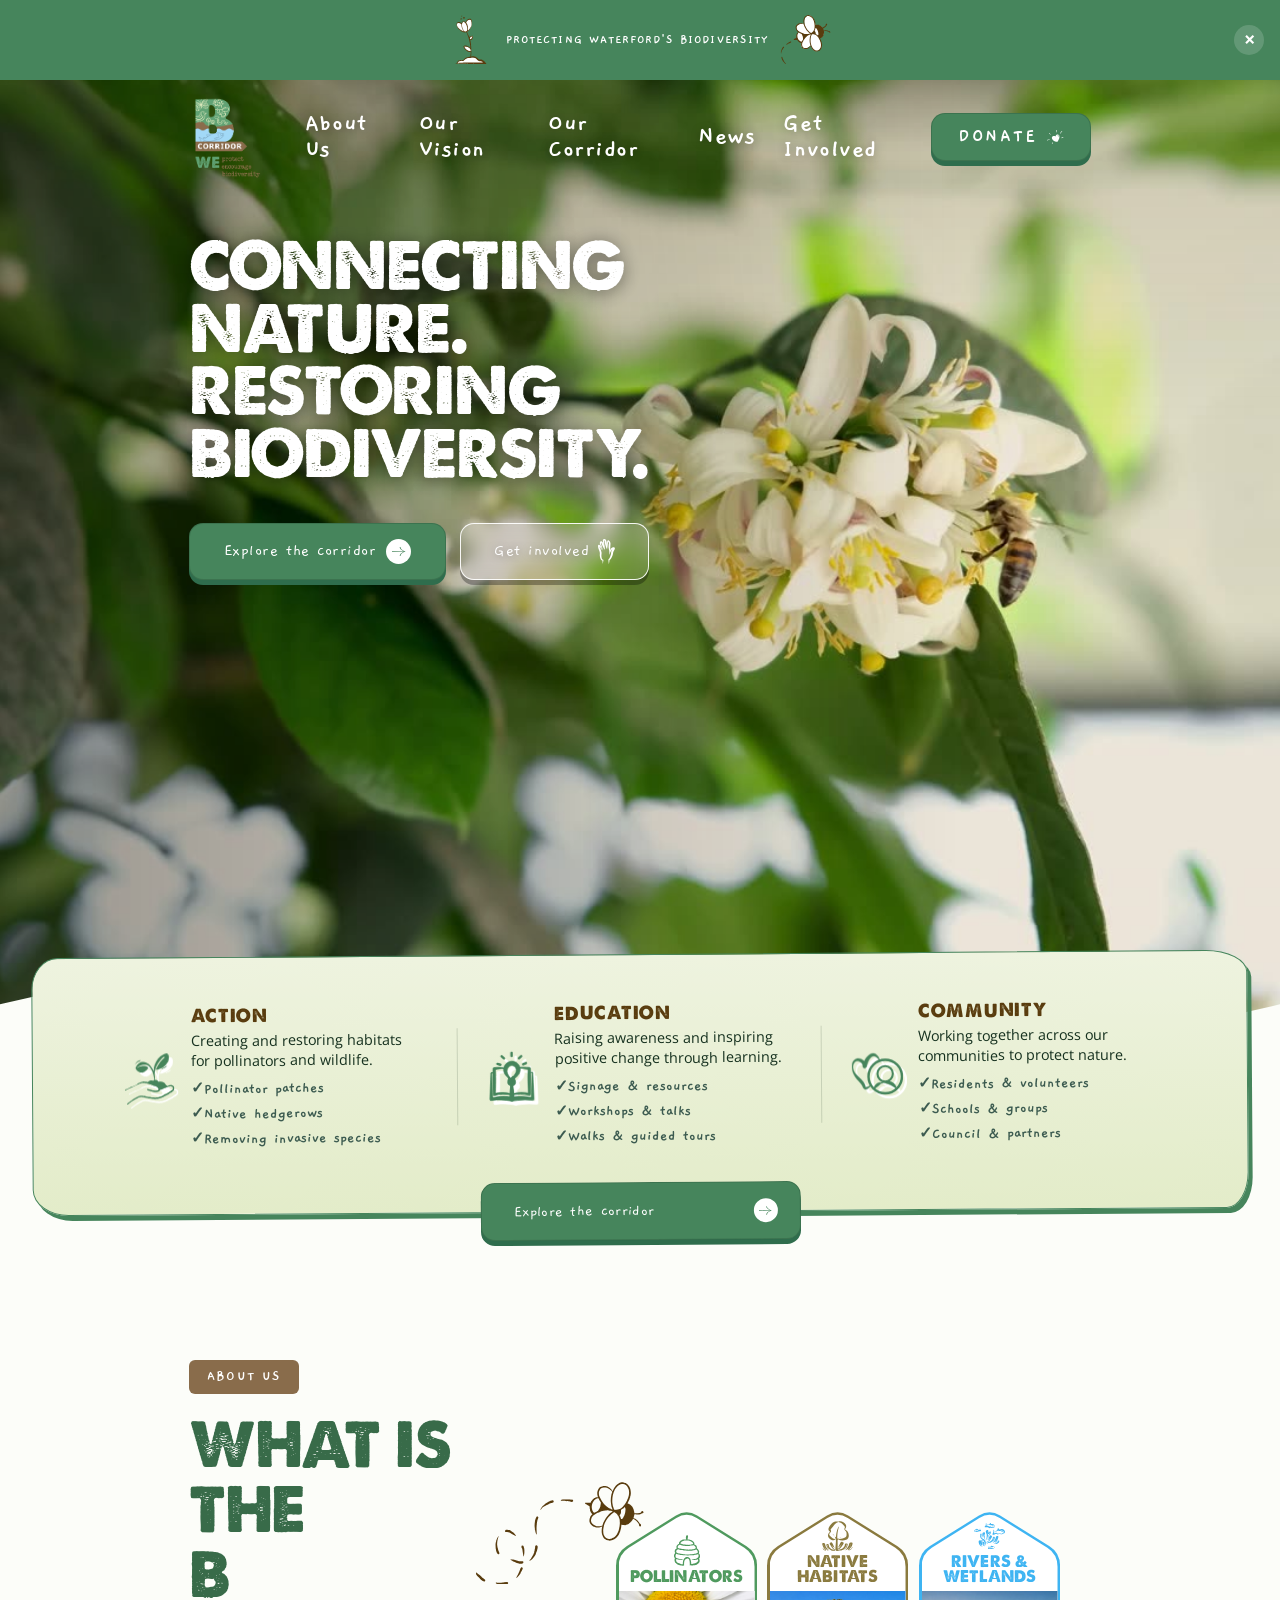
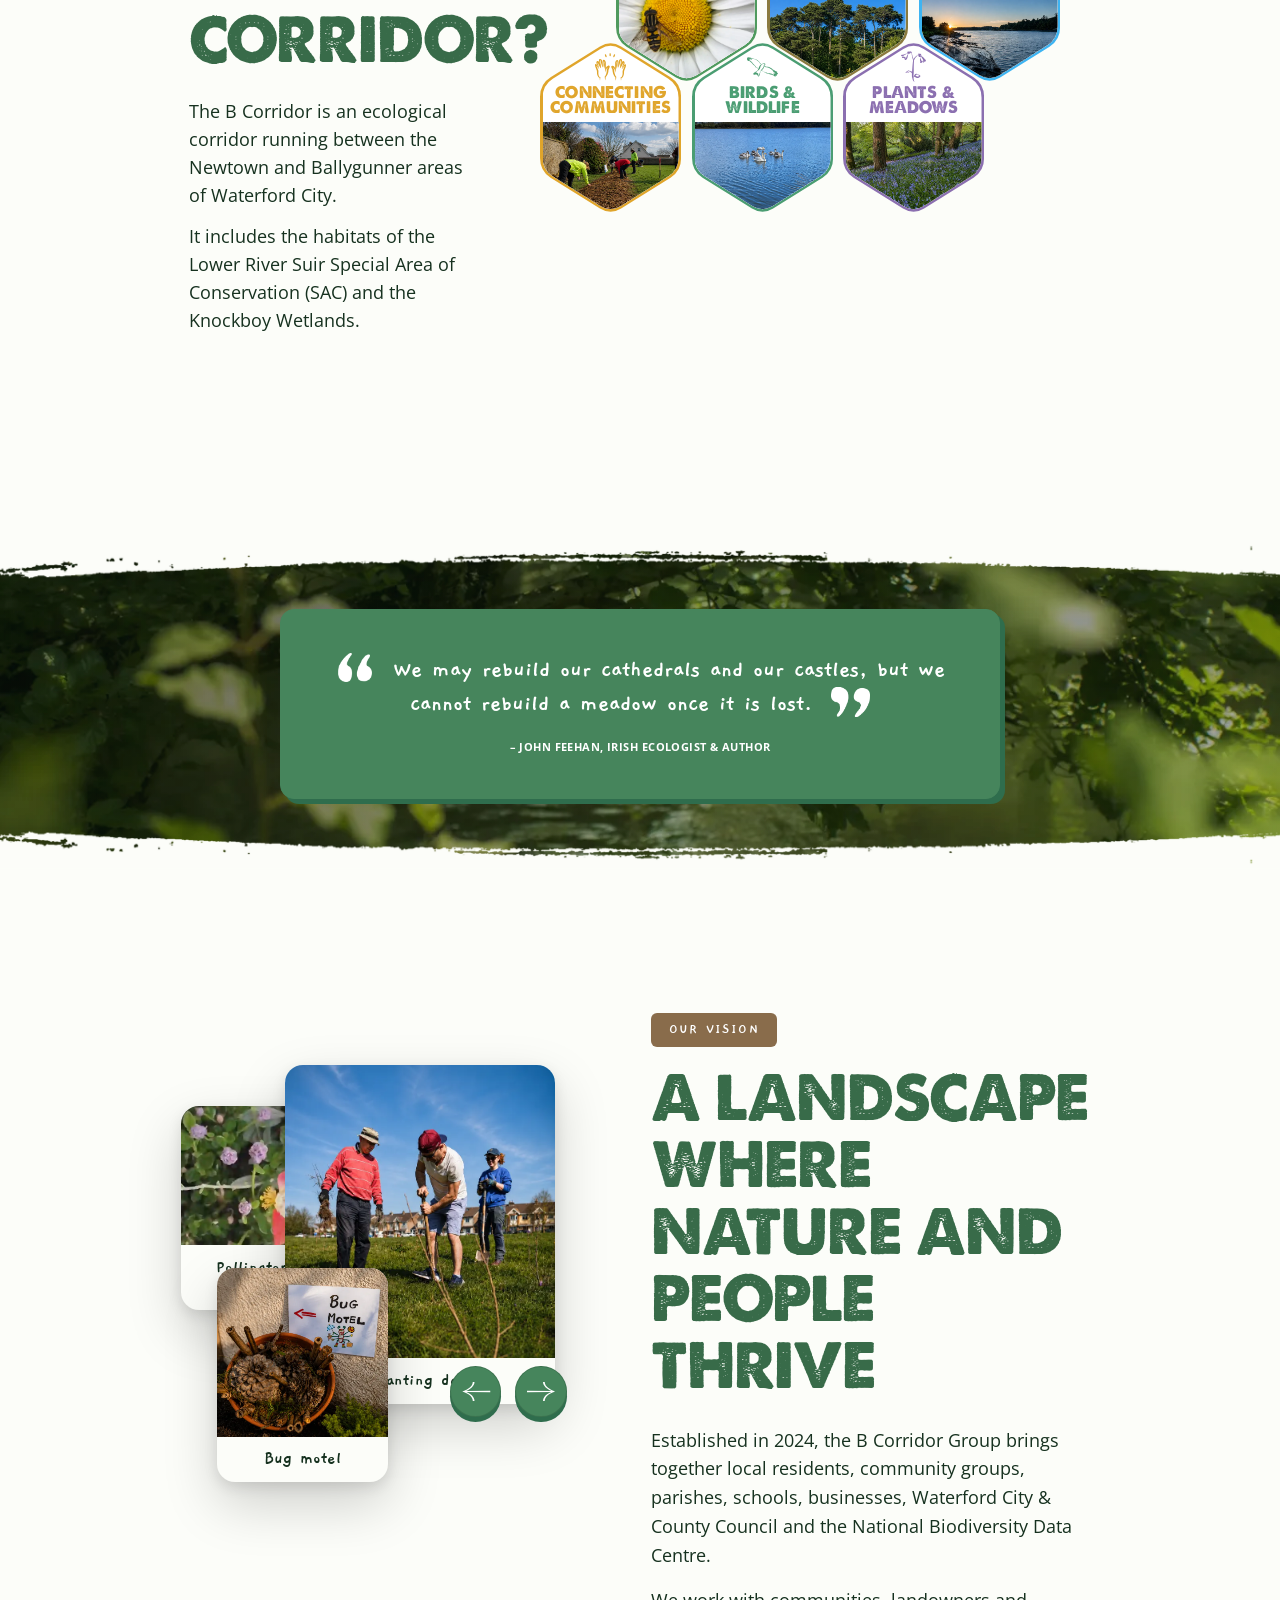
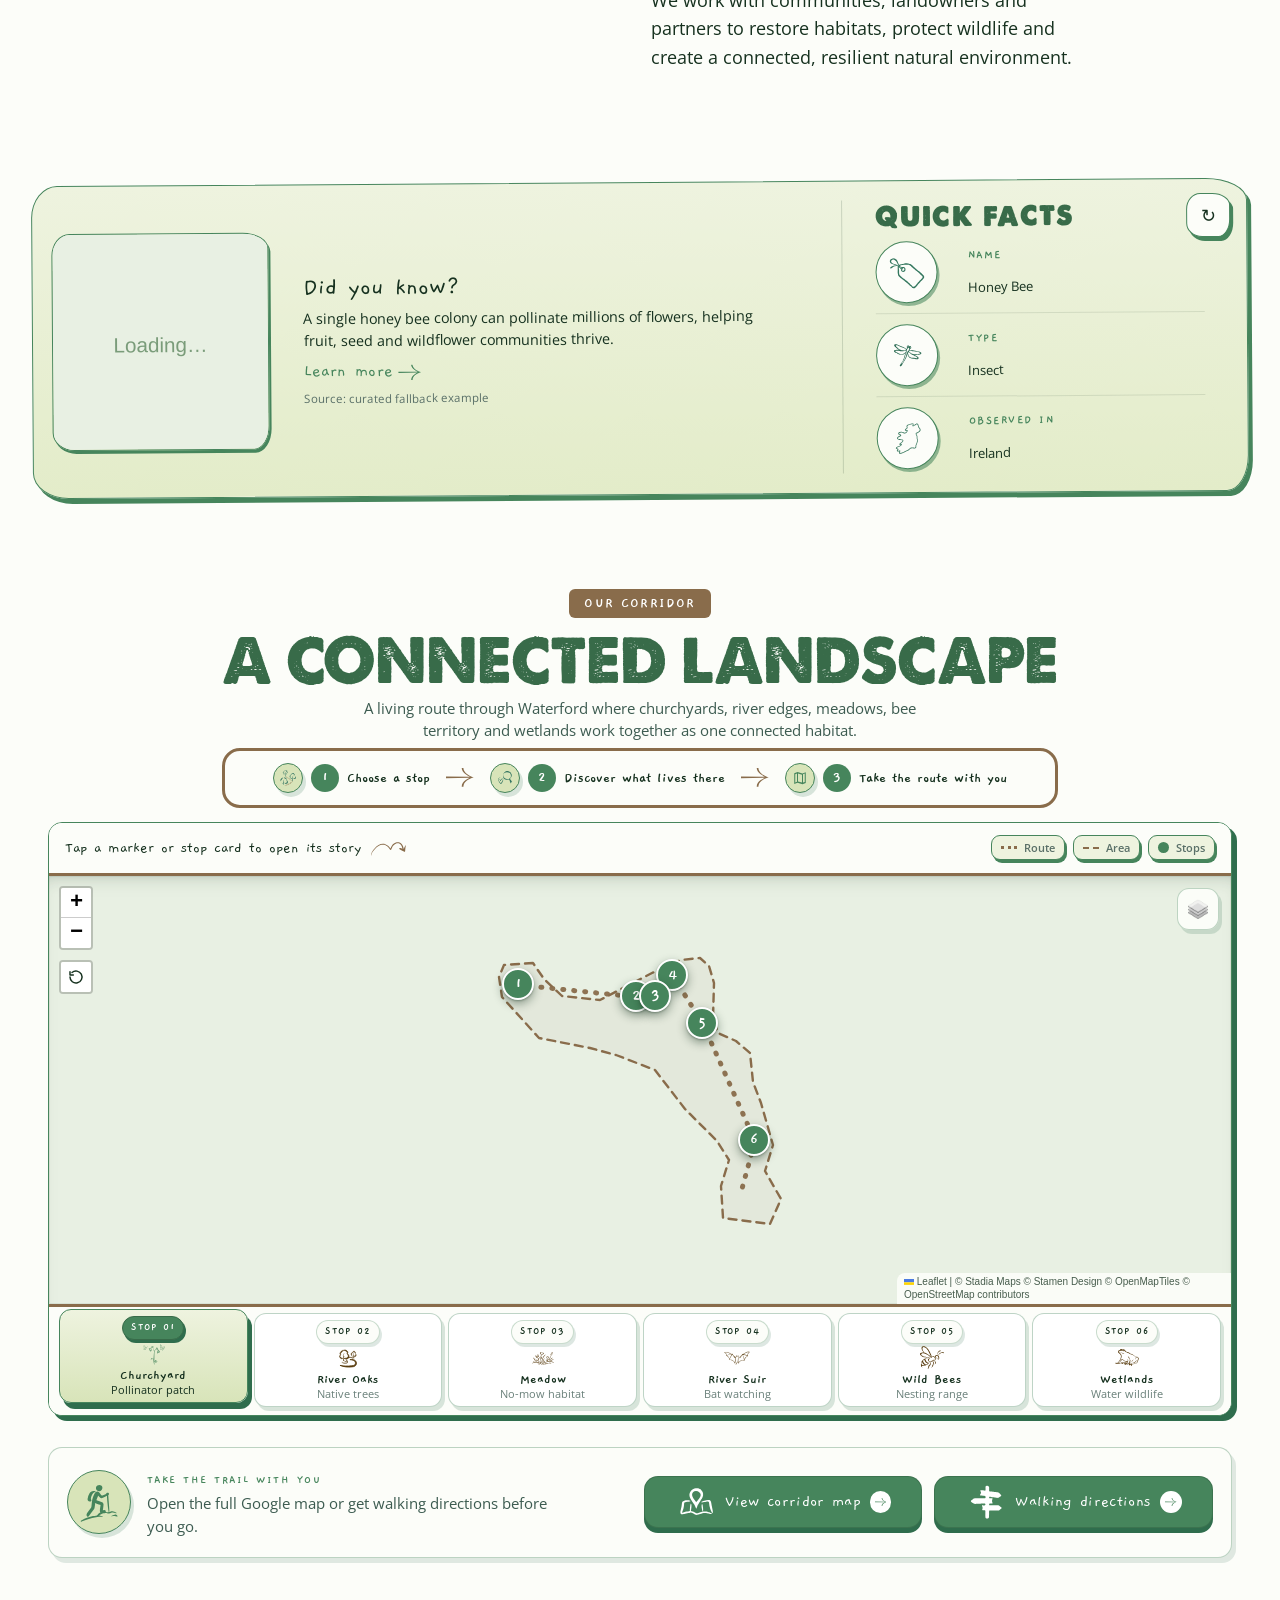
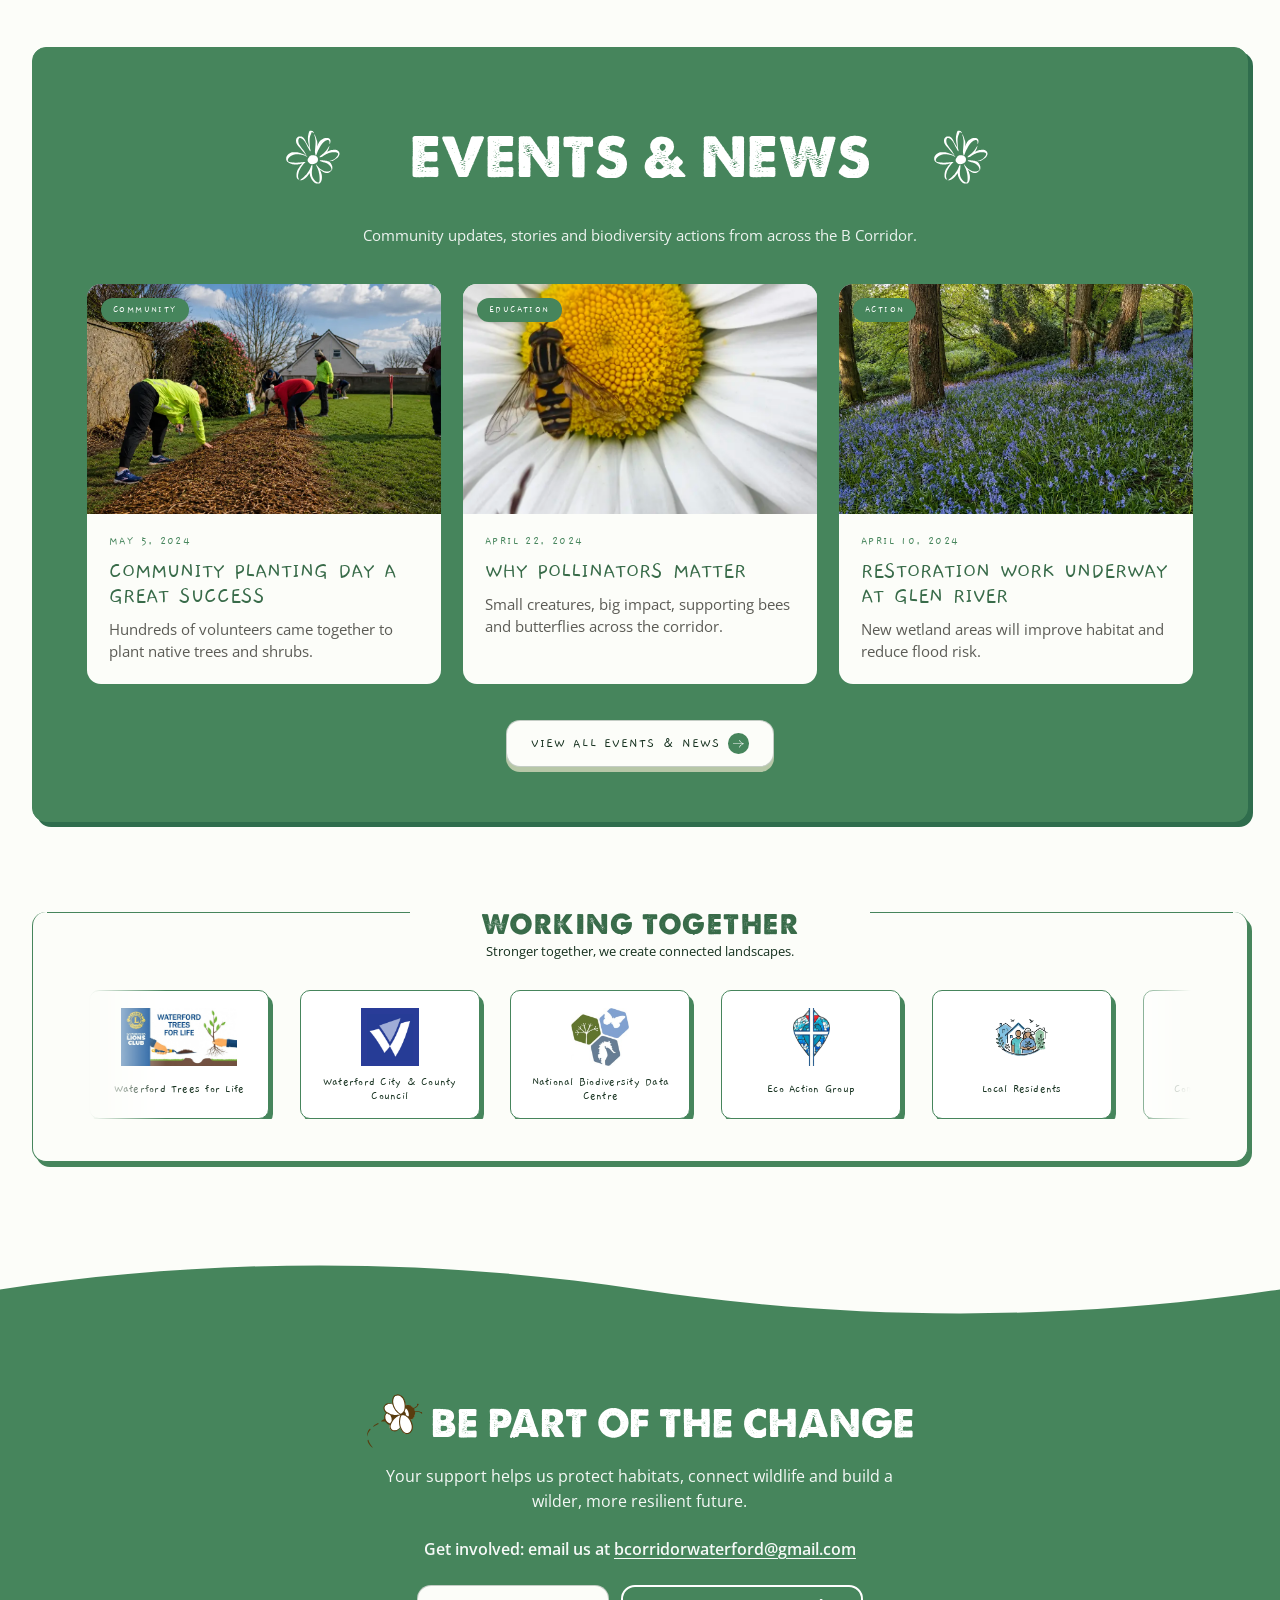
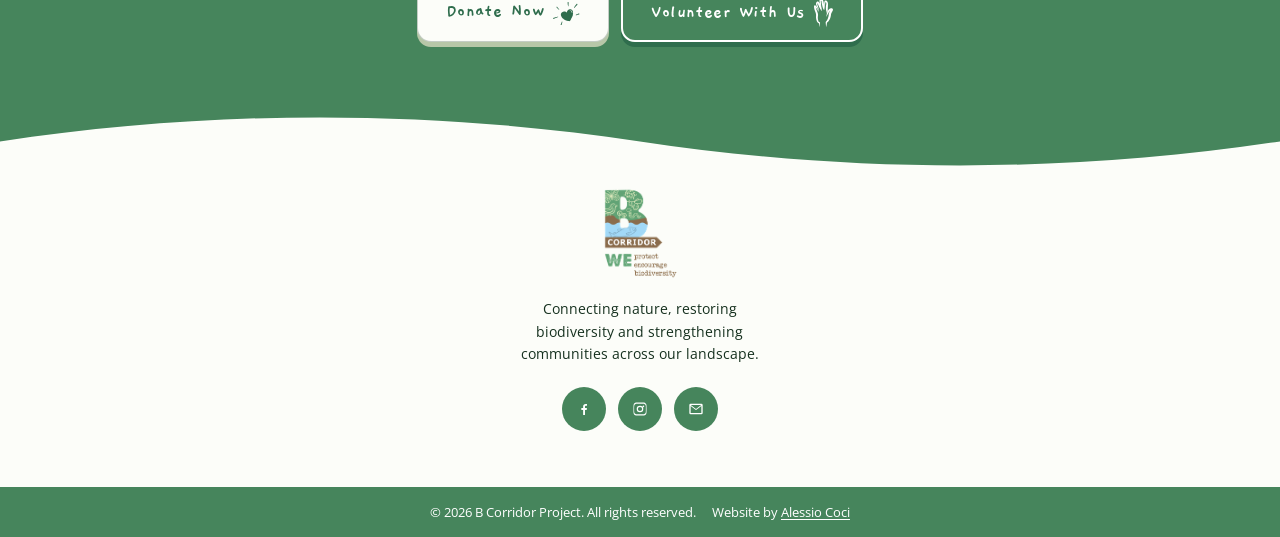
==== index.html @ 6b956fa6 "Rename blog page to /news" ====
<!DOCTYPE html>
<html lang="en" class="no-js">
<head>
  <meta charset="UTF-8" />
  <meta name="viewport" content="width=device-width, initial-scale=1.0" />
  <meta name="description" content="B Corridor is a Waterford biodiversity corridor connecting habitats, wildlife and communities through restoration, citizen action and local partnerships." />
  <meta name="theme-color" content="#46855c" />
  <meta name="color-scheme" content="light" />
  <meta property="og:title" content="B Corridor: Connecting Nature. Restoring Biodiversity." />
  <meta property="og:description" content="Explore the B Corridor, a Waterford landscape project linking habitats, wildlife and communities." />
  <meta property="og:type" content="website" />
  <meta property="og:locale" content="en_IE" />
  <!-- Social previews need ABSOLUTE urls — update the domain below if the site is deployed somewhere other than bcorridor.com -->
  <meta property="og:url" content="https://bcorridorwaterford.com/" />
  <meta property="og:image" content="https://bcorridorwaterford.com/assets/og-image.jpg" />
  <meta property="og:image:width" content="1200" />
  <meta property="og:image:height" content="630" />
  <meta name="twitter:card" content="summary_large_image" />
  <meta name="twitter:image" content="https://bcorridorwaterford.com/assets/og-image.jpg" />
  <link rel="canonical" href="https://bcorridorwaterford.com/" />
  <title>B Corridor</title>

  <link rel="icon" type="image/png" sizes="192x192" href="assets/icon-192.png" />
  <link rel="apple-touch-icon" href="assets/apple-touch-icon.png" />
  <link rel="manifest" href="site.webmanifest" />
  <!-- The hero poster is the largest above-the-fold image; fetch it early -->
  <link rel="preload" as="image" href="assets/hero-poster.jpg" fetchpriority="high" />
  <!-- Self-hosted fonts (see @font-face in styles.css); preload the above-the-fold faces -->
  <link rel="preload" as="font" type="font/woff2" crossorigin href="display-heading/display-heading.woff2" />
  <link rel="preload" as="font" type="font/woff2" crossorigin href="assets/fonts/gaegu-400-latin.woff2" />
  <link rel="preload" as="font" type="font/woff2" crossorigin href="assets/fonts/gaegu-700-latin.woff2" />
  <link rel="preload" as="font" type="font/woff2" crossorigin href="assets/fonts/open-sans-400-latin.woff2" />
  <link rel="stylesheet" href="vendor/leaflet/leaflet.css" />
  <link rel="stylesheet" href="styles.css" />

  <script>document.documentElement.classList.replace("no-js", "js");</script>
</head>

<body>
  <a class="skip-link" href="#main-content">Skip to main content</a>

  <!-- Rounded-corner hexagon used to clip the honeycomb cells -->
  <svg width="0" height="0" style="position:absolute" aria-hidden="true" focusable="false">
    <defs>
      <clipPath id="hex-rounded" clipPathUnits="objectBoundingBox">
        <path d="M0.075,0.2125 L0.425,0.0375 Q0.5,0 0.575,0.0375 L0.925,0.2125 Q1,0.25 1,0.325 L1,0.675 Q1,0.75 0.925,0.7875 L0.575,0.9625 Q0.5,1 0.425,0.9625 L0.075,0.7875 Q0,0.75 0,0.675 L0,0.325 Q0,0.25 0.075,0.2125 Z" />
      </clipPath>
    </defs>
  </svg>

  <!-- ───────────── HEADER (announcement + transparent navbar over hero) ───────────── -->
  <header class="site-header" id="top">
    <div class="announce" role="status" aria-live="polite">
      <span class="announce-content">
        <img class="announce-icon announce-icon--plant" src="assets/announce-plant.svg" alt="" aria-hidden="true" />
        <span>Protecting Waterford's biodiversity</span>
        <img class="announce-icon announce-icon--art" src="assets/bee.svg" alt="" aria-hidden="true" />
      </span>
      <button class="announce-close" type="button" aria-label="Close announcement">&times;</button>
    </div>

    <div class="navbar">
      <a class="brand" href="#home" aria-label="B Corridor home">
        <img class="brand-logo brand-logo--full" src="assets/logo-nav.png" alt="B Corridor" width="185" height="220" />
      </a>

      <nav class="nav-links" id="primary-navigation" aria-label="Primary navigation">
        <a href="#about">About Us</a>
        <a href="#work">Our Vision</a>
        <a href="#wildlife">Our Corridor</a>
        <a href="news.html">News</a>
        <a href="#get-involved">Get Involved</a>
        <a class="nav-donate-link" href="#donate">Donate</a>
      </nav>

      <a class="btn btn--donate" href="#donate">
        <span class="donate-label">Donate</span><span class="donate-heart" aria-hidden="true"><svg viewBox="0 0 340 300" fill="currentColor" xmlns="http://www.w3.org/2000/svg" focusable="false"><path d="M303.246 22.7744C303.337 22.8968 303.596 23.3098 303.672 23.2792C305.328 22.6368 306.408 24.1051 307.791 24.4263C309.676 24.8699 311.393 28.5867 311.074 30.5904C310.648 33.3436 308.855 35.1485 307.031 36.984C305.906 38.1159 304.888 39.3548 303.778 40.502C302.972 41.3432 302.076 42.0927 301.24 42.9187C299.583 44.54 297.896 46.1307 296.3 47.8285C295.007 49.2051 293.867 50.75 292.591 52.1419C291.071 53.7938 289.414 55.3081 287.894 56.96C287.255 57.6483 286.906 58.5813 286.283 59.3002C284.185 61.7169 282.133 64.2101 279.838 66.4126C277.466 68.6917 275.536 71.3378 273.332 73.7545C272.086 75.1158 270.733 76.4771 268.605 76.4771C267.419 76.4771 266.948 75.8959 267.024 74.8711C267.1 73.8463 267.343 72.8368 267.602 71.8426C267.921 70.5883 268.65 69.5023 269.182 68.3399C270.474 65.4949 271.979 62.7264 273.545 60.0191C274.487 58.3978 275.81 57.0059 276.798 55.4151C278.029 53.4114 279.108 51.3006 280.248 49.2357C280.385 48.9757 280.507 48.6851 280.689 48.4862C283.79 45.1977 285.827 41.1138 288.639 37.5958C290.402 35.378 292.408 33.3589 294.339 31.2787C296.147 29.3209 297.972 27.3784 299.872 25.5123C300.86 24.5334 302.045 23.738 303.246 22.7744ZM287.559 49.9546C287.331 49.7558 287.179 49.5263 287.012 49.5263C286.875 49.5263 286.602 49.7864 286.617 49.9087C286.632 50.077 286.86 50.3064 287.027 50.337C287.164 50.3523 287.347 50.1229 287.559 49.9546Z"></path><path d="M67.2182 188.302C66.9294 189.633 66.139 190.137 65.2422 190.535C62.4454 191.789 59.6485 193.074 56.8517 194.328C53.4621 195.843 50.1636 197.709 46.6372 198.764C43.6732 199.651 41.0435 201.15 38.2011 202.175C37.5019 202.42 36.7571 202.833 35.7387 202.588C35.0091 202.42 34.0211 203.445 33.1395 203.903C31.8018 204.592 30.4794 205.326 29.1114 205.922C26.7858 206.932 24.4754 208.033 22.0585 208.737C19.3225 209.532 16.8905 210.909 14.3673 212.117C12.1632 213.172 9.83761 213.616 7.43598 213.693C5.83996 213.754 4.30475 213.968 2.76953 213.004C0.687108 211.719 -0.680907 209.073 0.352704 206.886C1.23431 205.035 2.19192 203.108 4.79115 202.833C6.81277 202.619 8.7888 201.961 10.7496 201.38C11.8592 201.058 12.8624 200.385 13.9721 200.079C17.3161 199.131 20.6601 197.831 24.065 197.51C26.7706 197.25 28.8074 195.46 31.4218 195.261C32.5467 195.17 33.6867 194.925 34.7811 194.619C39.4171 193.349 44.0076 191.973 48.6436 190.749C51.9725 189.862 55.3469 189.128 58.7061 188.378C60.3934 188.011 62.111 187.751 63.8286 187.491C65.0142 187.323 66.1086 187.583 67.2182 188.302Z"></path><path d="M112.258 279.265C112.394 279.632 112.774 280.106 112.668 280.427C112.045 282.446 111.239 284.42 110.677 286.439C110.206 288.121 109.81 289.85 109.689 291.593C109.521 293.796 108.533 295.692 107.697 297.62C107.363 298.384 106.557 298.889 105.493 299.119C104.384 299.348 103.411 299.929 102.134 299.99C99.8238 300.113 98.471 299.027 97.2246 297.39C95.5981 295.295 95.7349 293.016 96.5558 290.706C97.027 289.406 97.6958 288.182 98.2734 286.928C99.3526 284.527 100.447 282.125 101.496 279.709C101.891 278.791 102.21 277.812 102.469 276.833C103.274 273.682 104.87 270.868 105.995 267.839C107.713 263.235 109.613 258.677 111.011 253.981C111.528 252.222 112.47 250.861 113.337 249.408C114.614 247.282 117.091 247.527 118.186 249.821C118.535 250.571 118.687 251.534 118.611 252.36C118.398 254.853 118.079 257.346 117.699 259.824C117.486 261.247 117.061 262.623 116.757 264.031C116.529 265.132 116.392 266.248 116.164 267.334C115.906 268.482 116.134 269.797 114.826 270.608C114.386 270.883 114.051 271.847 114.158 272.397C114.477 274.065 113.762 275.563 113.55 277.139C113.458 277.843 112.774 278.47 112.288 279.25L112.258 279.265Z"></path><path d="M325.638 146.117C326.322 145.964 327.021 145.826 327.705 145.658C330.122 145.046 333.816 146.438 335.062 148.457C336.384 150.583 335.655 154.361 334.028 156.227C332.584 157.879 330.684 158.2 328.875 158.491C326.276 158.904 324.027 160.005 321.716 161.076C320.348 161.703 319.102 162.82 317.415 162.101C317.263 162.04 316.989 162.162 316.791 162.254C314.648 163.248 312.14 163.294 310.164 164.778C309.951 164.946 309.617 164.992 309.328 165.007C307.838 165.114 306.516 165.68 305.178 166.292C301.424 168.02 297.366 168.693 293.353 169.473C292.274 169.687 291.179 169.473 290.328 168.556C288.595 166.674 288.808 164.518 291.149 163.202C292.745 162.315 294.356 161.489 295.678 160.204C295.982 159.914 296.393 159.638 296.803 159.547C298.582 159.134 299.858 157.91 301.302 156.916C302.549 156.059 303.902 155.31 305.3 154.713C308.021 153.535 310.863 152.633 313.523 151.363C316.913 149.757 320.166 147.861 323.525 146.148C324.118 145.842 324.893 145.888 325.577 145.765C325.607 145.872 325.623 145.995 325.653 146.102L325.638 146.117Z"></path><path d="M196.998 52.8143C196.025 53.7167 194.946 53.4108 193.989 52.5696C193.061 51.7589 192.332 50.7953 191.8 49.6022C189.869 45.1971 189.109 40.4861 188.167 35.8515C187.407 32.0888 187.437 28.1884 186.92 24.3645C186.328 20.0053 185.841 15.6767 186.297 11.2716C186.358 10.6444 186.054 9.98673 185.887 9.34431C185.005 6.16284 186.145 3.59318 188.364 1.40592C189.839 -0.0624531 193.183 -0.444842 194.946 0.564665C196.481 1.45181 198.336 5.36747 198.229 7.12646C198.093 9.08429 198.108 11.0727 198.123 13.0305C198.123 14.1165 198.397 15.2178 198.26 16.2885C198.017 18.0016 198.032 19.6535 198.351 21.336C198.457 21.902 198.442 22.5444 198.275 23.095C197.165 26.7354 197.272 30.4369 197.545 34.169C197.606 34.9032 197.637 35.6986 197.393 36.3563C196.375 39.1554 197.074 42.0003 197.029 44.8147C196.983 47.4455 197.029 50.0764 197.029 52.8296L196.998 52.8143Z"></path><path d="M62.1433 86.4801C61.2921 86.526 60.7297 85.9141 60.0305 84.874C58.9209 83.2221 57.264 81.922 55.82 80.4995C54.3912 79.077 52.9624 77.6698 51.5032 76.2779C50.7432 75.559 49.968 74.8555 49.1168 74.2742C48.5088 73.8612 48.0832 73.433 47.7031 72.7447C46.6087 70.7715 45.3167 68.9208 44.1159 67.0088C43.8879 66.6417 43.4927 66.2746 43.4927 65.8923C43.4319 64.0874 43.7967 62.2366 44.9823 60.9824C46.3047 59.5752 48.2808 58.7186 50.1656 59.6517C51.6856 60.4164 53.4336 60.86 54.4216 62.7414C56.6864 66.9935 59.3617 71.0622 62.5233 74.6719C65.8977 78.5111 68.1322 83.2527 72.069 86.6177C73.817 88.1014 75.2002 89.8451 76.4923 91.7265C77.7691 93.5772 79.4867 95.1068 81.2955 97.0799C81.2043 97.2634 81.0371 98.2882 80.5963 98.4106C79.5323 98.7165 78.2707 98.8848 77.2219 98.6094C75.9299 98.2576 74.5618 97.5999 73.6042 96.6822C71.8106 94.9844 69.5306 93.9596 67.8282 92.1394C66.5058 90.7169 64.9249 89.5392 63.4961 88.2238C63.0705 87.8261 62.7665 87.2907 62.1585 86.4801H62.1433ZM44.9063 64.2097C44.7391 64.3933 44.6175 64.5157 44.4959 64.6533C44.6327 64.7757 44.7695 64.9745 44.9215 64.9898C45.0431 64.9898 45.1951 64.791 45.3319 64.6839C45.2103 64.5463 45.0735 64.3933 44.9063 64.2097Z"></path><path d="M176.705 132.24C176.959 130.862 177.39 129.748 177.322 128.667C177.11 125.382 178.335 122.449 179.355 119.449C179.601 118.728 179.907 118.029 180.125 117.303C180.363 116.499 180.737 115.85 181.329 115.2C182.05 114.406 182.383 113.283 182.987 112.366C184.131 110.633 185.328 108.932 186.546 107.25C186.749 106.97 187.155 106.728 187.499 106.677C187.95 106.609 188.091 106.502 188.229 106.033C188.375 105.542 188.874 104.762 189.181 104.777C190.197 104.831 189.687 103.127 190.811 103.527C190.843 103.294 190.886 103.062 190.91 102.829C191.013 101.902 191.167 101.035 192.449 101.186C192.564 101.2 192.754 101.153 192.8 101.073C193.947 99.1102 196.221 98.7154 197.972 97.7761C200.085 96.6407 201.958 94.7451 204.6 94.6831C206.354 93.4025 208.467 93.444 210.471 93.1223C212.542 92.7906 214.637 92.596 216.721 92.3195C217.225 92.2545 217.717 92.0521 218.221 92.0171C218.972 91.9632 219.732 91.9579 220.486 92.0072C221.417 92.0664 222.345 92.1901 223.27 92.3151C223.581 92.3585 223.933 92.424 224.175 92.6007C226.314 94.1573 228.946 94.3378 231.372 95.0161C234.899 96.0016 237.945 97.6748 240.641 100.063C240.83 100.229 241.028 100.429 241.258 100.502C243.29 101.145 244.006 102.949 244.989 104.544C245.642 105.605 246.436 106.581 247.156 107.6C247.515 108.107 247.935 108.593 248.202 109.149C249.434 111.702 250.64 114.265 251.813 116.844C252.065 117.398 252.215 118.016 252.324 118.622C252.622 120.303 252.816 121.999 253.159 123.671C253.501 125.328 254.09 126.947 253.581 128.673C253.547 128.786 253.533 128.922 253.568 129.029C254.866 132.989 254.511 137.177 255.16 141.232C255.351 142.414 254.907 143.709 254.722 144.946C254.626 145.571 254.381 146.18 254.334 146.806C254.193 148.689 254.059 150.573 254.035 152.457C254.018 153.887 253.674 155.205 253.038 156.468C252.953 156.638 252.839 156.821 252.83 157.004C252.743 159.252 252.703 161.504 252.581 163.75C252.506 165.115 252.306 166.477 252.166 167.836C249.938 169.215 250.641 171.704 249.881 173.641C249.255 175.241 248.456 176.77 247.799 178.359C247.125 179.992 246.731 181.773 245.842 183.275C244.68 185.236 244.621 187.735 242.742 189.315C242.65 189.393 242.586 189.518 242.539 189.636C241.601 191.892 240.635 194.139 239.745 196.412C239.303 197.545 238.796 198.582 237.896 199.464C236.893 200.448 236.025 201.561 235.766 203.031C235.681 203.51 235.337 203.942 235.111 204.399C233.983 206.668 232.843 208.916 232.456 211.479C232.354 212.151 231.606 212.735 231.148 213.351C230.7 213.952 229.909 214.514 229.843 215.147C229.558 217.867 227.758 219.971 226.976 222.488C226.585 223.748 225.657 224.865 225.209 226.179C225.013 226.756 224.381 227.174 223.998 227.706C223.326 228.643 222.38 229.381 222.361 230.752C222.351 231.417 221.841 232.384 221.28 232.676C220.182 233.245 220.199 234.218 219.735 235.075C218.73 236.941 217.502 238.762 216.049 240.309C214.474 241.988 212.206 242.649 210.05 243.408C209 243.777 208.657 242.449 207.714 242.708C207.515 242.762 207.222 242.331 206.962 242.322C205.648 242.268 204.326 242.202 203.017 242.289C201.765 242.373 200.526 242.71 199.272 242.799C198.393 242.863 197.456 242.839 196.621 242.599C194.608 242.017 192.564 242.66 190.57 242.347C189.421 242.165 188.309 241.758 187.186 241.44C186.941 241.369 186.722 241.195 186.476 241.15C183.721 240.645 180.969 240.105 178.202 239.682C176.639 239.443 175.216 239.182 173.854 238.171C172.791 237.383 171.23 237.262 169.903 236.821C168.124 236.228 166.317 235.693 164.589 234.973C163.752 234.625 163.134 233.771 162.301 233.403C160.338 232.533 158.305 231.824 156.302 231.043C154.991 230.532 153.679 230.022 152.38 229.492C152.154 229.399 151.948 229.228 151.773 229.049C150.683 227.957 149.317 227.422 147.919 226.797C145.891 225.887 144.208 224.216 142.17 223.329C140.375 222.547 139.176 221.353 138.103 219.873C138.033 219.776 137.884 219.617 137.824 219.639C136.339 220.126 136.084 218.751 135.368 218.071C135.044 217.764 134.734 217.422 134.36 217.192C131.546 215.464 129.326 213.025 126.748 211.013C126.7 210.974 126.68 210.888 126.627 210.867C124.059 209.893 122.931 207.552 121.439 205.546C121.029 204.993 120.508 204.496 119.957 204.085C118.886 203.281 117.923 202.445 117.372 201.163C117.118 200.572 116.492 200.151 116.106 199.601C115.326 198.481 114.614 197.318 113.835 196.199C113.524 195.752 113.184 195.256 112.733 194.991C111.784 194.43 111.325 193.597 110.933 192.631C110.231 190.896 109.612 189.101 108.059 187.857C107.776 187.631 107.517 187.263 107.444 186.92C106.843 184.079 105.109 181.71 104.119 179.004C102.836 175.498 101.959 171.963 101.301 168.329C101.27 168.161 101.114 168.013 101.016 167.858C99.68 165.765 99.7006 163.407 99.897 161.086C100.18 157.754 100.594 154.427 101.085 151.116C101.258 149.939 101.913 148.84 102.198 147.671C102.701 145.6 103.801 143.872 105.058 142.19C105.609 141.458 105.956 140.58 106.413 139.777C107.838 137.287 110.671 136.292 112.47 134.184C113.411 133.085 114.421 132.029 115.504 131.068C116.256 130.401 117.184 129.927 118.031 129.363C118.298 129.187 118.641 129.061 118.812 128.816C119.907 127.249 121.704 127.201 123.285 126.672C123.732 126.523 124.241 126.273 124.509 125.914C125.319 124.825 126.373 124.272 127.694 124.158C128.587 124.082 129.399 123.991 130.137 123.287C130.573 122.87 131.409 122.844 132.079 122.704C132.619 122.592 133.227 122.695 133.723 122.495C135.943 121.608 138.213 121.656 140.516 121.897C141.018 121.949 141.604 122.063 142.024 121.872C143.601 121.157 145.24 121.503 146.832 121.522C148.526 121.541 150.228 121.789 151.899 122.075C154.475 122.515 157.067 122.935 159.574 123.632C161.195 124.081 162.674 125.028 164.231 125.725C166.839 126.893 169.48 127.985 172.056 129.218C173.125 129.727 174.062 130.513 175.057 131.169C175.513 131.469 175.974 131.768 176.706 132.244L176.705 132.24ZM241.826 141.477C244.301 138.071 245.649 134.679 244.475 130.591C243.365 126.73 242.218 122.894 240.496 119.261C239.93 118.063 239.272 116.873 238.458 115.833C235.721 112.343 232.123 110.296 227.713 109.372C221.126 107.996 215.259 109.69 209.705 113.078C208.003 114.119 207.266 115.838 206.968 117.726C206.904 118.13 207.131 118.574 207.224 119.004C207.76 118.665 207.962 118.36 208.058 118.026C208.477 116.561 209.436 115.519 210.814 115.015C215.56 113.279 220.355 111.88 225.439 113.626C230.001 115.193 233.76 117.671 235.274 122.482C236.416 126.119 237.372 129.815 238.332 133.503C239.052 136.266 239.606 139.079 241.826 141.477Z"></path></svg></span>
      </a>
      <button class="mobile-menu" type="button" aria-label="Open menu" aria-controls="primary-navigation" aria-expanded="false"><span></span></button>
    </div>
  </header>

  <main id="main-content" tabindex="-1">

    <!-- ───────────── HERO ───────────── -->
    <section class="site-hero" id="home" aria-label="B Corridor introduction">
      <video
        class="hero-video"
        src="assets/hero-720.mp4"
        poster="assets/hero-poster.jpg"
        autoplay loop muted playsinline preload="auto"
        disablepictureinpicture
        controlslist="nodownload nofullscreen noremoteplayback"
        aria-hidden="true"></video>

      <div class="hero-inner">
        <div class="hero-copy">
          <h1>Connecting Nature.<br />Restoring Biodiversity.</h1>
          <div class="hero-actions" aria-label="Primary actions">
            <a class="btn btn--primary" href="#wildlife">Explore the corridor<span class="btn-icon" aria-hidden="true"><svg class="cta-arrow" viewBox="0 0 33 22" fill="currentColor" xmlns="http://www.w3.org/2000/svg" aria-hidden="true" focusable="false"><path fill-rule="evenodd" clip-rule="evenodd" d="M23.2072 7.49936C20.674 5.591 18.5081 3.04456 18.5081 0H19.5081H20.5081C20.5081 2.58267 22.1256 4.87229 24.329 6.71659C26.5232 8.55324 29.2154 9.87539 31.1662 10.5257L32.6847 11.0318L31.1481 11.48C29.2011 12.0479 26.5148 13.2697 24.326 15.0734C22.1345 16.8793 20.5081 19.21 20.5081 22H19.5081H18.5081C18.5081 18.7626 20.6639 16.1744 23.2102 14.2859C24.7518 13.1425 26.4745 12.226 28.047 11.5478L0.0161271 11.9999L0 11.0001L0.00402069 11L0 10.9999L0.0161269 10.0001L28.2767 10.4559C26.6433 9.71579 24.8252 8.71826 23.2072 7.49936Z"></path></svg></span></a>
            <a class="btn btn--secondary" href="#get-involved">Get involved<span class="btn-leaf" aria-hidden="true"><svg viewBox="0 0 99.53 148.45" fill="currentColor" xmlns="http://www.w3.org/2000/svg" focusable="false"><path d="M53.65,57.18c.33-.14.51-.6.65-1.15.37-1.75.33-3.59.32-5.4,0-8.84-1.67-17.54-1.4-26.42.16-2.58.37-5.15.72-7.75.38-2.27.72-4.64,2.26-6.78,1.75-2.55,5.2-3.1,7.84-1.6,4.85,2.85,7.58,8.03,9.09,13.25,1.25,4.05.32,8.67.14,12.71-.34,9.54-1.52,19.16-1.16,28.74-.08,5.34-1,10.6-3.01,15.45-.11.27-.43.4-.7.29-.17-.07-.29-.23-.32-.4-.93-5.07-1.88-9.87-3.18-14.44-3.22-9.98-3.54-20.67-1.71-30.97.5-3.29,1.93-6.32,1.52-9.56-.44-3.14-2.12-6.76-4.26-8.7.36.06.85-.08,1.14-.3.05-.03.08-.09.12-.12.02-.02.02-.07,0-.02-1.32,1.88-1.72,4.84-2.29,7.21-1.12,4.92-1.36,9.43-1.52,14.46-.33,3.72-.4,21.75-3.94,22.48-.6.14-.9-.72-.32-.97h0Z"/><path d="M39.58,58.92c-.18.11-.6-.18-.57-.22-.04-.04-.09-.16-.1-.19l-.06-.14c-.06-.12-.18-.55-.23-.69-2.56-8.93-4.66-18.55-6.63-27.61-.99-4.79-1.95-9.55-2.83-14.43-.52-3.5-1.11-7.29.11-10.85,3.02-8.2,13.76-4.58,17.62,1.02,2.7,3.75,3.05,8.2,3.84,12.42,1.6,8.28,2.47,16.86,2.45,25.27.04,3.55-.08,7.3-.08,10.8-.02,1.02.36,2.11,1.01,2.94.32.38-.1,1-.57.84-1.42-.43-2.57-1.49-3.31-2.79-2.97-5.65-4.58-11.69-6.21-17.76-1.09-4.14-2.58-9.94-3.23-14.12-.67-3.36-.65-7.33-.99-10.63-.12-2.39-1.86-4.05-3.85-4.78.03-.03.35-.13.5-.35.15-.13.07-.21-.02-.01-.83,2.07-.59,4.48-.47,7.21.3,4.77.7,9.64,1.12,14.46.68,8.24,1.53,17.15,2.36,25.4.11.9.27,2.51.45,3.41,0,.01,0,.03,0,0l-.02-.03s-.36-.3-.52-.18c.65-.17.9.84.25,1h0Z"/><path d="M25.52,65.28c-.2.09-.12.11-.14,0-.51-4.02-2.28-7.83-3.64-11.64-1.57-3.99-3.23-7.94-5.04-11.81-1.83-4.15-3.99-7.78-5.36-12.31-1.45-4.76-.67-10.4,2.85-14.19,2.19-2.56,6.35-3.25,9.25-1.23,3.72,2.62,5.56,6.44,7.57,9.96,4.17,7.97,6.4,16.29,8.05,25.02.75,4.34,1.29,8.74,1.24,13.31,0,.3-.25.54-.55.54-.17,0-.33-.09-.43-.22-2.75-3.64-4.99-7.41-7.11-11.2-2.1-3.8-4.04-7.65-5.84-11.54-1.81-3.88-3.33-7.91-4.66-11.79-.85-2.48-1.82-5.15-3.1-7,.4.12.96.11,1.29-.1.31-.25-.23,0-.6.54-3.75,4.77.76,12.62,2.2,18.41,1.06,3.51,6.95,24.49,4.45,26.19-.61.27-1.05-.63-.44-.93h0Z"/><path d="M28.37,146.84c-.47-2.69-.97-6.88-1.28-9.66-.31-3.86-.96-7.78-.49-11.79,0-.12-.07-.04-.07.17,0,.18.07.53.34.88.25.36.7.59.86.65.35.11.05.08-.44.14-.65.02-1.47-.07-2.08-.25-5.48-1.6-9.02-6.63-10.78-11.73-2.1-5.69-3.6-11.57-3.94-17.68-.32-5.56.84-10.97.22-16.42-.38-4.58-1.69-8.02-3.37-12.5C3.88,59.21-.6,49.2.07,38.83c.38-4.01,3.86-6.65,7.65-5,2.47,1.12,4.29,3.25,5.73,4.98,4.62,5.2,4.99,12.49,7.77,18.48,1.29,2.92,2.86,5.71,4.53,8.46-2.58-2.04-4.88-4.4-6.95-6.97-2.14-2.58-3.78-5.67-5.24-8.5-1.93-4.05-4.72-7.16-8.17-9.21-.34-.2-.62-.16-.15-.03,1,.24,2.41-.57,2.78-1.43.11-.26.08-.11.1.03.56,5.51,2.84,11.32,4.95,16.47,2.67,6.63,6.58,14.21,7.54,21.49.63,4.26.55,8.95,0,13.15-.59,4.5-.72,8.69-.11,13.18.37,2.98.91,5.95,1.63,8.88.26.95.71,2.91,1.17,3.78.98,1.94,2.16,3.72,4.06,4.66.01.01.07.03-.04.03.29.11.83,0,2.03.34.55.16,1.36.61,1.86,1.28.84,1.09.92,2.31.68,3.41-1.05,3.44-1.29,7.22-1.95,10.94-.42,2.72-1.03,6.9-1.55,9.6h0Z"/><path d="M64.92,94.09c-.12-6.62,1.45-13.34,3.4-19.61,1.6-4.75,2.79-10.16,5.44-14.46,3.24-5.63,8.63-10.6,15.43-11.5,8.3-1.59,12.98,5.48,8.76,12.7-4.58,7.93-9.28,15.49-9.32,24.81-1.37,10.53-5.68,20.29-11.54,29.07-2.51,3.94-5.86,7.98-10.43,9.85.83-.37,1.64-1.31,1.79-2.21.03-.15.05-.29.06-.42.01-.2,0-.04,0-.07v.07c-.11.68-.19,1.29-.28,1.91-1.14,8.07-2.38,16.22-4.22,24.22-1.32-8.1-2.04-16.34-2.58-24.48-.05-.59-.08-1.55-.11-2.12.01-.89.44-1.96,1.12-2.65.32-.34.6-.54.93-.73,2.69-1.91,3.99-4.43,5.69-7.92,2.66-5.45,5.01-11.16,6.46-17.09.7-2.82,1.38-5.67,1.56-8.5.11-1.61.16-3.38.36-5.06,1.09-9.21,6.46-17.55,11.24-24.8-.29,1.53,1.01,3.65,2.56,3.83.13,0,.06-.04-.1-.05-.39-.03-1.16.02-1.61.08-3.73.22-7.77,4.32-10.05,7.43-.75,1.08-5.14,9.02-5.91,10.35-3.32,5.66-6.28,11.19-8.67,17.35h0Z"/></svg></span></a>
          </div>
        </div>
      </div>

      <div class="hero-wave" aria-hidden="true">
        <svg viewBox="0 0 1440 150" preserveAspectRatio="none" focusable="false">
          <path d="M0 80 C 240 20 480 20 720 80 C 960 140 1200 140 1440 80 L1440 150 L0 150 Z"></path>
        </svg>
      </div>
    </section>

    <!-- ───────────── POST-HERO IMPACT CARD ───────────── -->
    <section class="impact-card-section" aria-label="B Corridor action highlights">
      <div class="impact-card-inner">
        <div class="impact-card">
          <div class="impact-card-item">
            <svg class="impact-card-icon impact-card-icon--action" viewBox="0 0 290.566 300" aria-hidden="true" focusable="false">
              <g clip-path="url(#clip0_1203_558)" fill="currentColor">
                <path d="M249.96 70.9546C246.167 80.4872 226.433 92.5586 216.378 93.0082C215.567 92.0605 216.17 91.5555 216.968 91.092C219.263 89.7846 221.509 88.3803 223.853 87.1697C229.733 84.1466 235.093 80.3557 240.37 76.4057C242.943 74.4757 245.827 72.9538 248.587 71.2728C248.871 71.0999 249.273 71.1068 249.96 70.9546Z"></path>
                <path d="M79.9026 44.8268C79.8541 43.5885 80.2008 42.9036 81.1923 42.5024C83.6401 41.5063 85.9907 40.1988 88.5147 39.4794C90.1026 39.0228 91.9332 39.3964 93.7292 39.3964C94.0481 41.1673 92.9595 42.1081 91.9887 42.7929C89.957 44.218 87.7936 45.4217 85.3667 46.2034C82.3573 47.1719 79.5767 48.6384 76.8585 50.3609C72.9477 52.8305 69.5015 55.7775 66.2078 58.9596C65.5698 59.5753 65.0983 60.3639 64.5159 61.0418C64.0513 61.5883 63.5381 62.0933 62.817 62.8681C62.1513 60.8482 63.0666 59.4923 63.8294 58.4062C66.3257 54.8713 68.704 51.2118 72.5178 48.8113C73.6411 48.1057 74.4455 46.909 75.4648 46.0235C76.0819 45.4839 76.8308 45.0965 77.5173 44.6469C78.2662 44.1557 79.0081 44.0589 79.9026 44.8406V44.8268Z"></path>
                <path d="M169.136 103.061C169.268 102.335 169.448 101.615 169.525 100.882C169.809 98.0387 169.975 95.1817 170.336 92.3454C170.814 88.596 171.196 84.8397 171.917 81.1041C172.798 76.5246 174.281 72.1457 175.592 67.7184C176.376 65.0827 177.755 62.62 178.941 60.1089C180.806 56.1589 182.686 52.2158 184.655 48.3211C186.319 45.0352 188.205 41.8808 190.479 38.9615C191.194 38.0414 191.637 36.9208 192.303 35.9592C193.073 34.8385 193.926 33.7801 194.779 32.7217C196.096 31.0822 197.427 29.4566 198.793 27.8586C199.279 27.2913 199.882 26.8209 200.409 26.2883C202.898 23.7841 205.374 21.2729 207.856 18.7756C208.12 18.5058 208.397 18.243 208.702 18.0285C211.24 16.2507 213.729 14.3898 216.351 12.7503C219.707 10.6473 223 8.43367 226.786 7.05705C230.038 5.88104 233.124 4.24155 236.376 3.07245C239.434 1.97254 242.596 1.1355 245.751 0.353796C247.921 -0.185784 249.606 1.01098 250.938 2.53287C252.852 4.7327 254.641 7.04321 256.423 9.36064C256.908 9.99016 257.276 10.758 257.504 11.5259C258.635 15.2891 259.113 19.1907 259.217 23.0854C259.293 25.9285 258.857 28.7855 258.628 31.6356C258.538 32.7425 258.392 33.8424 258.26 34.9423C258.191 35.5372 258.156 36.146 258.004 36.7202C257.282 39.3973 256.825 42.1921 255.715 44.6963C253.746 49.1374 251.936 53.7585 248.088 57.079C247.977 57.1758 247.783 57.2865 247.783 57.3833C247.845 59.6938 245.848 60.7661 244.732 62.3433C243.608 63.9344 242.242 65.3456 240.994 66.8537C240.564 67.3794 240.204 67.9605 239.76 68.4724C238.983 69.3786 238.2 70.2848 237.361 71.1288C236.092 72.4086 234.816 73.6884 233.471 74.8851C232.354 75.8744 231.148 76.7667 229.955 77.673C228.825 78.5307 227.695 79.3816 226.516 80.1702C222.203 83.0757 217.8 85.8358 213.043 87.9527C210.907 88.9004 208.647 89.5645 206.435 90.3462C206.15 90.443 205.797 90.3946 205.554 90.5468C203.335 91.9303 200.777 92.3454 198.377 93.1963C195.451 94.2339 192.532 94.6075 189.495 94.7389C188.136 94.7943 186.791 95.0986 185.431 95.2162C184.537 95.2923 183.629 95.2301 182.38 95.2301C182.734 94.1648 182.984 93.3139 183.296 92.4976C186.354 84.4454 190.597 77.0089 195.153 69.7384C203.647 56.1658 213.764 43.9007 225.351 32.8393C226.828 31.4281 228.34 30.0169 229.969 28.7925C231.855 27.3743 232.687 25.4166 233.381 23.3067C233.977 21.4943 233.145 20.5535 231.28 20.4636C229.56 20.3736 227.847 20.8371 226.454 22.1238C209.895 37.4188 196.249 54.9137 186.264 75.148C183.206 81.3393 180.931 87.8351 179.232 94.5521C177.97 99.526 177.152 104.569 176.292 109.598C175.738 112.843 175.64 116.184 175.557 119.49C175.481 122.576 175.675 125.668 175.807 128.753C175.849 129.777 176.112 130.794 176.216 131.825C176.403 133.699 176.577 135.581 176.694 137.463C176.792 139.109 177.069 140.811 176.792 142.402C176.299 145.162 176.736 147.936 176.362 150.689C176.147 152.253 176.036 153.837 175.849 155.712C176.993 155.739 177.873 155.822 178.74 155.767C181.729 155.573 184.481 156.106 187.297 157.337C189.03 158.098 190.382 159.087 191.769 160.243C192.678 161.004 193.787 161.516 194.792 162.166C196.369 163.18 197.471 164.575 198.1 166.351C199.48 166.261 200.894 166.143 202.316 166.081C205.554 165.943 208.855 165.396 212.024 165.811C216.26 166.365 220.629 166.434 224.658 168.274C227.417 169.533 229.518 171.602 231.682 173.58C234.164 175.849 236.432 178.312 238.54 180.982C240.745 183.777 243.692 185.983 246.264 188.488C247.27 189.47 248.157 190.577 249.225 191.767C251.597 190.646 253.982 189.387 256.471 188.398C258.121 187.741 259.924 187.443 261.665 187.021C262.247 186.883 262.913 186.966 263.454 186.744C267.247 185.167 271.026 185.755 274.812 186.744C275.616 186.952 276.434 187.139 277.26 187.263C281.58 187.934 284.624 190.335 286.718 194.084C287.591 195.647 288.604 197.128 289.491 198.684C290.566 200.566 290.843 202.551 290.316 204.71C290.032 205.865 290.275 207.138 290.074 208.321C289.727 210.396 289.616 212.637 288.708 214.464C287.397 217.12 285.782 219.7 283.244 221.527C281.025 223.118 278.986 224.965 276.726 226.493C274.548 227.967 272.482 229.62 270.013 230.679C268.647 231.26 267.51 232.353 266.255 233.19C262.996 235.362 259.73 237.513 256.464 239.672C255.327 240.419 254.183 241.159 253.046 241.906C252.352 242.363 251.721 242.992 250.959 243.262C249.475 243.795 247.81 243.912 246.438 244.618C245.065 245.323 243.893 246.361 242.388 246.97C239.406 248.18 236.536 249.689 233.637 251.093C232.417 251.681 231.245 252.366 230.025 252.954C228.069 253.901 226.017 254.579 224.346 256.122C223.465 256.931 222.078 257.499 220.885 257.575C219.512 257.665 218.334 258.038 217.321 258.792C214.985 260.522 212.135 260.854 209.52 261.795C205.901 263.102 202.247 264.354 198.53 265.316C195.687 266.049 192.733 266.381 189.807 266.761C186.021 267.253 182.221 267.688 178.414 268C177.319 268.09 176.188 267.612 175.065 267.502C171.986 267.211 168.901 266.817 165.815 266.817C164.705 266.817 163.811 266.45 162.812 266.284C160.753 265.931 158.68 265.71 156.613 265.406C155.511 265.246 154.422 265.011 153.32 264.845C151.753 264.617 150.172 264.458 148.604 264.209C143.869 263.455 139.126 262.756 134.473 261.539C133.044 261.165 131.512 261.234 130.049 260.957C124.862 259.982 119.689 258.931 114.51 257.928C111.833 257.409 109.156 256.938 106.473 256.461C105.877 256.357 105.266 256.316 104.663 256.267C102.195 256.074 99.7053 256.025 97.2714 255.652C94.8237 255.278 92.473 255.458 90.0738 255.914C88.4166 256.233 86.6831 256.177 85.0466 256.565C83.4657 256.938 81.9055 257.533 80.4563 258.26C77.3359 259.823 74.2849 261.532 71.2062 263.185C66.4425 265.738 61.3806 267.716 56.9012 270.822C55.3063 271.929 53.4272 272.635 51.6729 273.52C51.6035 273.555 51.5203 273.548 51.4579 273.589C48.8576 275.222 46.2504 276.854 43.6571 278.501C43.0191 278.902 42.4713 279.518 41.7849 279.76C39.4481 280.576 37.8047 282.485 35.6898 283.551C32.7359 285.038 30.614 287.542 27.889 289.285C27.147 289.763 26.5576 290.482 25.8919 291.084C25.2263 291.693 24.623 292.398 23.8741 292.89C21.3293 294.564 18.833 296.238 17.4601 299.136C17.0094 300.084 15.1441 300.478 13.9861 300.07C12.8836 299.683 12.1971 298.41 12.4467 297.109C12.7588 295.484 13.896 294.349 14.9153 293.152C15.8791 292.018 16.8776 290.911 17.8761 289.811C18.1812 289.479 18.521 289.161 18.8885 288.898C21.9534 286.712 25.0598 284.588 28.09 282.354C30.6002 280.5 32.9994 278.508 35.4887 276.626C36.3763 275.955 37.3817 275.422 38.3317 274.834C39.039 274.399 39.878 274.087 40.4396 273.506C42.4575 271.417 45.03 270.123 47.3599 268.498C49.135 267.259 50.709 265.668 52.9418 265.15C53.3371 265.06 53.6214 264.582 53.9958 264.326C54.9804 263.642 55.9373 262.922 56.9775 262.334C58.9675 261.2 60.9992 260.141 63.017 259.055C64.6674 258.163 66.3107 257.243 67.9749 256.364C70.1592 255.202 72.3018 253.929 74.5692 252.947C77.8629 251.515 81.1358 249.958 84.7485 249.419C84.9773 249.384 85.2269 249.384 85.4142 249.28C88.5553 247.496 92.1333 247.689 95.531 247.184C97.5349 246.887 99.6984 246.797 101.508 248.208C101.661 248.333 101.98 248.381 102.16 248.312C103.748 247.689 105.246 248.637 106.73 248.589C109.108 248.506 111.251 249.446 113.56 249.557C116.937 249.716 120.202 250.664 123.475 251.446C129.043 252.774 134.66 253.735 140.36 254.31C142.066 254.482 143.737 254.994 145.436 255.292C147.412 255.638 149.402 255.894 151.378 256.233C154.887 256.828 158.382 257.492 161.89 258.052C163.152 258.253 164.442 258.253 165.725 258.356C169.344 258.661 172.964 258.986 176.584 259.27C180.654 259.595 184.676 259.152 188.69 258.495C191.214 258.087 193.759 257.817 196.283 257.395C197.386 257.208 198.474 256.848 199.535 256.482C202.073 255.603 204.646 254.794 207.121 253.749C211.185 252.027 215.484 250.885 219.346 248.644C221.405 247.447 223.673 246.61 225.788 245.503C227.653 244.528 229.428 243.387 231.259 242.335C233.297 241.159 235.558 240.481 237.624 239.312C240.946 237.437 244.572 236.116 247.998 234.428C249.468 233.702 250.771 232.643 252.165 231.758C252.713 231.412 253.295 231.121 253.878 230.838C254.134 230.713 254.53 230.769 254.689 230.589C256.624 228.423 259.245 227.206 261.589 225.608C262.615 224.909 263.412 223.643 264.515 223.325C267.33 222.516 269.161 220.309 271.539 218.912C273.987 217.473 276.4 215.889 278.556 214.049C279.853 212.942 280.886 211.33 280.997 209.455C281.136 207.207 281.267 204.952 281.191 202.703C281.115 200.455 279.818 198.601 278.605 196.83C277.315 194.942 275.117 194.561 273.016 194.153C271.906 193.939 270.797 193.697 269.674 193.524C269.167 193.448 268.634 193.448 268.12 193.496C265.728 193.717 263.336 193.925 260.958 194.236C260.077 194.354 259.224 194.741 258.371 195.039C256.658 195.634 254.939 196.215 253.254 196.886C251.777 197.467 250.355 198.179 248.892 198.802C248.129 199.127 247.353 199.501 246.548 199.625C245.245 199.833 244.129 200.234 243.026 201.029C242.111 201.694 240.863 201.908 239.753 202.302C237.874 202.966 235.967 203.547 234.123 204.295C232.243 205.056 230.427 205.982 228.582 206.833C227.563 207.304 226.558 207.809 225.51 208.217C220.719 210.071 215.921 211.918 211.101 213.71C209.971 214.132 208.737 214.263 207.593 214.643C206.657 214.948 206.005 215.46 205.651 216.587C204.452 220.399 201.324 222.433 197.996 224.148C194.557 225.919 190.694 225.954 187.005 226.749C183.636 227.476 180.307 226.632 176.986 227.137C176.133 227.268 175.197 226.978 174.309 226.798C170.516 226.023 166.73 225.234 162.951 224.404C162.001 224.197 161.1 223.74 160.157 223.484C158.707 223.09 157.237 222.751 155.774 222.419C155.331 222.315 154.838 222.384 154.422 222.225C149.506 220.268 144.389 219.036 139.257 217.791C137.066 217.258 134.965 216.345 132.864 215.508C130.957 214.747 129.841 212.603 130.222 210.763C130.458 209.635 131.061 208.763 132.129 208.424C133.051 208.134 134.147 207.414 134.937 208.784C135.041 208.957 135.506 209.082 135.735 209.006C137.212 208.507 138.522 209.158 139.861 209.559C143.043 210.527 146.191 211.607 149.388 212.513C151.198 213.025 153.07 213.371 154.935 213.654C158.319 214.166 161.467 215.439 164.712 216.414C166.155 216.85 167.652 217.099 169.136 217.39C171.064 217.763 172.992 218.171 174.94 218.421C176.119 218.573 177.346 218.58 178.532 218.455C180.709 218.22 182.866 217.68 185.078 218.282C185.459 218.386 185.924 218.165 186.354 218.088C188.122 217.784 189.883 217.397 191.665 217.189C195.236 216.767 197.386 213.952 196.755 210.396C196.685 210.022 196.491 209.594 196.602 209.282C197.171 207.74 196.117 206.695 195.59 205.464C194.432 202.78 192.858 200.469 190.265 198.954C189.821 198.698 189.523 198.2 189.141 197.833C188.261 197.003 187.643 195.717 186.062 196.111C185.951 196.139 185.785 196 185.66 195.91C183.136 194.098 180.12 193.448 177.263 192.431C175.294 191.725 173.255 191.192 171.23 190.639C169.448 190.148 167.68 189.726 166.231 188.412C165.787 188.01 164.803 188.287 164.151 188.024C161.849 187.097 159.574 186.108 157.321 185.084C155.337 184.185 153.396 183.189 151.434 182.248C151.309 182.186 151.135 182.186 150.997 182.213C148.729 182.781 147.065 181.369 145.207 180.525C143.362 179.688 141.462 178.962 139.542 178.326C136.276 177.253 132.698 177.239 129.667 175.358C129.3 175.13 128.808 175.053 128.364 174.977C123.725 174.154 119.093 172.819 114.433 172.688C110.245 172.57 105.911 171.366 101.744 173.061C101.675 173.089 101.591 173.11 101.522 173.103C98.0758 172.867 95.2259 174.638 92.1541 175.745C89.8381 176.575 87.64 177.952 85.012 177.779C84.6791 177.758 84.3047 178.007 83.9788 178.173C80.276 180.076 76.6009 182.033 72.8704 183.867C71.1161 184.724 69.2161 185.285 67.4271 186.08C63.2112 187.955 58.9883 189.795 54.8417 191.815C50.709 193.828 46.715 196.125 42.5892 198.138C39.1222 199.826 35.5372 201.272 32.0147 202.863C27.882 204.723 23.7701 206.647 19.6374 208.501C16.947 209.711 14.1317 210.687 11.5384 212.077C9.35413 213.253 6.87173 213.827 4.94405 215.536C3.82073 216.532 2.10801 216.366 0.977754 215.467C-0.221843 214.512 -0.339723 213.295 0.728127 212.188C1.0887 211.814 1.51861 211.447 1.99013 211.261C4.85391 210.105 7.75929 209.04 10.6161 207.857C11.8504 207.345 12.9668 206.57 14.1872 206.024C15.8999 205.249 17.682 204.627 19.3947 203.845C20.6844 203.257 21.8771 202.475 23.1668 201.873C25.358 200.856 27.5977 199.957 29.7889 198.933C32.1603 197.833 34.4763 196.63 36.8409 195.516C37.7978 195.066 38.8171 194.741 39.8017 194.34C45.8968 191.863 51.9849 189.359 58.1008 186.91C61.235 185.658 64.286 184.261 67.1844 182.511C68.0512 181.985 69.0774 181.729 70.0205 181.335C70.2008 181.259 70.4018 181.155 70.5267 181.01C73.7718 177.184 78.2027 175.171 82.6336 173.179C85.1715 172.037 87.7717 171.09 90.2403 169.748C92.6117 168.461 95.316 167.783 97.8816 166.856C98.2353 166.731 98.7137 166.814 98.9703 166.6C101.155 164.836 103.803 165.265 106.307 164.961C110.009 164.504 113.671 165.258 117.366 165.223C120.043 165.196 122.726 165.908 125.41 166.289C126.748 166.475 128.093 166.628 129.425 166.849C131.2 167.14 132.968 167.472 135.083 167.845C136.907 166.22 139.001 164.324 141.13 162.47C141.573 162.083 142.114 161.771 142.662 161.529C144.368 160.775 146.157 160.187 147.8 159.33C150.837 157.745 153.902 157.987 157.106 158.679C159.595 159.219 162.112 159.731 164.719 159.323C165.961 159.129 167.25 159.288 168.485 159.288C169.74 158.195 171.064 157.04 172.763 155.559C172.499 153.422 172 150.869 171.91 148.303C171.827 145.833 171.438 143.433 170.981 141.025C170.586 138.957 170.059 136.909 169.649 134.848C169.095 132.032 168.658 129.189 168.055 126.387C167.611 124.333 167.008 122.306 166.397 120.293C165.947 118.785 165.309 117.332 164.872 115.817C164.234 113.59 163.762 111.321 163.104 109.1C162.854 108.27 162.244 107.551 161.869 106.741C160.829 104.493 159.879 102.196 158.784 99.9756C158.049 98.4883 156.946 97.174 156.308 95.659C154.457 91.2662 151.128 87.7797 149.041 83.5392C148.688 82.8266 147.911 82.3355 147.405 81.6852C144.645 78.1572 141.58 74.9958 137.857 72.4224C133.322 69.2887 128.336 67.4278 122.934 66.6531C111.043 64.9513 99.8162 67.4624 89.0199 72.2771C83.3201 74.8159 77.9877 78.0327 72.9675 81.7475C72.4058 82.1625 71.5182 82.3977 71.7055 83.7121C72.2741 83.5046 72.8149 83.387 73.2656 83.1241C80.4909 78.9181 88.2363 76.1303 96.4463 74.6084C105.946 72.8444 115.453 72.4155 124.904 74.892C129.737 76.158 134.195 78.2056 137.635 82.0173C138.911 83.4354 139.022 83.4769 138.037 85.151C137.163 86.6245 136.082 87.9803 135.028 89.3362C133.634 91.1279 132.129 92.8296 130.777 94.649C130.167 95.4653 128.981 95.5345 128.634 96.8488C128.44 97.589 127.358 98.3915 126.665 99.1455C125.41 100.508 123.836 101.574 122.387 102.757C121.804 103.234 121.229 103.732 120.591 104.126C119.904 104.548 119.148 105.164 118.434 105.157C116.992 105.136 117.047 105.959 117.096 106.79C115.785 107.544 114.572 108.277 113.317 108.941C112.589 109.328 111.805 109.626 111.036 109.951C110.016 110.38 109.025 110.947 107.964 111.182C106.071 111.604 104.143 111.881 102.215 112.109C101.203 112.227 100.142 112.213 99.1367 112.068C98.6305 111.999 98.1798 111.507 97.5419 111.099C95.635 112.116 93.5617 111.874 91.4191 111.058C89.0268 110.152 86.3988 109.73 84.1729 108.54C80.9209 106.796 77.9253 104.583 74.8535 102.521C71.2478 100.1 68.6475 96.7243 66.9209 92.8573C65.8045 90.3462 63.8769 88.174 63.5163 85.3447C63.4262 84.6391 63.4262 83.7951 63.7313 83.1864C65.7352 79.2087 67.753 75.231 69.9511 71.3502C70.7555 69.9251 72.0244 68.7491 73.12 67.4901C75.013 65.3249 76.7951 63.042 78.8822 61.0843C80.6782 59.4033 82.8 58.0544 84.8594 56.6777C86.6068 55.5086 88.4651 54.5125 90.2819 53.4472C93.3606 51.6416 96.4532 49.7946 100.128 49.6078C101.994 49.511 103.88 49.85 105.759 49.9399C107.936 50.0436 110.12 50.0298 112.298 50.1613C116.236 50.3895 120.043 51.2473 123.697 52.7208C125.771 53.5509 127.816 54.4502 129.882 55.3149C130.021 55.3703 130.201 55.3772 130.305 55.474C132.649 57.4733 135.679 58.3795 138.085 60.2196C140.457 62.032 142.593 64.1558 144.846 66.1342C147.661 68.6108 149.915 71.5646 152.085 74.5946C153.965 77.2233 156.024 79.7275 157.917 82.3493C158.666 83.3801 159.151 84.5976 159.803 85.7044C161.211 88.1118 162.875 90.4015 164.012 92.9334C165.44 96.1155 167.562 99.021 168.117 102.577C168.166 102.867 168.339 103.137 168.45 103.414C168.686 103.296 168.914 103.179 169.15 103.061H169.136Z"></path>
              </g>
              <defs>
                <clipPath id="clip0_1203_558">
                  <rect width="290.566" height="300" fill="white" transform="translate(0 0.214355)"></rect>
                </clipPath>
              </defs>
            </svg>
            <h2 class="impact-card-title">Action</h2><p>Creating and restoring habitats for pollinators and wildlife.</p><ul class="impact-card-list"><li>Pollinator patches</li><li>Native hedgerows</li><li>Removing invasive species</li></ul>
          </div>

          <div class="impact-card-item">
            <svg class="impact-card-icon impact-card-icon--education" viewBox="0 0 78 84" aria-hidden="true" focusable="false">
              <g fill="currentColor">
                <path d="M38.944,63.588c.14,3.153.42,9.5.532,12.653l.49,12.654a1.038,1.038,0,0,1-1,1.078,64.745,64.745,0,0,0-14.269-1.4A57.04,57.04,0,0,0,10.957,90.6,1.823,1.823,0,0,1,8.711,88.86L8.436,78.289a302.938,302.938,0,0,1,.121-31.712,1.861,1.861,0,0,1,1.48-1.9,38.112,38.112,0,0,1,10.016-.642,16.38,16.38,0,0,1,9.532,2.894.239.239,0,0,1-.222.416c-4.48-1.742-9.318-.8-13.884-.022-1.519.32-3.019.693-4.492,1.148l1.48-1.9c.4,7.043.588,14.09.449,21.142-.185,6.127-.459,14.928-.6,21.142l-2.245-1.745a57.614,57.614,0,0,1,14.646-1.476,60.938,60.938,0,0,1,14.441,2.228l-1.321,1.042c.135-6.313.468-19.007.639-25.317a.236.236,0,0,1,.471,0" transform="translate(-3.199 -17.4)"></path>
                <path d="M59.116,72.339a6.938,6.938,0,0,0,1.151,2.245,10.039,10.039,0,0,1,1.3,4.649,5.313,5.313,0,0,1-5.886,5.719c-7.85.506-8.4-5.744-6.023-11.449.136-.349.648-1.589.738-1.934a6.876,6.876,0,0,0-.042-1.133,2.89,2.89,0,0,1,1.331.735,7.2,7.2,0,0,1,1.27,2.245c.785,1.894.916,3.875,1.73,5.515.095.216.151-.207-.463-.563a1.7,1.7,0,0,0-.318-.157c-.16-.056.281.013.463.012.588.038,1.5.1,2.07.17.112.022.065.021-.167.138-.555.281-.529.607-.412.54.93-.939,1.291-2.746,1.812-4.153a4.367,4.367,0,0,1,1.441-2.579" transform="translate(-19.17 -27.884)"></path>
                <path d="M47.787,60.672a15.482,15.482,0,0,0-4.066-6.988c-3.735-2.587-6.712-8-6.036-13.046.519-7.6,8-14.116,15.687-12.674a14.168,14.168,0,0,1,9.273,6.1c4.391,6.277,2.2,14.63-3.533,19.193a39.045,39.045,0,0,1-3.59,2.809l.524-.752a108.69,108.69,0,0,1-5.6,9.4A108.682,108.682,0,0,1,52.51,53.967c.027-.225.4-.576.524-.752a35.719,35.719,0,0,0,4.549-6.4c1.792-3.839.889-8.392-2.859-10.684-5.866-3.8-12.166,2.589-11.468,8.69a12.51,12.51,0,0,0,1.757,5.133,7.17,7.17,0,0,0,.427.7,12.816,12.816,0,0,1,2.346,10.014" transform="translate(-14.881 -10.991)"></path>
                <path d="M36.3,17.907l-3.634-3.271" transform="translate(-12.933 -5.794)" fill="none" stroke="currentColor" stroke-linecap="round" stroke-linejoin="round" stroke-width="4"></path>
                <path d="M25.79,36.373l-4.684-1.4" transform="translate(-8.356 -13.845)" fill="none" stroke="currentColor" stroke-linecap="round" stroke-linejoin="round" stroke-width="4"></path>
                <path d="M95.417,33.325l-4.465,1.991" transform="translate(-36.007 -13.193)" fill="none" stroke="currentColor" stroke-linecap="round" stroke-linejoin="round" stroke-width="4"></path>
                <path d="M59.571,10.442q0,-2.444 0,-4.888" transform="translate(-23.583 -2.199)" fill="none" stroke="currentColor" stroke-linecap="round" stroke-linejoin="round" stroke-width="4"></path>
                <path d="M79.633,17.907l3.634-3.271" transform="translate(-31.526 -5.794)" fill="none" stroke="currentColor" stroke-linecap="round" stroke-linejoin="round" stroke-width="4"></path>
                <path d="M52.75,70.46a.127.127,0,0,0,.058-.081l0,.011a3.843,3.843,0,0,0,.791,2.461,7.948,7.948,0,0,0,1.737,1.808c.26.188.483.208.529.14a5.485,5.485,0,0,0,1.087-3.3c-.014-.036-.031-.115-.059,0a2.2,2.2,0,0,0,2.842,2.037,2.267,2.267,0,0,0,.625-.292c.237-.169.224-.167.247-.169s0,.035-.019.068c-.974,1.981-3.933,3.649-6.06,2.141-1.745-1.243-1.363-3.1-2.007-4.761-.03-.057-.024-.055.008-.033a.218.218,0,0,0,.226-.029m-.294-.384c.175-.137.393.005.492.141.071.094.3.333.376.426.559.628,2.043,1.53,2.735.922.111-.193-.169-.356-.233-.384-.066-.043.051-.141.243-.326.3-.282.518-.468.857-.8a5,5,0,0,1,.941-.745A2.389,2.389,0,0,1,61.4,70.962a2.882,2.882,0,0,1-.111,1.316,9.4,9.4,0,0,1-3.4,4.867,3.2,3.2,0,0,1-4.331-.842c-1.057-1.518-.838-3-1.055-4.594-.021-.24-.126-.849-.15-1.081-.021-.182-.06-.407.1-.55" transform="translate(-20.719 -27.315)"></path>
                <path d="M58.148,63.54c.4,7.355.944,17.914,1.3,25.374l-1.329-1.027A63.51,63.51,0,0,1,88.039,87l-2.249,1.787c-.353-14.1-1.109-28.19-.117-42.29l1.758,1.943c-3.148-.529-6.3-1.075-9.419-1.748-3.05-.607-6.028-1.706-9.057-.57a.242.242,0,0,1-.207-.429c2.723-2.061,6.421-1.673,9.588-1.555l4.75.181q2.372.083,4.733.235A1.889,1.889,0,0,1,89.578,46.5c.994,14.127.231,28.242-.12,42.37a1.805,1.805,0,0,1-2.247,1.708,63.214,63.214,0,0,0-28.658-.582,1.052,1.052,0,0,1-1.26-1.041l.173-12.7.206-12.7a.238.238,0,0,1,.476-.008" transform="translate(-22.681 -17.431)"></path>
                <path d="M5.763,59.6a8.284,8.284,0,0,0-3.387-.048l.439-.5c.3,6.228.715,15.285.986,21.612q.459,10.8.809,21.611l-2.767-2.256a86.287,86.287,0,0,1,8.632-1.583c8.74-1.1,17.755-1.387,26.386.675l-4.019,3.3a209.869,209.869,0,0,1,2.386-29.646.226.226,0,0,1,.239-.189.54.54,0,0,0,.138-.027c.214-.06.05-.376-.145-.513a.328.328,0,0,1,.272-.577,1.257,1.257,0,0,1,.933.82,1.324,1.324,0,0,1-.465,1.4l.3-.561c.221,1.216.446,2.432.626,3.648a222.717,222.717,0,0,1,2.38,25.564,3.28,3.28,0,0,1-4.02,3.3c-2.684-.488-5.369-.949-8.076-1.316a77.12,77.12,0,0,0-16.42-.763,81.588,81.588,0,0,0-8.218.982A2.264,2.264,0,0,1,0,102.265Q.336,91.458.811,80.654c.335-6.372.625-15.378.989-21.664,0-1.023,3.552-.247,4.138-.018a.325.325,0,0,1-.175.623" transform="translate(0 -23.149)"></path>
                <path d="M88.249,58.754a7.948,7.948,0,0,1,3.483-.361.475.475,0,0,1,.415.491c.367,6.225.673,15.286.99,21.611.171,3.6.288,7.2.432,10.806s.277,7.2.381,10.806a2.241,2.241,0,0,1-2.177,2.3,98.349,98.349,0,0,0-25.342.094c-2.736.321-5.459.7-8.185,1.086a3.285,3.285,0,0,1-3.886-3.276c.236-7.94.67-15.848,1.553-23.754.242-1.775.479-3.731.779-5.492.017-.092.026-.311.114-.379.417-.413.822-.834,1.25-1.24a.333.333,0,0,1,.536.363c-.22.548-.463,1.08-.694,1.62l.114-.379c.224,1.217.451,2.433.635,3.649a189.714,189.714,0,0,1,2.377,25.591l-3.886-3.275a74.093,74.093,0,0,1,17.508-1.085A121.951,121.951,0,0,1,92,99.833l-2.653,2.273c.1-3.6.239-7.2.381-10.806.4-10.388.9-22.033,1.422-32.417l.415.49a7.144,7.144,0,0,0-3.142,0,.325.325,0,0,1-.177-.623" transform="translate(-21.52 -23.095)"></path>
              </g>
            </svg>
            <h2 class="impact-card-title">Education</h2><p>Raising awareness and inspiring positive change through learning.</p><ul class="impact-card-list"><li>Signage &amp; resources</li><li>Workshops &amp; talks</li><li>Walks &amp; guided tours</li></ul>
          </div>

          <div class="impact-card-item">
            <svg class="impact-card-icon impact-card-icon--community" viewBox="0 0 149.32 119.97" aria-hidden="true" focusable="false">
              <path fill="currentColor" d="M55.68,93.44c-4.41,5.56-13.56,15.55-21.07,9.37-2.09-2.01-2.48-3.98-3.25-6.26-1.49-4.3-4.38-7.79-7.79-11.53-6.48-6.71-13.34-14.12-17.49-22.86C1.85,53.23-.87,43.43.25,33.45,3.26,12.23,23.33,8.4,36.96,23.57c1.86,2.2,3.48,4.83,4.36,8.03.51,1.79.61,3.63.8,5.04-.03-.22-.15-.66-.26-.89-1.35-3.35-6.52-4.11-8.67-.68-.08.12-.17.3-.23.42-.02.02-.01,0,0-.04l.06-.24c1.44-7.42,3.58-14.89,7.97-21.21,3.15-4.44,6.79-8.2,11.54-11.15,11.73-7.15,22.37.13,27.12,11.41.99,2.27,1.74,4.71,2.01,7.13.03.28-.17.53-.45.56-.21.02-.41-.09-.51-.27-1.11-2.1-2.39-3.96-3.87-5.71-7.72-9.1-15.11-12.17-23.56-1.45-5.82,6.63-8.01,15.06-10.17,23.5-.3,1-.7,2.08-1.35,2.94-1.65,2.32-5.08,3-7.47,1.32-1.53-1.14-1.79-2.02-2.11-2.81-.16-.44-.26-.97-.3-1.35-.16-1.43-.05-3.05-.3-4.18-1.06-5.13-6.15-9.41-10.96-11.32-8.3-3.55-15.41,3.52-17.05,11.42-.96,4.32-.54,8.99.75,13.34,4.1,13.84,17.08,21.02,25.92,31.76,4.18,4.83,7.96,10.7,8.75,17.29.11.82.33,1.4.46,1.66.16.36.32.45.79.56,2.82.25,5.79-1.31,8.56-2.61,2.08-1.02,4.13-2.19,6.24-3.34.46-.3.99.36.65.76h0Z"></path>
              <circle cx="97.03" cy="67.68" r="48.79" fill="none" stroke="currentColor" stroke-width="7" stroke-linecap="round" stroke-linejoin="round"></circle>
              <path fill="currentColor" d="M63.5,103.25c.47-6.57,4.71-12.25,10.04-15.79,3.92-2.48,9-2.49,13.21-3.21,5.15-.81,10.38-2.85,15.74-3.14,9.35-.14,18.86,4.03,24.09,11.95,2.09,3.05,3.6,6.5,3.98,10.19.05.41-.45.7-.77.45-10.25-7.5-20.61-13.54-32.76-16.92-7.61-2.01-12.08.82-17.27,5.9-2.01,1.77-5.15,3.74-7.33,5.32-2.53,1.78-5.03,3.7-8.15,5.7-.32.23-.81-.05-.77-.45h0Z"></path>
              <circle cx="96.83" cy="59.74" r="22.41" fill="none" stroke="currentColor" stroke-width="6" stroke-linecap="round" stroke-linejoin="round"></circle>
            </svg>
            <h2 class="impact-card-title">Community</h2><p>Working together across our communities to protect nature.</p><ul class="impact-card-list"><li>Residents &amp; volunteers</li><li>Schools &amp; groups</li><li>Council &amp; partners</li></ul>
          </div>

          <a class="impact-card-cta" href="#wildlife">Explore the corridor<span class="btn-icon" aria-hidden="true"><svg class="cta-arrow" viewBox="0 0 33 22" fill="currentColor" xmlns="http://www.w3.org/2000/svg" aria-hidden="true" focusable="false"><path fill-rule="evenodd" clip-rule="evenodd" d="M23.2072 7.49936C20.674 5.591 18.5081 3.04456 18.5081 0H19.5081H20.5081C20.5081 2.58267 22.1256 4.87229 24.329 6.71659C26.5232 8.55324 29.2154 9.87539 31.1662 10.5257L32.6847 11.0318L31.1481 11.48C29.2011 12.0479 26.5148 13.2697 24.326 15.0734C22.1345 16.8793 20.5081 19.21 20.5081 22H19.5081H18.5081C18.5081 18.7626 20.6639 16.1744 23.2102 14.2859C24.7518 13.1425 26.4745 12.226 28.047 11.5478L0.0161271 11.9999L0 11.0001L0.00402069 11L0 10.9999L0.0161269 10.0001L28.2767 10.4559C26.6433 9.71579 24.8252 8.71826 23.2072 7.49936Z"></path></svg></span></a>
        </div>
      </div>
    </section>

    <!-- ───────────── BIODIVERSITY ───────────── -->
    <section class="biodiversity-section" id="about" aria-label="What is a Biodiversity Corridor">
      <div class="biodiversity-inner">
        <div class="content-left">
          <span class="kicker">About Us</span>
          <h2>What is the<br /><span class="bee-b">B</span> Corridor?</h2>
          <p>The B Corridor is an ecological corridor running between the Newtown and Ballygunner areas of Waterford City.</p>
          <p>It includes the habitats of the Lower River Suir Special Area of Conservation (SAC) and the Knockboy Wetlands.</p>
        </div>

        <div class="honeycomb-wrap" aria-label="Waterford wildlife corridor honeycomb">
          <div class="honeycomb">
            <article class="comb6 comb6--pollinators">
              <div class="comb6-inner">
                <div class="comb6-head">
                  <span class="comb6-icon comb6-icon--mask" style="--icon:url('assets/pollinator.svg')" aria-hidden="true"></span>
                  <h3 class="comb6-title">Pollinators</h3>
                </div>
                <div class="comb6-media">
                  <img class="comb6-photo" src="assets/pollinator-photo.webp" alt="Pollinating insect on a flower" loading="lazy" onerror="this.onerror=null;this.src='assets/placeholder.svg'" />
                  <p class="comb6-text">Supporting bees, butterflies and other pollinating insects.</p>
                </div>
              </div>
            </article>
            <article class="comb6 comb6--habitats">
              <div class="comb6-inner">
                <div class="comb6-head">
                  <span class="comb6-icon comb6-icon--mask" style="--icon:url('assets/native-habitats.svg')" aria-hidden="true"></span>
                  <h3 class="comb6-title">Native Habitats</h3>
                </div>
                <div class="comb6-media">
                  <img class="comb6-photo" src="assets/native-habitats.webp" alt="Scots pine in native woodland" loading="lazy" onerror="this.onerror=null;this.src='assets/placeholder.svg'" />
                  <p class="comb6-text">Trees, hedgerows and wildflower meadows.</p>
                </div>
              </div>
            </article>
            <article class="comb6 comb6--rivers">
              <div class="comb6-inner">
                <div class="comb6-head">
                  <span class="comb6-icon comb6-icon--svg" aria-hidden="true"><svg viewBox="0 0 149.13 129.92" xmlns="http://www.w3.org/2000/svg" aria-hidden="true">
                  <defs><style>.rw-1{fill:#3eb4f2;}.rw-2{fill:#3eb4f2;}.rw-3{fill:none;stroke:#3eb4f2;stroke-linecap:round;stroke-linejoin:round;stroke-width:3px;}</style></defs>
                  <path class="rw-2" d="M67.5.15s.1-.1.15-.15c-.01.03-.01.08-.04.09-.04.02-.09.02-.13.03l.02.02Z"/>
                  <path class="rw-2" d="M46.78,118.65c-.13.02-.19-.02-.17-.13,0,0,.08,0,.09.01.03.04.04.09.06.13l.02-.02Z"/>
                  <path class="rw-1" d="M62.33,10.7c-1.36-.79-2.82-1.93-4.35-2.18,0,.03.12-.03.09,0,0,.05-.04.23-.02.45.26,1.91,1.45,3.87,2.41,5.59.16.28.18.6.07.88-1.18,3.03-2.37,6.07-3.81,8.99,0,0-2.71-4.27-2.71-4.27,4.73-.69,9.04-1.71,13.94-1.46,3.68.33,6.87,3.61,8.27,6.55,0,0-4.2-1.01-4.2-1.01,3.35-2.12,8.29-2.99,11.69-.51.72.6,1.12.98,1.9,1.34,3.06,1.2,7.65.02,10.98-.82,0,0-.34.19-.34.19,5.5-3.65-.5-10.46-5.43-10.05-2.34.35-4.81,1.01-7.2,1.08-1.56.15-3.46-.02-4.76-1.17-2.22-1.75-2.49-5.18-2.14-7.21,0,0,4.68,1.48,4.68,1.48-2.69,3.89-7.5,6.94-12.34,6.37-2.69-.47-4.43-2.97-6.72-4.23h0ZM62.66,10.2c2.01,1.1,4.12,3.35,6.48,3.21,3.78-.57,6.34-4.21,7.92-7.4,1.11-2.34,4.69-1.5,4.68,1.05-.05,1.01.2,2.67.48,2.97.12.16.03.05.05.1.03.02.13.05.36.07,3.22.35,6.63-.18,9.8.77,5.97,2.14,11.25,10.49,4.95,15.22-4.63,1.71-9.89,4.77-14.92,2.49-.45-.18-1.2-.66-1.55-.85-1.95-.66-4.03.1-5.63,1.31-1.29.98-3.18.63-4.04-.75-1.07-1.69-2.23-3.07-4-3.31-4.03.05-8.54.72-12.68.73-1.64.21-3.2-.96-3.21-2.66,0-.6.18-1.16.5-1.61,1.77-2.5,3.75-4.87,5.74-7.22,0,0-.12,1.39-.12,1.39-.41-2.29-.95-4.4-.75-6.81.07-.85.72-1.81,1.76-1.34,1.55.72,2.78,1.75,4.18,2.65h0Z"/>
                  <path class="rw-3" d="M90.92,18.94c.08.52.75.63.88.44.16-.24-.31-1.22-.62-1.15-.17.04-.31.42-.26.71Z"/>
                  <path class="rw-1" d="M25.71,34.4l1.57-1.02c.43-.25,1.06-.75,1.57-.86.48-.15,1.03.39,1.02.87.11,1.24-.29,2.42-.55,3.6,0,0-.22-1.31-.22-1.31,1.34,1,2.32,2.02,3.47,3.07.33.3.67.6.92.76,1.5.91,1.02,3.37-.69,3.67-2.53.57-5.22.86-7.77,1.11-1.88.08-3.38.59-4.51,2.17-1.57,1.85-3.46-.19-5.45.26-.47.05-.77.07-1.18.25-3.53,2.08-7.77.79-11.41.19-1.16-.62-1.66-1.61-2.07-2.51-.21-.53-.44-1.03-.4-1.66.04-.66.27-1.18.54-1.65,1.38-2.24,3.53-3.99,6.11-4.74,1.84-.48,3.78-.78,5.55-1.18,0,.02-.05.1.02.06.14-.15.18-.99.21-1.24.1-1.04,1.03-1.8,2.07-1.7,1.49.2,1.78,1.8,3.09,2.5,3.37,2.28,4.98,1.32,8.11-.64h0ZM25.97,34.82c-1.47.79-2.55,2.04-4.11,2.73-2.94,1.09-6.45.7-8.93-1.35,0,0,3.5-1.72,3.5-1.72.38,1.53-.13,3.5-1.53,4.52-2.7,1.83-5.9.87-8.86,1.07-1.7.24-4.03,1.23-4.51,3.02,0,.14-.01.18.05.4.23.83.91,1.92,1.59,2.11,0,0-.27-.07-.27-.07,2.4.02,5.42-.1,7.45-1.15.46-.25.78-.49,1.3-.93,2.24-1.52,5.23-1.73,7.82-1.05,0,0-2.78.94-2.78.94,1.56-2.64,4.8-4.4,7.87-4.4,2.44-.14,4.75-.23,7.17-.09,0,0-1.42,3.82-1.42,3.82-1.42-1.78-1.96-4.02-3.1-5.84-.16-.27-.13-.61.05-.84.59-.78,1.24-1.59,1.5-2.53.02-.1,0-.07.11-.02.17.04.08-.03-.05,0-1.01.28-1.94.85-2.86,1.37h0Z"/>
                  <path class="rw-1" d="M73.51,119.27c-.94-.26-2.15-.71-3.02-.62.24-.14.06-.03.37.38.48.7,1.14,1.29,1.8,1.86.21.18.29.46.22.71-.59,2.12-.5,4.45-1.37,6.61,0,0-2.41-3.27-2.41-3.27,2.19-.76,4.31-1.27,6.6-1.77,2.93-.84,6.45.17,8.46,2.41,0,0-3.11-.24-3.11-.24,2.22-1.38,5.16-2.01,7.65-1.04.58.31.88.45,1.34.57,2.05.51,4.9-.2,7.04-.83,0,0-.24.15-.24.15.67-.45,1.07-2,.97-2.91-.84-1.94-3.85-2.36-5.68-1.77-1.45.51-2.97,1.02-4.51,1.24-1.01.17-2.05.25-3.24-.35-1.56-.8-2.27-2.47-2.29-4,0,0,3.84.76,3.84.76-1.73,2.56-4.86,4.02-7.9,3.77-1.65-.23-2.94-1.23-4.5-1.65h0ZM73.67,118.79c3.37,1.2,5.11,1.68,7.52-1.44.52-.67.86-1.42,1.11-2.13.35-1,1.43-1.52,2.43-1.18.59.21,1.02.67,1.19,1.22.08.28.3,1.04.47,1.2.08.07.06-.02-.01-.07-.07-.06-.11-.01.12-.03,2.23-.09,4.62-.58,6.87-.11,2.54.71,6.13,2.6,5.93,5.61-.17,1.3-.3,2.65-1.49,3.71-3.16,1.48-6.75,3.89-10.51,2.65-.38-.06-.61,0-1.03.07-.98.18-1.67.51-2.42,1.12-.82.68-1.99.66-2.79.02-1.37-1.26-2.65-1.4-4.39-.99-2.4.42-4.96.84-7.43.94-1.12.07-2.07-.78-2.14-1.9-.07-1.07.66-1.54,1.16-2.45.84-1.35,1.53-2.65,2.54-4,0,0,.1,1.21.1,1.21-.49-1.06-1.06-2.1-1.28-3.27-.16-1.71,1.28-1.19,2.32-.79,0,0,1.73.62,1.73.62h0Z"/>
                  <path class="rw-1" d="M97.55,42.49c-1.58-1.12-3.33-2.46-4.96-3.36,0,0,.1.07.33.02.23-.08.26-.18.26-.16-.05.08-.04.1-.04.26.25,1.43,1.21,2.72,2.1,3.98.77,1.05,1.6,2.08,2.45,3.09.27.32.36.73.29,1.1-.78,4.04-1.68,8.07-2.96,11.98,0,0-3.75-4.04-3.75-4.04,1.98-.63,3.98-1.15,6-1.64,2.04-.49,4.01-.86,6.03-1.29,1.27-.26,2.72-.67,4.1-.4,3.62.88,6.52,3.47,8.49,6.29,0,0-1.97-.1-1.97-.1,3.22-2.74,7.99-4.7,12.14-3.07.69.32,1.14.49,1.73.66,5.33,1.35,10.49-3.15,14.91-5.82,0,0-.79.66-.79.66,1.61-2.57,1.56-3.92-.39-6.15-2.31-2.37-5.74-4-8.83-3.27-2.54.69-5.47,1.47-8.16,1.85-2.01.41-4.56.49-6.45-.76-3.06-1.89-4.12-5.47-4.26-8.67,0,0,6.13.68,6.13.68-3.81,8.71-13.94,14.55-22.42,8.17h0ZM97.96,41.93c2.45,1.89,5.63,2.05,8.44,1.11,4.23-1.82,6.56-6.55,7.59-10.82.75-3.15,5.34-3.06,6,.07.27,1.44.96,3.54,1.7,3.85.01-.02-.04-.05-.01-.06,2.21-.39,4.44-.89,6.62-1.47,1.95-.53,4.43-1.19,6.59-.9,9.42.77,19.4,12.05,11.18,20.31-.24.24-.47.54-.79.66-2.45,1.09-4.97,2.09-7.61,2.92-2.71.83-5.6,1.53-8.51,1.06-2.03-.18-3.63-1.63-5.56-1.96-2.99-.27-5.89,1.15-7.82,3.43-.53.62-1.48.52-1.97-.1-1.94-1.98-4.39-3.4-7.01-3.44-.08.03-.06.05-.15.09-2.5,1.1-5.17,2.18-7.74,2.97-2.05.64-4.12,1.25-6.21,1.74-2.33.63-4.5-1.9-3.55-4.09,1.41-3.65,3.16-7.17,5-10.62,0,0,.18,1.69.18,1.69-1.09-2.64-2.2-5.14-2.68-8.04-.07-.67-.11-1.56.41-2.16.05-.04.13-.21.45-.32.31-.08.49.02.57.05,1.7,1.36,3.1,2.79,4.88,4.01h0Z"/>
                  <path class="rw-3" d="M134.77,45.61c.24.65,1.11.64,1.23.37.14-.33-.71-1.49-1.07-1.33-.2.09-.28.6-.15.96Z"/>
                  <path class="rw-1" d="M91.18,98.96c-1.02,0-1.84-1.12-1.8-2.14-.04-1.03.72-1.79,1.37-2.46,2.39-3.17,3.67-7.53,4.84-11.33.45-1.38.72-3.46.92-4.9,0,0,.18-1.22.18-1.22.11-.88.36-1.74-.17-2.4-.04-.04-.04,0,.06.09.12.08.22.21.68.21.45-.07.18,0-.13.12-.64.23-1.34.32-2.01.29-.33-.02-.63-.06-.72-.06-.04,0-.02.01.13,0,.12,0,.34-.06.47-.13.21-.07.46-.41.4-.3-.05.09-.14.27-.17.37-.13.32-.17.75-.16,1.1-.03.55-.12,1.93-.1,2.35.38,4.95-2.13,9.62-4.96,13.4-2.84,3.8-7.29,6.4-11.78,7.66-.47.17-1.55.44-2.18.38-3.42-.35-6.83.37-9.92,2-1.24.52-2.21,1.65-3.57,1.94-.6.07-1.14-.12-1.52-.39,0,0,.22-.56.22-.56.4.04.74-.02.97-.19.11-.08.23-.18.31-.3.56-.89,1.26-1.78,2-2.56,2.9-3.05,7.04-4.99,11.29-5.24,3.5-1.58,6.95-3.72,9.46-6.65,2.58-2.89,5-5.76,4.99-9.43.09-1.36.29-2.31.44-3.56.38-1.73,1.39-3.85,3.4-4.02.67-.07.99.13,1.56.15.5-.01.65-.22,1.34-.26,1.68.01,2.39,1.07,2.74,1.67.19.36.23.46.39.87.65,1.84-.08,3.7-.5,5.43-.57,2.5-1.48,5.09-2.58,7.41-1.92,3.4-3.17,7.2-6.38,9.71-.71.72-.52,2.22.61,2.38,0,0-.13.59-.13.59h0Z"/>
                  <path class="rw-1" d="M118.17,88.56c-1.72-.79-3.22.66-3.63,2.29-1.35,3.78-4.76,6.71-8.55,7.96-2.59,1.2-4.85-1.52-3.92-4.04.31-.7.6-.97.93-1.49,1.82-2.6,4.58-6.43,6.13-9.13,1.32-3.21,2.07-6.84,2.8-10.31.23-1.21.47-1.95.3-2.62-.01-.08-.07,0,.12.37.17.46,1.09.96,1.52.93.39,0,.11.02-.15.09-.91.21-2.24.25-3.22,0-.29-.08-.62-.12-.23-.04.34.08,1.09-.12,1.36-.36.3-.23.41-.44.42-.44.02-.02-.08.41-.16.84-.35,1.67-.82,3.01-1.08,4.57-.33,2.35-.94,4.71-2.3,6.97-.93,1.5-1.74,2.19-2.46,3.42-2.42,3.71-5.52,7.06-9.05,9.77-1.63,1.15-3.77,2.71-5.84,1.65,0,0,.13-.59.13-.59,1.97-.05,2.67-1.62,3.8-3.03,1.62-2.09,2.92-4.7,4.34-6.91.96-1.55,1.65-3.4,2.53-5,1.69-2.49,2.29-4.37,2.71-7.35.59-2.53,1.2-4.36,2.16-6.8.52-1.3,2.68-3.09,5.07-2.06.36.13.49.16.97.13,2.87-.56,4.65,1.48,4.44,4.3-.05,1.27-.42,2.19-.71,3.28-1.1,3.8-2.1,7.54-3.98,11.15-2.15,3.14-5.52,6.96-7.93,9.82-.04.04-.09.07-.03.35l.07.24s.01.04.01.06c.01.07.18.02.22,0,3.58-.74,6.77-2.88,8.41-6.23.19-.37.44-.91.78-1.31.95-1.29,2.92-1.9,4.3-.98,0,0-.29.53-.29.53h0Z"/>
                  <path class="rw-1" d="M96.34,104.81c5.11-.89,10.25-2.35,14.37-5.51,1.21-.93,2.01-2.1,2.87-3.3.86-1.15,2.06-2.16,3.03-3.05,1.24-1.14,1.44-2.35,1.44-4.48,0,0,.5-.34.5-.34,3.67,1.63,3.92,6.5,1.68,9.54-1.68,2.63-4.29,4.36-6.98,5.7-5.2,2.64-11.3,2.98-16.93,2.04,0,0,.01-.6.01-.6h0Z"/>
                  <path class="rw-1" d="M41.52,105.1c-.32.04-.48-.11-.61-.2-.77-.67-1.18-1.64-1.57-2.56-1.76-4.17-1.21-8.94.32-13.09.13-.56.33-1.13.17-1.48-.16-.03-.47-.09-.68.04-.85.62-1.06,1.93-1.28,3.12-.55,3.93-.08,8.19,1.12,11.99.53,2.38,2.88,5.66.28,7.72-1.61,1.12-3.58.07-4.73-.76-2.79-1.83-4.07-5.18-4.86-8.15-.72-2.54-1.14-5.17-1.25-7.8,0,0-.02-.3-.01-.32-.01-.04-.09-.1-.11-.05.04.23.54.18.49.21-.03.02-.13.09-.15.13-.04.04.03.02.04-.09-.19,5.23.55,11.68,3.53,16.5.4.73,1.05,1.59,1.54,2.27.33.45,1.12.82,2.09,1.07,1.99.56,4.96.84,6.09,2.98,0,0-.47.38-.47.38-.81-.62-1.74-.77-2.73-.76-2.4,0-4.71.69-7.17-.83-6.53-5.02-9.29-13.49-9.12-21.46-.1-3.28,2.57-6.03,5.76-6.28,3.23-.28,6.03,2.67,5.93,5.79-.13,2.37-.06,4.76.42,7.09.47,2.17.9,4.39,2.65,5.73.3.26.69.48.72.5-.28-.04-.63-.03-1.09.27-.35.23-.58.64-.63.85-.06.22-.04.28-.04.28-.12-1.19-.75-2.86-1.03-4.21-1.03-4.5-1.2-9.08-.21-13.63.49-1.81,1.22-4.19,3.38-4.94,1.29-.41,2.94-.02,3.61,1.31.84,2.24-.89,4.24-1.42,6.21-1.04,2.88-1.09,6.15-.28,9.13.24.82.61,1.95,1.21,2.47,0,0,.09.59.09.59h0Z"/>
                  <path class="rw-1" d="M49.73,116.53c-.71.19-1.58-.39-2.02-.84-1.55-1.34-3.09-2.08-4.38-4.06-.92-1.52-1.22-3.46-.55-5.13.65-1.67,1.52-2.69,1.57-3.37.05-.5-.17-.63-.34-1-.13-.26-.26-.57-.37-.81-.02-.07-.03-.1.05-.11.07-.02.26.04.63-.04.28-.07.6-.16.71-.43.01-.1-.1-.09-.23,0-1.28,1-1.95,2.54-3.03,4.09,0,0-.6-.02-.6-.02-.68-1.29-1-2.66-1-4.18.08-6.53,7.48-6.56,9.53-1.05.7,1.88.36,4.21-.7,5.81-1.03,1.55-2,2.29-2.39,2.87-1.18,1.68.09,3.28,1.13,4.96.34.53.69,1.07,1.01,1.65.28.58.43.92.97,1.06,0,0,0,.6,0,.6h0Z"/>
                  <path class="rw-1" d="M43.95,74.61c-.54.49-1.28.76-2.01.61-1.31-.59-2.36-1.62-3.31-2.71-2.91-3.63-3.35-8.46-3.24-12.92,0-.22-.06-.35-.02-.19-.02,0,0,.02-.05,0-.26-.17-2.73-.22-2.94.61-.09.2.04,1.26.06,1.61,0,0,.01.8.01.8.04,5.04,1.64,11.08,5.46,14.19,3.01,2.28,6.46,4.16,9.6,6.42,4.55,3.3,7.57,8,9.09,13.27.32,1.17.33,2.46.32,3.65-.14,4.24-1.27,8.21-3,11.99-.94,1.65-1.77,5.01-4.2,4.58,0,0-.01-.6-.01-.6.92-.37.89-.97.97-1.9.51-4.97,1.11-10.2.33-15.09-.19-1.12-.7-2.1-1.19-3.21-2.26-5.15-5.76-8.68-10.24-11.89,0,0-2.28-1.75-2.28-1.75-4.58-3.01-7.32-8.27-8-13.57-.33-2.3-.34-4.57-.17-6.84.02-.93-.09-1.62.29-2.71.3-.81.94-1.5,1.63-1.87,2.07-1.02,6.45-.98,6.8,1.97-.06,2.55-.57,5.05-.09,7.56.44,3.02,1.88,6.04,4.39,7.81.44.14,1.01-.01,1.38-.29,0,0,.4.44.4.44h0Z"/>
                  <path class="rw-1" d="M58.51,88.12c-.87.68-2.22.35-2.81-.56,0,0-.32-.4-.32-.4-1.07-1.3-2.25-2.56-3.51-3.65-.27-.25-.46-.34-.86-.79-.65-.75-.71-1.73-.74-2.64-.04-.61-.14-2.35-.18-2.99-.42-3.32-1.77-6.39-3.31-9.32-1.12-3-.39-6.4.16-9.46,0,0,.39-2.09.39-2.09.1-.82.4-1.69.25-2.13-.01.03-.04.35.36.81.37.39.64.42.63.45-.31.14-1.35.31-1.59.58,0,.05.1-.1.12-.14-.18,1.92-1.16,4.72-1.67,6.93-.53,2.46-1.09,4.8-.58,7.25.09.37.27,1.3.34,1.67.33,1.11-.3,2.55-1.24,2.94,0,0-.4-.44-.4-.44.37-.8.19-1.3-.27-1.8-.13-.18-.41-.54-.54-.72-3.12-3.92-2.85-9.35-2.13-14,.32-1.92.16-4.18,1.71-5.83,2.77-3.14,10.35-3.49,10.7,1.76.04.73-.06,1.28-.17,1.77-.4,1.32-1.46,4.79-1.82,6.05-.38,1.87-1.08,4.01-.21,5.84,1.45,3.73,2.32,7.84,1.8,11.85,0,0-.09,1.07-.09,1.07-.02.4-.16,1,.04,1.35,1.3,1.49,2.71,3.26,3.7,5.01,0,0,.26.46.26.46.08.14.14.25.23.35.32.41.88.53,1.43.26l.3.52h0Z"/>
                  <path class="rw-1" d="M66.61,86.41c-.72-.42-1.01-1.14-1.07-1.93.05-.7.3-1.34.43-1.98,0,0,.92-3.74.92-3.74.96-3.55,1.6-7.59,1.9-11.27.09-.74.08-1.52.4-2.24.32-.82,1.04-1.37,1.7-1.88,3.94-2.95,5.64-7.73,6.95-12.42.22-.6.16-1.06-.02-1.51-.03-.03.02.07.07.11.14.07-.12,0-.56.11-.55.12-.97.28-1.29.68-.03.05-.07.12-.01.02.04-.08.06-.16.04-.06-.05.58-.35,1.63-.63,2.24-.47,1.13-1.03,2.71-1.54,3.81-1.1,2.32-4.67,2.86-6.33.67-.49-.58-.87-1.46-1.12-2.07-.39-.85-.87-1.8-1.2-2.7-1.15-2.82-1.68-5.93-1.94-8.95-.02-.15-.11-.13.12.27.06.09.14.19.22.27.17.23.88.52.99.49.16.02.03.02-.12.07-.97.24-1.6.7-1.66.9.14,1.29.79,3.01,1.25,4.63.45,1.66,1,3.48,1.68,5.05,2.74,5.96,1.19,12.83-.57,18.79-1.19,3.83-2.83,7.31-4.46,10.9,0,0-.84,1.74-.84,1.74-.26.59-.71,1.46-1.43,1.69,0,0-.3-.52-.3-.52.47-.44.45-.86.55-1.5,0,0,.33-1.94.33-1.94,1.23-7.29,3.21-14.77,2.54-22.14-.24-3.07-2.12-5.53-2.93-8.43-.56-1.96-1.12-3.64-1.61-5.81-1.44-5.5,3.05-9.15,8.04-8.97,2.67.21,3.76,2.77,3.61,4.98-.02,2.32.33,4.62,1.06,6.83.35,1.09.91,2.31,1.29,3.38.01.02.09.19.09.2-.26-.36-.99-.31-1.1.04.09-.19,1.67-3.65,1.7-3.7.31-.62.24-1.23.63-1.99,1.27-2.36,4.9-3.62,7.45-2.22,1.91,1.2,2.04,3.88,1.33,5.68-.85,2.4-1.82,5-3.24,7.33-1.53,2.59-3.68,4.87-6.34,6.47-.54.37-.53,1.31-.67,1.9-.6,3.73-1.56,7.83-2.8,11.37,0,0-1.25,3.66-1.25,3.66-.11.35-.52,1.42-.56,1.74-.04.48.21,1.14.58,1.38,0,0-.28.53-.28.53h0Z"/>
                  <path class="rw-1" d="M61,103.52c-1.35-.72-1.16-2.32-.83-3.55.17-.66.68-2.61.87-3.31.14-.88.87-2.02,1.82-2.32.91-.31,1.39-.41,2.18-.74,3.21-1.36,6.08-3.75,7.92-6.69,3.16-5.51,6.41-11.66,8.33-17.65-.21.53.25,1.51.82,1.88.6.39.73.33.62.34-1.23-.07-2.67-.66-3.63-1.53-.28-.24-.55-.54-.63-.63-.04-.04-.01,0,.18.17.56.55,1.99.79,2.73.29.36-.23.24-.19.17-.06-.54.87-1.33,2.63-1.85,3.56-2.85,4.8-5.8,9.63-10.25,13.03-.74.65-2.09.8-2.85.09,0,0,.28-.53.28-.53.44.04.87-.1,1.1-.44,1.21-2.02,1.91-4.32,2.9-6.42.99-2.74,2.31-5.64,3.37-8.26,1.1-2.37,1.48-4.69,3.93-6.3,1.69-1.07,4.06-.55,5.06,1.03-.02.13.18.16.49.24,2.63.45,3.55,3.02,3.05,4.67-.31,1.2-.71,1.69-1.18,2.6-.77,1.37-1.47,2.77-2.24,4.14-1.8,3.38-3.95,6.75-6.17,9.85-2.98,4.79-8.11,8.35-13.72,9.11-.45.12-.69.34-.96,1.05-.25.62-1.05,2.57-1.32,3.18-.35.83-.78,2.03.07,2.67,0,0-.28.53-.28.53h0Z"/>
                </svg></span>
                  <h3 class="comb6-title">Rivers &amp; Wetlands</h3>
                </div>
                <div class="comb6-media">
                  <img class="comb6-photo" src="assets/rivers-wetlands.webp" alt="Sunset over the River Suir from a rocky shoreline" loading="lazy" onerror="this.onerror=null;this.src='assets/placeholder.svg'" />
                  <p class="comb6-text">Protecting the River Suir and the Knockboy Wetlands.</p>
                </div>
              </div>
            </article>
            <article class="comb6 comb6--communities">
              <div class="comb6-inner">
                <div class="comb6-head">
                  <span class="comb6-icon comb6-icon--mask" style="--icon:url('assets/community-hands.svg')" aria-hidden="true"></span>
                  <h3 class="comb6-title">Connecting Communities</h3>
                </div>
                <div class="comb6-media">
                  <img class="comb6-photo" src="assets/connecting-communities.webp" alt="Hands planting a young tree" loading="lazy" onerror="this.onerror=null;this.src='assets/placeholder.svg'" />
                  <p class="comb6-text">Linking homes, schools, parks and community spaces.</p>
                </div>
              </div>
            </article>
            <article class="comb6 comb6--birds">
              <div class="comb6-inner">
                <div class="comb6-head">
                  <span class="comb6-icon comb6-icon--mask" style="--icon:url('assets/bird.svg')" aria-hidden="true"></span>
                  <h3 class="comb6-title">Birds &amp; Wildlife</h3>
                </div>
                <div class="comb6-media">
                  <img class="comb6-photo" src="assets/birds-wildlife.webp" alt="Swans on the water" loading="lazy" onerror="this.onerror=null;this.src='assets/placeholder.svg'" />
                  <p class="comb6-text">A haven for birds and other native wildlife.</p>
                </div>
              </div>
            </article>
            <article class="comb6 comb6--meadows">
              <div class="comb6-inner">
                <div class="comb6-head">
                  <span class="comb6-icon comb6-icon--mask" style="--icon:url('assets/plant.svg')" aria-hidden="true"></span>
                  <h3 class="comb6-title">Plants &amp; Meadows</h3>
                </div>
                <div class="comb6-media">
                  <img class="comb6-photo" src="assets/plants-meadows.webp" alt="Wildflower meadow in bloom" loading="lazy" onerror="this.onerror=null;this.src='assets/placeholder.svg'" />
                  <p class="comb6-text">Wildflowers and grasslands full of colour and life.</p>
                </div>
              </div>
            </article>
          </div>
          <svg class="biodiversity-bee" viewBox="0 0 472 300" fill="none" aria-hidden="true" focusable="false" role="presentation" xmlns="http://www.w3.org/2000/svg">
            <g clip-path="url(#clip0_1203_518)">
              <path fill="currentColor" d="M338.6 142.723C337.251 143.415 336.006 144.247 334.642 144.71C331.886 145.642 329.074 146.209 326.115 146.25C324.145 146.277 322.288 145.838 320.386 145.607C319.255 145.469 318.18 144.874 317.089 144.459C316.389 144.193 315.703 143.882 315.013 143.591C314.848 143.52 314.666 143.468 314.526 143.361C312.134 141.539 309.775 139.67 307.758 137.417C306.675 136.203 305.786 134.851 305.316 133.243C305.089 132.468 304.718 131.737 304.458 130.97C303.948 129.474 304.28 127.924 304.259 126.398C304.254 125.993 304.354 125.585 304.352 125.179C304.34 123.326 305.099 121.663 305.633 119.946C306.121 118.382 306.81 116.924 307.705 115.547C308.693 114.025 309.768 112.602 311.164 111.436C311.468 111.184 311.696 110.84 312.071 110.413C311.358 109.708 310.681 109.087 310.061 108.409C309.647 107.954 309.198 107.47 308.978 106.914C308.628 106.026 307.812 105.49 307.47 104.628C307.306 104.221 307.188 103.796 307.059 103.376C306.955 103.03 306.935 102.639 306.76 102.336C306.287 101.515 305.772 100.787 305.857 99.6992C305.932 98.7612 305.631 97.7893 305.454 96.8404C305.354 96.3138 305.127 95.8127 305.019 95.2862C304.788 94.1383 304.689 92.9823 304.87 91.8042C305.091 90.3776 304.727 89.2538 303.363 88.4892C301.725 87.572 300.171 86.5048 298.58 85.5025C298.05 85.1692 297.529 84.8207 296.998 84.4922C295.735 83.7145 294.453 82.9705 293.213 82.1551C292.816 81.8954 292.438 81.5154 292.215 81.1C291.746 80.2409 292.317 79.4384 293.284 79.4695C296.186 79.566 299.087 79.6434 301.989 79.7502C302.571 79.7706 303.153 79.9671 303.73 79.9439C304.803 79.9031 305.88 79.7948 306.942 79.6375C307.194 79.6008 307.449 79.2943 307.622 79.0512C307.831 78.7614 307.997 78.424 308.103 78.0807C308.509 76.7521 309.205 75.6203 310.223 74.6718C310.482 74.4294 310.717 74.1137 310.849 73.7842C311.559 72.0219 312.965 70.8745 314.351 69.7205C314.666 69.4564 315.149 69.4009 315.732 69.1816C315.779 67.9084 316.804 67.3257 318.091 66.9045C319.143 66.5594 320.133 66.0233 321.162 65.6C321.516 65.4535 321.904 65.3046 322.277 65.3013C323.886 65.2897 325.493 65.3305 327.198 65.3519C327.158 65.1551 327.127 64.9136 327.056 64.6856C326.687 63.5262 326.17 62.399 325.962 61.211C325.452 58.3265 324.785 55.4769 325.215 52.4566C325.476 50.6054 326.073 48.8866 326.487 47.1023C327.084 44.5327 328.776 42.6036 330.025 40.4189C330.348 39.8515 330.898 39.3717 331.435 38.9826C334.017 37.1131 336.72 35.5372 340.017 35.3736C341.179 35.316 342.328 35.0356 343.49 34.9279C344.515 34.8325 345.55 34.8297 346.58 34.7913C346.67 34.788 346.763 34.7886 346.851 34.8083C348.758 35.2623 350.758 35.4851 352.549 36.2239C355.773 37.5569 358.823 39.2647 361.164 41.992C362.129 43.1184 363.179 44.1844 364.033 45.3915C364.643 46.2557 364.993 47.3092 365.468 48.2729C365.604 48.5504 365.771 48.8083 366.017 49.2416C366.306 48.5399 366.524 47.9713 366.773 47.4149C367.386 46.0331 367.979 44.6397 368.648 43.2862C368.851 42.8735 369.282 42.5722 369.715 42.1106C369.727 42.1223 369.589 41.9972 369.424 41.8504C370.95 39.1182 372.835 36.6464 374.781 34.1917C376.533 31.9837 378.688 30.3693 380.965 28.8248C382.433 27.8287 384.02 27.173 385.624 26.4647C387.141 25.7946 388.652 25.3547 390.245 25.1355C392.852 24.7806 395.453 25.0162 398.022 25.4605C398.798 25.5945 399.513 26.0758 400.25 26.4161C401.789 27.1281 403.323 27.7727 404.717 28.8502C406.66 30.348 407.946 32.3395 409.476 34.1604C410.56 35.4479 411.269 36.923 412.016 38.4123C413.055 40.4865 413.971 42.5852 414.29 44.9012C414.684 47.7546 415.202 50.6072 415.323 53.4771C415.405 55.4628 414.972 57.4863 414.645 59.472C414.469 60.5493 414.577 61.7686 413.619 62.6096C413.594 62.6307 413.587 62.7102 413.604 62.7392C414.241 63.8331 413.492 64.7295 413.166 65.6803C412.85 66.6 412.55 67.5249 412.157 68.423C411.911 68.9882 411.906 69.6581 411.661 70.2264C410.861 72.0865 409.962 73.9048 409.177 75.7726C408.728 76.8401 407.775 77.6325 407.681 78.9145C407.649 79.3548 407.025 79.7456 406.69 80.172C406.417 80.5178 406.168 80.8845 405.783 81.4111C406.292 81.6059 406.635 81.7849 406.999 81.8683C409.548 82.4645 411.75 83.7675 413.861 85.258C415.921 86.7138 417.584 88.6003 419.269 90.4412C419.915 91.1452 420.228 92.1661 420.676 93.0502C421.023 93.7339 421.378 94.4174 421.672 95.1267C421.995 95.9109 422.27 96.7166 422.533 97.5242C422.786 98.2994 423.028 99.0788 423.224 99.8678C423.866 102.425 424.828 104.915 424.776 107.657C427.818 108.226 430.866 107.871 433.905 107.847C436.971 107.824 439.853 106.976 442.794 106.018C442.715 105.616 442.646 105.365 442.617 105.111C442.546 104.443 442.645 103.858 443.299 103.469C443.953 103.08 444.53 102.438 445.226 102.273C445.91 102.112 446.829 102.196 447.411 102.554C448.596 103.283 449.361 104.407 449.23 105.946C449.135 107.046 448.465 107.775 447.37 107.82C446.201 107.867 445.102 108.279 444.236 108.946C443.024 109.881 441.609 110.212 440.253 110.521C438.388 110.944 436.494 111.456 434.53 111.268C433.25 111.146 431.914 111.507 430.699 111.324C428.801 111.039 426.91 111.262 425.014 110.956C424.176 114.208 423.355 117.387 422.529 120.585C424.03 121.348 425.61 122.105 427.142 122.946C429.038 123.987 430.823 125.182 432.263 126.859C432.838 127.53 433.623 128.015 434.239 128.654C436.142 130.63 437.68 132.89 439.185 135.177C439.387 135.486 439.763 135.749 440.114 135.873C441.404 136.325 442.506 137.655 442.551 138.965C442.577 139.693 442.609 140.425 442.535 141.147C442.483 141.675 442.38 142.265 442.103 142.699C441.339 143.899 440.009 144.017 438.83 143.089C437.641 142.153 437.124 140.86 437.163 139.399C437.185 138.503 437.079 137.726 436.596 136.979C436.305 136.529 436.182 135.961 435.861 135.541C435.442 134.987 435.242 134.3 434.557 133.888C434.07 133.598 433.832 132.901 433.453 132.408C432.769 131.52 432.092 130.629 431.358 129.784C430.85 129.2 430.248 128.696 429.694 128.15C427.393 125.881 424.516 124.515 421.81 122.929C420.891 123.366 420.801 124.286 420.362 124.943C419.99 125.502 419.81 126.196 419.147 126.53C419.068 126.568 418.964 126.625 418.939 126.696C418.136 128.835 416.325 130.084 414.769 131.566C414.102 132.203 413.601 133.023 412.925 133.647C411.739 134.74 410.543 135.846 409.22 136.753C408.237 137.426 407.075 137.857 405.948 138.282C404.119 138.969 402.259 139.573 400.405 140.181C400.071 140.292 399.685 140.326 399.335 140.289C397.778 140.119 396.217 139.966 394.678 139.702C393.63 139.522 392.615 139.157 391.577 138.903C391.28 138.83 390.956 138.833 390.646 138.849C390.009 138.88 389.621 139.176 389.69 139.883C389.741 140.423 389.803 140.962 389.854 141.502C389.91 142.091 389.956 142.664 389.495 143.167C389.364 143.31 389.41 143.625 389.388 143.862C389.326 144.536 389.326 145.221 389.203 145.883C388.885 147.618 388.559 149.354 388.151 151.069C387.737 152.801 387.214 154.509 386.747 156.229C386.641 156.623 386.549 157.02 386.475 157.421C386.352 158.099 386 158.58 385.577 158.747C385.322 159.599 385.153 160.325 384.888 161.016C384.483 162.069 384.08 163.132 383.546 164.12C382.888 165.34 382.168 166.541 381.347 167.657C380.386 168.963 379.376 170.257 378.231 171.4C376.482 173.147 374.604 174.765 372.775 176.432C372.611 176.583 372.408 176.696 372.212 176.805C371.157 177.394 370.069 177.928 369.047 178.573C367.407 179.604 365.488 179.807 363.739 180.512C362.004 181.214 360.182 181.516 358.333 181.549C357.264 181.567 356.19 181.405 355.126 181.262C354.281 181.148 353.458 180.859 352.611 180.787C351.39 180.684 350.395 180.067 349.357 179.542C348.918 179.322 348.307 179.063 348.183 178.681C347.95 177.976 347.344 178.625 347.045 178.177C346.784 177.79 346.252 177.601 345.88 177.278C344.32 175.924 342.693 174.647 341.793 172.67C341.445 171.907 340.729 171.32 340.378 170.559C339.716 169.133 339.179 167.649 338.625 166.175C338.326 165.38 338.065 164.566 337.853 163.743C336.87 159.924 336.947 156.021 337.109 152.121C337.166 150.769 337.466 149.428 337.611 148.078C337.78 146.511 338.114 144.981 338.528 143.462C338.595 143.217 338.584 142.953 338.609 142.726L338.6 142.723ZM408.984 63.0597C408.998 63.0642 409.01 63.0679 409.025 63.07C409.161 62.6388 409.311 62.212 409.433 61.7763C410.011 59.6721 410.144 57.5068 410.371 55.3524C410.488 54.2382 410.765 53.1511 410.604 52.0042C410.434 50.7996 410.441 49.5717 410.288 48.3644C410.119 47.0256 409.92 45.6827 409.606 44.3745C409.431 43.6422 408.92 42.999 408.691 42.2734C408.072 40.3212 407.241 38.4945 405.959 36.8942C405.481 36.298 404.954 35.7289 404.57 35.073C403.86 33.8638 402.944 32.9532 401.641 32.4024C401.167 32.203 400.792 31.7579 400.378 31.4192C400.136 31.2191 399.94 30.9071 399.665 30.8125C398.042 30.2426 396.582 29.2918 394.721 29.2869C392.342 29.2818 390.014 29.5273 387.721 30.0817C385.877 30.5272 384.368 31.7448 382.714 32.6351C380.83 33.6528 379.488 35.1918 378.109 36.706C376.962 37.9642 376.01 39.4026 374.97 40.7602C374.695 41.1188 374.359 41.442 374.135 41.8297C372.767 44.1747 371.49 46.5719 370.443 49.0757C369.628 51.0234 368.989 53.0478 368.31 55.0515C367.864 56.365 367.309 57.6782 367.11 59.0353C366.713 61.7494 366.23 64.4525 365.854 67.1709C365.378 70.6215 365.642 74.0608 365.486 77.5019C365.476 77.7252 365.524 77.9536 365.555 78.1768C365.845 80.2862 366.097 82.4019 366.438 84.5008C366.892 87.3046 367.121 90.1716 368.601 92.7061C368.881 93.1871 368.928 93.8077 369.091 94.3624C369.544 95.9012 370.178 97.3499 371.337 98.482C371.592 98.731 372.03 98.9351 372.374 98.9252C373.849 98.8742 375.321 98.6851 376.798 98.6427C379.027 98.5769 381.119 97.9091 383.205 97.2238C384.443 96.8163 385.8 96.4961 386.815 95.739C388.893 94.1897 391.298 93.0704 393.01 91.0211C393.378 90.5814 393.9 90.1481 394.428 90.0013C395.196 89.7879 394.858 89.0754 395.249 88.6638C396.487 87.3634 397.648 85.9701 398.7 84.5107C399.964 82.7574 401.098 80.9075 402.252 79.0801C402.555 78.5988 402.703 78.0213 402.978 77.5152C403.584 76.4025 404.3 75.3457 404.833 74.2019C405.69 72.3622 406.349 70.4286 407.256 68.618C407.918 67.2964 408.299 65.9231 408.618 64.5089C408.727 64.0218 408.861 63.5399 408.982 63.0565L408.984 63.0597ZM343.098 141.485C342.668 143.575 342.232 145.798 341.748 148.01C341.268 150.193 341.196 152.409 341.123 154.623C341.099 155.387 341.409 156.169 341.338 156.921C341.087 159.576 341.635 162.109 342.327 164.622C342.478 165.181 342.881 165.664 343.068 166.218C343.845 168.544 345.06 170.531 346.859 172.242C348.333 173.64 349.859 174.945 351.596 175.938C353.043 176.767 354.735 176.945 356.405 176.974C357.209 176.987 358.019 176.861 358.811 176.945C359.731 177.043 360.584 176.964 361.449 176.626C362.284 176.297 363.171 176.103 363.999 175.758C365.325 175.204 366.648 174.628 367.918 173.954C369.101 173.324 370.252 172.607 371.345 171.827C372.146 171.253 372.895 170.57 373.555 169.832C374.548 168.723 375.436 167.52 376.378 166.366C376.802 165.847 377.355 165.407 377.67 164.832C378.706 162.933 379.762 161.032 380.622 159.049C382.025 155.814 383.355 152.549 383.824 148.996C384.03 147.446 384.626 145.943 384.829 144.392C385.218 141.417 385.488 138.423 385.736 135.432C385.824 134.359 385.738 133.27 385.675 132.189C385.568 130.34 385.299 128.493 385.352 126.65C385.372 125.985 385.229 125.455 385.083 124.869C384.822 123.828 384.662 122.758 384.329 121.744C383.806 120.157 383.118 118.622 382.609 117.032C382.234 115.857 381.626 114.888 380.613 114.25C379.796 113.736 379.35 113.043 379.083 112.147C378.849 111.37 378.561 110.631 377.876 110.086C376.09 108.656 374.326 107.196 372.587 105.707C372.165 105.344 371.773 105.208 371.241 105.335C369.63 105.725 368.187 106.41 366.995 107.612C366.652 107.957 366.213 108.208 365.807 108.488C364.582 109.332 363.23 110.036 362.157 111.043C360.544 112.555 359.175 114.328 357.609 115.899C354.976 118.537 352.702 121.453 350.742 124.619C349.812 126.123 348.956 127.673 348.076 129.207C347.763 129.751 347.453 130.299 347.185 130.868C346.544 132.22 345.931 133.586 345.302 134.944C345.187 135.192 345.022 135.419 344.941 135.676C344.335 137.563 343.744 139.455 343.103 141.486L343.098 141.485ZM366.808 102.972C365.531 102.503 364.535 102.11 363.52 101.777C362.67 101.498 361.809 101.206 360.93 101.068C359.159 100.788 357.353 100.698 355.597 100.355C354.308 100.104 353.019 99.971 351.768 100.23C350.18 100.556 348.58 100.146 346.998 100.561C346.487 100.695 345.895 100.598 345.353 100.814C345.064 100.928 344.725 101.053 344.435 101.006C342.929 100.763 341.568 101.221 340.218 101.807C340.055 101.879 339.876 101.933 339.699 101.959C337.109 102.351 334.727 103.409 332.317 104.372C330.436 105.122 328.55 105.865 326.671 106.621C326.217 106.804 325.724 106.947 325.337 107.233C323.584 108.521 321.504 109.169 319.669 110.344C317.547 111.706 315.322 112.837 313.783 114.943C313.357 115.526 312.741 115.966 312.313 116.548C311.623 117.479 310.898 118.417 310.41 119.459C309.838 120.677 309.567 122.032 309.055 123.283C308.382 124.928 308.372 126.702 308.416 128.355C308.49 131.075 309.645 133.566 311.607 135.472C313.52 137.335 315.468 139.201 317.924 140.384C319.09 140.947 320.198 141.681 321.42 142.066C322.77 142.492 324.208 142.675 325.625 142.84C327.09 143.01 328.573 143.09 330.05 143.098C330.984 143.102 331.917 142.836 332.855 142.794C334.58 142.717 336.232 142.301 337.844 141.732C338.296 141.571 338.769 141.12 338.984 140.679C339.376 139.873 339.559 138.964 339.875 138.118C340.598 136.173 341.139 134.163 342.052 132.283C343.115 130.095 343.943 127.793 345.295 125.743C346.142 124.462 346.87 123.098 347.661 121.777C347.918 121.35 348.185 120.926 348.486 120.533C349.478 119.239 350.467 117.945 351.498 116.682C352.636 115.289 353.794 113.913 354.982 112.565C355.936 111.483 356.859 110.341 357.956 109.423C359.454 108.167 360.853 106.789 362.637 105.863C364.092 105.108 365.365 103.995 366.808 102.978L366.808 102.972ZM366.181 97.9645C366.158 97.7808 366.166 97.6069 366.114 97.4587C365.568 95.9352 365.026 94.4101 364.454 92.8967C364.043 91.8111 363.589 90.7668 363.283 89.622C362.537 86.8342 362.28 83.9924 361.911 81.1551C361.814 80.4078 361.839 79.6439 361.774 78.8912C361.65 77.4087 361.418 75.9315 361.391 74.4502C361.36 72.8207 361.49 71.1864 361.58 69.5577C361.665 67.9727 361.702 66.3775 361.921 64.8081C362.233 62.5647 362.687 60.34 363.087 58.1084C363.134 57.8416 363.181 57.5692 363.261 57.3097C363.901 55.1964 364.573 53.0904 365.174 50.9644C365.274 50.614 365.141 50.1508 364.995 49.7885C364.846 49.42 364.591 49.071 364.312 48.7828C363.195 47.6269 362.248 46.3089 360.859 45.4122C359.965 44.8353 359.281 43.932 358.388 43.3526C356.884 42.3804 355.314 41.5056 353.726 40.6755C352.906 40.2455 352.016 39.8279 351.115 39.7043C348.335 39.3197 345.571 38.7325 342.713 39.1399C340.353 39.4781 337.983 39.6999 335.926 41.0686C334.656 41.9165 333.344 42.7564 332.599 44.1678C331.738 45.7981 330.72 47.3418 330.223 49.1634C329.611 51.4016 329.057 53.6132 329.563 55.9541C329.726 56.7009 329.703 57.4918 329.774 58.2595C329.814 58.7095 329.842 59.1661 329.926 59.6089C330.408 62.1265 331.65 64.357 332.732 66.608C334.112 69.4771 335.673 72.2823 337.456 74.9284C339.011 77.2393 340.666 79.4815 342.308 81.7328C342.836 82.455 343.614 83.0271 344.005 83.8091C344.955 85.7024 346.953 86.488 348.195 88.097C349.024 89.1697 350.414 89.7902 351.539 90.6349C351.823 90.8483 352.021 91.1794 352.303 91.4001C353.147 92.0534 353.958 92.7836 354.883 93.2941C356.327 94.0921 357.846 94.7528 359.353 95.4337C360.536 95.9677 361.733 96.4769 362.949 96.9317C363.981 97.3178 365.049 97.6073 366.183 97.9653L366.181 97.9645ZM311.239 84.4464C311.004 85.7787 310.718 87.3375 310.463 88.8981C310.412 89.1982 310.475 89.5184 310.487 89.8277C310.516 90.6351 310.665 91.4592 310.541 92.2418C310.401 93.1302 310.513 93.9558 310.696 94.7959C310.781 95.1887 310.891 95.5738 310.984 95.964C311.302 97.3181 311.538 98.6992 311.964 100.016C312.261 100.94 313 101.729 313.222 102.66C313.671 104.546 315.243 105.328 316.495 106.435C316.638 106.561 316.956 106.625 317.129 106.556C318.043 106.194 318.95 105.805 319.834 105.373C320.426 105.08 320.964 104.673 321.546 104.362C322.063 104.085 322.616 103.877 323.147 103.623C324.275 103.086 325.409 102.561 326.524 101.994C327.067 101.715 327.497 101.387 327.807 100.726C328.492 99.2615 329.359 97.87 330.25 96.5153C332.109 93.6932 333.705 90.7882 333.792 87.2857C333.803 86.8522 333.957 86.4238 334.023 85.9915C334.28 84.3 334.548 82.609 334.773 80.915C334.839 80.4248 334.794 79.9209 334.777 79.4228C334.769 79.2015 334.764 78.9445 334.656 78.7656C333.935 77.5742 333.181 76.4064 332.455 75.2158C332.008 74.4849 331.584 73.74 331.176 72.9869C330.791 72.2753 330.425 71.5515 330.075 70.8219C329.768 70.1826 329.483 69.5342 329.21 68.8792C328.964 68.2825 328.682 67.5404 328.01 67.5654C326.722 67.612 325.36 67.6751 324.177 68.1316C322.522 68.7711 320.987 69.7146 319.591 70.9101C317.938 72.3273 316.216 73.6332 315.28 75.6904C315.057 76.1837 314.886 76.741 314.543 77.1358C312.759 79.1833 312.323 81.8276 311.237 84.4456L311.239 84.4464ZM398.651 91.3886C398.163 91.8037 397.786 92.0142 397.563 92.3337C396.687 93.5849 395.562 94.5498 394.306 95.3759C392.925 96.2862 391.802 97.5653 390.184 98.1557C389.463 98.4182 388.731 98.896 388.782 99.9315C388.842 101.186 388.806 102.449 388.871 103.705C389.021 106.687 388.651 109.489 386.314 111.668C386.156 111.815 386.09 112.063 385.948 112.235C384.981 113.399 385.049 113.484 385.723 114.813C386.47 116.285 387.402 117.656 387.757 119.348C388.04 120.697 388.672 121.971 389.147 123.272C389.628 123.25 390.004 123.15 390.335 123.23C391.253 123.451 391.908 123.026 392.489 122.422C393.42 121.451 394.38 120.505 394.954 119.24C395.321 118.431 395.797 117.673 396.206 116.882C396.745 115.843 397.344 114.826 397.773 113.739C398.268 112.483 398.522 111.133 399.035 109.888C399.698 108.282 400.07 106.606 400.321 104.92C400.63 102.818 400.739 100.687 400.926 98.5679C400.974 98.0273 400.793 97.338 401.06 96.9717C401.611 96.2236 400.565 96.2361 400.649 95.7067C400.831 94.542 399.969 93.6827 399.605 92.6747C399.447 92.2405 399.042 91.8992 398.651 91.3862L398.651 91.3886ZM340.038 169.226C340.849 169.074 340.856 168.755 340.368 168.179L340.038 169.226ZM382.206 29.2926C382.451 29.141 382.676 29.0803 382.705 28.9654C382.753 28.7804 382.673 28.5629 382.648 28.3602C382.468 28.4272 382.193 28.4484 382.13 28.5759C382.055 28.7289 382.161 28.9705 382.203 29.2919L382.206 29.2926Z"></path>
            </g>
            <g clip-path="url(#clip1_1203_518)">
              <path fill="#fff" d="M160.682 214.613C161.083 214.133 161.481 213.831 161.644 213.435C162.374 211.624 163.067 209.799 163.715 207.955C163.927 207.351 163.855 206.647 164.081 206.055C164.751 204.311 165.115 202.509 165.344 200.662C165.536 199.107 165.674 197.561 164.949 196.101C164.222 194.633 162.715 193.889 161.65 194.015C160.441 194.162 158.648 195.61 158.674 196.891C158.685 197.455 158.496 198.026 158.528 198.587C158.648 200.733 158.408 202.811 157.528 204.791C157.448 204.972 157.408 205.199 157.428 205.397C157.626 207.21 157.064 208.937 156.282 210.44C155.621 211.707 155.546 212.644 156.3 213.753C156.343 213.817 156.28 213.949 156.274 214.001C155.838 214.386 155.257 214.667 155.057 215.118C153.957 217.578 153.069 220.116 151.454 222.34C150.5 223.656 149.941 225.253 149.108 226.667C147.636 229.167 146.272 231.753 143.961 233.641C143.7 233.854 143.526 234.17 143.317 234.429C144.142 235.233 144.935 235.391 145.8 234.768C147.621 233.452 149.58 232.245 151.118 230.641C153.106 228.57 154.813 226.213 156.497 223.871C157.752 222.127 158.846 220.256 159.88 218.368C160.507 217.225 161.289 216.029 160.682 214.613ZM162.202 164.909L162.612 164.834C162.724 164.575 162.936 164.314 162.927 164.058C162.844 161.415 162.704 158.774 162.621 156.13C162.515 152.877 162.38 149.624 162.386 146.371C162.389 144.36 162.718 142.348 162.744 140.334C162.764 138.754 163.62 137.245 163.087 135.63C163.047 135.512 163.191 135.343 163.219 135.19C163.448 133.871 163.655 132.55 163.895 131.234C164.213 129.507 164.428 127.748 164.92 126.073C165.551 123.935 166.481 121.886 167.132 119.754C167.318 119.147 167.192 118.216 166.825 117.711C165.685 116.13 162.993 116.208 162.019 117.892C161.057 119.561 160.255 121.351 159.616 123.173C158.966 125.027 158.585 126.975 158.115 128.889C158.032 129.222 158.107 129.59 158.087 129.94C158.067 130.349 158.044 130.759 157.989 131.167C157.74 133.009 157.207 134.86 157.282 136.688C157.405 139.757 156.597 142.817 157.425 145.909C157.829 147.415 158.075 149.052 157.72 150.673C157.66 150.946 157.815 151.277 157.901 151.57C158.167 152.489 158.631 153.394 158.691 154.325C158.889 157.38 160.266 160.101 160.982 163.004C161.154 163.699 161.784 164.279 162.205 164.912L162.202 164.909ZM59.6623 207.478C59.5363 206.486 59.5048 205.67 59.3129 204.889C58.9119 203.242 58.4308 201.616 57.9782 199.983C57.9496 199.886 57.878 199.799 57.8465 199.702C57.4942 198.601 56.9472 197.532 57.4026 196.314C57.4799 196.104 57.3825 195.794 57.2937 195.558C56.6436 193.782 56.5261 191.958 56.6865 190.087C56.8183 188.544 56.8355 186.992 56.9615 185.452C57.0503 184.368 57.2307 183.291 57.3911 182.213C57.5629 181.047 57.709 179.874 57.9639 178.728C58.1644 177.825 58.511 176.955 58.7945 176.073C59.0924 175.133 59.3931 174.196 59.6881 173.256C59.9831 172.314 60.2981 171.377 60.5445 170.42C60.6017 170.199 60.4156 169.912 60.2351 169.294C59.4189 170.564 58.6943 171.501 58.1759 172.538C56.9959 174.897 55.8474 177.277 54.8134 179.702C54.0802 181.423 53.2725 183.196 54.1232 185.219C53.0434 185.636 53.0205 186.495 52.7799 187.472C52.2701 189.538 52.3016 191.572 52.3875 193.636C52.5078 196.587 52.6883 199.532 52.8544 202.481C52.8687 202.731 52.9174 203.026 53.0606 203.216C53.6277 203.975 53.4071 204.857 53.5217 205.687C53.5761 206.093 53.6076 206.503 53.7136 206.894C54.1461 208.486 54.5442 210.09 55.0626 211.653C55.7385 213.687 56.6092 215.63 58.342 217.032C59.0952 217.641 59.9631 218.003 60.9082 217.949C61.6643 217.903 61.9736 217.268 62.0911 216.558C62.0968 216.521 62.1655 216.486 62.2085 216.46C63.0992 215.978 63.0505 215.13 62.7756 214.417C61.9421 212.256 61.0027 210.136 60.0833 208.009C59.9659 207.739 59.7081 207.532 59.6623 207.48V207.478ZM121.684 243.161C123.809 243.455 125.273 242.526 126.504 241.239C127.805 239.883 127.198 237.57 125.468 236.857C124.179 236.325 122.861 236.233 121.512 236.512C120.559 236.71 119.616 236.937 118.648 236.558C118.425 236.469 118.13 236.475 117.889 236.529C116.394 236.877 115.028 236.354 113.659 235.909C110.672 234.937 107.71 233.868 104.697 232.992C103.07 232.518 101.352 232.357 99.6708 232.064C99.4732 232.029 99.2641 232.072 99.0636 232.047C98.6827 231.998 98.3046 231.934 97.9294 231.863C96.5088 231.584 95.0997 231.239 93.6705 231.041C92.9144 230.934 92.6194 231.345 92.7712 232.081C92.8829 232.621 92.943 233.251 93.7794 233.205C93.9397 233.196 94.2806 233.515 94.2577 233.613C94.0715 234.388 94.7216 234.455 95.1341 234.679C95.4377 234.842 95.8816 234.791 96.1365 234.995C97.2793 235.894 98.5366 236.535 99.9028 237.024C101.298 237.524 102.655 238.138 104.03 238.696C104.861 239.032 105.851 239.176 106.496 239.73C108.289 241.274 110.549 241.59 112.659 242.115C113.965 242.44 115.294 242.656 116.557 243.167C117.428 243.521 118.307 243.664 119.281 243.403C120.112 243.179 121.014 243.219 121.684 243.159V243.161ZM21.7819 291.316C22.6898 291.13 23.8268 290.601 24.4168 289.457C24.7691 288.773 24.9897 287.828 24.8207 287.104C24.5801 286.081 23.9586 285.098 22.9189 284.624C21.02 283.756 19.4448 282.437 17.838 281.144C17.3683 280.765 16.7296 280.575 16.3143 280.153C15.3033 279.13 14.4641 277.929 13.3987 276.972C11.5657 275.328 9.66391 273.75 7.69628 272.268C5.7086 270.771 3.7066 269.325 2.32038 267.193C1.78193 266.365 1.20052 266.388 0.647755 267.23C-0.0510826 268.294 -0.108364 269.48 0.126491 270.684C0.696445 273.635 3.16529 275.23 4.92098 277.325C5.60836 278.144 6.50195 278.785 7.22084 279.578C8.06861 280.515 8.74167 281.624 9.65245 282.486C10.8783 283.647 11.8206 285.087 13.3271 285.989C14.6446 286.779 15.816 287.814 17.0475 288.742C17.5688 289.135 18.1416 289.48 18.5855 289.946C19.3818 290.773 20.3155 291.242 21.7847 291.308L21.7819 291.316ZM172.963 98.8515C173.077 98.886 173.189 98.9204 173.304 98.9549C173.484 98.7308 173.693 98.5239 173.839 98.2768C175.91 94.8084 178.92 92.271 182.168 90.0239C184.136 88.6619 186.318 87.6331 188.372 86.3889C190.643 85.0124 193.18 84.0814 195.566 82.8889C196.901 82.2222 198.333 81.8946 199.711 81.3975C201.544 80.7366 203.374 80.1188 205.281 79.7826C206.321 79.5987 207.077 79.1073 207.793 78.3889C208.727 77.4521 208.669 76.34 208.197 75.3573C207.71 74.34 207.214 73.2136 205.674 73.1676C203.683 73.1073 201.982 73.9952 200.203 74.5958C198.848 75.0527 197.577 75.7653 196.279 76.3918C194.919 77.0469 193.427 77.5441 192.261 78.4579C190.829 79.5785 189.182 80.2969 187.733 81.3487C186.407 82.3142 184.983 83.159 183.732 84.2078C182.363 85.3544 181.105 86.6216 179.539 87.521C179.247 87.6877 179.06 88.0469 178.843 88.3285C178.493 88.7768 178.164 89.2394 177.815 89.6848C177.144 90.5383 176.42 91.3515 175.804 92.2423C175.168 93.159 174.673 94.1762 174.04 95.0986C173.433 95.9808 173.579 97.1216 172.946 97.9952C172.811 98.1791 172.951 98.5641 172.966 98.8572L172.963 98.8515ZM53.0062 294.049C52.7685 295.337 53.3126 296.058 54.3179 296.601C55.2258 297.089 56.0192 297.802 56.9472 298.233C58.3362 298.877 59.7626 299.67 61.2376 299.842C63.5775 300.115 65.9719 299.957 68.3434 299.923C69.5692 299.906 70.7807 299.38 72.0237 299.848C72.2013 299.914 72.4362 299.848 72.6395 299.811C73.7536 299.607 74.8649 299.374 75.9848 299.187C77.6173 298.911 79.2441 298.704 80.9196 298.828C82.4376 298.94 83.861 298.546 85.0725 297.512C85.9375 296.773 86.6048 295.052 86.1437 294.058C85.6539 293 84.7145 292.454 83.5288 292.483C82.3946 292.512 81.2232 292.44 80.1406 292.702C79.1209 292.949 77.8837 292.078 77.0731 293.293C75.7671 293.322 74.4611 293.348 73.1522 293.38C72.4791 293.397 71.7316 293.236 71.1473 293.477C68.6327 294.509 65.9605 294.259 63.3599 294.569C62.3947 294.684 61.4066 294.641 60.4299 294.604C59.2184 294.558 58.0069 294.446 56.7982 294.354C56.6149 294.339 56.3772 294.354 56.2626 294.248C55.1858 293.248 54.0831 293.831 53.0033 294.052L53.0062 294.049ZM107.561 168.854C107.04 168.119 106.676 167.567 106.275 167.044C105.462 165.981 104.48 165.015 103.838 163.86C102.927 162.222 101.555 160.989 100.244 159.817C98.1041 157.903 95.6467 156.331 93.2581 154.716C92.2471 154.032 91.1186 153.4 89.9501 153.101C87.8106 152.552 85.6568 151.923 83.4028 151.998C83.0447 152.009 82.6008 151.975 82.3516 152.165C81.9507 152.472 81.6242 152.337 81.2203 152.294C79.7453 152.127 78.8804 152.601 78.3247 154.015C77.9782 154.9 77.8522 155.871 77.666 156.656C79.0894 158.19 80.5043 158.745 82.3602 158.282C83.3741 158.029 84.4854 158.07 85.4964 158.613C85.8487 158.802 86.2783 158.848 86.6678 158.969C88.5467 159.544 90.5859 159.673 92.1841 161.029C92.7282 161.492 93.3182 161.917 93.9397 162.265C95.5064 163.139 97.1275 163.894 98.7772 164.61C100.544 165.377 102.102 166.644 103.721 167.739C104.789 168.463 105.894 168.992 107.556 168.857L107.561 168.854ZM260.088 76.8515C261.532 75.0038 261.406 72.7653 259.163 71.8142C258.785 71.6533 258.404 71.4665 258.006 71.4033C255.847 71.0556 253.69 70.6303 251.513 70.4493C248.844 70.2251 246.158 70.113 243.48 70.1332C240.043 70.159 236.6 70.1159 233.18 70.5929C231.264 70.8602 229.457 71.3889 227.887 72.5527C227 73.2136 227.08 73.9119 228.134 74.1935C229.122 74.4579 230.179 74.6418 231.19 74.5814C232.221 74.5211 233.223 74.5556 234.24 74.6734C237.018 74.9923 239.885 74.4722 242.589 75.5326C242.638 75.5498 242.695 75.5699 242.741 75.5584C244.485 75.1763 246.186 75.6015 247.905 75.8142C249.282 75.9837 250.686 75.9895 252.046 76.2423C253.704 76.5498 255.331 77.0412 256.972 77.4579C257.462 77.5814 258.167 77.9349 258.373 77.3803C258.777 76.3084 259.484 76.7653 260.094 76.8487L260.088 76.8515ZM107.696 281.443C109.81 280.903 111.007 279.762 112.087 278.526C113.854 276.512 115.572 274.454 117.233 272.354C117.958 271.44 119.023 270.73 119.221 269.449C119.482 267.759 120.358 266.285 121.28 264.975C122.916 262.656 123.795 260.021 124.981 257.512C125.158 257.138 125.316 256.742 125.405 256.34C125.639 255.276 125.012 253.604 124.09 253.167C123.065 252.682 121.973 252.653 121.037 253.46C119.616 254.687 118.952 256.377 118.325 258.075C118.078 258.745 117.921 259.449 117.677 260.121C117.205 261.42 116.726 262.719 116.197 263.995C115.804 264.937 115.082 265.808 114.939 266.776C114.63 268.865 112.909 270.282 112.559 272.311C111.448 273.325 111.001 274.739 110.317 276.015C109.609 277.334 108.824 278.61 108.12 279.929C107.925 280.294 107.885 280.742 107.696 281.443ZM129.738 206.351C129.583 203.943 129.217 201.558 128.34 199.265C128.103 198.644 127.45 198.17 127.768 197.199C127.954 196.63 127.384 195.61 126.421 195.34C126.178 195.271 125.949 195.124 125.737 194.978C124.296 193.981 123.191 194.205 122.286 195.693C121.435 197.09 121.564 199.478 122.535 200.834C122.984 201.466 123.577 202.081 123.769 202.794C124.179 204.331 124.379 205.923 124.643 207.498C124.812 208.521 124.906 209.555 125.09 210.575C125.419 212.389 125.783 214.182 125.952 216.038C126.175 218.495 126.862 220.911 127.378 223.337C127.421 223.538 127.676 223.82 127.848 223.831C128.025 223.843 128.329 223.604 128.386 223.417C128.572 222.825 128.913 222.124 128.741 221.621C128.512 220.949 129.139 220.616 129.025 220.075C128.781 218.912 129.24 217.817 129.371 216.69C129.472 215.831 129.709 214.978 129.724 214.121C129.772 211.532 129.741 208.943 129.741 206.354L129.738 206.351Z"></path>
              <path fill="currentColor" d="M160.681 214.613C161.289 216.029 160.504 217.225 159.879 218.368C158.845 220.256 157.751 222.127 156.497 223.871C154.813 226.21 153.106 228.569 151.118 230.641C149.58 232.245 147.621 233.454 145.8 234.768C144.935 235.391 144.144 235.233 143.316 234.429C143.525 234.17 143.7 233.854 143.961 233.641C146.269 231.756 147.635 229.167 149.108 226.667C149.941 225.253 150.5 223.656 151.453 222.339C153.069 220.115 153.959 217.575 155.056 215.118C155.26 214.667 155.838 214.385 156.274 214C156.279 213.952 156.342 213.817 156.299 213.753C155.549 212.644 155.623 211.707 156.282 210.44C157.064 208.937 157.625 207.213 157.428 205.397C157.405 205.199 157.448 204.975 157.528 204.791C158.407 202.808 158.648 200.733 158.528 198.587C158.496 198.026 158.685 197.455 158.674 196.891C158.645 195.61 160.441 194.161 161.649 194.015C162.715 193.886 164.221 194.633 164.949 196.101C165.673 197.561 165.536 199.107 165.344 200.661C165.115 202.506 164.751 204.308 164.081 206.055C163.855 206.647 163.924 207.354 163.714 207.954C163.07 209.796 162.377 211.624 161.644 213.434C161.483 213.834 161.085 214.133 160.681 214.613Z"></path>
              <path fill="currentColor" d="M162.201 164.908C161.78 164.276 161.15 163.696 160.978 163C160.262 160.095 158.885 157.374 158.687 154.322C158.627 153.391 158.163 152.486 157.897 151.566C157.811 151.273 157.656 150.943 157.716 150.67C158.074 149.049 157.825 147.411 157.421 145.906C156.593 142.817 157.401 139.753 157.278 136.684C157.206 134.857 157.736 133.006 157.985 131.164C158.04 130.759 158.063 130.348 158.083 129.937C158.1 129.587 158.028 129.219 158.111 128.886C158.581 126.972 158.962 125.023 159.612 123.17C160.251 121.351 161.053 119.558 162.015 117.888C162.989 116.202 165.681 116.127 166.821 117.707C167.185 118.213 167.311 119.144 167.128 119.75C166.477 121.886 165.547 123.931 164.916 126.069C164.424 127.745 164.209 129.503 163.891 131.23C163.65 132.546 163.444 133.868 163.215 135.187C163.189 135.34 163.046 135.509 163.083 135.627C163.616 137.242 162.76 138.753 162.74 140.331C162.714 142.345 162.385 144.357 162.382 146.368C162.376 149.621 162.511 152.874 162.617 156.127C162.702 158.77 162.84 161.411 162.923 164.055C162.932 164.311 162.717 164.572 162.608 164.831L162.198 164.906L162.201 164.908Z"></path>
              <path fill="currentColor" d="M59.6616 207.477C59.7046 207.529 59.9652 207.736 60.0826 208.006C61.0049 210.132 61.9414 212.253 62.7749 214.414C63.0498 215.129 63.0985 215.974 62.2078 216.457C62.1619 216.48 62.0961 216.515 62.0903 216.555C61.9729 217.262 61.6636 217.9 60.9075 217.946C59.9623 218 59.0916 217.638 58.3413 217.029C56.6085 215.627 55.7407 213.684 55.0619 211.65C54.5435 210.086 54.1425 208.483 53.7129 206.891C53.6069 206.5 53.5754 206.086 53.521 205.684C53.4064 204.854 53.627 203.971 53.0599 203.213C52.9167 203.02 52.868 202.727 52.8537 202.477C52.6847 199.529 52.5071 196.581 52.3868 193.632C52.3038 191.572 52.2722 189.535 52.7792 187.469C53.0198 186.492 53.0427 185.632 54.1224 185.216C53.2747 183.193 54.0824 181.42 54.8127 179.699C55.8438 177.273 56.9923 174.891 58.1751 172.535C58.6964 171.497 59.4182 170.564 60.2344 169.291C60.412 169.908 60.601 170.196 60.5437 170.417C60.2974 171.371 59.9824 172.311 59.6874 173.253C59.3924 174.193 59.0945 175.132 58.7938 176.069C58.5131 176.954 58.1637 177.822 57.9632 178.724C57.7083 179.874 57.5622 181.046 57.3904 182.21C57.23 183.288 57.0524 184.365 56.9608 185.449C56.8319 186.992 56.8176 188.543 56.6858 190.084C56.5254 191.954 56.6428 193.779 57.293 195.555C57.3789 195.793 57.4792 196.101 57.4018 196.311C56.9493 197.532 57.4935 198.598 57.8458 199.698C57.8773 199.796 57.9517 199.882 57.9775 199.98C58.43 201.612 58.9112 203.239 59.3122 204.885C59.5012 205.664 59.5327 206.483 59.6616 207.474V207.477Z"></path>
              <path fill="currentColor" d="M121.684 243.162C121.014 243.222 120.112 243.182 119.281 243.406C118.307 243.667 117.428 243.524 116.557 243.17C115.291 242.659 113.962 242.443 112.659 242.118C110.548 241.593 108.292 241.276 106.496 239.733C105.851 239.179 104.86 239.035 104.03 238.699C102.655 238.139 101.297 237.526 99.9026 237.026C98.5364 236.538 97.2791 235.897 96.1363 234.998C95.8786 234.794 95.4375 234.845 95.1339 234.682C94.7215 234.46 94.0713 234.391 94.2575 233.616C94.2804 233.515 93.9396 233.199 93.7792 233.208C92.9429 233.256 92.8827 232.624 92.771 232.084C92.6192 231.348 92.9142 230.94 93.6704 231.044C95.0995 231.242 96.5115 231.587 97.9293 231.866C98.3045 231.94 98.6825 232.001 99.0634 232.049C99.2639 232.075 99.473 232.032 99.6706 232.067C101.349 232.36 103.067 232.524 104.697 232.995C107.713 233.871 110.672 234.94 113.659 235.912C115.031 236.357 116.394 236.88 117.889 236.532C118.13 236.478 118.422 236.472 118.648 236.561C119.616 236.94 120.558 236.713 121.512 236.515C122.861 236.236 124.179 236.328 125.467 236.86C127.197 237.572 127.805 239.886 126.504 241.242C125.273 242.529 123.809 243.455 121.684 243.164V243.162Z"></path>
              <path fill="currentColor" d="M21.7809 291.316C20.3116 291.25 19.3779 290.782 18.5817 289.954C18.1349 289.489 17.5621 289.144 17.0437 288.75C15.8092 287.819 14.6407 286.785 13.3232 285.997C11.8167 285.095 10.8773 283.655 9.64859 282.495C8.73781 281.632 8.06475 280.523 7.21698 279.586C6.49809 278.793 5.60449 278.153 4.91711 277.334C3.16142 275.239 0.692579 273.644 0.122626 270.693C-0.109366 269.486 -0.0520838 268.299 0.64389 267.239C1.19952 266.394 1.78093 266.374 2.31652 267.201C3.70274 269.334 5.70474 270.779 7.69241 272.276C9.66004 273.756 11.5618 275.336 13.3948 276.98C14.4603 277.934 15.2994 279.138 16.3105 280.161C16.7258 280.581 17.3644 280.773 17.8342 281.153C19.4409 282.443 21.0133 283.762 22.9151 284.632C23.9576 285.109 24.5791 286.092 24.8168 287.112C24.9858 287.834 24.7681 288.779 24.413 289.466C23.823 290.609 22.6859 291.138 21.778 291.325L21.7809 291.316Z"></path>
              <path fill="currentColor" d="M172.963 98.8514C172.948 98.5583 172.808 98.1761 172.943 97.9894C173.576 97.1187 173.43 95.975 174.037 95.0928C174.67 94.1704 175.165 93.156 175.801 92.2365C176.417 91.3486 177.141 90.5325 177.812 89.679C178.161 89.2336 178.49 88.7681 178.84 88.3227C179.06 88.0411 179.247 87.6819 179.536 87.5153C181.102 86.6158 182.36 85.3486 183.729 84.202C184.983 83.1532 186.404 82.3055 187.73 81.3429C189.179 80.2883 190.829 79.5727 192.258 78.4521C193.424 77.5383 194.916 77.044 196.276 76.386C197.574 75.7595 198.845 75.0469 200.2 74.59C201.979 73.9894 203.677 73.1044 205.671 73.1618C207.211 73.2078 207.707 74.3343 208.194 75.3515C208.664 76.3342 208.721 77.4492 207.79 78.3831C207.071 79.1044 206.318 79.5929 205.278 79.7768C203.371 80.113 201.541 80.7337 199.708 81.3917C198.33 81.8888 196.898 82.2164 195.563 82.8831C193.177 84.0756 190.64 85.0066 188.369 86.3831C186.315 87.6273 184.133 88.6561 182.165 90.0181C178.914 92.2652 175.907 94.8026 173.836 98.271C173.69 98.5152 173.481 98.7221 173.301 98.9491C173.186 98.9147 173.074 98.8802 172.96 98.8457L172.963 98.8514Z"></path>
              <path fill="currentColor" d="M53.0066 294.05C54.0864 293.828 55.1891 293.242 56.266 294.245C56.3805 294.351 56.6182 294.34 56.8015 294.351C58.0131 294.443 59.2217 294.555 60.4332 294.601C61.4099 294.639 62.398 294.682 63.3632 294.567C65.9638 294.259 68.6331 294.509 71.1506 293.475C71.7349 293.236 72.4824 293.394 73.1555 293.377C74.4615 293.346 75.7675 293.32 77.0764 293.291C77.887 292.075 79.1243 292.946 80.1439 292.699C81.2294 292.437 82.3979 292.506 83.5321 292.481C84.7178 292.452 85.6572 292.998 86.147 294.055C86.6081 295.047 85.9408 296.771 85.0758 297.509C83.8615 298.544 82.4409 298.937 80.9229 298.825C79.2474 298.702 77.6206 298.909 75.9881 299.185C74.8711 299.374 73.7598 299.604 72.6428 299.808C72.4395 299.845 72.2046 299.912 72.027 299.845C70.784 299.377 69.5725 299.903 68.3467 299.92C65.9752 299.955 63.5808 300.113 61.2409 299.84C59.7659 299.667 58.3396 298.877 56.9505 298.231C56.0225 297.8 55.2263 297.087 54.3212 296.598C53.3159 296.055 52.7718 295.334 53.0095 294.047L53.0066 294.05Z"></path>
              <path fill="currentColor" d="M107.56 168.854C105.898 168.989 104.793 168.461 103.725 167.737C102.106 166.642 100.548 165.375 98.7811 164.607C97.1285 163.892 95.5103 163.136 93.9437 162.262C93.3222 161.915 92.7322 161.489 92.188 161.027C90.5898 159.671 88.5506 159.541 86.6718 158.967C86.2794 158.846 85.8526 158.8 85.5003 158.61C84.4893 158.067 83.3752 158.027 82.3642 158.28C80.5082 158.745 79.0934 158.191 77.6699 156.653C77.859 155.872 77.9821 154.898 78.3287 154.012C78.8814 152.599 79.7493 152.125 81.2243 152.291C81.6281 152.337 81.9546 152.469 82.3556 152.162C82.6047 151.972 83.0487 152.007 83.4067 151.995C85.6607 151.918 87.8117 152.55 89.954 153.099C91.1197 153.398 92.251 154.03 93.262 154.714C95.6507 156.329 98.1052 157.9 100.248 159.814C101.559 160.987 102.931 162.222 103.842 163.857C104.484 165.012 105.466 165.978 106.279 167.041C106.68 167.564 107.044 168.116 107.565 168.852L107.56 168.854Z"></path>
              <path fill="currentColor" d="M260.088 76.8515C259.478 76.7681 258.771 76.3113 258.367 77.3831C258.158 77.9377 257.456 77.5842 256.967 77.4607C255.328 77.044 253.701 76.5555 252.04 76.2452C250.68 75.9923 249.276 75.9894 247.899 75.817C246.183 75.6044 244.482 75.1791 242.735 75.5613C242.689 75.5727 242.629 75.5526 242.583 75.5354C239.879 74.4722 237.012 74.9952 234.234 74.6762C233.217 74.5584 232.215 74.5239 231.184 74.5842C230.173 74.6446 229.116 74.4578 228.128 74.1963C227.074 73.9147 226.994 73.2164 227.882 72.5555C229.451 71.3889 231.258 70.863 233.175 70.5958C236.6 70.1159 240.043 70.159 243.479 70.1302C246.157 70.1101 248.844 70.2222 251.513 70.4463C253.69 70.6302 255.847 71.0526 258.006 71.4003C258.404 71.4636 258.785 71.6532 259.163 71.8113C261.406 72.7595 261.532 75.0009 260.088 76.8486V76.8515Z"></path>
              <path fill="currentColor" d="M107.695 281.443C107.884 280.742 107.924 280.294 108.119 279.929C108.827 278.61 109.609 277.334 110.316 276.015C111 274.739 111.447 273.326 112.559 272.311C112.911 270.285 114.629 268.869 114.939 266.777C115.082 265.808 115.806 264.941 116.196 263.995C116.726 262.719 117.204 261.421 117.677 260.122C117.92 259.449 118.078 258.745 118.324 258.076C118.951 256.375 119.616 254.685 121.036 253.461C121.973 252.653 123.064 252.682 124.089 253.168C125.012 253.604 125.642 255.28 125.404 256.34C125.315 256.742 125.155 257.136 124.98 257.513C123.794 260.021 122.915 262.656 121.28 264.975C120.355 266.285 119.478 267.76 119.22 269.449C119.023 270.731 117.957 271.438 117.233 272.354C115.572 274.455 113.85 276.515 112.086 278.527C111.003 279.76 109.806 280.9 107.695 281.443Z"></path>
              <path fill="currentColor" d="M129.737 206.351C129.737 208.94 129.768 211.529 129.72 214.118C129.703 214.977 129.468 215.828 129.367 216.687C129.236 217.813 128.777 218.908 129.021 220.072C129.133 220.612 128.508 220.946 128.737 221.618C128.909 222.121 128.568 222.825 128.382 223.414C128.322 223.604 128.018 223.839 127.844 223.828C127.672 223.816 127.417 223.535 127.374 223.334C126.858 220.905 126.168 218.492 125.948 216.035C125.779 214.178 125.415 212.385 125.086 210.572C124.899 209.552 124.808 208.517 124.639 207.494C124.378 205.92 124.175 204.328 123.765 202.79C123.576 202.078 122.983 201.46 122.531 200.831C121.56 199.474 121.431 197.086 122.282 195.69C123.187 194.201 124.292 193.977 125.733 194.974C125.945 195.121 126.174 195.27 126.417 195.336C127.38 195.607 127.95 196.63 127.764 197.196C127.446 198.167 128.099 198.641 128.336 199.262C129.213 201.555 129.582 203.94 129.734 206.348L129.737 206.351Z"></path>
            </g>
            <defs>
              <clipPath id="clip0_1203_518"><rect width="161.925" height="161.925" fill="#fff" transform="translate(471.821 48.7158) rotate(107.509)"></rect></clipPath>
              <clipPath id="clip1_1203_518"><rect width="261.039" height="229.87" fill="#fff" transform="translate(0 70.1304)"></rect></clipPath>
            </defs>
          </svg>
        </div>
      </div>
    </section>

    <!-- ───────────── QUOTE ───────────── -->
    <section class="quote-section" aria-label="Inspirational quote">
      <div class="quote-content" aria-live="polite">
        <blockquote class="quote-text">
          We may rebuild our cathedrals and our castles, but we cannot rebuild a meadow once it is lost.
        </blockquote>
        <cite class="quote-author">&ndash; John Feehan, Irish ecologist &amp; author</cite>
      </div>
    </section>

    <!-- ───────────── MISSION ───────────── -->
    <section class="mission-section" id="work" aria-label="Our mission">
      <div class="mission-inner">
        <div class="mission-illustration">
          <div class="polaroid polaroid--coast">
            <div class="polaroid-media">
              <video src="assets/polaroid-pollinator.mp4" poster="assets/polaroid-pollinator-poster.webp" loop playsinline preload="metadata"></video>
              <button type="button" class="btn btn--primary polaroid-play" aria-label="Play video of a pollinator in a garden">
                <svg viewBox="0 0 24 24" fill="currentColor" aria-hidden="true" focusable="false"><path d="M8 5.14v13.72c0 .79.87 1.27 1.54.84l10.79-6.86a1 1 0 0 0 0-1.68L9.54 4.3A1 1 0 0 0 8 5.14Z"></path></svg>
              </button>
            </div>
            <span class="polaroid-caption">Pollinator in garden</span>
          </div>
          <div class="polaroid polaroid--main" aria-hidden="true">
            <img src="assets/polaroid-planting.webp" alt="" loading="lazy" onerror="this.onerror=null; this.src='assets/placeholder.svg';" />
            <span class="polaroid-caption">Planting day</span>
          </div>
          <div class="polaroid polaroid--flower" aria-hidden="true">
            <img src="assets/polaroid-bugmotel.webp" alt="" loading="lazy" onerror="this.onerror=null; this.src='assets/placeholder.svg';" />
            <span class="polaroid-caption">Bug motel</span>
          </div>
          <div class="polaroid-nav-group" role="group" aria-label="Cycle featured image">
            <button class="polaroid-nav polaroid-nav--prev" type="button" aria-label="Previous image">
              <svg class="cta-arrow" viewBox="0 0 33 22" fill="currentColor" xmlns="http://www.w3.org/2000/svg" aria-hidden="true" focusable="false"><path fill-rule="evenodd" clip-rule="evenodd" d="M23.2072 7.49936C20.674 5.591 18.5081 3.04456 18.5081 0H19.5081H20.5081C20.5081 2.58267 22.1256 4.87229 24.329 6.71659C26.5232 8.55324 29.2154 9.87539 31.1662 10.5257L32.6847 11.0318L31.1481 11.48C29.2011 12.0479 26.5148 13.2697 24.326 15.0734C22.1345 16.8793 20.5081 19.21 20.5081 22H19.5081H18.5081C18.5081 18.7626 20.6639 16.1744 23.2102 14.2859C24.7518 13.1425 26.4745 12.226 28.047 11.5478L0.0161271 11.9999L0 11.0001L0.00402069 11L0 10.9999L0.0161269 10.0001L28.2767 10.4559C26.6433 9.71579 24.8252 8.71826 23.2072 7.49936Z"></path></svg>
            </button>
            <button class="polaroid-nav polaroid-nav--next" type="button" aria-label="Next image">
              <svg class="cta-arrow" viewBox="0 0 33 22" fill="currentColor" xmlns="http://www.w3.org/2000/svg" aria-hidden="true" focusable="false"><path fill-rule="evenodd" clip-rule="evenodd" d="M23.2072 7.49936C20.674 5.591 18.5081 3.04456 18.5081 0H19.5081H20.5081C20.5081 2.58267 22.1256 4.87229 24.329 6.71659C26.5232 8.55324 29.2154 9.87539 31.1662 10.5257L32.6847 11.0318L31.1481 11.48C29.2011 12.0479 26.5148 13.2697 24.326 15.0734C22.1345 16.8793 20.5081 19.21 20.5081 22H19.5081H18.5081C18.5081 18.7626 20.6639 16.1744 23.2102 14.2859C24.7518 13.1425 26.4745 12.226 28.047 11.5478L0.0161271 11.9999L0 11.0001L0.00402069 11L0 10.9999L0.0161269 10.0001L28.2767 10.4559C26.6433 9.71579 24.8252 8.71826 23.2072 7.49936Z"></path></svg>
            </button>
          </div>
        </div>

        <div class="mission-content">
          <span class="kicker">Our Vision</span>
          <h2>A Landscape Where<br />Nature and People Thrive</h2>
          <p>Established in 2024, the B Corridor Group brings together local residents, community groups, parishes, schools, businesses, Waterford City &amp; County Council and the National Biodiversity Data Centre.</p>
          <p>We work with communities, landowners and partners to restore habitats, protect wildlife and create a connected, resilient natural environment.</p>
        </div>
      </div>
    </section>

    <!-- ───────────── DID YOU KNOW (live iNaturalist fact) ───────────── -->
    <section class="fact-section" aria-label="Did you know biodiversity fact">
      <div class="fact-card" id="factCard">
        <img class="fact-image" id="factImage" alt=""
             src="data:image/svg+xml;utf8,<svg xmlns='http://www.w3.org/2000/svg' viewBox='0 0 104 104'><rect width='104' height='104' fill='%23e8f0e3'/><text x='52' y='57' text-anchor='middle' fill='%237a9c7a' font-family='sans-serif' font-size='10'>Loading…</text></svg>" />
        <div class="fact-content">
          <div class="fact-header"><span>Did you know?</span></div>
          <div class="fact-body" id="factBody">Fetching a real-world species fact…</div>
          <a href="#" target="_blank" rel="noopener" class="fact-link" id="factLink">
            Learn more <span class="arrow"><svg class="cta-arrow" viewBox="0 0 33 22" fill="currentColor" xmlns="http://www.w3.org/2000/svg" aria-hidden="true" focusable="false"><path fill-rule="evenodd" clip-rule="evenodd" d="M23.2072 7.49936C20.674 5.591 18.5081 3.04456 18.5081 0H19.5081H20.5081C20.5081 2.58267 22.1256 4.87229 24.329 6.71659C26.5232 8.55324 29.2154 9.87539 31.1662 10.5257L32.6847 11.0318L31.1481 11.48C29.2011 12.0479 26.5148 13.2697 24.326 15.0734C22.1345 16.8793 20.5081 19.21 20.5081 22H19.5081H18.5081C18.5081 18.7626 20.6639 16.1744 23.2102 14.2859C24.7518 13.1425 26.4745 12.226 28.047 11.5478L0.0161271 11.9999L0 11.0001L0.00402069 11L0 10.9999L0.0161269 10.0001L28.2767 10.4559C26.6433 9.71579 24.8252 8.71826 23.2072 7.49936Z"></path></svg></span>
          </a>
          <p class="fact-meta" id="factMeta">Source: iNaturalist · Wikipedia</p>
        </div>

        <div class="fact-quick" role="group" aria-label="Species quick facts">
          <h3>Quick facts</h3>
          <ul class="fact-list" id="factList">
            <li class="fact-item">
              <span class="fact-term">Type</span>
              <span class="fact-desc">Loading…</span>
            </li>
          </ul>
        </div>
        <button class="fact-refresh" id="factRefresh" title="New fact" aria-label="Load a new fact">↻</button>
      </div>
    </section>

    <!-- ───────────── CONNECTED LANDSCAPE / MAP ───────────── -->
    <section class="landscape-section" id="wildlife" aria-label="A Connected Landscape corridor map">
      <div class="landscape-inner">
        <div class="landscape-copy">
          <span class="kicker">Our Corridor</span>
          <h2>A Connected Landscape</h2>
          <p class="landscape-lede">A living route through Waterford where churchyards, river edges, meadows, bee territory and wetlands work together as one connected habitat.</p>
          <div class="trail-how" aria-label="How to use this trail map">
            <span class="trail-how__item"><img class="trail-how__icon" src="assets/follow-the-route.svg" alt="" aria-hidden="true" /><strong>1</strong> Choose a stop</span>
            <span class="trail-how__arrow" aria-hidden="true"><svg class="cta-arrow" viewBox="0 0 33 22" fill="currentColor" xmlns="http://www.w3.org/2000/svg" aria-hidden="true" focusable="false"><path fill-rule="evenodd" clip-rule="evenodd" d="M23.2072 7.49936C20.674 5.591 18.5081 3.04456 18.5081 0H19.5081H20.5081C20.5081 2.58267 22.1256 4.87229 24.329 6.71659C26.5232 8.55324 29.2154 9.87539 31.1662 10.5257L32.6847 11.0318L31.1481 11.48C29.2011 12.0479 26.5148 13.2697 24.326 15.0734C22.1345 16.8793 20.5081 19.21 20.5081 22H19.5081H18.5081C18.5081 18.7626 20.6639 16.1744 23.2102 14.2859C24.7518 13.1425 26.4745 12.226 28.047 11.5478L0.0161271 11.9999L0 11.0001L0.00402069 11L0 10.9999L0.0161269 10.0001L28.2767 10.4559C26.6433 9.71579 24.8252 8.71826 23.2072 7.49936Z"></path></svg></span>
            <span class="trail-how__item"><img class="trail-how__icon" src="assets/read-the-landscape.svg" alt="" aria-hidden="true" /><strong>2</strong> Discover what lives there</span>
            <span class="trail-how__arrow" aria-hidden="true"><svg class="cta-arrow" viewBox="0 0 33 22" fill="currentColor" xmlns="http://www.w3.org/2000/svg" aria-hidden="true" focusable="false"><path fill-rule="evenodd" clip-rule="evenodd" d="M23.2072 7.49936C20.674 5.591 18.5081 3.04456 18.5081 0H19.5081H20.5081C20.5081 2.58267 22.1256 4.87229 24.329 6.71659C26.5232 8.55324 29.2154 9.87539 31.1662 10.5257L32.6847 11.0318L31.1481 11.48C29.2011 12.0479 26.5148 13.2697 24.326 15.0734C22.1345 16.8793 20.5081 19.21 20.5081 22H19.5081H18.5081C18.5081 18.7626 20.6639 16.1744 23.2102 14.2859C24.7518 13.1425 26.4745 12.226 28.047 11.5478L0.0161271 11.9999L0 11.0001L0.00402069 11L0 10.9999L0.0161269 10.0001L28.2767 10.4559C26.6433 9.71579 24.8252 8.71826 23.2072 7.49936Z"></path></svg></span>
            <span class="trail-how__item"><span class="trail-how__icon trail-how__icon--map" aria-hidden="true"><svg viewBox="0 0 64 64" fill="currentColor" xmlns="http://www.w3.org/2000/svg" focusable="false"><path d="M9 12.5l13-5 20 6 13-5v43l-13 5-20-6-13 5v-43zm15 1.2v31.9l16 4.8V18.5l-16-4.8zm-4 .1l-7 2.7v33.2l7-2.7V13.8zm24 5.2v31.2l7-2.7V14.3L44 17z"/></svg></span><strong>3</strong> Take the route with you</span>
          </div>
        </div>

        <div class="map-panel" id="full-map">
          <div class="map-main">
          <div class="map-header">
            <div class="map-header-copy">
              <strong>Tap a marker or stop card to open its story <img class="map-header-arrow" src="assets/arrow-2.svg" alt="" aria-hidden="true" /></strong>
            </div>
            <div class="map-legend" aria-label="Map legend">
              <span class="map-legend-chip map-legend-chip--route">Route</span>
              <span class="map-legend-chip map-legend-chip--area">Area</span>
              <span class="map-legend-chip map-legend-chip--stop">Stops</span>
            </div>
          </div>

          <div class="map-canvas">
            <div id="bcorridor-map" class="bcorridor-map"
                 role="region"
                 aria-label="Interactive map of the B Corridor trail through Waterford, with six numbered stops along the route"></div>
          </div>

          <div class="stop-strip" aria-label="B Corridor stops">
            <button class="stop-button is-active" type="button" data-stop="1">
              <span class="stop-number">Stop 01</span><span class="stop-icon stop-icon--church" aria-hidden="true"></span><strong>Churchyard</strong><small>Pollinator patch</small>
            </button>
            <button class="stop-button" type="button" data-stop="2">
              <span class="stop-number">Stop 02</span><span class="stop-icon stop-icon--leaf" aria-hidden="true"></span><strong>River Oaks</strong><small>Native trees</small>
            </button>
            <button class="stop-button" type="button" data-stop="3">
              <span class="stop-number">Stop 03</span><span class="stop-icon stop-icon--flower" aria-hidden="true"></span><strong>Meadow</strong><small>No-mow habitat</small>
            </button>
            <button class="stop-button" type="button" data-stop="4">
              <span class="stop-number">Stop 04</span><span class="stop-icon stop-icon--bat" aria-hidden="true"></span><strong>River Suir</strong><small>Bat watching</small>
            </button>
            <button class="stop-button" type="button" data-stop="5">
              <span class="stop-number">Stop 05</span><span class="stop-icon stop-icon--bee" aria-hidden="true"></span><strong>Wild Bees</strong><small>Nesting range</small>
            </button>
            <button class="stop-button" type="button" data-stop="6">
              <span class="stop-number">Stop 06</span><span class="stop-icon stop-icon--wetland" aria-hidden="true"></span><strong>Wetlands</strong><small>Water wildlife</small>
            </button>
          </div>
          </div><!-- /.map-main -->

          <article class="stop-detail" id="stop-detail" aria-live="polite" hidden>
            <button class="stop-detail__handle" type="button" data-stop-handle aria-label="Drag down or tap to close stop details"></button>
            <button class="stop-detail__close" type="button" data-stop-close aria-label="Close stop details">&times;</button>
            <figure class="stop-detail__figure">
              <img data-stop-image src="assets/stop-churchyard.webp" alt="Pollinator patch in the churchyard" loading="lazy" onerror="this.onerror=null;this.src='assets/placeholder.svg'" />
            </figure>
            <div class="stop-detail__copy">
              <span class="stop-detail__eyebrow" data-stop-eyebrow>Stop 01</span>
              <h3 data-stop-title>Churchyard</h3>
              <p class="stop-detail__subtitle" data-stop-subtitle>Pollinator patch</p>
              <p data-stop-info>Trailhead. Follow the church's example by creating a pollinator patch with flowers rich in pollen and nectar.</p>
              <aside class="stop-why">
                <span>Why it matters</span>
                <p data-stop-why>Pollinator patches create stepping stones of nectar for bees, butterflies and hoverflies across the city.</p>
              </aside>
              <div class="stop-nav" aria-label="Move between stops">
                <button class="btn btn--map stop-nav__button stop-nav__button--prev" type="button" data-stop-prev><span class="btn-icon btn-icon--prev" aria-hidden="true"><svg class="cta-arrow" viewBox="0 0 33 22" fill="currentColor" xmlns="http://www.w3.org/2000/svg" aria-hidden="true" focusable="false"><path fill-rule="evenodd" clip-rule="evenodd" d="M23.2072 7.49936C20.674 5.591 18.5081 3.04456 18.5081 0H19.5081H20.5081C20.5081 2.58267 22.1256 4.87229 24.329 6.71659C26.5232 8.55324 29.2154 9.87539 31.1662 10.5257L32.6847 11.0318L31.1481 11.48C29.2011 12.0479 26.5148 13.2697 24.326 15.0734C22.1345 16.8793 20.5081 19.21 20.5081 22H19.5081H18.5081C18.5081 18.7626 20.6639 16.1744 23.2102 14.2859C24.7518 13.1425 26.4745 12.226 28.047 11.5478L0.0161271 11.9999L0 11.0001L0.00402069 11L0 10.9999L0.0161269 10.0001L28.2767 10.4559C26.6433 9.71579 24.8252 8.71826 23.2072 7.49936Z"></path></svg></span>Previous</button>
                <button class="btn btn--map stop-nav__button stop-nav__button--next" type="button" data-stop-next>Next<span class="btn-icon" aria-hidden="true"><svg class="cta-arrow" viewBox="0 0 33 22" fill="currentColor" xmlns="http://www.w3.org/2000/svg" aria-hidden="true" focusable="false"><path fill-rule="evenodd" clip-rule="evenodd" d="M23.2072 7.49936C20.674 5.591 18.5081 3.04456 18.5081 0H19.5081H20.5081C20.5081 2.58267 22.1256 4.87229 24.329 6.71659C26.5232 8.55324 29.2154 9.87539 31.1662 10.5257L32.6847 11.0318L31.1481 11.48C29.2011 12.0479 26.5148 13.2697 24.326 15.0734C22.1345 16.8793 20.5081 19.21 20.5081 22H19.5081H18.5081C18.5081 18.7626 20.6639 16.1744 23.2102 14.2859C24.7518 13.1425 26.4745 12.226 28.047 11.5478L0.0161271 11.9999L0 11.0001L0.00402069 11L0 10.9999L0.0161269 10.0001L28.2767 10.4559C26.6433 9.71579 24.8252 8.71826 23.2072 7.49936Z"></path></svg></span></button>
              </div>
            </div>
          </article>
        </div><!-- /.map-panel -->

          <div class="trail-download-card">
            <div class="trail-download-card__intro">
              <span class="trail-download-card__icon" aria-hidden="true"><img src="assets/take-the-trail.svg" alt="" /></span>
              <div>
                <span>Take the trail with you</span>
                <p>Open the full Google map or get walking directions before you go.</p>
              </div>
            </div>
            <div class="landscape-actions">
              <a class="btn btn--map" href="https://www.google.com/maps/d/viewer?mid=16vaVkT6yLqIK5G1Crn7hcKvmu65sg2g" target="_blank" rel="noopener"><span class="btn-lead-icon" aria-hidden="true"><img src="assets/corridor-map.svg" alt="" /></span>View corridor map<span class="btn-icon" aria-hidden="true"><svg class="cta-arrow" viewBox="0 0 33 22" fill="currentColor" xmlns="http://www.w3.org/2000/svg" aria-hidden="true" focusable="false"><path fill-rule="evenodd" clip-rule="evenodd" d="M23.2072 7.49936C20.674 5.591 18.5081 3.04456 18.5081 0H19.5081H20.5081C20.5081 2.58267 22.1256 4.87229 24.329 6.71659C26.5232 8.55324 29.2154 9.87539 31.1662 10.5257L32.6847 11.0318L31.1481 11.48C29.2011 12.0479 26.5148 13.2697 24.326 15.0734C22.1345 16.8793 20.5081 19.21 20.5081 22H19.5081H18.5081C18.5081 18.7626 20.6639 16.1744 23.2102 14.2859C24.7518 13.1425 26.4745 12.226 28.047 11.5478L0.0161271 11.9999L0 11.0001L0.00402069 11L0 10.9999L0.0161269 10.0001L28.2767 10.4559C26.6433 9.71579 24.8252 8.71826 23.2072 7.49936Z"></path></svg></span></a>
              <a class="btn btn--map" href="https://www.google.com/maps/dir/?api=1&amp;origin=52.2532157,-7.0999275&amp;destination=52.2368832,-7.0593174&amp;waypoints=52.251957,-7.0796828%7C52.2519308,-7.0764212%7C52.2541474,-7.0733957%7C52.2491491,-7.0683746&amp;travelmode=walking" target="_blank" rel="noopener"><span class="btn-lead-icon" aria-hidden="true"><img src="assets/walking-directions.svg" alt="" /></span>Walking directions<span class="btn-icon" aria-hidden="true"><svg class="cta-arrow" viewBox="0 0 33 22" fill="currentColor" xmlns="http://www.w3.org/2000/svg" aria-hidden="true" focusable="false"><path fill-rule="evenodd" clip-rule="evenodd" d="M23.2072 7.49936C20.674 5.591 18.5081 3.04456 18.5081 0H19.5081H20.5081C20.5081 2.58267 22.1256 4.87229 24.329 6.71659C26.5232 8.55324 29.2154 9.87539 31.1662 10.5257L32.6847 11.0318L31.1481 11.48C29.2011 12.0479 26.5148 13.2697 24.326 15.0734C22.1345 16.8793 20.5081 19.21 20.5081 22H19.5081H18.5081C18.5081 18.7626 20.6639 16.1744 23.2102 14.2859C24.7518 13.1425 26.4745 12.226 28.047 11.5478L0.0161271 11.9999L0 11.0001L0.00402069 11L0 10.9999L0.0161269 10.0001L28.2767 10.4559C26.6433 9.71579 24.8252 8.71826 23.2072 7.49936Z"></path></svg></span></a>
            </div>
          </div>
      </div>
    </section>

    <!-- ───────────── EVENTS & NEWS ───────────── -->
    <section class="news-section" id="news" aria-label="Events and news">
      <div class="news-inner">
        <div class="news-copy">
          <h2 class="news-title">
            <span class="news-flower news-flower--start" aria-hidden="true"></span>
            <span class="news-title-text">Events &amp; News</span>
            <span class="news-flower news-flower--end" aria-hidden="true"></span>
          </h2>
          <p>Community updates, stories and biodiversity actions from across the B Corridor.</p>
        </div>

        <div class="news-grid">
          <!-- CMS:NEWS:START -->
          <a class="news-card" href="#news">
            <img src="assets/connecting-communities.webp"
                 alt="Volunteers planting along the river" loading="lazy" onerror="this.onerror=null;this.src='assets/placeholder.svg'" />
            <span class="news-tag">Community</span>
            <div class="news-card-body">
              <time datetime="2024-05-05">May 5, 2024</time>
              <h3>Community Planting Day a Great Success</h3>
              <p>Hundreds of volunteers came together to plant native trees and shrubs.</p>
            </div>
          </a>

          <a class="news-card" href="#news">
            <img src="assets/pollinator-photo.webp"
                 alt="A small pollinator on a flower" loading="lazy" onerror="this.onerror=null;this.src='assets/placeholder.svg'" />
            <span class="news-tag">Education</span>
            <div class="news-card-body">
              <time datetime="2024-04-22">April 22, 2024</time>
              <h3>Why Pollinators Matter</h3>
              <p>Small creatures, big impact, supporting bees and butterflies across the corridor.</p>
            </div>
          </a>

          <a class="news-card" href="#news">
            <img src="assets/plants-meadows.webp"
                 alt="Wildflower meadow at sunset" loading="lazy" onerror="this.onerror=null;this.src='assets/placeholder.svg'" />
            <span class="news-tag">Action</span>
            <div class="news-card-body">
              <time datetime="2024-04-10">April 10, 2024</time>
              <h3>Restoration Work Underway at Glen River</h3>
              <p>New wetland areas will improve habitat and reduce flood risk.</p>
            </div>
          </a>
          <!-- CMS:NEWS:END -->
        </div>

        <a class="btn btn--news" href="news.html">View all events &amp; news<span class="btn-icon" aria-hidden="true"><svg class="cta-arrow" viewBox="0 0 33 22" fill="currentColor" xmlns="http://www.w3.org/2000/svg" aria-hidden="true" focusable="false"><path fill-rule="evenodd" clip-rule="evenodd" d="M23.2072 7.49936C20.674 5.591 18.5081 3.04456 18.5081 0H19.5081H20.5081C20.5081 2.58267 22.1256 4.87229 24.329 6.71659C26.5232 8.55324 29.2154 9.87539 31.1662 10.5257L32.6847 11.0318L31.1481 11.48C29.2011 12.0479 26.5148 13.2697 24.326 15.0734C22.1345 16.8793 20.5081 19.21 20.5081 22H19.5081H18.5081C18.5081 18.7626 20.6639 16.1744 23.2102 14.2859C24.7518 13.1425 26.4745 12.226 28.047 11.5478L0.0161271 11.9999L0 11.0001L0.00402069 11L0 10.9999L0.0161269 10.0001L28.2767 10.4559C26.6433 9.71579 24.8252 8.71826 23.2072 7.49936Z"></path></svg></span></a>
      </div>
    </section>

    <!-- ───────────── PARTNERS ───────────── -->
    <section class="partners-section" id="partners" aria-label="Project partners">
      <div class="partners-inner">
        <div class="partners-copy">
          <h2>Working Together</h2>
          <p>Stronger together, we create connected landscapes.</p>
        </div>

        <div class="partners-marquee" aria-label="Partner logos carousel">
          <div class="partners-track">
            <div class="partner-card partner-card--wide">
              <img src="assets/waterford_tree_for_life.jpeg" alt="Waterford Trees for Life and Waterford Lions Club logo" loading="lazy" />
              <span class="partner-name">Waterford Trees for Life</span>
            </div>
            <div class="partner-card">
              <img src="assets/waterford_city_county_council.png" alt="Waterford City and County Council logo" loading="lazy" />
              <span class="partner-name">Waterford City &amp; County Council</span>
            </div>
            <div class="partner-card">
              <img src="assets/national_biodiversity_data_centre.jpeg" alt="National Biodiversity Data Centre logo" loading="lazy" />
              <span class="partner-name">National Biodiversity Data Centre</span>
            </div>
            <div class="partner-card">
              <img src="assets/ecoaction-group.png" alt="Eco Action group logo" loading="lazy" />
              <span class="partner-name">Eco Action Group</span>
            </div>
            <div class="partner-card partner-card--illustration">
              <img src="assets/local-residents.webp" alt="Local residents illustration" loading="lazy" />
              <span class="partner-name">Local Residents</span>
            </div>
            <div class="partner-card partner-card--illustration">
              <img src="assets/community-volunteers.webp" alt="Community volunteers planting illustration" loading="lazy" />
              <span class="partner-name">Community Volunteers</span>
            </div>

            <!-- Duplicated set for the seamless marquee loop -->
            <div class="partner-card partner-card--wide" aria-hidden="true">
              <img src="assets/waterford_tree_for_life.jpeg" alt="" loading="lazy" />
              <span class="partner-name">Waterford Trees for Life</span>
            </div>
            <div class="partner-card" aria-hidden="true">
              <img src="assets/waterford_city_county_council.png" alt="" loading="lazy" />
              <span class="partner-name">Waterford City &amp; County Council</span>
            </div>
            <div class="partner-card" aria-hidden="true">
              <img src="assets/national_biodiversity_data_centre.jpeg" alt="" loading="lazy" />
              <span class="partner-name">National Biodiversity Data Centre</span>
            </div>
            <div class="partner-card" aria-hidden="true">
              <img src="assets/ecoaction-group.png" alt="" loading="lazy" />
              <span class="partner-name">Eco Action Group</span>
            </div>
            <div class="partner-card partner-card--illustration" aria-hidden="true">
              <img src="assets/local-residents.webp" alt="" loading="lazy" />
              <span class="partner-name">Local Residents</span>
            </div>
            <div class="partner-card partner-card--illustration" aria-hidden="true">
              <img src="assets/community-volunteers.webp" alt="" loading="lazy" />
              <span class="partner-name">Community Volunteers</span>
            </div>
          </div>
        </div>
      </div>
    </section>

    <!-- ───────────── BE PART OF THE CHANGE (CTA) ───────────── -->
    <section class="cta-section" id="get-involved" aria-label="Be part of the change">
      <div class="section-wave" aria-hidden="true">
        <svg viewBox="0 0 1440 120" preserveAspectRatio="none" focusable="false">
          <path d="M0 60 C 240 10 480 10 720 60 C 960 110 1200 110 1440 60 L1440 0 L0 0 Z"></path>
        </svg>
      </div>

      <span class="anchor-target" id="donate" aria-hidden="true"></span>
      <span class="anchor-target" id="volunteer" aria-hidden="true"></span>
      <span class="anchor-target" id="schools" aria-hidden="true"></span>

      <div class="cta-inner">
        <div class="cta-content">
          <h2><img class="cta-bee" src="assets/bee.svg" alt="" aria-hidden="true" />Be Part of the Change</h2>
          <p>Your support helps us protect habitats, connect wildlife and build a wilder, more resilient future.</p>
          <p class="cta-email">Get involved: email us at <a href="mailto:bcorridorwaterford@gmail.com">bcorridorwaterford@gmail.com</a></p>
          <div class="cta-actions">
            <a class="btn btn--cta-solid" href="#donate"><span class="donate-label">Donate Now</span><span class="donate-heart" aria-hidden="true"><svg viewBox="0 0 340 300" fill="currentColor" xmlns="http://www.w3.org/2000/svg" focusable="false"><path d="M303.246 22.7744C303.337 22.8968 303.596 23.3098 303.672 23.2792C305.328 22.6368 306.408 24.1051 307.791 24.4263C309.676 24.8699 311.393 28.5867 311.074 30.5904C310.648 33.3436 308.855 35.1485 307.031 36.984C305.906 38.1159 304.888 39.3548 303.778 40.502C302.972 41.3432 302.076 42.0927 301.24 42.9187C299.583 44.54 297.896 46.1307 296.3 47.8285C295.007 49.2051 293.867 50.75 292.591 52.1419C291.071 53.7938 289.414 55.3081 287.894 56.96C287.255 57.6483 286.906 58.5813 286.283 59.3002C284.185 61.7169 282.133 64.2101 279.838 66.4126C277.466 68.6917 275.536 71.3378 273.332 73.7545C272.086 75.1158 270.733 76.4771 268.605 76.4771C267.419 76.4771 266.948 75.8959 267.024 74.8711C267.1 73.8463 267.343 72.8368 267.602 71.8426C267.921 70.5883 268.65 69.5023 269.182 68.3399C270.474 65.4949 271.979 62.7264 273.545 60.0191C274.487 58.3978 275.81 57.0059 276.798 55.4151C278.029 53.4114 279.108 51.3006 280.248 49.2357C280.385 48.9757 280.507 48.6851 280.689 48.4862C283.79 45.1977 285.827 41.1138 288.639 37.5958C290.402 35.378 292.408 33.3589 294.339 31.2787C296.147 29.3209 297.972 27.3784 299.872 25.5123C300.86 24.5334 302.045 23.738 303.246 22.7744ZM287.559 49.9546C287.331 49.7558 287.179 49.5263 287.012 49.5263C286.875 49.5263 286.602 49.7864 286.617 49.9087C286.632 50.077 286.86 50.3064 287.027 50.337C287.164 50.3523 287.347 50.1229 287.559 49.9546Z"></path><path d="M67.2182 188.302C66.9294 189.633 66.139 190.137 65.2422 190.535C62.4454 191.789 59.6485 193.074 56.8517 194.328C53.4621 195.843 50.1636 197.709 46.6372 198.764C43.6732 199.651 41.0435 201.15 38.2011 202.175C37.5019 202.42 36.7571 202.833 35.7387 202.588C35.0091 202.42 34.0211 203.445 33.1395 203.903C31.8018 204.592 30.4794 205.326 29.1114 205.922C26.7858 206.932 24.4754 208.033 22.0585 208.737C19.3225 209.532 16.8905 210.909 14.3673 212.117C12.1632 213.172 9.83761 213.616 7.43598 213.693C5.83996 213.754 4.30475 213.968 2.76953 213.004C0.687108 211.719 -0.680907 209.073 0.352704 206.886C1.23431 205.035 2.19192 203.108 4.79115 202.833C6.81277 202.619 8.7888 201.961 10.7496 201.38C11.8592 201.058 12.8624 200.385 13.9721 200.079C17.3161 199.131 20.6601 197.831 24.065 197.51C26.7706 197.25 28.8074 195.46 31.4218 195.261C32.5467 195.17 33.6867 194.925 34.7811 194.619C39.4171 193.349 44.0076 191.973 48.6436 190.749C51.9725 189.862 55.3469 189.128 58.7061 188.378C60.3934 188.011 62.111 187.751 63.8286 187.491C65.0142 187.323 66.1086 187.583 67.2182 188.302Z"></path><path d="M112.258 279.265C112.394 279.632 112.774 280.106 112.668 280.427C112.045 282.446 111.239 284.42 110.677 286.439C110.206 288.121 109.81 289.85 109.689 291.593C109.521 293.796 108.533 295.692 107.697 297.62C107.363 298.384 106.557 298.889 105.493 299.119C104.384 299.348 103.411 299.929 102.134 299.99C99.8238 300.113 98.471 299.027 97.2246 297.39C95.5981 295.295 95.7349 293.016 96.5558 290.706C97.027 289.406 97.6958 288.182 98.2734 286.928C99.3526 284.527 100.447 282.125 101.496 279.709C101.891 278.791 102.21 277.812 102.469 276.833C103.274 273.682 104.87 270.868 105.995 267.839C107.713 263.235 109.613 258.677 111.011 253.981C111.528 252.222 112.47 250.861 113.337 249.408C114.614 247.282 117.091 247.527 118.186 249.821C118.535 250.571 118.687 251.534 118.611 252.36C118.398 254.853 118.079 257.346 117.699 259.824C117.486 261.247 117.061 262.623 116.757 264.031C116.529 265.132 116.392 266.248 116.164 267.334C115.906 268.482 116.134 269.797 114.826 270.608C114.386 270.883 114.051 271.847 114.158 272.397C114.477 274.065 113.762 275.563 113.55 277.139C113.458 277.843 112.774 278.47 112.288 279.25L112.258 279.265Z"></path><path d="M325.638 146.117C326.322 145.964 327.021 145.826 327.705 145.658C330.122 145.046 333.816 146.438 335.062 148.457C336.384 150.583 335.655 154.361 334.028 156.227C332.584 157.879 330.684 158.2 328.875 158.491C326.276 158.904 324.027 160.005 321.716 161.076C320.348 161.703 319.102 162.82 317.415 162.101C317.263 162.04 316.989 162.162 316.791 162.254C314.648 163.248 312.14 163.294 310.164 164.778C309.951 164.946 309.617 164.992 309.328 165.007C307.838 165.114 306.516 165.68 305.178 166.292C301.424 168.02 297.366 168.693 293.353 169.473C292.274 169.687 291.179 169.473 290.328 168.556C288.595 166.674 288.808 164.518 291.149 163.202C292.745 162.315 294.356 161.489 295.678 160.204C295.982 159.914 296.393 159.638 296.803 159.547C298.582 159.134 299.858 157.91 301.302 156.916C302.549 156.059 303.902 155.31 305.3 154.713C308.021 153.535 310.863 152.633 313.523 151.363C316.913 149.757 320.166 147.861 323.525 146.148C324.118 145.842 324.893 145.888 325.577 145.765C325.607 145.872 325.623 145.995 325.653 146.102L325.638 146.117Z"></path><path d="M196.998 52.8143C196.025 53.7167 194.946 53.4108 193.989 52.5696C193.061 51.7589 192.332 50.7953 191.8 49.6022C189.869 45.1971 189.109 40.4861 188.167 35.8515C187.407 32.0888 187.437 28.1884 186.92 24.3645C186.328 20.0053 185.841 15.6767 186.297 11.2716C186.358 10.6444 186.054 9.98673 185.887 9.34431C185.005 6.16284 186.145 3.59318 188.364 1.40592C189.839 -0.0624531 193.183 -0.444842 194.946 0.564665C196.481 1.45181 198.336 5.36747 198.229 7.12646C198.093 9.08429 198.108 11.0727 198.123 13.0305C198.123 14.1165 198.397 15.2178 198.26 16.2885C198.017 18.0016 198.032 19.6535 198.351 21.336C198.457 21.902 198.442 22.5444 198.275 23.095C197.165 26.7354 197.272 30.4369 197.545 34.169C197.606 34.9032 197.637 35.6986 197.393 36.3563C196.375 39.1554 197.074 42.0003 197.029 44.8147C196.983 47.4455 197.029 50.0764 197.029 52.8296L196.998 52.8143Z"></path><path d="M62.1433 86.4801C61.2921 86.526 60.7297 85.9141 60.0305 84.874C58.9209 83.2221 57.264 81.922 55.82 80.4995C54.3912 79.077 52.9624 77.6698 51.5032 76.2779C50.7432 75.559 49.968 74.8555 49.1168 74.2742C48.5088 73.8612 48.0832 73.433 47.7031 72.7447C46.6087 70.7715 45.3167 68.9208 44.1159 67.0088C43.8879 66.6417 43.4927 66.2746 43.4927 65.8923C43.4319 64.0874 43.7967 62.2366 44.9823 60.9824C46.3047 59.5752 48.2808 58.7186 50.1656 59.6517C51.6856 60.4164 53.4336 60.86 54.4216 62.7414C56.6864 66.9935 59.3617 71.0622 62.5233 74.6719C65.8977 78.5111 68.1322 83.2527 72.069 86.6177C73.817 88.1014 75.2002 89.8451 76.4923 91.7265C77.7691 93.5772 79.4867 95.1068 81.2955 97.0799C81.2043 97.2634 81.0371 98.2882 80.5963 98.4106C79.5323 98.7165 78.2707 98.8848 77.2219 98.6094C75.9299 98.2576 74.5618 97.5999 73.6042 96.6822C71.8106 94.9844 69.5306 93.9596 67.8282 92.1394C66.5058 90.7169 64.9249 89.5392 63.4961 88.2238C63.0705 87.8261 62.7665 87.2907 62.1585 86.4801H62.1433ZM44.9063 64.2097C44.7391 64.3933 44.6175 64.5157 44.4959 64.6533C44.6327 64.7757 44.7695 64.9745 44.9215 64.9898C45.0431 64.9898 45.1951 64.791 45.3319 64.6839C45.2103 64.5463 45.0735 64.3933 44.9063 64.2097Z"></path><path d="M176.705 132.24C176.959 130.862 177.39 129.748 177.322 128.667C177.11 125.382 178.335 122.449 179.355 119.449C179.601 118.728 179.907 118.029 180.125 117.303C180.363 116.499 180.737 115.85 181.329 115.2C182.05 114.406 182.383 113.283 182.987 112.366C184.131 110.633 185.328 108.932 186.546 107.25C186.749 106.97 187.155 106.728 187.499 106.677C187.95 106.609 188.091 106.502 188.229 106.033C188.375 105.542 188.874 104.762 189.181 104.777C190.197 104.831 189.687 103.127 190.811 103.527C190.843 103.294 190.886 103.062 190.91 102.829C191.013 101.902 191.167 101.035 192.449 101.186C192.564 101.2 192.754 101.153 192.8 101.073C193.947 99.1102 196.221 98.7154 197.972 97.7761C200.085 96.6407 201.958 94.7451 204.6 94.6831C206.354 93.4025 208.467 93.444 210.471 93.1223C212.542 92.7906 214.637 92.596 216.721 92.3195C217.225 92.2545 217.717 92.0521 218.221 92.0171C218.972 91.9632 219.732 91.9579 220.486 92.0072C221.417 92.0664 222.345 92.1901 223.27 92.3151C223.581 92.3585 223.933 92.424 224.175 92.6007C226.314 94.1573 228.946 94.3378 231.372 95.0161C234.899 96.0016 237.945 97.6748 240.641 100.063C240.83 100.229 241.028 100.429 241.258 100.502C243.29 101.145 244.006 102.949 244.989 104.544C245.642 105.605 246.436 106.581 247.156 107.6C247.515 108.107 247.935 108.593 248.202 109.149C249.434 111.702 250.64 114.265 251.813 116.844C252.065 117.398 252.215 118.016 252.324 118.622C252.622 120.303 252.816 121.999 253.159 123.671C253.501 125.328 254.09 126.947 253.581 128.673C253.547 128.786 253.533 128.922 253.568 129.029C254.866 132.989 254.511 137.177 255.16 141.232C255.351 142.414 254.907 143.709 254.722 144.946C254.626 145.571 254.381 146.18 254.334 146.806C254.193 148.689 254.059 150.573 254.035 152.457C254.018 153.887 253.674 155.205 253.038 156.468C252.953 156.638 252.839 156.821 252.83 157.004C252.743 159.252 252.703 161.504 252.581 163.75C252.506 165.115 252.306 166.477 252.166 167.836C249.938 169.215 250.641 171.704 249.881 173.641C249.255 175.241 248.456 176.77 247.799 178.359C247.125 179.992 246.731 181.773 245.842 183.275C244.68 185.236 244.621 187.735 242.742 189.315C242.65 189.393 242.586 189.518 242.539 189.636C241.601 191.892 240.635 194.139 239.745 196.412C239.303 197.545 238.796 198.582 237.896 199.464C236.893 200.448 236.025 201.561 235.766 203.031C235.681 203.51 235.337 203.942 235.111 204.399C233.983 206.668 232.843 208.916 232.456 211.479C232.354 212.151 231.606 212.735 231.148 213.351C230.7 213.952 229.909 214.514 229.843 215.147C229.558 217.867 227.758 219.971 226.976 222.488C226.585 223.748 225.657 224.865 225.209 226.179C225.013 226.756 224.381 227.174 223.998 227.706C223.326 228.643 222.38 229.381 222.361 230.752C222.351 231.417 221.841 232.384 221.28 232.676C220.182 233.245 220.199 234.218 219.735 235.075C218.73 236.941 217.502 238.762 216.049 240.309C214.474 241.988 212.206 242.649 210.05 243.408C209 243.777 208.657 242.449 207.714 242.708C207.515 242.762 207.222 242.331 206.962 242.322C205.648 242.268 204.326 242.202 203.017 242.289C201.765 242.373 200.526 242.71 199.272 242.799C198.393 242.863 197.456 242.839 196.621 242.599C194.608 242.017 192.564 242.66 190.57 242.347C189.421 242.165 188.309 241.758 187.186 241.44C186.941 241.369 186.722 241.195 186.476 241.15C183.721 240.645 180.969 240.105 178.202 239.682C176.639 239.443 175.216 239.182 173.854 238.171C172.791 237.383 171.23 237.262 169.903 236.821C168.124 236.228 166.317 235.693 164.589 234.973C163.752 234.625 163.134 233.771 162.301 233.403C160.338 232.533 158.305 231.824 156.302 231.043C154.991 230.532 153.679 230.022 152.38 229.492C152.154 229.399 151.948 229.228 151.773 229.049C150.683 227.957 149.317 227.422 147.919 226.797C145.891 225.887 144.208 224.216 142.17 223.329C140.375 222.547 139.176 221.353 138.103 219.873C138.033 219.776 137.884 219.617 137.824 219.639C136.339 220.126 136.084 218.751 135.368 218.071C135.044 217.764 134.734 217.422 134.36 217.192C131.546 215.464 129.326 213.025 126.748 211.013C126.7 210.974 126.68 210.888 126.627 210.867C124.059 209.893 122.931 207.552 121.439 205.546C121.029 204.993 120.508 204.496 119.957 204.085C118.886 203.281 117.923 202.445 117.372 201.163C117.118 200.572 116.492 200.151 116.106 199.601C115.326 198.481 114.614 197.318 113.835 196.199C113.524 195.752 113.184 195.256 112.733 194.991C111.784 194.43 111.325 193.597 110.933 192.631C110.231 190.896 109.612 189.101 108.059 187.857C107.776 187.631 107.517 187.263 107.444 186.92C106.843 184.079 105.109 181.71 104.119 179.004C102.836 175.498 101.959 171.963 101.301 168.329C101.27 168.161 101.114 168.013 101.016 167.858C99.68 165.765 99.7006 163.407 99.897 161.086C100.18 157.754 100.594 154.427 101.085 151.116C101.258 149.939 101.913 148.84 102.198 147.671C102.701 145.6 103.801 143.872 105.058 142.19C105.609 141.458 105.956 140.58 106.413 139.777C107.838 137.287 110.671 136.292 112.47 134.184C113.411 133.085 114.421 132.029 115.504 131.068C116.256 130.401 117.184 129.927 118.031 129.363C118.298 129.187 118.641 129.061 118.812 128.816C119.907 127.249 121.704 127.201 123.285 126.672C123.732 126.523 124.241 126.273 124.509 125.914C125.319 124.825 126.373 124.272 127.694 124.158C128.587 124.082 129.399 123.991 130.137 123.287C130.573 122.87 131.409 122.844 132.079 122.704C132.619 122.592 133.227 122.695 133.723 122.495C135.943 121.608 138.213 121.656 140.516 121.897C141.018 121.949 141.604 122.063 142.024 121.872C143.601 121.157 145.24 121.503 146.832 121.522C148.526 121.541 150.228 121.789 151.899 122.075C154.475 122.515 157.067 122.935 159.574 123.632C161.195 124.081 162.674 125.028 164.231 125.725C166.839 126.893 169.48 127.985 172.056 129.218C173.125 129.727 174.062 130.513 175.057 131.169C175.513 131.469 175.974 131.768 176.706 132.244L176.705 132.24ZM241.826 141.477C244.301 138.071 245.649 134.679 244.475 130.591C243.365 126.73 242.218 122.894 240.496 119.261C239.93 118.063 239.272 116.873 238.458 115.833C235.721 112.343 232.123 110.296 227.713 109.372C221.126 107.996 215.259 109.69 209.705 113.078C208.003 114.119 207.266 115.838 206.968 117.726C206.904 118.13 207.131 118.574 207.224 119.004C207.76 118.665 207.962 118.36 208.058 118.026C208.477 116.561 209.436 115.519 210.814 115.015C215.56 113.279 220.355 111.88 225.439 113.626C230.001 115.193 233.76 117.671 235.274 122.482C236.416 126.119 237.372 129.815 238.332 133.503C239.052 136.266 239.606 139.079 241.826 141.477Z"></path></svg></span></a>
            <a class="btn btn--cta-outline" href="mailto:bcorridorwaterford@gmail.com?subject=Volunteering%20with%20B%20Corridor">Volunteer With Us<span class="btn-leaf" aria-hidden="true"><svg viewBox="0 0 99.53 148.45" fill="currentColor" xmlns="http://www.w3.org/2000/svg" focusable="false"><path d="M53.65,57.18c.33-.14.51-.6.65-1.15.37-1.75.33-3.59.32-5.4,0-8.84-1.67-17.54-1.4-26.42.16-2.58.37-5.15.72-7.75.38-2.27.72-4.64,2.26-6.78,1.75-2.55,5.2-3.1,7.84-1.6,4.85,2.85,7.58,8.03,9.09,13.25,1.25,4.05.32,8.67.14,12.71-.34,9.54-1.52,19.16-1.16,28.74-.08,5.34-1,10.6-3.01,15.45-.11.27-.43.4-.7.29-.17-.07-.29-.23-.32-.4-.93-5.07-1.88-9.87-3.18-14.44-3.22-9.98-3.54-20.67-1.71-30.97.5-3.29,1.93-6.32,1.52-9.56-.44-3.14-2.12-6.76-4.26-8.7.36.06.85-.08,1.14-.3.05-.03.08-.09.12-.12.02-.02.02-.07,0-.02-1.32,1.88-1.72,4.84-2.29,7.21-1.12,4.92-1.36,9.43-1.52,14.46-.33,3.72-.4,21.75-3.94,22.48-.6.14-.9-.72-.32-.97h0Z"/><path d="M39.58,58.92c-.18.11-.6-.18-.57-.22-.04-.04-.09-.16-.1-.19l-.06-.14c-.06-.12-.18-.55-.23-.69-2.56-8.93-4.66-18.55-6.63-27.61-.99-4.79-1.95-9.55-2.83-14.43-.52-3.5-1.11-7.29.11-10.85,3.02-8.2,13.76-4.58,17.62,1.02,2.7,3.75,3.05,8.2,3.84,12.42,1.6,8.28,2.47,16.86,2.45,25.27.04,3.55-.08,7.3-.08,10.8-.02,1.02.36,2.11,1.01,2.94.32.38-.1,1-.57.84-1.42-.43-2.57-1.49-3.31-2.79-2.97-5.65-4.58-11.69-6.21-17.76-1.09-4.14-2.58-9.94-3.23-14.12-.67-3.36-.65-7.33-.99-10.63-.12-2.39-1.86-4.05-3.85-4.78.03-.03.35-.13.5-.35.15-.13.07-.21-.02-.01-.83,2.07-.59,4.48-.47,7.21.3,4.77.7,9.64,1.12,14.46.68,8.24,1.53,17.15,2.36,25.4.11.9.27,2.51.45,3.41,0,.01,0,.03,0,0l-.02-.03s-.36-.3-.52-.18c.65-.17.9.84.25,1h0Z"/><path d="M25.52,65.28c-.2.09-.12.11-.14,0-.51-4.02-2.28-7.83-3.64-11.64-1.57-3.99-3.23-7.94-5.04-11.81-1.83-4.15-3.99-7.78-5.36-12.31-1.45-4.76-.67-10.4,2.85-14.19,2.19-2.56,6.35-3.25,9.25-1.23,3.72,2.62,5.56,6.44,7.57,9.96,4.17,7.97,6.4,16.29,8.05,25.02.75,4.34,1.29,8.74,1.24,13.31,0,.3-.25.54-.55.54-.17,0-.33-.09-.43-.22-2.75-3.64-4.99-7.41-7.11-11.2-2.1-3.8-4.04-7.65-5.84-11.54-1.81-3.88-3.33-7.91-4.66-11.79-.85-2.48-1.82-5.15-3.1-7,.4.12.96.11,1.29-.1.31-.25-.23,0-.6.54-3.75,4.77.76,12.62,2.2,18.41,1.06,3.51,6.95,24.49,4.45,26.19-.61.27-1.05-.63-.44-.93h0Z"/><path d="M28.37,146.84c-.47-2.69-.97-6.88-1.28-9.66-.31-3.86-.96-7.78-.49-11.79,0-.12-.07-.04-.07.17,0,.18.07.53.34.88.25.36.7.59.86.65.35.11.05.08-.44.14-.65.02-1.47-.07-2.08-.25-5.48-1.6-9.02-6.63-10.78-11.73-2.1-5.69-3.6-11.57-3.94-17.68-.32-5.56.84-10.97.22-16.42-.38-4.58-1.69-8.02-3.37-12.5C3.88,59.21-.6,49.2.07,38.83c.38-4.01,3.86-6.65,7.65-5,2.47,1.12,4.29,3.25,5.73,4.98,4.62,5.2,4.99,12.49,7.77,18.48,1.29,2.92,2.86,5.71,4.53,8.46-2.58-2.04-4.88-4.4-6.95-6.97-2.14-2.58-3.78-5.67-5.24-8.5-1.93-4.05-4.72-7.16-8.17-9.21-.34-.2-.62-.16-.15-.03,1,.24,2.41-.57,2.78-1.43.11-.26.08-.11.1.03.56,5.51,2.84,11.32,4.95,16.47,2.67,6.63,6.58,14.21,7.54,21.49.63,4.26.55,8.95,0,13.15-.59,4.5-.72,8.69-.11,13.18.37,2.98.91,5.95,1.63,8.88.26.95.71,2.91,1.17,3.78.98,1.94,2.16,3.72,4.06,4.66.01.01.07.03-.04.03.29.11.83,0,2.03.34.55.16,1.36.61,1.86,1.28.84,1.09.92,2.31.68,3.41-1.05,3.44-1.29,7.22-1.95,10.94-.42,2.72-1.03,6.9-1.55,9.6h0Z"/><path d="M64.92,94.09c-.12-6.62,1.45-13.34,3.4-19.61,1.6-4.75,2.79-10.16,5.44-14.46,3.24-5.63,8.63-10.6,15.43-11.5,8.3-1.59,12.98,5.48,8.76,12.7-4.58,7.93-9.28,15.49-9.32,24.81-1.37,10.53-5.68,20.29-11.54,29.07-2.51,3.94-5.86,7.98-10.43,9.85.83-.37,1.64-1.31,1.79-2.21.03-.15.05-.29.06-.42.01-.2,0-.04,0-.07v.07c-.11.68-.19,1.29-.28,1.91-1.14,8.07-2.38,16.22-4.22,24.22-1.32-8.1-2.04-16.34-2.58-24.48-.05-.59-.08-1.55-.11-2.12.01-.89.44-1.96,1.12-2.65.32-.34.6-.54.93-.73,2.69-1.91,3.99-4.43,5.69-7.92,2.66-5.45,5.01-11.16,6.46-17.09.7-2.82,1.38-5.67,1.56-8.5.11-1.61.16-3.38.36-5.06,1.09-9.21,6.46-17.55,11.24-24.8-.29,1.53,1.01,3.65,2.56,3.83.13,0,.06-.04-.1-.05-.39-.03-1.16.02-1.61.08-3.73.22-7.77,4.32-10.05,7.43-.75,1.08-5.14,9.02-5.91,10.35-3.32,5.66-6.28,11.19-8.67,17.35h0Z"/></svg></span></a>
          </div>
        </div>
      </div>
    </section>
  </main>

  <!-- ───────────── FOOTER ───────────── -->
  <footer class="site-footer" role="contentinfo">
    <div class="section-wave" aria-hidden="true">
      <svg viewBox="0 0 1440 120" preserveAspectRatio="none" focusable="false">
        <path d="M0 60 C 240 10 480 10 720 60 C 960 110 1200 110 1440 60 L1440 0 L0 0 Z"></path>
      </svg>
    </div>

    <div class="footer-inner">
      <div class="footer-brand">
        <a class="footer-brand-logo" href="#home" aria-label="B Corridor home">
          <img src="assets/logo-nav.png" alt="B Corridor" width="185" height="220" />
        </a>
        <p class="footer-tagline">Connecting nature, restoring biodiversity and strengthening communities across our landscape.</p>
        <ul class="footer-socials" aria-label="Social media">
          <li>
            <a href="https://www.facebook.com/people/B-Corridor/61587389275249/" target="_blank" rel="noopener" aria-label="Facebook">
              <svg viewBox="0 0 24 24" aria-hidden="true"><path d="M13.5 21v-7.5h2.5l.4-3h-2.9V8.6c0-.86.24-1.45 1.49-1.45H16.5V4.46c-.26-.04-1.15-.11-2.18-.11-2.16 0-3.64 1.32-3.64 3.74V10.5H8v3h2.68V21h2.82Z"/></svg>
            </a>
          </li>
          <li>
            <a href="#" aria-label="Instagram">
              <svg viewBox="0 0 24 24" aria-hidden="true"><path d="M12 2.2c3.2 0 3.58.01 4.85.07 1.17.05 1.8.25 2.23.41.56.22.96.48 1.38.9.42.42.68.82.9 1.38.16.42.36 1.06.41 2.23.06 1.27.07 1.65.07 4.85s-.01 3.58-.07 4.85c-.05 1.17-.25 1.8-.41 2.23a3.7 3.7 0 0 1-.9 1.38c-.42.42-.82.68-1.38.9-.42.16-1.06.36-2.23.41-1.27.06-1.65.07-4.85.07s-3.58-.01-4.85-.07c-1.17-.05-1.8-.25-2.23-.41a3.7 3.7 0 0 1-1.38-.9 3.7 3.7 0 0 1-.9-1.38c-.16-.42-.36-1.06-.41-2.23C2.21 15.58 2.2 15.2 2.2 12s.01-3.58.07-4.85c.05-1.17.25-1.8.41-2.23.22-.56.48-.96.9-1.38.42-.42.82-.68 1.38-.9.42-.16 1.06-.36 2.23-.41C8.42 2.21 8.8 2.2 12 2.2Zm0 1.8c-3.14 0-3.51.01-4.75.07-.95.04-1.46.2-1.8.34-.45.17-.78.38-1.12.72-.34.34-.55.67-.72 1.12-.14.34-.3.85-.34 1.8C3.21 9.29 3.2 9.66 3.2 12s.01 2.71.07 3.95c.04.95.2 1.46.34 1.8.17.45.38.78.72 1.12.34.34.67.55 1.12.72.34.14.85.3 1.8.34 1.24.06 1.61.07 4.75.07s3.51-.01 4.75-.07c.95-.04 1.46-.2 1.8-.34.45-.17.78-.38 1.12-.72.34-.34.55-.67.72-1.12.14-.34.3-.85.34-1.8.06-1.24.07-1.61.07-3.95s-.01-2.71-.07-3.95c-.04-.95-.2-1.46-.34-1.8a3 3 0 0 0-.72-1.12 3 3 0 0 0-1.12-.72c-.34-.14-.85-.3-1.8-.34C15.51 4.01 15.14 4 12 4Zm0 3.05a4.95 4.95 0 1 1 0 9.9 4.95 4.95 0 0 1 0-9.9Zm0 1.8a3.15 3.15 0 1 0 0 6.3 3.15 3.15 0 0 0 0-6.3Zm5.16-1.92a1.16 1.16 0 1 1 0 2.32 1.16 1.16 0 0 1 0-2.32Z"/></svg>
            </a>
          </li>
          <li>
            <a href="mailto:bcorridorwaterford@gmail.com" aria-label="Email">
              <svg viewBox="0 0 24 24" aria-hidden="true"><path d="M4 4h16a2 2 0 0 1 2 2v12a2 2 0 0 1-2 2H4a2 2 0 0 1-2-2V6a2 2 0 0 1 2-2Zm0 1.8.2.15L12 11.9l7.8-5.95.2-.15V6H4v-.2Zm16 1.86-7.39 5.64a1 1 0 0 1-1.22 0L4 7.66V18h16V7.66Z"/></svg>
            </a>
          </li>
        </ul>
      </div>
    </div>

    <div class="footer-legal">
      <div class="footer-legal-inner">
        <p>&copy; 2026 B Corridor Project. All rights reserved.</p>
        <p class="footer-credit">Website by <a href="https://github.com/ACoci86" target="_blank" rel="noopener">Alessio Coci</a></p>
      </div>
    </div>
  </footer>

  <script src="vendor/leaflet/leaflet.js" defer></script>
  <script src="script.js" defer></script>
</body>
</html>
---- vendor/leaflet/leaflet.css ----
/* required styles */

.leaflet-pane,
.leaflet-tile,
.leaflet-marker-icon,
.leaflet-marker-shadow,
.leaflet-tile-container,
.leaflet-pane > svg,
.leaflet-pane > canvas,
.leaflet-zoom-box,
.leaflet-image-layer,
.leaflet-layer {
	position: absolute;
	left: 0;
	top: 0;
	}
.leaflet-container {
	overflow: hidden;
	}
.leaflet-tile,
.leaflet-marker-icon,
.leaflet-marker-shadow {
	-webkit-user-select: none;
	   -moz-user-select: none;
	        user-select: none;
	  -webkit-user-drag: none;
	}
/* Prevents IE11 from highlighting tiles in blue */
.leaflet-tile::selection {
	background: transparent;
}
/* Safari renders non-retina tile on retina better with this, but Chrome is worse */
.leaflet-safari .leaflet-tile {
	image-rendering: -webkit-optimize-contrast;
	}
/* hack that prevents hw layers "stretching" when loading new tiles */
.leaflet-safari .leaflet-tile-container {
	width: 1600px;
	height: 1600px;
	-webkit-transform-origin: 0 0;
	}
.leaflet-marker-icon,
.leaflet-marker-shadow {
	display: block;
	}
/* .leaflet-container svg: reset svg max-width decleration shipped in Joomla! (joomla.org) 3.x */
/* .leaflet-container img: map is broken in FF if you have max-width: 100% on tiles */
.leaflet-container .leaflet-overlay-pane svg {
	max-width: none !important;
	max-height: none !important;
	}
.leaflet-container .leaflet-marker-pane img,
.leaflet-container .leaflet-shadow-pane img,
.leaflet-container .leaflet-tile-pane img,
.leaflet-container img.leaflet-image-layer,
.leaflet-container .leaflet-tile {
	max-width: none !important;
	max-height: none !important;
	width: auto;
	padding: 0;
	}

.leaflet-container img.leaflet-tile {
	/* See: https://bugs.chromium.org/p/chromium/issues/detail?id=600120 */
	mix-blend-mode: plus-lighter;
}

.leaflet-container.leaflet-touch-zoom {
	-ms-touch-action: pan-x pan-y;
	touch-action: pan-x pan-y;
	}
.leaflet-container.leaflet-touch-drag {
	-ms-touch-action: pinch-zoom;
	/* Fallback for FF which doesn't support pinch-zoom */
	touch-action: none;
	touch-action: pinch-zoom;
}
.leaflet-container.leaflet-touch-drag.leaflet-touch-zoom {
	-ms-touch-action: none;
	touch-action: none;
}
.leaflet-container {
	-webkit-tap-highlight-color: transparent;
}
.leaflet-container a {
	-webkit-tap-highlight-color: rgba(51, 181, 229, 0.4);
}
.leaflet-tile {
	filter: inherit;
	visibility: hidden;
	}
.leaflet-tile-loaded {
	visibility: inherit;
	}
.leaflet-zoom-box {
	width: 0;
	height: 0;
	-moz-box-sizing: border-box;
	     box-sizing: border-box;
	z-index: 800;
	}
/* workaround for https://bugzilla.mozilla.org/show_bug.cgi?id=888319 */
.leaflet-overlay-pane svg {
	-moz-user-select: none;
	}

.leaflet-pane         { z-index: 400; }

.leaflet-tile-pane    { z-index: 200; }
.leaflet-overlay-pane { z-index: 400; }
.leaflet-shadow-pane  { z-index: 500; }
.leaflet-marker-pane  { z-index: 600; }
.leaflet-tooltip-pane   { z-index: 650; }
.leaflet-popup-pane   { z-index: 700; }

.leaflet-map-pane canvas { z-index: 100; }
.leaflet-map-pane svg    { z-index: 200; }

.leaflet-vml-shape {
	width: 1px;
	height: 1px;
	}
.lvml {
	behavior: url(#default#VML);
	display: inline-block;
	position: absolute;
	}


/* control positioning */

.leaflet-control {
	position: relative;
	z-index: 800;
	pointer-events: visiblePainted; /* IE 9-10 doesn't have auto */
	pointer-events: auto;
	}
.leaflet-top,
.leaflet-bottom {
	position: absolute;
	z-index: 1000;
	pointer-events: none;
	}
.leaflet-top {
	top: 0;
	}
.leaflet-right {
	right: 0;
	}
.leaflet-bottom {
	bottom: 0;
	}
.leaflet-left {
	left: 0;
	}
.leaflet-control {
	float: left;
	clear: both;
	}
.leaflet-right .leaflet-control {
	float: right;
	}
.leaflet-top .leaflet-control {
	margin-top: 10px;
	}
.leaflet-bottom .leaflet-control {
	margin-bottom: 10px;
	}
.leaflet-left .leaflet-control {
	margin-left: 10px;
	}
.leaflet-right .leaflet-control {
	margin-right: 10px;
	}


/* zoom and fade animations */

.leaflet-fade-anim .leaflet-popup {
	opacity: 0;
	-webkit-transition: opacity 0.2s linear;
	   -moz-transition: opacity 0.2s linear;
	        transition: opacity 0.2s linear;
	}
.leaflet-fade-anim .leaflet-map-pane .leaflet-popup {
	opacity: 1;
	}
.leaflet-zoom-animated {
	-webkit-transform-origin: 0 0;
	    -ms-transform-origin: 0 0;
	        transform-origin: 0 0;
	}
svg.leaflet-zoom-animated {
	will-change: transform;
}

.leaflet-zoom-anim .leaflet-zoom-animated {
	-webkit-transition: -webkit-transform 0.25s cubic-bezier(0,0,0.25,1);
	   -moz-transition:    -moz-transform 0.25s cubic-bezier(0,0,0.25,1);
	        transition:         transform 0.25s cubic-bezier(0,0,0.25,1);
	}
.leaflet-zoom-anim .leaflet-tile,
.leaflet-pan-anim .leaflet-tile {
	-webkit-transition: none;
	   -moz-transition: none;
	        transition: none;
	}

.leaflet-zoom-anim .leaflet-zoom-hide {
	visibility: hidden;
	}


/* cursors */

.leaflet-interactive {
	cursor: pointer;
	}
.leaflet-grab {
	cursor: -webkit-grab;
	cursor:    -moz-grab;
	cursor:         grab;
	}
.leaflet-crosshair,
.leaflet-crosshair .leaflet-interactive {
	cursor: crosshair;
	}
.leaflet-popup-pane,
.leaflet-control {
	cursor: auto;
	}
.leaflet-dragging .leaflet-grab,
.leaflet-dragging .leaflet-grab .leaflet-interactive,
.leaflet-dragging .leaflet-marker-draggable {
	cursor: move;
	cursor: -webkit-grabbing;
	cursor:    -moz-grabbing;
	cursor:         grabbing;
	}

/* marker & overlays interactivity */
.leaflet-marker-icon,
.leaflet-marker-shadow,
.leaflet-image-layer,
.leaflet-pane > svg path,
.leaflet-tile-container {
	pointer-events: none;
	}

.leaflet-marker-icon.leaflet-interactive,
.leaflet-image-layer.leaflet-interactive,
.leaflet-pane > svg path.leaflet-interactive,
svg.leaflet-image-layer.leaflet-interactive path {
	pointer-events: visiblePainted; /* IE 9-10 doesn't have auto */
	pointer-events: auto;
	}

/* visual tweaks */

.leaflet-container {
	background: #ddd;
	outline-offset: 1px;
	}
.leaflet-container a {
	color: #0078A8;
	}
.leaflet-zoom-box {
	border: 2px dotted #38f;
	background: rgba(255,255,255,0.5);
	}


/* general typography */
.leaflet-container {
	font-family: "Helvetica Neue", Arial, Helvetica, sans-serif;
	font-size: 12px;
	font-size: 0.75rem;
	line-height: 1.5;
	}


/* general toolbar styles */

.leaflet-bar {
	box-shadow: 0 1px 5px rgba(0,0,0,0.65);
	border-radius: 4px;
	}
.leaflet-bar a {
	background-color: #fff;
	border-bottom: 1px solid #ccc;
	width: 26px;
	height: 26px;
	line-height: 26px;
	display: block;
	text-align: center;
	text-decoration: none;
	color: black;
	}
.leaflet-bar a,
.leaflet-control-layers-toggle {
	background-position: 50% 50%;
	background-repeat: no-repeat;
	display: block;
	}
.leaflet-bar a:hover,
.leaflet-bar a:focus {
	background-color: #f4f4f4;
	}
.leaflet-bar a:first-child {
	border-top-left-radius: 4px;
	border-top-right-radius: 4px;
	}
.leaflet-bar a:last-child {
	border-bottom-left-radius: 4px;
	border-bottom-right-radius: 4px;
	border-bottom: none;
	}
.leaflet-bar a.leaflet-disabled {
	cursor: default;
	background-color: #f4f4f4;
	color: #bbb;
	}

.leaflet-touch .leaflet-bar a {
	width: 30px;
	height: 30px;
	line-height: 30px;
	}
.leaflet-touch .leaflet-bar a:first-child {
	border-top-left-radius: 2px;
	border-top-right-radius: 2px;
	}
.leaflet-touch .leaflet-bar a:last-child {
	border-bottom-left-radius: 2px;
	border-bottom-right-radius: 2px;
	}

/* zoom control */

.leaflet-control-zoom-in,
.leaflet-control-zoom-out {
	font: bold 18px 'Lucida Console', Monaco, monospace;
	text-indent: 1px;
	}

.leaflet-touch .leaflet-control-zoom-in, .leaflet-touch .leaflet-control-zoom-out  {
	font-size: 22px;
	}


/* layers control */

.leaflet-control-layers {
	box-shadow: 0 1px 5px rgba(0,0,0,0.4);
	background: #fff;
	border-radius: 5px;
	}
.leaflet-control-layers-toggle {
	background-image: url(images/layers.png);
	width: 36px;
	height: 36px;
	}
.leaflet-retina .leaflet-control-layers-toggle {
	background-image: url(images/layers-2x.png);
	background-size: 26px 26px;
	}
.leaflet-touch .leaflet-control-layers-toggle {
	width: 44px;
	height: 44px;
	}
.leaflet-control-layers .leaflet-control-layers-list,
.leaflet-control-layers-expanded .leaflet-control-layers-toggle {
	display: none;
	}
.leaflet-control-layers-expanded .leaflet-control-layers-list {
	display: block;
	position: relative;
	}
.leaflet-control-layers-expanded {
	padding: 6px 10px 6px 6px;
	color: #333;
	background: #fff;
	}
.leaflet-control-layers-scrollbar {
	overflow-y: scroll;
	overflow-x: hidden;
	padding-right: 5px;
	}
.leaflet-control-layers-selector {
	margin-top: 2px;
	position: relative;
	top: 1px;
	}
.leaflet-control-layers label {
	display: block;
	font-size: 13px;
	font-size: 1.08333em;
	}
.leaflet-control-layers-separator {
	height: 0;
	border-top: 1px solid #ddd;
	margin: 5px -10px 5px -6px;
	}

/* Default icon URLs */
.leaflet-default-icon-path { /* used only in path-guessing heuristic, see L.Icon.Default */
	background-image: url(images/marker-icon.png);
	}


/* attribution and scale controls */

.leaflet-container .leaflet-control-attribution {
	background: #fff;
	background: rgba(255, 255, 255, 0.8);
	margin: 0;
	}
.leaflet-control-attribution,
.leaflet-control-scale-line {
	padding: 0 5px;
	color: #333;
	line-height: 1.4;
	}
.leaflet-control-attribution a {
	text-decoration: none;
	}
.leaflet-control-attribution a:hover,
.leaflet-control-attribution a:focus {
	text-decoration: underline;
	}
.leaflet-attribution-flag {
	display: inline !important;
	vertical-align: baseline !important;
	width: 1em;
	height: 0.6669em;
	}
.leaflet-left .leaflet-control-scale {
	margin-left: 5px;
	}
.leaflet-bottom .leaflet-control-scale {
	margin-bottom: 5px;
	}
.leaflet-control-scale-line {
	border: 2px solid #777;
	border-top: none;
	line-height: 1.1;
	padding: 2px 5px 1px;
	white-space: nowrap;
	-moz-box-sizing: border-box;
	     box-sizing: border-box;
	background: rgba(255, 255, 255, 0.8);
	text-shadow: 1px 1px #fff;
	}
.leaflet-control-scale-line:not(:first-child) {
	border-top: 2px solid #777;
	border-bottom: none;
	margin-top: -2px;
	}
.leaflet-control-scale-line:not(:first-child):not(:last-child) {
	border-bottom: 2px solid #777;
	}

.leaflet-touch .leaflet-control-attribution,
.leaflet-touch .leaflet-control-layers,
.leaflet-touch .leaflet-bar {
	box-shadow: none;
	}
.leaflet-touch .leaflet-control-layers,
.leaflet-touch .leaflet-bar {
	border: 2px solid rgba(0,0,0,0.2);
	background-clip: padding-box;
	}


/* popup */

.leaflet-popup {
	position: absolute;
	text-align: center;
	margin-bottom: 20px;
	}
.leaflet-popup-content-wrapper {
	padding: 1px;
	text-align: left;
	border-radius: 12px;
	}
.leaflet-popup-content {
	margin: 13px 24px 13px 20px;
	line-height: 1.3;
	font-size: 13px;
	font-size: 1.08333em;
	min-height: 1px;
	}
.leaflet-popup-content p {
	margin: 17px 0;
	margin: 1.3em 0;
	}
.leaflet-popup-tip-container {
	width: 40px;
	height: 20px;
	position: absolute;
	left: 50%;
	margin-top: -1px;
	margin-left: -20px;
	overflow: hidden;
	pointer-events: none;
	}
.leaflet-popup-tip {
	width: 17px;
	height: 17px;
	padding: 1px;

	margin: -10px auto 0;
	pointer-events: auto;

	-webkit-transform: rotate(45deg);
	   -moz-transform: rotate(45deg);
	    -ms-transform: rotate(45deg);
	        transform: rotate(45deg);
	}
.leaflet-popup-content-wrapper,
.leaflet-popup-tip {
	background: white;
	color: #333;
	box-shadow: 0 3px 14px rgba(0,0,0,0.4);
	}
.leaflet-container a.leaflet-popup-close-button {
	position: absolute;
	top: 0;
	right: 0;
	border: none;
	text-align: center;
	width: 24px;
	height: 24px;
	font: 16px/24px Tahoma, Verdana, sans-serif;
	color: #757575;
	text-decoration: none;
	background: transparent;
	}
.leaflet-container a.leaflet-popup-close-button:hover,
.leaflet-container a.leaflet-popup-close-button:focus {
	color: #585858;
	}
.leaflet-popup-scrolled {
	overflow: auto;
	}

.leaflet-oldie .leaflet-popup-content-wrapper {
	-ms-zoom: 1;
	}
.leaflet-oldie .leaflet-popup-tip {
	width: 24px;
	margin: 0 auto;

	-ms-filter: "progid:DXImageTransform.Microsoft.Matrix(M11=0.70710678, M12=0.70710678, M21=-0.70710678, M22=0.70710678)";
	filter: progid:DXImageTransform.Microsoft.Matrix(M11=0.70710678, M12=0.70710678, M21=-0.70710678, M22=0.70710678);
	}

.leaflet-oldie .leaflet-control-zoom,
.leaflet-oldie .leaflet-control-layers,
.leaflet-oldie .leaflet-popup-content-wrapper,
.leaflet-oldie .leaflet-popup-tip {
	border: 1px solid #999;
	}


/* div icon */

.leaflet-div-icon {
	background: #fff;
	border: 1px solid #666;
	}


/* Tooltip */
/* Base styles for the element that has a tooltip */
.leaflet-tooltip {
	position: absolute;
	padding: 6px;
	background-color: #fff;
	border: 1px solid #fff;
	border-radius: 3px;
	color: #222;
	white-space: nowrap;
	-webkit-user-select: none;
	-moz-user-select: none;
	-ms-user-select: none;
	user-select: none;
	pointer-events: none;
	box-shadow: 0 1px 3px rgba(0,0,0,0.4);
	}
.leaflet-tooltip.leaflet-interactive {
	cursor: pointer;
	pointer-events: auto;
	}
.leaflet-tooltip-top:before,
.leaflet-tooltip-bottom:before,
.leaflet-tooltip-left:before,
.leaflet-tooltip-right:before {
	position: absolute;
	pointer-events: none;
	border: 6px solid transparent;
	background: transparent;
	content: "";
	}

/* Directions */

.leaflet-tooltip-bottom {
	margin-top: 6px;
}
.leaflet-tooltip-top {
	margin-top: -6px;
}
.leaflet-tooltip-bottom:before,
.leaflet-tooltip-top:before {
	left: 50%;
	margin-left: -6px;
	}
.leaflet-tooltip-top:before {
	bottom: 0;
	margin-bottom: -12px;
	border-top-color: #fff;
	}
.leaflet-tooltip-bottom:before {
	top: 0;
	margin-top: -12px;
	margin-left: -6px;
	border-bottom-color: #fff;
	}
.leaflet-tooltip-left {
	margin-left: -6px;
}
.leaflet-tooltip-right {
	margin-left: 6px;
}
.leaflet-tooltip-left:before,
.leaflet-tooltip-right:before {
	top: 50%;
	margin-top: -6px;
	}
.leaflet-tooltip-left:before {
	right: 0;
	margin-right: -12px;
	border-left-color: #fff;
	}
.leaflet-tooltip-right:before {
	left: 0;
	margin-left: -12px;
	border-right-color: #fff;
	}

/* Printing */

@media print {
	/* Prevent printers from removing background-images of controls. */
	.leaflet-control {
		-webkit-print-color-adjust: exact;
		print-color-adjust: exact;
		}
	}
---- styles.css ----
/* ============================================================
   B Corridor — site styles
   Organised by component. The brand palette and layout tokens
   live in :root; everything else references them by name.
   ============================================================ */

:root {
  /* Typography */
  --font-display: 'Gaegu', sans-serif;          /* headings + UI labels */
  --font-body: 'Open Sans', sans-serif;          /* readable body copy */
  --font-serif-display: 'Cormorant Garamond', Georgia, serif; /* honeycomb titles */
  --font-serif-body: 'Libre Baskerville', Georgia, serif;     /* honeycomb body */
  --font-hand: 'Gaegu', sans-serif;              /* hand-drawn numerals; sans fallback flashes far less than cursive */

  /* Brand palette */
  --forest: #16311f;            /* darkest leaf green — headings & body */
  --green: #46855c;             /* primary green — buttons & accents */
  --green-dark: #386b49;        /* primary green, hover */
  --brown: #896c4b;             /* earth brown — donate, route lines */
  --brown-dark: #6f5638;        /* earth brown, hover */
  --blue: #83b0ca;              /* dusty blue — secondary buttons */
  --blue-dark: #6f9fbc;
  --sage: #d8e4b9;
  --sage-light: #eef3df;
  --sage-tint: #e3ecc9;
  --cream: #fcfdf9;             /* page background */
  --cream-panel: #f1f3e6;       /* framed panel background */
  --footer-bg: #eef1e4;
  --white: #ffffff;

  /* Text tones */
  --text-body: #16311f;
  --text-muted: #3c5b50;
  --text-muted-2: #5a7068;
  --text-muted-3: #6a807a;

  /* Hairline borders */
  --hairline: rgba(22, 49, 31, 0.12);
  --hairline-strong: rgba(22, 49, 31, 0.14);
  --hairline-brown: rgba(137, 108, 75, 0.20);

  /* Layout */
  --page-gutter: 5cm;           /* desktop side margin */
  --announce-h: 80px;
  --section-y: clamp(64px, 7vw, 112px);
  --section-y-tight: clamp(38px, 4.5vw, 72px);
}

body.announce-closed { --announce-h: 0px; }

/* ───────────── Reset & base ───────────── */
*,
*::before,
*::after { box-sizing: border-box; margin: 0; padding: 0; }

html {
  scroll-behavior: smooth;
  scroll-padding-top: calc(92px + var(--announce-h));
}

body {
  min-height: 100vh;
  font-family: var(--font-body);
  color: var(--text-body);
  background: var(--cream);
}

img { max-width: 100%; }

h1, h2, h3, h4, h5 { font-family: var(--font-display); font-weight: 500; }
h1 { font-size: clamp(2.75rem, 6vw, 5.25rem); }
h2 { font-size: clamp(2.25rem, 5vw, 3.875rem); }
h3 { font-size: clamp(1.25rem, 2.4vw, 1.6rem); }
h4 { font-size: clamp(1rem, 2vw, 1.25rem); }

p { font-family: var(--font-body); font-size: clamp(1rem, 1.6vw, 1.125rem); }

button, input, textarea, select { font: inherit; }

/* ───────────── Accessibility helpers ───────────── */
.visually-hidden,
.skip-link:not(:focus):not(:focus-visible) {
  position: absolute !important;
  width: 1px; height: 1px;
  padding: 0; margin: -1px;
  overflow: hidden;
  clip: rect(0, 0, 0, 0);
  white-space: nowrap;
  border: 0;
}

.skip-link {
  position: fixed;
  top: 14px; left: 14px;
  z-index: 9999;
  display: inline-flex;
  padding: 10px 16px;
  border-radius: 999px;
  background: var(--green);
  color: var(--white);
  text-decoration: none;
  box-shadow: 0 12px 30px rgba(0, 0, 0, 0.22);
}

:where(a, button, input, textarea, select):focus-visible {
  outline: 3px solid rgba(137, 108, 75, 0.85);
  outline-offset: 4px;
  border-radius: 10px;
}

/* Offset anchor jumps so fixed header doesn't cover the target */
.anchor-target {
  position: absolute;
  top: calc(-1 * (96px + var(--announce-h)));
  left: 0;
  width: 1px; height: 1px;
  pointer-events: none;
}

/* ============================================================
   BUTTONS
   ============================================================ */
.btn {
  display: inline-flex;
  align-items: center;
  justify-content: center;
  border: 1px solid rgba(28, 63, 42, 0.25);
  border-radius: 14px;
  font-family: var(--font-hand);
  font-weight: 500;
  line-height: 1.2;
  text-align: center;
  text-decoration: none;
  cursor: pointer;
  box-shadow: 0 5px 0 var(--btn-shadow, #2f6d4d);
  transition: background-color .2s ease, color .2s ease, transform .12s ease, box-shadow .12s ease;
}
/* chunky block button: it sinks toward its bottom shadow on hover/press */
.btn:hover,
.btn:focus-visible { transform: translateY(2px); box-shadow: 0 3px 0 var(--btn-shadow, #2f6d4d); }
.btn:active { transform: translateY(5px); box-shadow: 0 0 0 var(--btn-shadow, #2f6d4d); }

/* Primary — solid green */
.btn--primary {
  --btn-shadow: #2f6d4d;
  padding: 15px 34px;
  font-size: 1.05rem;
  letter-spacing: 0.03em;
  background: var(--green);
  color: var(--white);
}
.btn--primary:hover,
.btn--primary:focus-visible { background: var(--green-dark); }

/* Secondary — dusty blue (over light sections) */
.btn--secondary {
  --btn-shadow: #5a86a3;
  padding: 15px 33px;
  font-size: 1.05rem;
  letter-spacing: 0.03em;
  background: var(--blue);
  color: var(--forest);
  border-color: var(--blue-dark);
}
.btn--secondary:hover,
.btn--secondary:focus-visible {
  background: var(--blue-dark);
  border-color: var(--blue-dark);
  color: var(--forest);
}

/* Donate — green to match primary CTA, label + heart */
.btn--donate {
  --btn-shadow: #2f6d4d;
  padding: 12px 26px;
  gap: 0.48em;
  font-weight: 700;
  font-size: 1.25rem;
  letter-spacing: 0.12em;
  text-transform: uppercase;
  background: var(--green);
  color: var(--white);
}
.btn--donate:hover,
.btn--donate:focus-visible { background: var(--green-dark); }

.donate-label {
  order: 1;
  border-bottom: 1.5px solid transparent;
  padding-bottom: 1px;
  line-height: 1;
}
.donate-heart {
  order: 2;
  display: inline-flex;
  align-items: center;
  font-size: 1.05em;
  line-height: 1;
}
.donate-heart svg {
  width: 1.35em;
  height: auto;
  display: block;
  fill: currentColor;   /* matches the button's text color */
}

/* Heartbeat the Donate heart on hover */
@keyframes heart-pulse {
  0%   { transform: scale(1); }
  15%  { transform: scale(1.28); }
  30%  { transform: scale(1); }
  45%  { transform: scale(1.2); }
  60%, 100% { transform: scale(1); }
}
.btn--donate:hover .donate-heart,
.btn--donate:focus-visible .donate-heart,
.btn--cta-solid:hover .donate-heart,
.btn--cta-solid:focus-visible .donate-heart {
  transform-origin: center;
  animation: heart-pulse 0.9s ease-in-out infinite;
}
.btn:hover .donate-label,
.btn:focus-visible .donate-label { border-bottom-color: currentColor; }

/* Map — solid green pill */
.btn--map {
  --btn-shadow: #2f6d4d;
  min-height: 52px;
  padding: 0 30px;
  font-size: 1.05rem;
  letter-spacing: 0.02em;
  background: var(--green);
  color: var(--white);
}
.btn--map:hover,
.btn--map:focus-visible { background: var(--green-dark); color: var(--white); }

/* News — white pill on the green panel */
.btn--news {
  --btn-shadow: #b7c7a8;
  padding: 12px 24px;
  min-width: 188px;
  font-size: 0.86rem;
  letter-spacing: 0.08em;
  text-transform: uppercase;
  background: var(--cream);
  color: var(--forest);
}
.btn--news:hover,
.btn--news:focus-visible { background: var(--white); color: var(--forest); }

/* CTA buttons (on the green CTA panel) */
.btn--cta-solid,
.btn--cta-outline {
  padding: 12px 28px;
  font-family: var(--font-hand);
  font-size: 1.18rem;
  font-weight: 700;
  letter-spacing: 0.03em;
}
.btn--cta-solid {
  --btn-shadow: #b7c7a8;
  gap: 0.48em;
  background: var(--cream);
  color: #2f6d4d;   /* "Donate Now" label + heart (heart inherits this color) */
}
.btn--cta-solid:hover,
.btn--cta-solid:focus-visible { --btn-shadow: #2f6d4d; background: var(--green); color: var(--white); border-color: var(--white); }
.btn--cta-solid .donate-label,
.btn--cta-solid .donate-heart { color: inherit; }

.btn--cta-outline {
  --btn-shadow: #2f6d4d;   /* dark green ledge so it reads on the green section */
  background: transparent;
  color: var(--white);
  border: 2px solid var(--white);
}
/* on hover/focus and on click: label + hand icon and the shadow turn dark green */
.btn--cta-outline:hover,
.btn--cta-outline:focus-visible,
.btn--cta-outline:active { --btn-shadow: #2f6d4d; background: var(--cream); color: #2f6d4d; }

/* Trailing circular arrow badge (Explore the corridor / map / news) */
.btn-icon {
  display: inline-flex;
  align-items: center;
  justify-content: center;
  flex: 0 0 auto;
  width: 1.75em;
  height: 1.75em;
  margin-left: 0.7em;
  border-radius: 50%;
  background: var(--white);
  color: var(--green);
  font-size: 0.86em;
  line-height: 1;
  transition: transform .2s ease;
}
/* SVG arrow used in CTA badges + 'Learn more' links */
.cta-arrow {
  width: 0.95em;
  height: auto;
  display: inline-block;
  vertical-align: middle;
  fill: currentColor;
  transition: transform .2s ease;
}
/* slide the arrow inside the circular badge from left to right on hover */
:hover > .btn-icon .cta-arrow,
:focus-visible > .btn-icon .cta-arrow { transform: translateX(3px); }
/* On the cream news button, invert: green circle, white arrow */
.btn--news .btn-icon { background: var(--green); color: var(--white); }

/* Trailing plant sprig icon — sits right of the label, follows button text color */
.btn-leaf {
  display: inline-flex;
  align-items: center;
  flex: 0 0 auto;
  margin-left: 0.5em;
}
.btn-leaf svg {
  height: 1.5em;
  width: auto;
  display: block;
  fill: currentColor;
}

/* ============================================================
   SHARED ACCENTS
   ============================================================ */
/* Brown "kicker" pill above a section heading */
.kicker {
  display: inline-flex;
  align-items: center;
  margin-bottom: 18px;
  padding: 9px 18px;
  border-radius: 6px;
  background: var(--brown);
  color: var(--white);
  font-family: var(--font-hand);   /* Gaegu */
  font-size: 0.92rem;
  font-weight: 700;
  letter-spacing: 0.08em;
  line-height: 1.05;
  text-transform: uppercase;
  white-space: nowrap;
  transition: background-color .2s ease;
}
.kicker:hover { background: var(--brown-dark); }

/* ============================================================
   HEADER — announcement + transparent navbar
   ============================================================ */
.site-header {
  position: fixed;
  top: 0; left: 0;
  width: 100%;
  z-index: 5000;
  background: transparent;
  transition:
    background-color .55s cubic-bezier(.22, 1, .36, 1),
    box-shadow .55s cubic-bezier(.22, 1, .36, 1),
    backdrop-filter .55s cubic-bezier(.22, 1, .36, 1);
}
.site-header.is-scrolled,
.site-header.menu-is-open {
  background: rgba(255, 255, 255, 0.9);
  /* lighter blur: an 18px backdrop-blur over the autoplaying hero video made
     scrolling janky; 10px (and a touch more opacity) keeps the glass look cheap */
  backdrop-filter: blur(10px);
  -webkit-backdrop-filter: blur(10px);
  box-shadow: 0 14px 36px rgba(70, 133, 92, 0.12);
}

/* Announcement bar */
.announce {
  position: relative;
  z-index: 110;
  min-height: var(--announce-h);
  display: flex;
  align-items: center;
  justify-content: center;
  background: var(--green);
  color: var(--white);
  font-size: 0.95rem;
  font-weight: 700;
  letter-spacing: 0.04em;
  text-align: center;
}
.announce.is-hidden { display: none; }

.announce-content {
  display: inline-flex;
  align-items: center;
  justify-content: center;
  gap: 12px;
}
/* "PROTECTING WATERFORD'S BIODIVERSITY" — Gaegu, compact, spaced */
.announce-content > span {
  font-family: var(--font-hand);   /* Gaegu */
  text-transform: uppercase;
  letter-spacing: 0.08em;
  font-size: 0.82rem;
  font-weight: 700;
}
.announce-icon {
  display: block;
  width: 74px; height: 80px;
  flex: 0 0 74px;
  object-fit: contain;
  pointer-events: none;
  user-select: none;
}
.announce-icon--bee { filter: brightness(0) invert(1); }
.announce-icon--art { width: 52px; height: 56px; flex-basis: 52px; }
.announce-icon--plant { width: 46px; height: 50px; flex-basis: 46px; }

.announce-close {
  position: absolute;
  right: 16px; top: 50%;
  transform: translateY(-50%);
  width: 30px; height: 30px;
  display: inline-flex;
  align-items: center;
  justify-content: center;
  border: 0;
  border-radius: 999px;
  background: rgba(255, 255, 255, 0.16);
  color: var(--white);
  font-size: 1.25rem;
  line-height: 1;
  cursor: pointer;
  transition: background-color .2s ease, transform .2s ease;
}
.announce-close:hover,
.announce-close:focus-visible {
  background: rgba(255, 255, 255, 0.26);
  transform: translateY(-50%) scale(1.04);
}

/* Navbar */
.navbar {
  max-width: 1280px;
  margin: 0 auto;
  padding: 12px 32px;
  display: flex;
  align-items: center;
  justify-content: space-between;
  gap: 24px;
  transition: padding .55s cubic-bezier(.22, 1, .36, 1);
}

/* Brand — full / short logo crossfade on scroll */
.brand {
  position: relative;
  display: inline-grid;
  align-items: center;
  justify-items: start;
  min-width: 92px;
  text-decoration: none;
  transition: min-width .55s cubic-bezier(.22, 1, .36, 1);
}
.brand-logo {
  grid-area: 1 / 1;
  display: block;
  width: auto;
  transform-origin: left center;
  transition: height .55s cubic-bezier(.22, 1, .36, 1), opacity .55s cubic-bezier(.22, 1, .36, 1), transform .55s cubic-bezier(.22, 1, .36, 1);
  will-change: height, transform;
}
.brand-logo--full { height: 90px; opacity: 1; transform: scale(1); }

.site-header.is-scrolled .brand,
.site-header.menu-is-open .brand { min-width: 74px; }
.site-header.is-scrolled .navbar,
.site-header.menu-is-open .navbar { padding-top: 6px; padding-bottom: 6px; }
.site-header.is-scrolled .brand-logo--full,
.site-header.menu-is-open .brand-logo--full { height: 56px; }

/* Nav links — white over the hero, forest once scrolled */
.nav-links {
  margin-left: auto;
  display: flex;
  align-items: center;
  gap: 28px;
  z-index: 5001;
}
.nav-links a {
  position: relative;
  color: var(--white);
  text-decoration: none;
  font-family: var(--font-display);
  font-size: 1.6rem;
  font-weight: 501;
  letter-spacing: 0.02em;
  line-height: 1;
  padding: 4px 0;
  text-shadow: 0 1px 10px rgba(0, 0, 0, 0.28);
  transition: color .2s ease;
}
.nav-links a::after {
  content: "";
  position: absolute;
  left: 0; bottom: -2px;
  width: 100%; height: 2px;
  background: var(--cream);
  transform: scaleX(0);
  transform-origin: left center;
  transition: transform .35s cubic-bezier(.45, .05, .25, 1);
}
.nav-links a:hover::after,
.nav-links a:focus-visible::after { transform: scaleX(1); }

.site-header.is-scrolled .nav-links a,
.site-header.menu-is-open .nav-links a { color: #386b49; text-shadow: none; }
.site-header.is-scrolled .nav-links a::after,
.site-header.menu-is-open .nav-links a::after { background: var(--green); }

.nav-donate-link { display: none; }

.mobile-menu {
  display: none;
  position: relative;
  width: 44px; height: 44px;
  border: 0;
  border-radius: 50%;
  background: rgba(255, 255, 255, 0.16);
  cursor: pointer;
}
.mobile-menu span,
.mobile-menu::before,
.mobile-menu::after {
  content: "";
  position: absolute;
  left: 50%; top: 50%;
  width: 18px; height: 2px;
  border-radius: 999px;
  background: var(--cream);
  transition: transform .3s cubic-bezier(.4, 0, .2, 1), opacity .2s ease;
}
.mobile-menu span    { transform: translate(-50%, -50%); }
.mobile-menu::before { transform: translate(-50%, -50%) translateY(-6px); }
.mobile-menu::after  { transform: translate(-50%, -50%) translateY(6px); }
.site-header.is-scrolled .mobile-menu,
.site-header.menu-is-open .mobile-menu { background: var(--green); }
/* hamburger morphs into an X while the menu is open (and back on close) */
.site-header.menu-is-open .mobile-menu span    { opacity: 0; }
.site-header.menu-is-open .mobile-menu::before { transform: translate(-50%, -50%) rotate(45deg); }
.site-header.menu-is-open .mobile-menu::after  { transform: translate(-50%, -50%) rotate(-45deg); }

/* ============================================================
   HERO
   ============================================================ */
.site-hero {
  position: relative;
  width: 100%;
  height: 112vh;
  min-height: 760px;
  overflow: hidden;
  /* Poster always shows behind the video, so the hero is never black even if
     the video is slow to start or autoplay is blocked. */
  background: var(--green) url('assets/hero-poster.jpg') center / cover no-repeat;
  isolation: isolate;
  z-index: 1;
}

.hero-video {
  position: absolute;
  inset: 0;
  width: 100%; height: 100%;
  object-fit: cover;
  object-position: center;
  z-index: -2;
  pointer-events: none;
  /* Hidden until it's actually playing, then fade in over the poster. */
  opacity: 0;
  transition: opacity .7s ease;
  transform: translate3d(0, 0, 0) scale(1.001);
  backface-visibility: hidden;
  will-change: transform;
}
.hero-video.is-playing { opacity: 1; }
/* On tablet/laptop the centered crop hides the bee — nudge the window a touch. */
@media (max-width: 1200px) {
  .hero-video { object-position: 56% center; }
}
@media (max-width: 900px) {
  .hero-video { object-position: 68% center; }
}

/* Legibility gradient between video and copy */
.site-hero::after {
  content: "";
  position: absolute;
  inset: 0;
  z-index: -1;
  pointer-events: none;
  background:
    linear-gradient(90deg, rgba(0, 0, 0, .35) 0%, rgba(0, 0, 0, .15) 45%, rgba(0, 0, 0, 0) 75%),
    linear-gradient(180deg, rgba(0, 0, 0, .15) 0%, rgba(0, 0, 0, 0) 40%);
}

.hero-inner {
  position: relative;
  width: 100%;
  max-width: 1280px;
  height: 100%;
  margin: 0 auto;
  padding: clamp(180px, 24vh, 240px) 32px 160px;
  display: flex;
  align-items: flex-start;
}

.hero-copy {
  display: grid;
  gap: 22px;
  width: min(86vw, 460px);
}

.site-hero h1 {
  color: var(--white);
  font-size: clamp(2.6rem, 9vw, 3.8rem);
  line-height: 0.98;
  letter-spacing: -0.02em;
  text-shadow: 0 2px 18px rgba(0, 0, 0, 0.45);
}

.hero-copy p {
  max-width: 470px;
  color: rgba(255, 255, 255, 0.95);
  font-size: clamp(1rem, 1.6vw, 1.125rem);
  line-height: 1.5;
  text-shadow: 0 1px 8px rgba(0, 0, 0, 0.3);
}

.hero-actions {
  display: flex;
  align-items: center;
  gap: 14px;
  flex-wrap: wrap;
  margin-top: 6px;
}

/* Hero secondary button is a glass pill so it reads over the video */
.site-hero .btn--secondary {
  --btn-shadow: rgba(0, 0, 0, 0.3);
  color: var(--white);
  background: rgba(255, 255, 255, 0.14);
  border: 1.5px solid rgba(255, 255, 255, 0.92);
  text-shadow: 0 1px 8px rgba(0, 0, 0, 0.35);
  backdrop-filter: blur(8px);
  -webkit-backdrop-filter: blur(8px);
}
.site-hero .btn--secondary:hover,
.site-hero .btn--secondary:focus-visible {
  color: var(--white);
  background: rgba(255, 255, 255, 0.24);
  border-color: var(--white);
}

/* Organic cream wave at the foot of the hero */
.hero-wave {
  position: absolute;
  left: 0; right: 0; bottom: -2px;
  width: 100%;
  height: clamp(108px, 10vw, 162px);
  z-index: 5;
  line-height: 0;
  pointer-events: none;
  overflow: hidden;
}
.hero-wave svg { display: block; width: 100%; height: 100%; }
.hero-wave path { fill: var(--cream); }

@media (min-width: 901px) {
  .site-hero { height: 118vh; min-height: 920px; }
  .hero-inner { align-items: stretch; padding: 0; }
  .hero-copy {
    position: absolute;
    top: clamp(230px, 26vh, 340px);
    left: 0;
    width: min(720px, 56vw);
    z-index: 6;
  }
  .site-hero h1 {
    max-width: 720px;
    margin-bottom: 10px;
    font-size: clamp(3.45rem, 5.1vw, 5.6rem);
    line-height: 0.96;
  }
}
@media (min-width: 901px) and (max-height: 800px) {
  .site-hero { height: 124vh; min-height: 900px; }
  .hero-copy { top: clamp(205px, 25vh, 285px); }
}
@media (max-width: 900px) {
  .hero-wave { height: 92px; }
  .hero-actions { margin-top: clamp(150px, 28vw, 220px); justify-content: center; }
}
@media (max-width: 560px) {
  .hero-inner { padding-top: 168px; padding-bottom: 140px; }
  .hero-wave { height: 76px; }
  .hero-actions { margin-top: clamp(220px, 44vw, 320px); justify-content: center; }
}

/* ============================================================
   POST-HERO IMPACT CARD
   ============================================================ */
.impact-card-section {
  position: relative;
  z-index: 30;
  margin-top: calc(-1 * clamp(92px, 8.4vw, 136px));
  padding: 0 0 var(--section-y);
  background: transparent;
  overflow: visible;
}
.impact-card-inner {
  position: relative;
  z-index: 31;
  width: min(1280px, calc(100% - 64px));
  max-width: 1280px;
  margin: 0 auto;
}
.impact-card {
  position: relative;
  z-index: 32;
  min-height: clamp(160px, 13vw, 212px);
  padding: clamp(30px, 3.8vw, 50px) clamp(28px, 4.8vw, 66px) clamp(58px, 5vw, 74px);
  /* asymmetric corners give a sketched / hand-drawn feel */
  border-radius: 26px 42px 22px 36px / 32px 22px 36px 26px;
  background: linear-gradient(180deg, var(--sage-light) 0%, var(--sage-tint) 100%);
  border: 1.5px solid #46855c;
  /* offset solid shadow = quick double-trace of the ink line */
  box-shadow: 4px 5px 0 0 #46855c;
  transform: rotate(-0.4deg);
  display: grid;
  grid-template-columns: repeat(3, minmax(0, 1fr));
  align-items: center;
  overflow: visible;
}

.impact-card-item {
  position: relative;
  min-height: 100px;
  padding: 0 clamp(16px, 2.4vw, 30px);
  display: grid;
  grid-template-columns: auto minmax(0, 1fr);
  column-gap: clamp(10px, 1.2vw, 18px);
  row-gap: 6px;
  align-content: center;
  justify-items: start;
  text-align: left;
  color: var(--forest);
}
/* icon in the left column, spanning the text rows; copy in the right column */
.impact-card-item .impact-card-icon { grid-column: 1; grid-row: 1 / span 3; align-self: center; }
.impact-card-item .impact-card-title,
.impact-card-item p,
.impact-card-item .impact-card-list { grid-column: 2; }
.impact-card-title {
  margin: 0;
  font-size: clamp(1.05rem, 1.4vw, 1.35rem);
  letter-spacing: 0.04em;
  line-height: 1;
  color: #593c0e !important;   /* brown, matching the SVG icons */
}
.impact-card-list {
  list-style: none;
  display: grid;
  gap: 4px;
  margin: 2px 0 0;
  padding: 0;
}
.impact-card-list li {
  font-family: var(--font-hand);   /* Gaegu */
  font-size: 0.98rem;
  font-weight: 700;
  line-height: 1.35;
  color: var(--text-muted);
}
.impact-card-list li::before { content: "\2713 "; }   /* ✓ + space */
.impact-card-item:not(:last-of-type)::after {
  content: "";
  position: absolute;
  right: 0; top: 16%; bottom: 16%;
  width: 1px;
  background: rgba(22, 49, 31, 0.16);
}
.impact-card-icon {
  width: clamp(50px, 4vw, 66px);
  height: clamp(50px, 4vw, 66px);
  display: block;
  filter: drop-shadow(4px 4px 0 #ffffff);
}
.impact-card-icon :where(path, circle, line, polyline) { stroke: var(--green); }
/* Filled "Action" icon: solid green silhouette, no line-art stroke */
.impact-card-icon--action { color: var(--green); }
.impact-card-icon--action path { fill: currentColor; stroke: none; }
/* "Education" icon: brand-green book + cap (white overlay removed) */
.impact-card-icon--education { color: var(--green); }
/* "Community" icon: brand-green people + rings */
.impact-card-icon--community { color: var(--green); }
.impact-card-item p {
  max-width: 230px;
  margin: 0;
  font-size: 0.9rem;
  line-height: 1.4;
  font-weight: 400;
  color: var(--forest);
}

.impact-card-cta {
  position: absolute;
  left: 50%; bottom: 0;
  transform: translate(-50%, 50%);
  z-index: 34;
  display: inline-flex;
  align-items: center;
  justify-content: space-between;
  gap: 14px;
  min-width: min(320px, calc(100% - 48px));
  padding: 16px 22px 16px 32px;
  border-radius: 14px;
  border: 1px solid rgba(28, 63, 42, 0.25);
  background: var(--green);
  color: var(--white);
  font-family: var(--font-hand);
  font-size: clamp(1rem, 1.25vw, 1.2rem);
  font-weight: 500;
  letter-spacing: 0.02em;
  text-align: center;
  text-decoration: none;
  box-shadow: 0 5px 0 #2f6d4d;   /* solid block shadow */
  transition: transform .12s ease, box-shadow .12s ease, background-color .2s ease;
}
/* sink toward the block shadow on hover/press (keeps its centered translate) */
.impact-card-cta:hover,
.impact-card-cta:focus-visible {
  transform: translate(-50%, calc(50% + 2px));
  background: var(--green-dark);
  box-shadow: 0 3px 0 #2f6d4d;
}
.impact-card-cta:active {
  transform: translate(-50%, calc(50% + 5px));
  box-shadow: 0 0 0 #2f6d4d;
}

@media (max-width: 900px) {
  .impact-card-section { margin-top: -72px; padding-bottom: clamp(76px, 10vw, 104px); }
  .impact-card-inner { width: calc(100% - 44px); max-width: calc(100% - 44px); }
  .impact-card { padding: 28px 20px 62px; }
  .impact-card-item { padding: 0 16px; }
}
@media (max-width: 660px) {
  .impact-card-section { margin-top: -58px; padding-bottom: 78px; }
  .impact-card-inner { width: calc(100% - 28px); max-width: calc(100% - 28px); }
  .impact-card { grid-template-columns: 1fr; gap: 22px; padding: 28px 20px 66px; }
  .impact-card-item { min-height: 0; padding: 0; }
  .impact-card-item:not(:last-of-type)::after { display: none; }
}

/* ============================================================
   BIODIVERSITY + HONEYCOMB
   ============================================================ */
.biodiversity-section {
  position: relative;
  z-index: 2;
  background: var(--cream);
  overflow: visible;
}
.biodiversity-inner {
  position: relative;
  z-index: 1;
  display: grid;
  grid-template-columns: minmax(280px, 0.9fr) minmax(520px, 1.1fr);
  align-items: center;
  gap: clamp(32px, 5vw, 56px);
  max-width: 1280px;
  margin: 0 auto;
  padding: var(--section-y-tight) 32px var(--section-y);
}

.content-left {
  position: relative;
  max-width: 500px;
}
.content-left > * { position: relative; z-index: 1; }
.content-left h2 {
  margin-bottom: 26px;
  color: var(--forest);
  font-size: clamp(2.25rem, 5vw, 3.875rem);
  line-height: 1.05;
  letter-spacing: -0.02em;
}
.content-left p {
  max-width: 400px;
  margin-bottom: 14px;
  color: var(--text-body);
  font-size: clamp(1rem, 1.6vw, 1.125rem);
  line-height: 1.55;
}
.content-left p:last-of-type { margin-bottom: 28px; }

/* Hover the B in "B Corridor" — the bee takes its place */
.bee-b { position: relative; transition: color .2s ease; }
.bee-b::after {
  content: "🐝";
  position: absolute;
  inset: 0;
  display: inline-flex;
  align-items: center;
  justify-content: center;
  font-size: 0.85em;
  color: initial;   /* don't inherit the transparent color used to hide the B */
  opacity: 0;
  transform: scale(0.5) rotate(-10deg);
  transition: opacity .2s ease, transform .35s cubic-bezier(.34, 1.56, .64, 1);
  pointer-events: none;
}
.bee-b:hover, .bee-b:focus-visible { color: transparent; }
.bee-b:hover::after, .bee-b:focus-visible::after { opacity: 1; transform: scale(1) rotate(0); }

.biodiversity-bee {
  position: absolute;
  left: clamp(-88px, -5vw, -38px);
  bottom: 230px;
  width: 176px;
  height: auto;
  color: #593c0e;   /* dark brown — drives the currentColor fills */
  pointer-events: none;
}
/* Honeycomb grid */
.honeycomb-wrap {
  position: relative;
  display: flex;
  justify-content: center;
  align-items: center;
  min-width: 0;
  overflow: visible;
}
.honeycomb {
  --comb-green: var(--green);
  --comb-deep-green: var(--forest);
  --comb-gold: var(--brown);
  --comb-ink: #171512;
  position: relative;
  width: min(900px, 100%);
  aspect-ratio: 1.7 / 1;   /* slightly taller hexagons so content fits */
  isolation: isolate;
  container-type: inline-size;
}

.comb {
  position: absolute;
  z-index: 2;
  clip-path: url(#hex-rounded);
  opacity: 0;
  transform: scale(.78) translateY(18px);
  transform-origin: center;
  transition:
    opacity .55s ease,
    transform .62s cubic-bezier(.34, 1.56, .64, 1),
    filter .35s ease;
  will-change: opacity, transform;
}
.honeycomb.in-view .comb { opacity: 1; transform: scale(.94) translateY(0); }
.honeycomb.in-view .comb:hover {
  transform: scale(1) translateY(-2px);
  z-index: 10;
  filter: drop-shadow(0 10px 24px rgba(70, 133, 92, 0.16));
}
/* Staggered reveal */
.honeycomb.in-view .comb--mission   { transition-delay: .00s; }
.honeycomb.in-view .comb--butterfly { transition-delay: .08s; }
.honeycomb.in-view .comb--community { transition-delay: .16s; }
.honeycomb.in-view .comb--river     { transition-delay: .24s; }
.honeycomb.in-view .comb--vision    { transition-delay: .32s; }
.honeycomb.in-view .comb--bumblebee { transition-delay: .40s; }
.honeycomb.in-view .comb--connect   { transition-delay: .48s; }

.comb-card {
  --border: var(--comb-green);
  background: var(--border);
  padding: clamp(1px, .15vw, 3px);
}
.comb--green { --border: var(--comb-green); }
.comb--gold { --border: var(--comb-gold); }
.comb--water { --border: #3eb4f2; }   /* Rivers & Wetlands hexagon */

.comb-inner {
  width: 100%; height: 100%;
  clip-path: url(#hex-rounded);
  background: radial-gradient(circle at 50% 48%, rgba(255, 255, 255, 0.92), rgba(255, 250, 240, 0.96) 72%);
  display: flex;
  flex-direction: column;
  align-items: center;
  justify-content: center;
  text-align: center;
  padding: 14% 10% 11%;
}
.comb-icon {
  width: 17%;
  height: auto;
  margin-bottom: 4%;
  stroke: var(--comb-green);
  stroke-width: 3.25;
  stroke-linecap: round;
  stroke-linejoin: round;
  fill: none;
}
.comb-icon--gold { stroke: var(--comb-gold); }
/* Detailed illustrated icon (e.g. Rivers & Wetlands) — colors come from its own <style> */
.comb-art { width: 32%; height: auto; margin-bottom: 4%; display: block; }
.comb-art--tree { width: 40%; }
.comb-art--water { width: 40%; }   /* Rivers & Wetlands illustration */
.comb-art--bee {
  width: 25%;
  aspect-ratio: 823 / 963;   /* matches the bee SVG viewBox */
}
.comb-inner h3 {
  margin: 0 0 7.2%;
  font-family: var(--font-serif-display);
  font-size: clamp(10px, 2.4cqw, 17px);
  line-height: .95;
  letter-spacing: 0.02em;
  font-weight: 700;
  color: var(--comb-deep-green);
}
.comb-inner p {
  margin: 0;
  font-family: var(--font-body);
  font-size: clamp(8px, 1.7cqw, 12.5px);
  line-height: 1.45;
  color: var(--comb-ink);
}
.comb--photo { overflow: hidden; background: #d9d9d9; }
.comb--photo img { display: block; width: 100%; height: 100%; object-fit: cover; }

/* Cell placement (percentages of the honeycomb box) */
.comb--mission   { left: 12.5%; top: 0;      width: 25%; height: 57.14%; }
.comb--butterfly { left: 37.5%; top: 0;      width: 25%; height: 57.14%; }
.comb--community { left: 62.5%; top: 0;      width: 25%; height: 57.14%; }
.comb--river     { left: 0;     top: 42.86%; width: 25%; height: 57.14%; }
.comb--vision    { left: 25%;   top: 42.86%; width: 25%; height: 57.14%; }
.comb--bumblebee { left: 50%;   top: 42.86%; width: 25%; height: 57.14%; }
.comb--connect   { left: 75%;   top: 42.86%; width: 25%; height: 57.14%; }

/* ============================================================
   6-hexagon honeycomb — icon + title over photo; hover fades the
   photo and reveals the explanation. No zoom on hover.
   ============================================================ */
.comb6 {
  --c: var(--green);
  position: absolute;
  width: 27.14%;
  height: 57.2%;
  clip-path: url(#hex-rounded);
  background: var(--c);                 /* coloured hexagon border ring */
  padding: clamp(2px, 0.5cqw, 5px);
  transition: opacity .55s ease, transform .6s cubic-bezier(.34, 1.56, .64, 1),
              filter .3s ease;
  will-change: opacity, transform;
}
/* scroll-reveal start state — only when JS is there to add .in-view */
.js .honeycomb:not(.in-view) .comb6 {
  opacity: 0;
  transform: translateY(16px) scale(.96);
}
.honeycomb.in-view .comb6 { opacity: 1; transform: none; }
.comb6:hover { filter: drop-shadow(0 9px 20px rgba(0, 0, 0, 0.16)); }

/* honeycomb placement: 3 over 3, top row nudged half a cell right so the
   bottom row staggers out to the left (matches the reference) */
.comb6:nth-child(1) { left: 14.57%;  top: 0; }
.comb6:nth-child(2) { left: 43.71%;  top: 0; }
.comb6:nth-child(3) { left: 72.85%;  top: 0; }
.comb6:nth-child(4) { left: 0;       top: 42.86%; }
.comb6:nth-child(5) { left: 29.14%;  top: 42.86%; }
.comb6:nth-child(6) { left: 58.28%;  top: 42.86%; }
.honeycomb.in-view .comb6:nth-child(1) { transition-delay: .00s; }
.honeycomb.in-view .comb6:nth-child(2) { transition-delay: .08s; }
.honeycomb.in-view .comb6:nth-child(3) { transition-delay: .16s; }
.honeycomb.in-view .comb6:nth-child(4) { transition-delay: .24s; }
.honeycomb.in-view .comb6:nth-child(5) { transition-delay: .32s; }
.honeycomb.in-view .comb6:nth-child(6) { transition-delay: .40s; }

/* per-hexagon colours (matched to the reference) */
.comb6--pollinators { --c: #4f9a5e; }
.comb6--habitats    { --c: #8a7a3e; }
.comb6--rivers      { --c: #3eb4f2; }
.comb6--communities { --c: #e0a52b; }
.comb6--birds       { --c: #4a9d72; }
.comb6--meadows     { --c: #8b6fb0; }

.comb6-inner {
  width: 100%; height: 100%;
  clip-path: url(#hex-rounded);
  background: #fff;
  display: flex;
  flex-direction: column;
}

/* top half — icon + title */
.comb6-head {
  flex: 0 0 47%;
  display: flex;
  flex-direction: column;
  align-items: center;
  justify-content: flex-end;
  gap: 5%;
  padding: 0 12% 5%;
}
.comb6-icon {
  width: 30%;
  aspect-ratio: 1 / 1;
  flex: 0 0 auto;
}
.comb6-icon--mask {
  background-color: var(--c);
  -webkit-mask: var(--icon) center / contain no-repeat;
  mask: var(--icon) center / contain no-repeat;
}
.comb6-icon--svg svg { width: 100%; height: 100%; display: block; }
.comb6-title {
  margin: 0;
  text-align: center;
  font-size: clamp(8px, 3cqw, 18px);
  line-height: .96;
  letter-spacing: .01em;
  color: var(--c) !important;           /* beats the global heading colour */
}

/* bottom half — photo with the explanation hidden behind it */
.comb6-media {
  position: relative;
  flex: 1 1 auto;
  min-height: 0;
}
.comb6-photo,
.comb6-text {
  position: absolute;
  inset: 0;
  width: 100%; height: 100%;
}
.comb6-photo {
  object-fit: cover;
  transition: opacity .45s ease;
  z-index: 2;
}
.comb6-text {
  z-index: 1;
  display: flex;
  align-items: center;
  justify-content: center;
  text-align: center;
  padding: 4% 12% 15%;
  background: #fff;
  font-family: var(--font-body);
  font-size: clamp(7.5px, 2.05cqw, 13px);
  line-height: 1.4;
  color: var(--comb-ink);
}
.comb6:hover .comb6-photo,
.comb6:focus-within .comb6-photo { opacity: 0; }

/* touch devices can't hover — reveal text on tap via :target-like focus,
   and otherwise keep the photo (icon + title still convey the topic) */
@media (hover: none) {
  .comb6-text { padding-bottom: 16%; }
}

@media (max-width: 1100px) {
  .biodiversity-inner { grid-template-columns: 1fr; gap: 40px; padding-left: 24px; padding-right: 24px; }
  .content-left { max-width: 640px; }
}
@media (max-width: 640px) {
  .honeycomb { width: min(560px, 100%); transform: none; }
  .comb-card { padding: 2px; }
  /* Only the title + SVG remain inside each hex cell on mobile */
  .comb-inner h3 { font-size: clamp(9px, 2.6cqw, 13px); margin: 0 0 4%; }
  .comb-inner p { display: none; }
  /* mobile icon sizes */
  .comb-art--bee { width: 40%; }                  /* pollinator */
  .comb-art--water { width: 57%; }                /* rivers & wetlands */
  .comb-art--tree { width: 57%; }                 /* native habitats */
  .comb--connect .comb-art { width: 57%; }        /* connecting communities */
}

/* ============================================================
   QUOTE
   ============================================================ */
.quote-section {
  --pad-y: clamp(56px, 5.2vw, 76px);
  --next-overlap: clamp(42px, 7vw, 82px);  /* mission overlaps upward */
  position: relative;
  z-index: 1;
  display: flex;
  align-items: center;
  justify-content: center;
  background:
    linear-gradient(rgba(22, 49, 31, 0.20), rgba(22, 49, 31, 0.20)),
    url("assets/quote_img.webp") center / cover no-repeat;
  padding: var(--pad-y) 32px calc(var(--pad-y) + var(--next-overlap));
  overflow: hidden;
}
.quote-section::before {
  content: "";
  position: absolute;
  left: 0;
  right: 0;
  top: -1px;
  height: clamp(40px, 6vw, 90px);
  background-color: var(--cream);
  -webkit-mask: url("assets/section-brushstroke_002.webp") center / 100% 100% no-repeat;
          mask: url("assets/section-brushstroke_002.webp") center / 100% 100% no-repeat;
  pointer-events: none;
  z-index: 2;
}
.quote-content {
  width: min(720px, calc(100% - 64px));
  margin: 0 auto;
  padding: clamp(28px, 3.4vw, 48px) clamp(28px, 4vw, 56px);
  display: flex;
  flex-direction: column;
  align-items: center;
  justify-content: center;
  text-align: center;
  background: var(--green);
  /* same chunky treatment as the Explore the corridor button — on both bottom & right */
  border: 1.5px solid #46855c;
  border-radius: 14px;
  box-shadow: 5px 5px 0 #2f6d4d;
}

.quote-text,
.quote-author { transition: opacity .45s ease, transform .45s ease; }
.quote-content.is-fading .quote-text,
.quote-content.is-fading .quote-author { opacity: 0; transform: translateY(-8px); }

.quote-text {
  max-width: 720px;
  min-height: 2.8em;
  font-family: var(--font-hand);
  font-size: clamp(1.2rem, 1.9vw, 1.75rem);
  font-weight: 700;
  line-height: 1.4;
  letter-spacing: 0;
  color: var(--white);
  text-align: center;
}
.quote-text::before,
.quote-text::after {
  content: "";
  display: inline-block;
  width: 1.6em;
  height: 1.2em;
  background-size: contain;
  background-repeat: no-repeat;
  background-position: center;
  vertical-align: -0.25em;
}
.quote-text::before {
  background-image: url("assets/quote-open-white-edge.png");
  margin-right: 0.35em;
}
.quote-text::after {
  background-image: url("assets/quote-close-white-edge.png");
  margin-left: 0.35em;
}
.quote-author {
  display: block;
  margin-top: clamp(14px, 1.4vw, 20px);
  font-family: var(--font-body);
  font-style: normal;
  font-size: clamp(0.68rem, 0.82vw, 0.85rem);
  font-weight: 700;
  letter-spacing: 0.04em;
  text-transform: uppercase;
  color: var(--white);
}

@media (max-width: 1100px) {
  .quote-section { --pad-y: 54px; --next-overlap: 48px; padding-left: 24px; padding-right: 24px; }
  .quote-text { min-height: 4.4em; }
}
@media (max-width: 600px) {
  .quote-section { --pad-y: 42px; padding-left: 18px; padding-right: 18px; }
  .quote-content { padding: 22px 20px; border-radius: 18px; }
  .quote-text { min-height: 5.8em; }
}

/* ============================================================
   MISSION
   ============================================================ */
.mission-section {
  position: relative;
  z-index: 2;
  background: var(--cream);
  margin-top: clamp(-82px, -7vw, -42px);   /* overlaps the quote */
  padding: clamp(108px, 10vw, 154px) 0 clamp(58px, 7vw, 96px);
  overflow: visible;
}
.mission-section::before {
  content: "";
  position: absolute;
  left: 0;
  right: 0;
  bottom: calc(100% - 3px);
  height: clamp(40px, 6vw, 90px);
  background-color: var(--cream);
  -webkit-mask: url("assets/section-brushstroke_002.webp") center / 100% 100% no-repeat;
          mask: url("assets/section-brushstroke_002.webp") center / 100% 100% no-repeat;
  transform: scaleY(-1);
  pointer-events: none;
  z-index: 3;
}
.mission-inner {
  position: relative;
  z-index: 1;
  max-width: 1280px;
  margin: 0 auto;
  padding: 0 32px;
  display: grid;
  grid-template-columns: minmax(340px, 0.95fr) minmax(360px, 1.05fr);
  align-items: center;
  gap: clamp(36px, 5vw, 64px);
}

/* Polaroid photo cluster */
.mission-illustration {
  position: relative;
  width: 100%;
  aspect-ratio: 1.08 / 1;
  max-width: min(860px, 100%);
  margin: clamp(-120px, -8vw, -62px) auto clamp(40px, 6vw, 90px);
}
.polaroid {
  position: absolute;
  display: flex;
  flex-direction: column;
  background: var(--cream);
  border-radius: 18px;
  overflow: hidden;
  aspect-ratio: 4 / 5;
  box-shadow:
    0 22px 54px rgba(0, 0, 0, 0.18),
    0 5px 14px rgba(0, 0, 0, 0.10);
  transition: left .55s cubic-bezier(.4,0,.2,1),
              top  .55s cubic-bezier(.4,0,.2,1),
              width .55s cubic-bezier(.4,0,.2,1),
              box-shadow .35s ease;
}
.polaroid img,
.polaroid video {
  display: block;
  width: 100%;
  flex: 1 1 auto;
  min-height: 0;
  object-fit: cover;
  background: #e8f0e3;
}
/* Coast polaroid holds a video + overlaid play button */
.polaroid-media {
  position: relative;
  flex: 1 1 auto;
  min-height: 0;
  display: flex;
  overflow: hidden;
}
.polaroid-media video {
  height: 100%;
  cursor: pointer;
}
/* Play button — same chunky green button as the rest of the site,
   shaped into a circle and centred over the clip. */
.polaroid-play {
  position: absolute;
  inset: 0;
  margin: auto;
  width: clamp(48px, 6vw, 64px);
  height: clamp(48px, 6vw, 64px);
  padding: 0;
  border-radius: 50%;
  z-index: 3;
}
.polaroid-play svg {
  width: 44%;
  height: 44%;
  margin-left: 8%;   /* optically centre the triangle */
}
.polaroid-play[hidden] {
  display: none;
}
.polaroid-caption {
  flex: 0 0 auto;
  padding: clamp(8px, 1vw, 14px) clamp(12px, 1.4vw, 18px);
  font-family: var(--font-hand);
  font-size: clamp(1.05rem, 1.4vw, 1.35rem);
  font-weight: 700;
  line-height: 1.1;
  color: var(--forest);
  text-align: center;
}

/* Layout slots — JS rotates these classes between the polaroids */
.polaroid.is-slot-1 { width: 68%; left: 24%; top: -1%; z-index: 4; }
.polaroid.is-slot-2 { width: 41%; left: -2%; top: 10%; z-index: 2; }
.polaroid.is-slot-3 { width: 43%; left: 7%;  top: 54%; z-index: 5; }

/* Chunky circular arrow nav for cycling featured image */
.polaroid-nav-group {
  position: absolute;
  right: clamp(8px, 1.6vw, 22px);
  bottom: clamp(12px, 1.6vw, 22px);
  display: inline-flex;
  gap: 14px;
  z-index: 10;
}
.polaroid-nav {
  --btn-shadow: #2f6d4d;
  width: clamp(48px, 4vw, 60px);
  height: clamp(48px, 4vw, 60px);
  padding: 0;
  border: 1px solid rgba(28, 63, 42, 0.25);
  border-radius: 50%;
  background: var(--green);
  color: var(--white);
  display: inline-flex;
  align-items: center;
  justify-content: center;
  cursor: pointer;
  box-shadow: 0 5px 0 var(--btn-shadow);
  transition: background-color .2s ease, transform .12s ease, box-shadow .12s ease;
}
.polaroid-nav:hover,
.polaroid-nav:focus-visible {
  background: var(--green-dark);
  transform: translateY(2px);
  box-shadow: 0 3px 0 var(--btn-shadow);
}
.polaroid-nav:active {
  transform: translateY(5px);
  box-shadow: 0 0 0 var(--btn-shadow);
}
.polaroid-nav .cta-arrow {
  width: 58%;
  height: auto;
  display: block;
}
.polaroid-nav--prev .cta-arrow { transform: scaleX(-1); }
.polaroid-nav--next:hover .cta-arrow,
.polaroid-nav--next:focus-visible .cta-arrow { transform: translateX(3px); }
.polaroid-nav--prev:hover .cta-arrow,
.polaroid-nav--prev:focus-visible .cta-arrow { transform: scaleX(-1) translateX(3px); }

.mission-content { padding: 20px 0; }
.mission-content h2 {
  max-width: 520px;
  margin-bottom: 26px;
  color: var(--forest);
  font-size: clamp(2.25rem, 5vw, 3.875rem);
  line-height: 1.08;
  letter-spacing: -0.02em;
}
.mission-content > p {
  max-width: 480px;
  margin-bottom: 16px;
  color: var(--text-body);
  font-size: clamp(1rem, 1.6vw, 1.125rem);
  line-height: 1.6;
}
.mission-content > p:last-of-type { margin-bottom: 0; }

@media (max-width: 1100px) {
  .mission-section { margin-top: -48px; padding-left: 30px; padding-right: 30px; }
  .mission-inner { grid-template-columns: 1fr; gap: 50px; text-align: center; }
  /* Stack order: text first, illustration after */
  .mission-content { order: 1; }
  .mission-illustration { order: 2; }
  .mission-content h2,
  .mission-content > p { margin-left: auto; margin-right: auto; }
  .mission-illustration { max-width: min(720px, 96vw); margin-top: clamp(36px, 5vw, 64px); margin-bottom: clamp(80px, 10vw, 140px); }
  .polaroid.is-slot-2 { left: 1%; }
  .polaroid.is-slot-3 { left: 10%; }
}
@media (max-width: 700px) {
  .mission-section { padding-left: 22px; padding-right: 22px; }
  .mission-illustration { max-width: 100%; aspect-ratio: 1 / 1.05; margin-top: -34px; }
  .polaroid { border-radius: 14px; }
  .polaroid-caption { padding: 8px 10px; font-size: 1rem; }
  .polaroid.is-slot-1 { width: 70%; left: 22%; top: 4%; }
  .polaroid.is-slot-2 { width: 42%; left: 0;   top: 18%; }
  .polaroid.is-slot-3 { width: 46%; left: 6%;  top: 58%; }
  .polaroid-nav { width: 46px; height: 46px; }
  .polaroid-nav-group { gap: 10px; }
}

/* ============================================================
   DID YOU KNOW (live fact card)
   ============================================================ */
.fact-section {
  position: relative;
  z-index: 8;
  background: var(--cream);
  padding: clamp(26px, 3.5vw, 48px) 0 clamp(34px, 4vw, 58px);
  overflow: visible;
  transition: opacity .6s ease, transform .6s cubic-bezier(.22, .61, .36, 1);
}
/* hidden + slid left until scrolled into view — but only when JS is there to reveal it */
.js .fact-section:not(.is-revealed) {
  opacity: 0;
  transform: translateX(-52px);
}
.fact-section.is-revealed { opacity: 1; transform: none; }
@media (prefers-reduced-motion: reduce) {
  .fact-section { opacity: 1; transform: none; }   /* always visible, no motion */
}
.fact-card {
  position: relative;
  width: min(1280px, calc(100% - 64px));
  max-width: 1280px;
  margin: 0 auto;
  /* 0.5cm of breathing room around the (now taller) image: top / right / bottom / left */
  padding: 0.5cm clamp(24px, 3.4vw, 42px) 0.5cm 0.5cm;
  display: grid;
  grid-template-columns: auto minmax(260px, 1fr) minmax(260px, 0.72fr);
  align-items: center;
  gap: clamp(18px, 3vw, 34px);
  border: 1.5px solid #46855c;
  /* asymmetric corners give a sketched / hand-drawn feel */
  border-radius: 26px 42px 22px 36px / 32px 22px 36px 26px;
  background: linear-gradient(180deg, var(--sage-light) 0%, var(--sage-tint) 100%);
  color: var(--forest);
  /* offset solid shadow = quick double-trace of the ink line */
  box-shadow: 4px 5px 0 0 #46855c;
  transform: rotate(-0.4deg);
  transition: box-shadow .25s ease, transform .25s ease;
}
.fact-card:hover {
  transform: rotate(-0.4deg) translateY(-2px);
  box-shadow: 4px 5px 0 0 #46855c;
}
.fact-image {
  align-self: center;
  justify-self: start;
  width: clamp(170px, 17vw, 230px);   /* fixed size — same for every fact */
  height: clamp(170px, 17vw, 230px);
  aspect-ratio: 1 / 1;
  border-radius: 18px 26px 16px 22px / 22px 16px 24px 18px;
  border: 1.5px solid #46855c;
  object-fit: cover;
  box-shadow: 2px 3px 0 0 #46855c;
}
.fact-content { position: relative; z-index: 1; min-width: 0; max-width: 620px; }
.fact-quick {
  position: relative;
  z-index: 1;
  min-width: 0;
  padding: 4px 0 4px clamp(18px, 2.6vw, 34px);
  border-left: 1px solid rgba(22, 49, 31, 0.16);
}
.fact-quick h3 {
  margin-bottom: 12px;
  font-family: 'Display Heading', var(--font-display);
  font-size: clamp(1.35rem, 2vw, 1.85rem);
  font-weight: 700;
  letter-spacing: 0.09em;
  line-height: 1;
  text-transform: uppercase;
  color: var(--green);
}
.fact-list {
  list-style: none;
  display: grid;
  gap: 0;
}
.fact-item {
  position: relative;
  display: grid;
  grid-template-columns: 74px minmax(0, 1fr);
  align-items: center;
  column-gap: 18px;
  padding: 10px 0;
  border-bottom: 1px solid rgba(22, 49, 31, 0.11);
}
.fact-item:first-child { padding-top: 0; }
.fact-item:last-child { padding-bottom: 0; border-bottom: 0; }

.fact-item--with-icon {
  grid-template-columns: 74px minmax(0, 1fr);
}
.fact-row-icon {
  width: 62px;
  height: 62px;
  grid-row: 1 / span 2;
  display: inline-flex;
  align-items: center;
  justify-content: center;
  border: 1.5px solid #46855c;
  border-radius: 50%;
  background: var(--cream);
  overflow: hidden;
  box-shadow: 2px 3px 0 0 rgba(70, 133, 92, 0.55);
}
.fact-row-icon img {
  width: 59px;
  height: 43px;
  display: block;
  object-fit: contain;
}
.fact-row-icon--bird img {
  width: 55px;
  height: 30px;
}
.fact-row-icon--name img {
  width: 59px;
  height: 43px;
}
.fact-item::before,
.fact-item::after { display: none; }
.fact-item .fact-term {
  grid-column: 2;
  font-family: var(--font-hand);
  font-size: 0.78rem;
  font-weight: 700;
  letter-spacing: 0.12em;
  line-height: 1;
  text-transform: uppercase;
  color: var(--green);
}
.fact-item .fact-desc {
  grid-column: 2;
  margin-top: 3px;
  font-family: var(--font-body);
  font-size: clamp(0.82rem, 0.95vw, 0.96rem);
  line-height: 1.35;
  color: var(--forest);
}
.fact-header {
  display: flex;
  align-items: center;
  gap: 0.5em;
  margin-bottom: 8px;
  font-family: var(--font-display);
  font-size: clamp(1.35rem, 2vw, 1.9rem);
  font-weight: 500;
  line-height: 1;
  color: var(--forest);
}
.fact-body {
  max-width: 60ch;
  margin-bottom: 8px;
  font-size: clamp(0.9rem, 1vw, 1rem);
  line-height: 1.48;
  color: var(--forest);
}
.fact-body .species-name { font-weight: 700; color: var(--forest); }
.fact-link {
  display: inline-flex;
  align-items: center;
  gap: 5px;
  font-family: var(--font-hand);
  font-size: 1.15rem;
  font-weight: 500;
  letter-spacing: 0.02em;
  color: var(--green);
  text-decoration: none;
}
.fact-link:hover,
.fact-link:focus-visible { color: var(--forest); }
.fact-link .arrow { display: inline-block; transition: transform 0.2s ease; }
.fact-link .cta-arrow { width: 1.25em; }
.fact-link:hover .arrow { transform: translateX(4px); }
.fact-meta {
  margin-top: 8px;
  font-family: var(--font-body);
  font-size: 0.72rem;
  line-height: 1.35;
  color: var(--text-muted-2);
}


.fact-refresh {
  position: absolute;
  top: 14px; right: 16px;
  width: 44px;
  height: 44px;
  padding: 0;
  border: 1.5px solid #46855c;
  /* asymmetric corners — sketched feel */
  border-radius: 14px 18px 12px 16px / 16px 12px 18px 14px;
  background: var(--cream);
  color: var(--forest);
  font-size: 18px;
  line-height: 1;
  cursor: pointer;
  box-shadow: 3px 4px 0 0 #46855c;
  transition: background-color .2s ease, box-shadow .15s ease, transform .15s ease;
}
.fact-refresh:hover,
.fact-refresh:focus-visible {
  background: var(--sage-tint);
  transform: translate(1px, 1px);
  box-shadow: 2px 3px 0 0 #46855c;
}
.fact-refresh:active {
  transform: translate(3px, 4px);
  box-shadow: 0 0 0 0 #46855c;
}
.fact-refresh.spinning { animation: fact-spin 0.8s linear infinite; }
@keyframes fact-spin {
  from { transform: rotate(0); }
  to   { transform: rotate(360deg); }
}

@media (max-width: 860px) {
  .fact-card {
    width: calc(100% - 28px);
    grid-template-columns: auto 1fr;
    align-items: start;
    padding: 26px 20px;
  }
  .fact-quick {
    grid-column: 1 / -1;
    width: 100%;
    padding: 18px 0 0;
    border-left: 0;
    border-top: 1px solid rgba(22, 49, 31, 0.16);
  }
  .fact-list { grid-template-columns: repeat(2, minmax(0, 1fr)); column-gap: 18px; }
}

@media (max-width: 660px) {
  /* stack everything in one centered column */
  .fact-card {
    display: flex;
    flex-direction: column;
    align-items: center;
    text-align: center;
  }
  .fact-image { width: 140px; height: 140px; align-self: center; }
  /* let the card's flex layout control the children directly so we can reorder them */
  .fact-content { display: contents; }
  .fact-header { justify-content: center; }
  .fact-body { max-width: none; }
  .fact-link { align-self: center; }
  .fact-quick { order: 1; width: 100%; }
  .fact-meta { order: 2; }              /* Source pinned to the very bottom of the box */
  .fact-list { grid-template-columns: 1fr; text-align: left; }
  .fact-item { grid-template-columns: 74px minmax(0, 1fr); }
}

/* ============================================================
   CONNECTED LANDSCAPE / MAP
   ============================================================ */
.landscape-section {
  position: relative;
  background: var(--cream);
  padding: clamp(72px, 8vw, 115px) 0 clamp(72px, 8vw, 128px);
  overflow: visible;
}
.landscape-inner {
  max-width: min(1180px, calc(100% - 64px));
  margin: 0 auto;
  display: grid;
  grid-template-columns: 1fr;
  gap: clamp(34px, 4vw, 56px);
  align-items: start;
}

/* Intro copy — stacked above the map */
.landscape-copy {
  max-width: 860px;
  margin: 0 auto;
  padding-top: 4px;
  text-align: center;
}
.landscape-copy h2 {
  max-width: 16ch;
  margin: 0 auto 18px;
  color: var(--forest);
  font-size: clamp(2.3rem, 3.6vw, 3.5rem);
  line-height: 1.02;
  letter-spacing: -0.015em;
}
.landscape-lede {
  max-width: 62ch;
  margin-left: auto;
  margin-right: auto;
  font-size: clamp(1rem, 1.1vw, 1.12rem);
  line-height: 1.7;
  color: var(--text-muted);
}

/* Numbered approach list on hairlines */
.approach-list {
  counter-reset: step;
  list-style: none;
  max-width: 760px;
  margin: clamp(26px, 3.2vw, 38px) auto 32px;
  text-align: left;
}
.approach-list li {
  counter-increment: step;
  display: grid;
  grid-template-columns: 32px 1fr;
  column-gap: 16px;
  align-items: baseline;
  padding: 16px 0;
  border-top: 3px solid var(--brown);
}
.approach-list li.has-icon { grid-template-columns: 32px 1fr auto; }
.approach-list li:last-child { border-bottom: 3px solid var(--brown); }
.approach-icon {
  grid-column: 3;
  grid-row: 1 / span 2;
  align-self: center;
  width: clamp(70px, 8vw, 70px);
  height: auto;
  margin-left: 16px;
  pointer-events: none;
  user-select: none;
}
.approach-list li > span { grid-row: 1; }
.approach-list li > span::before {
  content: counter(step, decimal-leading-zero);
  font-family: var(--font-hand);
  font-size: 1.28rem;
  font-weight: 700;
  letter-spacing: 0.04em;
  color: var(--brown);
}
.approach-list strong {
  grid-column: 2;
  font-family: var(--font-hand);
  font-size: 1.12rem;
  font-weight: 700;
  line-height: 1.2;
  color: var(--forest);
}
.approach-list em {
  grid-column: 2;
  display: block;
  margin-top: 4px;
  font-style: normal;
  font-size: 0.92rem;
  line-height: 1.55;
  color: var(--text-muted-2);
}
.landscape-actions {
  margin: 0;
  display: flex;
  flex-wrap: wrap;
  justify-content: center;
  gap: 12px;
}

/* Map — full-width framed object below the intro */
.map-panel {
  position: relative;
  /* same chunky treatment as the Explore the corridor button - on both bottom & right */
  border: 1.5px solid #46855c;
  border-radius: 14px;
  background: var(--white);
  box-shadow: 5px 5px 0 #2f6d4d;
  overflow: hidden;
}
.map-header {
  display: flex;
  align-items: center;
  justify-content: space-between;
  gap: 20px;
  padding: 16px 20px;
  background: var(--cream);
  border-bottom: 3px solid var(--brown);
}
.map-header-copy { display: grid; gap: 3px; }
.map-header-copy span {
  display: inline-flex;
  align-items: center;
  gap: 7px;
  font-family: var(--font-hand);
  font-size: 0.72rem;
  font-weight: 700;
  letter-spacing: 0.12em;
  text-transform: uppercase;
  color: var(--green);
}
.map-header-copy strong {
  font-family: var(--font-display);
  font-size: clamp(1.04rem, 1.5vw, 1.3rem);
  font-weight: 500;
  line-height: 1.15;
  color: var(--forest);
}

.map-legend {
  display: inline-flex;
  flex-wrap: wrap;
  justify-content: flex-end;
  gap: 16px;
}
.map-legend-chip {
  display: inline-flex;
  align-items: center;
  gap: 7px;
  padding: 5px 12px;
  border-radius: 9px;
  background: var(--sage-light);
  /* chunky treatment to match the cards/buttons */
  border: 1.5px solid #46855c;
  box-shadow: 2px 3px 0 0 #46855c;
  font-family: var(--font-body);
  font-size: 0.76rem;
  font-weight: 600;
  color: var(--text-muted-2);
}
.map-legend-chip::before { content: ""; width: 16px; }
.map-legend-chip--route::before { border-top: 3px dotted var(--brown); }
.map-legend-chip--area::before { border-top: 2px dashed var(--brown); }
.map-legend-chip--stop::before { width: 11px; height: 11px; border-radius: 999px; background: var(--green); }


.map-header-copy strong {
  display: inline-flex;
  align-items: center;
  gap: 12px;
}

.map-header-arrow {
  width: clamp(52px, 6vw, 82px);
  height: auto;
  display: inline-block;
  flex: 0 0 auto;
  transform: translateY(3px) rotate(-8deg);
}

@media (max-width: 640px) {
  .map-header-copy strong {
    align-items: flex-start;
  }

  .map-header-arrow {
    width: 54px;
    transform: translateY(1px) rotate(-8deg);
  }
}

.map-canvas {
  position: relative;
  background: #e8f0e3;
}
.map-canvas::after {
  content: "";
  position: absolute;
  inset: 0;
  pointer-events: none;
  z-index: 2;
  box-shadow:
    inset 0 0 0 1px rgba(22, 49, 31, 0.07),
    inset 0 12px 26px -22px rgba(22, 49, 31, 0.6);
}
.bcorridor-map {
  width: 100%;
  height: clamp(440px, 56vh, 620px);
  min-height: 420px;
  background: #e8f0e3;
}
.bcorridor-map .leaflet-control-attribution { display: none; }
/* Keep Leaflet panes beneath the fixed header */
.bcorridor-map .leaflet-control-container,
.bcorridor-map .leaflet-pane,
.bcorridor-map .leaflet-top,
.bcorridor-map .leaflet-bottom { z-index: 1; }

/* Stop strip - bottom icon cards */
.stop-strip {
  display: grid;
  grid-template-columns: repeat(6, minmax(0, 1fr));
  gap: 12px;
  padding: 14px;
  border-top: 3px solid var(--brown);
  background: var(--cream);
}
.stop-button {
  position: relative;
  appearance: none;
  min-height: 150px;
  display: grid;
  grid-template-rows: auto 1fr auto auto;
  justify-items: center;
  gap: 7px;
  padding: 13px 10px 12px;
  background: var(--white);
  border: 1.5px solid rgba(70, 133, 92, 0.35);
  border-radius: 12px;
  box-shadow: 3px 4px 0 rgba(47, 109, 77, 0.18);
  text-align: center;
  cursor: pointer;
  transition: background-color .2s ease, color .2s ease, transform .18s ease, box-shadow .18s ease, border-color .18s ease;
}
.stop-button::before {
  content: "";
  position: absolute;
  left: 18px; right: 18px; bottom: -18px;
  height: 4px;
  border-radius: 999px;
  background: rgba(22, 49, 31, 0.18);
  transition: background-color .2s ease, transform .2s ease;
}
.stop-button:not(:first-child) { border-left: 1.5px solid rgba(70, 133, 92, 0.35); }
.stop-button:hover,
.stop-button:focus-visible {
  background: #f8faf3;
  border-color: var(--green);
  transform: translateY(-2px);
  box-shadow: 4px 6px 0 rgba(47, 109, 77, 0.24);
}
.stop-button:hover::before,
.stop-button:focus-visible::before { background: var(--green); transform: scaleX(1.05); }
.stop-button.is-active {
  background: linear-gradient(180deg, var(--sage-light), var(--sage));
  border-color: var(--green);
  box-shadow: 4px 6px 0 #2f6d4d;
}
.stop-button.is-active::before { background: var(--green); transform: scaleX(1.12); }
.stop-number {
  display: inline-flex;
  align-items: center;
  justify-content: center;
  width: 31px;
  height: 31px;
  border-radius: 50%;
  background: var(--sage-light);
  font-family: var(--font-hand);
  font-size: 0.95rem;
  font-weight: 700;
  letter-spacing: 0.02em;
  color: var(--brown);
  transition: background-color .2s ease, color .2s ease;
}
.stop-icon {
  width: 48px;
  height: 48px;
  display: block;
  color: var(--forest);
  background-color: currentColor;
  -webkit-mask: var(--stop-icon-svg) center / contain no-repeat;
  mask: var(--stop-icon-svg) center / contain no-repeat;
}
.stop-icon--church { --stop-icon-svg: url("assets/stop-1.svg"); transform: scale(1.2); }
.stop-icon--leaf { --stop-icon-svg: url("assets/oak-tree.svg"); transform: scale(1.15); }
.stop-icon--flower { --stop-icon-svg: url("assets/stop-3.svg"); }
.stop-icon--bat { --stop-icon-svg: url("assets/stop-4.svg"); transform: scale(1.15); }
.stop-icon--bee { --stop-icon-svg: url("assets/stop-5.svg"); }
.stop-icon--wetland { --stop-icon-svg: url("assets/amphibian.svg"); }
.stop-button strong {
  font-family: var(--font-hand);
  font-size: 1.02rem;
  font-weight: 700;
  line-height: 1.1;
  color: var(--forest);
}
.stop-button small { font-size: 0.74rem; line-height: 1.3; color: var(--text-muted-3); }
.stop-button.is-active .stop-number { background: var(--green); color: var(--white); }
.stop-button.is-active .stop-icon { color: var(--green); }
.stop-button.is-active strong,
.stop-button.is-active small { color: var(--forest); }

/* Stop detail panel - appears below the map + bottom icons */
.stop-detail {
  display: grid;
  grid-template-columns: minmax(220px, 0.78fr) minmax(280px, 1.22fr);
  gap: clamp(18px, 3vw, 32px);
  align-items: stretch;
  margin: 14px;
  padding: clamp(16px, 2vw, 24px);
  border: 1.5px solid rgba(70, 133, 92, 0.35);
  border-radius: 14px;
  background: linear-gradient(180deg, #ffffff, var(--cream));
  box-shadow: 4px 5px 0 rgba(47, 109, 77, 0.16);
}
.stop-detail__copy {
  display: grid;
  align-content: center;
  gap: 8px;
}
.stop-detail__eyebrow {
  display: inline-flex;
  width: fit-content;
  padding: 7px 12px;
  border-radius: 999px;
  background: var(--sage-light);
  color: var(--green);
  font-family: var(--font-hand);
  font-weight: 700;
  font-size: 0.78rem;
  letter-spacing: 0.12em;
  text-transform: uppercase;
}
.stop-detail h3 {
  margin: 0;
  font-size: clamp(1.85rem, 3vw, 2.55rem);
  line-height: 0.96;
  color: var(--forest);
}
.stop-detail__subtitle {
  margin: 0;
  font-family: var(--font-hand);
  font-weight: 700;
  color: var(--brown);
}
.stop-detail__copy p:last-child {
  max-width: 48ch;
  font-size: clamp(0.95rem, 1.1vw, 1.04rem);
  line-height: 1.65;
  color: var(--text-muted);
}
.stop-detail__figure {
  position: relative;
  overflow: hidden;
  min-height: 220px;
  border-radius: 12px;
  border: 1.5px solid rgba(70, 133, 92, 0.28);
  background: var(--sage-light);
}
.stop-detail__figure img {
  display: block;
  width: 100%;
  height: 100%;
  min-height: 220px;
  object-fit: cover;
}
.stop-detail__figure figcaption {
  position: absolute;
  right: 10px;
  bottom: 10px;
  padding: 5px 9px;
  border-radius: 999px;
  background: rgba(255, 255, 255, 0.84);
  color: var(--text-muted-2);
  font-size: 0.7rem;
  font-weight: 700;
}

/* Leaflet markers + popups */
.bcorridor-marker { background: transparent; border: none; }
.bcorridor-marker-pin {
  width: 32px; height: 32px;
  display: flex;
  align-items: center;
  justify-content: center;
  background: var(--green);
  border: 2.5px solid var(--white);
  border-radius: 50%;
  box-shadow: 0 4px 10px rgba(22, 49, 31, 0.42), 0 1px 2px rgba(22, 49, 31, 0.3);
  transition: transform .2s cubic-bezier(.34, 1.56, .64, 1),
              box-shadow .2s ease, background-color .2s ease;
}
.bcorridor-marker:hover .bcorridor-marker-pin {
  transform: translateY(-3px) scale(1.06);
  box-shadow: 0 9px 18px rgba(22, 49, 31, 0.45);
}
.bcorridor-marker-pin span {
  color: var(--white);
  font-family: var(--font-hand);
  font-weight: 700;
  font-size: 17px;
  line-height: 1;
}
/* Active marker - synced to the active stop button */
.bcorridor-marker.is-active { z-index: 1000 !important; }
.bcorridor-marker.is-active .bcorridor-marker-pin {
  background: #2f6d4d;
  transform: translateY(-2px) scale(1.12);
  box-shadow: 0 0 0 4px rgba(70, 133, 92, 0.32), 0 9px 20px rgba(22, 49, 31, 0.48);
}

.leaflet-popup-content-wrapper {
  border-radius: 12px;
  border: 1.5px solid #46855c;
  background: var(--white);
  box-shadow: 4px 4px 0 #2f6d4d;
}
.leaflet-popup-content { margin: 13px 15px; min-width: 200px; }
.bcorridor-popup strong {
  display: block;
  margin-bottom: 7px;
  padding-bottom: 6px;
  border-bottom: 2px solid var(--sage);
  font-family: var(--font-hand);
  font-size: 1.15rem;
  font-weight: 700;
  color: var(--forest);
}
.bcorridor-popup p { margin: 0; font-family: var(--font-body); font-size: 0.85rem; line-height: 1.45; color: var(--text-muted-2); }

@media (prefers-reduced-motion: reduce) {
  .bcorridor-marker-pin,
  .stop-button,
  .stop-button::before { transition: none; }
}

@media (max-width: 1080px) {
  .landscape-inner { gap: 38px; }
  .landscape-copy h2 { max-width: none; }
}
@media (max-width: 640px) {
  .stop-strip { display: flex; overflow-x: auto; scrollbar-width: none; -webkit-overflow-scrolling: touch; }
  .stop-strip::-webkit-scrollbar { display: none; }
  .stop-button { flex: 0 0 58%; min-height: 146px; }
  .map-legend { display: none; }
  .bcorridor-map { height: 440px; }
  .stop-detail { grid-template-columns: 1fr; margin: 14px; }
  .stop-detail__figure { order: -1; min-height: 210px; }
  .stop-detail__figure img { min-height: 210px; }
}

/* ============================================================
   EVENTS & NEWS
   ============================================================ */
.news-section {
  position: relative;
  background: var(--cream);
  padding: var(--section-y-tight) 0;
  overflow: visible;
}
.news-inner {
  width: min(1280px, calc(100% - 64px));
  margin: 0 auto;
  padding: clamp(38px, 5vw, 54px);
  display: grid;
  gap: clamp(26px, 4vw, 36px);
  background: var(--green);
  /* same chunky treatment as the Explore the corridor button — on both bottom & right */
  border: 1.5px solid #46855c;
  border-radius: 14px;
  box-shadow: 5px 5px 0 #2f6d4d;
}

.news-copy {
  max-width: min(980px, 100%);
  margin: 0 auto;
  display: grid;
  gap: 12px;
  justify-items: center;
  text-align: center;
}
.news-title {
  display: flex;
  align-items: center;
  justify-content: center;
  gap: clamp(18px, 3vw, 42px);
  margin: 0;
  white-space: nowrap;
  color: var(--white);
  font-size: clamp(2.5rem, 4.6vw, 3.45rem);
  line-height: 0.95;
  text-transform: uppercase;
}
.news-title-text { display: inline-block; line-height: 0.95; }
.news-flower {
  flex: 0 0 auto;
  width: clamp(96px, 8.6vw, 150px);
  aspect-ratio: 1 / 1;
  background: url("assets/flower-event.svg") center / contain no-repeat;
  transform-origin: 50% 50%;
  will-change: transform;
  pointer-events: none;
  user-select: none;
}
.news-flower--start { animation: news-flower-spin-start 12s linear infinite; }
.news-flower--end { animation: news-flower-spin-end 12s linear infinite; }
@keyframes news-flower-spin-start { from { transform: rotate(-18deg); } to { transform: rotate(342deg); } }
@keyframes news-flower-spin-end { from { transform: scaleX(-1) rotate(18deg); } to { transform: scaleX(-1) rotate(378deg); } }

.news-copy p {
  max-width: 720px;
  margin: 0 auto;
  font-family: var(--font-body);
  font-size: clamp(0.95rem, 1.2vw, 1.05rem);
  line-height: 1.55;
  color: rgba(255, 255, 255, 0.9);
}

.news-grid {
  display: grid;
  grid-template-columns: repeat(3, minmax(0, 1fr));
  gap: 22px;
}
.news-card {
  position: relative;
  display: flex;
  flex-direction: column;
  min-height: 340px;
  background: var(--cream);
  border-radius: 14px;
  overflow: hidden;
  text-decoration: none;
  color: inherit;
  transition: transform .25s ease, box-shadow .25s ease;
}
.news-card:hover { transform: translateY(-4px); box-shadow: 0 16px 30px rgba(70, 133, 92, 0.16); }
.news-card img { width: 100%; height: 230px; object-fit: cover; display: block; }
.news-card-body { padding: 20px 22px 22px; display: flex; flex-direction: column; gap: 10px; flex: 1; }
.news-tag {
  position: absolute;
  top: 14px; left: 14px;
  z-index: 2;
  padding: 7px 12px;
  border-radius: 999px;
  background: var(--green);
  color: var(--white);
  font-family: var(--font-hand);
  font-size: 0.62rem;
  font-weight: 500;
  letter-spacing: 0.14em;
  line-height: 1;
  text-transform: uppercase;
}
.news-card time {
  order: -1;
  font-family: var(--font-hand);
  font-size: 0.72rem;
  font-weight: 500;
  letter-spacing: 0.12em;
  text-transform: uppercase;
  color: var(--green);
}
.news-card h3 {
  margin: 0;
  font-family: var(--font-hand) !important;
  font-size: clamp(1.25rem, 1.8vw, 1.45rem);
  font-weight: 500;
  line-height: 1.08;
  color: var(--forest);
}
.news-card p { margin: 0; font-family: var(--font-body); font-size: 0.92rem; line-height: 1.48; color: #5b5b55; }

.news-inner .btn--news { justify-self: center; }

@media (max-width: 780px) {
  .news-grid { grid-template-columns: repeat(2, minmax(0, 1fr)); }
  .news-grid .news-card:nth-child(3) { grid-column: 1 / -1; max-width: 480px; margin: 0 auto; width: 100%; }
  /* let the title wrap and trim the flowers so the row can't overflow the green
     box in the 561–780px band (tablet portrait / Surface Duo) */
  .news-title { white-space: normal; }
  .news-flower { width: clamp(72px, 10vw, 110px); }
}
@media (max-width: 560px) {
  .news-inner { width: calc(100% - 28px); padding: 34px 20px 30px; border-radius: 18px; gap: 26px; }
  /* allow the title to wrap and shrink the flowers so the row can't overflow the box */
  .news-title { font-size: 2.25rem; white-space: normal; gap: 12px; }
  .news-flower { width: clamp(56px, 14vw, 84px); }
  .news-grid { grid-template-columns: 1fr; gap: 18px; }
  .news-grid .news-card:nth-child(3) { max-width: none; }
  .news-card img { height: 190px; }
  .news-inner .btn--news { width: 100%; }
}
@media (max-width: 480px) {
  .news-title { gap: 10px; }
  .news-flower { width: clamp(50px, 13vw, 78px); }
}
/* Galaxy Z Fold 5 cover screen (~344px) and other ultra-narrow phones */
@media (max-width: 400px) {
  .news-title { font-size: 1.85rem; gap: 7px; }
  .news-flower { width: clamp(38px, 11vw, 54px); }
  .news-inner { padding: 28px 16px 26px; }
}

/* ============================================================
   PARTNERS — split-frame title + marquee
   ============================================================ */
.partners-section {
  position: relative;
  background: var(--cream);
  padding: clamp(38px, 4.8vw, 58px) 0 clamp(42px, 5vw, 68px);
  overflow: visible;   /* let the inner container's green offset shadow show (marquee clips itself) */
}
.partners-inner {
  --frame-line: #46855c;                 /* green frame like the "Did you know?" card */
  --title-gap: clamp(150px, 20vw, 230px);
  position: relative;
  width: min(1280px, calc(100% - 64px));
  margin: 0 auto;
  padding: clamp(16px, 2vw, 24px) clamp(28px, 4.4vw, 58px) clamp(28px, 3.8vw, 42px);
  display: grid;
  gap: clamp(18px, 2.2vw, 26px);
  background: var(--cream);
  border-left: 1.5px solid var(--frame-line);
  border-right: 1.5px solid var(--frame-line);
  border-bottom: 1.5px solid var(--frame-line);
  border-radius: 14px;
  box-shadow: 4px 5px 0 0 #46855c;       /* matching offset solid shadow */
  overflow: visible;
}
/* Top border split so the title sits in the gap */
.partners-inner::before,
.partners-inner::after {
  content: "";
  position: absolute;
  top: 0; height: 1.5px;
  width: calc(50% - var(--title-gap) - 14px);
  background: var(--frame-line);
  pointer-events: none;
}
.partners-inner::before { left: 14px; }
.partners-inner::after { right: 14px; }

.partners-copy {
  position: relative;
  z-index: 2;
  max-width: 720px;
  margin: calc(-1 * clamp(18px, 2vw, 24px)) auto 0;
  padding: 0 clamp(18px, 3vw, 38px);
  display: grid;
  gap: 4px;
  justify-items: center;
  text-align: center;
}
.partners-copy h2 {
  margin: 0 auto;
  padding: 0 22px;
  background: var(--cream);
  color: var(--forest);
  font-size: clamp(1.25rem, 2.1vw, 1.7rem);
  line-height: 1;
  letter-spacing: 0.055em;
  text-transform: uppercase;
}
.partners-copy p { margin: 0; color: var(--text-body); font-size: clamp(0.82rem, 1vw, 0.94rem); line-height: 1.35; }

.partners-marquee {
  position: relative;
  overflow: hidden;
  padding: 4px 0 0;
  mask-image: linear-gradient(90deg, transparent 0%, #000 7%, #000 93%, transparent 100%);
  -webkit-mask-image: linear-gradient(90deg, transparent 0%, #000 7%, #000 93%, transparent 100%);
}
.partners-track {
  display: flex;
  align-items: stretch;
  width: max-content;
  gap: clamp(18px, 2.4vw, 34px);
  animation: partners-scroll 32s linear infinite;
  will-change: transform;
}
.partners-marquee:hover .partners-track { animation-play-state: paused; }
@keyframes partners-scroll {
  from { transform: translateX(0); }
  to   { transform: translateX(calc(-50% - clamp(9px, 1.2vw, 17px))); }
}

.partner-card {
  flex: 0 0 180px;
  min-height: 118px;
  padding: 16px 14px 14px;
  display: grid;
  grid-template-rows: 60px auto;
  align-items: center;
  justify-items: center;
  gap: 9px;
  border-radius: 10px;
  background: var(--white);
  border: 1.5px solid #46855c;          /* green border like the "Did you know?" card */
  box-shadow: 4px 5px 0 0 #46855c;      /* matching offset solid shadow */
}
.partner-card img { display: block; width: auto; max-width: 118px; max-height: 58px; object-fit: contain; }
.partner-name {
  font-family: var(--font-display);
  font-size: clamp(0.76rem, 0.92vw, 0.9rem);
  font-weight: 500;
  line-height: 1.15;
  letter-spacing: 0.02em;
  color: var(--forest);
  text-align: center;
}

@media (max-width: 900px) {
  .partners-inner { width: calc(100% - 28px); padding: 18px 16px 24px; --title-gap: clamp(112px, 35vw, 170px); }
  .partners-copy { margin-top: -18px; padding: 0 12px; }
  .partners-copy h2 { padding: 0 14px; font-size: 1.2rem; }
  .partners-marquee { mask-image: linear-gradient(90deg, transparent 0%, #000 6%, #000 94%, transparent 100%); -webkit-mask-image: linear-gradient(90deg, transparent 0%, #000 6%, #000 94%, transparent 100%); }
  .partners-track { animation-duration: 26s; }
}

/* ============================================================
   CTA — Be part of the change
   ============================================================ */
.cta-section {
  position: relative;
  background: var(--green);
  /* no bottom padding: the footer's green wave (#46855c) continues the green
     and tapers it into the cream footer, so a solid bottom band would seam */
  padding: clamp(96px, 11vw, 156px) 0 clamp(40px, 5vw, 64px);
  overflow: hidden;
}
.cta-inner {
  position: relative;
  max-width: 1280px;
  margin: 0 auto;
  padding: 0 32px;
}
.cta-content { max-width: 560px; margin: 0 auto; text-align: center; }
.cta-content h2 {
  margin-bottom: 14px;
  color: var(--white);
  font-size: clamp(1.85rem, 3vw, 2.5rem);
  line-height: 1.08;
}
.cta-bee {
  width: 1.5em;
  height: 1.5em;
  vertical-align: -0.35em;     /* sit on the baseline next to the "B" */
  margin-right: 0.18em;
}
.cta-content p {
  margin-bottom: 24px;
  color: var(--white);
  font-family: var(--font-body);
  font-size: clamp(0.98rem, 1.15vw, 1.05rem);
  line-height: 1.55;
  opacity: 0.95;
}
.cta-email {
  font-weight: 600;
  opacity: 1;
}
.cta-email a {
  color: var(--white);
  text-decoration: underline;
  text-underline-offset: 3px;
}
.cta-email a:hover,
.cta-email a:focus-visible {
  opacity: 0.85;
}
.cta-actions {
  display: inline-flex;
  flex-wrap: wrap;
  justify-content: center;
  gap: 12px;
}

/* ============================================================
   SECTION WAVE DIVIDERS (CTA + footer)
   ============================================================ */
.section-wave {
  position: absolute;
  left: 0; right: 0; top: -1px;
  width: 100%;
  height: clamp(56px, 6vw, 96px);
  z-index: 3;
  line-height: 0;
  pointer-events: none;
}
.section-wave svg { display: block; width: 100%; height: 100%; }
.cta-section .section-wave path { fill: var(--cream); }
.site-footer .section-wave path { fill: #46855c; }

/* ============================================================
   FOOTER
   ============================================================ */
.site-footer {
  position: relative;
  background: #fcfdf9;
  color: var(--forest);
  padding-top: clamp(56px, 6vw, 88px);
  /* overflow visible so the green wave can bleed UP over the CTA seam instead of
     being clipped at the footer's top edge (that clip caused the hairline) */
  overflow: visible;
}
/* the footer wave starts a few px above the footer, painting green over the
   green CTA so there is no sub-pixel gap (green-on-green = invisible overlap) */
.site-footer .section-wave { top: -3px; }
.footer-inner {
  max-width: 1320px;
  margin: 0 auto;
  padding: 0 32px;
  display: flex;
  justify-content: center;
  text-align: center;
}
.footer-brand {
  display: flex;
  flex-direction: column;
  align-items: center;
  max-width: 560px;
}

.footer-brand-logo { display: inline-flex; align-items: center; gap: 10px; margin-bottom: 16px; }
.footer-brand-logo img { height: 100px; width: auto; display: block; }
.footer-tagline { max-width: 260px; margin-bottom: 22px; font-family: var(--font-body); font-size: 0.9rem; line-height: 1.55; color: var(--text-body); }

.footer-socials { display: inline-flex; gap: 12px; list-style: none; }
.footer-socials a {
  display: inline-flex;
  align-items: center;
  justify-content: center;
  width: 44px; height: 44px;
  border-radius: 50%;
  background: var(--green);
  color: var(--white);
  text-decoration: none;
  transition: background-color .2s ease, transform .2s ease;
}
.footer-socials a:hover { background: var(--green-dark); transform: translateY(-2px); }
.footer-socials svg { width: 16px; height: 16px; fill: currentColor; }

.footer-col h4 {
  margin-bottom: 16px;
  font-family: var(--font-display);
  font-size: 0.95rem;
  font-weight: 500;
  letter-spacing: 0.12em;
  text-transform: uppercase;
  color: var(--forest);
}
.footer-col ul { list-style: none; display: grid; gap: 9px; }
.footer-col a { font-family: var(--font-body); font-size: 0.92rem; color: var(--text-body); text-decoration: none; transition: color .15s ease; }
.footer-col a:hover { color: var(--forest); }

.footer-legal {
  margin-top: 56px;
  background: var(--green);
  color: rgba(255, 255, 255, 0.85);
}
.footer-legal-inner {
  max-width: 1320px;
  margin: 0 auto;
  padding: 16px 32px;
  display: flex;
  align-items: center;
  justify-content: center;
  gap: 16px;
  flex-wrap: wrap;
}
.footer-legal p { margin: 0; font-family: var(--font-body); font-size: 0.82rem; color: var(--white); }
.footer-legal nav { display: inline-flex; gap: 24px; }
.footer-legal a { font-family: var(--font-body); font-size: 0.82rem; color: var(--white); text-decoration: none; transition: opacity .15s ease; }
.footer-legal a:hover { opacity: 0.8; }
.footer-credit a { text-decoration: underline; text-underline-offset: 2px; }

@media (max-width: 1100px) {
  .footer-inner { grid-template-columns: minmax(0, 1.4fr) repeat(4, minmax(0, 1fr)); }
}
@media (max-width: 820px) {
  .footer-inner { grid-template-columns: repeat(2, 1fr); gap: 32px 24px; }
  .footer-brand { grid-column: 1 / -1; }
  .footer-tagline { max-width: 480px; }
}
@media (max-width: 500px) {
  .footer-inner { grid-template-columns: 1fr; padding: 0 22px; }
  .footer-legal-inner { padding: 14px 22px; justify-content: center; text-align: center; }
  .footer-legal nav { gap: 18px; }
}

/* ============================================================
   MOBILE NAV (dropdown panel) — applies below 900px
   ============================================================ */
@media (max-width: 900px) {
  .navbar { position: relative; padding: 10px 22px; }
  .brand-logo--full { height: 50px; }
  .site-header.is-scrolled .brand-logo--full,
  .site-header.menu-is-open .brand-logo--full { height: 40px; }

  .nav-links {
    position: absolute;
    top: calc(100% + 10px);
    right: 22px; left: 22px;
    display: flex;
    flex-direction: column;
    align-items: stretch;
    gap: 0;
    margin: 0;
    padding: 12px;
    background: rgba(255, 255, 255, 0.96);
    border: 1px solid rgba(70, 133, 92, 0.12);
    border-radius: 22px;
    box-shadow: 0 24px 60px rgba(70, 133, 92, 0.22);
    backdrop-filter: blur(18px);
    -webkit-backdrop-filter: blur(18px);
    /* kept in the DOM and animated (display can't transition) */
    opacity: 0;
    visibility: hidden;
    transform: translateY(-8px) scale(.985);
    transform-origin: top center;
    pointer-events: none;
    transition: opacity .26s ease,
                transform .28s cubic-bezier(.4, 0, .2, 1),
                visibility 0s linear .28s;
  }
  .nav-links.is-open {
    opacity: 1;
    visibility: visible;
    transform: none;
    pointer-events: auto;
    transition: opacity .26s ease,
                transform .28s cubic-bezier(.4, 0, .2, 1),
                visibility 0s;
  }
  .nav-links a {
    color: var(--forest);
    text-shadow: none;
    padding: 14px 16px;
    border-radius: 14px;
  }
  .nav-links a:hover,
  .nav-links a:focus-visible { background: #eef6ee; color: var(--forest); }
  .nav-links a::after { display: none; }

  .nav-donate-link { display: inline-flex; font-weight: 700; }
  .btn--donate { display: none; }
  .mobile-menu { display: inline-block; }
  body.menu-open { overflow: hidden; }

  .announce { font-size: 0.82rem; line-height: 1.25; }
  .announce-content { gap: 8px; }
  .announce-close { display: none; }   /* no dismiss button on mobile */
}

/* ============================================================
   DESKTOP GUTTER — wide side margins on large screens
   ============================================================ */
@media (min-width: 901px) {
  .navbar,
  .hero-inner,
  .biodiversity-inner,
  .mission-inner,
  .cta-inner,
  .footer-inner,
  .footer-legal-inner {
    width: calc(100% - (var(--page-gutter) * 2));
    max-width: none;
    margin-left: auto;
    margin-right: auto;
    padding-left: 0;
    padding-right: 0;
  }
  .mission-section { padding-left: 0; padding-right: 0; }
  .biodiversity-inner { gap: clamp(70px, 5vw, 110px); }
  .content-left { max-width: 520px; }
}

/* ============================================================
   MOBILE & LAPTOP POLISH
   ============================================================ */
html, body { overflow-x: hidden; }
img, svg, video { max-width: 100%; }

/* Tablet — center section titles & paragraphs that are left-aligned on desktop */
@media (max-width: 1100px) {
  .content-left,
  .landscape-copy { text-align: center; }
  .content-left { margin-left: auto; margin-right: auto; }
  .content-left h2,
  .content-left p,
  .landscape-copy h2,
  .landscape-copy .landscape-lede { margin-left: auto; margin-right: auto; }
  .landscape-actions { justify-content: center; }
  /* the approach list stays a structured left-aligned list inside its centered parent */
  .landscape-copy .approach-list { text-align: left; }
  .biodiversity-bee {
    position: absolute;
    left: clamp(-88px, -4vw, -36px);
    bottom: 230px;
    width: 145px;
    height: auto;
    color: #593c0e;
    pointer-events: none;
  }
}

/* Mobile — override the tablet bee values */
@media (max-width: 640px) {
  .biodiversity-bee {
    position: absolute;
    left: clamp(-88px, -4vw, -36px);
    bottom: 145px;
    width: 145px;
    height: auto;
    color: #593c0e;
    pointer-events: none;
  }
}

/* Tablet / small laptop — keep hand-drawn elements tidy */
@media (max-width: 900px) {
  /* Trim chunky 5px shadows so they don't crowd the viewport */
  .news-inner,
  .map-panel,
  .quote-content { box-shadow: 4px 4px 0 #2f6d4d; }
  .fact-card,
  .impact-card {
    box-shadow: 3px 4px 0 0 #46855c;
    transform: rotate(-0.2deg);
  }
  .fact-card:hover { transform: rotate(-0.2deg) translateY(-2px); }
  .fact-image { box-shadow: 2px 3px 0 0 #46855c; }

  /* Approach icon — keep it inline but smaller when stacked */
  .approach-icon { width: clamp(54px, 12vw, 84px); margin-left: 10px; }
}

/* Phones */
@media (max-width: 600px) {
  /* Drop the doodle tilt and downsize shadows further so nothing clips */
  .fact-card,
  .impact-card { transform: none; box-shadow: 3px 3px 0 0 #46855c; }
  .fact-card:hover { transform: translateY(-2px); }
  .news-inner,
  .map-panel,
  .quote-content { box-shadow: 3px 3px 0 #2f6d4d; }
  .fact-image { box-shadow: 1px 2px 0 0 #46855c; }

  /* The Follow / Read row keeps its number column, the icon shifts under the text */
  .approach-list li.has-icon { grid-template-columns: 32px 1fr; }
  .approach-icon {
    grid-column: 1 / -1;
    grid-row: auto;
    width: 88px;
    margin: 8px auto 0;
    align-self: center;
    justify-self: center;
  }

  /* Polaroid nav — compact circle buttons */
  .polaroid-nav { width: 42px; height: 42px; }
  .polaroid-nav-group { gap: 8px; bottom: 8px; right: 8px; }

  /* Brushstroke decorations — shorter so they don't dominate */
  .quote-section::before,
  .mission-section::before { height: clamp(28px, 8vw, 48px); }
}

/* ============================================================
   REDUCED MOTION
   ============================================================ */
@media (prefers-reduced-motion: reduce) {
  html { scroll-behavior: auto; }
  *, *::before, *::after {
    animation-duration: .01ms !important;
    animation-iteration-count: 1 !important;
    transition-duration: .01ms !important;
    scroll-behavior: auto !important;
  }
  .partners-marquee { overflow-x: auto; mask-image: none; -webkit-mask-image: none; }
  .partners-track { animation: none; }
}

/* ============================================================
   "Display Heading" display font for all headings
   ============================================================ */
/* Self-hosted Google fonts (latin + latin-ext subsets) */
@font-face {
  font-family: 'Cormorant Garamond';
  font-style: normal;
  font-weight: 600;
  font-display: swap;
  src: url('assets/fonts/cormorant-garamond-600-latin-ext.woff2') format('woff2');
  unicode-range: U+0100-02BA, U+02BD-02C5, U+02C7-02CC, U+02CE-02D7, U+02DD-02FF, U+0304, U+0308, U+0329, U+1D00-1DBF, U+1E00-1E9F, U+1EF2-1EFF, U+2020, U+20A0-20AB, U+20AD-20C0, U+2113, U+2C60-2C7F, U+A720-A7FF;
}
@font-face {
  font-family: 'Cormorant Garamond';
  font-style: normal;
  font-weight: 600;
  font-display: swap;
  src: url('assets/fonts/cormorant-garamond-600-latin.woff2') format('woff2');
  unicode-range: U+0000-00FF, U+0131, U+0152-0153, U+02BB-02BC, U+02C6, U+02DA, U+02DC, U+0304, U+0308, U+0329, U+2000-206F, U+20AC, U+2122, U+2191, U+2193, U+2212, U+2215, U+FEFF, U+FFFD;
}
@font-face {
  font-family: 'Cormorant Garamond';
  font-style: normal;
  font-weight: 700;
  font-display: swap;
  src: url('assets/fonts/cormorant-garamond-700-latin-ext.woff2') format('woff2');
  unicode-range: U+0100-02BA, U+02BD-02C5, U+02C7-02CC, U+02CE-02D7, U+02DD-02FF, U+0304, U+0308, U+0329, U+1D00-1DBF, U+1E00-1E9F, U+1EF2-1EFF, U+2020, U+20A0-20AB, U+20AD-20C0, U+2113, U+2C60-2C7F, U+A720-A7FF;
}
@font-face {
  font-family: 'Cormorant Garamond';
  font-style: normal;
  font-weight: 700;
  font-display: swap;
  src: url('assets/fonts/cormorant-garamond-700-latin.woff2') format('woff2');
  unicode-range: U+0000-00FF, U+0131, U+0152-0153, U+02BB-02BC, U+02C6, U+02DA, U+02DC, U+0304, U+0308, U+0329, U+2000-206F, U+20AC, U+2122, U+2191, U+2193, U+2212, U+2215, U+FEFF, U+FFFD;
}
@font-face {
  font-family: 'Gaegu';
  font-style: normal;
  font-weight: 400;
  font-display: swap;
  src: url('assets/fonts/gaegu-400-latin.woff2') format('woff2');
  unicode-range: U+0000-00FF, U+0131, U+0152-0153, U+02BB-02BC, U+02C6, U+02DA, U+02DC, U+0304, U+0308, U+0329, U+2000-206F, U+20AC, U+2122, U+2191, U+2193, U+2212, U+2215, U+FEFF, U+FFFD;
}
@font-face {
  font-family: 'Gaegu';
  font-style: normal;
  font-weight: 700;
  font-display: swap;
  src: url('assets/fonts/gaegu-700-latin.woff2') format('woff2');
  unicode-range: U+0000-00FF, U+0131, U+0152-0153, U+02BB-02BC, U+02C6, U+02DA, U+02DC, U+0304, U+0308, U+0329, U+2000-206F, U+20AC, U+2122, U+2191, U+2193, U+2212, U+2215, U+FEFF, U+FFFD;
}
@font-face {
  font-family: 'Open Sans';
  font-style: normal;
  font-weight: 400;
  font-display: swap;
  src: url('assets/fonts/open-sans-400-latin-ext.woff2') format('woff2');
  unicode-range: U+0100-02BA, U+02BD-02C5, U+02C7-02CC, U+02CE-02D7, U+02DD-02FF, U+0304, U+0308, U+0329, U+1D00-1DBF, U+1E00-1E9F, U+1EF2-1EFF, U+2020, U+20A0-20AB, U+20AD-20C0, U+2113, U+2C60-2C7F, U+A720-A7FF;
}
@font-face {
  font-family: 'Open Sans';
  font-style: normal;
  font-weight: 400;
  font-display: swap;
  src: url('assets/fonts/open-sans-400-latin.woff2') format('woff2');
  unicode-range: U+0000-00FF, U+0131, U+0152-0153, U+02BB-02BC, U+02C6, U+02DA, U+02DC, U+0304, U+0308, U+0329, U+2000-206F, U+20AC, U+2122, U+2191, U+2193, U+2212, U+2215, U+FEFF, U+FFFD;
}
@font-face {
  font-family: 'Open Sans';
  font-style: normal;
  font-weight: 600;
  font-display: swap;
  src: url('assets/fonts/open-sans-600-latin-ext.woff2') format('woff2');
  unicode-range: U+0100-02BA, U+02BD-02C5, U+02C7-02CC, U+02CE-02D7, U+02DD-02FF, U+0304, U+0308, U+0329, U+1D00-1DBF, U+1E00-1E9F, U+1EF2-1EFF, U+2020, U+20A0-20AB, U+20AD-20C0, U+2113, U+2C60-2C7F, U+A720-A7FF;
}
@font-face {
  font-family: 'Open Sans';
  font-style: normal;
  font-weight: 600;
  font-display: swap;
  src: url('assets/fonts/open-sans-600-latin.woff2') format('woff2');
  unicode-range: U+0000-00FF, U+0131, U+0152-0153, U+02BB-02BC, U+02C6, U+02DA, U+02DC, U+0304, U+0308, U+0329, U+2000-206F, U+20AC, U+2122, U+2191, U+2193, U+2212, U+2215, U+FEFF, U+FFFD;
}
@font-face {
  font-family: 'Open Sans';
  font-style: normal;
  font-weight: 700;
  font-display: swap;
  src: url('assets/fonts/open-sans-700-latin-ext.woff2') format('woff2');
  unicode-range: U+0100-02BA, U+02BD-02C5, U+02C7-02CC, U+02CE-02D7, U+02DD-02FF, U+0304, U+0308, U+0329, U+1D00-1DBF, U+1E00-1E9F, U+1EF2-1EFF, U+2020, U+20A0-20AB, U+20AD-20C0, U+2113, U+2C60-2C7F, U+A720-A7FF;
}
@font-face {
  font-family: 'Open Sans';
  font-style: normal;
  font-weight: 700;
  font-display: swap;
  src: url('assets/fonts/open-sans-700-latin.woff2') format('woff2');
  unicode-range: U+0000-00FF, U+0131, U+0152-0153, U+02BB-02BC, U+02C6, U+02DA, U+02DC, U+0304, U+0308, U+0329, U+2000-206F, U+20AC, U+2122, U+2191, U+2193, U+2212, U+2215, U+FEFF, U+FFFD;
}

@font-face {
  font-family: 'Display Heading';
  src: url('display-heading/display-heading.woff2') format('woff2'),
       url('display-heading/display-heading.ttf') format('truetype');
  font-display: swap;
}

h1, h2, h3, h4, h5 {
  font-family: 'Display Heading', var(--font-display) !important;
  text-transform: uppercase;
  color: var(--green-dark) !important;   /* dark green from the palette (#386b49) */
}

/* Headings sitting on dark/green backgrounds stay white for legibility */
.site-hero h1,
.news-title,
.cta-content h2 { color: var(--white) !important; }



/* ============================================================
   UX refresh — guided one-column trail map
   ============================================================ */
.landscape-section {
  background:
    radial-gradient(circle at 8% 10%, rgba(216, 228, 185, 0.5), transparent 28%),
    radial-gradient(circle at 92% 18%, rgba(131, 176, 202, 0.22), transparent 30%),
    var(--cream);
}
.landscape-inner {
  max-width: min(1180px, calc(100% - 64px));
  grid-template-columns: 1fr;
  gap: clamp(28px, 4vw, 52px);
}
.landscape-copy {
  max-width: 920px;
  margin-inline: auto;
  text-align: center;
}
.landscape-copy h2 { max-width: none; margin-inline: auto; }
.landscape-lede { max-width: 66ch; margin-inline: auto; }
.approach-list {
  display: grid;
  grid-template-columns: repeat(2, minmax(0, 1fr));
  gap: 16px;
  max-width: 860px;
  margin-inline: auto;
}
.approach-list li,
.approach-list li:last-child {
  padding: 18px;
  border: 1.5px solid rgba(70, 133, 92, 0.28);
  border-radius: 14px;
  background: rgba(255,255,255,0.76);
  box-shadow: 3px 4px 0 rgba(47, 109, 77, 0.14);
}
.landscape-actions--top { justify-content: center; margin-bottom: 20px; }
.trail-how {
  max-width: 930px;
  margin: 0 auto;
  padding: 14px 18px;
  display: flex;
  align-items: center;
  justify-content: center;
  gap: 12px;
  flex-wrap: wrap;
  border: 1.5px solid rgba(70, 133, 92, 0.28);
  border-radius: 16px;
  background: linear-gradient(180deg, rgba(255,255,255,0.95), rgba(238,243,223,0.78));
  box-shadow: 4px 5px 0 rgba(47, 109, 77, 0.13);
}
.trail-how__item {
  display: inline-flex;
  align-items: center;
  gap: 8px;
  font-family: var(--font-hand);
  font-weight: 700;
  color: var(--forest);
}
.trail-how__item strong {
  width: 28px;
  height: 28px;
  display: inline-grid;
  place-items: center;
  border-radius: 999px;
  background: var(--green);
  color: var(--white);
  font-family: var(--font-hand);
  font-size: 0.92rem;
}
.trail-how__arrow { color: var(--brown); font-weight: 800; }
.map-panel {
  border-radius: 22px;
  overflow: visible;
  padding: clamp(12px, 1.6vw, 18px);
  background: rgba(255,255,255,0.86);
  box-shadow: 8px 8px 0 #2f6d4d, 0 24px 60px rgba(22, 49, 31, 0.1);
}
.map-header {
  border: 1.5px solid rgba(70, 133, 92, 0.22);
  border-bottom: 3px solid var(--brown);
  border-radius: 16px 16px 0 0;
}
.map-canvas {
  overflow: hidden;
  border-inline: 1.5px solid rgba(70, 133, 92, 0.22);
}
.bcorridor-map { height: clamp(480px, 58vh, 650px); }
.stop-strip-header {
  display: flex;
  align-items: center;
  justify-content: space-between;
  gap: 12px;
  padding: 14px 16px 0;
  border-inline: 1.5px solid rgba(70, 133, 92, 0.22);
  background: var(--cream);
}
.stop-strip-header span {
  font-family: var(--font-hand);
  font-weight: 700;
  font-size: 0.78rem;
  letter-spacing: 0.12em;
  text-transform: uppercase;
  color: var(--green);
}
.stop-strip-header strong {
  font-family: var(--font-hand);
  font-size: 1.02rem;
  color: var(--forest);
}
.stop-strip {
  position: relative;
  overflow-x: auto;
  grid-template-columns: repeat(6, minmax(150px, 1fr));
  padding: 14px 16px 22px;
  border-top: 0;
  border-inline: 1.5px solid rgba(70, 133, 92, 0.22);
  background: var(--cream);
  scroll-snap-type: x mandatory;
}
.stop-strip::before {
  content: "";
  position: absolute;
  top: 50%;
  left: 36px;
  right: 36px;
  border-top: 3px dotted rgba(137,108,75,0.38);
  transform: translateY(-50%);
  pointer-events: none;
}
.stop-button {
  z-index: 1;
  min-height: 136px;
  scroll-snap-align: center;
}
.stop-button.is-active {
  transform: translateY(-4px);
}
.stop-detail {
  position: relative;
  grid-template-columns: minmax(280px, 0.95fr) minmax(320px, 1.05fr);
  gap: clamp(20px, 3.5vw, 44px);
  margin: 0;
  padding: clamp(18px, 2.2vw, 30px);
  border: 1.5px solid rgba(70, 133, 92, 0.26);
  border-top: 3px solid var(--brown);
  border-radius: 0 0 18px 18px;
  background: linear-gradient(180deg, #ffffff, #fbfcf6);
}
.stop-detail__figure {
  min-height: clamp(300px, 34vw, 420px);
  order: 1;
  box-shadow: 4px 5px 0 rgba(47, 109, 77, 0.14);
}
.stop-detail__figure img { min-height: clamp(300px, 34vw, 420px); }
.stop-detail__copy {
  order: 2;
  align-content: start;
  gap: 12px;
}
.stop-detail__eyebrow { margin-bottom: 4px; }
.stop-detail__copy p:last-child { max-width: 56ch; }
.stop-wildlife {
  display: grid;
  gap: 10px;
  margin-top: 4px;
}
.stop-wildlife span,
.stop-why span,
.trail-download-card span {
  font-family: var(--font-hand);
  font-weight: 700;
  font-size: 0.78rem;
  letter-spacing: 0.12em;
  text-transform: uppercase;
  color: var(--green);
}
.stop-wildlife ul {
  list-style: none;
  display: flex;
  flex-wrap: wrap;
  gap: 8px;
}
.stop-wildlife li {
  padding: 8px 12px;
  border: 1px solid rgba(70, 133, 92, 0.24);
  border-radius: 999px;
  background: var(--sage-light);
  font-size: 0.88rem;
  color: var(--forest);
}
.stop-why {
  margin-top: 4px;
  padding: 16px;
  border: 1.5px solid rgba(137, 108, 75, 0.22);
  border-radius: 14px;
  background: linear-gradient(180deg, var(--cream), var(--sage-light));
}
.stop-why p {
  margin-top: 8px;
  font-size: 0.95rem;
  line-height: 1.6;
  color: var(--text-muted);
}
.stop-nav {
  display: flex;
  flex-wrap: wrap;
  gap: 10px;
  margin-top: 6px;
}
.stop-nav__button {
  appearance: none;
  border: 1.5px solid rgba(70, 133, 92, 0.32);
  border-radius: 999px;
  background: #fff;
  color: var(--forest);
  padding: 10px 16px;
  font-family: var(--font-hand);
  font-weight: 700;
  cursor: pointer;
  box-shadow: 2px 3px 0 rgba(47, 109, 77, 0.16);
  transition: transform .15s ease, box-shadow .15s ease, background-color .2s ease;
}
.stop-nav__button:hover,
.stop-nav__button:focus-visible {
  transform: translateY(-2px);
  background: var(--sage-light);
  box-shadow: 3px 5px 0 rgba(47, 109, 77, 0.22);
}
.stop-nav__button--next {
  background: var(--green);
  color: var(--white);
  border-color: var(--green-dark);
}
.stop-nav__button--next:hover,
.stop-nav__button--next:focus-visible { background: var(--green-dark); }
.trail-download-card {
  margin-top: 16px;
  display: flex;
  align-items: center;
  justify-content: space-between;
  gap: 18px;
  padding: 18px;
  border: 1.5px solid rgba(70, 133, 92, 0.24);
  border-radius: 16px;
  background: linear-gradient(180deg, rgba(238,243,223,0.86), rgba(255,255,255,0.94));
}
.trail-download-card p {
  margin-top: 4px;
  max-width: 46ch;
  font-size: 0.95rem;
  line-height: 1.55;
  color: var(--text-muted);
}
.trail-download-card .landscape-actions { justify-content: flex-end; }
.bcorridor-marker-pin {
  transition: transform .18s ease, box-shadow .18s ease;
}
.bcorridor-marker.is-active .bcorridor-marker-pin,
.bcorridor-marker-pin:hover {
  transform: scale(1.14);
  box-shadow: 0 0 0 6px rgba(70,133,92,0.18), 0 10px 20px rgba(22,49,31,0.2);
}
@media (max-width: 820px) {
  .landscape-inner { max-width: min(100% - 28px, 1180px); }
  .approach-list { grid-template-columns: 1fr; }
  .trail-how { align-items: stretch; justify-content: flex-start; }
  .trail-how__arrow { display: none; }
  .trail-how__item { width: 100%; }
  .map-header,
  .stop-strip-header,
  .trail-download-card { flex-direction: column; align-items: flex-start; }
  .map-legend { justify-content: flex-start; }
  .stop-detail { grid-template-columns: 1fr; }
  .stop-detail__figure { order: 1; }
  .stop-detail__copy { order: 2; }
  .trail-download-card .landscape-actions { justify-content: flex-start; }
}
@media (max-width: 560px) {
  .map-panel { padding: 8px; box-shadow: 5px 5px 0 #2f6d4d; }
  .bcorridor-map { height: 420px; min-height: 360px; }
  .stop-strip { grid-template-columns: repeat(6, minmax(132px, 1fr)); }
  .stop-button { min-height: 126px; }
  .stop-icon { width: 40px; height: 40px; }
  .stop-detail__figure,
  .stop-detail__figure img { min-height: 240px; }
}

/* ============================================================
   Refinement — keep the guided map, remove the added decorative
   backgrounds, and return the section to the site's existing style.
   ============================================================ */
.landscape-section {
  background: var(--cream);
}

.landscape-inner {
  max-width: min(1180px, calc(100% - 64px));
}

.approach-list {
  display: block;
  max-width: 760px;
  gap: 0;
}

.approach-list li,
.approach-list li:last-child {
  padding: 16px 0;
  border: 0;
  border-top: 3px solid var(--brown);
  border-radius: 0;
  background: transparent;
  box-shadow: none;
}

.approach-list li:last-child {
  border-bottom: 3px solid var(--brown);
}

.trail-how {
  max-width: 760px;
  margin-top: 10px;
  padding: 16px 20px;
  border: 3px solid var(--brown);
  border-radius: 18px;
  background: transparent;
  box-shadow: none;
}

.trail-how__item strong {
  background: var(--green);
  color: var(--white);
}

.map-panel {
  padding: 0;
  border: 1.5px solid #46855c;
  border-radius: 14px;
  background: var(--white);
  box-shadow: 5px 5px 0 #2f6d4d;
  overflow: hidden;
}

.map-header {
  border: 0;
  border-bottom: 3px solid var(--brown);
  border-radius: 0;
  background: var(--cream);
}

.map-canvas {
  border: 0;
}

.stop-strip-header {
  border: 0;
  background: var(--cream);
}

.stop-strip {
  border-inline: 0;
  border-top: 3px solid var(--brown);
  background: var(--cream);
}

.stop-detail {
  margin: 14px;
  padding: clamp(16px, 2vw, 24px);
  border: 1.5px solid rgba(70, 133, 92, 0.35);
  border-radius: 14px;
  background: var(--white);
  box-shadow: 4px 5px 0 rgba(47, 109, 77, 0.16);
}

.stop-why {
  border: 1.5px solid rgba(137, 108, 75, 0.22);
  background: var(--cream);
}

.trail-download-card {
  border: 1.5px solid rgba(70, 133, 92, 0.35);
  border-radius: 14px;
  background: var(--cream);
  box-shadow: 4px 5px 0 rgba(47, 109, 77, 0.14);
}

@media (max-width: 560px) {
  .map-panel {
    padding: 0;
    box-shadow: 5px 5px 0 #2f6d4d;
  }
}

/* ============================================================
   Trail map refinement — simplified steps and native button style
   ============================================================ */
.trail-how {
  max-width: 900px;
  margin-top: 24px;
  display: flex;
  align-items: center;
  justify-content: center;
  gap: 14px;
  flex-wrap: wrap;
}

.trail-how__item {
  min-height: 72px;
  padding: 10px 12px;
  gap: 10px;
}

.trail-how__icon {
  width: 44px;
  height: 44px;
  flex: 0 0 44px;
  object-fit: contain;
  display: inline-flex;
  align-items: center;
  justify-content: center;
  color: var(--green);
}

.trail-how__icon--map svg {
  width: 42px;
  height: 42px;
  display: block;
}

.trail-how__arrow {
  display: inline-flex;
  align-items: center;
  justify-content: center;
  color: var(--brown);
}

.trail-how__arrow .cta-arrow {
  width: 28px;
  height: auto;
}

.stop-wildlife { display: none !important; }

.stop-nav {
  align-items: center;
}

.stop-nav .stop-nav__button.btn {
  display: inline-flex;
  align-items: center;
  justify-content: center;
  gap: 0;
  min-height: 52px;
  padding: 0 24px;
  border: 1px solid rgba(28, 63, 42, 0.25);
  border-radius: 14px;
  background: var(--green);
  color: var(--white);
  font-family: var(--font-hand);
  font-size: 1.05rem;
  font-weight: 500;
  letter-spacing: 0.02em;
  line-height: 1.2;
  box-shadow: 0 5px 0 #2f6d4d;
  transition: background-color .2s ease, color .2s ease, transform .12s ease, box-shadow .12s ease;
}

.stop-nav .stop-nav__button.btn:hover,
.stop-nav .stop-nav__button.btn:focus-visible {
  transform: translateY(2px);
  background: var(--green-dark);
  color: var(--white);
  box-shadow: 0 3px 0 #2f6d4d;
}

.stop-nav .stop-nav__button.btn:active {
  transform: translateY(5px);
  box-shadow: 0 0 0 #2f6d4d;
}

.stop-nav .btn-icon--prev {
  order: -1;
  margin-left: 0;
  margin-right: 0.7em;
}

.stop-nav .btn-icon--prev .cta-arrow {
  transform: scaleX(-1);
}

.stop-nav .stop-nav__button--prev:hover .btn-icon--prev .cta-arrow,
.stop-nav .stop-nav__button--prev:focus-visible .btn-icon--prev .cta-arrow {
  transform: scaleX(-1) translateX(3px);
}

@media (max-width: 700px) {
  .trail-how {
    align-items: stretch;
    justify-content: flex-start;
  }

  .trail-how__arrow {
    display: none;
  }

  .trail-how__item {
    width: 100%;
    justify-content: flex-start;
  }
}


/* Refinement: stop-number chips match the Route / Area / Stops legend style */
.stop-button {
  grid-template-rows: auto 1fr auto auto;
}
.stop-number {
  width: auto;
  min-width: 72px;
  height: auto;
  padding: 7px 12px;
  border-radius: 999px;
  border: 1.5px solid rgba(70, 133, 92, 0.28);
  background: var(--cream);
  color: var(--forest);
  font-family: var(--font-hand);
  font-size: 0.78rem;
  font-weight: 700;
  line-height: 1;
  letter-spacing: 0.08em;
  text-transform: uppercase;
  box-shadow: 2px 3px 0 rgba(47, 109, 77, 0.16);
}
.stop-button.is-active .stop-number {
  background: var(--green);
  border-color: var(--green-dark);
  color: var(--white);
  box-shadow: 2px 3px 0 #2f6d4d;
}

/* Refinement: Why it matters stays in the text flow, not inside a boxed callout */
.stop-why {
  margin-top: 2px;
  padding: 0;
  border: 0;
  border-radius: 0;
  background: transparent;
}
.stop-why span {
  color: var(--brown);
}
.stop-why p {
  margin-top: 5px;
  max-width: 56ch;
  font-size: clamp(0.95rem, 1.1vw, 1.04rem);
  line-height: 1.65;
  color: var(--text-muted);
}

/* Refinement: remove guide lines under the stop chips and keep the selected stop card compact */
.stop-strip::before,
.stop-button::before,
.stop-button:hover::before,
.stop-button:focus-visible::before,
.stop-button.is-active::before {
  display: none !important;
  content: none !important;
}

.stop-strip {
  padding-bottom: 16px;
}

.stop-detail {
  width: min(900px, calc(100% - 28px));
  margin: 14px auto;
  grid-template-columns: minmax(220px, 0.82fr) minmax(300px, 1.18fr);
  align-items: stretch;
}

.stop-detail__figure {
  min-height: 0;
  height: auto;
  max-height: 320px;
}

.stop-detail__figure img {
  min-height: 0;
  height: 100%;
  max-height: 320px;
  object-fit: cover;
}

.stop-detail__copy {
  min-height: 260px;
}

@media (max-width: 820px) {
  .stop-detail {
    width: calc(100% - 28px);
    grid-template-columns: 1fr;
  }

  .stop-detail__figure,
  .stop-detail__figure img {
    max-height: 260px;
  }

  .stop-detail__copy {
    min-height: 0;
  }
}

/* Refinement: selected stop card matches the Quick Fact card palette */
.stop-detail {
  border: 1.5px solid #46855c;
  border-radius: 26px 42px 22px 36px / 32px 22px 36px 26px;
  background: linear-gradient(180deg, var(--sage-light) 0%, var(--sage-tint) 100%);
  box-shadow: 4px 5px 0 0 #46855c;
  color: var(--forest);
}

.stop-detail__figure {
  border: 1.5px solid #46855c;
  border-radius: 18px 26px 16px 22px / 22px 16px 24px 18px;
  background: var(--sage-light);
  box-shadow: 2px 3px 0 0 #46855c;
}

.stop-detail__eyebrow {
  padding: 5px 12px;
  border-radius: 9px;
  background: var(--sage-light);
  border: 1.5px solid #46855c;
  box-shadow: 2px 3px 0 0 #46855c;
  color: var(--text-muted-2);
  font-family: var(--font-body);
  font-size: 0.76rem;
  font-weight: 600;
  letter-spacing: 0.08em;
}

/* Refinement: smaller hint arrow + Gaegu stop pill in the selected stop card */
.map-header-arrow {
  width: clamp(34px, 4vw, 52px);
}

.stop-detail__eyebrow {
  font-family: var(--font-hand);
  font-weight: 700;
  letter-spacing: 0.1em;
}

@media (max-width: 640px) {
  .map-header-arrow {
    width: 38px;
  }
}

/* ============================================================
   Connected Landscape — match the header width (logo → donate)
   and show the stop story as a closable side panel on the map.
   ============================================================ */

/* Same content box as the navbar: max-width 1280 with 32px gutters,
   so the map card lines up with the logo on the left and the
   donate button on the right. */
.landscape-inner {
  max-width: min(1560px, calc(100% - 48px));
  padding-inline: 0;
}

/* Let the intro text span the full width of the section too, so the
   heading and lede line up with the map card edges (not a narrow column). */
.landscape-copy {
  max-width: none;
  margin-inline: 0;
}
.landscape-copy h2 { max-width: none; }
.landscape-lede { max-width: none; }

/* Map card splits into two columns while a stop is open:
   map + stop chips on the left, the stop story on the right. */
.map-panel.is-detail-open {
  display: grid;
  grid-template-columns: minmax(0, 1fr) clamp(300px, 30%, 380px);
  align-items: stretch;
}
.map-main {
  min-width: 0;
  display: flex;
  flex-direction: column;
}

/* Keep the six stop chips fitting under the (now narrower) map column. */
.map-panel.is-detail-open .stop-strip {
  grid-template-columns: repeat(6, minmax(110px, 1fr));
}

/* The stop story as a panel sitting against the map, not below it. */
.map-panel.is-detail-open .stop-detail {
  display: flex;
  flex-direction: column;
  gap: 14px;
  width: auto;
  margin: 0;
  padding: clamp(18px, 1.8vw, 26px);
  border: 0;
  border-left: 3px solid var(--brown);
  border-radius: 0;
  background: var(--white);
  box-shadow: none;
  overflow-y: auto;
}
/* Image on top, then the copy block underneath. */
.map-panel.is-detail-open .stop-detail__figure {
  order: 0;
  flex: 0 0 auto;
  width: 100%;
  height: clamp(150px, 17vw, 210px);
  min-height: 0;
  max-height: none;
  margin: 0;
}
.map-panel.is-detail-open .stop-detail__figure img {
  height: 100%;
  min-height: 0;
  max-height: none;
}
.map-panel.is-detail-open .stop-detail__copy {
  order: 1;
  min-height: 0;
}
.map-panel.is-detail-open .stop-detail__eyebrow {
  margin-right: 44px;   /* clear of the close button */
}

/* Close (×) button — top-right of the panel. */
.stop-detail__close {
  position: absolute;
  top: 12px;
  right: 12px;
  width: 34px;
  height: 34px;
  display: none;        /* only shown inside the open side panel */
  place-items: center;
  padding: 0;
  border: 1.5px solid rgba(70, 133, 92, 0.4);
  border-radius: 50%;
  background: var(--white);
  color: var(--forest);
  font-size: 1.4rem;
  line-height: 1;
  cursor: pointer;
  z-index: 4;
  transition: background-color .2s ease, transform .15s ease;
}
.map-panel.is-detail-open .stop-detail__close { display: inline-grid; }
.stop-detail__close:hover,
.stop-detail__close:focus-visible {
  background: var(--sage-light);
  transform: scale(1.06);
}

/* When closed, hide the panel so the map fills the whole card. */
.map-panel:not(.is-detail-open) .stop-detail { display: none; }

/* Drag handle — only shown on the mobile bottom sheet. */
.stop-detail__handle { display: none; }

/* ---- Mobile: the stop story becomes a draggable bottom sheet ---- */
@media (max-width: 820px) {
  .landscape-inner { max-width: calc(100% - 32px); padding-inline: 0; }
  .map-panel.is-detail-open { display: block; }
  .map-panel.is-detail-open .stop-strip {
    grid-template-columns: repeat(6, minmax(132px, 1fr));
  }

  /* Sheet pinned to the bottom of the viewport, overlapping the map. */
  .map-panel.is-detail-open .stop-detail {
    position: fixed;
    left: 0;
    right: 0;
    bottom: 0;
    z-index: 6000;
    width: 100%;
    max-height: 86vh;
    margin: 0;
    padding: 30px clamp(16px, 5vw, 24px) max(18px, env(safe-area-inset-bottom));
    border: 0;
    border-radius: 22px 22px 0 0;
    background: var(--white);
    box-shadow: 0 -12px 40px rgba(22, 49, 31, 0.28);
    overflow-y: auto;
    -webkit-overflow-scrolling: touch;
    overscroll-behavior: contain;
    transform: translateY(0);
    will-change: transform;
    animation: stop-sheet-up .32s cubic-bezier(.22, 1, .36, 1);
  }

  /* Grab strip across the top, with the visible pill handle. */
  .stop-detail__handle {
    display: block;
    position: absolute;
    top: 0;
    left: 0;
    right: 0;
    height: 28px;
    padding: 0;
    border: 0;
    background: transparent;
    cursor: grab;
    touch-action: none;
    z-index: 2;
  }
  .stop-detail__handle::before {
    content: "";
    position: absolute;
    top: 10px;
    left: 50%;
    transform: translateX(-50%);
    width: 46px;
    height: 5px;
    border-radius: 999px;
    background: rgba(70, 133, 92, 0.45);
  }
  .stop-detail__handle:active { cursor: grabbing; }

  /* Keep the close button above the handle strip. */
  .map-panel.is-detail-open .stop-detail__close {
    top: 16px;
    z-index: 5;
  }
  .map-panel.is-detail-open .stop-detail__eyebrow { margin-top: 4px; }

  /* Make the prev/next buttons full-width inside the sheet. */
  .map-panel.is-detail-open .stop-nav { flex-direction: column-reverse; }
  .map-panel.is-detail-open .stop-nav .stop-nav__button.btn { width: 100%; }
}

@keyframes stop-sheet-up {
  from { transform: translateY(100%); }
  to   { transform: translateY(0); }
}

/* Stop chip icons are dark brown until their stop is selected. */
.stop-button:not(.is-active) .stop-icon { color: #593c0e; }

/* "Take the trail with you" — hiker icon in a bordered sage circle. */
.trail-download-card__intro {
  display: flex;
  align-items: center;
  gap: 16px;
}
.trail-download-card__icon {
  flex: 0 0 auto;
  width: 64px;
  height: 64px;
  display: grid;
  place-items: center;
  border-radius: 50%;
  background: var(--sage);
  border: 1.5px solid #46855c;
  box-shadow: 3px 4px 0 rgba(47, 109, 77, 0.18);
}
.trail-download-card__icon img {
  width: 78%;
  height: 78%;
  object-fit: contain;
  display: block;
}

/* Leading map icon inside the "View corridor map" button. */
.btn-lead-icon {
  display: inline-flex;
  align-items: center;
  justify-content: center;
  flex: 0 0 auto;
  width: 3.4em;
  height: 3.4em;
  margin-right: 0.6em;
}
.btn-lead-icon img {
  width: 100%;
  height: 100%;
  object-fit: contain;
  display: block;
}

/* Circle the "how to use the map" step icons — sage fill, border, shadow. */
.trail-how__icon {
  width: 54px;
  height: 54px;
  flex: 0 0 54px;
  padding: 9px;
  border-radius: 50%;
  background: var(--sage);
  border: 1.5px solid #46855c;
  box-shadow: 3px 4px 0 rgba(47, 109, 77, 0.18);
}
.trail-how__icon--map svg {
  width: 100%;
  height: 100%;
}


/* ============================================================
   Map viewport + width fix
   Keeps the Connected Landscape block inside one viewport and
   corrects the map/card width so it no longer over-expands.
   ============================================================ */
.landscape-section {
  --map-section-y: clamp(28px, 4svh, 46px);
  min-height: 100svh;
  padding-block: var(--map-section-y);
  overflow-x: hidden;
  overflow-x: clip;
}

.landscape-inner {
  width: min(1280px, calc(100vw - 64px));
  max-width: none;
  min-height: calc(100svh - var(--map-section-y) - var(--map-section-y));
  grid-template-rows: auto minmax(0, 1fr);
  align-items: stretch;
  gap: clamp(16px, 2.4svh, 28px);
  padding-inline: 0;
}

.landscape-copy {
  max-width: 900px;
  margin-inline: auto;
}

.landscape-copy h2 {
  max-width: 16ch;
  margin-bottom: 8px;
  font-size: clamp(2rem, 3.2vw, 3rem);
}

.landscape-lede {
  max-width: 62ch;
  line-height: 1.55;
}

.trail-how {
  max-width: 860px;
  margin-top: clamp(6px, 1svh, 10px);
  padding-block: clamp(8px, 1.2svh, 12px);
  gap: 10px;
}

.trail-how__item {
  min-height: auto;
  padding: 6px 10px;
}

.trail-how__icon {
  width: 34px;
  height: 34px;
  flex-basis: 34px;
}

.trail-how__icon--map svg {
  width: 32px;
  height: 32px;
}

.map-panel {
  width: 100%;
  max-width: 100%;
  min-width: 0;
  min-height: 0;
  display: flex;
  flex-direction: column;
  overflow: hidden;
}

.map-main {
  min-width: 0;
  min-height: 0;
  height: 100%;
  display: flex;
  flex-direction: column;
}

.map-header,
.stop-strip-header,
.stop-strip {
  flex: 0 0 auto;
}

.map-header {
  padding: clamp(9px, 1.4svh, 13px) clamp(14px, 1.8vw, 20px);
}

.map-canvas {
  flex: 1 1 auto;
  min-height: 0;
}

.bcorridor-map {
  width: 100%;
  height: 100%;
  min-height: 0;
}

.stop-strip-header {
  padding: 8px 12px 0;
}

.stop-strip {
  grid-template-columns: repeat(6, minmax(100px, 1fr));
  gap: 8px;
  padding: 8px 12px 10px;
}

.stop-button {
  min-height: 86px;
  padding: 8px 6px;
  gap: 4px;
}

.stop-number {
  width: 26px;
  height: 26px;
  font-size: 0.78rem;
}

.stop-icon {
  width: 30px;
  height: 30px;
}

.stop-button strong {
  font-size: 0.98rem;
}

.stop-button small {
  font-size: 0.75rem;
}

.map-panel.is-detail-open {
  display: grid;
  grid-template-columns: minmax(0, 1fr) clamp(280px, 28%, 360px);
}

.map-panel.is-detail-open .map-main,
.map-panel.is-detail-open .stop-detail {
  height: 100%;
  min-height: 0;
}

.map-panel.is-detail-open .stop-strip {
  grid-template-columns: repeat(6, minmax(92px, 1fr));
}

.map-panel.is-detail-open .stop-button {
  min-height: 78px;
}

.map-panel.is-detail-open .stop-detail {
  overflow-y: auto;
}

.map-panel.is-detail-open .stop-detail__figure {
  height: clamp(120px, 18svh, 190px);
}

@media (max-width: 820px) {
  .landscape-section {
    --map-section-y: 32px;
    min-height: auto;
    overflow-x: hidden;
  }

  .landscape-inner {
    width: calc(100vw - 32px);
    min-height: auto;
    grid-template-rows: auto;
    gap: 24px;
  }

  .landscape-copy h2 {
    max-width: none;
  }

  .map-panel {
    height: min(76svh, 620px);
    min-height: 520px;
  }

  .map-panel.is-detail-open {
    display: flex;
  }

  .map-panel.is-detail-open .stop-detail {
    height: auto;
    max-height: 82svh;
  }
}

@media (max-width: 560px) {
  .landscape-section {
    --map-section-y: 28px;
  }

  .landscape-inner {
    width: calc(100vw - 24px);
  }

  .trail-how__icon {
    width: 32px;
    height: 32px;
    flex-basis: 32px;
  }

  .map-panel {
    height: min(78svh, 560px);
    min-height: 460px;
  }

  .map-header {
    gap: 10px;
  }

  .stop-strip {
    grid-template-columns: repeat(6, minmax(112px, 1fr));
  }

  .stop-button {
    min-height: 104px;
  }
}


/* ============================================================
   Map viewport tightening
   Slightly reduces the whole Connected Landscape map card so
   the map, header and stop strip are visible in the viewport.
   Append after the previous map viewport fix.
   ============================================================ */
.landscape-section {
  --map-section-y: clamp(20px, 2.8svh, 34px);
}

.landscape-inner {
  width: min(1210px, calc(100vw - 96px));
  gap: clamp(10px, 1.6svh, 18px);
}

.landscape-copy .kicker {
  margin-bottom: 10px;
  padding: 7px 15px;
}

.landscape-copy h2 {
  margin-bottom: 4px;
  font-size: clamp(1.9rem, 2.8vw, 2.7rem);
  line-height: 0.98;
}

.landscape-lede {
  font-size: clamp(0.95rem, 0.95vw, 1.04rem);
  line-height: 1.45;
}

.trail-how {
  margin-top: clamp(4px, 0.7svh, 8px);
  padding-block: clamp(6px, 0.9svh, 9px);
  gap: 8px;
}

.trail-how__item {
  padding: 4px 8px;
  gap: 8px;
  font-size: 0.95rem;
}

.trail-how__icon {
  width: 30px;
  height: 30px;
  flex-basis: 30px;
  padding: 6px;
}

.trail-how__icon--map svg {
  width: 28px;
  height: 28px;
}

.map-panel {
  height: min(64svh, 620px);
  max-height: calc(100svh - 178px);
}

@media (min-height: 900px) {
  .map-panel {
    height: min(66svh, 660px);
    max-height: calc(100svh - 190px);
  }
}

.map-header {
  padding: clamp(7px, 1svh, 10px) clamp(12px, 1.5vw, 16px);
  gap: 12px;
}

.map-header-copy {
  gap: 1px;
}

.map-header-copy span {
  font-size: 0.66rem;
}

.map-header-copy strong {
  gap: 8px;
  font-size: clamp(0.98rem, 1.2vw, 1.12rem);
}

.map-header-arrow {
  width: clamp(28px, 3vw, 40px);
}

.map-legend {
  gap: 8px;
}

.map-legend-chip {
  padding: 4px 9px;
  font-size: 0.7rem;
}

.stop-strip-header {
  padding: 6px 10px 0;
}

.stop-strip-header span {
  font-size: 0.68rem;
}

.stop-strip-header strong {
  font-size: 0.85rem;
}

.stop-strip {
  grid-template-columns: repeat(6, minmax(86px, 1fr));
  gap: 6px;
  padding: 6px 10px 8px;
}

.stop-button {
  min-height: 70px;
  padding: 6px 5px;
  gap: 2px;
}

.stop-number {
  min-width: 56px;
  width: auto;
  height: auto;
  padding: 5px 8px;
  font-size: 0.7rem;
}

.stop-icon {
  width: 24px;
  height: 24px;
}

.stop-button strong {
  font-size: 0.88rem;
  line-height: 1;
}

.stop-button small {
  font-size: 0.68rem;
  line-height: 1.15;
}

.map-panel.is-detail-open {
  grid-template-columns: minmax(0, 1fr) clamp(250px, 26%, 320px);
}

.map-panel.is-detail-open .stop-strip {
  grid-template-columns: repeat(6, minmax(80px, 1fr));
}

.map-panel.is-detail-open .stop-button {
  min-height: 66px;
}

.map-panel.is-detail-open .stop-detail {
  padding: clamp(12px, 1.2vw, 18px);
  gap: 10px;
}

.map-panel.is-detail-open .stop-detail__figure {
  height: clamp(96px, 14svh, 150px);
}

.map-panel.is-detail-open .stop-detail h3 {
  font-size: clamp(1.45rem, 2vw, 1.85rem);
}

.map-panel.is-detail-open .stop-detail__subtitle,
.map-panel.is-detail-open .stop-detail__copy p,
.map-panel.is-detail-open .stop-why p {
  font-size: 0.9rem;
  line-height: 1.45;
}

.map-panel.is-detail-open .stop-nav {
  gap: 8px;
  margin-top: 4px;
}

.map-panel.is-detail-open .stop-nav .stop-nav__button.btn {
  min-height: 44px;
  padding: 0 18px;
  font-size: 0.95rem;
}

@media (max-width: 820px) {
  .landscape-section {
    --map-section-y: 24px;
  }

  .landscape-inner {
    width: calc(100vw - 44px);
    gap: 18px;
  }

  .map-panel {
    height: min(70svh, 560px);
    min-height: 460px;
    max-height: none;
  }

  .map-panel.is-detail-open .stop-detail {
    max-height: 78vh;
  }
}

@media (max-width: 560px) {
  .landscape-inner {
    width: calc(100vw - 30px);
  }

  .map-panel {
    height: min(68svh, 520px);
    min-height: 420px;
  }

  .stop-strip {
    grid-template-columns: repeat(6, minmax(98px, 1fr));
  }

  .stop-button {
    min-height: 86px;
  }
}

/* ============================================================
   Stadia / Stamen map styling
   Keeps Stamen Terrain soft enough for the route, area and stop
   markers to stay readable. The tile layer filters only affect
   the basemap images; route lines, pins and popups remain crisp.
   ============================================================ */
.map-tiles--soft-terrain {
  filter: saturate(0.74) brightness(1.04) contrast(0.92);
}

.map-tiles--soft-watercolor {
  filter: saturate(0.48) brightness(1.08) contrast(0.88);
}

.map-tiles--aerial {
  filter: saturate(0.86) brightness(1.02) contrast(0.94);
}

.bcorridor-map .leaflet-control-container,
.bcorridor-map .leaflet-top,
.bcorridor-map .leaflet-bottom {
  z-index: 20;
}

.bcorridor-map .leaflet-control-attribution {
  display: block !important;
  max-width: min(78%, 620px);
  padding: 3px 7px;
  border-radius: 8px 0 0 0;
  background: rgba(252, 253, 249, 0.9);
  color: rgba(22, 49, 31, 0.78);
  font-size: 10px;
  line-height: 1.25;
}

.bcorridor-map .leaflet-control-attribution a {
  color: inherit;
}

.bcorridor-map .leaflet-control-layers {
  margin-top: 12px;
  margin-right: 12px;
  border: 1.5px solid rgba(70, 133, 92, 0.34);
  border-radius: 12px;
  background: rgba(252, 253, 249, 0.94);
  box-shadow: 3px 4px 0 rgba(47, 109, 77, 0.18);
  color: var(--forest);
  font-family: var(--font-body);
  font-size: 0.82rem;
}

.bcorridor-map .leaflet-control-layers-toggle {
  width: 40px;
  height: 40px;
  border-radius: 10px;
  background-size: 20px 20px;
}

.bcorridor-map .leaflet-control-layers-expanded {
  padding: 10px 12px;
}

.bcorridor-map .leaflet-control-layers-base label {
  display: block;
  margin: 0 0 6px;
  white-space: nowrap;
}

.bcorridor-map .leaflet-control-layers-base label:last-child {
  margin-bottom: 0;
}

@media (max-width: 560px) {
  .bcorridor-map .leaflet-control-layers {
    margin-top: 8px;
    margin-right: 8px;
    font-size: 0.76rem;
  }

  .bcorridor-map .leaflet-control-attribution {
    max-width: 88%;
    font-size: 9px;
  }
}


/* ============================================================
   Mobile map stop-detail fail-safe
   Keeps the stop story closed until the visitor actively opens a stop.
   This avoids mobile browsers jumping straight to the stop-description
   area while the page is loading or when the map section is reached.
   ============================================================ */
.map-panel:not(.is-detail-open) .stop-detail,
.stop-detail[hidden] {
  display: none !important;
  visibility: hidden !important;
}

@media (max-width: 820px) {
  .map-panel:not(.is-detail-open) .stop-detail {
    position: static !important;
    transform: none !important;
  }
}

/* ============================================================
   Final refinements
   ============================================================ */

/* "A Connected Landscape" — one line, same size as other section headings.
   overflow:hidden keeps the nowrap heading from inflating the section's
   grid track (the cause of the whole section overflowing on phones);
   script.js then shrinks the font just enough to fit the real rendered
   width, whatever font is active. */
.landscape-copy h2 {
  max-width: 100%;
  white-space: nowrap;
  overflow: hidden;
  font-size: clamp(2.25rem, 5vw, 3.875rem);
  line-height: 1.05;
}

/* Safety net: no child of the section's grid may force the column
   track wider than the viewport. */
.landscape-inner > * {
  min-width: 0;
  max-width: 100%;
}

/* Steps ("Choose a stop → Discover → Take the route"): when they no
   longer fit on one row, stack them centered with the arrows visible
   and pointing downward. */
@media (max-width: 960px) {
  .trail-how {
    flex-direction: column;
    align-items: center;
    justify-content: center;
    gap: 6px;
  }

  .trail-how__item {
    width: auto;
    min-height: auto;
    justify-content: center;
    text-align: center;
  }

  .trail-how__arrow {
    display: inline-flex;
    align-items: center;
    justify-content: center;
    transform: rotate(90deg);
  }

  .trail-how__arrow .cta-arrow {
    width: 24px;
  }
}

/* Reset-view button on the map (below the zoom control). */
.map-reset-control .map-reset-button {
  display: grid;
  place-items: center;
  width: 30px;
  height: 30px;
  color: var(--forest, #1c3f2a);
  background: var(--white, #fff);
  cursor: pointer;
}

.map-reset-control .map-reset-button:hover,
.map-reset-control .map-reset-button:focus-visible {
  background: var(--sage-light, #eef3df);
  color: var(--green, #46855c);
}

.map-reset-control .map-reset-button svg {
  display: block;
}

/* Mobile bottom sheet — give the stop photo a proper height so it
   isn't squeezed into a thin strip. */
@media (max-width: 820px) {
  .map-panel.is-detail-open .stop-detail__figure {
    height: clamp(200px, 52vw, 300px);
    min-height: 200px;
  }

  .map-panel.is-detail-open .stop-detail__figure img {
    width: 100%;
    height: 100%;
    min-height: 0;
    object-fit: cover;
  }
}

/* ============================================================
   Uniform vertical rhythm between sections.
   Every cream-on-cream boundary gets half of --section-y on each
   side, so the visible gap between any two sections is the same
   --section-y (64–112px). Cream sections facing a full-bleed band
   (the quote photo, the green CTA) carry the full gap themselves.
   The hero/impact overlap and the quote/mission overlap are
   intentional designs and keep their own spacing.
   ============================================================ */
.impact-card-section {
  padding-bottom: calc(var(--section-y) / 2);
}

.biodiversity-section {
  padding-block: calc(var(--section-y) / 2) var(--section-y);
}

.mission-section {
  padding-bottom: calc(var(--section-y) / 2);
}

.fact-section {
  padding-block: calc(var(--section-y) / 2);
}

.landscape-section {
  /* drives the section's own padding AND its internal height math */
  --map-section-y: calc(var(--section-y) / 2);
}

.news-section {
  padding-block: calc(var(--section-y) / 2);
}

.partners-section {
  padding-block: calc(var(--section-y) / 2) var(--section-y);
}

/* ============================================================
   No-JS fallback — without scripting the header can't switch to
   its "scrolled" glass state, so apply it permanently to keep
   the nav readable over light sections.
   ============================================================ */
.no-js .site-header {
  background: rgba(255, 255, 255, 0.9);
  box-shadow: 0 14px 36px rgba(70, 133, 92, 0.12);
}
.no-js .nav-links a { color: #386b49; text-shadow: none; }
.no-js .nav-links a::after { background: var(--green); }
.no-js .mobile-menu { background: var(--green); }
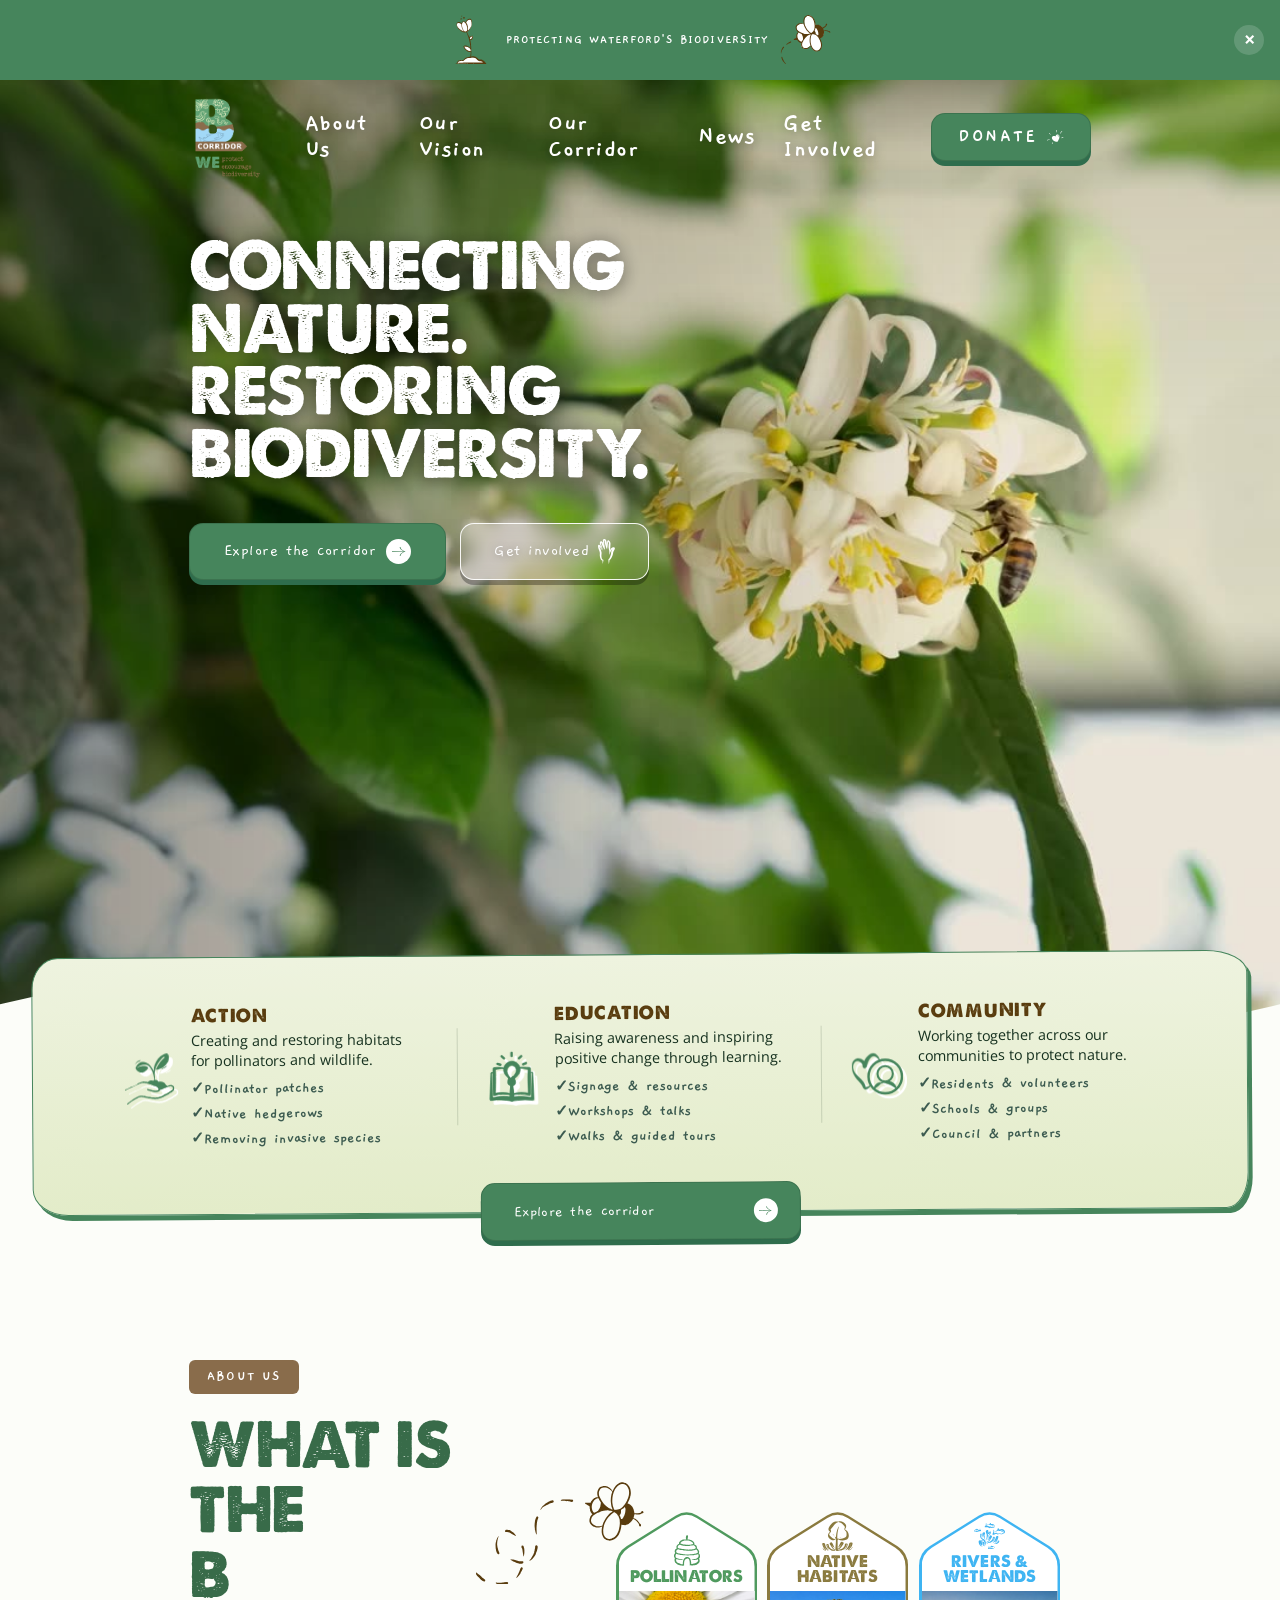
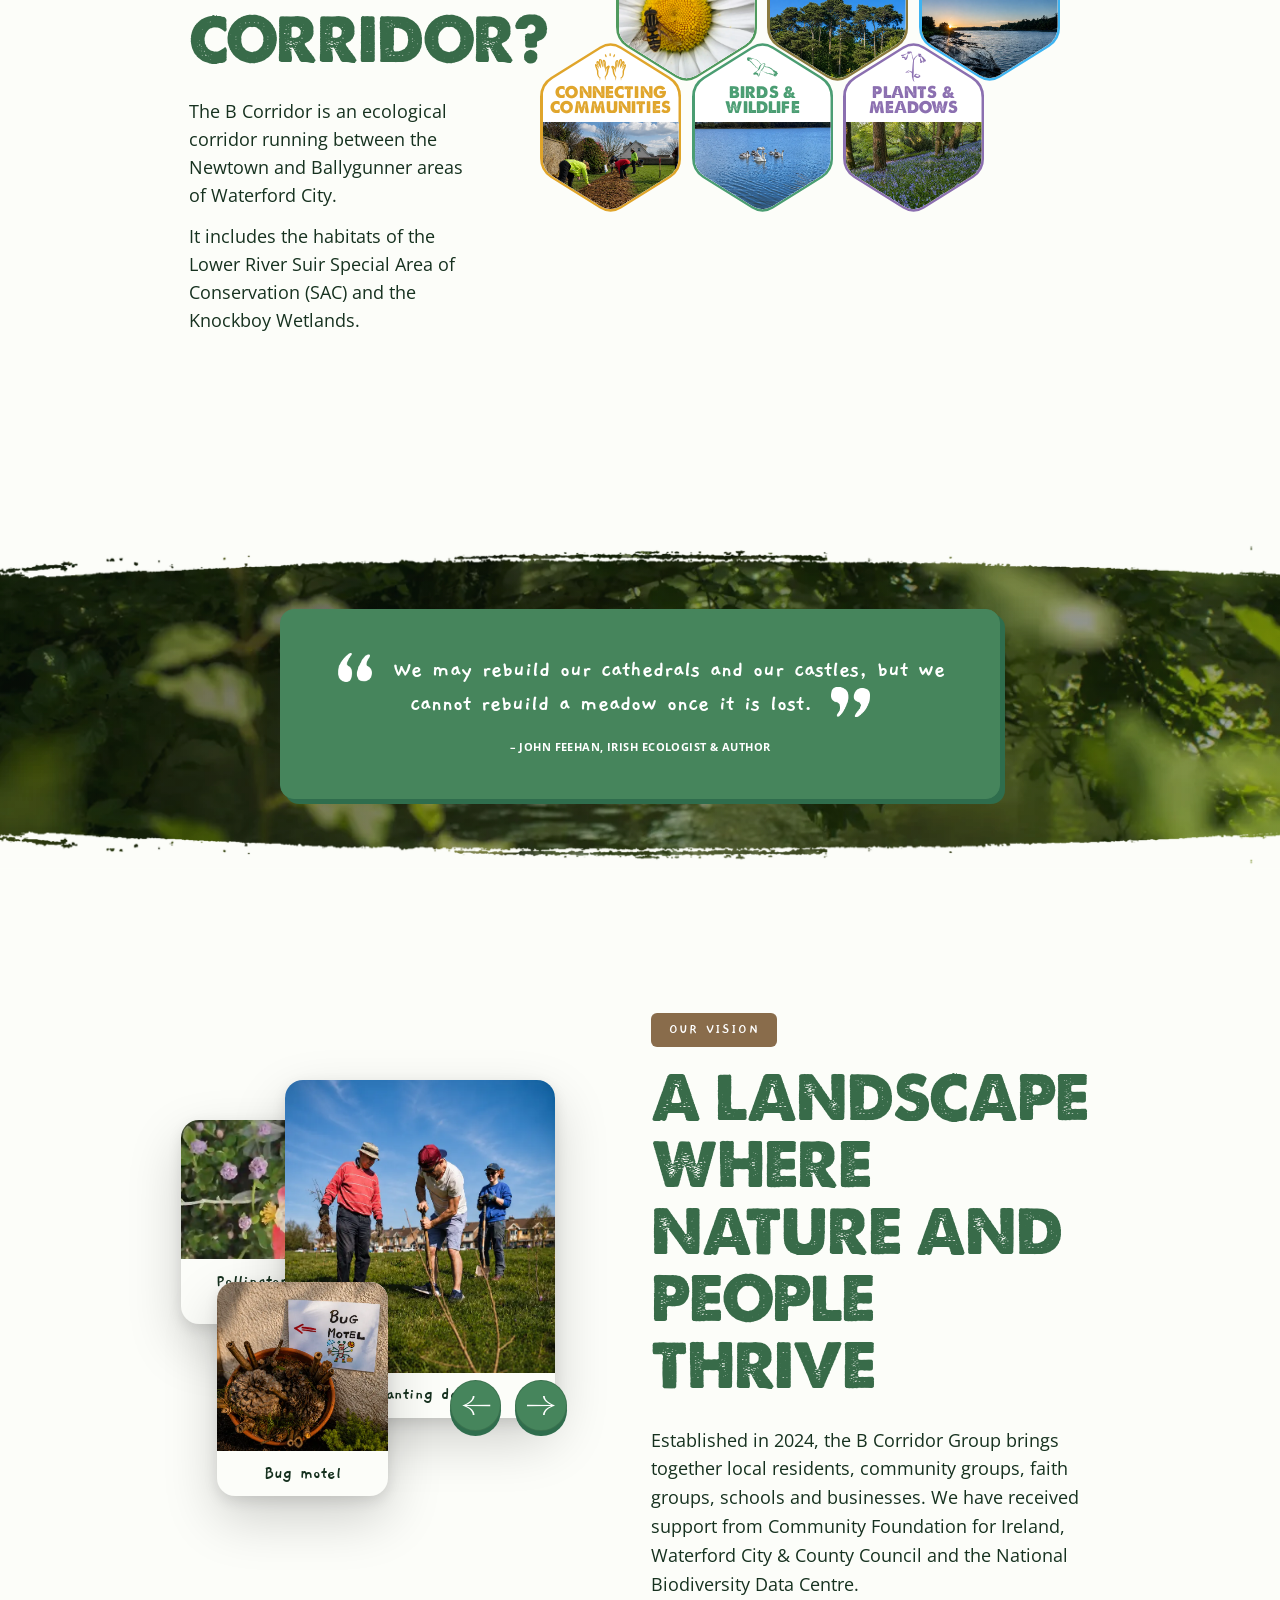
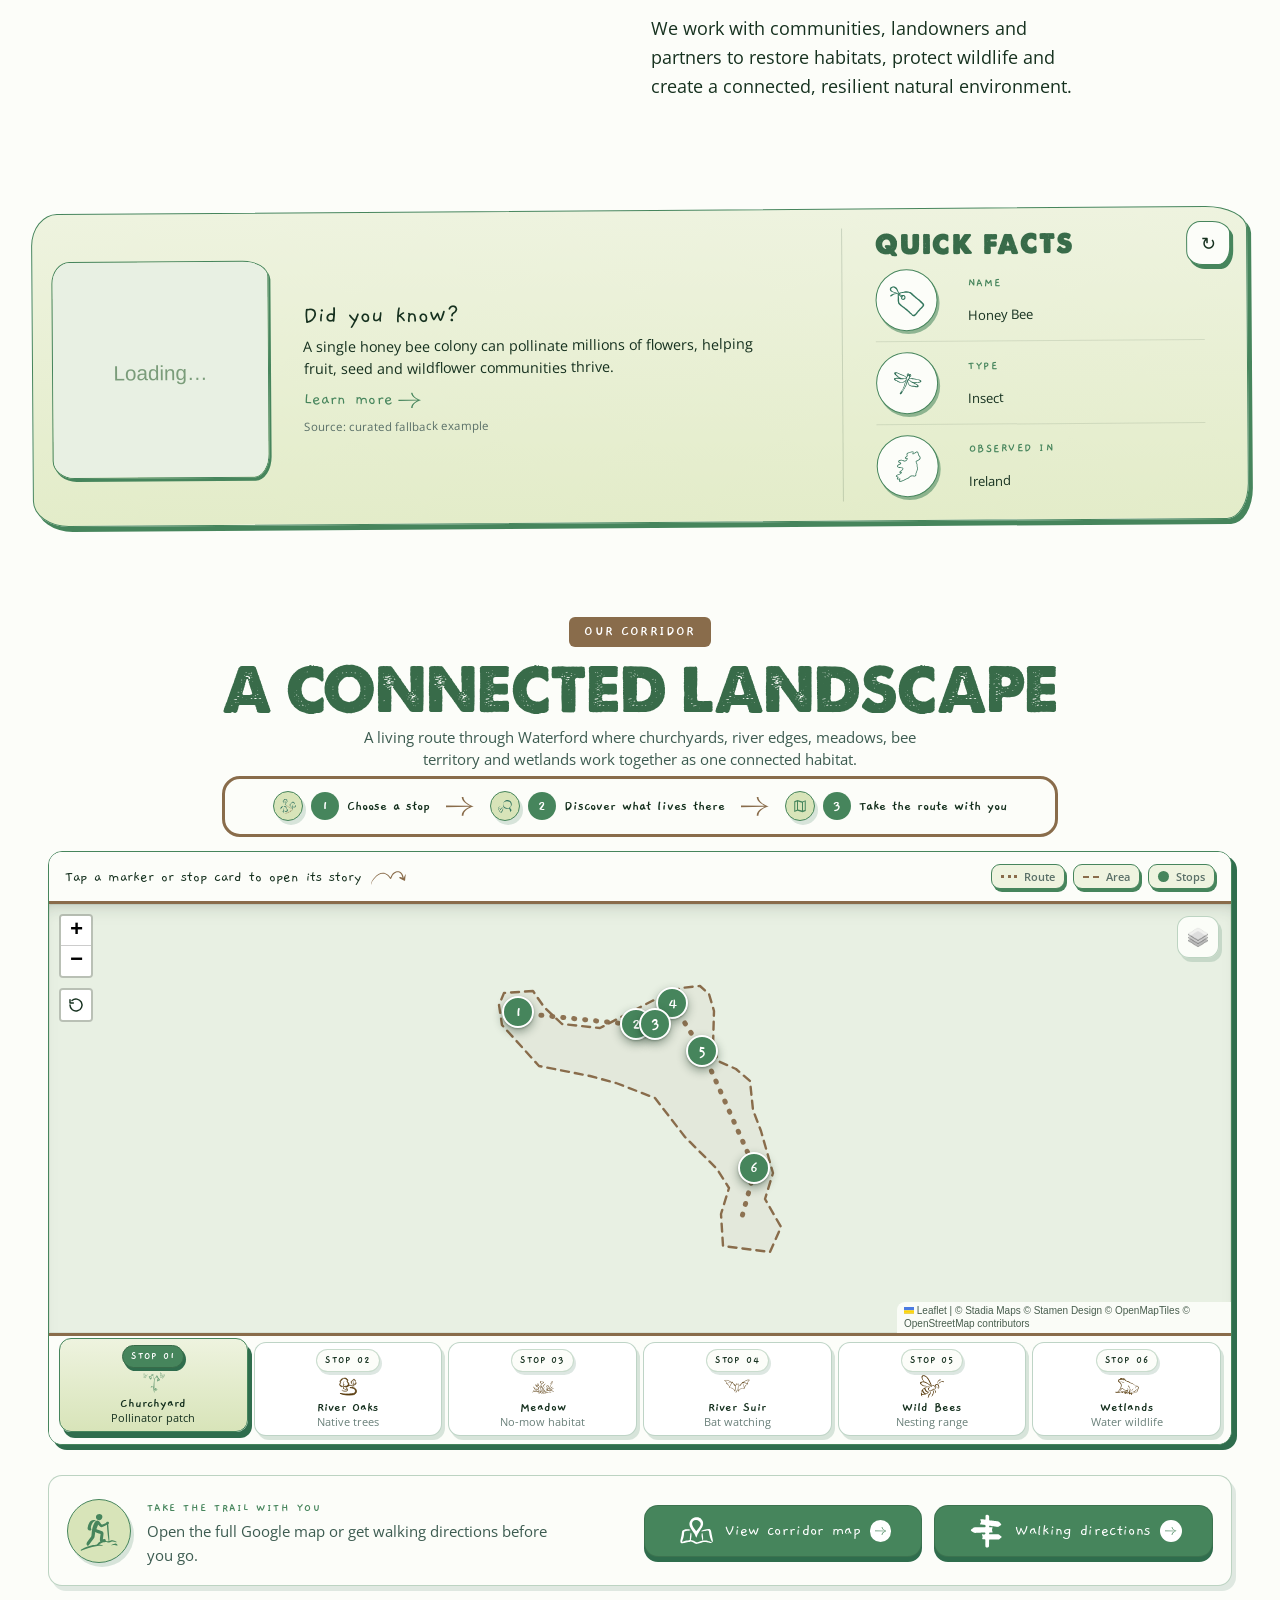
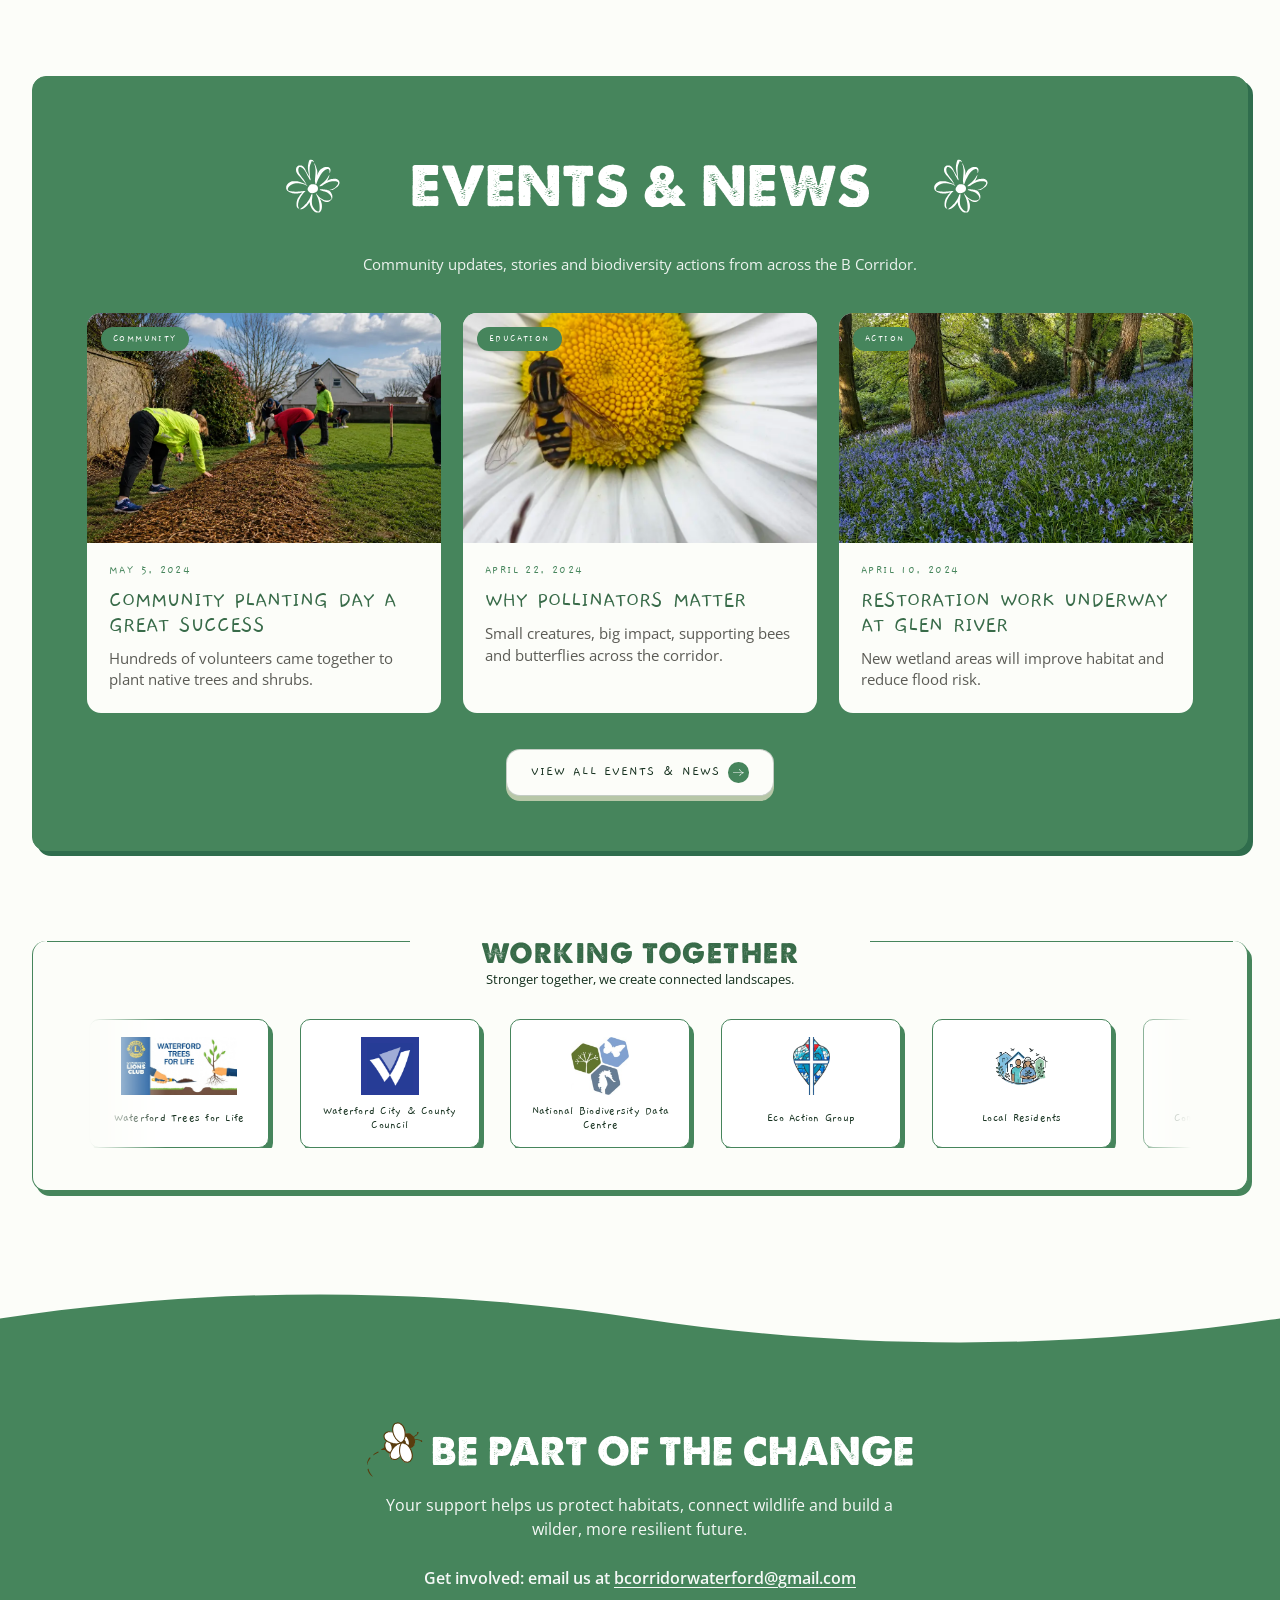
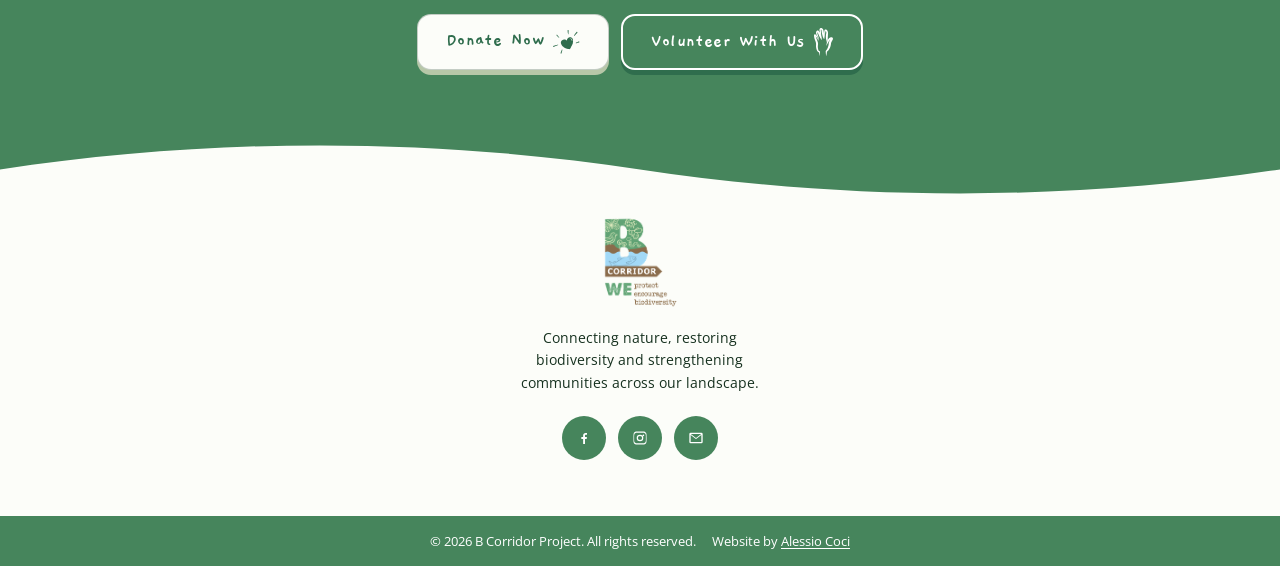
==== commit da0fd969: "Update Our Vision copy on homepage" ====
--- a/index.html
+++ b/index.html
@@ -1,661 +1,1812 @@
-<!DOCTYPE html>
+<!doctype html>
 <html lang="en" class="no-js">
-<head>
-  <meta charset="UTF-8" />
-  <meta name="viewport" content="width=device-width, initial-scale=1.0" />
-  <meta name="description" content="B Corridor is a Waterford biodiversity corridor connecting habitats, wildlife and communities through restoration, citizen action and local partnerships." />
-  <meta name="theme-color" content="#46855c" />
-  <meta name="color-scheme" content="light" />
-  <meta property="og:title" content="B Corridor: Connecting Nature. Restoring Biodiversity." />
-  <meta property="og:description" content="Explore the B Corridor, a Waterford landscape project linking habitats, wildlife and communities." />
-  <meta property="og:type" content="website" />
-  <meta property="og:locale" content="en_IE" />
-  <!-- Social previews need ABSOLUTE urls — update the domain below if the site is deployed somewhere other than bcorridor.com -->
-  <meta property="og:url" content="https://bcorridorwaterford.com/" />
-  <meta property="og:image" content="https://bcorridorwaterford.com/assets/og-image.jpg" />
-  <meta property="og:image:width" content="1200" />
-  <meta property="og:image:height" content="630" />
-  <meta name="twitter:card" content="summary_large_image" />
-  <meta name="twitter:image" content="https://bcorridorwaterford.com/assets/og-image.jpg" />
-  <link rel="canonical" href="https://bcorridorwaterford.com/" />
-  <title>B Corridor</title>
-
-  <link rel="icon" type="image/png" sizes="192x192" href="assets/icon-192.png" />
-  <link rel="apple-touch-icon" href="assets/apple-touch-icon.png" />
-  <link rel="manifest" href="site.webmanifest" />
-  <!-- The hero poster is the largest above-the-fold image; fetch it early -->
-  <link rel="preload" as="image" href="assets/hero-poster.jpg" fetchpriority="high" />
-  <!-- Self-hosted fonts (see @font-face in styles.css); preload the above-the-fold faces -->
-  <link rel="preload" as="font" type="font/woff2" crossorigin href="display-heading/display-heading.woff2" />
-  <link rel="preload" as="font" type="font/woff2" crossorigin href="assets/fonts/gaegu-400-latin.woff2" />
-  <link rel="preload" as="font" type="font/woff2" crossorigin href="assets/fonts/gaegu-700-latin.woff2" />
-  <link rel="preload" as="font" type="font/woff2" crossorigin href="assets/fonts/open-sans-400-latin.woff2" />
-  <link rel="stylesheet" href="vendor/leaflet/leaflet.css" />
-  <link rel="stylesheet" href="styles.css" />
-
-  <script>document.documentElement.classList.replace("no-js", "js");</script>
-</head>
-
-<body>
-  <a class="skip-link" href="#main-content">Skip to main content</a>
-
-  <!-- Rounded-corner hexagon used to clip the honeycomb cells -->
-  <svg width="0" height="0" style="position:absolute" aria-hidden="true" focusable="false">
-    <defs>
-      <clipPath id="hex-rounded" clipPathUnits="objectBoundingBox">
-        <path d="M0.075,0.2125 L0.425,0.0375 Q0.5,0 0.575,0.0375 L0.925,0.2125 Q1,0.25 1,0.325 L1,0.675 Q1,0.75 0.925,0.7875 L0.575,0.9625 Q0.5,1 0.425,0.9625 L0.075,0.7875 Q0,0.75 0,0.675 L0,0.325 Q0,0.25 0.075,0.2125 Z" />
-      </clipPath>
-    </defs>
-  </svg>
-
-  <!-- ───────────── HEADER (announcement + transparent navbar over hero) ───────────── -->
-  <header class="site-header" id="top">
-    <div class="announce" role="status" aria-live="polite">
-      <span class="announce-content">
-        <img class="announce-icon announce-icon--plant" src="assets/announce-plant.svg" alt="" aria-hidden="true" />
-        <span>Protecting Waterford's biodiversity</span>
-        <img class="announce-icon announce-icon--art" src="assets/bee.svg" alt="" aria-hidden="true" />
-      </span>
-      <button class="announce-close" type="button" aria-label="Close announcement">&times;</button>
-    </div>
-
-    <div class="navbar">
-      <a class="brand" href="#home" aria-label="B Corridor home">
-        <img class="brand-logo brand-logo--full" src="assets/logo-nav.png" alt="B Corridor" width="185" height="220" />
-      </a>
-
-      <nav class="nav-links" id="primary-navigation" aria-label="Primary navigation">
-        <a href="#about">About Us</a>
-        <a href="#work">Our Vision</a>
-        <a href="#wildlife">Our Corridor</a>
-        <a href="news.html">News</a>
-        <a href="#get-involved">Get Involved</a>
-        <a class="nav-donate-link" href="#donate">Donate</a>
-      </nav>
-
-      <a class="btn btn--donate" href="#donate">
-        <span class="donate-label">Donate</span><span class="donate-heart" aria-hidden="true"><svg viewBox="0 0 340 300" fill="currentColor" xmlns="http://www.w3.org/2000/svg" focusable="false"><path d="M303.246 22.7744C303.337 22.8968 303.596 23.3098 303.672 23.2792C305.328 22.6368 306.408 24.1051 307.791 24.4263C309.676 24.8699 311.393 28.5867 311.074 30.5904C310.648 33.3436 308.855 35.1485 307.031 36.984C305.906 38.1159 304.888 39.3548 303.778 40.502C302.972 41.3432 302.076 42.0927 301.24 42.9187C299.583 44.54 297.896 46.1307 296.3 47.8285C295.007 49.2051 293.867 50.75 292.591 52.1419C291.071 53.7938 289.414 55.3081 287.894 56.96C287.255 57.6483 286.906 58.5813 286.283 59.3002C284.185 61.7169 282.133 64.2101 279.838 66.4126C277.466 68.6917 275.536 71.3378 273.332 73.7545C272.086 75.1158 270.733 76.4771 268.605 76.4771C267.419 76.4771 266.948 75.8959 267.024 74.8711C267.1 73.8463 267.343 72.8368 267.602 71.8426C267.921 70.5883 268.65 69.5023 269.182 68.3399C270.474 65.4949 271.979 62.7264 273.545 60.0191C274.487 58.3978 275.81 57.0059 276.798 55.4151C278.029 53.4114 279.108 51.3006 280.248 49.2357C280.385 48.9757 280.507 48.6851 280.689 48.4862C283.79 45.1977 285.827 41.1138 288.639 37.5958C290.402 35.378 292.408 33.3589 294.339 31.2787C296.147 29.3209 297.972 27.3784 299.872 25.5123C300.86 24.5334 302.045 23.738 303.246 22.7744ZM287.559 49.9546C287.331 49.7558 287.179 49.5263 287.012 49.5263C286.875 49.5263 286.602 49.7864 286.617 49.9087C286.632 50.077 286.86 50.3064 287.027 50.337C287.164 50.3523 287.347 50.1229 287.559 49.9546Z"></path><path d="M67.2182 188.302C66.9294 189.633 66.139 190.137 65.2422 190.535C62.4454 191.789 59.6485 193.074 56.8517 194.328C53.4621 195.843 50.1636 197.709 46.6372 198.764C43.6732 199.651 41.0435 201.15 38.2011 202.175C37.5019 202.42 36.7571 202.833 35.7387 202.588C35.0091 202.42 34.0211 203.445 33.1395 203.903C31.8018 204.592 30.4794 205.326 29.1114 205.922C26.7858 206.932 24.4754 208.033 22.0585 208.737C19.3225 209.532 16.8905 210.909 14.3673 212.117C12.1632 213.172 9.83761 213.616 7.43598 213.693C5.83996 213.754 4.30475 213.968 2.76953 213.004C0.687108 211.719 -0.680907 209.073 0.352704 206.886C1.23431 205.035 2.19192 203.108 4.79115 202.833C6.81277 202.619 8.7888 201.961 10.7496 201.38C11.8592 201.058 12.8624 200.385 13.9721 200.079C17.3161 199.131 20.6601 197.831 24.065 197.51C26.7706 197.25 28.8074 195.46 31.4218 195.261C32.5467 195.17 33.6867 194.925 34.7811 194.619C39.4171 193.349 44.0076 191.973 48.6436 190.749C51.9725 189.862 55.3469 189.128 58.7061 188.378C60.3934 188.011 62.111 187.751 63.8286 187.491C65.0142 187.323 66.1086 187.583 67.2182 188.302Z"></path><path d="M112.258 279.265C112.394 279.632 112.774 280.106 112.668 280.427C112.045 282.446 111.239 284.42 110.677 286.439C110.206 288.121 109.81 289.85 109.689 291.593C109.521 293.796 108.533 295.692 107.697 297.62C107.363 298.384 106.557 298.889 105.493 299.119C104.384 299.348 103.411 299.929 102.134 299.99C99.8238 300.113 98.471 299.027 97.2246 297.39C95.5981 295.295 95.7349 293.016 96.5558 290.706C97.027 289.406 97.6958 288.182 98.2734 286.928C99.3526 284.527 100.447 282.125 101.496 279.709C101.891 278.791 102.21 277.812 102.469 276.833C103.274 273.682 104.87 270.868 105.995 267.839C107.713 263.235 109.613 258.677 111.011 253.981C111.528 252.222 112.47 250.861 113.337 249.408C114.614 247.282 117.091 247.527 118.186 249.821C118.535 250.571 118.687 251.534 118.611 252.36C118.398 254.853 118.079 257.346 117.699 259.824C117.486 261.247 117.061 262.623 116.757 264.031C116.529 265.132 116.392 266.248 116.164 267.334C115.906 268.482 116.134 269.797 114.826 270.608C114.386 270.883 114.051 271.847 114.158 272.397C114.477 274.065 113.762 275.563 113.55 277.139C113.458 277.843 112.774 278.47 112.288 279.25L112.258 279.265Z"></path><path d="M325.638 146.117C326.322 145.964 327.021 145.826 327.705 145.658C330.122 145.046 333.816 146.438 335.062 148.457C336.384 150.583 335.655 154.361 334.028 156.227C332.584 157.879 330.684 158.2 328.875 158.491C326.276 158.904 324.027 160.005 321.716 161.076C320.348 161.703 319.102 162.82 317.415 162.101C317.263 162.04 316.989 162.162 316.791 162.254C314.648 163.248 312.14 163.294 310.164 164.778C309.951 164.946 309.617 164.992 309.328 165.007C307.838 165.114 306.516 165.68 305.178 166.292C301.424 168.02 297.366 168.693 293.353 169.473C292.274 169.687 291.179 169.473 290.328 168.556C288.595 166.674 288.808 164.518 291.149 163.202C292.745 162.315 294.356 161.489 295.678 160.204C295.982 159.914 296.393 159.638 296.803 159.547C298.582 159.134 299.858 157.91 301.302 156.916C302.549 156.059 303.902 155.31 305.3 154.713C308.021 153.535 310.863 152.633 313.523 151.363C316.913 149.757 320.166 147.861 323.525 146.148C324.118 145.842 324.893 145.888 325.577 145.765C325.607 145.872 325.623 145.995 325.653 146.102L325.638 146.117Z"></path><path d="M196.998 52.8143C196.025 53.7167 194.946 53.4108 193.989 52.5696C193.061 51.7589 192.332 50.7953 191.8 49.6022C189.869 45.1971 189.109 40.4861 188.167 35.8515C187.407 32.0888 187.437 28.1884 186.92 24.3645C186.328 20.0053 185.841 15.6767 186.297 11.2716C186.358 10.6444 186.054 9.98673 185.887 9.34431C185.005 6.16284 186.145 3.59318 188.364 1.40592C189.839 -0.0624531 193.183 -0.444842 194.946 0.564665C196.481 1.45181 198.336 5.36747 198.229 7.12646C198.093 9.08429 198.108 11.0727 198.123 13.0305C198.123 14.1165 198.397 15.2178 198.26 16.2885C198.017 18.0016 198.032 19.6535 198.351 21.336C198.457 21.902 198.442 22.5444 198.275 23.095C197.165 26.7354 197.272 30.4369 197.545 34.169C197.606 34.9032 197.637 35.6986 197.393 36.3563C196.375 39.1554 197.074 42.0003 197.029 44.8147C196.983 47.4455 197.029 50.0764 197.029 52.8296L196.998 52.8143Z"></path><path d="M62.1433 86.4801C61.2921 86.526 60.7297 85.9141 60.0305 84.874C58.9209 83.2221 57.264 81.922 55.82 80.4995C54.3912 79.077 52.9624 77.6698 51.5032 76.2779C50.7432 75.559 49.968 74.8555 49.1168 74.2742C48.5088 73.8612 48.0832 73.433 47.7031 72.7447C46.6087 70.7715 45.3167 68.9208 44.1159 67.0088C43.8879 66.6417 43.4927 66.2746 43.4927 65.8923C43.4319 64.0874 43.7967 62.2366 44.9823 60.9824C46.3047 59.5752 48.2808 58.7186 50.1656 59.6517C51.6856 60.4164 53.4336 60.86 54.4216 62.7414C56.6864 66.9935 59.3617 71.0622 62.5233 74.6719C65.8977 78.5111 68.1322 83.2527 72.069 86.6177C73.817 88.1014 75.2002 89.8451 76.4923 91.7265C77.7691 93.5772 79.4867 95.1068 81.2955 97.0799C81.2043 97.2634 81.0371 98.2882 80.5963 98.4106C79.5323 98.7165 78.2707 98.8848 77.2219 98.6094C75.9299 98.2576 74.5618 97.5999 73.6042 96.6822C71.8106 94.9844 69.5306 93.9596 67.8282 92.1394C66.5058 90.7169 64.9249 89.5392 63.4961 88.2238C63.0705 87.8261 62.7665 87.2907 62.1585 86.4801H62.1433ZM44.9063 64.2097C44.7391 64.3933 44.6175 64.5157 44.4959 64.6533C44.6327 64.7757 44.7695 64.9745 44.9215 64.9898C45.0431 64.9898 45.1951 64.791 45.3319 64.6839C45.2103 64.5463 45.0735 64.3933 44.9063 64.2097Z"></path><path d="M176.705 132.24C176.959 130.862 177.39 129.748 177.322 128.667C177.11 125.382 178.335 122.449 179.355 119.449C179.601 118.728 179.907 118.029 180.125 117.303C180.363 116.499 180.737 115.85 181.329 115.2C182.05 114.406 182.383 113.283 182.987 112.366C184.131 110.633 185.328 108.932 186.546 107.25C186.749 106.97 187.155 106.728 187.499 106.677C187.95 106.609 188.091 106.502 188.229 106.033C188.375 105.542 188.874 104.762 189.181 104.777C190.197 104.831 189.687 103.127 190.811 103.527C190.843 103.294 190.886 103.062 190.91 102.829C191.013 101.902 191.167 101.035 192.449 101.186C192.564 101.2 192.754 101.153 192.8 101.073C193.947 99.1102 196.221 98.7154 197.972 97.7761C200.085 96.6407 201.958 94.7451 204.6 94.6831C206.354 93.4025 208.467 93.444 210.471 93.1223C212.542 92.7906 214.637 92.596 216.721 92.3195C217.225 92.2545 217.717 92.0521 218.221 92.0171C218.972 91.9632 219.732 91.9579 220.486 92.0072C221.417 92.0664 222.345 92.1901 223.27 92.3151C223.581 92.3585 223.933 92.424 224.175 92.6007C226.314 94.1573 228.946 94.3378 231.372 95.0161C234.899 96.0016 237.945 97.6748 240.641 100.063C240.83 100.229 241.028 100.429 241.258 100.502C243.29 101.145 244.006 102.949 244.989 104.544C245.642 105.605 246.436 106.581 247.156 107.6C247.515 108.107 247.935 108.593 248.202 109.149C249.434 111.702 250.64 114.265 251.813 116.844C252.065 117.398 252.215 118.016 252.324 118.622C252.622 120.303 252.816 121.999 253.159 123.671C253.501 125.328 254.09 126.947 253.581 128.673C253.547 128.786 253.533 128.922 253.568 129.029C254.866 132.989 254.511 137.177 255.16 141.232C255.351 142.414 254.907 143.709 254.722 144.946C254.626 145.571 254.381 146.18 254.334 146.806C254.193 148.689 254.059 150.573 254.035 152.457C254.018 153.887 253.674 155.205 253.038 156.468C252.953 156.638 252.839 156.821 252.83 157.004C252.743 159.252 252.703 161.504 252.581 163.75C252.506 165.115 252.306 166.477 252.166 167.836C249.938 169.215 250.641 171.704 249.881 173.641C249.255 175.241 248.456 176.77 247.799 178.359C247.125 179.992 246.731 181.773 245.842 183.275C244.68 185.236 244.621 187.735 242.742 189.315C242.65 189.393 242.586 189.518 242.539 189.636C241.601 191.892 240.635 194.139 239.745 196.412C239.303 197.545 238.796 198.582 237.896 199.464C236.893 200.448 236.025 201.561 235.766 203.031C235.681 203.51 235.337 203.942 235.111 204.399C233.983 206.668 232.843 208.916 232.456 211.479C232.354 212.151 231.606 212.735 231.148 213.351C230.7 213.952 229.909 214.514 229.843 215.147C229.558 217.867 227.758 219.971 226.976 222.488C226.585 223.748 225.657 224.865 225.209 226.179C225.013 226.756 224.381 227.174 223.998 227.706C223.326 228.643 222.38 229.381 222.361 230.752C222.351 231.417 221.841 232.384 221.28 232.676C220.182 233.245 220.199 234.218 219.735 235.075C218.73 236.941 217.502 238.762 216.049 240.309C214.474 241.988 212.206 242.649 210.05 243.408C209 243.777 208.657 242.449 207.714 242.708C207.515 242.762 207.222 242.331 206.962 242.322C205.648 242.268 204.326 242.202 203.017 242.289C201.765 242.373 200.526 242.71 199.272 242.799C198.393 242.863 197.456 242.839 196.621 242.599C194.608 242.017 192.564 242.66 190.57 242.347C189.421 242.165 188.309 241.758 187.186 241.44C186.941 241.369 186.722 241.195 186.476 241.15C183.721 240.645 180.969 240.105 178.202 239.682C176.639 239.443 175.216 239.182 173.854 238.171C172.791 237.383 171.23 237.262 169.903 236.821C168.124 236.228 166.317 235.693 164.589 234.973C163.752 234.625 163.134 233.771 162.301 233.403C160.338 232.533 158.305 231.824 156.302 231.043C154.991 230.532 153.679 230.022 152.38 229.492C152.154 229.399 151.948 229.228 151.773 229.049C150.683 227.957 149.317 227.422 147.919 226.797C145.891 225.887 144.208 224.216 142.17 223.329C140.375 222.547 139.176 221.353 138.103 219.873C138.033 219.776 137.884 219.617 137.824 219.639C136.339 220.126 136.084 218.751 135.368 218.071C135.044 217.764 134.734 217.422 134.36 217.192C131.546 215.464 129.326 213.025 126.748 211.013C126.7 210.974 126.68 210.888 126.627 210.867C124.059 209.893 122.931 207.552 121.439 205.546C121.029 204.993 120.508 204.496 119.957 204.085C118.886 203.281 117.923 202.445 117.372 201.163C117.118 200.572 116.492 200.151 116.106 199.601C115.326 198.481 114.614 197.318 113.835 196.199C113.524 195.752 113.184 195.256 112.733 194.991C111.784 194.43 111.325 193.597 110.933 192.631C110.231 190.896 109.612 189.101 108.059 187.857C107.776 187.631 107.517 187.263 107.444 186.92C106.843 184.079 105.109 181.71 104.119 179.004C102.836 175.498 101.959 171.963 101.301 168.329C101.27 168.161 101.114 168.013 101.016 167.858C99.68 165.765 99.7006 163.407 99.897 161.086C100.18 157.754 100.594 154.427 101.085 151.116C101.258 149.939 101.913 148.84 102.198 147.671C102.701 145.6 103.801 143.872 105.058 142.19C105.609 141.458 105.956 140.58 106.413 139.777C107.838 137.287 110.671 136.292 112.47 134.184C113.411 133.085 114.421 132.029 115.504 131.068C116.256 130.401 117.184 129.927 118.031 129.363C118.298 129.187 118.641 129.061 118.812 128.816C119.907 127.249 121.704 127.201 123.285 126.672C123.732 126.523 124.241 126.273 124.509 125.914C125.319 124.825 126.373 124.272 127.694 124.158C128.587 124.082 129.399 123.991 130.137 123.287C130.573 122.87 131.409 122.844 132.079 122.704C132.619 122.592 133.227 122.695 133.723 122.495C135.943 121.608 138.213 121.656 140.516 121.897C141.018 121.949 141.604 122.063 142.024 121.872C143.601 121.157 145.24 121.503 146.832 121.522C148.526 121.541 150.228 121.789 151.899 122.075C154.475 122.515 157.067 122.935 159.574 123.632C161.195 124.081 162.674 125.028 164.231 125.725C166.839 126.893 169.48 127.985 172.056 129.218C173.125 129.727 174.062 130.513 175.057 131.169C175.513 131.469 175.974 131.768 176.706 132.244L176.705 132.24ZM241.826 141.477C244.301 138.071 245.649 134.679 244.475 130.591C243.365 126.73 242.218 122.894 240.496 119.261C239.93 118.063 239.272 116.873 238.458 115.833C235.721 112.343 232.123 110.296 227.713 109.372C221.126 107.996 215.259 109.69 209.705 113.078C208.003 114.119 207.266 115.838 206.968 117.726C206.904 118.13 207.131 118.574 207.224 119.004C207.76 118.665 207.962 118.36 208.058 118.026C208.477 116.561 209.436 115.519 210.814 115.015C215.56 113.279 220.355 111.88 225.439 113.626C230.001 115.193 233.76 117.671 235.274 122.482C236.416 126.119 237.372 129.815 238.332 133.503C239.052 136.266 239.606 139.079 241.826 141.477Z"></path></svg></span>
-      </a>
-      <button class="mobile-menu" type="button" aria-label="Open menu" aria-controls="primary-navigation" aria-expanded="false"><span></span></button>
-    </div>
-  </header>
-
-  <main id="main-content" tabindex="-1">
-
-    <!-- ───────────── HERO ───────────── -->
-    <section class="site-hero" id="home" aria-label="B Corridor introduction">
-      <video
-        class="hero-video"
-        src="assets/hero-720.mp4"
-        poster="assets/hero-poster.jpg"
-        autoplay loop muted playsinline preload="auto"
-        disablepictureinpicture
-        controlslist="nodownload nofullscreen noremoteplayback"
-        aria-hidden="true"></video>
-
-      <div class="hero-inner">
-        <div class="hero-copy">
-          <h1>Connecting Nature.<br />Restoring Biodiversity.</h1>
-          <div class="hero-actions" aria-label="Primary actions">
-            <a class="btn btn--primary" href="#wildlife">Explore the corridor<span class="btn-icon" aria-hidden="true"><svg class="cta-arrow" viewBox="0 0 33 22" fill="currentColor" xmlns="http://www.w3.org/2000/svg" aria-hidden="true" focusable="false"><path fill-rule="evenodd" clip-rule="evenodd" d="M23.2072 7.49936C20.674 5.591 18.5081 3.04456 18.5081 0H19.5081H20.5081C20.5081 2.58267 22.1256 4.87229 24.329 6.71659C26.5232 8.55324 29.2154 9.87539 31.1662 10.5257L32.6847 11.0318L31.1481 11.48C29.2011 12.0479 26.5148 13.2697 24.326 15.0734C22.1345 16.8793 20.5081 19.21 20.5081 22H19.5081H18.5081C18.5081 18.7626 20.6639 16.1744 23.2102 14.2859C24.7518 13.1425 26.4745 12.226 28.047 11.5478L0.0161271 11.9999L0 11.0001L0.00402069 11L0 10.9999L0.0161269 10.0001L28.2767 10.4559C26.6433 9.71579 24.8252 8.71826 23.2072 7.49936Z"></path></svg></span></a>
-            <a class="btn btn--secondary" href="#get-involved">Get involved<span class="btn-leaf" aria-hidden="true"><svg viewBox="0 0 99.53 148.45" fill="currentColor" xmlns="http://www.w3.org/2000/svg" focusable="false"><path d="M53.65,57.18c.33-.14.51-.6.65-1.15.37-1.75.33-3.59.32-5.4,0-8.84-1.67-17.54-1.4-26.42.16-2.58.37-5.15.72-7.75.38-2.27.72-4.64,2.26-6.78,1.75-2.55,5.2-3.1,7.84-1.6,4.85,2.85,7.58,8.03,9.09,13.25,1.25,4.05.32,8.67.14,12.71-.34,9.54-1.52,19.16-1.16,28.74-.08,5.34-1,10.6-3.01,15.45-.11.27-.43.4-.7.29-.17-.07-.29-.23-.32-.4-.93-5.07-1.88-9.87-3.18-14.44-3.22-9.98-3.54-20.67-1.71-30.97.5-3.29,1.93-6.32,1.52-9.56-.44-3.14-2.12-6.76-4.26-8.7.36.06.85-.08,1.14-.3.05-.03.08-.09.12-.12.02-.02.02-.07,0-.02-1.32,1.88-1.72,4.84-2.29,7.21-1.12,4.92-1.36,9.43-1.52,14.46-.33,3.72-.4,21.75-3.94,22.48-.6.14-.9-.72-.32-.97h0Z"/><path d="M39.58,58.92c-.18.11-.6-.18-.57-.22-.04-.04-.09-.16-.1-.19l-.06-.14c-.06-.12-.18-.55-.23-.69-2.56-8.93-4.66-18.55-6.63-27.61-.99-4.79-1.95-9.55-2.83-14.43-.52-3.5-1.11-7.29.11-10.85,3.02-8.2,13.76-4.58,17.62,1.02,2.7,3.75,3.05,8.2,3.84,12.42,1.6,8.28,2.47,16.86,2.45,25.27.04,3.55-.08,7.3-.08,10.8-.02,1.02.36,2.11,1.01,2.94.32.38-.1,1-.57.84-1.42-.43-2.57-1.49-3.31-2.79-2.97-5.65-4.58-11.69-6.21-17.76-1.09-4.14-2.58-9.94-3.23-14.12-.67-3.36-.65-7.33-.99-10.63-.12-2.39-1.86-4.05-3.85-4.78.03-.03.35-.13.5-.35.15-.13.07-.21-.02-.01-.83,2.07-.59,4.48-.47,7.21.3,4.77.7,9.64,1.12,14.46.68,8.24,1.53,17.15,2.36,25.4.11.9.27,2.51.45,3.41,0,.01,0,.03,0,0l-.02-.03s-.36-.3-.52-.18c.65-.17.9.84.25,1h0Z"/><path d="M25.52,65.28c-.2.09-.12.11-.14,0-.51-4.02-2.28-7.83-3.64-11.64-1.57-3.99-3.23-7.94-5.04-11.81-1.83-4.15-3.99-7.78-5.36-12.31-1.45-4.76-.67-10.4,2.85-14.19,2.19-2.56,6.35-3.25,9.25-1.23,3.72,2.62,5.56,6.44,7.57,9.96,4.17,7.97,6.4,16.29,8.05,25.02.75,4.34,1.29,8.74,1.24,13.31,0,.3-.25.54-.55.54-.17,0-.33-.09-.43-.22-2.75-3.64-4.99-7.41-7.11-11.2-2.1-3.8-4.04-7.65-5.84-11.54-1.81-3.88-3.33-7.91-4.66-11.79-.85-2.48-1.82-5.15-3.1-7,.4.12.96.11,1.29-.1.31-.25-.23,0-.6.54-3.75,4.77.76,12.62,2.2,18.41,1.06,3.51,6.95,24.49,4.45,26.19-.61.27-1.05-.63-.44-.93h0Z"/><path d="M28.37,146.84c-.47-2.69-.97-6.88-1.28-9.66-.31-3.86-.96-7.78-.49-11.79,0-.12-.07-.04-.07.17,0,.18.07.53.34.88.25.36.7.59.86.65.35.11.05.08-.44.14-.65.02-1.47-.07-2.08-.25-5.48-1.6-9.02-6.63-10.78-11.73-2.1-5.69-3.6-11.57-3.94-17.68-.32-5.56.84-10.97.22-16.42-.38-4.58-1.69-8.02-3.37-12.5C3.88,59.21-.6,49.2.07,38.83c.38-4.01,3.86-6.65,7.65-5,2.47,1.12,4.29,3.25,5.73,4.98,4.62,5.2,4.99,12.49,7.77,18.48,1.29,2.92,2.86,5.71,4.53,8.46-2.58-2.04-4.88-4.4-6.95-6.97-2.14-2.58-3.78-5.67-5.24-8.5-1.93-4.05-4.72-7.16-8.17-9.21-.34-.2-.62-.16-.15-.03,1,.24,2.41-.57,2.78-1.43.11-.26.08-.11.1.03.56,5.51,2.84,11.32,4.95,16.47,2.67,6.63,6.58,14.21,7.54,21.49.63,4.26.55,8.95,0,13.15-.59,4.5-.72,8.69-.11,13.18.37,2.98.91,5.95,1.63,8.88.26.95.71,2.91,1.17,3.78.98,1.94,2.16,3.72,4.06,4.66.01.01.07.03-.04.03.29.11.83,0,2.03.34.55.16,1.36.61,1.86,1.28.84,1.09.92,2.31.68,3.41-1.05,3.44-1.29,7.22-1.95,10.94-.42,2.72-1.03,6.9-1.55,9.6h0Z"/><path d="M64.92,94.09c-.12-6.62,1.45-13.34,3.4-19.61,1.6-4.75,2.79-10.16,5.44-14.46,3.24-5.63,8.63-10.6,15.43-11.5,8.3-1.59,12.98,5.48,8.76,12.7-4.58,7.93-9.28,15.49-9.32,24.81-1.37,10.53-5.68,20.29-11.54,29.07-2.51,3.94-5.86,7.98-10.43,9.85.83-.37,1.64-1.31,1.79-2.21.03-.15.05-.29.06-.42.01-.2,0-.04,0-.07v.07c-.11.68-.19,1.29-.28,1.91-1.14,8.07-2.38,16.22-4.22,24.22-1.32-8.1-2.04-16.34-2.58-24.48-.05-.59-.08-1.55-.11-2.12.01-.89.44-1.96,1.12-2.65.32-.34.6-.54.93-.73,2.69-1.91,3.99-4.43,5.69-7.92,2.66-5.45,5.01-11.16,6.46-17.09.7-2.82,1.38-5.67,1.56-8.5.11-1.61.16-3.38.36-5.06,1.09-9.21,6.46-17.55,11.24-24.8-.29,1.53,1.01,3.65,2.56,3.83.13,0,.06-.04-.1-.05-.39-.03-1.16.02-1.61.08-3.73.22-7.77,4.32-10.05,7.43-.75,1.08-5.14,9.02-5.91,10.35-3.32,5.66-6.28,11.19-8.67,17.35h0Z"/></svg></span></a>
+  <head>
+    <meta charset="UTF-8" />
+    <meta name="viewport" content="width=device-width, initial-scale=1.0" />
+    <meta
+      name="description"
+      content="B Corridor is a Waterford biodiversity corridor connecting habitats, wildlife and communities through restoration, citizen action and local partnerships."
+    />
+    <meta name="theme-color" content="#46855c" />
+    <meta name="color-scheme" content="light" />
+    <meta
+      property="og:title"
+      content="B Corridor: Connecting Nature. Restoring Biodiversity."
+    />
+    <meta
+      property="og:description"
+      content="Explore the B Corridor, a Waterford landscape project linking habitats, wildlife and communities."
+    />
+    <meta property="og:type" content="website" />
+    <meta property="og:locale" content="en_IE" />
+    <!-- Social previews need ABSOLUTE urls — update the domain below if the site is deployed somewhere other than bcorridor.com -->
+    <meta property="og:url" content="https://bcorridorwaterford.com/" />
+    <meta
+      property="og:image"
+      content="https://bcorridorwaterford.com/assets/og-image.jpg"
+    />
+    <meta property="og:image:width" content="1200" />
+    <meta property="og:image:height" content="630" />
+    <meta name="twitter:card" content="summary_large_image" />
+    <meta
+      name="twitter:image"
+      content="https://bcorridorwaterford.com/assets/og-image.jpg"
+    />
+    <link rel="canonical" href="https://bcorridorwaterford.com/" />
+    <title>B Corridor</title>
+
+    <link
+      rel="icon"
+      type="image/png"
+      sizes="192x192"
+      href="assets/icon-192.png"
+    />
+    <link rel="apple-touch-icon" href="assets/apple-touch-icon.png" />
+    <link rel="manifest" href="site.webmanifest" />
+    <!-- The hero poster is the largest above-the-fold image; fetch it early -->
+    <link
+      rel="preload"
+      as="image"
+      href="assets/hero-poster.jpg"
+      fetchpriority="high"
+    />
+    <!-- Self-hosted fonts (see @font-face in styles.css); preload the above-the-fold faces -->
+    <link
+      rel="preload"
+      as="font"
+      type="font/woff2"
+      crossorigin
+      href="display-heading/display-heading.woff2"
+    />
+    <link
+      rel="preload"
+      as="font"
+      type="font/woff2"
+      crossorigin
+      href="assets/fonts/gaegu-400-latin.woff2"
+    />
+    <link
+      rel="preload"
+      as="font"
+      type="font/woff2"
+      crossorigin
+      href="assets/fonts/gaegu-700-latin.woff2"
+    />
+    <link
+      rel="preload"
+      as="font"
+      type="font/woff2"
+      crossorigin
+      href="assets/fonts/open-sans-400-latin.woff2"
+    />
+    <link rel="stylesheet" href="vendor/leaflet/leaflet.css" />
+    <link rel="stylesheet" href="styles.css" />
+
+    <script>
+      document.documentElement.classList.replace("no-js", "js");
+    </script>
+  </head>
+
+  <body>
+    <a class="skip-link" href="#main-content">Skip to main content</a>
+
+    <!-- Rounded-corner hexagon used to clip the honeycomb cells -->
+    <svg
+      width="0"
+      height="0"
+      style="position: absolute"
+      aria-hidden="true"
+      focusable="false"
+    >
+      <defs>
+        <clipPath id="hex-rounded" clipPathUnits="objectBoundingBox">
+          <path
+            d="M0.075,0.2125 L0.425,0.0375 Q0.5,0 0.575,0.0375 L0.925,0.2125 Q1,0.25 1,0.325 L1,0.675 Q1,0.75 0.925,0.7875 L0.575,0.9625 Q0.5,1 0.425,0.9625 L0.075,0.7875 Q0,0.75 0,0.675 L0,0.325 Q0,0.25 0.075,0.2125 Z"
+          />
+        </clipPath>
+      </defs>
+    </svg>
+
+    <!-- ───────────── HEADER (announcement + transparent navbar over hero) ───────────── -->
+    <header class="site-header" id="top">
+      <div class="announce" role="status" aria-live="polite">
+        <span class="announce-content">
+          <img
+            class="announce-icon announce-icon--plant"
+            src="assets/announce-plant.svg"
+            alt=""
+            aria-hidden="true"
+          />
+          <span>Protecting Waterford's biodiversity</span>
+          <img
+            class="announce-icon announce-icon--art"
+            src="assets/bee.svg"
+            alt=""
+            aria-hidden="true"
+          />
+        </span>
+        <button
+          class="announce-close"
+          type="button"
+          aria-label="Close announcement"
+        >
+          &times;
+        </button>
+      </div>
+
+      <div class="navbar">
+        <a class="brand" href="#home" aria-label="B Corridor home">
+          <img
+            class="brand-logo brand-logo--full"
+            src="assets/logo-nav.png"
+            alt="B Corridor"
+            width="185"
+            height="220"
+          />
+        </a>
+
+        <nav
+          class="nav-links"
+          id="primary-navigation"
+          aria-label="Primary navigation"
+        >
+          <a href="#about">About Us</a>
+          <a href="#work">Our Vision</a>
+          <a href="#wildlife">Our Corridor</a>
+          <a href="news.html">News</a>
+          <a href="#get-involved">Get Involved</a>
+          <a class="nav-donate-link" href="#donate">Donate</a>
+        </nav>
+
+        <a class="btn btn--donate" href="#donate">
+          <span class="donate-label">Donate</span
+          ><span class="donate-heart" aria-hidden="true"
+            ><svg
+              viewBox="0 0 340 300"
+              fill="currentColor"
+              xmlns="http://www.w3.org/2000/svg"
+              focusable="false"
+            >
+              <path
+                d="M303.246 22.7744C303.337 22.8968 303.596 23.3098 303.672 23.2792C305.328 22.6368 306.408 24.1051 307.791 24.4263C309.676 24.8699 311.393 28.5867 311.074 30.5904C310.648 33.3436 308.855 35.1485 307.031 36.984C305.906 38.1159 304.888 39.3548 303.778 40.502C302.972 41.3432 302.076 42.0927 301.24 42.9187C299.583 44.54 297.896 46.1307 296.3 47.8285C295.007 49.2051 293.867 50.75 292.591 52.1419C291.071 53.7938 289.414 55.3081 287.894 56.96C287.255 57.6483 286.906 58.5813 286.283 59.3002C284.185 61.7169 282.133 64.2101 279.838 66.4126C277.466 68.6917 275.536 71.3378 273.332 73.7545C272.086 75.1158 270.733 76.4771 268.605 76.4771C267.419 76.4771 266.948 75.8959 267.024 74.8711C267.1 73.8463 267.343 72.8368 267.602 71.8426C267.921 70.5883 268.65 69.5023 269.182 68.3399C270.474 65.4949 271.979 62.7264 273.545 60.0191C274.487 58.3978 275.81 57.0059 276.798 55.4151C278.029 53.4114 279.108 51.3006 280.248 49.2357C280.385 48.9757 280.507 48.6851 280.689 48.4862C283.79 45.1977 285.827 41.1138 288.639 37.5958C290.402 35.378 292.408 33.3589 294.339 31.2787C296.147 29.3209 297.972 27.3784 299.872 25.5123C300.86 24.5334 302.045 23.738 303.246 22.7744ZM287.559 49.9546C287.331 49.7558 287.179 49.5263 287.012 49.5263C286.875 49.5263 286.602 49.7864 286.617 49.9087C286.632 50.077 286.86 50.3064 287.027 50.337C287.164 50.3523 287.347 50.1229 287.559 49.9546Z"
+              ></path>
+              <path
+                d="M67.2182 188.302C66.9294 189.633 66.139 190.137 65.2422 190.535C62.4454 191.789 59.6485 193.074 56.8517 194.328C53.4621 195.843 50.1636 197.709 46.6372 198.764C43.6732 199.651 41.0435 201.15 38.2011 202.175C37.5019 202.42 36.7571 202.833 35.7387 202.588C35.0091 202.42 34.0211 203.445 33.1395 203.903C31.8018 204.592 30.4794 205.326 29.1114 205.922C26.7858 206.932 24.4754 208.033 22.0585 208.737C19.3225 209.532 16.8905 210.909 14.3673 212.117C12.1632 213.172 9.83761 213.616 7.43598 213.693C5.83996 213.754 4.30475 213.968 2.76953 213.004C0.687108 211.719 -0.680907 209.073 0.352704 206.886C1.23431 205.035 2.19192 203.108 4.79115 202.833C6.81277 202.619 8.7888 201.961 10.7496 201.38C11.8592 201.058 12.8624 200.385 13.9721 200.079C17.3161 199.131 20.6601 197.831 24.065 197.51C26.7706 197.25 28.8074 195.46 31.4218 195.261C32.5467 195.17 33.6867 194.925 34.7811 194.619C39.4171 193.349 44.0076 191.973 48.6436 190.749C51.9725 189.862 55.3469 189.128 58.7061 188.378C60.3934 188.011 62.111 187.751 63.8286 187.491C65.0142 187.323 66.1086 187.583 67.2182 188.302Z"
+              ></path>
+              <path
+                d="M112.258 279.265C112.394 279.632 112.774 280.106 112.668 280.427C112.045 282.446 111.239 284.42 110.677 286.439C110.206 288.121 109.81 289.85 109.689 291.593C109.521 293.796 108.533 295.692 107.697 297.62C107.363 298.384 106.557 298.889 105.493 299.119C104.384 299.348 103.411 299.929 102.134 299.99C99.8238 300.113 98.471 299.027 97.2246 297.39C95.5981 295.295 95.7349 293.016 96.5558 290.706C97.027 289.406 97.6958 288.182 98.2734 286.928C99.3526 284.527 100.447 282.125 101.496 279.709C101.891 278.791 102.21 277.812 102.469 276.833C103.274 273.682 104.87 270.868 105.995 267.839C107.713 263.235 109.613 258.677 111.011 253.981C111.528 252.222 112.47 250.861 113.337 249.408C114.614 247.282 117.091 247.527 118.186 249.821C118.535 250.571 118.687 251.534 118.611 252.36C118.398 254.853 118.079 257.346 117.699 259.824C117.486 261.247 117.061 262.623 116.757 264.031C116.529 265.132 116.392 266.248 116.164 267.334C115.906 268.482 116.134 269.797 114.826 270.608C114.386 270.883 114.051 271.847 114.158 272.397C114.477 274.065 113.762 275.563 113.55 277.139C113.458 277.843 112.774 278.47 112.288 279.25L112.258 279.265Z"
+              ></path>
+              <path
+                d="M325.638 146.117C326.322 145.964 327.021 145.826 327.705 145.658C330.122 145.046 333.816 146.438 335.062 148.457C336.384 150.583 335.655 154.361 334.028 156.227C332.584 157.879 330.684 158.2 328.875 158.491C326.276 158.904 324.027 160.005 321.716 161.076C320.348 161.703 319.102 162.82 317.415 162.101C317.263 162.04 316.989 162.162 316.791 162.254C314.648 163.248 312.14 163.294 310.164 164.778C309.951 164.946 309.617 164.992 309.328 165.007C307.838 165.114 306.516 165.68 305.178 166.292C301.424 168.02 297.366 168.693 293.353 169.473C292.274 169.687 291.179 169.473 290.328 168.556C288.595 166.674 288.808 164.518 291.149 163.202C292.745 162.315 294.356 161.489 295.678 160.204C295.982 159.914 296.393 159.638 296.803 159.547C298.582 159.134 299.858 157.91 301.302 156.916C302.549 156.059 303.902 155.31 305.3 154.713C308.021 153.535 310.863 152.633 313.523 151.363C316.913 149.757 320.166 147.861 323.525 146.148C324.118 145.842 324.893 145.888 325.577 145.765C325.607 145.872 325.623 145.995 325.653 146.102L325.638 146.117Z"
+              ></path>
+              <path
+                d="M196.998 52.8143C196.025 53.7167 194.946 53.4108 193.989 52.5696C193.061 51.7589 192.332 50.7953 191.8 49.6022C189.869 45.1971 189.109 40.4861 188.167 35.8515C187.407 32.0888 187.437 28.1884 186.92 24.3645C186.328 20.0053 185.841 15.6767 186.297 11.2716C186.358 10.6444 186.054 9.98673 185.887 9.34431C185.005 6.16284 186.145 3.59318 188.364 1.40592C189.839 -0.0624531 193.183 -0.444842 194.946 0.564665C196.481 1.45181 198.336 5.36747 198.229 7.12646C198.093 9.08429 198.108 11.0727 198.123 13.0305C198.123 14.1165 198.397 15.2178 198.26 16.2885C198.017 18.0016 198.032 19.6535 198.351 21.336C198.457 21.902 198.442 22.5444 198.275 23.095C197.165 26.7354 197.272 30.4369 197.545 34.169C197.606 34.9032 197.637 35.6986 197.393 36.3563C196.375 39.1554 197.074 42.0003 197.029 44.8147C196.983 47.4455 197.029 50.0764 197.029 52.8296L196.998 52.8143Z"
+              ></path>
+              <path
+                d="M62.1433 86.4801C61.2921 86.526 60.7297 85.9141 60.0305 84.874C58.9209 83.2221 57.264 81.922 55.82 80.4995C54.3912 79.077 52.9624 77.6698 51.5032 76.2779C50.7432 75.559 49.968 74.8555 49.1168 74.2742C48.5088 73.8612 48.0832 73.433 47.7031 72.7447C46.6087 70.7715 45.3167 68.9208 44.1159 67.0088C43.8879 66.6417 43.4927 66.2746 43.4927 65.8923C43.4319 64.0874 43.7967 62.2366 44.9823 60.9824C46.3047 59.5752 48.2808 58.7186 50.1656 59.6517C51.6856 60.4164 53.4336 60.86 54.4216 62.7414C56.6864 66.9935 59.3617 71.0622 62.5233 74.6719C65.8977 78.5111 68.1322 83.2527 72.069 86.6177C73.817 88.1014 75.2002 89.8451 76.4923 91.7265C77.7691 93.5772 79.4867 95.1068 81.2955 97.0799C81.2043 97.2634 81.0371 98.2882 80.5963 98.4106C79.5323 98.7165 78.2707 98.8848 77.2219 98.6094C75.9299 98.2576 74.5618 97.5999 73.6042 96.6822C71.8106 94.9844 69.5306 93.9596 67.8282 92.1394C66.5058 90.7169 64.9249 89.5392 63.4961 88.2238C63.0705 87.8261 62.7665 87.2907 62.1585 86.4801H62.1433ZM44.9063 64.2097C44.7391 64.3933 44.6175 64.5157 44.4959 64.6533C44.6327 64.7757 44.7695 64.9745 44.9215 64.9898C45.0431 64.9898 45.1951 64.791 45.3319 64.6839C45.2103 64.5463 45.0735 64.3933 44.9063 64.2097Z"
+              ></path>
+              <path
+                d="M176.705 132.24C176.959 130.862 177.39 129.748 177.322 128.667C177.11 125.382 178.335 122.449 179.355 119.449C179.601 118.728 179.907 118.029 180.125 117.303C180.363 116.499 180.737 115.85 181.329 115.2C182.05 114.406 182.383 113.283 182.987 112.366C184.131 110.633 185.328 108.932 186.546 107.25C186.749 106.97 187.155 106.728 187.499 106.677C187.95 106.609 188.091 106.502 188.229 106.033C188.375 105.542 188.874 104.762 189.181 104.777C190.197 104.831 189.687 103.127 190.811 103.527C190.843 103.294 190.886 103.062 190.91 102.829C191.013 101.902 191.167 101.035 192.449 101.186C192.564 101.2 192.754 101.153 192.8 101.073C193.947 99.1102 196.221 98.7154 197.972 97.7761C200.085 96.6407 201.958 94.7451 204.6 94.6831C206.354 93.4025 208.467 93.444 210.471 93.1223C212.542 92.7906 214.637 92.596 216.721 92.3195C217.225 92.2545 217.717 92.0521 218.221 92.0171C218.972 91.9632 219.732 91.9579 220.486 92.0072C221.417 92.0664 222.345 92.1901 223.27 92.3151C223.581 92.3585 223.933 92.424 224.175 92.6007C226.314 94.1573 228.946 94.3378 231.372 95.0161C234.899 96.0016 237.945 97.6748 240.641 100.063C240.83 100.229 241.028 100.429 241.258 100.502C243.29 101.145 244.006 102.949 244.989 104.544C245.642 105.605 246.436 106.581 247.156 107.6C247.515 108.107 247.935 108.593 248.202 109.149C249.434 111.702 250.64 114.265 251.813 116.844C252.065 117.398 252.215 118.016 252.324 118.622C252.622 120.303 252.816 121.999 253.159 123.671C253.501 125.328 254.09 126.947 253.581 128.673C253.547 128.786 253.533 128.922 253.568 129.029C254.866 132.989 254.511 137.177 255.16 141.232C255.351 142.414 254.907 143.709 254.722 144.946C254.626 145.571 254.381 146.18 254.334 146.806C254.193 148.689 254.059 150.573 254.035 152.457C254.018 153.887 253.674 155.205 253.038 156.468C252.953 156.638 252.839 156.821 252.83 157.004C252.743 159.252 252.703 161.504 252.581 163.75C252.506 165.115 252.306 166.477 252.166 167.836C249.938 169.215 250.641 171.704 249.881 173.641C249.255 175.241 248.456 176.77 247.799 178.359C247.125 179.992 246.731 181.773 245.842 183.275C244.68 185.236 244.621 187.735 242.742 189.315C242.65 189.393 242.586 189.518 242.539 189.636C241.601 191.892 240.635 194.139 239.745 196.412C239.303 197.545 238.796 198.582 237.896 199.464C236.893 200.448 236.025 201.561 235.766 203.031C235.681 203.51 235.337 203.942 235.111 204.399C233.983 206.668 232.843 208.916 232.456 211.479C232.354 212.151 231.606 212.735 231.148 213.351C230.7 213.952 229.909 214.514 229.843 215.147C229.558 217.867 227.758 219.971 226.976 222.488C226.585 223.748 225.657 224.865 225.209 226.179C225.013 226.756 224.381 227.174 223.998 227.706C223.326 228.643 222.38 229.381 222.361 230.752C222.351 231.417 221.841 232.384 221.28 232.676C220.182 233.245 220.199 234.218 219.735 235.075C218.73 236.941 217.502 238.762 216.049 240.309C214.474 241.988 212.206 242.649 210.05 243.408C209 243.777 208.657 242.449 207.714 242.708C207.515 242.762 207.222 242.331 206.962 242.322C205.648 242.268 204.326 242.202 203.017 242.289C201.765 242.373 200.526 242.71 199.272 242.799C198.393 242.863 197.456 242.839 196.621 242.599C194.608 242.017 192.564 242.66 190.57 242.347C189.421 242.165 188.309 241.758 187.186 241.44C186.941 241.369 186.722 241.195 186.476 241.15C183.721 240.645 180.969 240.105 178.202 239.682C176.639 239.443 175.216 239.182 173.854 238.171C172.791 237.383 171.23 237.262 169.903 236.821C168.124 236.228 166.317 235.693 164.589 234.973C163.752 234.625 163.134 233.771 162.301 233.403C160.338 232.533 158.305 231.824 156.302 231.043C154.991 230.532 153.679 230.022 152.38 229.492C152.154 229.399 151.948 229.228 151.773 229.049C150.683 227.957 149.317 227.422 147.919 226.797C145.891 225.887 144.208 224.216 142.17 223.329C140.375 222.547 139.176 221.353 138.103 219.873C138.033 219.776 137.884 219.617 137.824 219.639C136.339 220.126 136.084 218.751 135.368 218.071C135.044 217.764 134.734 217.422 134.36 217.192C131.546 215.464 129.326 213.025 126.748 211.013C126.7 210.974 126.68 210.888 126.627 210.867C124.059 209.893 122.931 207.552 121.439 205.546C121.029 204.993 120.508 204.496 119.957 204.085C118.886 203.281 117.923 202.445 117.372 201.163C117.118 200.572 116.492 200.151 116.106 199.601C115.326 198.481 114.614 197.318 113.835 196.199C113.524 195.752 113.184 195.256 112.733 194.991C111.784 194.43 111.325 193.597 110.933 192.631C110.231 190.896 109.612 189.101 108.059 187.857C107.776 187.631 107.517 187.263 107.444 186.92C106.843 184.079 105.109 181.71 104.119 179.004C102.836 175.498 101.959 171.963 101.301 168.329C101.27 168.161 101.114 168.013 101.016 167.858C99.68 165.765 99.7006 163.407 99.897 161.086C100.18 157.754 100.594 154.427 101.085 151.116C101.258 149.939 101.913 148.84 102.198 147.671C102.701 145.6 103.801 143.872 105.058 142.19C105.609 141.458 105.956 140.58 106.413 139.777C107.838 137.287 110.671 136.292 112.47 134.184C113.411 133.085 114.421 132.029 115.504 131.068C116.256 130.401 117.184 129.927 118.031 129.363C118.298 129.187 118.641 129.061 118.812 128.816C119.907 127.249 121.704 127.201 123.285 126.672C123.732 126.523 124.241 126.273 124.509 125.914C125.319 124.825 126.373 124.272 127.694 124.158C128.587 124.082 129.399 123.991 130.137 123.287C130.573 122.87 131.409 122.844 132.079 122.704C132.619 122.592 133.227 122.695 133.723 122.495C135.943 121.608 138.213 121.656 140.516 121.897C141.018 121.949 141.604 122.063 142.024 121.872C143.601 121.157 145.24 121.503 146.832 121.522C148.526 121.541 150.228 121.789 151.899 122.075C154.475 122.515 157.067 122.935 159.574 123.632C161.195 124.081 162.674 125.028 164.231 125.725C166.839 126.893 169.48 127.985 172.056 129.218C173.125 129.727 174.062 130.513 175.057 131.169C175.513 131.469 175.974 131.768 176.706 132.244L176.705 132.24ZM241.826 141.477C244.301 138.071 245.649 134.679 244.475 130.591C243.365 126.73 242.218 122.894 240.496 119.261C239.93 118.063 239.272 116.873 238.458 115.833C235.721 112.343 232.123 110.296 227.713 109.372C221.126 107.996 215.259 109.69 209.705 113.078C208.003 114.119 207.266 115.838 206.968 117.726C206.904 118.13 207.131 118.574 207.224 119.004C207.76 118.665 207.962 118.36 208.058 118.026C208.477 116.561 209.436 115.519 210.814 115.015C215.56 113.279 220.355 111.88 225.439 113.626C230.001 115.193 233.76 117.671 235.274 122.482C236.416 126.119 237.372 129.815 238.332 133.503C239.052 136.266 239.606 139.079 241.826 141.477Z"
+              ></path></svg
+          ></span>
+        </a>
+        <button
+          class="mobile-menu"
+          type="button"
+          aria-label="Open menu"
+          aria-controls="primary-navigation"
+          aria-expanded="false"
+        >
+          <span></span>
+        </button>
+      </div>
+    </header>
+
+    <main id="main-content" tabindex="-1">
+      <!-- ───────────── HERO ───────────── -->
+      <section class="site-hero" id="home" aria-label="B Corridor introduction">
+        <video
+          class="hero-video"
+          src="assets/hero-720.mp4"
+          poster="assets/hero-poster.jpg"
+          autoplay
+          loop
+          muted
+          playsinline
+          preload="auto"
+          disablepictureinpicture
+          controlslist="nodownload nofullscreen noremoteplayback"
+          aria-hidden="true"
+        ></video>
+
+        <div class="hero-inner">
+          <div class="hero-copy">
+            <h1>Connecting Nature.<br />Restoring Biodiversity.</h1>
+            <div class="hero-actions" aria-label="Primary actions">
+              <a class="btn btn--primary" href="#wildlife"
+                >Explore the corridor<span class="btn-icon" aria-hidden="true"
+                  ><svg
+                    class="cta-arrow"
+                    viewBox="0 0 33 22"
+                    fill="currentColor"
+                    xmlns="http://www.w3.org/2000/svg"
+                    aria-hidden="true"
+                    focusable="false"
+                  >
+                    <path
+                      fill-rule="evenodd"
+                      clip-rule="evenodd"
+                      d="M23.2072 7.49936C20.674 5.591 18.5081 3.04456 18.5081 0H19.5081H20.5081C20.5081 2.58267 22.1256 4.87229 24.329 6.71659C26.5232 8.55324 29.2154 9.87539 31.1662 10.5257L32.6847 11.0318L31.1481 11.48C29.2011 12.0479 26.5148 13.2697 24.326 15.0734C22.1345 16.8793 20.5081 19.21 20.5081 22H19.5081H18.5081C18.5081 18.7626 20.6639 16.1744 23.2102 14.2859C24.7518 13.1425 26.4745 12.226 28.047 11.5478L0.0161271 11.9999L0 11.0001L0.00402069 11L0 10.9999L0.0161269 10.0001L28.2767 10.4559C26.6433 9.71579 24.8252 8.71826 23.2072 7.49936Z"
+                    ></path></svg></span
+              ></a>
+              <a class="btn btn--secondary" href="#get-involved"
+                >Get involved<span class="btn-leaf" aria-hidden="true"
+                  ><svg
+                    viewBox="0 0 99.53 148.45"
+                    fill="currentColor"
+                    xmlns="http://www.w3.org/2000/svg"
+                    focusable="false"
+                  >
+                    <path
+                      d="M53.65,57.18c.33-.14.51-.6.65-1.15.37-1.75.33-3.59.32-5.4,0-8.84-1.67-17.54-1.4-26.42.16-2.58.37-5.15.72-7.75.38-2.27.72-4.64,2.26-6.78,1.75-2.55,5.2-3.1,7.84-1.6,4.85,2.85,7.58,8.03,9.09,13.25,1.25,4.05.32,8.67.14,12.71-.34,9.54-1.52,19.16-1.16,28.74-.08,5.34-1,10.6-3.01,15.45-.11.27-.43.4-.7.29-.17-.07-.29-.23-.32-.4-.93-5.07-1.88-9.87-3.18-14.44-3.22-9.98-3.54-20.67-1.71-30.97.5-3.29,1.93-6.32,1.52-9.56-.44-3.14-2.12-6.76-4.26-8.7.36.06.85-.08,1.14-.3.05-.03.08-.09.12-.12.02-.02.02-.07,0-.02-1.32,1.88-1.72,4.84-2.29,7.21-1.12,4.92-1.36,9.43-1.52,14.46-.33,3.72-.4,21.75-3.94,22.48-.6.14-.9-.72-.32-.97h0Z"
+                    />
+                    <path
+                      d="M39.58,58.92c-.18.11-.6-.18-.57-.22-.04-.04-.09-.16-.1-.19l-.06-.14c-.06-.12-.18-.55-.23-.69-2.56-8.93-4.66-18.55-6.63-27.61-.99-4.79-1.95-9.55-2.83-14.43-.52-3.5-1.11-7.29.11-10.85,3.02-8.2,13.76-4.58,17.62,1.02,2.7,3.75,3.05,8.2,3.84,12.42,1.6,8.28,2.47,16.86,2.45,25.27.04,3.55-.08,7.3-.08,10.8-.02,1.02.36,2.11,1.01,2.94.32.38-.1,1-.57.84-1.42-.43-2.57-1.49-3.31-2.79-2.97-5.65-4.58-11.69-6.21-17.76-1.09-4.14-2.58-9.94-3.23-14.12-.67-3.36-.65-7.33-.99-10.63-.12-2.39-1.86-4.05-3.85-4.78.03-.03.35-.13.5-.35.15-.13.07-.21-.02-.01-.83,2.07-.59,4.48-.47,7.21.3,4.77.7,9.64,1.12,14.46.68,8.24,1.53,17.15,2.36,25.4.11.9.27,2.51.45,3.41,0,.01,0,.03,0,0l-.02-.03s-.36-.3-.52-.18c.65-.17.9.84.25,1h0Z"
+                    />
+                    <path
+                      d="M25.52,65.28c-.2.09-.12.11-.14,0-.51-4.02-2.28-7.83-3.64-11.64-1.57-3.99-3.23-7.94-5.04-11.81-1.83-4.15-3.99-7.78-5.36-12.31-1.45-4.76-.67-10.4,2.85-14.19,2.19-2.56,6.35-3.25,9.25-1.23,3.72,2.62,5.56,6.44,7.57,9.96,4.17,7.97,6.4,16.29,8.05,25.02.75,4.34,1.29,8.74,1.24,13.31,0,.3-.25.54-.55.54-.17,0-.33-.09-.43-.22-2.75-3.64-4.99-7.41-7.11-11.2-2.1-3.8-4.04-7.65-5.84-11.54-1.81-3.88-3.33-7.91-4.66-11.79-.85-2.48-1.82-5.15-3.1-7,.4.12.96.11,1.29-.1.31-.25-.23,0-.6.54-3.75,4.77.76,12.62,2.2,18.41,1.06,3.51,6.95,24.49,4.45,26.19-.61.27-1.05-.63-.44-.93h0Z"
+                    />
+                    <path
+                      d="M28.37,146.84c-.47-2.69-.97-6.88-1.28-9.66-.31-3.86-.96-7.78-.49-11.79,0-.12-.07-.04-.07.17,0,.18.07.53.34.88.25.36.7.59.86.65.35.11.05.08-.44.14-.65.02-1.47-.07-2.08-.25-5.48-1.6-9.02-6.63-10.78-11.73-2.1-5.69-3.6-11.57-3.94-17.68-.32-5.56.84-10.97.22-16.42-.38-4.58-1.69-8.02-3.37-12.5C3.88,59.21-.6,49.2.07,38.83c.38-4.01,3.86-6.65,7.65-5,2.47,1.12,4.29,3.25,5.73,4.98,4.62,5.2,4.99,12.49,7.77,18.48,1.29,2.92,2.86,5.71,4.53,8.46-2.58-2.04-4.88-4.4-6.95-6.97-2.14-2.58-3.78-5.67-5.24-8.5-1.93-4.05-4.72-7.16-8.17-9.21-.34-.2-.62-.16-.15-.03,1,.24,2.41-.57,2.78-1.43.11-.26.08-.11.1.03.56,5.51,2.84,11.32,4.95,16.47,2.67,6.63,6.58,14.21,7.54,21.49.63,4.26.55,8.95,0,13.15-.59,4.5-.72,8.69-.11,13.18.37,2.98.91,5.95,1.63,8.88.26.95.71,2.91,1.17,3.78.98,1.94,2.16,3.72,4.06,4.66.01.01.07.03-.04.03.29.11.83,0,2.03.34.55.16,1.36.61,1.86,1.28.84,1.09.92,2.31.68,3.41-1.05,3.44-1.29,7.22-1.95,10.94-.42,2.72-1.03,6.9-1.55,9.6h0Z"
+                    />
+                    <path
+                      d="M64.92,94.09c-.12-6.62,1.45-13.34,3.4-19.61,1.6-4.75,2.79-10.16,5.44-14.46,3.24-5.63,8.63-10.6,15.43-11.5,8.3-1.59,12.98,5.48,8.76,12.7-4.58,7.93-9.28,15.49-9.32,24.81-1.37,10.53-5.68,20.29-11.54,29.07-2.51,3.94-5.86,7.98-10.43,9.85.83-.37,1.64-1.31,1.79-2.21.03-.15.05-.29.06-.42.01-.2,0-.04,0-.07v.07c-.11.68-.19,1.29-.28,1.91-1.14,8.07-2.38,16.22-4.22,24.22-1.32-8.1-2.04-16.34-2.58-24.48-.05-.59-.08-1.55-.11-2.12.01-.89.44-1.96,1.12-2.65.32-.34.6-.54.93-.73,2.69-1.91,3.99-4.43,5.69-7.92,2.66-5.45,5.01-11.16,6.46-17.09.7-2.82,1.38-5.67,1.56-8.5.11-1.61.16-3.38.36-5.06,1.09-9.21,6.46-17.55,11.24-24.8-.29,1.53,1.01,3.65,2.56,3.83.13,0,.06-.04-.1-.05-.39-.03-1.16.02-1.61.08-3.73.22-7.77,4.32-10.05,7.43-.75,1.08-5.14,9.02-5.91,10.35-3.32,5.66-6.28,11.19-8.67,17.35h0Z"
+                    /></svg></span
+              ></a>
+            </div>
           </div>
         </div>
-      </div>
-
-      <div class="hero-wave" aria-hidden="true">
-        <svg viewBox="0 0 1440 150" preserveAspectRatio="none" focusable="false">
-          <path d="M0 80 C 240 20 480 20 720 80 C 960 140 1200 140 1440 80 L1440 150 L0 150 Z"></path>
-        </svg>
-      </div>
-    </section>
-
-    <!-- ───────────── POST-HERO IMPACT CARD ───────────── -->
-    <section class="impact-card-section" aria-label="B Corridor action highlights">
-      <div class="impact-card-inner">
-        <div class="impact-card">
-          <div class="impact-card-item">
-            <svg class="impact-card-icon impact-card-icon--action" viewBox="0 0 290.566 300" aria-hidden="true" focusable="false">
-              <g clip-path="url(#clip0_1203_558)" fill="currentColor">
-                <path d="M249.96 70.9546C246.167 80.4872 226.433 92.5586 216.378 93.0082C215.567 92.0605 216.17 91.5555 216.968 91.092C219.263 89.7846 221.509 88.3803 223.853 87.1697C229.733 84.1466 235.093 80.3557 240.37 76.4057C242.943 74.4757 245.827 72.9538 248.587 71.2728C248.871 71.0999 249.273 71.1068 249.96 70.9546Z"></path>
-                <path d="M79.9026 44.8268C79.8541 43.5885 80.2008 42.9036 81.1923 42.5024C83.6401 41.5063 85.9907 40.1988 88.5147 39.4794C90.1026 39.0228 91.9332 39.3964 93.7292 39.3964C94.0481 41.1673 92.9595 42.1081 91.9887 42.7929C89.957 44.218 87.7936 45.4217 85.3667 46.2034C82.3573 47.1719 79.5767 48.6384 76.8585 50.3609C72.9477 52.8305 69.5015 55.7775 66.2078 58.9596C65.5698 59.5753 65.0983 60.3639 64.5159 61.0418C64.0513 61.5883 63.5381 62.0933 62.817 62.8681C62.1513 60.8482 63.0666 59.4923 63.8294 58.4062C66.3257 54.8713 68.704 51.2118 72.5178 48.8113C73.6411 48.1057 74.4455 46.909 75.4648 46.0235C76.0819 45.4839 76.8308 45.0965 77.5173 44.6469C78.2662 44.1557 79.0081 44.0589 79.9026 44.8406V44.8268Z"></path>
-                <path d="M169.136 103.061C169.268 102.335 169.448 101.615 169.525 100.882C169.809 98.0387 169.975 95.1817 170.336 92.3454C170.814 88.596 171.196 84.8397 171.917 81.1041C172.798 76.5246 174.281 72.1457 175.592 67.7184C176.376 65.0827 177.755 62.62 178.941 60.1089C180.806 56.1589 182.686 52.2158 184.655 48.3211C186.319 45.0352 188.205 41.8808 190.479 38.9615C191.194 38.0414 191.637 36.9208 192.303 35.9592C193.073 34.8385 193.926 33.7801 194.779 32.7217C196.096 31.0822 197.427 29.4566 198.793 27.8586C199.279 27.2913 199.882 26.8209 200.409 26.2883C202.898 23.7841 205.374 21.2729 207.856 18.7756C208.12 18.5058 208.397 18.243 208.702 18.0285C211.24 16.2507 213.729 14.3898 216.351 12.7503C219.707 10.6473 223 8.43367 226.786 7.05705C230.038 5.88104 233.124 4.24155 236.376 3.07245C239.434 1.97254 242.596 1.1355 245.751 0.353796C247.921 -0.185784 249.606 1.01098 250.938 2.53287C252.852 4.7327 254.641 7.04321 256.423 9.36064C256.908 9.99016 257.276 10.758 257.504 11.5259C258.635 15.2891 259.113 19.1907 259.217 23.0854C259.293 25.9285 258.857 28.7855 258.628 31.6356C258.538 32.7425 258.392 33.8424 258.26 34.9423C258.191 35.5372 258.156 36.146 258.004 36.7202C257.282 39.3973 256.825 42.1921 255.715 44.6963C253.746 49.1374 251.936 53.7585 248.088 57.079C247.977 57.1758 247.783 57.2865 247.783 57.3833C247.845 59.6938 245.848 60.7661 244.732 62.3433C243.608 63.9344 242.242 65.3456 240.994 66.8537C240.564 67.3794 240.204 67.9605 239.76 68.4724C238.983 69.3786 238.2 70.2848 237.361 71.1288C236.092 72.4086 234.816 73.6884 233.471 74.8851C232.354 75.8744 231.148 76.7667 229.955 77.673C228.825 78.5307 227.695 79.3816 226.516 80.1702C222.203 83.0757 217.8 85.8358 213.043 87.9527C210.907 88.9004 208.647 89.5645 206.435 90.3462C206.15 90.443 205.797 90.3946 205.554 90.5468C203.335 91.9303 200.777 92.3454 198.377 93.1963C195.451 94.2339 192.532 94.6075 189.495 94.7389C188.136 94.7943 186.791 95.0986 185.431 95.2162C184.537 95.2923 183.629 95.2301 182.38 95.2301C182.734 94.1648 182.984 93.3139 183.296 92.4976C186.354 84.4454 190.597 77.0089 195.153 69.7384C203.647 56.1658 213.764 43.9007 225.351 32.8393C226.828 31.4281 228.34 30.0169 229.969 28.7925C231.855 27.3743 232.687 25.4166 233.381 23.3067C233.977 21.4943 233.145 20.5535 231.28 20.4636C229.56 20.3736 227.847 20.8371 226.454 22.1238C209.895 37.4188 196.249 54.9137 186.264 75.148C183.206 81.3393 180.931 87.8351 179.232 94.5521C177.97 99.526 177.152 104.569 176.292 109.598C175.738 112.843 175.64 116.184 175.557 119.49C175.481 122.576 175.675 125.668 175.807 128.753C175.849 129.777 176.112 130.794 176.216 131.825C176.403 133.699 176.577 135.581 176.694 137.463C176.792 139.109 177.069 140.811 176.792 142.402C176.299 145.162 176.736 147.936 176.362 150.689C176.147 152.253 176.036 153.837 175.849 155.712C176.993 155.739 177.873 155.822 178.74 155.767C181.729 155.573 184.481 156.106 187.297 157.337C189.03 158.098 190.382 159.087 191.769 160.243C192.678 161.004 193.787 161.516 194.792 162.166C196.369 163.18 197.471 164.575 198.1 166.351C199.48 166.261 200.894 166.143 202.316 166.081C205.554 165.943 208.855 165.396 212.024 165.811C216.26 166.365 220.629 166.434 224.658 168.274C227.417 169.533 229.518 171.602 231.682 173.58C234.164 175.849 236.432 178.312 238.54 180.982C240.745 183.777 243.692 185.983 246.264 188.488C247.27 189.47 248.157 190.577 249.225 191.767C251.597 190.646 253.982 189.387 256.471 188.398C258.121 187.741 259.924 187.443 261.665 187.021C262.247 186.883 262.913 186.966 263.454 186.744C267.247 185.167 271.026 185.755 274.812 186.744C275.616 186.952 276.434 187.139 277.26 187.263C281.58 187.934 284.624 190.335 286.718 194.084C287.591 195.647 288.604 197.128 289.491 198.684C290.566 200.566 290.843 202.551 290.316 204.71C290.032 205.865 290.275 207.138 290.074 208.321C289.727 210.396 289.616 212.637 288.708 214.464C287.397 217.12 285.782 219.7 283.244 221.527C281.025 223.118 278.986 224.965 276.726 226.493C274.548 227.967 272.482 229.62 270.013 230.679C268.647 231.26 267.51 232.353 266.255 233.19C262.996 235.362 259.73 237.513 256.464 239.672C255.327 240.419 254.183 241.159 253.046 241.906C252.352 242.363 251.721 242.992 250.959 243.262C249.475 243.795 247.81 243.912 246.438 244.618C245.065 245.323 243.893 246.361 242.388 246.97C239.406 248.18 236.536 249.689 233.637 251.093C232.417 251.681 231.245 252.366 230.025 252.954C228.069 253.901 226.017 254.579 224.346 256.122C223.465 256.931 222.078 257.499 220.885 257.575C219.512 257.665 218.334 258.038 217.321 258.792C214.985 260.522 212.135 260.854 209.52 261.795C205.901 263.102 202.247 264.354 198.53 265.316C195.687 266.049 192.733 266.381 189.807 266.761C186.021 267.253 182.221 267.688 178.414 268C177.319 268.09 176.188 267.612 175.065 267.502C171.986 267.211 168.901 266.817 165.815 266.817C164.705 266.817 163.811 266.45 162.812 266.284C160.753 265.931 158.68 265.71 156.613 265.406C155.511 265.246 154.422 265.011 153.32 264.845C151.753 264.617 150.172 264.458 148.604 264.209C143.869 263.455 139.126 262.756 134.473 261.539C133.044 261.165 131.512 261.234 130.049 260.957C124.862 259.982 119.689 258.931 114.51 257.928C111.833 257.409 109.156 256.938 106.473 256.461C105.877 256.357 105.266 256.316 104.663 256.267C102.195 256.074 99.7053 256.025 97.2714 255.652C94.8237 255.278 92.473 255.458 90.0738 255.914C88.4166 256.233 86.6831 256.177 85.0466 256.565C83.4657 256.938 81.9055 257.533 80.4563 258.26C77.3359 259.823 74.2849 261.532 71.2062 263.185C66.4425 265.738 61.3806 267.716 56.9012 270.822C55.3063 271.929 53.4272 272.635 51.6729 273.52C51.6035 273.555 51.5203 273.548 51.4579 273.589C48.8576 275.222 46.2504 276.854 43.6571 278.501C43.0191 278.902 42.4713 279.518 41.7849 279.76C39.4481 280.576 37.8047 282.485 35.6898 283.551C32.7359 285.038 30.614 287.542 27.889 289.285C27.147 289.763 26.5576 290.482 25.8919 291.084C25.2263 291.693 24.623 292.398 23.8741 292.89C21.3293 294.564 18.833 296.238 17.4601 299.136C17.0094 300.084 15.1441 300.478 13.9861 300.07C12.8836 299.683 12.1971 298.41 12.4467 297.109C12.7588 295.484 13.896 294.349 14.9153 293.152C15.8791 292.018 16.8776 290.911 17.8761 289.811C18.1812 289.479 18.521 289.161 18.8885 288.898C21.9534 286.712 25.0598 284.588 28.09 282.354C30.6002 280.5 32.9994 278.508 35.4887 276.626C36.3763 275.955 37.3817 275.422 38.3317 274.834C39.039 274.399 39.878 274.087 40.4396 273.506C42.4575 271.417 45.03 270.123 47.3599 268.498C49.135 267.259 50.709 265.668 52.9418 265.15C53.3371 265.06 53.6214 264.582 53.9958 264.326C54.9804 263.642 55.9373 262.922 56.9775 262.334C58.9675 261.2 60.9992 260.141 63.017 259.055C64.6674 258.163 66.3107 257.243 67.9749 256.364C70.1592 255.202 72.3018 253.929 74.5692 252.947C77.8629 251.515 81.1358 249.958 84.7485 249.419C84.9773 249.384 85.2269 249.384 85.4142 249.28C88.5553 247.496 92.1333 247.689 95.531 247.184C97.5349 246.887 99.6984 246.797 101.508 248.208C101.661 248.333 101.98 248.381 102.16 248.312C103.748 247.689 105.246 248.637 106.73 248.589C109.108 248.506 111.251 249.446 113.56 249.557C116.937 249.716 120.202 250.664 123.475 251.446C129.043 252.774 134.66 253.735 140.36 254.31C142.066 254.482 143.737 254.994 145.436 255.292C147.412 255.638 149.402 255.894 151.378 256.233C154.887 256.828 158.382 257.492 161.89 258.052C163.152 258.253 164.442 258.253 165.725 258.356C169.344 258.661 172.964 258.986 176.584 259.27C180.654 259.595 184.676 259.152 188.69 258.495C191.214 258.087 193.759 257.817 196.283 257.395C197.386 257.208 198.474 256.848 199.535 256.482C202.073 255.603 204.646 254.794 207.121 253.749C211.185 252.027 215.484 250.885 219.346 248.644C221.405 247.447 223.673 246.61 225.788 245.503C227.653 244.528 229.428 243.387 231.259 242.335C233.297 241.159 235.558 240.481 237.624 239.312C240.946 237.437 244.572 236.116 247.998 234.428C249.468 233.702 250.771 232.643 252.165 231.758C252.713 231.412 253.295 231.121 253.878 230.838C254.134 230.713 254.53 230.769 254.689 230.589C256.624 228.423 259.245 227.206 261.589 225.608C262.615 224.909 263.412 223.643 264.515 223.325C267.33 222.516 269.161 220.309 271.539 218.912C273.987 217.473 276.4 215.889 278.556 214.049C279.853 212.942 280.886 211.33 280.997 209.455C281.136 207.207 281.267 204.952 281.191 202.703C281.115 200.455 279.818 198.601 278.605 196.83C277.315 194.942 275.117 194.561 273.016 194.153C271.906 193.939 270.797 193.697 269.674 193.524C269.167 193.448 268.634 193.448 268.12 193.496C265.728 193.717 263.336 193.925 260.958 194.236C260.077 194.354 259.224 194.741 258.371 195.039C256.658 195.634 254.939 196.215 253.254 196.886C251.777 197.467 250.355 198.179 248.892 198.802C248.129 199.127 247.353 199.501 246.548 199.625C245.245 199.833 244.129 200.234 243.026 201.029C242.111 201.694 240.863 201.908 239.753 202.302C237.874 202.966 235.967 203.547 234.123 204.295C232.243 205.056 230.427 205.982 228.582 206.833C227.563 207.304 226.558 207.809 225.51 208.217C220.719 210.071 215.921 211.918 211.101 213.71C209.971 214.132 208.737 214.263 207.593 214.643C206.657 214.948 206.005 215.46 205.651 216.587C204.452 220.399 201.324 222.433 197.996 224.148C194.557 225.919 190.694 225.954 187.005 226.749C183.636 227.476 180.307 226.632 176.986 227.137C176.133 227.268 175.197 226.978 174.309 226.798C170.516 226.023 166.73 225.234 162.951 224.404C162.001 224.197 161.1 223.74 160.157 223.484C158.707 223.09 157.237 222.751 155.774 222.419C155.331 222.315 154.838 222.384 154.422 222.225C149.506 220.268 144.389 219.036 139.257 217.791C137.066 217.258 134.965 216.345 132.864 215.508C130.957 214.747 129.841 212.603 130.222 210.763C130.458 209.635 131.061 208.763 132.129 208.424C133.051 208.134 134.147 207.414 134.937 208.784C135.041 208.957 135.506 209.082 135.735 209.006C137.212 208.507 138.522 209.158 139.861 209.559C143.043 210.527 146.191 211.607 149.388 212.513C151.198 213.025 153.07 213.371 154.935 213.654C158.319 214.166 161.467 215.439 164.712 216.414C166.155 216.85 167.652 217.099 169.136 217.39C171.064 217.763 172.992 218.171 174.94 218.421C176.119 218.573 177.346 218.58 178.532 218.455C180.709 218.22 182.866 217.68 185.078 218.282C185.459 218.386 185.924 218.165 186.354 218.088C188.122 217.784 189.883 217.397 191.665 217.189C195.236 216.767 197.386 213.952 196.755 210.396C196.685 210.022 196.491 209.594 196.602 209.282C197.171 207.74 196.117 206.695 195.59 205.464C194.432 202.78 192.858 200.469 190.265 198.954C189.821 198.698 189.523 198.2 189.141 197.833C188.261 197.003 187.643 195.717 186.062 196.111C185.951 196.139 185.785 196 185.66 195.91C183.136 194.098 180.12 193.448 177.263 192.431C175.294 191.725 173.255 191.192 171.23 190.639C169.448 190.148 167.68 189.726 166.231 188.412C165.787 188.01 164.803 188.287 164.151 188.024C161.849 187.097 159.574 186.108 157.321 185.084C155.337 184.185 153.396 183.189 151.434 182.248C151.309 182.186 151.135 182.186 150.997 182.213C148.729 182.781 147.065 181.369 145.207 180.525C143.362 179.688 141.462 178.962 139.542 178.326C136.276 177.253 132.698 177.239 129.667 175.358C129.3 175.13 128.808 175.053 128.364 174.977C123.725 174.154 119.093 172.819 114.433 172.688C110.245 172.57 105.911 171.366 101.744 173.061C101.675 173.089 101.591 173.11 101.522 173.103C98.0758 172.867 95.2259 174.638 92.1541 175.745C89.8381 176.575 87.64 177.952 85.012 177.779C84.6791 177.758 84.3047 178.007 83.9788 178.173C80.276 180.076 76.6009 182.033 72.8704 183.867C71.1161 184.724 69.2161 185.285 67.4271 186.08C63.2112 187.955 58.9883 189.795 54.8417 191.815C50.709 193.828 46.715 196.125 42.5892 198.138C39.1222 199.826 35.5372 201.272 32.0147 202.863C27.882 204.723 23.7701 206.647 19.6374 208.501C16.947 209.711 14.1317 210.687 11.5384 212.077C9.35413 213.253 6.87173 213.827 4.94405 215.536C3.82073 216.532 2.10801 216.366 0.977754 215.467C-0.221843 214.512 -0.339723 213.295 0.728127 212.188C1.0887 211.814 1.51861 211.447 1.99013 211.261C4.85391 210.105 7.75929 209.04 10.6161 207.857C11.8504 207.345 12.9668 206.57 14.1872 206.024C15.8999 205.249 17.682 204.627 19.3947 203.845C20.6844 203.257 21.8771 202.475 23.1668 201.873C25.358 200.856 27.5977 199.957 29.7889 198.933C32.1603 197.833 34.4763 196.63 36.8409 195.516C37.7978 195.066 38.8171 194.741 39.8017 194.34C45.8968 191.863 51.9849 189.359 58.1008 186.91C61.235 185.658 64.286 184.261 67.1844 182.511C68.0512 181.985 69.0774 181.729 70.0205 181.335C70.2008 181.259 70.4018 181.155 70.5267 181.01C73.7718 177.184 78.2027 175.171 82.6336 173.179C85.1715 172.037 87.7717 171.09 90.2403 169.748C92.6117 168.461 95.316 167.783 97.8816 166.856C98.2353 166.731 98.7137 166.814 98.9703 166.6C101.155 164.836 103.803 165.265 106.307 164.961C110.009 164.504 113.671 165.258 117.366 165.223C120.043 165.196 122.726 165.908 125.41 166.289C126.748 166.475 128.093 166.628 129.425 166.849C131.2 167.14 132.968 167.472 135.083 167.845C136.907 166.22 139.001 164.324 141.13 162.47C141.573 162.083 142.114 161.771 142.662 161.529C144.368 160.775 146.157 160.187 147.8 159.33C150.837 157.745 153.902 157.987 157.106 158.679C159.595 159.219 162.112 159.731 164.719 159.323C165.961 159.129 167.25 159.288 168.485 159.288C169.74 158.195 171.064 157.04 172.763 155.559C172.499 153.422 172 150.869 171.91 148.303C171.827 145.833 171.438 143.433 170.981 141.025C170.586 138.957 170.059 136.909 169.649 134.848C169.095 132.032 168.658 129.189 168.055 126.387C167.611 124.333 167.008 122.306 166.397 120.293C165.947 118.785 165.309 117.332 164.872 115.817C164.234 113.59 163.762 111.321 163.104 109.1C162.854 108.27 162.244 107.551 161.869 106.741C160.829 104.493 159.879 102.196 158.784 99.9756C158.049 98.4883 156.946 97.174 156.308 95.659C154.457 91.2662 151.128 87.7797 149.041 83.5392C148.688 82.8266 147.911 82.3355 147.405 81.6852C144.645 78.1572 141.58 74.9958 137.857 72.4224C133.322 69.2887 128.336 67.4278 122.934 66.6531C111.043 64.9513 99.8162 67.4624 89.0199 72.2771C83.3201 74.8159 77.9877 78.0327 72.9675 81.7475C72.4058 82.1625 71.5182 82.3977 71.7055 83.7121C72.2741 83.5046 72.8149 83.387 73.2656 83.1241C80.4909 78.9181 88.2363 76.1303 96.4463 74.6084C105.946 72.8444 115.453 72.4155 124.904 74.892C129.737 76.158 134.195 78.2056 137.635 82.0173C138.911 83.4354 139.022 83.4769 138.037 85.151C137.163 86.6245 136.082 87.9803 135.028 89.3362C133.634 91.1279 132.129 92.8296 130.777 94.649C130.167 95.4653 128.981 95.5345 128.634 96.8488C128.44 97.589 127.358 98.3915 126.665 99.1455C125.41 100.508 123.836 101.574 122.387 102.757C121.804 103.234 121.229 103.732 120.591 104.126C119.904 104.548 119.148 105.164 118.434 105.157C116.992 105.136 117.047 105.959 117.096 106.79C115.785 107.544 114.572 108.277 113.317 108.941C112.589 109.328 111.805 109.626 111.036 109.951C110.016 110.38 109.025 110.947 107.964 111.182C106.071 111.604 104.143 111.881 102.215 112.109C101.203 112.227 100.142 112.213 99.1367 112.068C98.6305 111.999 98.1798 111.507 97.5419 111.099C95.635 112.116 93.5617 111.874 91.4191 111.058C89.0268 110.152 86.3988 109.73 84.1729 108.54C80.9209 106.796 77.9253 104.583 74.8535 102.521C71.2478 100.1 68.6475 96.7243 66.9209 92.8573C65.8045 90.3462 63.8769 88.174 63.5163 85.3447C63.4262 84.6391 63.4262 83.7951 63.7313 83.1864C65.7352 79.2087 67.753 75.231 69.9511 71.3502C70.7555 69.9251 72.0244 68.7491 73.12 67.4901C75.013 65.3249 76.7951 63.042 78.8822 61.0843C80.6782 59.4033 82.8 58.0544 84.8594 56.6777C86.6068 55.5086 88.4651 54.5125 90.2819 53.4472C93.3606 51.6416 96.4532 49.7946 100.128 49.6078C101.994 49.511 103.88 49.85 105.759 49.9399C107.936 50.0436 110.12 50.0298 112.298 50.1613C116.236 50.3895 120.043 51.2473 123.697 52.7208C125.771 53.5509 127.816 54.4502 129.882 55.3149C130.021 55.3703 130.201 55.3772 130.305 55.474C132.649 57.4733 135.679 58.3795 138.085 60.2196C140.457 62.032 142.593 64.1558 144.846 66.1342C147.661 68.6108 149.915 71.5646 152.085 74.5946C153.965 77.2233 156.024 79.7275 157.917 82.3493C158.666 83.3801 159.151 84.5976 159.803 85.7044C161.211 88.1118 162.875 90.4015 164.012 92.9334C165.44 96.1155 167.562 99.021 168.117 102.577C168.166 102.867 168.339 103.137 168.45 103.414C168.686 103.296 168.914 103.179 169.15 103.061H169.136Z"></path>
+
+        <div class="hero-wave" aria-hidden="true">
+          <svg
+            viewBox="0 0 1440 150"
+            preserveAspectRatio="none"
+            focusable="false"
+          >
+            <path
+              d="M0 80 C 240 20 480 20 720 80 C 960 140 1200 140 1440 80 L1440 150 L0 150 Z"
+            ></path>
+          </svg>
+        </div>
+      </section>
+
+      <!-- ───────────── POST-HERO IMPACT CARD ───────────── -->
+      <section
+        class="impact-card-section"
+        aria-label="B Corridor action highlights"
+      >
+        <div class="impact-card-inner">
+          <div class="impact-card">
+            <div class="impact-card-item">
+              <svg
+                class="impact-card-icon impact-card-icon--action"
+                viewBox="0 0 290.566 300"
+                aria-hidden="true"
+                focusable="false"
+              >
+                <g clip-path="url(#clip0_1203_558)" fill="currentColor">
+                  <path
+                    d="M249.96 70.9546C246.167 80.4872 226.433 92.5586 216.378 93.0082C215.567 92.0605 216.17 91.5555 216.968 91.092C219.263 89.7846 221.509 88.3803 223.853 87.1697C229.733 84.1466 235.093 80.3557 240.37 76.4057C242.943 74.4757 245.827 72.9538 248.587 71.2728C248.871 71.0999 249.273 71.1068 249.96 70.9546Z"
+                  ></path>
+                  <path
+                    d="M79.9026 44.8268C79.8541 43.5885 80.2008 42.9036 81.1923 42.5024C83.6401 41.5063 85.9907 40.1988 88.5147 39.4794C90.1026 39.0228 91.9332 39.3964 93.7292 39.3964C94.0481 41.1673 92.9595 42.1081 91.9887 42.7929C89.957 44.218 87.7936 45.4217 85.3667 46.2034C82.3573 47.1719 79.5767 48.6384 76.8585 50.3609C72.9477 52.8305 69.5015 55.7775 66.2078 58.9596C65.5698 59.5753 65.0983 60.3639 64.5159 61.0418C64.0513 61.5883 63.5381 62.0933 62.817 62.8681C62.1513 60.8482 63.0666 59.4923 63.8294 58.4062C66.3257 54.8713 68.704 51.2118 72.5178 48.8113C73.6411 48.1057 74.4455 46.909 75.4648 46.0235C76.0819 45.4839 76.8308 45.0965 77.5173 44.6469C78.2662 44.1557 79.0081 44.0589 79.9026 44.8406V44.8268Z"
+                  ></path>
+                  <path
+                    d="M169.136 103.061C169.268 102.335 169.448 101.615 169.525 100.882C169.809 98.0387 169.975 95.1817 170.336 92.3454C170.814 88.596 171.196 84.8397 171.917 81.1041C172.798 76.5246 174.281 72.1457 175.592 67.7184C176.376 65.0827 177.755 62.62 178.941 60.1089C180.806 56.1589 182.686 52.2158 184.655 48.3211C186.319 45.0352 188.205 41.8808 190.479 38.9615C191.194 38.0414 191.637 36.9208 192.303 35.9592C193.073 34.8385 193.926 33.7801 194.779 32.7217C196.096 31.0822 197.427 29.4566 198.793 27.8586C199.279 27.2913 199.882 26.8209 200.409 26.2883C202.898 23.7841 205.374 21.2729 207.856 18.7756C208.12 18.5058 208.397 18.243 208.702 18.0285C211.24 16.2507 213.729 14.3898 216.351 12.7503C219.707 10.6473 223 8.43367 226.786 7.05705C230.038 5.88104 233.124 4.24155 236.376 3.07245C239.434 1.97254 242.596 1.1355 245.751 0.353796C247.921 -0.185784 249.606 1.01098 250.938 2.53287C252.852 4.7327 254.641 7.04321 256.423 9.36064C256.908 9.99016 257.276 10.758 257.504 11.5259C258.635 15.2891 259.113 19.1907 259.217 23.0854C259.293 25.9285 258.857 28.7855 258.628 31.6356C258.538 32.7425 258.392 33.8424 258.26 34.9423C258.191 35.5372 258.156 36.146 258.004 36.7202C257.282 39.3973 256.825 42.1921 255.715 44.6963C253.746 49.1374 251.936 53.7585 248.088 57.079C247.977 57.1758 247.783 57.2865 247.783 57.3833C247.845 59.6938 245.848 60.7661 244.732 62.3433C243.608 63.9344 242.242 65.3456 240.994 66.8537C240.564 67.3794 240.204 67.9605 239.76 68.4724C238.983 69.3786 238.2 70.2848 237.361 71.1288C236.092 72.4086 234.816 73.6884 233.471 74.8851C232.354 75.8744 231.148 76.7667 229.955 77.673C228.825 78.5307 227.695 79.3816 226.516 80.1702C222.203 83.0757 217.8 85.8358 213.043 87.9527C210.907 88.9004 208.647 89.5645 206.435 90.3462C206.15 90.443 205.797 90.3946 205.554 90.5468C203.335 91.9303 200.777 92.3454 198.377 93.1963C195.451 94.2339 192.532 94.6075 189.495 94.7389C188.136 94.7943 186.791 95.0986 185.431 95.2162C184.537 95.2923 183.629 95.2301 182.38 95.2301C182.734 94.1648 182.984 93.3139 183.296 92.4976C186.354 84.4454 190.597 77.0089 195.153 69.7384C203.647 56.1658 213.764 43.9007 225.351 32.8393C226.828 31.4281 228.34 30.0169 229.969 28.7925C231.855 27.3743 232.687 25.4166 233.381 23.3067C233.977 21.4943 233.145 20.5535 231.28 20.4636C229.56 20.3736 227.847 20.8371 226.454 22.1238C209.895 37.4188 196.249 54.9137 186.264 75.148C183.206 81.3393 180.931 87.8351 179.232 94.5521C177.97 99.526 177.152 104.569 176.292 109.598C175.738 112.843 175.64 116.184 175.557 119.49C175.481 122.576 175.675 125.668 175.807 128.753C175.849 129.777 176.112 130.794 176.216 131.825C176.403 133.699 176.577 135.581 176.694 137.463C176.792 139.109 177.069 140.811 176.792 142.402C176.299 145.162 176.736 147.936 176.362 150.689C176.147 152.253 176.036 153.837 175.849 155.712C176.993 155.739 177.873 155.822 178.74 155.767C181.729 155.573 184.481 156.106 187.297 157.337C189.03 158.098 190.382 159.087 191.769 160.243C192.678 161.004 193.787 161.516 194.792 162.166C196.369 163.18 197.471 164.575 198.1 166.351C199.48 166.261 200.894 166.143 202.316 166.081C205.554 165.943 208.855 165.396 212.024 165.811C216.26 166.365 220.629 166.434 224.658 168.274C227.417 169.533 229.518 171.602 231.682 173.58C234.164 175.849 236.432 178.312 238.54 180.982C240.745 183.777 243.692 185.983 246.264 188.488C247.27 189.47 248.157 190.577 249.225 191.767C251.597 190.646 253.982 189.387 256.471 188.398C258.121 187.741 259.924 187.443 261.665 187.021C262.247 186.883 262.913 186.966 263.454 186.744C267.247 185.167 271.026 185.755 274.812 186.744C275.616 186.952 276.434 187.139 277.26 187.263C281.58 187.934 284.624 190.335 286.718 194.084C287.591 195.647 288.604 197.128 289.491 198.684C290.566 200.566 290.843 202.551 290.316 204.71C290.032 205.865 290.275 207.138 290.074 208.321C289.727 210.396 289.616 212.637 288.708 214.464C287.397 217.12 285.782 219.7 283.244 221.527C281.025 223.118 278.986 224.965 276.726 226.493C274.548 227.967 272.482 229.62 270.013 230.679C268.647 231.26 267.51 232.353 266.255 233.19C262.996 235.362 259.73 237.513 256.464 239.672C255.327 240.419 254.183 241.159 253.046 241.906C252.352 242.363 251.721 242.992 250.959 243.262C249.475 243.795 247.81 243.912 246.438 244.618C245.065 245.323 243.893 246.361 242.388 246.97C239.406 248.18 236.536 249.689 233.637 251.093C232.417 251.681 231.245 252.366 230.025 252.954C228.069 253.901 226.017 254.579 224.346 256.122C223.465 256.931 222.078 257.499 220.885 257.575C219.512 257.665 218.334 258.038 217.321 258.792C214.985 260.522 212.135 260.854 209.52 261.795C205.901 263.102 202.247 264.354 198.53 265.316C195.687 266.049 192.733 266.381 189.807 266.761C186.021 267.253 182.221 267.688 178.414 268C177.319 268.09 176.188 267.612 175.065 267.502C171.986 267.211 168.901 266.817 165.815 266.817C164.705 266.817 163.811 266.45 162.812 266.284C160.753 265.931 158.68 265.71 156.613 265.406C155.511 265.246 154.422 265.011 153.32 264.845C151.753 264.617 150.172 264.458 148.604 264.209C143.869 263.455 139.126 262.756 134.473 261.539C133.044 261.165 131.512 261.234 130.049 260.957C124.862 259.982 119.689 258.931 114.51 257.928C111.833 257.409 109.156 256.938 106.473 256.461C105.877 256.357 105.266 256.316 104.663 256.267C102.195 256.074 99.7053 256.025 97.2714 255.652C94.8237 255.278 92.473 255.458 90.0738 255.914C88.4166 256.233 86.6831 256.177 85.0466 256.565C83.4657 256.938 81.9055 257.533 80.4563 258.26C77.3359 259.823 74.2849 261.532 71.2062 263.185C66.4425 265.738 61.3806 267.716 56.9012 270.822C55.3063 271.929 53.4272 272.635 51.6729 273.52C51.6035 273.555 51.5203 273.548 51.4579 273.589C48.8576 275.222 46.2504 276.854 43.6571 278.501C43.0191 278.902 42.4713 279.518 41.7849 279.76C39.4481 280.576 37.8047 282.485 35.6898 283.551C32.7359 285.038 30.614 287.542 27.889 289.285C27.147 289.763 26.5576 290.482 25.8919 291.084C25.2263 291.693 24.623 292.398 23.8741 292.89C21.3293 294.564 18.833 296.238 17.4601 299.136C17.0094 300.084 15.1441 300.478 13.9861 300.07C12.8836 299.683 12.1971 298.41 12.4467 297.109C12.7588 295.484 13.896 294.349 14.9153 293.152C15.8791 292.018 16.8776 290.911 17.8761 289.811C18.1812 289.479 18.521 289.161 18.8885 288.898C21.9534 286.712 25.0598 284.588 28.09 282.354C30.6002 280.5 32.9994 278.508 35.4887 276.626C36.3763 275.955 37.3817 275.422 38.3317 274.834C39.039 274.399 39.878 274.087 40.4396 273.506C42.4575 271.417 45.03 270.123 47.3599 268.498C49.135 267.259 50.709 265.668 52.9418 265.15C53.3371 265.06 53.6214 264.582 53.9958 264.326C54.9804 263.642 55.9373 262.922 56.9775 262.334C58.9675 261.2 60.9992 260.141 63.017 259.055C64.6674 258.163 66.3107 257.243 67.9749 256.364C70.1592 255.202 72.3018 253.929 74.5692 252.947C77.8629 251.515 81.1358 249.958 84.7485 249.419C84.9773 249.384 85.2269 249.384 85.4142 249.28C88.5553 247.496 92.1333 247.689 95.531 247.184C97.5349 246.887 99.6984 246.797 101.508 248.208C101.661 248.333 101.98 248.381 102.16 248.312C103.748 247.689 105.246 248.637 106.73 248.589C109.108 248.506 111.251 249.446 113.56 249.557C116.937 249.716 120.202 250.664 123.475 251.446C129.043 252.774 134.66 253.735 140.36 254.31C142.066 254.482 143.737 254.994 145.436 255.292C147.412 255.638 149.402 255.894 151.378 256.233C154.887 256.828 158.382 257.492 161.89 258.052C163.152 258.253 164.442 258.253 165.725 258.356C169.344 258.661 172.964 258.986 176.584 259.27C180.654 259.595 184.676 259.152 188.69 258.495C191.214 258.087 193.759 257.817 196.283 257.395C197.386 257.208 198.474 256.848 199.535 256.482C202.073 255.603 204.646 254.794 207.121 253.749C211.185 252.027 215.484 250.885 219.346 248.644C221.405 247.447 223.673 246.61 225.788 245.503C227.653 244.528 229.428 243.387 231.259 242.335C233.297 241.159 235.558 240.481 237.624 239.312C240.946 237.437 244.572 236.116 247.998 234.428C249.468 233.702 250.771 232.643 252.165 231.758C252.713 231.412 253.295 231.121 253.878 230.838C254.134 230.713 254.53 230.769 254.689 230.589C256.624 228.423 259.245 227.206 261.589 225.608C262.615 224.909 263.412 223.643 264.515 223.325C267.33 222.516 269.161 220.309 271.539 218.912C273.987 217.473 276.4 215.889 278.556 214.049C279.853 212.942 280.886 211.33 280.997 209.455C281.136 207.207 281.267 204.952 281.191 202.703C281.115 200.455 279.818 198.601 278.605 196.83C277.315 194.942 275.117 194.561 273.016 194.153C271.906 193.939 270.797 193.697 269.674 193.524C269.167 193.448 268.634 193.448 268.12 193.496C265.728 193.717 263.336 193.925 260.958 194.236C260.077 194.354 259.224 194.741 258.371 195.039C256.658 195.634 254.939 196.215 253.254 196.886C251.777 197.467 250.355 198.179 248.892 198.802C248.129 199.127 247.353 199.501 246.548 199.625C245.245 199.833 244.129 200.234 243.026 201.029C242.111 201.694 240.863 201.908 239.753 202.302C237.874 202.966 235.967 203.547 234.123 204.295C232.243 205.056 230.427 205.982 228.582 206.833C227.563 207.304 226.558 207.809 225.51 208.217C220.719 210.071 215.921 211.918 211.101 213.71C209.971 214.132 208.737 214.263 207.593 214.643C206.657 214.948 206.005 215.46 205.651 216.587C204.452 220.399 201.324 222.433 197.996 224.148C194.557 225.919 190.694 225.954 187.005 226.749C183.636 227.476 180.307 226.632 176.986 227.137C176.133 227.268 175.197 226.978 174.309 226.798C170.516 226.023 166.73 225.234 162.951 224.404C162.001 224.197 161.1 223.74 160.157 223.484C158.707 223.09 157.237 222.751 155.774 222.419C155.331 222.315 154.838 222.384 154.422 222.225C149.506 220.268 144.389 219.036 139.257 217.791C137.066 217.258 134.965 216.345 132.864 215.508C130.957 214.747 129.841 212.603 130.222 210.763C130.458 209.635 131.061 208.763 132.129 208.424C133.051 208.134 134.147 207.414 134.937 208.784C135.041 208.957 135.506 209.082 135.735 209.006C137.212 208.507 138.522 209.158 139.861 209.559C143.043 210.527 146.191 211.607 149.388 212.513C151.198 213.025 153.07 213.371 154.935 213.654C158.319 214.166 161.467 215.439 164.712 216.414C166.155 216.85 167.652 217.099 169.136 217.39C171.064 217.763 172.992 218.171 174.94 218.421C176.119 218.573 177.346 218.58 178.532 218.455C180.709 218.22 182.866 217.68 185.078 218.282C185.459 218.386 185.924 218.165 186.354 218.088C188.122 217.784 189.883 217.397 191.665 217.189C195.236 216.767 197.386 213.952 196.755 210.396C196.685 210.022 196.491 209.594 196.602 209.282C197.171 207.74 196.117 206.695 195.59 205.464C194.432 202.78 192.858 200.469 190.265 198.954C189.821 198.698 189.523 198.2 189.141 197.833C188.261 197.003 187.643 195.717 186.062 196.111C185.951 196.139 185.785 196 185.66 195.91C183.136 194.098 180.12 193.448 177.263 192.431C175.294 191.725 173.255 191.192 171.23 190.639C169.448 190.148 167.68 189.726 166.231 188.412C165.787 188.01 164.803 188.287 164.151 188.024C161.849 187.097 159.574 186.108 157.321 185.084C155.337 184.185 153.396 183.189 151.434 182.248C151.309 182.186 151.135 182.186 150.997 182.213C148.729 182.781 147.065 181.369 145.207 180.525C143.362 179.688 141.462 178.962 139.542 178.326C136.276 177.253 132.698 177.239 129.667 175.358C129.3 175.13 128.808 175.053 128.364 174.977C123.725 174.154 119.093 172.819 114.433 172.688C110.245 172.57 105.911 171.366 101.744 173.061C101.675 173.089 101.591 173.11 101.522 173.103C98.0758 172.867 95.2259 174.638 92.1541 175.745C89.8381 176.575 87.64 177.952 85.012 177.779C84.6791 177.758 84.3047 178.007 83.9788 178.173C80.276 180.076 76.6009 182.033 72.8704 183.867C71.1161 184.724 69.2161 185.285 67.4271 186.08C63.2112 187.955 58.9883 189.795 54.8417 191.815C50.709 193.828 46.715 196.125 42.5892 198.138C39.1222 199.826 35.5372 201.272 32.0147 202.863C27.882 204.723 23.7701 206.647 19.6374 208.501C16.947 209.711 14.1317 210.687 11.5384 212.077C9.35413 213.253 6.87173 213.827 4.94405 215.536C3.82073 216.532 2.10801 216.366 0.977754 215.467C-0.221843 214.512 -0.339723 213.295 0.728127 212.188C1.0887 211.814 1.51861 211.447 1.99013 211.261C4.85391 210.105 7.75929 209.04 10.6161 207.857C11.8504 207.345 12.9668 206.57 14.1872 206.024C15.8999 205.249 17.682 204.627 19.3947 203.845C20.6844 203.257 21.8771 202.475 23.1668 201.873C25.358 200.856 27.5977 199.957 29.7889 198.933C32.1603 197.833 34.4763 196.63 36.8409 195.516C37.7978 195.066 38.8171 194.741 39.8017 194.34C45.8968 191.863 51.9849 189.359 58.1008 186.91C61.235 185.658 64.286 184.261 67.1844 182.511C68.0512 181.985 69.0774 181.729 70.0205 181.335C70.2008 181.259 70.4018 181.155 70.5267 181.01C73.7718 177.184 78.2027 175.171 82.6336 173.179C85.1715 172.037 87.7717 171.09 90.2403 169.748C92.6117 168.461 95.316 167.783 97.8816 166.856C98.2353 166.731 98.7137 166.814 98.9703 166.6C101.155 164.836 103.803 165.265 106.307 164.961C110.009 164.504 113.671 165.258 117.366 165.223C120.043 165.196 122.726 165.908 125.41 166.289C126.748 166.475 128.093 166.628 129.425 166.849C131.2 167.14 132.968 167.472 135.083 167.845C136.907 166.22 139.001 164.324 141.13 162.47C141.573 162.083 142.114 161.771 142.662 161.529C144.368 160.775 146.157 160.187 147.8 159.33C150.837 157.745 153.902 157.987 157.106 158.679C159.595 159.219 162.112 159.731 164.719 159.323C165.961 159.129 167.25 159.288 168.485 159.288C169.74 158.195 171.064 157.04 172.763 155.559C172.499 153.422 172 150.869 171.91 148.303C171.827 145.833 171.438 143.433 170.981 141.025C170.586 138.957 170.059 136.909 169.649 134.848C169.095 132.032 168.658 129.189 168.055 126.387C167.611 124.333 167.008 122.306 166.397 120.293C165.947 118.785 165.309 117.332 164.872 115.817C164.234 113.59 163.762 111.321 163.104 109.1C162.854 108.27 162.244 107.551 161.869 106.741C160.829 104.493 159.879 102.196 158.784 99.9756C158.049 98.4883 156.946 97.174 156.308 95.659C154.457 91.2662 151.128 87.7797 149.041 83.5392C148.688 82.8266 147.911 82.3355 147.405 81.6852C144.645 78.1572 141.58 74.9958 137.857 72.4224C133.322 69.2887 128.336 67.4278 122.934 66.6531C111.043 64.9513 99.8162 67.4624 89.0199 72.2771C83.3201 74.8159 77.9877 78.0327 72.9675 81.7475C72.4058 82.1625 71.5182 82.3977 71.7055 83.7121C72.2741 83.5046 72.8149 83.387 73.2656 83.1241C80.4909 78.9181 88.2363 76.1303 96.4463 74.6084C105.946 72.8444 115.453 72.4155 124.904 74.892C129.737 76.158 134.195 78.2056 137.635 82.0173C138.911 83.4354 139.022 83.4769 138.037 85.151C137.163 86.6245 136.082 87.9803 135.028 89.3362C133.634 91.1279 132.129 92.8296 130.777 94.649C130.167 95.4653 128.981 95.5345 128.634 96.8488C128.44 97.589 127.358 98.3915 126.665 99.1455C125.41 100.508 123.836 101.574 122.387 102.757C121.804 103.234 121.229 103.732 120.591 104.126C119.904 104.548 119.148 105.164 118.434 105.157C116.992 105.136 117.047 105.959 117.096 106.79C115.785 107.544 114.572 108.277 113.317 108.941C112.589 109.328 111.805 109.626 111.036 109.951C110.016 110.38 109.025 110.947 107.964 111.182C106.071 111.604 104.143 111.881 102.215 112.109C101.203 112.227 100.142 112.213 99.1367 112.068C98.6305 111.999 98.1798 111.507 97.5419 111.099C95.635 112.116 93.5617 111.874 91.4191 111.058C89.0268 110.152 86.3988 109.73 84.1729 108.54C80.9209 106.796 77.9253 104.583 74.8535 102.521C71.2478 100.1 68.6475 96.7243 66.9209 92.8573C65.8045 90.3462 63.8769 88.174 63.5163 85.3447C63.4262 84.6391 63.4262 83.7951 63.7313 83.1864C65.7352 79.2087 67.753 75.231 69.9511 71.3502C70.7555 69.9251 72.0244 68.7491 73.12 67.4901C75.013 65.3249 76.7951 63.042 78.8822 61.0843C80.6782 59.4033 82.8 58.0544 84.8594 56.6777C86.6068 55.5086 88.4651 54.5125 90.2819 53.4472C93.3606 51.6416 96.4532 49.7946 100.128 49.6078C101.994 49.511 103.88 49.85 105.759 49.9399C107.936 50.0436 110.12 50.0298 112.298 50.1613C116.236 50.3895 120.043 51.2473 123.697 52.7208C125.771 53.5509 127.816 54.4502 129.882 55.3149C130.021 55.3703 130.201 55.3772 130.305 55.474C132.649 57.4733 135.679 58.3795 138.085 60.2196C140.457 62.032 142.593 64.1558 144.846 66.1342C147.661 68.6108 149.915 71.5646 152.085 74.5946C153.965 77.2233 156.024 79.7275 157.917 82.3493C158.666 83.3801 159.151 84.5976 159.803 85.7044C161.211 88.1118 162.875 90.4015 164.012 92.9334C165.44 96.1155 167.562 99.021 168.117 102.577C168.166 102.867 168.339 103.137 168.45 103.414C168.686 103.296 168.914 103.179 169.15 103.061H169.136Z"
+                  ></path>
+                </g>
+                <defs>
+                  <clipPath id="clip0_1203_558">
+                    <rect
+                      width="290.566"
+                      height="300"
+                      fill="white"
+                      transform="translate(0 0.214355)"
+                    ></rect>
+                  </clipPath>
+                </defs>
+              </svg>
+              <h2 class="impact-card-title">Action</h2>
+              <p>
+                Creating and restoring habitats for pollinators and wildlife.
+              </p>
+              <ul class="impact-card-list">
+                <li>Pollinator patches</li>
+                <li>Native hedgerows</li>
+                <li>Removing invasive species</li>
+              </ul>
+            </div>
+
+            <div class="impact-card-item">
+              <svg
+                class="impact-card-icon impact-card-icon--education"
+                viewBox="0 0 78 84"
+                aria-hidden="true"
+                focusable="false"
+              >
+                <g fill="currentColor">
+                  <path
+                    d="M38.944,63.588c.14,3.153.42,9.5.532,12.653l.49,12.654a1.038,1.038,0,0,1-1,1.078,64.745,64.745,0,0,0-14.269-1.4A57.04,57.04,0,0,0,10.957,90.6,1.823,1.823,0,0,1,8.711,88.86L8.436,78.289a302.938,302.938,0,0,1,.121-31.712,1.861,1.861,0,0,1,1.48-1.9,38.112,38.112,0,0,1,10.016-.642,16.38,16.38,0,0,1,9.532,2.894.239.239,0,0,1-.222.416c-4.48-1.742-9.318-.8-13.884-.022-1.519.32-3.019.693-4.492,1.148l1.48-1.9c.4,7.043.588,14.09.449,21.142-.185,6.127-.459,14.928-.6,21.142l-2.245-1.745a57.614,57.614,0,0,1,14.646-1.476,60.938,60.938,0,0,1,14.441,2.228l-1.321,1.042c.135-6.313.468-19.007.639-25.317a.236.236,0,0,1,.471,0"
+                    transform="translate(-3.199 -17.4)"
+                  ></path>
+                  <path
+                    d="M59.116,72.339a6.938,6.938,0,0,0,1.151,2.245,10.039,10.039,0,0,1,1.3,4.649,5.313,5.313,0,0,1-5.886,5.719c-7.85.506-8.4-5.744-6.023-11.449.136-.349.648-1.589.738-1.934a6.876,6.876,0,0,0-.042-1.133,2.89,2.89,0,0,1,1.331.735,7.2,7.2,0,0,1,1.27,2.245c.785,1.894.916,3.875,1.73,5.515.095.216.151-.207-.463-.563a1.7,1.7,0,0,0-.318-.157c-.16-.056.281.013.463.012.588.038,1.5.1,2.07.17.112.022.065.021-.167.138-.555.281-.529.607-.412.54.93-.939,1.291-2.746,1.812-4.153a4.367,4.367,0,0,1,1.441-2.579"
+                    transform="translate(-19.17 -27.884)"
+                  ></path>
+                  <path
+                    d="M47.787,60.672a15.482,15.482,0,0,0-4.066-6.988c-3.735-2.587-6.712-8-6.036-13.046.519-7.6,8-14.116,15.687-12.674a14.168,14.168,0,0,1,9.273,6.1c4.391,6.277,2.2,14.63-3.533,19.193a39.045,39.045,0,0,1-3.59,2.809l.524-.752a108.69,108.69,0,0,1-5.6,9.4A108.682,108.682,0,0,1,52.51,53.967c.027-.225.4-.576.524-.752a35.719,35.719,0,0,0,4.549-6.4c1.792-3.839.889-8.392-2.859-10.684-5.866-3.8-12.166,2.589-11.468,8.69a12.51,12.51,0,0,0,1.757,5.133,7.17,7.17,0,0,0,.427.7,12.816,12.816,0,0,1,2.346,10.014"
+                    transform="translate(-14.881 -10.991)"
+                  ></path>
+                  <path
+                    d="M36.3,17.907l-3.634-3.271"
+                    transform="translate(-12.933 -5.794)"
+                    fill="none"
+                    stroke="currentColor"
+                    stroke-linecap="round"
+                    stroke-linejoin="round"
+                    stroke-width="4"
+                  ></path>
+                  <path
+                    d="M25.79,36.373l-4.684-1.4"
+                    transform="translate(-8.356 -13.845)"
+                    fill="none"
+                    stroke="currentColor"
+                    stroke-linecap="round"
+                    stroke-linejoin="round"
+                    stroke-width="4"
+                  ></path>
+                  <path
+                    d="M95.417,33.325l-4.465,1.991"
+                    transform="translate(-36.007 -13.193)"
+                    fill="none"
+                    stroke="currentColor"
+                    stroke-linecap="round"
+                    stroke-linejoin="round"
+                    stroke-width="4"
+                  ></path>
+                  <path
+                    d="M59.571,10.442q0,-2.444 0,-4.888"
+                    transform="translate(-23.583 -2.199)"
+                    fill="none"
+                    stroke="currentColor"
+                    stroke-linecap="round"
+                    stroke-linejoin="round"
+                    stroke-width="4"
+                  ></path>
+                  <path
+                    d="M79.633,17.907l3.634-3.271"
+                    transform="translate(-31.526 -5.794)"
+                    fill="none"
+                    stroke="currentColor"
+                    stroke-linecap="round"
+                    stroke-linejoin="round"
+                    stroke-width="4"
+                  ></path>
+                  <path
+                    d="M52.75,70.46a.127.127,0,0,0,.058-.081l0,.011a3.843,3.843,0,0,0,.791,2.461,7.948,7.948,0,0,0,1.737,1.808c.26.188.483.208.529.14a5.485,5.485,0,0,0,1.087-3.3c-.014-.036-.031-.115-.059,0a2.2,2.2,0,0,0,2.842,2.037,2.267,2.267,0,0,0,.625-.292c.237-.169.224-.167.247-.169s0,.035-.019.068c-.974,1.981-3.933,3.649-6.06,2.141-1.745-1.243-1.363-3.1-2.007-4.761-.03-.057-.024-.055.008-.033a.218.218,0,0,0,.226-.029m-.294-.384c.175-.137.393.005.492.141.071.094.3.333.376.426.559.628,2.043,1.53,2.735.922.111-.193-.169-.356-.233-.384-.066-.043.051-.141.243-.326.3-.282.518-.468.857-.8a5,5,0,0,1,.941-.745A2.389,2.389,0,0,1,61.4,70.962a2.882,2.882,0,0,1-.111,1.316,9.4,9.4,0,0,1-3.4,4.867,3.2,3.2,0,0,1-4.331-.842c-1.057-1.518-.838-3-1.055-4.594-.021-.24-.126-.849-.15-1.081-.021-.182-.06-.407.1-.55"
+                    transform="translate(-20.719 -27.315)"
+                  ></path>
+                  <path
+                    d="M58.148,63.54c.4,7.355.944,17.914,1.3,25.374l-1.329-1.027A63.51,63.51,0,0,1,88.039,87l-2.249,1.787c-.353-14.1-1.109-28.19-.117-42.29l1.758,1.943c-3.148-.529-6.3-1.075-9.419-1.748-3.05-.607-6.028-1.706-9.057-.57a.242.242,0,0,1-.207-.429c2.723-2.061,6.421-1.673,9.588-1.555l4.75.181q2.372.083,4.733.235A1.889,1.889,0,0,1,89.578,46.5c.994,14.127.231,28.242-.12,42.37a1.805,1.805,0,0,1-2.247,1.708,63.214,63.214,0,0,0-28.658-.582,1.052,1.052,0,0,1-1.26-1.041l.173-12.7.206-12.7a.238.238,0,0,1,.476-.008"
+                    transform="translate(-22.681 -17.431)"
+                  ></path>
+                  <path
+                    d="M5.763,59.6a8.284,8.284,0,0,0-3.387-.048l.439-.5c.3,6.228.715,15.285.986,21.612q.459,10.8.809,21.611l-2.767-2.256a86.287,86.287,0,0,1,8.632-1.583c8.74-1.1,17.755-1.387,26.386.675l-4.019,3.3a209.869,209.869,0,0,1,2.386-29.646.226.226,0,0,1,.239-.189.54.54,0,0,0,.138-.027c.214-.06.05-.376-.145-.513a.328.328,0,0,1,.272-.577,1.257,1.257,0,0,1,.933.82,1.324,1.324,0,0,1-.465,1.4l.3-.561c.221,1.216.446,2.432.626,3.648a222.717,222.717,0,0,1,2.38,25.564,3.28,3.28,0,0,1-4.02,3.3c-2.684-.488-5.369-.949-8.076-1.316a77.12,77.12,0,0,0-16.42-.763,81.588,81.588,0,0,0-8.218.982A2.264,2.264,0,0,1,0,102.265Q.336,91.458.811,80.654c.335-6.372.625-15.378.989-21.664,0-1.023,3.552-.247,4.138-.018a.325.325,0,0,1-.175.623"
+                    transform="translate(0 -23.149)"
+                  ></path>
+                  <path
+                    d="M88.249,58.754a7.948,7.948,0,0,1,3.483-.361.475.475,0,0,1,.415.491c.367,6.225.673,15.286.99,21.611.171,3.6.288,7.2.432,10.806s.277,7.2.381,10.806a2.241,2.241,0,0,1-2.177,2.3,98.349,98.349,0,0,0-25.342.094c-2.736.321-5.459.7-8.185,1.086a3.285,3.285,0,0,1-3.886-3.276c.236-7.94.67-15.848,1.553-23.754.242-1.775.479-3.731.779-5.492.017-.092.026-.311.114-.379.417-.413.822-.834,1.25-1.24a.333.333,0,0,1,.536.363c-.22.548-.463,1.08-.694,1.62l.114-.379c.224,1.217.451,2.433.635,3.649a189.714,189.714,0,0,1,2.377,25.591l-3.886-3.275a74.093,74.093,0,0,1,17.508-1.085A121.951,121.951,0,0,1,92,99.833l-2.653,2.273c.1-3.6.239-7.2.381-10.806.4-10.388.9-22.033,1.422-32.417l.415.49a7.144,7.144,0,0,0-3.142,0,.325.325,0,0,1-.177-.623"
+                    transform="translate(-21.52 -23.095)"
+                  ></path>
+                </g>
+              </svg>
+              <h2 class="impact-card-title">Education</h2>
+              <p>
+                Raising awareness and inspiring positive change through
+                learning.
+              </p>
+              <ul class="impact-card-list">
+                <li>Signage &amp; resources</li>
+                <li>Workshops &amp; talks</li>
+                <li>Walks &amp; guided tours</li>
+              </ul>
+            </div>
+
+            <div class="impact-card-item">
+              <svg
+                class="impact-card-icon impact-card-icon--community"
+                viewBox="0 0 149.32 119.97"
+                aria-hidden="true"
+                focusable="false"
+              >
+                <path
+                  fill="currentColor"
+                  d="M55.68,93.44c-4.41,5.56-13.56,15.55-21.07,9.37-2.09-2.01-2.48-3.98-3.25-6.26-1.49-4.3-4.38-7.79-7.79-11.53-6.48-6.71-13.34-14.12-17.49-22.86C1.85,53.23-.87,43.43.25,33.45,3.26,12.23,23.33,8.4,36.96,23.57c1.86,2.2,3.48,4.83,4.36,8.03.51,1.79.61,3.63.8,5.04-.03-.22-.15-.66-.26-.89-1.35-3.35-6.52-4.11-8.67-.68-.08.12-.17.3-.23.42-.02.02-.01,0,0-.04l.06-.24c1.44-7.42,3.58-14.89,7.97-21.21,3.15-4.44,6.79-8.2,11.54-11.15,11.73-7.15,22.37.13,27.12,11.41.99,2.27,1.74,4.71,2.01,7.13.03.28-.17.53-.45.56-.21.02-.41-.09-.51-.27-1.11-2.1-2.39-3.96-3.87-5.71-7.72-9.1-15.11-12.17-23.56-1.45-5.82,6.63-8.01,15.06-10.17,23.5-.3,1-.7,2.08-1.35,2.94-1.65,2.32-5.08,3-7.47,1.32-1.53-1.14-1.79-2.02-2.11-2.81-.16-.44-.26-.97-.3-1.35-.16-1.43-.05-3.05-.3-4.18-1.06-5.13-6.15-9.41-10.96-11.32-8.3-3.55-15.41,3.52-17.05,11.42-.96,4.32-.54,8.99.75,13.34,4.1,13.84,17.08,21.02,25.92,31.76,4.18,4.83,7.96,10.7,8.75,17.29.11.82.33,1.4.46,1.66.16.36.32.45.79.56,2.82.25,5.79-1.31,8.56-2.61,2.08-1.02,4.13-2.19,6.24-3.34.46-.3.99.36.65.76h0Z"
+                ></path>
+                <circle
+                  cx="97.03"
+                  cy="67.68"
+                  r="48.79"
+                  fill="none"
+                  stroke="currentColor"
+                  stroke-width="7"
+                  stroke-linecap="round"
+                  stroke-linejoin="round"
+                ></circle>
+                <path
+                  fill="currentColor"
+                  d="M63.5,103.25c.47-6.57,4.71-12.25,10.04-15.79,3.92-2.48,9-2.49,13.21-3.21,5.15-.81,10.38-2.85,15.74-3.14,9.35-.14,18.86,4.03,24.09,11.95,2.09,3.05,3.6,6.5,3.98,10.19.05.41-.45.7-.77.45-10.25-7.5-20.61-13.54-32.76-16.92-7.61-2.01-12.08.82-17.27,5.9-2.01,1.77-5.15,3.74-7.33,5.32-2.53,1.78-5.03,3.7-8.15,5.7-.32.23-.81-.05-.77-.45h0Z"
+                ></path>
+                <circle
+                  cx="96.83"
+                  cy="59.74"
+                  r="22.41"
+                  fill="none"
+                  stroke="currentColor"
+                  stroke-width="6"
+                  stroke-linecap="round"
+                  stroke-linejoin="round"
+                ></circle>
+              </svg>
+              <h2 class="impact-card-title">Community</h2>
+              <p>Working together across our communities to protect nature.</p>
+              <ul class="impact-card-list">
+                <li>Residents &amp; volunteers</li>
+                <li>Schools &amp; groups</li>
+                <li>Council &amp; partners</li>
+              </ul>
+            </div>
+
+            <a class="impact-card-cta" href="#wildlife"
+              >Explore the corridor<span class="btn-icon" aria-hidden="true"
+                ><svg
+                  class="cta-arrow"
+                  viewBox="0 0 33 22"
+                  fill="currentColor"
+                  xmlns="http://www.w3.org/2000/svg"
+                  aria-hidden="true"
+                  focusable="false"
+                >
+                  <path
+                    fill-rule="evenodd"
+                    clip-rule="evenodd"
+                    d="M23.2072 7.49936C20.674 5.591 18.5081 3.04456 18.5081 0H19.5081H20.5081C20.5081 2.58267 22.1256 4.87229 24.329 6.71659C26.5232 8.55324 29.2154 9.87539 31.1662 10.5257L32.6847 11.0318L31.1481 11.48C29.2011 12.0479 26.5148 13.2697 24.326 15.0734C22.1345 16.8793 20.5081 19.21 20.5081 22H19.5081H18.5081C18.5081 18.7626 20.6639 16.1744 23.2102 14.2859C24.7518 13.1425 26.4745 12.226 28.047 11.5478L0.0161271 11.9999L0 11.0001L0.00402069 11L0 10.9999L0.0161269 10.0001L28.2767 10.4559C26.6433 9.71579 24.8252 8.71826 23.2072 7.49936Z"
+                  ></path></svg></span
+            ></a>
+          </div>
+        </div>
+      </section>
+
+      <!-- ───────────── BIODIVERSITY ───────────── -->
+      <section
+        class="biodiversity-section"
+        id="about"
+        aria-label="What is a Biodiversity Corridor"
+      >
+        <div class="biodiversity-inner">
+          <div class="content-left">
+            <span class="kicker">About Us</span>
+            <h2>What is the<br /><span class="bee-b">B</span> Corridor?</h2>
+            <p>
+              The B Corridor is an ecological corridor running between the
+              Newtown and Ballygunner areas of Waterford City.
+            </p>
+            <p>
+              It includes the habitats of the Lower River Suir Special Area of
+              Conservation (SAC) and the Knockboy Wetlands.
+            </p>
+          </div>
+
+          <div
+            class="honeycomb-wrap"
+            aria-label="Waterford wildlife corridor honeycomb"
+          >
+            <div class="honeycomb">
+              <article class="comb6 comb6--pollinators">
+                <div class="comb6-inner">
+                  <div class="comb6-head">
+                    <span
+                      class="comb6-icon comb6-icon--mask"
+                      style="--icon: url(&quot;assets/pollinator.svg&quot;)"
+                      aria-hidden="true"
+                    ></span>
+                    <h3 class="comb6-title">Pollinators</h3>
+                  </div>
+                  <div class="comb6-media">
+                    <img
+                      class="comb6-photo"
+                      src="assets/pollinator-photo.webp"
+                      alt="Pollinating insect on a flower"
+                      loading="lazy"
+                      onerror="
+                        this.onerror = null;
+                        this.src = 'assets/placeholder.svg';
+                      "
+                    />
+                    <p class="comb6-text">
+                      Supporting bees, butterflies and other pollinating
+                      insects.
+                    </p>
+                  </div>
+                </div>
+              </article>
+              <article class="comb6 comb6--habitats">
+                <div class="comb6-inner">
+                  <div class="comb6-head">
+                    <span
+                      class="comb6-icon comb6-icon--mask"
+                      style="
+                        --icon: url(&quot;assets/native-habitats.svg&quot;);
+                      "
+                      aria-hidden="true"
+                    ></span>
+                    <h3 class="comb6-title">Native Habitats</h3>
+                  </div>
+                  <div class="comb6-media">
+                    <img
+                      class="comb6-photo"
+                      src="assets/native-habitats.webp"
+                      alt="Scots pine in native woodland"
+                      loading="lazy"
+                      onerror="
+                        this.onerror = null;
+                        this.src = 'assets/placeholder.svg';
+                      "
+                    />
+                    <p class="comb6-text">
+                      Trees, hedgerows and wildflower meadows.
+                    </p>
+                  </div>
+                </div>
+              </article>
+              <article class="comb6 comb6--rivers">
+                <div class="comb6-inner">
+                  <div class="comb6-head">
+                    <span class="comb6-icon comb6-icon--svg" aria-hidden="true"
+                      ><svg
+                        viewBox="0 0 149.13 129.92"
+                        xmlns="http://www.w3.org/2000/svg"
+                        aria-hidden="true"
+                      >
+                        <defs>
+                          <style>
+                            .rw-1 {
+                              fill: #3eb4f2;
+                            }
+                            .rw-2 {
+                              fill: #3eb4f2;
+                            }
+                            .rw-3 {
+                              fill: none;
+                              stroke: #3eb4f2;
+                              stroke-linecap: round;
+                              stroke-linejoin: round;
+                              stroke-width: 3px;
+                            }
+                          </style>
+                        </defs>
+                        <path
+                          class="rw-2"
+                          d="M67.5.15s.1-.1.15-.15c-.01.03-.01.08-.04.09-.04.02-.09.02-.13.03l.02.02Z"
+                        />
+                        <path
+                          class="rw-2"
+                          d="M46.78,118.65c-.13.02-.19-.02-.17-.13,0,0,.08,0,.09.01.03.04.04.09.06.13l.02-.02Z"
+                        />
+                        <path
+                          class="rw-1"
+                          d="M62.33,10.7c-1.36-.79-2.82-1.93-4.35-2.18,0,.03.12-.03.09,0,0,.05-.04.23-.02.45.26,1.91,1.45,3.87,2.41,5.59.16.28.18.6.07.88-1.18,3.03-2.37,6.07-3.81,8.99,0,0-2.71-4.27-2.71-4.27,4.73-.69,9.04-1.71,13.94-1.46,3.68.33,6.87,3.61,8.27,6.55,0,0-4.2-1.01-4.2-1.01,3.35-2.12,8.29-2.99,11.69-.51.72.6,1.12.98,1.9,1.34,3.06,1.2,7.65.02,10.98-.82,0,0-.34.19-.34.19,5.5-3.65-.5-10.46-5.43-10.05-2.34.35-4.81,1.01-7.2,1.08-1.56.15-3.46-.02-4.76-1.17-2.22-1.75-2.49-5.18-2.14-7.21,0,0,4.68,1.48,4.68,1.48-2.69,3.89-7.5,6.94-12.34,6.37-2.69-.47-4.43-2.97-6.72-4.23h0ZM62.66,10.2c2.01,1.1,4.12,3.35,6.48,3.21,3.78-.57,6.34-4.21,7.92-7.4,1.11-2.34,4.69-1.5,4.68,1.05-.05,1.01.2,2.67.48,2.97.12.16.03.05.05.1.03.02.13.05.36.07,3.22.35,6.63-.18,9.8.77,5.97,2.14,11.25,10.49,4.95,15.22-4.63,1.71-9.89,4.77-14.92,2.49-.45-.18-1.2-.66-1.55-.85-1.95-.66-4.03.1-5.63,1.31-1.29.98-3.18.63-4.04-.75-1.07-1.69-2.23-3.07-4-3.31-4.03.05-8.54.72-12.68.73-1.64.21-3.2-.96-3.21-2.66,0-.6.18-1.16.5-1.61,1.77-2.5,3.75-4.87,5.74-7.22,0,0-.12,1.39-.12,1.39-.41-2.29-.95-4.4-.75-6.81.07-.85.72-1.81,1.76-1.34,1.55.72,2.78,1.75,4.18,2.65h0Z"
+                        />
+                        <path
+                          class="rw-3"
+                          d="M90.92,18.94c.08.52.75.63.88.44.16-.24-.31-1.22-.62-1.15-.17.04-.31.42-.26.71Z"
+                        />
+                        <path
+                          class="rw-1"
+                          d="M25.71,34.4l1.57-1.02c.43-.25,1.06-.75,1.57-.86.48-.15,1.03.39,1.02.87.11,1.24-.29,2.42-.55,3.6,0,0-.22-1.31-.22-1.31,1.34,1,2.32,2.02,3.47,3.07.33.3.67.6.92.76,1.5.91,1.02,3.37-.69,3.67-2.53.57-5.22.86-7.77,1.11-1.88.08-3.38.59-4.51,2.17-1.57,1.85-3.46-.19-5.45.26-.47.05-.77.07-1.18.25-3.53,2.08-7.77.79-11.41.19-1.16-.62-1.66-1.61-2.07-2.51-.21-.53-.44-1.03-.4-1.66.04-.66.27-1.18.54-1.65,1.38-2.24,3.53-3.99,6.11-4.74,1.84-.48,3.78-.78,5.55-1.18,0,.02-.05.1.02.06.14-.15.18-.99.21-1.24.1-1.04,1.03-1.8,2.07-1.7,1.49.2,1.78,1.8,3.09,2.5,3.37,2.28,4.98,1.32,8.11-.64h0ZM25.97,34.82c-1.47.79-2.55,2.04-4.11,2.73-2.94,1.09-6.45.7-8.93-1.35,0,0,3.5-1.72,3.5-1.72.38,1.53-.13,3.5-1.53,4.52-2.7,1.83-5.9.87-8.86,1.07-1.7.24-4.03,1.23-4.51,3.02,0,.14-.01.18.05.4.23.83.91,1.92,1.59,2.11,0,0-.27-.07-.27-.07,2.4.02,5.42-.1,7.45-1.15.46-.25.78-.49,1.3-.93,2.24-1.52,5.23-1.73,7.82-1.05,0,0-2.78.94-2.78.94,1.56-2.64,4.8-4.4,7.87-4.4,2.44-.14,4.75-.23,7.17-.09,0,0-1.42,3.82-1.42,3.82-1.42-1.78-1.96-4.02-3.1-5.84-.16-.27-.13-.61.05-.84.59-.78,1.24-1.59,1.5-2.53.02-.1,0-.07.11-.02.17.04.08-.03-.05,0-1.01.28-1.94.85-2.86,1.37h0Z"
+                        />
+                        <path
+                          class="rw-1"
+                          d="M73.51,119.27c-.94-.26-2.15-.71-3.02-.62.24-.14.06-.03.37.38.48.7,1.14,1.29,1.8,1.86.21.18.29.46.22.71-.59,2.12-.5,4.45-1.37,6.61,0,0-2.41-3.27-2.41-3.27,2.19-.76,4.31-1.27,6.6-1.77,2.93-.84,6.45.17,8.46,2.41,0,0-3.11-.24-3.11-.24,2.22-1.38,5.16-2.01,7.65-1.04.58.31.88.45,1.34.57,2.05.51,4.9-.2,7.04-.83,0,0-.24.15-.24.15.67-.45,1.07-2,.97-2.91-.84-1.94-3.85-2.36-5.68-1.77-1.45.51-2.97,1.02-4.51,1.24-1.01.17-2.05.25-3.24-.35-1.56-.8-2.27-2.47-2.29-4,0,0,3.84.76,3.84.76-1.73,2.56-4.86,4.02-7.9,3.77-1.65-.23-2.94-1.23-4.5-1.65h0ZM73.67,118.79c3.37,1.2,5.11,1.68,7.52-1.44.52-.67.86-1.42,1.11-2.13.35-1,1.43-1.52,2.43-1.18.59.21,1.02.67,1.19,1.22.08.28.3,1.04.47,1.2.08.07.06-.02-.01-.07-.07-.06-.11-.01.12-.03,2.23-.09,4.62-.58,6.87-.11,2.54.71,6.13,2.6,5.93,5.61-.17,1.3-.3,2.65-1.49,3.71-3.16,1.48-6.75,3.89-10.51,2.65-.38-.06-.61,0-1.03.07-.98.18-1.67.51-2.42,1.12-.82.68-1.99.66-2.79.02-1.37-1.26-2.65-1.4-4.39-.99-2.4.42-4.96.84-7.43.94-1.12.07-2.07-.78-2.14-1.9-.07-1.07.66-1.54,1.16-2.45.84-1.35,1.53-2.65,2.54-4,0,0,.1,1.21.1,1.21-.49-1.06-1.06-2.1-1.28-3.27-.16-1.71,1.28-1.19,2.32-.79,0,0,1.73.62,1.73.62h0Z"
+                        />
+                        <path
+                          class="rw-1"
+                          d="M97.55,42.49c-1.58-1.12-3.33-2.46-4.96-3.36,0,0,.1.07.33.02.23-.08.26-.18.26-.16-.05.08-.04.1-.04.26.25,1.43,1.21,2.72,2.1,3.98.77,1.05,1.6,2.08,2.45,3.09.27.32.36.73.29,1.1-.78,4.04-1.68,8.07-2.96,11.98,0,0-3.75-4.04-3.75-4.04,1.98-.63,3.98-1.15,6-1.64,2.04-.49,4.01-.86,6.03-1.29,1.27-.26,2.72-.67,4.1-.4,3.62.88,6.52,3.47,8.49,6.29,0,0-1.97-.1-1.97-.1,3.22-2.74,7.99-4.7,12.14-3.07.69.32,1.14.49,1.73.66,5.33,1.35,10.49-3.15,14.91-5.82,0,0-.79.66-.79.66,1.61-2.57,1.56-3.92-.39-6.15-2.31-2.37-5.74-4-8.83-3.27-2.54.69-5.47,1.47-8.16,1.85-2.01.41-4.56.49-6.45-.76-3.06-1.89-4.12-5.47-4.26-8.67,0,0,6.13.68,6.13.68-3.81,8.71-13.94,14.55-22.42,8.17h0ZM97.96,41.93c2.45,1.89,5.63,2.05,8.44,1.11,4.23-1.82,6.56-6.55,7.59-10.82.75-3.15,5.34-3.06,6,.07.27,1.44.96,3.54,1.7,3.85.01-.02-.04-.05-.01-.06,2.21-.39,4.44-.89,6.62-1.47,1.95-.53,4.43-1.19,6.59-.9,9.42.77,19.4,12.05,11.18,20.31-.24.24-.47.54-.79.66-2.45,1.09-4.97,2.09-7.61,2.92-2.71.83-5.6,1.53-8.51,1.06-2.03-.18-3.63-1.63-5.56-1.96-2.99-.27-5.89,1.15-7.82,3.43-.53.62-1.48.52-1.97-.1-1.94-1.98-4.39-3.4-7.01-3.44-.08.03-.06.05-.15.09-2.5,1.1-5.17,2.18-7.74,2.97-2.05.64-4.12,1.25-6.21,1.74-2.33.63-4.5-1.9-3.55-4.09,1.41-3.65,3.16-7.17,5-10.62,0,0,.18,1.69.18,1.69-1.09-2.64-2.2-5.14-2.68-8.04-.07-.67-.11-1.56.41-2.16.05-.04.13-.21.45-.32.31-.08.49.02.57.05,1.7,1.36,3.1,2.79,4.88,4.01h0Z"
+                        />
+                        <path
+                          class="rw-3"
+                          d="M134.77,45.61c.24.65,1.11.64,1.23.37.14-.33-.71-1.49-1.07-1.33-.2.09-.28.6-.15.96Z"
+                        />
+                        <path
+                          class="rw-1"
+                          d="M91.18,98.96c-1.02,0-1.84-1.12-1.8-2.14-.04-1.03.72-1.79,1.37-2.46,2.39-3.17,3.67-7.53,4.84-11.33.45-1.38.72-3.46.92-4.9,0,0,.18-1.22.18-1.22.11-.88.36-1.74-.17-2.4-.04-.04-.04,0,.06.09.12.08.22.21.68.21.45-.07.18,0-.13.12-.64.23-1.34.32-2.01.29-.33-.02-.63-.06-.72-.06-.04,0-.02.01.13,0,.12,0,.34-.06.47-.13.21-.07.46-.41.4-.3-.05.09-.14.27-.17.37-.13.32-.17.75-.16,1.1-.03.55-.12,1.93-.1,2.35.38,4.95-2.13,9.62-4.96,13.4-2.84,3.8-7.29,6.4-11.78,7.66-.47.17-1.55.44-2.18.38-3.42-.35-6.83.37-9.92,2-1.24.52-2.21,1.65-3.57,1.94-.6.07-1.14-.12-1.52-.39,0,0,.22-.56.22-.56.4.04.74-.02.97-.19.11-.08.23-.18.31-.3.56-.89,1.26-1.78,2-2.56,2.9-3.05,7.04-4.99,11.29-5.24,3.5-1.58,6.95-3.72,9.46-6.65,2.58-2.89,5-5.76,4.99-9.43.09-1.36.29-2.31.44-3.56.38-1.73,1.39-3.85,3.4-4.02.67-.07.99.13,1.56.15.5-.01.65-.22,1.34-.26,1.68.01,2.39,1.07,2.74,1.67.19.36.23.46.39.87.65,1.84-.08,3.7-.5,5.43-.57,2.5-1.48,5.09-2.58,7.41-1.92,3.4-3.17,7.2-6.38,9.71-.71.72-.52,2.22.61,2.38,0,0-.13.59-.13.59h0Z"
+                        />
+                        <path
+                          class="rw-1"
+                          d="M118.17,88.56c-1.72-.79-3.22.66-3.63,2.29-1.35,3.78-4.76,6.71-8.55,7.96-2.59,1.2-4.85-1.52-3.92-4.04.31-.7.6-.97.93-1.49,1.82-2.6,4.58-6.43,6.13-9.13,1.32-3.21,2.07-6.84,2.8-10.31.23-1.21.47-1.95.3-2.62-.01-.08-.07,0,.12.37.17.46,1.09.96,1.52.93.39,0,.11.02-.15.09-.91.21-2.24.25-3.22,0-.29-.08-.62-.12-.23-.04.34.08,1.09-.12,1.36-.36.3-.23.41-.44.42-.44.02-.02-.08.41-.16.84-.35,1.67-.82,3.01-1.08,4.57-.33,2.35-.94,4.71-2.3,6.97-.93,1.5-1.74,2.19-2.46,3.42-2.42,3.71-5.52,7.06-9.05,9.77-1.63,1.15-3.77,2.71-5.84,1.65,0,0,.13-.59.13-.59,1.97-.05,2.67-1.62,3.8-3.03,1.62-2.09,2.92-4.7,4.34-6.91.96-1.55,1.65-3.4,2.53-5,1.69-2.49,2.29-4.37,2.71-7.35.59-2.53,1.2-4.36,2.16-6.8.52-1.3,2.68-3.09,5.07-2.06.36.13.49.16.97.13,2.87-.56,4.65,1.48,4.44,4.3-.05,1.27-.42,2.19-.71,3.28-1.1,3.8-2.1,7.54-3.98,11.15-2.15,3.14-5.52,6.96-7.93,9.82-.04.04-.09.07-.03.35l.07.24s.01.04.01.06c.01.07.18.02.22,0,3.58-.74,6.77-2.88,8.41-6.23.19-.37.44-.91.78-1.31.95-1.29,2.92-1.9,4.3-.98,0,0-.29.53-.29.53h0Z"
+                        />
+                        <path
+                          class="rw-1"
+                          d="M96.34,104.81c5.11-.89,10.25-2.35,14.37-5.51,1.21-.93,2.01-2.1,2.87-3.3.86-1.15,2.06-2.16,3.03-3.05,1.24-1.14,1.44-2.35,1.44-4.48,0,0,.5-.34.5-.34,3.67,1.63,3.92,6.5,1.68,9.54-1.68,2.63-4.29,4.36-6.98,5.7-5.2,2.64-11.3,2.98-16.93,2.04,0,0,.01-.6.01-.6h0Z"
+                        />
+                        <path
+                          class="rw-1"
+                          d="M41.52,105.1c-.32.04-.48-.11-.61-.2-.77-.67-1.18-1.64-1.57-2.56-1.76-4.17-1.21-8.94.32-13.09.13-.56.33-1.13.17-1.48-.16-.03-.47-.09-.68.04-.85.62-1.06,1.93-1.28,3.12-.55,3.93-.08,8.19,1.12,11.99.53,2.38,2.88,5.66.28,7.72-1.61,1.12-3.58.07-4.73-.76-2.79-1.83-4.07-5.18-4.86-8.15-.72-2.54-1.14-5.17-1.25-7.8,0,0-.02-.3-.01-.32-.01-.04-.09-.1-.11-.05.04.23.54.18.49.21-.03.02-.13.09-.15.13-.04.04.03.02.04-.09-.19,5.23.55,11.68,3.53,16.5.4.73,1.05,1.59,1.54,2.27.33.45,1.12.82,2.09,1.07,1.99.56,4.96.84,6.09,2.98,0,0-.47.38-.47.38-.81-.62-1.74-.77-2.73-.76-2.4,0-4.71.69-7.17-.83-6.53-5.02-9.29-13.49-9.12-21.46-.1-3.28,2.57-6.03,5.76-6.28,3.23-.28,6.03,2.67,5.93,5.79-.13,2.37-.06,4.76.42,7.09.47,2.17.9,4.39,2.65,5.73.3.26.69.48.72.5-.28-.04-.63-.03-1.09.27-.35.23-.58.64-.63.85-.06.22-.04.28-.04.28-.12-1.19-.75-2.86-1.03-4.21-1.03-4.5-1.2-9.08-.21-13.63.49-1.81,1.22-4.19,3.38-4.94,1.29-.41,2.94-.02,3.61,1.31.84,2.24-.89,4.24-1.42,6.21-1.04,2.88-1.09,6.15-.28,9.13.24.82.61,1.95,1.21,2.47,0,0,.09.59.09.59h0Z"
+                        />
+                        <path
+                          class="rw-1"
+                          d="M49.73,116.53c-.71.19-1.58-.39-2.02-.84-1.55-1.34-3.09-2.08-4.38-4.06-.92-1.52-1.22-3.46-.55-5.13.65-1.67,1.52-2.69,1.57-3.37.05-.5-.17-.63-.34-1-.13-.26-.26-.57-.37-.81-.02-.07-.03-.1.05-.11.07-.02.26.04.63-.04.28-.07.6-.16.71-.43.01-.1-.1-.09-.23,0-1.28,1-1.95,2.54-3.03,4.09,0,0-.6-.02-.6-.02-.68-1.29-1-2.66-1-4.18.08-6.53,7.48-6.56,9.53-1.05.7,1.88.36,4.21-.7,5.81-1.03,1.55-2,2.29-2.39,2.87-1.18,1.68.09,3.28,1.13,4.96.34.53.69,1.07,1.01,1.65.28.58.43.92.97,1.06,0,0,0,.6,0,.6h0Z"
+                        />
+                        <path
+                          class="rw-1"
+                          d="M43.95,74.61c-.54.49-1.28.76-2.01.61-1.31-.59-2.36-1.62-3.31-2.71-2.91-3.63-3.35-8.46-3.24-12.92,0-.22-.06-.35-.02-.19-.02,0,0,.02-.05,0-.26-.17-2.73-.22-2.94.61-.09.2.04,1.26.06,1.61,0,0,.01.8.01.8.04,5.04,1.64,11.08,5.46,14.19,3.01,2.28,6.46,4.16,9.6,6.42,4.55,3.3,7.57,8,9.09,13.27.32,1.17.33,2.46.32,3.65-.14,4.24-1.27,8.21-3,11.99-.94,1.65-1.77,5.01-4.2,4.58,0,0-.01-.6-.01-.6.92-.37.89-.97.97-1.9.51-4.97,1.11-10.2.33-15.09-.19-1.12-.7-2.1-1.19-3.21-2.26-5.15-5.76-8.68-10.24-11.89,0,0-2.28-1.75-2.28-1.75-4.58-3.01-7.32-8.27-8-13.57-.33-2.3-.34-4.57-.17-6.84.02-.93-.09-1.62.29-2.71.3-.81.94-1.5,1.63-1.87,2.07-1.02,6.45-.98,6.8,1.97-.06,2.55-.57,5.05-.09,7.56.44,3.02,1.88,6.04,4.39,7.81.44.14,1.01-.01,1.38-.29,0,0,.4.44.4.44h0Z"
+                        />
+                        <path
+                          class="rw-1"
+                          d="M58.51,88.12c-.87.68-2.22.35-2.81-.56,0,0-.32-.4-.32-.4-1.07-1.3-2.25-2.56-3.51-3.65-.27-.25-.46-.34-.86-.79-.65-.75-.71-1.73-.74-2.64-.04-.61-.14-2.35-.18-2.99-.42-3.32-1.77-6.39-3.31-9.32-1.12-3-.39-6.4.16-9.46,0,0,.39-2.09.39-2.09.1-.82.4-1.69.25-2.13-.01.03-.04.35.36.81.37.39.64.42.63.45-.31.14-1.35.31-1.59.58,0,.05.1-.1.12-.14-.18,1.92-1.16,4.72-1.67,6.93-.53,2.46-1.09,4.8-.58,7.25.09.37.27,1.3.34,1.67.33,1.11-.3,2.55-1.24,2.94,0,0-.4-.44-.4-.44.37-.8.19-1.3-.27-1.8-.13-.18-.41-.54-.54-.72-3.12-3.92-2.85-9.35-2.13-14,.32-1.92.16-4.18,1.71-5.83,2.77-3.14,10.35-3.49,10.7,1.76.04.73-.06,1.28-.17,1.77-.4,1.32-1.46,4.79-1.82,6.05-.38,1.87-1.08,4.01-.21,5.84,1.45,3.73,2.32,7.84,1.8,11.85,0,0-.09,1.07-.09,1.07-.02.4-.16,1,.04,1.35,1.3,1.49,2.71,3.26,3.7,5.01,0,0,.26.46.26.46.08.14.14.25.23.35.32.41.88.53,1.43.26l.3.52h0Z"
+                        />
+                        <path
+                          class="rw-1"
+                          d="M66.61,86.41c-.72-.42-1.01-1.14-1.07-1.93.05-.7.3-1.34.43-1.98,0,0,.92-3.74.92-3.74.96-3.55,1.6-7.59,1.9-11.27.09-.74.08-1.52.4-2.24.32-.82,1.04-1.37,1.7-1.88,3.94-2.95,5.64-7.73,6.95-12.42.22-.6.16-1.06-.02-1.51-.03-.03.02.07.07.11.14.07-.12,0-.56.11-.55.12-.97.28-1.29.68-.03.05-.07.12-.01.02.04-.08.06-.16.04-.06-.05.58-.35,1.63-.63,2.24-.47,1.13-1.03,2.71-1.54,3.81-1.1,2.32-4.67,2.86-6.33.67-.49-.58-.87-1.46-1.12-2.07-.39-.85-.87-1.8-1.2-2.7-1.15-2.82-1.68-5.93-1.94-8.95-.02-.15-.11-.13.12.27.06.09.14.19.22.27.17.23.88.52.99.49.16.02.03.02-.12.07-.97.24-1.6.7-1.66.9.14,1.29.79,3.01,1.25,4.63.45,1.66,1,3.48,1.68,5.05,2.74,5.96,1.19,12.83-.57,18.79-1.19,3.83-2.83,7.31-4.46,10.9,0,0-.84,1.74-.84,1.74-.26.59-.71,1.46-1.43,1.69,0,0-.3-.52-.3-.52.47-.44.45-.86.55-1.5,0,0,.33-1.94.33-1.94,1.23-7.29,3.21-14.77,2.54-22.14-.24-3.07-2.12-5.53-2.93-8.43-.56-1.96-1.12-3.64-1.61-5.81-1.44-5.5,3.05-9.15,8.04-8.97,2.67.21,3.76,2.77,3.61,4.98-.02,2.32.33,4.62,1.06,6.83.35,1.09.91,2.31,1.29,3.38.01.02.09.19.09.2-.26-.36-.99-.31-1.1.04.09-.19,1.67-3.65,1.7-3.7.31-.62.24-1.23.63-1.99,1.27-2.36,4.9-3.62,7.45-2.22,1.91,1.2,2.04,3.88,1.33,5.68-.85,2.4-1.82,5-3.24,7.33-1.53,2.59-3.68,4.87-6.34,6.47-.54.37-.53,1.31-.67,1.9-.6,3.73-1.56,7.83-2.8,11.37,0,0-1.25,3.66-1.25,3.66-.11.35-.52,1.42-.56,1.74-.04.48.21,1.14.58,1.38,0,0-.28.53-.28.53h0Z"
+                        />
+                        <path
+                          class="rw-1"
+                          d="M61,103.52c-1.35-.72-1.16-2.32-.83-3.55.17-.66.68-2.61.87-3.31.14-.88.87-2.02,1.82-2.32.91-.31,1.39-.41,2.18-.74,3.21-1.36,6.08-3.75,7.92-6.69,3.16-5.51,6.41-11.66,8.33-17.65-.21.53.25,1.51.82,1.88.6.39.73.33.62.34-1.23-.07-2.67-.66-3.63-1.53-.28-.24-.55-.54-.63-.63-.04-.04-.01,0,.18.17.56.55,1.99.79,2.73.29.36-.23.24-.19.17-.06-.54.87-1.33,2.63-1.85,3.56-2.85,4.8-5.8,9.63-10.25,13.03-.74.65-2.09.8-2.85.09,0,0,.28-.53.28-.53.44.04.87-.1,1.1-.44,1.21-2.02,1.91-4.32,2.9-6.42.99-2.74,2.31-5.64,3.37-8.26,1.1-2.37,1.48-4.69,3.93-6.3,1.69-1.07,4.06-.55,5.06,1.03-.02.13.18.16.49.24,2.63.45,3.55,3.02,3.05,4.67-.31,1.2-.71,1.69-1.18,2.6-.77,1.37-1.47,2.77-2.24,4.14-1.8,3.38-3.95,6.75-6.17,9.85-2.98,4.79-8.11,8.35-13.72,9.11-.45.12-.69.34-.96,1.05-.25.62-1.05,2.57-1.32,3.18-.35.83-.78,2.03.07,2.67,0,0-.28.53-.28.53h0Z"
+                        /></svg
+                    ></span>
+                    <h3 class="comb6-title">Rivers &amp; Wetlands</h3>
+                  </div>
+                  <div class="comb6-media">
+                    <img
+                      class="comb6-photo"
+                      src="assets/rivers-wetlands.webp"
+                      alt="Sunset over the River Suir from a rocky shoreline"
+                      loading="lazy"
+                      onerror="
+                        this.onerror = null;
+                        this.src = 'assets/placeholder.svg';
+                      "
+                    />
+                    <p class="comb6-text">
+                      Protecting the River Suir and the Knockboy Wetlands.
+                    </p>
+                  </div>
+                </div>
+              </article>
+              <article class="comb6 comb6--communities">
+                <div class="comb6-inner">
+                  <div class="comb6-head">
+                    <span
+                      class="comb6-icon comb6-icon--mask"
+                      style="
+                        --icon: url(&quot;assets/community-hands.svg&quot;);
+                      "
+                      aria-hidden="true"
+                    ></span>
+                    <h3 class="comb6-title">Connecting Communities</h3>
+                  </div>
+                  <div class="comb6-media">
+                    <img
+                      class="comb6-photo"
+                      src="assets/connecting-communities.webp"
+                      alt="Hands planting a young tree"
+                      loading="lazy"
+                      onerror="
+                        this.onerror = null;
+                        this.src = 'assets/placeholder.svg';
+                      "
+                    />
+                    <p class="comb6-text">
+                      Linking homes, schools, parks and community spaces.
+                    </p>
+                  </div>
+                </div>
+              </article>
+              <article class="comb6 comb6--birds">
+                <div class="comb6-inner">
+                  <div class="comb6-head">
+                    <span
+                      class="comb6-icon comb6-icon--mask"
+                      style="--icon: url(&quot;assets/bird.svg&quot;)"
+                      aria-hidden="true"
+                    ></span>
+                    <h3 class="comb6-title">Birds &amp; Wildlife</h3>
+                  </div>
+                  <div class="comb6-media">
+                    <img
+                      class="comb6-photo"
+                      src="assets/birds-wildlife.webp"
+                      alt="Swans on the water"
+                      loading="lazy"
+                      onerror="
+                        this.onerror = null;
+                        this.src = 'assets/placeholder.svg';
+                      "
+                    />
+                    <p class="comb6-text">
+                      A haven for birds and other native wildlife.
+                    </p>
+                  </div>
+                </div>
+              </article>
+              <article class="comb6 comb6--meadows">
+                <div class="comb6-inner">
+                  <div class="comb6-head">
+                    <span
+                      class="comb6-icon comb6-icon--mask"
+                      style="--icon: url(&quot;assets/plant.svg&quot;)"
+                      aria-hidden="true"
+                    ></span>
+                    <h3 class="comb6-title">Plants &amp; Meadows</h3>
+                  </div>
+                  <div class="comb6-media">
+                    <img
+                      class="comb6-photo"
+                      src="assets/plants-meadows.webp"
+                      alt="Wildflower meadow in bloom"
+                      loading="lazy"
+                      onerror="
+                        this.onerror = null;
+                        this.src = 'assets/placeholder.svg';
+                      "
+                    />
+                    <p class="comb6-text">
+                      Wildflowers and grasslands full of colour and life.
+                    </p>
+                  </div>
+                </div>
+              </article>
+            </div>
+            <svg
+              class="biodiversity-bee"
+              viewBox="0 0 472 300"
+              fill="none"
+              aria-hidden="true"
+              focusable="false"
+              role="presentation"
+              xmlns="http://www.w3.org/2000/svg"
+            >
+              <g clip-path="url(#clip0_1203_518)">
+                <path
+                  fill="currentColor"
+                  d="M338.6 142.723C337.251 143.415 336.006 144.247 334.642 144.71C331.886 145.642 329.074 146.209 326.115 146.25C324.145 146.277 322.288 145.838 320.386 145.607C319.255 145.469 318.18 144.874 317.089 144.459C316.389 144.193 315.703 143.882 315.013 143.591C314.848 143.52 314.666 143.468 314.526 143.361C312.134 141.539 309.775 139.67 307.758 137.417C306.675 136.203 305.786 134.851 305.316 133.243C305.089 132.468 304.718 131.737 304.458 130.97C303.948 129.474 304.28 127.924 304.259 126.398C304.254 125.993 304.354 125.585 304.352 125.179C304.34 123.326 305.099 121.663 305.633 119.946C306.121 118.382 306.81 116.924 307.705 115.547C308.693 114.025 309.768 112.602 311.164 111.436C311.468 111.184 311.696 110.84 312.071 110.413C311.358 109.708 310.681 109.087 310.061 108.409C309.647 107.954 309.198 107.47 308.978 106.914C308.628 106.026 307.812 105.49 307.47 104.628C307.306 104.221 307.188 103.796 307.059 103.376C306.955 103.03 306.935 102.639 306.76 102.336C306.287 101.515 305.772 100.787 305.857 99.6992C305.932 98.7612 305.631 97.7893 305.454 96.8404C305.354 96.3138 305.127 95.8127 305.019 95.2862C304.788 94.1383 304.689 92.9823 304.87 91.8042C305.091 90.3776 304.727 89.2538 303.363 88.4892C301.725 87.572 300.171 86.5048 298.58 85.5025C298.05 85.1692 297.529 84.8207 296.998 84.4922C295.735 83.7145 294.453 82.9705 293.213 82.1551C292.816 81.8954 292.438 81.5154 292.215 81.1C291.746 80.2409 292.317 79.4384 293.284 79.4695C296.186 79.566 299.087 79.6434 301.989 79.7502C302.571 79.7706 303.153 79.9671 303.73 79.9439C304.803 79.9031 305.88 79.7948 306.942 79.6375C307.194 79.6008 307.449 79.2943 307.622 79.0512C307.831 78.7614 307.997 78.424 308.103 78.0807C308.509 76.7521 309.205 75.6203 310.223 74.6718C310.482 74.4294 310.717 74.1137 310.849 73.7842C311.559 72.0219 312.965 70.8745 314.351 69.7205C314.666 69.4564 315.149 69.4009 315.732 69.1816C315.779 67.9084 316.804 67.3257 318.091 66.9045C319.143 66.5594 320.133 66.0233 321.162 65.6C321.516 65.4535 321.904 65.3046 322.277 65.3013C323.886 65.2897 325.493 65.3305 327.198 65.3519C327.158 65.1551 327.127 64.9136 327.056 64.6856C326.687 63.5262 326.17 62.399 325.962 61.211C325.452 58.3265 324.785 55.4769 325.215 52.4566C325.476 50.6054 326.073 48.8866 326.487 47.1023C327.084 44.5327 328.776 42.6036 330.025 40.4189C330.348 39.8515 330.898 39.3717 331.435 38.9826C334.017 37.1131 336.72 35.5372 340.017 35.3736C341.179 35.316 342.328 35.0356 343.49 34.9279C344.515 34.8325 345.55 34.8297 346.58 34.7913C346.67 34.788 346.763 34.7886 346.851 34.8083C348.758 35.2623 350.758 35.4851 352.549 36.2239C355.773 37.5569 358.823 39.2647 361.164 41.992C362.129 43.1184 363.179 44.1844 364.033 45.3915C364.643 46.2557 364.993 47.3092 365.468 48.2729C365.604 48.5504 365.771 48.8083 366.017 49.2416C366.306 48.5399 366.524 47.9713 366.773 47.4149C367.386 46.0331 367.979 44.6397 368.648 43.2862C368.851 42.8735 369.282 42.5722 369.715 42.1106C369.727 42.1223 369.589 41.9972 369.424 41.8504C370.95 39.1182 372.835 36.6464 374.781 34.1917C376.533 31.9837 378.688 30.3693 380.965 28.8248C382.433 27.8287 384.02 27.173 385.624 26.4647C387.141 25.7946 388.652 25.3547 390.245 25.1355C392.852 24.7806 395.453 25.0162 398.022 25.4605C398.798 25.5945 399.513 26.0758 400.25 26.4161C401.789 27.1281 403.323 27.7727 404.717 28.8502C406.66 30.348 407.946 32.3395 409.476 34.1604C410.56 35.4479 411.269 36.923 412.016 38.4123C413.055 40.4865 413.971 42.5852 414.29 44.9012C414.684 47.7546 415.202 50.6072 415.323 53.4771C415.405 55.4628 414.972 57.4863 414.645 59.472C414.469 60.5493 414.577 61.7686 413.619 62.6096C413.594 62.6307 413.587 62.7102 413.604 62.7392C414.241 63.8331 413.492 64.7295 413.166 65.6803C412.85 66.6 412.55 67.5249 412.157 68.423C411.911 68.9882 411.906 69.6581 411.661 70.2264C410.861 72.0865 409.962 73.9048 409.177 75.7726C408.728 76.8401 407.775 77.6325 407.681 78.9145C407.649 79.3548 407.025 79.7456 406.69 80.172C406.417 80.5178 406.168 80.8845 405.783 81.4111C406.292 81.6059 406.635 81.7849 406.999 81.8683C409.548 82.4645 411.75 83.7675 413.861 85.258C415.921 86.7138 417.584 88.6003 419.269 90.4412C419.915 91.1452 420.228 92.1661 420.676 93.0502C421.023 93.7339 421.378 94.4174 421.672 95.1267C421.995 95.9109 422.27 96.7166 422.533 97.5242C422.786 98.2994 423.028 99.0788 423.224 99.8678C423.866 102.425 424.828 104.915 424.776 107.657C427.818 108.226 430.866 107.871 433.905 107.847C436.971 107.824 439.853 106.976 442.794 106.018C442.715 105.616 442.646 105.365 442.617 105.111C442.546 104.443 442.645 103.858 443.299 103.469C443.953 103.08 444.53 102.438 445.226 102.273C445.91 102.112 446.829 102.196 447.411 102.554C448.596 103.283 449.361 104.407 449.23 105.946C449.135 107.046 448.465 107.775 447.37 107.82C446.201 107.867 445.102 108.279 444.236 108.946C443.024 109.881 441.609 110.212 440.253 110.521C438.388 110.944 436.494 111.456 434.53 111.268C433.25 111.146 431.914 111.507 430.699 111.324C428.801 111.039 426.91 111.262 425.014 110.956C424.176 114.208 423.355 117.387 422.529 120.585C424.03 121.348 425.61 122.105 427.142 122.946C429.038 123.987 430.823 125.182 432.263 126.859C432.838 127.53 433.623 128.015 434.239 128.654C436.142 130.63 437.68 132.89 439.185 135.177C439.387 135.486 439.763 135.749 440.114 135.873C441.404 136.325 442.506 137.655 442.551 138.965C442.577 139.693 442.609 140.425 442.535 141.147C442.483 141.675 442.38 142.265 442.103 142.699C441.339 143.899 440.009 144.017 438.83 143.089C437.641 142.153 437.124 140.86 437.163 139.399C437.185 138.503 437.079 137.726 436.596 136.979C436.305 136.529 436.182 135.961 435.861 135.541C435.442 134.987 435.242 134.3 434.557 133.888C434.07 133.598 433.832 132.901 433.453 132.408C432.769 131.52 432.092 130.629 431.358 129.784C430.85 129.2 430.248 128.696 429.694 128.15C427.393 125.881 424.516 124.515 421.81 122.929C420.891 123.366 420.801 124.286 420.362 124.943C419.99 125.502 419.81 126.196 419.147 126.53C419.068 126.568 418.964 126.625 418.939 126.696C418.136 128.835 416.325 130.084 414.769 131.566C414.102 132.203 413.601 133.023 412.925 133.647C411.739 134.74 410.543 135.846 409.22 136.753C408.237 137.426 407.075 137.857 405.948 138.282C404.119 138.969 402.259 139.573 400.405 140.181C400.071 140.292 399.685 140.326 399.335 140.289C397.778 140.119 396.217 139.966 394.678 139.702C393.63 139.522 392.615 139.157 391.577 138.903C391.28 138.83 390.956 138.833 390.646 138.849C390.009 138.88 389.621 139.176 389.69 139.883C389.741 140.423 389.803 140.962 389.854 141.502C389.91 142.091 389.956 142.664 389.495 143.167C389.364 143.31 389.41 143.625 389.388 143.862C389.326 144.536 389.326 145.221 389.203 145.883C388.885 147.618 388.559 149.354 388.151 151.069C387.737 152.801 387.214 154.509 386.747 156.229C386.641 156.623 386.549 157.02 386.475 157.421C386.352 158.099 386 158.58 385.577 158.747C385.322 159.599 385.153 160.325 384.888 161.016C384.483 162.069 384.08 163.132 383.546 164.12C382.888 165.34 382.168 166.541 381.347 167.657C380.386 168.963 379.376 170.257 378.231 171.4C376.482 173.147 374.604 174.765 372.775 176.432C372.611 176.583 372.408 176.696 372.212 176.805C371.157 177.394 370.069 177.928 369.047 178.573C367.407 179.604 365.488 179.807 363.739 180.512C362.004 181.214 360.182 181.516 358.333 181.549C357.264 181.567 356.19 181.405 355.126 181.262C354.281 181.148 353.458 180.859 352.611 180.787C351.39 180.684 350.395 180.067 349.357 179.542C348.918 179.322 348.307 179.063 348.183 178.681C347.95 177.976 347.344 178.625 347.045 178.177C346.784 177.79 346.252 177.601 345.88 177.278C344.32 175.924 342.693 174.647 341.793 172.67C341.445 171.907 340.729 171.32 340.378 170.559C339.716 169.133 339.179 167.649 338.625 166.175C338.326 165.38 338.065 164.566 337.853 163.743C336.87 159.924 336.947 156.021 337.109 152.121C337.166 150.769 337.466 149.428 337.611 148.078C337.78 146.511 338.114 144.981 338.528 143.462C338.595 143.217 338.584 142.953 338.609 142.726L338.6 142.723ZM408.984 63.0597C408.998 63.0642 409.01 63.0679 409.025 63.07C409.161 62.6388 409.311 62.212 409.433 61.7763C410.011 59.6721 410.144 57.5068 410.371 55.3524C410.488 54.2382 410.765 53.1511 410.604 52.0042C410.434 50.7996 410.441 49.5717 410.288 48.3644C410.119 47.0256 409.92 45.6827 409.606 44.3745C409.431 43.6422 408.92 42.999 408.691 42.2734C408.072 40.3212 407.241 38.4945 405.959 36.8942C405.481 36.298 404.954 35.7289 404.57 35.073C403.86 33.8638 402.944 32.9532 401.641 32.4024C401.167 32.203 400.792 31.7579 400.378 31.4192C400.136 31.2191 399.94 30.9071 399.665 30.8125C398.042 30.2426 396.582 29.2918 394.721 29.2869C392.342 29.2818 390.014 29.5273 387.721 30.0817C385.877 30.5272 384.368 31.7448 382.714 32.6351C380.83 33.6528 379.488 35.1918 378.109 36.706C376.962 37.9642 376.01 39.4026 374.97 40.7602C374.695 41.1188 374.359 41.442 374.135 41.8297C372.767 44.1747 371.49 46.5719 370.443 49.0757C369.628 51.0234 368.989 53.0478 368.31 55.0515C367.864 56.365 367.309 57.6782 367.11 59.0353C366.713 61.7494 366.23 64.4525 365.854 67.1709C365.378 70.6215 365.642 74.0608 365.486 77.5019C365.476 77.7252 365.524 77.9536 365.555 78.1768C365.845 80.2862 366.097 82.4019 366.438 84.5008C366.892 87.3046 367.121 90.1716 368.601 92.7061C368.881 93.1871 368.928 93.8077 369.091 94.3624C369.544 95.9012 370.178 97.3499 371.337 98.482C371.592 98.731 372.03 98.9351 372.374 98.9252C373.849 98.8742 375.321 98.6851 376.798 98.6427C379.027 98.5769 381.119 97.9091 383.205 97.2238C384.443 96.8163 385.8 96.4961 386.815 95.739C388.893 94.1897 391.298 93.0704 393.01 91.0211C393.378 90.5814 393.9 90.1481 394.428 90.0013C395.196 89.7879 394.858 89.0754 395.249 88.6638C396.487 87.3634 397.648 85.9701 398.7 84.5107C399.964 82.7574 401.098 80.9075 402.252 79.0801C402.555 78.5988 402.703 78.0213 402.978 77.5152C403.584 76.4025 404.3 75.3457 404.833 74.2019C405.69 72.3622 406.349 70.4286 407.256 68.618C407.918 67.2964 408.299 65.9231 408.618 64.5089C408.727 64.0218 408.861 63.5399 408.982 63.0565L408.984 63.0597ZM343.098 141.485C342.668 143.575 342.232 145.798 341.748 148.01C341.268 150.193 341.196 152.409 341.123 154.623C341.099 155.387 341.409 156.169 341.338 156.921C341.087 159.576 341.635 162.109 342.327 164.622C342.478 165.181 342.881 165.664 343.068 166.218C343.845 168.544 345.06 170.531 346.859 172.242C348.333 173.64 349.859 174.945 351.596 175.938C353.043 176.767 354.735 176.945 356.405 176.974C357.209 176.987 358.019 176.861 358.811 176.945C359.731 177.043 360.584 176.964 361.449 176.626C362.284 176.297 363.171 176.103 363.999 175.758C365.325 175.204 366.648 174.628 367.918 173.954C369.101 173.324 370.252 172.607 371.345 171.827C372.146 171.253 372.895 170.57 373.555 169.832C374.548 168.723 375.436 167.52 376.378 166.366C376.802 165.847 377.355 165.407 377.67 164.832C378.706 162.933 379.762 161.032 380.622 159.049C382.025 155.814 383.355 152.549 383.824 148.996C384.03 147.446 384.626 145.943 384.829 144.392C385.218 141.417 385.488 138.423 385.736 135.432C385.824 134.359 385.738 133.27 385.675 132.189C385.568 130.34 385.299 128.493 385.352 126.65C385.372 125.985 385.229 125.455 385.083 124.869C384.822 123.828 384.662 122.758 384.329 121.744C383.806 120.157 383.118 118.622 382.609 117.032C382.234 115.857 381.626 114.888 380.613 114.25C379.796 113.736 379.35 113.043 379.083 112.147C378.849 111.37 378.561 110.631 377.876 110.086C376.09 108.656 374.326 107.196 372.587 105.707C372.165 105.344 371.773 105.208 371.241 105.335C369.63 105.725 368.187 106.41 366.995 107.612C366.652 107.957 366.213 108.208 365.807 108.488C364.582 109.332 363.23 110.036 362.157 111.043C360.544 112.555 359.175 114.328 357.609 115.899C354.976 118.537 352.702 121.453 350.742 124.619C349.812 126.123 348.956 127.673 348.076 129.207C347.763 129.751 347.453 130.299 347.185 130.868C346.544 132.22 345.931 133.586 345.302 134.944C345.187 135.192 345.022 135.419 344.941 135.676C344.335 137.563 343.744 139.455 343.103 141.486L343.098 141.485ZM366.808 102.972C365.531 102.503 364.535 102.11 363.52 101.777C362.67 101.498 361.809 101.206 360.93 101.068C359.159 100.788 357.353 100.698 355.597 100.355C354.308 100.104 353.019 99.971 351.768 100.23C350.18 100.556 348.58 100.146 346.998 100.561C346.487 100.695 345.895 100.598 345.353 100.814C345.064 100.928 344.725 101.053 344.435 101.006C342.929 100.763 341.568 101.221 340.218 101.807C340.055 101.879 339.876 101.933 339.699 101.959C337.109 102.351 334.727 103.409 332.317 104.372C330.436 105.122 328.55 105.865 326.671 106.621C326.217 106.804 325.724 106.947 325.337 107.233C323.584 108.521 321.504 109.169 319.669 110.344C317.547 111.706 315.322 112.837 313.783 114.943C313.357 115.526 312.741 115.966 312.313 116.548C311.623 117.479 310.898 118.417 310.41 119.459C309.838 120.677 309.567 122.032 309.055 123.283C308.382 124.928 308.372 126.702 308.416 128.355C308.49 131.075 309.645 133.566 311.607 135.472C313.52 137.335 315.468 139.201 317.924 140.384C319.09 140.947 320.198 141.681 321.42 142.066C322.77 142.492 324.208 142.675 325.625 142.84C327.09 143.01 328.573 143.09 330.05 143.098C330.984 143.102 331.917 142.836 332.855 142.794C334.58 142.717 336.232 142.301 337.844 141.732C338.296 141.571 338.769 141.12 338.984 140.679C339.376 139.873 339.559 138.964 339.875 138.118C340.598 136.173 341.139 134.163 342.052 132.283C343.115 130.095 343.943 127.793 345.295 125.743C346.142 124.462 346.87 123.098 347.661 121.777C347.918 121.35 348.185 120.926 348.486 120.533C349.478 119.239 350.467 117.945 351.498 116.682C352.636 115.289 353.794 113.913 354.982 112.565C355.936 111.483 356.859 110.341 357.956 109.423C359.454 108.167 360.853 106.789 362.637 105.863C364.092 105.108 365.365 103.995 366.808 102.978L366.808 102.972ZM366.181 97.9645C366.158 97.7808 366.166 97.6069 366.114 97.4587C365.568 95.9352 365.026 94.4101 364.454 92.8967C364.043 91.8111 363.589 90.7668 363.283 89.622C362.537 86.8342 362.28 83.9924 361.911 81.1551C361.814 80.4078 361.839 79.6439 361.774 78.8912C361.65 77.4087 361.418 75.9315 361.391 74.4502C361.36 72.8207 361.49 71.1864 361.58 69.5577C361.665 67.9727 361.702 66.3775 361.921 64.8081C362.233 62.5647 362.687 60.34 363.087 58.1084C363.134 57.8416 363.181 57.5692 363.261 57.3097C363.901 55.1964 364.573 53.0904 365.174 50.9644C365.274 50.614 365.141 50.1508 364.995 49.7885C364.846 49.42 364.591 49.071 364.312 48.7828C363.195 47.6269 362.248 46.3089 360.859 45.4122C359.965 44.8353 359.281 43.932 358.388 43.3526C356.884 42.3804 355.314 41.5056 353.726 40.6755C352.906 40.2455 352.016 39.8279 351.115 39.7043C348.335 39.3197 345.571 38.7325 342.713 39.1399C340.353 39.4781 337.983 39.6999 335.926 41.0686C334.656 41.9165 333.344 42.7564 332.599 44.1678C331.738 45.7981 330.72 47.3418 330.223 49.1634C329.611 51.4016 329.057 53.6132 329.563 55.9541C329.726 56.7009 329.703 57.4918 329.774 58.2595C329.814 58.7095 329.842 59.1661 329.926 59.6089C330.408 62.1265 331.65 64.357 332.732 66.608C334.112 69.4771 335.673 72.2823 337.456 74.9284C339.011 77.2393 340.666 79.4815 342.308 81.7328C342.836 82.455 343.614 83.0271 344.005 83.8091C344.955 85.7024 346.953 86.488 348.195 88.097C349.024 89.1697 350.414 89.7902 351.539 90.6349C351.823 90.8483 352.021 91.1794 352.303 91.4001C353.147 92.0534 353.958 92.7836 354.883 93.2941C356.327 94.0921 357.846 94.7528 359.353 95.4337C360.536 95.9677 361.733 96.4769 362.949 96.9317C363.981 97.3178 365.049 97.6073 366.183 97.9653L366.181 97.9645ZM311.239 84.4464C311.004 85.7787 310.718 87.3375 310.463 88.8981C310.412 89.1982 310.475 89.5184 310.487 89.8277C310.516 90.6351 310.665 91.4592 310.541 92.2418C310.401 93.1302 310.513 93.9558 310.696 94.7959C310.781 95.1887 310.891 95.5738 310.984 95.964C311.302 97.3181 311.538 98.6992 311.964 100.016C312.261 100.94 313 101.729 313.222 102.66C313.671 104.546 315.243 105.328 316.495 106.435C316.638 106.561 316.956 106.625 317.129 106.556C318.043 106.194 318.95 105.805 319.834 105.373C320.426 105.08 320.964 104.673 321.546 104.362C322.063 104.085 322.616 103.877 323.147 103.623C324.275 103.086 325.409 102.561 326.524 101.994C327.067 101.715 327.497 101.387 327.807 100.726C328.492 99.2615 329.359 97.87 330.25 96.5153C332.109 93.6932 333.705 90.7882 333.792 87.2857C333.803 86.8522 333.957 86.4238 334.023 85.9915C334.28 84.3 334.548 82.609 334.773 80.915C334.839 80.4248 334.794 79.9209 334.777 79.4228C334.769 79.2015 334.764 78.9445 334.656 78.7656C333.935 77.5742 333.181 76.4064 332.455 75.2158C332.008 74.4849 331.584 73.74 331.176 72.9869C330.791 72.2753 330.425 71.5515 330.075 70.8219C329.768 70.1826 329.483 69.5342 329.21 68.8792C328.964 68.2825 328.682 67.5404 328.01 67.5654C326.722 67.612 325.36 67.6751 324.177 68.1316C322.522 68.7711 320.987 69.7146 319.591 70.9101C317.938 72.3273 316.216 73.6332 315.28 75.6904C315.057 76.1837 314.886 76.741 314.543 77.1358C312.759 79.1833 312.323 81.8276 311.237 84.4456L311.239 84.4464ZM398.651 91.3886C398.163 91.8037 397.786 92.0142 397.563 92.3337C396.687 93.5849 395.562 94.5498 394.306 95.3759C392.925 96.2862 391.802 97.5653 390.184 98.1557C389.463 98.4182 388.731 98.896 388.782 99.9315C388.842 101.186 388.806 102.449 388.871 103.705C389.021 106.687 388.651 109.489 386.314 111.668C386.156 111.815 386.09 112.063 385.948 112.235C384.981 113.399 385.049 113.484 385.723 114.813C386.47 116.285 387.402 117.656 387.757 119.348C388.04 120.697 388.672 121.971 389.147 123.272C389.628 123.25 390.004 123.15 390.335 123.23C391.253 123.451 391.908 123.026 392.489 122.422C393.42 121.451 394.38 120.505 394.954 119.24C395.321 118.431 395.797 117.673 396.206 116.882C396.745 115.843 397.344 114.826 397.773 113.739C398.268 112.483 398.522 111.133 399.035 109.888C399.698 108.282 400.07 106.606 400.321 104.92C400.63 102.818 400.739 100.687 400.926 98.5679C400.974 98.0273 400.793 97.338 401.06 96.9717C401.611 96.2236 400.565 96.2361 400.649 95.7067C400.831 94.542 399.969 93.6827 399.605 92.6747C399.447 92.2405 399.042 91.8992 398.651 91.3862L398.651 91.3886ZM340.038 169.226C340.849 169.074 340.856 168.755 340.368 168.179L340.038 169.226ZM382.206 29.2926C382.451 29.141 382.676 29.0803 382.705 28.9654C382.753 28.7804 382.673 28.5629 382.648 28.3602C382.468 28.4272 382.193 28.4484 382.13 28.5759C382.055 28.7289 382.161 28.9705 382.203 29.2919L382.206 29.2926Z"
+                ></path>
+              </g>
+              <g clip-path="url(#clip1_1203_518)">
+                <path
+                  fill="#fff"
+                  d="M160.682 214.613C161.083 214.133 161.481 213.831 161.644 213.435C162.374 211.624 163.067 209.799 163.715 207.955C163.927 207.351 163.855 206.647 164.081 206.055C164.751 204.311 165.115 202.509 165.344 200.662C165.536 199.107 165.674 197.561 164.949 196.101C164.222 194.633 162.715 193.889 161.65 194.015C160.441 194.162 158.648 195.61 158.674 196.891C158.685 197.455 158.496 198.026 158.528 198.587C158.648 200.733 158.408 202.811 157.528 204.791C157.448 204.972 157.408 205.199 157.428 205.397C157.626 207.21 157.064 208.937 156.282 210.44C155.621 211.707 155.546 212.644 156.3 213.753C156.343 213.817 156.28 213.949 156.274 214.001C155.838 214.386 155.257 214.667 155.057 215.118C153.957 217.578 153.069 220.116 151.454 222.34C150.5 223.656 149.941 225.253 149.108 226.667C147.636 229.167 146.272 231.753 143.961 233.641C143.7 233.854 143.526 234.17 143.317 234.429C144.142 235.233 144.935 235.391 145.8 234.768C147.621 233.452 149.58 232.245 151.118 230.641C153.106 228.57 154.813 226.213 156.497 223.871C157.752 222.127 158.846 220.256 159.88 218.368C160.507 217.225 161.289 216.029 160.682 214.613ZM162.202 164.909L162.612 164.834C162.724 164.575 162.936 164.314 162.927 164.058C162.844 161.415 162.704 158.774 162.621 156.13C162.515 152.877 162.38 149.624 162.386 146.371C162.389 144.36 162.718 142.348 162.744 140.334C162.764 138.754 163.62 137.245 163.087 135.63C163.047 135.512 163.191 135.343 163.219 135.19C163.448 133.871 163.655 132.55 163.895 131.234C164.213 129.507 164.428 127.748 164.92 126.073C165.551 123.935 166.481 121.886 167.132 119.754C167.318 119.147 167.192 118.216 166.825 117.711C165.685 116.13 162.993 116.208 162.019 117.892C161.057 119.561 160.255 121.351 159.616 123.173C158.966 125.027 158.585 126.975 158.115 128.889C158.032 129.222 158.107 129.59 158.087 129.94C158.067 130.349 158.044 130.759 157.989 131.167C157.74 133.009 157.207 134.86 157.282 136.688C157.405 139.757 156.597 142.817 157.425 145.909C157.829 147.415 158.075 149.052 157.72 150.673C157.66 150.946 157.815 151.277 157.901 151.57C158.167 152.489 158.631 153.394 158.691 154.325C158.889 157.38 160.266 160.101 160.982 163.004C161.154 163.699 161.784 164.279 162.205 164.912L162.202 164.909ZM59.6623 207.478C59.5363 206.486 59.5048 205.67 59.3129 204.889C58.9119 203.242 58.4308 201.616 57.9782 199.983C57.9496 199.886 57.878 199.799 57.8465 199.702C57.4942 198.601 56.9472 197.532 57.4026 196.314C57.4799 196.104 57.3825 195.794 57.2937 195.558C56.6436 193.782 56.5261 191.958 56.6865 190.087C56.8183 188.544 56.8355 186.992 56.9615 185.452C57.0503 184.368 57.2307 183.291 57.3911 182.213C57.5629 181.047 57.709 179.874 57.9639 178.728C58.1644 177.825 58.511 176.955 58.7945 176.073C59.0924 175.133 59.3931 174.196 59.6881 173.256C59.9831 172.314 60.2981 171.377 60.5445 170.42C60.6017 170.199 60.4156 169.912 60.2351 169.294C59.4189 170.564 58.6943 171.501 58.1759 172.538C56.9959 174.897 55.8474 177.277 54.8134 179.702C54.0802 181.423 53.2725 183.196 54.1232 185.219C53.0434 185.636 53.0205 186.495 52.7799 187.472C52.2701 189.538 52.3016 191.572 52.3875 193.636C52.5078 196.587 52.6883 199.532 52.8544 202.481C52.8687 202.731 52.9174 203.026 53.0606 203.216C53.6277 203.975 53.4071 204.857 53.5217 205.687C53.5761 206.093 53.6076 206.503 53.7136 206.894C54.1461 208.486 54.5442 210.09 55.0626 211.653C55.7385 213.687 56.6092 215.63 58.342 217.032C59.0952 217.641 59.9631 218.003 60.9082 217.949C61.6643 217.903 61.9736 217.268 62.0911 216.558C62.0968 216.521 62.1655 216.486 62.2085 216.46C63.0992 215.978 63.0505 215.13 62.7756 214.417C61.9421 212.256 61.0027 210.136 60.0833 208.009C59.9659 207.739 59.7081 207.532 59.6623 207.48V207.478ZM121.684 243.161C123.809 243.455 125.273 242.526 126.504 241.239C127.805 239.883 127.198 237.57 125.468 236.857C124.179 236.325 122.861 236.233 121.512 236.512C120.559 236.71 119.616 236.937 118.648 236.558C118.425 236.469 118.13 236.475 117.889 236.529C116.394 236.877 115.028 236.354 113.659 235.909C110.672 234.937 107.71 233.868 104.697 232.992C103.07 232.518 101.352 232.357 99.6708 232.064C99.4732 232.029 99.2641 232.072 99.0636 232.047C98.6827 231.998 98.3046 231.934 97.9294 231.863C96.5088 231.584 95.0997 231.239 93.6705 231.041C92.9144 230.934 92.6194 231.345 92.7712 232.081C92.8829 232.621 92.943 233.251 93.7794 233.205C93.9397 233.196 94.2806 233.515 94.2577 233.613C94.0715 234.388 94.7216 234.455 95.1341 234.679C95.4377 234.842 95.8816 234.791 96.1365 234.995C97.2793 235.894 98.5366 236.535 99.9028 237.024C101.298 237.524 102.655 238.138 104.03 238.696C104.861 239.032 105.851 239.176 106.496 239.73C108.289 241.274 110.549 241.59 112.659 242.115C113.965 242.44 115.294 242.656 116.557 243.167C117.428 243.521 118.307 243.664 119.281 243.403C120.112 243.179 121.014 243.219 121.684 243.159V243.161ZM21.7819 291.316C22.6898 291.13 23.8268 290.601 24.4168 289.457C24.7691 288.773 24.9897 287.828 24.8207 287.104C24.5801 286.081 23.9586 285.098 22.9189 284.624C21.02 283.756 19.4448 282.437 17.838 281.144C17.3683 280.765 16.7296 280.575 16.3143 280.153C15.3033 279.13 14.4641 277.929 13.3987 276.972C11.5657 275.328 9.66391 273.75 7.69628 272.268C5.7086 270.771 3.7066 269.325 2.32038 267.193C1.78193 266.365 1.20052 266.388 0.647755 267.23C-0.0510826 268.294 -0.108364 269.48 0.126491 270.684C0.696445 273.635 3.16529 275.23 4.92098 277.325C5.60836 278.144 6.50195 278.785 7.22084 279.578C8.06861 280.515 8.74167 281.624 9.65245 282.486C10.8783 283.647 11.8206 285.087 13.3271 285.989C14.6446 286.779 15.816 287.814 17.0475 288.742C17.5688 289.135 18.1416 289.48 18.5855 289.946C19.3818 290.773 20.3155 291.242 21.7847 291.308L21.7819 291.316ZM172.963 98.8515C173.077 98.886 173.189 98.9204 173.304 98.9549C173.484 98.7308 173.693 98.5239 173.839 98.2768C175.91 94.8084 178.92 92.271 182.168 90.0239C184.136 88.6619 186.318 87.6331 188.372 86.3889C190.643 85.0124 193.18 84.0814 195.566 82.8889C196.901 82.2222 198.333 81.8946 199.711 81.3975C201.544 80.7366 203.374 80.1188 205.281 79.7826C206.321 79.5987 207.077 79.1073 207.793 78.3889C208.727 77.4521 208.669 76.34 208.197 75.3573C207.71 74.34 207.214 73.2136 205.674 73.1676C203.683 73.1073 201.982 73.9952 200.203 74.5958C198.848 75.0527 197.577 75.7653 196.279 76.3918C194.919 77.0469 193.427 77.5441 192.261 78.4579C190.829 79.5785 189.182 80.2969 187.733 81.3487C186.407 82.3142 184.983 83.159 183.732 84.2078C182.363 85.3544 181.105 86.6216 179.539 87.521C179.247 87.6877 179.06 88.0469 178.843 88.3285C178.493 88.7768 178.164 89.2394 177.815 89.6848C177.144 90.5383 176.42 91.3515 175.804 92.2423C175.168 93.159 174.673 94.1762 174.04 95.0986C173.433 95.9808 173.579 97.1216 172.946 97.9952C172.811 98.1791 172.951 98.5641 172.966 98.8572L172.963 98.8515ZM53.0062 294.049C52.7685 295.337 53.3126 296.058 54.3179 296.601C55.2258 297.089 56.0192 297.802 56.9472 298.233C58.3362 298.877 59.7626 299.67 61.2376 299.842C63.5775 300.115 65.9719 299.957 68.3434 299.923C69.5692 299.906 70.7807 299.38 72.0237 299.848C72.2013 299.914 72.4362 299.848 72.6395 299.811C73.7536 299.607 74.8649 299.374 75.9848 299.187C77.6173 298.911 79.2441 298.704 80.9196 298.828C82.4376 298.94 83.861 298.546 85.0725 297.512C85.9375 296.773 86.6048 295.052 86.1437 294.058C85.6539 293 84.7145 292.454 83.5288 292.483C82.3946 292.512 81.2232 292.44 80.1406 292.702C79.1209 292.949 77.8837 292.078 77.0731 293.293C75.7671 293.322 74.4611 293.348 73.1522 293.38C72.4791 293.397 71.7316 293.236 71.1473 293.477C68.6327 294.509 65.9605 294.259 63.3599 294.569C62.3947 294.684 61.4066 294.641 60.4299 294.604C59.2184 294.558 58.0069 294.446 56.7982 294.354C56.6149 294.339 56.3772 294.354 56.2626 294.248C55.1858 293.248 54.0831 293.831 53.0033 294.052L53.0062 294.049ZM107.561 168.854C107.04 168.119 106.676 167.567 106.275 167.044C105.462 165.981 104.48 165.015 103.838 163.86C102.927 162.222 101.555 160.989 100.244 159.817C98.1041 157.903 95.6467 156.331 93.2581 154.716C92.2471 154.032 91.1186 153.4 89.9501 153.101C87.8106 152.552 85.6568 151.923 83.4028 151.998C83.0447 152.009 82.6008 151.975 82.3516 152.165C81.9507 152.472 81.6242 152.337 81.2203 152.294C79.7453 152.127 78.8804 152.601 78.3247 154.015C77.9782 154.9 77.8522 155.871 77.666 156.656C79.0894 158.19 80.5043 158.745 82.3602 158.282C83.3741 158.029 84.4854 158.07 85.4964 158.613C85.8487 158.802 86.2783 158.848 86.6678 158.969C88.5467 159.544 90.5859 159.673 92.1841 161.029C92.7282 161.492 93.3182 161.917 93.9397 162.265C95.5064 163.139 97.1275 163.894 98.7772 164.61C100.544 165.377 102.102 166.644 103.721 167.739C104.789 168.463 105.894 168.992 107.556 168.857L107.561 168.854ZM260.088 76.8515C261.532 75.0038 261.406 72.7653 259.163 71.8142C258.785 71.6533 258.404 71.4665 258.006 71.4033C255.847 71.0556 253.69 70.6303 251.513 70.4493C248.844 70.2251 246.158 70.113 243.48 70.1332C240.043 70.159 236.6 70.1159 233.18 70.5929C231.264 70.8602 229.457 71.3889 227.887 72.5527C227 73.2136 227.08 73.9119 228.134 74.1935C229.122 74.4579 230.179 74.6418 231.19 74.5814C232.221 74.5211 233.223 74.5556 234.24 74.6734C237.018 74.9923 239.885 74.4722 242.589 75.5326C242.638 75.5498 242.695 75.5699 242.741 75.5584C244.485 75.1763 246.186 75.6015 247.905 75.8142C249.282 75.9837 250.686 75.9895 252.046 76.2423C253.704 76.5498 255.331 77.0412 256.972 77.4579C257.462 77.5814 258.167 77.9349 258.373 77.3803C258.777 76.3084 259.484 76.7653 260.094 76.8487L260.088 76.8515ZM107.696 281.443C109.81 280.903 111.007 279.762 112.087 278.526C113.854 276.512 115.572 274.454 117.233 272.354C117.958 271.44 119.023 270.73 119.221 269.449C119.482 267.759 120.358 266.285 121.28 264.975C122.916 262.656 123.795 260.021 124.981 257.512C125.158 257.138 125.316 256.742 125.405 256.34C125.639 255.276 125.012 253.604 124.09 253.167C123.065 252.682 121.973 252.653 121.037 253.46C119.616 254.687 118.952 256.377 118.325 258.075C118.078 258.745 117.921 259.449 117.677 260.121C117.205 261.42 116.726 262.719 116.197 263.995C115.804 264.937 115.082 265.808 114.939 266.776C114.63 268.865 112.909 270.282 112.559 272.311C111.448 273.325 111.001 274.739 110.317 276.015C109.609 277.334 108.824 278.61 108.12 279.929C107.925 280.294 107.885 280.742 107.696 281.443ZM129.738 206.351C129.583 203.943 129.217 201.558 128.34 199.265C128.103 198.644 127.45 198.17 127.768 197.199C127.954 196.63 127.384 195.61 126.421 195.34C126.178 195.271 125.949 195.124 125.737 194.978C124.296 193.981 123.191 194.205 122.286 195.693C121.435 197.09 121.564 199.478 122.535 200.834C122.984 201.466 123.577 202.081 123.769 202.794C124.179 204.331 124.379 205.923 124.643 207.498C124.812 208.521 124.906 209.555 125.09 210.575C125.419 212.389 125.783 214.182 125.952 216.038C126.175 218.495 126.862 220.911 127.378 223.337C127.421 223.538 127.676 223.82 127.848 223.831C128.025 223.843 128.329 223.604 128.386 223.417C128.572 222.825 128.913 222.124 128.741 221.621C128.512 220.949 129.139 220.616 129.025 220.075C128.781 218.912 129.24 217.817 129.371 216.69C129.472 215.831 129.709 214.978 129.724 214.121C129.772 211.532 129.741 208.943 129.741 206.354L129.738 206.351Z"
+                ></path>
+                <path
+                  fill="currentColor"
+                  d="M160.681 214.613C161.289 216.029 160.504 217.225 159.879 218.368C158.845 220.256 157.751 222.127 156.497 223.871C154.813 226.21 153.106 228.569 151.118 230.641C149.58 232.245 147.621 233.454 145.8 234.768C144.935 235.391 144.144 235.233 143.316 234.429C143.525 234.17 143.7 233.854 143.961 233.641C146.269 231.756 147.635 229.167 149.108 226.667C149.941 225.253 150.5 223.656 151.453 222.339C153.069 220.115 153.959 217.575 155.056 215.118C155.26 214.667 155.838 214.385 156.274 214C156.279 213.952 156.342 213.817 156.299 213.753C155.549 212.644 155.623 211.707 156.282 210.44C157.064 208.937 157.625 207.213 157.428 205.397C157.405 205.199 157.448 204.975 157.528 204.791C158.407 202.808 158.648 200.733 158.528 198.587C158.496 198.026 158.685 197.455 158.674 196.891C158.645 195.61 160.441 194.161 161.649 194.015C162.715 193.886 164.221 194.633 164.949 196.101C165.673 197.561 165.536 199.107 165.344 200.661C165.115 202.506 164.751 204.308 164.081 206.055C163.855 206.647 163.924 207.354 163.714 207.954C163.07 209.796 162.377 211.624 161.644 213.434C161.483 213.834 161.085 214.133 160.681 214.613Z"
+                ></path>
+                <path
+                  fill="currentColor"
+                  d="M162.201 164.908C161.78 164.276 161.15 163.696 160.978 163C160.262 160.095 158.885 157.374 158.687 154.322C158.627 153.391 158.163 152.486 157.897 151.566C157.811 151.273 157.656 150.943 157.716 150.67C158.074 149.049 157.825 147.411 157.421 145.906C156.593 142.817 157.401 139.753 157.278 136.684C157.206 134.857 157.736 133.006 157.985 131.164C158.04 130.759 158.063 130.348 158.083 129.937C158.1 129.587 158.028 129.219 158.111 128.886C158.581 126.972 158.962 125.023 159.612 123.17C160.251 121.351 161.053 119.558 162.015 117.888C162.989 116.202 165.681 116.127 166.821 117.707C167.185 118.213 167.311 119.144 167.128 119.75C166.477 121.886 165.547 123.931 164.916 126.069C164.424 127.745 164.209 129.503 163.891 131.23C163.65 132.546 163.444 133.868 163.215 135.187C163.189 135.34 163.046 135.509 163.083 135.627C163.616 137.242 162.76 138.753 162.74 140.331C162.714 142.345 162.385 144.357 162.382 146.368C162.376 149.621 162.511 152.874 162.617 156.127C162.702 158.77 162.84 161.411 162.923 164.055C162.932 164.311 162.717 164.572 162.608 164.831L162.198 164.906L162.201 164.908Z"
+                ></path>
+                <path
+                  fill="currentColor"
+                  d="M59.6616 207.477C59.7046 207.529 59.9652 207.736 60.0826 208.006C61.0049 210.132 61.9414 212.253 62.7749 214.414C63.0498 215.129 63.0985 215.974 62.2078 216.457C62.1619 216.48 62.0961 216.515 62.0903 216.555C61.9729 217.262 61.6636 217.9 60.9075 217.946C59.9623 218 59.0916 217.638 58.3413 217.029C56.6085 215.627 55.7407 213.684 55.0619 211.65C54.5435 210.086 54.1425 208.483 53.7129 206.891C53.6069 206.5 53.5754 206.086 53.521 205.684C53.4064 204.854 53.627 203.971 53.0599 203.213C52.9167 203.02 52.868 202.727 52.8537 202.477C52.6847 199.529 52.5071 196.581 52.3868 193.632C52.3038 191.572 52.2722 189.535 52.7792 187.469C53.0198 186.492 53.0427 185.632 54.1224 185.216C53.2747 183.193 54.0824 181.42 54.8127 179.699C55.8438 177.273 56.9923 174.891 58.1751 172.535C58.6964 171.497 59.4182 170.564 60.2344 169.291C60.412 169.908 60.601 170.196 60.5437 170.417C60.2974 171.371 59.9824 172.311 59.6874 173.253C59.3924 174.193 59.0945 175.132 58.7938 176.069C58.5131 176.954 58.1637 177.822 57.9632 178.724C57.7083 179.874 57.5622 181.046 57.3904 182.21C57.23 183.288 57.0524 184.365 56.9608 185.449C56.8319 186.992 56.8176 188.543 56.6858 190.084C56.5254 191.954 56.6428 193.779 57.293 195.555C57.3789 195.793 57.4792 196.101 57.4018 196.311C56.9493 197.532 57.4935 198.598 57.8458 199.698C57.8773 199.796 57.9517 199.882 57.9775 199.98C58.43 201.612 58.9112 203.239 59.3122 204.885C59.5012 205.664 59.5327 206.483 59.6616 207.474V207.477Z"
+                ></path>
+                <path
+                  fill="currentColor"
+                  d="M121.684 243.162C121.014 243.222 120.112 243.182 119.281 243.406C118.307 243.667 117.428 243.524 116.557 243.17C115.291 242.659 113.962 242.443 112.659 242.118C110.548 241.593 108.292 241.276 106.496 239.733C105.851 239.179 104.86 239.035 104.03 238.699C102.655 238.139 101.297 237.526 99.9026 237.026C98.5364 236.538 97.2791 235.897 96.1363 234.998C95.8786 234.794 95.4375 234.845 95.1339 234.682C94.7215 234.46 94.0713 234.391 94.2575 233.616C94.2804 233.515 93.9396 233.199 93.7792 233.208C92.9429 233.256 92.8827 232.624 92.771 232.084C92.6192 231.348 92.9142 230.94 93.6704 231.044C95.0995 231.242 96.5115 231.587 97.9293 231.866C98.3045 231.94 98.6825 232.001 99.0634 232.049C99.2639 232.075 99.473 232.032 99.6706 232.067C101.349 232.36 103.067 232.524 104.697 232.995C107.713 233.871 110.672 234.94 113.659 235.912C115.031 236.357 116.394 236.88 117.889 236.532C118.13 236.478 118.422 236.472 118.648 236.561C119.616 236.94 120.558 236.713 121.512 236.515C122.861 236.236 124.179 236.328 125.467 236.86C127.197 237.572 127.805 239.886 126.504 241.242C125.273 242.529 123.809 243.455 121.684 243.164V243.162Z"
+                ></path>
+                <path
+                  fill="currentColor"
+                  d="M21.7809 291.316C20.3116 291.25 19.3779 290.782 18.5817 289.954C18.1349 289.489 17.5621 289.144 17.0437 288.75C15.8092 287.819 14.6407 286.785 13.3232 285.997C11.8167 285.095 10.8773 283.655 9.64859 282.495C8.73781 281.632 8.06475 280.523 7.21698 279.586C6.49809 278.793 5.60449 278.153 4.91711 277.334C3.16142 275.239 0.692579 273.644 0.122626 270.693C-0.109366 269.486 -0.0520838 268.299 0.64389 267.239C1.19952 266.394 1.78093 266.374 2.31652 267.201C3.70274 269.334 5.70474 270.779 7.69241 272.276C9.66004 273.756 11.5618 275.336 13.3948 276.98C14.4603 277.934 15.2994 279.138 16.3105 280.161C16.7258 280.581 17.3644 280.773 17.8342 281.153C19.4409 282.443 21.0133 283.762 22.9151 284.632C23.9576 285.109 24.5791 286.092 24.8168 287.112C24.9858 287.834 24.7681 288.779 24.413 289.466C23.823 290.609 22.6859 291.138 21.778 291.325L21.7809 291.316Z"
+                ></path>
+                <path
+                  fill="currentColor"
+                  d="M172.963 98.8514C172.948 98.5583 172.808 98.1761 172.943 97.9894C173.576 97.1187 173.43 95.975 174.037 95.0928C174.67 94.1704 175.165 93.156 175.801 92.2365C176.417 91.3486 177.141 90.5325 177.812 89.679C178.161 89.2336 178.49 88.7681 178.84 88.3227C179.06 88.0411 179.247 87.6819 179.536 87.5153C181.102 86.6158 182.36 85.3486 183.729 84.202C184.983 83.1532 186.404 82.3055 187.73 81.3429C189.179 80.2883 190.829 79.5727 192.258 78.4521C193.424 77.5383 194.916 77.044 196.276 76.386C197.574 75.7595 198.845 75.0469 200.2 74.59C201.979 73.9894 203.677 73.1044 205.671 73.1618C207.211 73.2078 207.707 74.3343 208.194 75.3515C208.664 76.3342 208.721 77.4492 207.79 78.3831C207.071 79.1044 206.318 79.5929 205.278 79.7768C203.371 80.113 201.541 80.7337 199.708 81.3917C198.33 81.8888 196.898 82.2164 195.563 82.8831C193.177 84.0756 190.64 85.0066 188.369 86.3831C186.315 87.6273 184.133 88.6561 182.165 90.0181C178.914 92.2652 175.907 94.8026 173.836 98.271C173.69 98.5152 173.481 98.7221 173.301 98.9491C173.186 98.9147 173.074 98.8802 172.96 98.8457L172.963 98.8514Z"
+                ></path>
+                <path
+                  fill="currentColor"
+                  d="M53.0066 294.05C54.0864 293.828 55.1891 293.242 56.266 294.245C56.3805 294.351 56.6182 294.34 56.8015 294.351C58.0131 294.443 59.2217 294.555 60.4332 294.601C61.4099 294.639 62.398 294.682 63.3632 294.567C65.9638 294.259 68.6331 294.509 71.1506 293.475C71.7349 293.236 72.4824 293.394 73.1555 293.377C74.4615 293.346 75.7675 293.32 77.0764 293.291C77.887 292.075 79.1243 292.946 80.1439 292.699C81.2294 292.437 82.3979 292.506 83.5321 292.481C84.7178 292.452 85.6572 292.998 86.147 294.055C86.6081 295.047 85.9408 296.771 85.0758 297.509C83.8615 298.544 82.4409 298.937 80.9229 298.825C79.2474 298.702 77.6206 298.909 75.9881 299.185C74.8711 299.374 73.7598 299.604 72.6428 299.808C72.4395 299.845 72.2046 299.912 72.027 299.845C70.784 299.377 69.5725 299.903 68.3467 299.92C65.9752 299.955 63.5808 300.113 61.2409 299.84C59.7659 299.667 58.3396 298.877 56.9505 298.231C56.0225 297.8 55.2263 297.087 54.3212 296.598C53.3159 296.055 52.7718 295.334 53.0095 294.047L53.0066 294.05Z"
+                ></path>
+                <path
+                  fill="currentColor"
+                  d="M107.56 168.854C105.898 168.989 104.793 168.461 103.725 167.737C102.106 166.642 100.548 165.375 98.7811 164.607C97.1285 163.892 95.5103 163.136 93.9437 162.262C93.3222 161.915 92.7322 161.489 92.188 161.027C90.5898 159.671 88.5506 159.541 86.6718 158.967C86.2794 158.846 85.8526 158.8 85.5003 158.61C84.4893 158.067 83.3752 158.027 82.3642 158.28C80.5082 158.745 79.0934 158.191 77.6699 156.653C77.859 155.872 77.9821 154.898 78.3287 154.012C78.8814 152.599 79.7493 152.125 81.2243 152.291C81.6281 152.337 81.9546 152.469 82.3556 152.162C82.6047 151.972 83.0487 152.007 83.4067 151.995C85.6607 151.918 87.8117 152.55 89.954 153.099C91.1197 153.398 92.251 154.03 93.262 154.714C95.6507 156.329 98.1052 157.9 100.248 159.814C101.559 160.987 102.931 162.222 103.842 163.857C104.484 165.012 105.466 165.978 106.279 167.041C106.68 167.564 107.044 168.116 107.565 168.852L107.56 168.854Z"
+                ></path>
+                <path
+                  fill="currentColor"
+                  d="M260.088 76.8515C259.478 76.7681 258.771 76.3113 258.367 77.3831C258.158 77.9377 257.456 77.5842 256.967 77.4607C255.328 77.044 253.701 76.5555 252.04 76.2452C250.68 75.9923 249.276 75.9894 247.899 75.817C246.183 75.6044 244.482 75.1791 242.735 75.5613C242.689 75.5727 242.629 75.5526 242.583 75.5354C239.879 74.4722 237.012 74.9952 234.234 74.6762C233.217 74.5584 232.215 74.5239 231.184 74.5842C230.173 74.6446 229.116 74.4578 228.128 74.1963C227.074 73.9147 226.994 73.2164 227.882 72.5555C229.451 71.3889 231.258 70.863 233.175 70.5958C236.6 70.1159 240.043 70.159 243.479 70.1302C246.157 70.1101 248.844 70.2222 251.513 70.4463C253.69 70.6302 255.847 71.0526 258.006 71.4003C258.404 71.4636 258.785 71.6532 259.163 71.8113C261.406 72.7595 261.532 75.0009 260.088 76.8486V76.8515Z"
+                ></path>
+                <path
+                  fill="currentColor"
+                  d="M107.695 281.443C107.884 280.742 107.924 280.294 108.119 279.929C108.827 278.61 109.609 277.334 110.316 276.015C111 274.739 111.447 273.326 112.559 272.311C112.911 270.285 114.629 268.869 114.939 266.777C115.082 265.808 115.806 264.941 116.196 263.995C116.726 262.719 117.204 261.421 117.677 260.122C117.92 259.449 118.078 258.745 118.324 258.076C118.951 256.375 119.616 254.685 121.036 253.461C121.973 252.653 123.064 252.682 124.089 253.168C125.012 253.604 125.642 255.28 125.404 256.34C125.315 256.742 125.155 257.136 124.98 257.513C123.794 260.021 122.915 262.656 121.28 264.975C120.355 266.285 119.478 267.76 119.22 269.449C119.023 270.731 117.957 271.438 117.233 272.354C115.572 274.455 113.85 276.515 112.086 278.527C111.003 279.76 109.806 280.9 107.695 281.443Z"
+                ></path>
+                <path
+                  fill="currentColor"
+                  d="M129.737 206.351C129.737 208.94 129.768 211.529 129.72 214.118C129.703 214.977 129.468 215.828 129.367 216.687C129.236 217.813 128.777 218.908 129.021 220.072C129.133 220.612 128.508 220.946 128.737 221.618C128.909 222.121 128.568 222.825 128.382 223.414C128.322 223.604 128.018 223.839 127.844 223.828C127.672 223.816 127.417 223.535 127.374 223.334C126.858 220.905 126.168 218.492 125.948 216.035C125.779 214.178 125.415 212.385 125.086 210.572C124.899 209.552 124.808 208.517 124.639 207.494C124.378 205.92 124.175 204.328 123.765 202.79C123.576 202.078 122.983 201.46 122.531 200.831C121.56 199.474 121.431 197.086 122.282 195.69C123.187 194.201 124.292 193.977 125.733 194.974C125.945 195.121 126.174 195.27 126.417 195.336C127.38 195.607 127.95 196.63 127.764 197.196C127.446 198.167 128.099 198.641 128.336 199.262C129.213 201.555 129.582 203.94 129.734 206.348L129.737 206.351Z"
+                ></path>
               </g>
               <defs>
-                <clipPath id="clip0_1203_558">
-                  <rect width="290.566" height="300" fill="white" transform="translate(0 0.214355)"></rect>
+                <clipPath id="clip0_1203_518">
+                  <rect
+                    width="161.925"
+                    height="161.925"
+                    fill="#fff"
+                    transform="translate(471.821 48.7158) rotate(107.509)"
+                  ></rect>
+                </clipPath>
+                <clipPath id="clip1_1203_518">
+                  <rect
+                    width="261.039"
+                    height="229.87"
+                    fill="#fff"
+                    transform="translate(0 70.1304)"
+                  ></rect>
                 </clipPath>
               </defs>
             </svg>
-            <h2 class="impact-card-title">Action</h2><p>Creating and restoring habitats for pollinators and wildlife.</p><ul class="impact-card-list"><li>Pollinator patches</li><li>Native hedgerows</li><li>Removing invasive species</li></ul>
           </div>
-
-          <div class="impact-card-item">
-            <svg class="impact-card-icon impact-card-icon--education" viewBox="0 0 78 84" aria-hidden="true" focusable="false">
-              <g fill="currentColor">
-                <path d="M38.944,63.588c.14,3.153.42,9.5.532,12.653l.49,12.654a1.038,1.038,0,0,1-1,1.078,64.745,64.745,0,0,0-14.269-1.4A57.04,57.04,0,0,0,10.957,90.6,1.823,1.823,0,0,1,8.711,88.86L8.436,78.289a302.938,302.938,0,0,1,.121-31.712,1.861,1.861,0,0,1,1.48-1.9,38.112,38.112,0,0,1,10.016-.642,16.38,16.38,0,0,1,9.532,2.894.239.239,0,0,1-.222.416c-4.48-1.742-9.318-.8-13.884-.022-1.519.32-3.019.693-4.492,1.148l1.48-1.9c.4,7.043.588,14.09.449,21.142-.185,6.127-.459,14.928-.6,21.142l-2.245-1.745a57.614,57.614,0,0,1,14.646-1.476,60.938,60.938,0,0,1,14.441,2.228l-1.321,1.042c.135-6.313.468-19.007.639-25.317a.236.236,0,0,1,.471,0" transform="translate(-3.199 -17.4)"></path>
-                <path d="M59.116,72.339a6.938,6.938,0,0,0,1.151,2.245,10.039,10.039,0,0,1,1.3,4.649,5.313,5.313,0,0,1-5.886,5.719c-7.85.506-8.4-5.744-6.023-11.449.136-.349.648-1.589.738-1.934a6.876,6.876,0,0,0-.042-1.133,2.89,2.89,0,0,1,1.331.735,7.2,7.2,0,0,1,1.27,2.245c.785,1.894.916,3.875,1.73,5.515.095.216.151-.207-.463-.563a1.7,1.7,0,0,0-.318-.157c-.16-.056.281.013.463.012.588.038,1.5.1,2.07.17.112.022.065.021-.167.138-.555.281-.529.607-.412.54.93-.939,1.291-2.746,1.812-4.153a4.367,4.367,0,0,1,1.441-2.579" transform="translate(-19.17 -27.884)"></path>
-                <path d="M47.787,60.672a15.482,15.482,0,0,0-4.066-6.988c-3.735-2.587-6.712-8-6.036-13.046.519-7.6,8-14.116,15.687-12.674a14.168,14.168,0,0,1,9.273,6.1c4.391,6.277,2.2,14.63-3.533,19.193a39.045,39.045,0,0,1-3.59,2.809l.524-.752a108.69,108.69,0,0,1-5.6,9.4A108.682,108.682,0,0,1,52.51,53.967c.027-.225.4-.576.524-.752a35.719,35.719,0,0,0,4.549-6.4c1.792-3.839.889-8.392-2.859-10.684-5.866-3.8-12.166,2.589-11.468,8.69a12.51,12.51,0,0,0,1.757,5.133,7.17,7.17,0,0,0,.427.7,12.816,12.816,0,0,1,2.346,10.014" transform="translate(-14.881 -10.991)"></path>
-                <path d="M36.3,17.907l-3.634-3.271" transform="translate(-12.933 -5.794)" fill="none" stroke="currentColor" stroke-linecap="round" stroke-linejoin="round" stroke-width="4"></path>
-                <path d="M25.79,36.373l-4.684-1.4" transform="translate(-8.356 -13.845)" fill="none" stroke="currentColor" stroke-linecap="round" stroke-linejoin="round" stroke-width="4"></path>
-                <path d="M95.417,33.325l-4.465,1.991" transform="translate(-36.007 -13.193)" fill="none" stroke="currentColor" stroke-linecap="round" stroke-linejoin="round" stroke-width="4"></path>
-                <path d="M59.571,10.442q0,-2.444 0,-4.888" transform="translate(-23.583 -2.199)" fill="none" stroke="currentColor" stroke-linecap="round" stroke-linejoin="round" stroke-width="4"></path>
-                <path d="M79.633,17.907l3.634-3.271" transform="translate(-31.526 -5.794)" fill="none" stroke="currentColor" stroke-linecap="round" stroke-linejoin="round" stroke-width="4"></path>
-                <path d="M52.75,70.46a.127.127,0,0,0,.058-.081l0,.011a3.843,3.843,0,0,0,.791,2.461,7.948,7.948,0,0,0,1.737,1.808c.26.188.483.208.529.14a5.485,5.485,0,0,0,1.087-3.3c-.014-.036-.031-.115-.059,0a2.2,2.2,0,0,0,2.842,2.037,2.267,2.267,0,0,0,.625-.292c.237-.169.224-.167.247-.169s0,.035-.019.068c-.974,1.981-3.933,3.649-6.06,2.141-1.745-1.243-1.363-3.1-2.007-4.761-.03-.057-.024-.055.008-.033a.218.218,0,0,0,.226-.029m-.294-.384c.175-.137.393.005.492.141.071.094.3.333.376.426.559.628,2.043,1.53,2.735.922.111-.193-.169-.356-.233-.384-.066-.043.051-.141.243-.326.3-.282.518-.468.857-.8a5,5,0,0,1,.941-.745A2.389,2.389,0,0,1,61.4,70.962a2.882,2.882,0,0,1-.111,1.316,9.4,9.4,0,0,1-3.4,4.867,3.2,3.2,0,0,1-4.331-.842c-1.057-1.518-.838-3-1.055-4.594-.021-.24-.126-.849-.15-1.081-.021-.182-.06-.407.1-.55" transform="translate(-20.719 -27.315)"></path>
-                <path d="M58.148,63.54c.4,7.355.944,17.914,1.3,25.374l-1.329-1.027A63.51,63.51,0,0,1,88.039,87l-2.249,1.787c-.353-14.1-1.109-28.19-.117-42.29l1.758,1.943c-3.148-.529-6.3-1.075-9.419-1.748-3.05-.607-6.028-1.706-9.057-.57a.242.242,0,0,1-.207-.429c2.723-2.061,6.421-1.673,9.588-1.555l4.75.181q2.372.083,4.733.235A1.889,1.889,0,0,1,89.578,46.5c.994,14.127.231,28.242-.12,42.37a1.805,1.805,0,0,1-2.247,1.708,63.214,63.214,0,0,0-28.658-.582,1.052,1.052,0,0,1-1.26-1.041l.173-12.7.206-12.7a.238.238,0,0,1,.476-.008" transform="translate(-22.681 -17.431)"></path>
-                <path d="M5.763,59.6a8.284,8.284,0,0,0-3.387-.048l.439-.5c.3,6.228.715,15.285.986,21.612q.459,10.8.809,21.611l-2.767-2.256a86.287,86.287,0,0,1,8.632-1.583c8.74-1.1,17.755-1.387,26.386.675l-4.019,3.3a209.869,209.869,0,0,1,2.386-29.646.226.226,0,0,1,.239-.189.54.54,0,0,0,.138-.027c.214-.06.05-.376-.145-.513a.328.328,0,0,1,.272-.577,1.257,1.257,0,0,1,.933.82,1.324,1.324,0,0,1-.465,1.4l.3-.561c.221,1.216.446,2.432.626,3.648a222.717,222.717,0,0,1,2.38,25.564,3.28,3.28,0,0,1-4.02,3.3c-2.684-.488-5.369-.949-8.076-1.316a77.12,77.12,0,0,0-16.42-.763,81.588,81.588,0,0,0-8.218.982A2.264,2.264,0,0,1,0,102.265Q.336,91.458.811,80.654c.335-6.372.625-15.378.989-21.664,0-1.023,3.552-.247,4.138-.018a.325.325,0,0,1-.175.623" transform="translate(0 -23.149)"></path>
-                <path d="M88.249,58.754a7.948,7.948,0,0,1,3.483-.361.475.475,0,0,1,.415.491c.367,6.225.673,15.286.99,21.611.171,3.6.288,7.2.432,10.806s.277,7.2.381,10.806a2.241,2.241,0,0,1-2.177,2.3,98.349,98.349,0,0,0-25.342.094c-2.736.321-5.459.7-8.185,1.086a3.285,3.285,0,0,1-3.886-3.276c.236-7.94.67-15.848,1.553-23.754.242-1.775.479-3.731.779-5.492.017-.092.026-.311.114-.379.417-.413.822-.834,1.25-1.24a.333.333,0,0,1,.536.363c-.22.548-.463,1.08-.694,1.62l.114-.379c.224,1.217.451,2.433.635,3.649a189.714,189.714,0,0,1,2.377,25.591l-3.886-3.275a74.093,74.093,0,0,1,17.508-1.085A121.951,121.951,0,0,1,92,99.833l-2.653,2.273c.1-3.6.239-7.2.381-10.806.4-10.388.9-22.033,1.422-32.417l.415.49a7.144,7.144,0,0,0-3.142,0,.325.325,0,0,1-.177-.623" transform="translate(-21.52 -23.095)"></path>
-              </g>
-            </svg>
-            <h2 class="impact-card-title">Education</h2><p>Raising awareness and inspiring positive change through learning.</p><ul class="impact-card-list"><li>Signage &amp; resources</li><li>Workshops &amp; talks</li><li>Walks &amp; guided tours</li></ul>
+        </div>
+      </section>
+
+      <!-- ───────────── QUOTE ───────────── -->
+      <section class="quote-section" aria-label="Inspirational quote">
+        <div class="quote-content" aria-live="polite">
+          <blockquote class="quote-text">
+            We may rebuild our cathedrals and our castles, but we cannot rebuild
+            a meadow once it is lost.
+          </blockquote>
+          <cite class="quote-author"
+            >&ndash; John Feehan, Irish ecologist &amp; author</cite
+          >
+        </div>
+      </section>
+
+      <!-- ───────────── MISSION ───────────── -->
+      <section class="mission-section" id="work" aria-label="Our mission">
+        <div class="mission-inner">
+          <div class="mission-illustration">
+            <div class="polaroid polaroid--coast">
+              <div class="polaroid-media">
+                <video
+                  src="assets/polaroid-pollinator.mp4"
+                  poster="assets/polaroid-pollinator-poster.webp"
+                  loop
+                  playsinline
+                  preload="metadata"
+                ></video>
+                <button
+                  type="button"
+                  class="btn btn--primary polaroid-play"
+                  aria-label="Play video of a pollinator in a garden"
+                >
+                  <svg
+                    viewBox="0 0 24 24"
+                    fill="currentColor"
+                    aria-hidden="true"
+                    focusable="false"
+                  >
+                    <path
+                      d="M8 5.14v13.72c0 .79.87 1.27 1.54.84l10.79-6.86a1 1 0 0 0 0-1.68L9.54 4.3A1 1 0 0 0 8 5.14Z"
+                    ></path>
+                  </svg>
+                </button>
+              </div>
+              <span class="polaroid-caption">Pollinator in garden</span>
+            </div>
+            <div class="polaroid polaroid--main" aria-hidden="true">
+              <img
+                src="assets/polaroid-planting.webp"
+                alt=""
+                loading="lazy"
+                onerror="
+                  this.onerror = null;
+                  this.src = 'assets/placeholder.svg';
+                "
+              />
+              <span class="polaroid-caption">Planting day</span>
+            </div>
+            <div class="polaroid polaroid--flower" aria-hidden="true">
+              <img
+                src="assets/polaroid-bugmotel.webp"
+                alt=""
+                loading="lazy"
+                onerror="
+                  this.onerror = null;
+                  this.src = 'assets/placeholder.svg';
+                "
+              />
+              <span class="polaroid-caption">Bug motel</span>
+            </div>
+            <div
+              class="polaroid-nav-group"
+              role="group"
+              aria-label="Cycle featured image"
+            >
+              <button
+                class="polaroid-nav polaroid-nav--prev"
+                type="button"
+                aria-label="Previous image"
+              >
+                <svg
+                  class="cta-arrow"
+                  viewBox="0 0 33 22"
+                  fill="currentColor"
+                  xmlns="http://www.w3.org/2000/svg"
+                  aria-hidden="true"
+                  focusable="false"
+                >
+                  <path
+                    fill-rule="evenodd"
+                    clip-rule="evenodd"
+                    d="M23.2072 7.49936C20.674 5.591 18.5081 3.04456 18.5081 0H19.5081H20.5081C20.5081 2.58267 22.1256 4.87229 24.329 6.71659C26.5232 8.55324 29.2154 9.87539 31.1662 10.5257L32.6847 11.0318L31.1481 11.48C29.2011 12.0479 26.5148 13.2697 24.326 15.0734C22.1345 16.8793 20.5081 19.21 20.5081 22H19.5081H18.5081C18.5081 18.7626 20.6639 16.1744 23.2102 14.2859C24.7518 13.1425 26.4745 12.226 28.047 11.5478L0.0161271 11.9999L0 11.0001L0.00402069 11L0 10.9999L0.0161269 10.0001L28.2767 10.4559C26.6433 9.71579 24.8252 8.71826 23.2072 7.49936Z"
+                  ></path>
+                </svg>
+              </button>
+              <button
+                class="polaroid-nav polaroid-nav--next"
+                type="button"
+                aria-label="Next image"
+              >
+                <svg
+                  class="cta-arrow"
+                  viewBox="0 0 33 22"
+                  fill="currentColor"
+                  xmlns="http://www.w3.org/2000/svg"
+                  aria-hidden="true"
+                  focusable="false"
+                >
+                  <path
+                    fill-rule="evenodd"
+                    clip-rule="evenodd"
+                    d="M23.2072 7.49936C20.674 5.591 18.5081 3.04456 18.5081 0H19.5081H20.5081C20.5081 2.58267 22.1256 4.87229 24.329 6.71659C26.5232 8.55324 29.2154 9.87539 31.1662 10.5257L32.6847 11.0318L31.1481 11.48C29.2011 12.0479 26.5148 13.2697 24.326 15.0734C22.1345 16.8793 20.5081 19.21 20.5081 22H19.5081H18.5081C18.5081 18.7626 20.6639 16.1744 23.2102 14.2859C24.7518 13.1425 26.4745 12.226 28.047 11.5478L0.0161271 11.9999L0 11.0001L0.00402069 11L0 10.9999L0.0161269 10.0001L28.2767 10.4559C26.6433 9.71579 24.8252 8.71826 23.2072 7.49936Z"
+                  ></path>
+                </svg>
+              </button>
+            </div>
           </div>
 
-          <div class="impact-card-item">
-            <svg class="impact-card-icon impact-card-icon--community" viewBox="0 0 149.32 119.97" aria-hidden="true" focusable="false">
-              <path fill="currentColor" d="M55.68,93.44c-4.41,5.56-13.56,15.55-21.07,9.37-2.09-2.01-2.48-3.98-3.25-6.26-1.49-4.3-4.38-7.79-7.79-11.53-6.48-6.71-13.34-14.12-17.49-22.86C1.85,53.23-.87,43.43.25,33.45,3.26,12.23,23.33,8.4,36.96,23.57c1.86,2.2,3.48,4.83,4.36,8.03.51,1.79.61,3.63.8,5.04-.03-.22-.15-.66-.26-.89-1.35-3.35-6.52-4.11-8.67-.68-.08.12-.17.3-.23.42-.02.02-.01,0,0-.04l.06-.24c1.44-7.42,3.58-14.89,7.97-21.21,3.15-4.44,6.79-8.2,11.54-11.15,11.73-7.15,22.37.13,27.12,11.41.99,2.27,1.74,4.71,2.01,7.13.03.28-.17.53-.45.56-.21.02-.41-.09-.51-.27-1.11-2.1-2.39-3.96-3.87-5.71-7.72-9.1-15.11-12.17-23.56-1.45-5.82,6.63-8.01,15.06-10.17,23.5-.3,1-.7,2.08-1.35,2.94-1.65,2.32-5.08,3-7.47,1.32-1.53-1.14-1.79-2.02-2.11-2.81-.16-.44-.26-.97-.3-1.35-.16-1.43-.05-3.05-.3-4.18-1.06-5.13-6.15-9.41-10.96-11.32-8.3-3.55-15.41,3.52-17.05,11.42-.96,4.32-.54,8.99.75,13.34,4.1,13.84,17.08,21.02,25.92,31.76,4.18,4.83,7.96,10.7,8.75,17.29.11.82.33,1.4.46,1.66.16.36.32.45.79.56,2.82.25,5.79-1.31,8.56-2.61,2.08-1.02,4.13-2.19,6.24-3.34.46-.3.99.36.65.76h0Z"></path>
-              <circle cx="97.03" cy="67.68" r="48.79" fill="none" stroke="currentColor" stroke-width="7" stroke-linecap="round" stroke-linejoin="round"></circle>
-              <path fill="currentColor" d="M63.5,103.25c.47-6.57,4.71-12.25,10.04-15.79,3.92-2.48,9-2.49,13.21-3.21,5.15-.81,10.38-2.85,15.74-3.14,9.35-.14,18.86,4.03,24.09,11.95,2.09,3.05,3.6,6.5,3.98,10.19.05.41-.45.7-.77.45-10.25-7.5-20.61-13.54-32.76-16.92-7.61-2.01-12.08.82-17.27,5.9-2.01,1.77-5.15,3.74-7.33,5.32-2.53,1.78-5.03,3.7-8.15,5.7-.32.23-.81-.05-.77-.45h0Z"></path>
-              <circle cx="96.83" cy="59.74" r="22.41" fill="none" stroke="currentColor" stroke-width="6" stroke-linecap="round" stroke-linejoin="round"></circle>
-            </svg>
-            <h2 class="impact-card-title">Community</h2><p>Working together across our communities to protect nature.</p><ul class="impact-card-list"><li>Residents &amp; volunteers</li><li>Schools &amp; groups</li><li>Council &amp; partners</li></ul>
+          <div class="mission-content">
+            <span class="kicker">Our Vision</span>
+            <h2>A Landscape Where<br />Nature and People Thrive</h2>
+            <p>
+              Established in 2024, the B Corridor Group brings together local
+              residents, community groups, faith groups, schools and businesses.
+              We have received support from Community Foundation for Ireland,
+              Waterford City &amp; County Council and the National Biodiversity
+              Data Centre.
+            </p>
+            <p>
+              We work with communities, landowners and partners to restore
+              habitats, protect wildlife and create a connected, resilient
+              natural environment.
+            </p>
           </div>
-
-          <a class="impact-card-cta" href="#wildlife">Explore the corridor<span class="btn-icon" aria-hidden="true"><svg class="cta-arrow" viewBox="0 0 33 22" fill="currentColor" xmlns="http://www.w3.org/2000/svg" aria-hidden="true" focusable="false"><path fill-rule="evenodd" clip-rule="evenodd" d="M23.2072 7.49936C20.674 5.591 18.5081 3.04456 18.5081 0H19.5081H20.5081C20.5081 2.58267 22.1256 4.87229 24.329 6.71659C26.5232 8.55324 29.2154 9.87539 31.1662 10.5257L32.6847 11.0318L31.1481 11.48C29.2011 12.0479 26.5148 13.2697 24.326 15.0734C22.1345 16.8793 20.5081 19.21 20.5081 22H19.5081H18.5081C18.5081 18.7626 20.6639 16.1744 23.2102 14.2859C24.7518 13.1425 26.4745 12.226 28.047 11.5478L0.0161271 11.9999L0 11.0001L0.00402069 11L0 10.9999L0.0161269 10.0001L28.2767 10.4559C26.6433 9.71579 24.8252 8.71826 23.2072 7.49936Z"></path></svg></span></a>
         </div>
-      </div>
-    </section>
-
-    <!-- ───────────── BIODIVERSITY ───────────── -->
-    <section class="biodiversity-section" id="about" aria-label="What is a Biodiversity Corridor">
-      <div class="biodiversity-inner">
-        <div class="content-left">
-          <span class="kicker">About Us</span>
-          <h2>What is the<br /><span class="bee-b">B</span> Corridor?</h2>
-          <p>The B Corridor is an ecological corridor running between the Newtown and Ballygunner areas of Waterford City.</p>
-          <p>It includes the habitats of the Lower River Suir Special Area of Conservation (SAC) and the Knockboy Wetlands.</p>
+      </section>
+
+      <!-- ───────────── DID YOU KNOW (live iNaturalist fact) ───────────── -->
+      <section class="fact-section" aria-label="Did you know biodiversity fact">
+        <div class="fact-card" id="factCard">
+          <img
+            class="fact-image"
+            id="factImage"
+            alt=""
+            src="data:image/svg+xml;utf8,<svg xmlns='http://www.w3.org/2000/svg' viewBox='0 0 104 104'><rect width='104' height='104' fill='%23e8f0e3'/><text x='52' y='57' text-anchor='middle' fill='%237a9c7a' font-family='sans-serif' font-size='10'>Loading…</text></svg>"
+          />
+          <div class="fact-content">
+            <div class="fact-header"><span>Did you know?</span></div>
+            <div class="fact-body" id="factBody">
+              Fetching a real-world species fact…
+            </div>
+            <a
+              href="#"
+              target="_blank"
+              rel="noopener"
+              class="fact-link"
+              id="factLink"
+            >
+              Learn more
+              <span class="arrow"
+                ><svg
+                  class="cta-arrow"
+                  viewBox="0 0 33 22"
+                  fill="currentColor"
+                  xmlns="http://www.w3.org/2000/svg"
+                  aria-hidden="true"
+                  focusable="false"
+                >
+                  <path
+                    fill-rule="evenodd"
+                    clip-rule="evenodd"
+                    d="M23.2072 7.49936C20.674 5.591 18.5081 3.04456 18.5081 0H19.5081H20.5081C20.5081 2.58267 22.1256 4.87229 24.329 6.71659C26.5232 8.55324 29.2154 9.87539 31.1662 10.5257L32.6847 11.0318L31.1481 11.48C29.2011 12.0479 26.5148 13.2697 24.326 15.0734C22.1345 16.8793 20.5081 19.21 20.5081 22H19.5081H18.5081C18.5081 18.7626 20.6639 16.1744 23.2102 14.2859C24.7518 13.1425 26.4745 12.226 28.047 11.5478L0.0161271 11.9999L0 11.0001L0.00402069 11L0 10.9999L0.0161269 10.0001L28.2767 10.4559C26.6433 9.71579 24.8252 8.71826 23.2072 7.49936Z"
+                  ></path></svg
+              ></span>
+            </a>
+            <p class="fact-meta" id="factMeta">
+              Source: iNaturalist · Wikipedia
+            </p>
+          </div>
+
+          <div class="fact-quick" role="group" aria-label="Species quick facts">
+            <h3>Quick facts</h3>
+            <ul class="fact-list" id="factList">
+              <li class="fact-item">
+                <span class="fact-term">Type</span>
+                <span class="fact-desc">Loading…</span>
+              </li>
+            </ul>
+          </div>
+          <button
+            class="fact-refresh"
+            id="factRefresh"
+            title="New fact"
+            aria-label="Load a new fact"
+          >
+            ↻
+          </button>
         </div>
-
-        <div class="honeycomb-wrap" aria-label="Waterford wildlife corridor honeycomb">
-          <div class="honeycomb">
-            <article class="comb6 comb6--pollinators">
-              <div class="comb6-inner">
-                <div class="comb6-head">
-                  <span class="comb6-icon comb6-icon--mask" style="--icon:url('assets/pollinator.svg')" aria-hidden="true"></span>
-                  <h3 class="comb6-title">Pollinators</h3>
+      </section>
+
+      <!-- ───────────── CONNECTED LANDSCAPE / MAP ───────────── -->
+      <section
+        class="landscape-section"
+        id="wildlife"
+        aria-label="A Connected Landscape corridor map"
+      >
+        <div class="landscape-inner">
+          <div class="landscape-copy">
+            <span class="kicker">Our Corridor</span>
+            <h2>A Connected Landscape</h2>
+            <p class="landscape-lede">
+              A living route through Waterford where churchyards, river edges,
+              meadows, bee territory and wetlands work together as one connected
+              habitat.
+            </p>
+            <div class="trail-how" aria-label="How to use this trail map">
+              <span class="trail-how__item"
+                ><img
+                  class="trail-how__icon"
+                  src="assets/follow-the-route.svg"
+                  alt=""
+                  aria-hidden="true"
+                /><strong>1</strong> Choose a stop</span
+              >
+              <span class="trail-how__arrow" aria-hidden="true"
+                ><svg
+                  class="cta-arrow"
+                  viewBox="0 0 33 22"
+                  fill="currentColor"
+                  xmlns="http://www.w3.org/2000/svg"
+                  aria-hidden="true"
+                  focusable="false"
+                >
+                  <path
+                    fill-rule="evenodd"
+                    clip-rule="evenodd"
+                    d="M23.2072 7.49936C20.674 5.591 18.5081 3.04456 18.5081 0H19.5081H20.5081C20.5081 2.58267 22.1256 4.87229 24.329 6.71659C26.5232 8.55324 29.2154 9.87539 31.1662 10.5257L32.6847 11.0318L31.1481 11.48C29.2011 12.0479 26.5148 13.2697 24.326 15.0734C22.1345 16.8793 20.5081 19.21 20.5081 22H19.5081H18.5081C18.5081 18.7626 20.6639 16.1744 23.2102 14.2859C24.7518 13.1425 26.4745 12.226 28.047 11.5478L0.0161271 11.9999L0 11.0001L0.00402069 11L0 10.9999L0.0161269 10.0001L28.2767 10.4559C26.6433 9.71579 24.8252 8.71826 23.2072 7.49936Z"
+                  ></path></svg
+              ></span>
+              <span class="trail-how__item"
+                ><img
+                  class="trail-how__icon"
+                  src="assets/read-the-landscape.svg"
+                  alt=""
+                  aria-hidden="true"
+                /><strong>2</strong> Discover what lives there</span
+              >
+              <span class="trail-how__arrow" aria-hidden="true"
+                ><svg
+                  class="cta-arrow"
+                  viewBox="0 0 33 22"
+                  fill="currentColor"
+                  xmlns="http://www.w3.org/2000/svg"
+                  aria-hidden="true"
+                  focusable="false"
+                >
+                  <path
+                    fill-rule="evenodd"
+                    clip-rule="evenodd"
+                    d="M23.2072 7.49936C20.674 5.591 18.5081 3.04456 18.5081 0H19.5081H20.5081C20.5081 2.58267 22.1256 4.87229 24.329 6.71659C26.5232 8.55324 29.2154 9.87539 31.1662 10.5257L32.6847 11.0318L31.1481 11.48C29.2011 12.0479 26.5148 13.2697 24.326 15.0734C22.1345 16.8793 20.5081 19.21 20.5081 22H19.5081H18.5081C18.5081 18.7626 20.6639 16.1744 23.2102 14.2859C24.7518 13.1425 26.4745 12.226 28.047 11.5478L0.0161271 11.9999L0 11.0001L0.00402069 11L0 10.9999L0.0161269 10.0001L28.2767 10.4559C26.6433 9.71579 24.8252 8.71826 23.2072 7.49936Z"
+                  ></path></svg
+              ></span>
+              <span class="trail-how__item"
+                ><span
+                  class="trail-how__icon trail-how__icon--map"
+                  aria-hidden="true"
+                  ><svg
+                    viewBox="0 0 64 64"
+                    fill="currentColor"
+                    xmlns="http://www.w3.org/2000/svg"
+                    focusable="false"
+                  >
+                    <path
+                      d="M9 12.5l13-5 20 6 13-5v43l-13 5-20-6-13 5v-43zm15 1.2v31.9l16 4.8V18.5l-16-4.8zm-4 .1l-7 2.7v33.2l7-2.7V13.8zm24 5.2v31.2l7-2.7V14.3L44 17z"
+                    /></svg></span
+                ><strong>3</strong> Take the route with you</span
+              >
+            </div>
+          </div>
+
+          <div class="map-panel" id="full-map">
+            <div class="map-main">
+              <div class="map-header">
+                <div class="map-header-copy">
+                  <strong
+                    >Tap a marker or stop card to open its story
+                    <img
+                      class="map-header-arrow"
+                      src="assets/arrow-2.svg"
+                      alt=""
+                      aria-hidden="true"
+                  /></strong>
                 </div>
-                <div class="comb6-media">
-                  <img class="comb6-photo" src="assets/pollinator-photo.webp" alt="Pollinating insect on a flower" loading="lazy" onerror="this.onerror=null;this.src='assets/placeholder.svg'" />
-                  <p class="comb6-text">Supporting bees, butterflies and other pollinating insects.</p>
+                <div class="map-legend" aria-label="Map legend">
+                  <span class="map-legend-chip map-legend-chip--route"
+                    >Route</span
+                  >
+                  <span class="map-legend-chip map-legend-chip--area"
+                    >Area</span
+                  >
+                  <span class="map-legend-chip map-legend-chip--stop"
+                    >Stops</span
+                  >
                 </div>
               </div>
-            </article>
-            <article class="comb6 comb6--habitats">
-              <div class="comb6-inner">
-                <div class="comb6-head">
-                  <span class="comb6-icon comb6-icon--mask" style="--icon:url('assets/native-habitats.svg')" aria-hidden="true"></span>
-                  <h3 class="comb6-title">Native Habitats</h3>
-                </div>
-                <div class="comb6-media">
-                  <img class="comb6-photo" src="assets/native-habitats.webp" alt="Scots pine in native woodland" loading="lazy" onerror="this.onerror=null;this.src='assets/placeholder.svg'" />
-                  <p class="comb6-text">Trees, hedgerows and wildflower meadows.</p>
-                </div>
-              </div>
-            </article>
-            <article class="comb6 comb6--rivers">
-              <div class="comb6-inner">
-                <div class="comb6-head">
-                  <span class="comb6-icon comb6-icon--svg" aria-hidden="true"><svg viewBox="0 0 149.13 129.92" xmlns="http://www.w3.org/2000/svg" aria-hidden="true">
-                  <defs><style>.rw-1{fill:#3eb4f2;}.rw-2{fill:#3eb4f2;}.rw-3{fill:none;stroke:#3eb4f2;stroke-linecap:round;stroke-linejoin:round;stroke-width:3px;}</style></defs>
-                  <path class="rw-2" d="M67.5.15s.1-.1.15-.15c-.01.03-.01.08-.04.09-.04.02-.09.02-.13.03l.02.02Z"/>
-                  <path class="rw-2" d="M46.78,118.65c-.13.02-.19-.02-.17-.13,0,0,.08,0,.09.01.03.04.04.09.06.13l.02-.02Z"/>
-                  <path class="rw-1" d="M62.33,10.7c-1.36-.79-2.82-1.93-4.35-2.18,0,.03.12-.03.09,0,0,.05-.04.23-.02.45.26,1.91,1.45,3.87,2.41,5.59.16.28.18.6.07.88-1.18,3.03-2.37,6.07-3.81,8.99,0,0-2.71-4.27-2.71-4.27,4.73-.69,9.04-1.71,13.94-1.46,3.68.33,6.87,3.61,8.27,6.55,0,0-4.2-1.01-4.2-1.01,3.35-2.12,8.29-2.99,11.69-.51.72.6,1.12.98,1.9,1.34,3.06,1.2,7.65.02,10.98-.82,0,0-.34.19-.34.19,5.5-3.65-.5-10.46-5.43-10.05-2.34.35-4.81,1.01-7.2,1.08-1.56.15-3.46-.02-4.76-1.17-2.22-1.75-2.49-5.18-2.14-7.21,0,0,4.68,1.48,4.68,1.48-2.69,3.89-7.5,6.94-12.34,6.37-2.69-.47-4.43-2.97-6.72-4.23h0ZM62.66,10.2c2.01,1.1,4.12,3.35,6.48,3.21,3.78-.57,6.34-4.21,7.92-7.4,1.11-2.34,4.69-1.5,4.68,1.05-.05,1.01.2,2.67.48,2.97.12.16.03.05.05.1.03.02.13.05.36.07,3.22.35,6.63-.18,9.8.77,5.97,2.14,11.25,10.49,4.95,15.22-4.63,1.71-9.89,4.77-14.92,2.49-.45-.18-1.2-.66-1.55-.85-1.95-.66-4.03.1-5.63,1.31-1.29.98-3.18.63-4.04-.75-1.07-1.69-2.23-3.07-4-3.31-4.03.05-8.54.72-12.68.73-1.64.21-3.2-.96-3.21-2.66,0-.6.18-1.16.5-1.61,1.77-2.5,3.75-4.87,5.74-7.22,0,0-.12,1.39-.12,1.39-.41-2.29-.95-4.4-.75-6.81.07-.85.72-1.81,1.76-1.34,1.55.72,2.78,1.75,4.18,2.65h0Z"/>
-                  <path class="rw-3" d="M90.92,18.94c.08.52.75.63.88.44.16-.24-.31-1.22-.62-1.15-.17.04-.31.42-.26.71Z"/>
-                  <path class="rw-1" d="M25.71,34.4l1.57-1.02c.43-.25,1.06-.75,1.57-.86.48-.15,1.03.39,1.02.87.11,1.24-.29,2.42-.55,3.6,0,0-.22-1.31-.22-1.31,1.34,1,2.32,2.02,3.47,3.07.33.3.67.6.92.76,1.5.91,1.02,3.37-.69,3.67-2.53.57-5.22.86-7.77,1.11-1.88.08-3.38.59-4.51,2.17-1.57,1.85-3.46-.19-5.45.26-.47.05-.77.07-1.18.25-3.53,2.08-7.77.79-11.41.19-1.16-.62-1.66-1.61-2.07-2.51-.21-.53-.44-1.03-.4-1.66.04-.66.27-1.18.54-1.65,1.38-2.24,3.53-3.99,6.11-4.74,1.84-.48,3.78-.78,5.55-1.18,0,.02-.05.1.02.06.14-.15.18-.99.21-1.24.1-1.04,1.03-1.8,2.07-1.7,1.49.2,1.78,1.8,3.09,2.5,3.37,2.28,4.98,1.32,8.11-.64h0ZM25.97,34.82c-1.47.79-2.55,2.04-4.11,2.73-2.94,1.09-6.45.7-8.93-1.35,0,0,3.5-1.72,3.5-1.72.38,1.53-.13,3.5-1.53,4.52-2.7,1.83-5.9.87-8.86,1.07-1.7.24-4.03,1.23-4.51,3.02,0,.14-.01.18.05.4.23.83.91,1.92,1.59,2.11,0,0-.27-.07-.27-.07,2.4.02,5.42-.1,7.45-1.15.46-.25.78-.49,1.3-.93,2.24-1.52,5.23-1.73,7.82-1.05,0,0-2.78.94-2.78.94,1.56-2.64,4.8-4.4,7.87-4.4,2.44-.14,4.75-.23,7.17-.09,0,0-1.42,3.82-1.42,3.82-1.42-1.78-1.96-4.02-3.1-5.84-.16-.27-.13-.61.05-.84.59-.78,1.24-1.59,1.5-2.53.02-.1,0-.07.11-.02.17.04.08-.03-.05,0-1.01.28-1.94.85-2.86,1.37h0Z"/>
-                  <path class="rw-1" d="M73.51,119.27c-.94-.26-2.15-.71-3.02-.62.24-.14.06-.03.37.38.48.7,1.14,1.29,1.8,1.86.21.18.29.46.22.71-.59,2.12-.5,4.45-1.37,6.61,0,0-2.41-3.27-2.41-3.27,2.19-.76,4.31-1.27,6.6-1.77,2.93-.84,6.45.17,8.46,2.41,0,0-3.11-.24-3.11-.24,2.22-1.38,5.16-2.01,7.65-1.04.58.31.88.45,1.34.57,2.05.51,4.9-.2,7.04-.83,0,0-.24.15-.24.15.67-.45,1.07-2,.97-2.91-.84-1.94-3.85-2.36-5.68-1.77-1.45.51-2.97,1.02-4.51,1.24-1.01.17-2.05.25-3.24-.35-1.56-.8-2.27-2.47-2.29-4,0,0,3.84.76,3.84.76-1.73,2.56-4.86,4.02-7.9,3.77-1.65-.23-2.94-1.23-4.5-1.65h0ZM73.67,118.79c3.37,1.2,5.11,1.68,7.52-1.44.52-.67.86-1.42,1.11-2.13.35-1,1.43-1.52,2.43-1.18.59.21,1.02.67,1.19,1.22.08.28.3,1.04.47,1.2.08.07.06-.02-.01-.07-.07-.06-.11-.01.12-.03,2.23-.09,4.62-.58,6.87-.11,2.54.71,6.13,2.6,5.93,5.61-.17,1.3-.3,2.65-1.49,3.71-3.16,1.48-6.75,3.89-10.51,2.65-.38-.06-.61,0-1.03.07-.98.18-1.67.51-2.42,1.12-.82.68-1.99.66-2.79.02-1.37-1.26-2.65-1.4-4.39-.99-2.4.42-4.96.84-7.43.94-1.12.07-2.07-.78-2.14-1.9-.07-1.07.66-1.54,1.16-2.45.84-1.35,1.53-2.65,2.54-4,0,0,.1,1.21.1,1.21-.49-1.06-1.06-2.1-1.28-3.27-.16-1.71,1.28-1.19,2.32-.79,0,0,1.73.62,1.73.62h0Z"/>
-                  <path class="rw-1" d="M97.55,42.49c-1.58-1.12-3.33-2.46-4.96-3.36,0,0,.1.07.33.02.23-.08.26-.18.26-.16-.05.08-.04.1-.04.26.25,1.43,1.21,2.72,2.1,3.98.77,1.05,1.6,2.08,2.45,3.09.27.32.36.73.29,1.1-.78,4.04-1.68,8.07-2.96,11.98,0,0-3.75-4.04-3.75-4.04,1.98-.63,3.98-1.15,6-1.64,2.04-.49,4.01-.86,6.03-1.29,1.27-.26,2.72-.67,4.1-.4,3.62.88,6.52,3.47,8.49,6.29,0,0-1.97-.1-1.97-.1,3.22-2.74,7.99-4.7,12.14-3.07.69.32,1.14.49,1.73.66,5.33,1.35,10.49-3.15,14.91-5.82,0,0-.79.66-.79.66,1.61-2.57,1.56-3.92-.39-6.15-2.31-2.37-5.74-4-8.83-3.27-2.54.69-5.47,1.47-8.16,1.85-2.01.41-4.56.49-6.45-.76-3.06-1.89-4.12-5.47-4.26-8.67,0,0,6.13.68,6.13.68-3.81,8.71-13.94,14.55-22.42,8.17h0ZM97.96,41.93c2.45,1.89,5.63,2.05,8.44,1.11,4.23-1.82,6.56-6.55,7.59-10.82.75-3.15,5.34-3.06,6,.07.27,1.44.96,3.54,1.7,3.85.01-.02-.04-.05-.01-.06,2.21-.39,4.44-.89,6.62-1.47,1.95-.53,4.43-1.19,6.59-.9,9.42.77,19.4,12.05,11.18,20.31-.24.24-.47.54-.79.66-2.45,1.09-4.97,2.09-7.61,2.92-2.71.83-5.6,1.53-8.51,1.06-2.03-.18-3.63-1.63-5.56-1.96-2.99-.27-5.89,1.15-7.82,3.43-.53.62-1.48.52-1.97-.1-1.94-1.98-4.39-3.4-7.01-3.44-.08.03-.06.05-.15.09-2.5,1.1-5.17,2.18-7.74,2.97-2.05.64-4.12,1.25-6.21,1.74-2.33.63-4.5-1.9-3.55-4.09,1.41-3.65,3.16-7.17,5-10.62,0,0,.18,1.69.18,1.69-1.09-2.64-2.2-5.14-2.68-8.04-.07-.67-.11-1.56.41-2.16.05-.04.13-.21.45-.32.31-.08.49.02.57.05,1.7,1.36,3.1,2.79,4.88,4.01h0Z"/>
-                  <path class="rw-3" d="M134.77,45.61c.24.65,1.11.64,1.23.37.14-.33-.71-1.49-1.07-1.33-.2.09-.28.6-.15.96Z"/>
-                  <path class="rw-1" d="M91.18,98.96c-1.02,0-1.84-1.12-1.8-2.14-.04-1.03.72-1.79,1.37-2.46,2.39-3.17,3.67-7.53,4.84-11.33.45-1.38.72-3.46.92-4.9,0,0,.18-1.22.18-1.22.11-.88.36-1.74-.17-2.4-.04-.04-.04,0,.06.09.12.08.22.21.68.21.45-.07.18,0-.13.12-.64.23-1.34.32-2.01.29-.33-.02-.63-.06-.72-.06-.04,0-.02.01.13,0,.12,0,.34-.06.47-.13.21-.07.46-.41.4-.3-.05.09-.14.27-.17.37-.13.32-.17.75-.16,1.1-.03.55-.12,1.93-.1,2.35.38,4.95-2.13,9.62-4.96,13.4-2.84,3.8-7.29,6.4-11.78,7.66-.47.17-1.55.44-2.18.38-3.42-.35-6.83.37-9.92,2-1.24.52-2.21,1.65-3.57,1.94-.6.07-1.14-.12-1.52-.39,0,0,.22-.56.22-.56.4.04.74-.02.97-.19.11-.08.23-.18.31-.3.56-.89,1.26-1.78,2-2.56,2.9-3.05,7.04-4.99,11.29-5.24,3.5-1.58,6.95-3.72,9.46-6.65,2.58-2.89,5-5.76,4.99-9.43.09-1.36.29-2.31.44-3.56.38-1.73,1.39-3.85,3.4-4.02.67-.07.99.13,1.56.15.5-.01.65-.22,1.34-.26,1.68.01,2.39,1.07,2.74,1.67.19.36.23.46.39.87.65,1.84-.08,3.7-.5,5.43-.57,2.5-1.48,5.09-2.58,7.41-1.92,3.4-3.17,7.2-6.38,9.71-.71.72-.52,2.22.61,2.38,0,0-.13.59-.13.59h0Z"/>
-                  <path class="rw-1" d="M118.17,88.56c-1.72-.79-3.22.66-3.63,2.29-1.35,3.78-4.76,6.71-8.55,7.96-2.59,1.2-4.85-1.52-3.92-4.04.31-.7.6-.97.93-1.49,1.82-2.6,4.58-6.43,6.13-9.13,1.32-3.21,2.07-6.84,2.8-10.31.23-1.21.47-1.95.3-2.62-.01-.08-.07,0,.12.37.17.46,1.09.96,1.52.93.39,0,.11.02-.15.09-.91.21-2.24.25-3.22,0-.29-.08-.62-.12-.23-.04.34.08,1.09-.12,1.36-.36.3-.23.41-.44.42-.44.02-.02-.08.41-.16.84-.35,1.67-.82,3.01-1.08,4.57-.33,2.35-.94,4.71-2.3,6.97-.93,1.5-1.74,2.19-2.46,3.42-2.42,3.71-5.52,7.06-9.05,9.77-1.63,1.15-3.77,2.71-5.84,1.65,0,0,.13-.59.13-.59,1.97-.05,2.67-1.62,3.8-3.03,1.62-2.09,2.92-4.7,4.34-6.91.96-1.55,1.65-3.4,2.53-5,1.69-2.49,2.29-4.37,2.71-7.35.59-2.53,1.2-4.36,2.16-6.8.52-1.3,2.68-3.09,5.07-2.06.36.13.49.16.97.13,2.87-.56,4.65,1.48,4.44,4.3-.05,1.27-.42,2.19-.71,3.28-1.1,3.8-2.1,7.54-3.98,11.15-2.15,3.14-5.52,6.96-7.93,9.82-.04.04-.09.07-.03.35l.07.24s.01.04.01.06c.01.07.18.02.22,0,3.58-.74,6.77-2.88,8.41-6.23.19-.37.44-.91.78-1.31.95-1.29,2.92-1.9,4.3-.98,0,0-.29.53-.29.53h0Z"/>
-                  <path class="rw-1" d="M96.34,104.81c5.11-.89,10.25-2.35,14.37-5.51,1.21-.93,2.01-2.1,2.87-3.3.86-1.15,2.06-2.16,3.03-3.05,1.24-1.14,1.44-2.35,1.44-4.48,0,0,.5-.34.5-.34,3.67,1.63,3.92,6.5,1.68,9.54-1.68,2.63-4.29,4.36-6.98,5.7-5.2,2.64-11.3,2.98-16.93,2.04,0,0,.01-.6.01-.6h0Z"/>
-                  <path class="rw-1" d="M41.52,105.1c-.32.04-.48-.11-.61-.2-.77-.67-1.18-1.64-1.57-2.56-1.76-4.17-1.21-8.94.32-13.09.13-.56.33-1.13.17-1.48-.16-.03-.47-.09-.68.04-.85.62-1.06,1.93-1.28,3.12-.55,3.93-.08,8.19,1.12,11.99.53,2.38,2.88,5.66.28,7.72-1.61,1.12-3.58.07-4.73-.76-2.79-1.83-4.07-5.18-4.86-8.15-.72-2.54-1.14-5.17-1.25-7.8,0,0-.02-.3-.01-.32-.01-.04-.09-.1-.11-.05.04.23.54.18.49.21-.03.02-.13.09-.15.13-.04.04.03.02.04-.09-.19,5.23.55,11.68,3.53,16.5.4.73,1.05,1.59,1.54,2.27.33.45,1.12.82,2.09,1.07,1.99.56,4.96.84,6.09,2.98,0,0-.47.38-.47.38-.81-.62-1.74-.77-2.73-.76-2.4,0-4.71.69-7.17-.83-6.53-5.02-9.29-13.49-9.12-21.46-.1-3.28,2.57-6.03,5.76-6.28,3.23-.28,6.03,2.67,5.93,5.79-.13,2.37-.06,4.76.42,7.09.47,2.17.9,4.39,2.65,5.73.3.26.69.48.72.5-.28-.04-.63-.03-1.09.27-.35.23-.58.64-.63.85-.06.22-.04.28-.04.28-.12-1.19-.75-2.86-1.03-4.21-1.03-4.5-1.2-9.08-.21-13.63.49-1.81,1.22-4.19,3.38-4.94,1.29-.41,2.94-.02,3.61,1.31.84,2.24-.89,4.24-1.42,6.21-1.04,2.88-1.09,6.15-.28,9.13.24.82.61,1.95,1.21,2.47,0,0,.09.59.09.59h0Z"/>
-                  <path class="rw-1" d="M49.73,116.53c-.71.19-1.58-.39-2.02-.84-1.55-1.34-3.09-2.08-4.38-4.06-.92-1.52-1.22-3.46-.55-5.13.65-1.67,1.52-2.69,1.57-3.37.05-.5-.17-.63-.34-1-.13-.26-.26-.57-.37-.81-.02-.07-.03-.1.05-.11.07-.02.26.04.63-.04.28-.07.6-.16.71-.43.01-.1-.1-.09-.23,0-1.28,1-1.95,2.54-3.03,4.09,0,0-.6-.02-.6-.02-.68-1.29-1-2.66-1-4.18.08-6.53,7.48-6.56,9.53-1.05.7,1.88.36,4.21-.7,5.81-1.03,1.55-2,2.29-2.39,2.87-1.18,1.68.09,3.28,1.13,4.96.34.53.69,1.07,1.01,1.65.28.58.43.92.97,1.06,0,0,0,.6,0,.6h0Z"/>
-                  <path class="rw-1" d="M43.95,74.61c-.54.49-1.28.76-2.01.61-1.31-.59-2.36-1.62-3.31-2.71-2.91-3.63-3.35-8.46-3.24-12.92,0-.22-.06-.35-.02-.19-.02,0,0,.02-.05,0-.26-.17-2.73-.22-2.94.61-.09.2.04,1.26.06,1.61,0,0,.01.8.01.8.04,5.04,1.64,11.08,5.46,14.19,3.01,2.28,6.46,4.16,9.6,6.42,4.55,3.3,7.57,8,9.09,13.27.32,1.17.33,2.46.32,3.65-.14,4.24-1.27,8.21-3,11.99-.94,1.65-1.77,5.01-4.2,4.58,0,0-.01-.6-.01-.6.92-.37.89-.97.97-1.9.51-4.97,1.11-10.2.33-15.09-.19-1.12-.7-2.1-1.19-3.21-2.26-5.15-5.76-8.68-10.24-11.89,0,0-2.28-1.75-2.28-1.75-4.58-3.01-7.32-8.27-8-13.57-.33-2.3-.34-4.57-.17-6.84.02-.93-.09-1.62.29-2.71.3-.81.94-1.5,1.63-1.87,2.07-1.02,6.45-.98,6.8,1.97-.06,2.55-.57,5.05-.09,7.56.44,3.02,1.88,6.04,4.39,7.81.44.14,1.01-.01,1.38-.29,0,0,.4.44.4.44h0Z"/>
-                  <path class="rw-1" d="M58.51,88.12c-.87.68-2.22.35-2.81-.56,0,0-.32-.4-.32-.4-1.07-1.3-2.25-2.56-3.51-3.65-.27-.25-.46-.34-.86-.79-.65-.75-.71-1.73-.74-2.64-.04-.61-.14-2.35-.18-2.99-.42-3.32-1.77-6.39-3.31-9.32-1.12-3-.39-6.4.16-9.46,0,0,.39-2.09.39-2.09.1-.82.4-1.69.25-2.13-.01.03-.04.35.36.81.37.39.64.42.63.45-.31.14-1.35.31-1.59.58,0,.05.1-.1.12-.14-.18,1.92-1.16,4.72-1.67,6.93-.53,2.46-1.09,4.8-.58,7.25.09.37.27,1.3.34,1.67.33,1.11-.3,2.55-1.24,2.94,0,0-.4-.44-.4-.44.37-.8.19-1.3-.27-1.8-.13-.18-.41-.54-.54-.72-3.12-3.92-2.85-9.35-2.13-14,.32-1.92.16-4.18,1.71-5.83,2.77-3.14,10.35-3.49,10.7,1.76.04.73-.06,1.28-.17,1.77-.4,1.32-1.46,4.79-1.82,6.05-.38,1.87-1.08,4.01-.21,5.84,1.45,3.73,2.32,7.84,1.8,11.85,0,0-.09,1.07-.09,1.07-.02.4-.16,1,.04,1.35,1.3,1.49,2.71,3.26,3.7,5.01,0,0,.26.46.26.46.08.14.14.25.23.35.32.41.88.53,1.43.26l.3.52h0Z"/>
-                  <path class="rw-1" d="M66.61,86.41c-.72-.42-1.01-1.14-1.07-1.93.05-.7.3-1.34.43-1.98,0,0,.92-3.74.92-3.74.96-3.55,1.6-7.59,1.9-11.27.09-.74.08-1.52.4-2.24.32-.82,1.04-1.37,1.7-1.88,3.94-2.95,5.64-7.73,6.95-12.42.22-.6.16-1.06-.02-1.51-.03-.03.02.07.07.11.14.07-.12,0-.56.11-.55.12-.97.28-1.29.68-.03.05-.07.12-.01.02.04-.08.06-.16.04-.06-.05.58-.35,1.63-.63,2.24-.47,1.13-1.03,2.71-1.54,3.81-1.1,2.32-4.67,2.86-6.33.67-.49-.58-.87-1.46-1.12-2.07-.39-.85-.87-1.8-1.2-2.7-1.15-2.82-1.68-5.93-1.94-8.95-.02-.15-.11-.13.12.27.06.09.14.19.22.27.17.23.88.52.99.49.16.02.03.02-.12.07-.97.24-1.6.7-1.66.9.14,1.29.79,3.01,1.25,4.63.45,1.66,1,3.48,1.68,5.05,2.74,5.96,1.19,12.83-.57,18.79-1.19,3.83-2.83,7.31-4.46,10.9,0,0-.84,1.74-.84,1.74-.26.59-.71,1.46-1.43,1.69,0,0-.3-.52-.3-.52.47-.44.45-.86.55-1.5,0,0,.33-1.94.33-1.94,1.23-7.29,3.21-14.77,2.54-22.14-.24-3.07-2.12-5.53-2.93-8.43-.56-1.96-1.12-3.64-1.61-5.81-1.44-5.5,3.05-9.15,8.04-8.97,2.67.21,3.76,2.77,3.61,4.98-.02,2.32.33,4.62,1.06,6.83.35,1.09.91,2.31,1.29,3.38.01.02.09.19.09.2-.26-.36-.99-.31-1.1.04.09-.19,1.67-3.65,1.7-3.7.31-.62.24-1.23.63-1.99,1.27-2.36,4.9-3.62,7.45-2.22,1.91,1.2,2.04,3.88,1.33,5.68-.85,2.4-1.82,5-3.24,7.33-1.53,2.59-3.68,4.87-6.34,6.47-.54.37-.53,1.31-.67,1.9-.6,3.73-1.56,7.83-2.8,11.37,0,0-1.25,3.66-1.25,3.66-.11.35-.52,1.42-.56,1.74-.04.48.21,1.14.58,1.38,0,0-.28.53-.28.53h0Z"/>
-                  <path class="rw-1" d="M61,103.52c-1.35-.72-1.16-2.32-.83-3.55.17-.66.68-2.61.87-3.31.14-.88.87-2.02,1.82-2.32.91-.31,1.39-.41,2.18-.74,3.21-1.36,6.08-3.75,7.92-6.69,3.16-5.51,6.41-11.66,8.33-17.65-.21.53.25,1.51.82,1.88.6.39.73.33.62.34-1.23-.07-2.67-.66-3.63-1.53-.28-.24-.55-.54-.63-.63-.04-.04-.01,0,.18.17.56.55,1.99.79,2.73.29.36-.23.24-.19.17-.06-.54.87-1.33,2.63-1.85,3.56-2.85,4.8-5.8,9.63-10.25,13.03-.74.65-2.09.8-2.85.09,0,0,.28-.53.28-.53.44.04.87-.1,1.1-.44,1.21-2.02,1.91-4.32,2.9-6.42.99-2.74,2.31-5.64,3.37-8.26,1.1-2.37,1.48-4.69,3.93-6.3,1.69-1.07,4.06-.55,5.06,1.03-.02.13.18.16.49.24,2.63.45,3.55,3.02,3.05,4.67-.31,1.2-.71,1.69-1.18,2.6-.77,1.37-1.47,2.77-2.24,4.14-1.8,3.38-3.95,6.75-6.17,9.85-2.98,4.79-8.11,8.35-13.72,9.11-.45.12-.69.34-.96,1.05-.25.62-1.05,2.57-1.32,3.18-.35.83-.78,2.03.07,2.67,0,0-.28.53-.28.53h0Z"/>
-                </svg></span>
-                  <h3 class="comb6-title">Rivers &amp; Wetlands</h3>
-                </div>
-                <div class="comb6-media">
-                  <img class="comb6-photo" src="assets/rivers-wetlands.webp" alt="Sunset over the River Suir from a rocky shoreline" loading="lazy" onerror="this.onerror=null;this.src='assets/placeholder.svg'" />
-                  <p class="comb6-text">Protecting the River Suir and the Knockboy Wetlands.</p>
-                </div>
-              </div>
-            </article>
-            <article class="comb6 comb6--communities">
-              <div class="comb6-inner">
-                <div class="comb6-head">
-                  <span class="comb6-icon comb6-icon--mask" style="--icon:url('assets/community-hands.svg')" aria-hidden="true"></span>
-                  <h3 class="comb6-title">Connecting Communities</h3>
-                </div>
-                <div class="comb6-media">
-                  <img class="comb6-photo" src="assets/connecting-communities.webp" alt="Hands planting a young tree" loading="lazy" onerror="this.onerror=null;this.src='assets/placeholder.svg'" />
-                  <p class="comb6-text">Linking homes, schools, parks and community spaces.</p>
-                </div>
-              </div>
-            </article>
-            <article class="comb6 comb6--birds">
-              <div class="comb6-inner">
-                <div class="comb6-head">
-                  <span class="comb6-icon comb6-icon--mask" style="--icon:url('assets/bird.svg')" aria-hidden="true"></span>
-                  <h3 class="comb6-title">Birds &amp; Wildlife</h3>
-                </div>
-                <div class="comb6-media">
-                  <img class="comb6-photo" src="assets/birds-wildlife.webp" alt="Swans on the water" loading="lazy" onerror="this.onerror=null;this.src='assets/placeholder.svg'" />
-                  <p class="comb6-text">A haven for birds and other native wildlife.</p>
-                </div>
-              </div>
-            </article>
-            <article class="comb6 comb6--meadows">
-              <div class="comb6-inner">
-                <div class="comb6-head">
-                  <span class="comb6-icon comb6-icon--mask" style="--icon:url('assets/plant.svg')" aria-hidden="true"></span>
-                  <h3 class="comb6-title">Plants &amp; Meadows</h3>
-                </div>
-                <div class="comb6-media">
-                  <img class="comb6-photo" src="assets/plants-meadows.webp" alt="Wildflower meadow in bloom" loading="lazy" onerror="this.onerror=null;this.src='assets/placeholder.svg'" />
-                  <p class="comb6-text">Wildflowers and grasslands full of colour and life.</p>
+
+              <div class="map-canvas">
+                <div
+                  id="bcorridor-map"
+                  class="bcorridor-map"
+                  role="region"
+                  aria-label="Interactive map of the B Corridor trail through Waterford, with six numbered stops along the route"
+                ></div>
+              </div>
+
+              <div class="stop-strip" aria-label="B Corridor stops">
+                <button
+                  class="stop-button is-active"
+                  type="button"
+                  data-stop="1"
+                >
+                  <span class="stop-number">Stop 01</span
+                  ><span
+                    class="stop-icon stop-icon--church"
+                    aria-hidden="true"
+                  ></span
+                  ><strong>Churchyard</strong><small>Pollinator patch</small>
+                </button>
+                <button class="stop-button" type="button" data-stop="2">
+                  <span class="stop-number">Stop 02</span
+                  ><span
+                    class="stop-icon stop-icon--leaf"
+                    aria-hidden="true"
+                  ></span
+                  ><strong>River Oaks</strong><small>Native trees</small>
+                </button>
+                <button class="stop-button" type="button" data-stop="3">
+                  <span class="stop-number">Stop 03</span
+                  ><span
+                    class="stop-icon stop-icon--flower"
+                    aria-hidden="true"
+                  ></span
+                  ><strong>Meadow</strong><small>No-mow habitat</small>
+                </button>
+                <button class="stop-button" type="button" data-stop="4">
+                  <span class="stop-number">Stop 04</span
+                  ><span
+                    class="stop-icon stop-icon--bat"
+                    aria-hidden="true"
+                  ></span
+                  ><strong>River Suir</strong><small>Bat watching</small>
+                </button>
+                <button class="stop-button" type="button" data-stop="5">
+                  <span class="stop-number">Stop 05</span
+                  ><span
+                    class="stop-icon stop-icon--bee"
+                    aria-hidden="true"
+                  ></span
+                  ><strong>Wild Bees</strong><small>Nesting range</small>
+                </button>
+                <button class="stop-button" type="button" data-stop="6">
+                  <span class="stop-number">Stop 06</span
+                  ><span
+                    class="stop-icon stop-icon--wetland"
+                    aria-hidden="true"
+                  ></span
+                  ><strong>Wetlands</strong><small>Water wildlife</small>
+                </button>
+              </div>
+            </div>
+            <!-- /.map-main -->
+
+            <article
+              class="stop-detail"
+              id="stop-detail"
+              aria-live="polite"
+              hidden
+            >
+              <button
+                class="stop-detail__handle"
+                type="button"
+                data-stop-handle
+                aria-label="Drag down or tap to close stop details"
+              ></button>
+              <button
+                class="stop-detail__close"
+                type="button"
+                data-stop-close
+                aria-label="Close stop details"
+              >
+                &times;
+              </button>
+              <figure class="stop-detail__figure">
+                <img
+                  data-stop-image
+                  src="assets/stop-churchyard.webp"
+                  alt="Pollinator patch in the churchyard"
+                  loading="lazy"
+                  onerror="
+                    this.onerror = null;
+                    this.src = 'assets/placeholder.svg';
+                  "
+                />
+              </figure>
+              <div class="stop-detail__copy">
+                <span class="stop-detail__eyebrow" data-stop-eyebrow
+                  >Stop 01</span
+                >
+                <h3 data-stop-title>Churchyard</h3>
+                <p class="stop-detail__subtitle" data-stop-subtitle>
+                  Pollinator patch
+                </p>
+                <p data-stop-info>
+                  Trailhead. Follow the church's example by creating a
+                  pollinator patch with flowers rich in pollen and nectar.
+                </p>
+                <aside class="stop-why">
+                  <span>Why it matters</span>
+                  <p data-stop-why>
+                    Pollinator patches create stepping stones of nectar for
+                    bees, butterflies and hoverflies across the city.
+                  </p>
+                </aside>
+                <div class="stop-nav" aria-label="Move between stops">
+                  <button
+                    class="btn btn--map stop-nav__button stop-nav__button--prev"
+                    type="button"
+                    data-stop-prev
+                  >
+                    <span class="btn-icon btn-icon--prev" aria-hidden="true"
+                      ><svg
+                        class="cta-arrow"
+                        viewBox="0 0 33 22"
+                        fill="currentColor"
+                        xmlns="http://www.w3.org/2000/svg"
+                        aria-hidden="true"
+                        focusable="false"
+                      >
+                        <path
+                          fill-rule="evenodd"
+                          clip-rule="evenodd"
+                          d="M23.2072 7.49936C20.674 5.591 18.5081 3.04456 18.5081 0H19.5081H20.5081C20.5081 2.58267 22.1256 4.87229 24.329 6.71659C26.5232 8.55324 29.2154 9.87539 31.1662 10.5257L32.6847 11.0318L31.1481 11.48C29.2011 12.0479 26.5148 13.2697 24.326 15.0734C22.1345 16.8793 20.5081 19.21 20.5081 22H19.5081H18.5081C18.5081 18.7626 20.6639 16.1744 23.2102 14.2859C24.7518 13.1425 26.4745 12.226 28.047 11.5478L0.0161271 11.9999L0 11.0001L0.00402069 11L0 10.9999L0.0161269 10.0001L28.2767 10.4559C26.6433 9.71579 24.8252 8.71826 23.2072 7.49936Z"
+                        ></path></svg></span
+                    >Previous
+                  </button>
+                  <button
+                    class="btn btn--map stop-nav__button stop-nav__button--next"
+                    type="button"
+                    data-stop-next
+                  >
+                    Next<span class="btn-icon" aria-hidden="true"
+                      ><svg
+                        class="cta-arrow"
+                        viewBox="0 0 33 22"
+                        fill="currentColor"
+                        xmlns="http://www.w3.org/2000/svg"
+                        aria-hidden="true"
+                        focusable="false"
+                      >
+                        <path
+                          fill-rule="evenodd"
+                          clip-rule="evenodd"
+                          d="M23.2072 7.49936C20.674 5.591 18.5081 3.04456 18.5081 0H19.5081H20.5081C20.5081 2.58267 22.1256 4.87229 24.329 6.71659C26.5232 8.55324 29.2154 9.87539 31.1662 10.5257L32.6847 11.0318L31.1481 11.48C29.2011 12.0479 26.5148 13.2697 24.326 15.0734C22.1345 16.8793 20.5081 19.21 20.5081 22H19.5081H18.5081C18.5081 18.7626 20.6639 16.1744 23.2102 14.2859C24.7518 13.1425 26.4745 12.226 28.047 11.5478L0.0161271 11.9999L0 11.0001L0.00402069 11L0 10.9999L0.0161269 10.0001L28.2767 10.4559C26.6433 9.71579 24.8252 8.71826 23.2072 7.49936Z"
+                        ></path></svg
+                    ></span>
+                  </button>
                 </div>
               </div>
             </article>
           </div>
-          <svg class="biodiversity-bee" viewBox="0 0 472 300" fill="none" aria-hidden="true" focusable="false" role="presentation" xmlns="http://www.w3.org/2000/svg">
-            <g clip-path="url(#clip0_1203_518)">
-              <path fill="currentColor" d="M338.6 142.723C337.251 143.415 336.006 144.247 334.642 144.71C331.886 145.642 329.074 146.209 326.115 146.25C324.145 146.277 322.288 145.838 320.386 145.607C319.255 145.469 318.18 144.874 317.089 144.459C316.389 144.193 315.703 143.882 315.013 143.591C314.848 143.52 314.666 143.468 314.526 143.361C312.134 141.539 309.775 139.67 307.758 137.417C306.675 136.203 305.786 134.851 305.316 133.243C305.089 132.468 304.718 131.737 304.458 130.97C303.948 129.474 304.28 127.924 304.259 126.398C304.254 125.993 304.354 125.585 304.352 125.179C304.34 123.326 305.099 121.663 305.633 119.946C306.121 118.382 306.81 116.924 307.705 115.547C308.693 114.025 309.768 112.602 311.164 111.436C311.468 111.184 311.696 110.84 312.071 110.413C311.358 109.708 310.681 109.087 310.061 108.409C309.647 107.954 309.198 107.47 308.978 106.914C308.628 106.026 307.812 105.49 307.47 104.628C307.306 104.221 307.188 103.796 307.059 103.376C306.955 103.03 306.935 102.639 306.76 102.336C306.287 101.515 305.772 100.787 305.857 99.6992C305.932 98.7612 305.631 97.7893 305.454 96.8404C305.354 96.3138 305.127 95.8127 305.019 95.2862C304.788 94.1383 304.689 92.9823 304.87 91.8042C305.091 90.3776 304.727 89.2538 303.363 88.4892C301.725 87.572 300.171 86.5048 298.58 85.5025C298.05 85.1692 297.529 84.8207 296.998 84.4922C295.735 83.7145 294.453 82.9705 293.213 82.1551C292.816 81.8954 292.438 81.5154 292.215 81.1C291.746 80.2409 292.317 79.4384 293.284 79.4695C296.186 79.566 299.087 79.6434 301.989 79.7502C302.571 79.7706 303.153 79.9671 303.73 79.9439C304.803 79.9031 305.88 79.7948 306.942 79.6375C307.194 79.6008 307.449 79.2943 307.622 79.0512C307.831 78.7614 307.997 78.424 308.103 78.0807C308.509 76.7521 309.205 75.6203 310.223 74.6718C310.482 74.4294 310.717 74.1137 310.849 73.7842C311.559 72.0219 312.965 70.8745 314.351 69.7205C314.666 69.4564 315.149 69.4009 315.732 69.1816C315.779 67.9084 316.804 67.3257 318.091 66.9045C319.143 66.5594 320.133 66.0233 321.162 65.6C321.516 65.4535 321.904 65.3046 322.277 65.3013C323.886 65.2897 325.493 65.3305 327.198 65.3519C327.158 65.1551 327.127 64.9136 327.056 64.6856C326.687 63.5262 326.17 62.399 325.962 61.211C325.452 58.3265 324.785 55.4769 325.215 52.4566C325.476 50.6054 326.073 48.8866 326.487 47.1023C327.084 44.5327 328.776 42.6036 330.025 40.4189C330.348 39.8515 330.898 39.3717 331.435 38.9826C334.017 37.1131 336.72 35.5372 340.017 35.3736C341.179 35.316 342.328 35.0356 343.49 34.9279C344.515 34.8325 345.55 34.8297 346.58 34.7913C346.67 34.788 346.763 34.7886 346.851 34.8083C348.758 35.2623 350.758 35.4851 352.549 36.2239C355.773 37.5569 358.823 39.2647 361.164 41.992C362.129 43.1184 363.179 44.1844 364.033 45.3915C364.643 46.2557 364.993 47.3092 365.468 48.2729C365.604 48.5504 365.771 48.8083 366.017 49.2416C366.306 48.5399 366.524 47.9713 366.773 47.4149C367.386 46.0331 367.979 44.6397 368.648 43.2862C368.851 42.8735 369.282 42.5722 369.715 42.1106C369.727 42.1223 369.589 41.9972 369.424 41.8504C370.95 39.1182 372.835 36.6464 374.781 34.1917C376.533 31.9837 378.688 30.3693 380.965 28.8248C382.433 27.8287 384.02 27.173 385.624 26.4647C387.141 25.7946 388.652 25.3547 390.245 25.1355C392.852 24.7806 395.453 25.0162 398.022 25.4605C398.798 25.5945 399.513 26.0758 400.25 26.4161C401.789 27.1281 403.323 27.7727 404.717 28.8502C406.66 30.348 407.946 32.3395 409.476 34.1604C410.56 35.4479 411.269 36.923 412.016 38.4123C413.055 40.4865 413.971 42.5852 414.29 44.9012C414.684 47.7546 415.202 50.6072 415.323 53.4771C415.405 55.4628 414.972 57.4863 414.645 59.472C414.469 60.5493 414.577 61.7686 413.619 62.6096C413.594 62.6307 413.587 62.7102 413.604 62.7392C414.241 63.8331 413.492 64.7295 413.166 65.6803C412.85 66.6 412.55 67.5249 412.157 68.423C411.911 68.9882 411.906 69.6581 411.661 70.2264C410.861 72.0865 409.962 73.9048 409.177 75.7726C408.728 76.8401 407.775 77.6325 407.681 78.9145C407.649 79.3548 407.025 79.7456 406.69 80.172C406.417 80.5178 406.168 80.8845 405.783 81.4111C406.292 81.6059 406.635 81.7849 406.999 81.8683C409.548 82.4645 411.75 83.7675 413.861 85.258C415.921 86.7138 417.584 88.6003 419.269 90.4412C419.915 91.1452 420.228 92.1661 420.676 93.0502C421.023 93.7339 421.378 94.4174 421.672 95.1267C421.995 95.9109 422.27 96.7166 422.533 97.5242C422.786 98.2994 423.028 99.0788 423.224 99.8678C423.866 102.425 424.828 104.915 424.776 107.657C427.818 108.226 430.866 107.871 433.905 107.847C436.971 107.824 439.853 106.976 442.794 106.018C442.715 105.616 442.646 105.365 442.617 105.111C442.546 104.443 442.645 103.858 443.299 103.469C443.953 103.08 444.53 102.438 445.226 102.273C445.91 102.112 446.829 102.196 447.411 102.554C448.596 103.283 449.361 104.407 449.23 105.946C449.135 107.046 448.465 107.775 447.37 107.82C446.201 107.867 445.102 108.279 444.236 108.946C443.024 109.881 441.609 110.212 440.253 110.521C438.388 110.944 436.494 111.456 434.53 111.268C433.25 111.146 431.914 111.507 430.699 111.324C428.801 111.039 426.91 111.262 425.014 110.956C424.176 114.208 423.355 117.387 422.529 120.585C424.03 121.348 425.61 122.105 427.142 122.946C429.038 123.987 430.823 125.182 432.263 126.859C432.838 127.53 433.623 128.015 434.239 128.654C436.142 130.63 437.68 132.89 439.185 135.177C439.387 135.486 439.763 135.749 440.114 135.873C441.404 136.325 442.506 137.655 442.551 138.965C442.577 139.693 442.609 140.425 442.535 141.147C442.483 141.675 442.38 142.265 442.103 142.699C441.339 143.899 440.009 144.017 438.83 143.089C437.641 142.153 437.124 140.86 437.163 139.399C437.185 138.503 437.079 137.726 436.596 136.979C436.305 136.529 436.182 135.961 435.861 135.541C435.442 134.987 435.242 134.3 434.557 133.888C434.07 133.598 433.832 132.901 433.453 132.408C432.769 131.52 432.092 130.629 431.358 129.784C430.85 129.2 430.248 128.696 429.694 128.15C427.393 125.881 424.516 124.515 421.81 122.929C420.891 123.366 420.801 124.286 420.362 124.943C419.99 125.502 419.81 126.196 419.147 126.53C419.068 126.568 418.964 126.625 418.939 126.696C418.136 128.835 416.325 130.084 414.769 131.566C414.102 132.203 413.601 133.023 412.925 133.647C411.739 134.74 410.543 135.846 409.22 136.753C408.237 137.426 407.075 137.857 405.948 138.282C404.119 138.969 402.259 139.573 400.405 140.181C400.071 140.292 399.685 140.326 399.335 140.289C397.778 140.119 396.217 139.966 394.678 139.702C393.63 139.522 392.615 139.157 391.577 138.903C391.28 138.83 390.956 138.833 390.646 138.849C390.009 138.88 389.621 139.176 389.69 139.883C389.741 140.423 389.803 140.962 389.854 141.502C389.91 142.091 389.956 142.664 389.495 143.167C389.364 143.31 389.41 143.625 389.388 143.862C389.326 144.536 389.326 145.221 389.203 145.883C388.885 147.618 388.559 149.354 388.151 151.069C387.737 152.801 387.214 154.509 386.747 156.229C386.641 156.623 386.549 157.02 386.475 157.421C386.352 158.099 386 158.58 385.577 158.747C385.322 159.599 385.153 160.325 384.888 161.016C384.483 162.069 384.08 163.132 383.546 164.12C382.888 165.34 382.168 166.541 381.347 167.657C380.386 168.963 379.376 170.257 378.231 171.4C376.482 173.147 374.604 174.765 372.775 176.432C372.611 176.583 372.408 176.696 372.212 176.805C371.157 177.394 370.069 177.928 369.047 178.573C367.407 179.604 365.488 179.807 363.739 180.512C362.004 181.214 360.182 181.516 358.333 181.549C357.264 181.567 356.19 181.405 355.126 181.262C354.281 181.148 353.458 180.859 352.611 180.787C351.39 180.684 350.395 180.067 349.357 179.542C348.918 179.322 348.307 179.063 348.183 178.681C347.95 177.976 347.344 178.625 347.045 178.177C346.784 177.79 346.252 177.601 345.88 177.278C344.32 175.924 342.693 174.647 341.793 172.67C341.445 171.907 340.729 171.32 340.378 170.559C339.716 169.133 339.179 167.649 338.625 166.175C338.326 165.38 338.065 164.566 337.853 163.743C336.87 159.924 336.947 156.021 337.109 152.121C337.166 150.769 337.466 149.428 337.611 148.078C337.78 146.511 338.114 144.981 338.528 143.462C338.595 143.217 338.584 142.953 338.609 142.726L338.6 142.723ZM408.984 63.0597C408.998 63.0642 409.01 63.0679 409.025 63.07C409.161 62.6388 409.311 62.212 409.433 61.7763C410.011 59.6721 410.144 57.5068 410.371 55.3524C410.488 54.2382 410.765 53.1511 410.604 52.0042C410.434 50.7996 410.441 49.5717 410.288 48.3644C410.119 47.0256 409.92 45.6827 409.606 44.3745C409.431 43.6422 408.92 42.999 408.691 42.2734C408.072 40.3212 407.241 38.4945 405.959 36.8942C405.481 36.298 404.954 35.7289 404.57 35.073C403.86 33.8638 402.944 32.9532 401.641 32.4024C401.167 32.203 400.792 31.7579 400.378 31.4192C400.136 31.2191 399.94 30.9071 399.665 30.8125C398.042 30.2426 396.582 29.2918 394.721 29.2869C392.342 29.2818 390.014 29.5273 387.721 30.0817C385.877 30.5272 384.368 31.7448 382.714 32.6351C380.83 33.6528 379.488 35.1918 378.109 36.706C376.962 37.9642 376.01 39.4026 374.97 40.7602C374.695 41.1188 374.359 41.442 374.135 41.8297C372.767 44.1747 371.49 46.5719 370.443 49.0757C369.628 51.0234 368.989 53.0478 368.31 55.0515C367.864 56.365 367.309 57.6782 367.11 59.0353C366.713 61.7494 366.23 64.4525 365.854 67.1709C365.378 70.6215 365.642 74.0608 365.486 77.5019C365.476 77.7252 365.524 77.9536 365.555 78.1768C365.845 80.2862 366.097 82.4019 366.438 84.5008C366.892 87.3046 367.121 90.1716 368.601 92.7061C368.881 93.1871 368.928 93.8077 369.091 94.3624C369.544 95.9012 370.178 97.3499 371.337 98.482C371.592 98.731 372.03 98.9351 372.374 98.9252C373.849 98.8742 375.321 98.6851 376.798 98.6427C379.027 98.5769 381.119 97.9091 383.205 97.2238C384.443 96.8163 385.8 96.4961 386.815 95.739C388.893 94.1897 391.298 93.0704 393.01 91.0211C393.378 90.5814 393.9 90.1481 394.428 90.0013C395.196 89.7879 394.858 89.0754 395.249 88.6638C396.487 87.3634 397.648 85.9701 398.7 84.5107C399.964 82.7574 401.098 80.9075 402.252 79.0801C402.555 78.5988 402.703 78.0213 402.978 77.5152C403.584 76.4025 404.3 75.3457 404.833 74.2019C405.69 72.3622 406.349 70.4286 407.256 68.618C407.918 67.2964 408.299 65.9231 408.618 64.5089C408.727 64.0218 408.861 63.5399 408.982 63.0565L408.984 63.0597ZM343.098 141.485C342.668 143.575 342.232 145.798 341.748 148.01C341.268 150.193 341.196 152.409 341.123 154.623C341.099 155.387 341.409 156.169 341.338 156.921C341.087 159.576 341.635 162.109 342.327 164.622C342.478 165.181 342.881 165.664 343.068 166.218C343.845 168.544 345.06 170.531 346.859 172.242C348.333 173.64 349.859 174.945 351.596 175.938C353.043 176.767 354.735 176.945 356.405 176.974C357.209 176.987 358.019 176.861 358.811 176.945C359.731 177.043 360.584 176.964 361.449 176.626C362.284 176.297 363.171 176.103 363.999 175.758C365.325 175.204 366.648 174.628 367.918 173.954C369.101 173.324 370.252 172.607 371.345 171.827C372.146 171.253 372.895 170.57 373.555 169.832C374.548 168.723 375.436 167.52 376.378 166.366C376.802 165.847 377.355 165.407 377.67 164.832C378.706 162.933 379.762 161.032 380.622 159.049C382.025 155.814 383.355 152.549 383.824 148.996C384.03 147.446 384.626 145.943 384.829 144.392C385.218 141.417 385.488 138.423 385.736 135.432C385.824 134.359 385.738 133.27 385.675 132.189C385.568 130.34 385.299 128.493 385.352 126.65C385.372 125.985 385.229 125.455 385.083 124.869C384.822 123.828 384.662 122.758 384.329 121.744C383.806 120.157 383.118 118.622 382.609 117.032C382.234 115.857 381.626 114.888 380.613 114.25C379.796 113.736 379.35 113.043 379.083 112.147C378.849 111.37 378.561 110.631 377.876 110.086C376.09 108.656 374.326 107.196 372.587 105.707C372.165 105.344 371.773 105.208 371.241 105.335C369.63 105.725 368.187 106.41 366.995 107.612C366.652 107.957 366.213 108.208 365.807 108.488C364.582 109.332 363.23 110.036 362.157 111.043C360.544 112.555 359.175 114.328 357.609 115.899C354.976 118.537 352.702 121.453 350.742 124.619C349.812 126.123 348.956 127.673 348.076 129.207C347.763 129.751 347.453 130.299 347.185 130.868C346.544 132.22 345.931 133.586 345.302 134.944C345.187 135.192 345.022 135.419 344.941 135.676C344.335 137.563 343.744 139.455 343.103 141.486L343.098 141.485ZM366.808 102.972C365.531 102.503 364.535 102.11 363.52 101.777C362.67 101.498 361.809 101.206 360.93 101.068C359.159 100.788 357.353 100.698 355.597 100.355C354.308 100.104 353.019 99.971 351.768 100.23C350.18 100.556 348.58 100.146 346.998 100.561C346.487 100.695 345.895 100.598 345.353 100.814C345.064 100.928 344.725 101.053 344.435 101.006C342.929 100.763 341.568 101.221 340.218 101.807C340.055 101.879 339.876 101.933 339.699 101.959C337.109 102.351 334.727 103.409 332.317 104.372C330.436 105.122 328.55 105.865 326.671 106.621C326.217 106.804 325.724 106.947 325.337 107.233C323.584 108.521 321.504 109.169 319.669 110.344C317.547 111.706 315.322 112.837 313.783 114.943C313.357 115.526 312.741 115.966 312.313 116.548C311.623 117.479 310.898 118.417 310.41 119.459C309.838 120.677 309.567 122.032 309.055 123.283C308.382 124.928 308.372 126.702 308.416 128.355C308.49 131.075 309.645 133.566 311.607 135.472C313.52 137.335 315.468 139.201 317.924 140.384C319.09 140.947 320.198 141.681 321.42 142.066C322.77 142.492 324.208 142.675 325.625 142.84C327.09 143.01 328.573 143.09 330.05 143.098C330.984 143.102 331.917 142.836 332.855 142.794C334.58 142.717 336.232 142.301 337.844 141.732C338.296 141.571 338.769 141.12 338.984 140.679C339.376 139.873 339.559 138.964 339.875 138.118C340.598 136.173 341.139 134.163 342.052 132.283C343.115 130.095 343.943 127.793 345.295 125.743C346.142 124.462 346.87 123.098 347.661 121.777C347.918 121.35 348.185 120.926 348.486 120.533C349.478 119.239 350.467 117.945 351.498 116.682C352.636 115.289 353.794 113.913 354.982 112.565C355.936 111.483 356.859 110.341 357.956 109.423C359.454 108.167 360.853 106.789 362.637 105.863C364.092 105.108 365.365 103.995 366.808 102.978L366.808 102.972ZM366.181 97.9645C366.158 97.7808 366.166 97.6069 366.114 97.4587C365.568 95.9352 365.026 94.4101 364.454 92.8967C364.043 91.8111 363.589 90.7668 363.283 89.622C362.537 86.8342 362.28 83.9924 361.911 81.1551C361.814 80.4078 361.839 79.6439 361.774 78.8912C361.65 77.4087 361.418 75.9315 361.391 74.4502C361.36 72.8207 361.49 71.1864 361.58 69.5577C361.665 67.9727 361.702 66.3775 361.921 64.8081C362.233 62.5647 362.687 60.34 363.087 58.1084C363.134 57.8416 363.181 57.5692 363.261 57.3097C363.901 55.1964 364.573 53.0904 365.174 50.9644C365.274 50.614 365.141 50.1508 364.995 49.7885C364.846 49.42 364.591 49.071 364.312 48.7828C363.195 47.6269 362.248 46.3089 360.859 45.4122C359.965 44.8353 359.281 43.932 358.388 43.3526C356.884 42.3804 355.314 41.5056 353.726 40.6755C352.906 40.2455 352.016 39.8279 351.115 39.7043C348.335 39.3197 345.571 38.7325 342.713 39.1399C340.353 39.4781 337.983 39.6999 335.926 41.0686C334.656 41.9165 333.344 42.7564 332.599 44.1678C331.738 45.7981 330.72 47.3418 330.223 49.1634C329.611 51.4016 329.057 53.6132 329.563 55.9541C329.726 56.7009 329.703 57.4918 329.774 58.2595C329.814 58.7095 329.842 59.1661 329.926 59.6089C330.408 62.1265 331.65 64.357 332.732 66.608C334.112 69.4771 335.673 72.2823 337.456 74.9284C339.011 77.2393 340.666 79.4815 342.308 81.7328C342.836 82.455 343.614 83.0271 344.005 83.8091C344.955 85.7024 346.953 86.488 348.195 88.097C349.024 89.1697 350.414 89.7902 351.539 90.6349C351.823 90.8483 352.021 91.1794 352.303 91.4001C353.147 92.0534 353.958 92.7836 354.883 93.2941C356.327 94.0921 357.846 94.7528 359.353 95.4337C360.536 95.9677 361.733 96.4769 362.949 96.9317C363.981 97.3178 365.049 97.6073 366.183 97.9653L366.181 97.9645ZM311.239 84.4464C311.004 85.7787 310.718 87.3375 310.463 88.8981C310.412 89.1982 310.475 89.5184 310.487 89.8277C310.516 90.6351 310.665 91.4592 310.541 92.2418C310.401 93.1302 310.513 93.9558 310.696 94.7959C310.781 95.1887 310.891 95.5738 310.984 95.964C311.302 97.3181 311.538 98.6992 311.964 100.016C312.261 100.94 313 101.729 313.222 102.66C313.671 104.546 315.243 105.328 316.495 106.435C316.638 106.561 316.956 106.625 317.129 106.556C318.043 106.194 318.95 105.805 319.834 105.373C320.426 105.08 320.964 104.673 321.546 104.362C322.063 104.085 322.616 103.877 323.147 103.623C324.275 103.086 325.409 102.561 326.524 101.994C327.067 101.715 327.497 101.387 327.807 100.726C328.492 99.2615 329.359 97.87 330.25 96.5153C332.109 93.6932 333.705 90.7882 333.792 87.2857C333.803 86.8522 333.957 86.4238 334.023 85.9915C334.28 84.3 334.548 82.609 334.773 80.915C334.839 80.4248 334.794 79.9209 334.777 79.4228C334.769 79.2015 334.764 78.9445 334.656 78.7656C333.935 77.5742 333.181 76.4064 332.455 75.2158C332.008 74.4849 331.584 73.74 331.176 72.9869C330.791 72.2753 330.425 71.5515 330.075 70.8219C329.768 70.1826 329.483 69.5342 329.21 68.8792C328.964 68.2825 328.682 67.5404 328.01 67.5654C326.722 67.612 325.36 67.6751 324.177 68.1316C322.522 68.7711 320.987 69.7146 319.591 70.9101C317.938 72.3273 316.216 73.6332 315.28 75.6904C315.057 76.1837 314.886 76.741 314.543 77.1358C312.759 79.1833 312.323 81.8276 311.237 84.4456L311.239 84.4464ZM398.651 91.3886C398.163 91.8037 397.786 92.0142 397.563 92.3337C396.687 93.5849 395.562 94.5498 394.306 95.3759C392.925 96.2862 391.802 97.5653 390.184 98.1557C389.463 98.4182 388.731 98.896 388.782 99.9315C388.842 101.186 388.806 102.449 388.871 103.705C389.021 106.687 388.651 109.489 386.314 111.668C386.156 111.815 386.09 112.063 385.948 112.235C384.981 113.399 385.049 113.484 385.723 114.813C386.47 116.285 387.402 117.656 387.757 119.348C388.04 120.697 388.672 121.971 389.147 123.272C389.628 123.25 390.004 123.15 390.335 123.23C391.253 123.451 391.908 123.026 392.489 122.422C393.42 121.451 394.38 120.505 394.954 119.24C395.321 118.431 395.797 117.673 396.206 116.882C396.745 115.843 397.344 114.826 397.773 113.739C398.268 112.483 398.522 111.133 399.035 109.888C399.698 108.282 400.07 106.606 400.321 104.92C400.63 102.818 400.739 100.687 400.926 98.5679C400.974 98.0273 400.793 97.338 401.06 96.9717C401.611 96.2236 400.565 96.2361 400.649 95.7067C400.831 94.542 399.969 93.6827 399.605 92.6747C399.447 92.2405 399.042 91.8992 398.651 91.3862L398.651 91.3886ZM340.038 169.226C340.849 169.074 340.856 168.755 340.368 168.179L340.038 169.226ZM382.206 29.2926C382.451 29.141 382.676 29.0803 382.705 28.9654C382.753 28.7804 382.673 28.5629 382.648 28.3602C382.468 28.4272 382.193 28.4484 382.13 28.5759C382.055 28.7289 382.161 28.9705 382.203 29.2919L382.206 29.2926Z"></path>
-            </g>
-            <g clip-path="url(#clip1_1203_518)">
-              <path fill="#fff" d="M160.682 214.613C161.083 214.133 161.481 213.831 161.644 213.435C162.374 211.624 163.067 209.799 163.715 207.955C163.927 207.351 163.855 206.647 164.081 206.055C164.751 204.311 165.115 202.509 165.344 200.662C165.536 199.107 165.674 197.561 164.949 196.101C164.222 194.633 162.715 193.889 161.65 194.015C160.441 194.162 158.648 195.61 158.674 196.891C158.685 197.455 158.496 198.026 158.528 198.587C158.648 200.733 158.408 202.811 157.528 204.791C157.448 204.972 157.408 205.199 157.428 205.397C157.626 207.21 157.064 208.937 156.282 210.44C155.621 211.707 155.546 212.644 156.3 213.753C156.343 213.817 156.28 213.949 156.274 214.001C155.838 214.386 155.257 214.667 155.057 215.118C153.957 217.578 153.069 220.116 151.454 222.34C150.5 223.656 149.941 225.253 149.108 226.667C147.636 229.167 146.272 231.753 143.961 233.641C143.7 233.854 143.526 234.17 143.317 234.429C144.142 235.233 144.935 235.391 145.8 234.768C147.621 233.452 149.58 232.245 151.118 230.641C153.106 228.57 154.813 226.213 156.497 223.871C157.752 222.127 158.846 220.256 159.88 218.368C160.507 217.225 161.289 216.029 160.682 214.613ZM162.202 164.909L162.612 164.834C162.724 164.575 162.936 164.314 162.927 164.058C162.844 161.415 162.704 158.774 162.621 156.13C162.515 152.877 162.38 149.624 162.386 146.371C162.389 144.36 162.718 142.348 162.744 140.334C162.764 138.754 163.62 137.245 163.087 135.63C163.047 135.512 163.191 135.343 163.219 135.19C163.448 133.871 163.655 132.55 163.895 131.234C164.213 129.507 164.428 127.748 164.92 126.073C165.551 123.935 166.481 121.886 167.132 119.754C167.318 119.147 167.192 118.216 166.825 117.711C165.685 116.13 162.993 116.208 162.019 117.892C161.057 119.561 160.255 121.351 159.616 123.173C158.966 125.027 158.585 126.975 158.115 128.889C158.032 129.222 158.107 129.59 158.087 129.94C158.067 130.349 158.044 130.759 157.989 131.167C157.74 133.009 157.207 134.86 157.282 136.688C157.405 139.757 156.597 142.817 157.425 145.909C157.829 147.415 158.075 149.052 157.72 150.673C157.66 150.946 157.815 151.277 157.901 151.57C158.167 152.489 158.631 153.394 158.691 154.325C158.889 157.38 160.266 160.101 160.982 163.004C161.154 163.699 161.784 164.279 162.205 164.912L162.202 164.909ZM59.6623 207.478C59.5363 206.486 59.5048 205.67 59.3129 204.889C58.9119 203.242 58.4308 201.616 57.9782 199.983C57.9496 199.886 57.878 199.799 57.8465 199.702C57.4942 198.601 56.9472 197.532 57.4026 196.314C57.4799 196.104 57.3825 195.794 57.2937 195.558C56.6436 193.782 56.5261 191.958 56.6865 190.087C56.8183 188.544 56.8355 186.992 56.9615 185.452C57.0503 184.368 57.2307 183.291 57.3911 182.213C57.5629 181.047 57.709 179.874 57.9639 178.728C58.1644 177.825 58.511 176.955 58.7945 176.073C59.0924 175.133 59.3931 174.196 59.6881 173.256C59.9831 172.314 60.2981 171.377 60.5445 170.42C60.6017 170.199 60.4156 169.912 60.2351 169.294C59.4189 170.564 58.6943 171.501 58.1759 172.538C56.9959 174.897 55.8474 177.277 54.8134 179.702C54.0802 181.423 53.2725 183.196 54.1232 185.219C53.0434 185.636 53.0205 186.495 52.7799 187.472C52.2701 189.538 52.3016 191.572 52.3875 193.636C52.5078 196.587 52.6883 199.532 52.8544 202.481C52.8687 202.731 52.9174 203.026 53.0606 203.216C53.6277 203.975 53.4071 204.857 53.5217 205.687C53.5761 206.093 53.6076 206.503 53.7136 206.894C54.1461 208.486 54.5442 210.09 55.0626 211.653C55.7385 213.687 56.6092 215.63 58.342 217.032C59.0952 217.641 59.9631 218.003 60.9082 217.949C61.6643 217.903 61.9736 217.268 62.0911 216.558C62.0968 216.521 62.1655 216.486 62.2085 216.46C63.0992 215.978 63.0505 215.13 62.7756 214.417C61.9421 212.256 61.0027 210.136 60.0833 208.009C59.9659 207.739 59.7081 207.532 59.6623 207.48V207.478ZM121.684 243.161C123.809 243.455 125.273 242.526 126.504 241.239C127.805 239.883 127.198 237.57 125.468 236.857C124.179 236.325 122.861 236.233 121.512 236.512C120.559 236.71 119.616 236.937 118.648 236.558C118.425 236.469 118.13 236.475 117.889 236.529C116.394 236.877 115.028 236.354 113.659 235.909C110.672 234.937 107.71 233.868 104.697 232.992C103.07 232.518 101.352 232.357 99.6708 232.064C99.4732 232.029 99.2641 232.072 99.0636 232.047C98.6827 231.998 98.3046 231.934 97.9294 231.863C96.5088 231.584 95.0997 231.239 93.6705 231.041C92.9144 230.934 92.6194 231.345 92.7712 232.081C92.8829 232.621 92.943 233.251 93.7794 233.205C93.9397 233.196 94.2806 233.515 94.2577 233.613C94.0715 234.388 94.7216 234.455 95.1341 234.679C95.4377 234.842 95.8816 234.791 96.1365 234.995C97.2793 235.894 98.5366 236.535 99.9028 237.024C101.298 237.524 102.655 238.138 104.03 238.696C104.861 239.032 105.851 239.176 106.496 239.73C108.289 241.274 110.549 241.59 112.659 242.115C113.965 242.44 115.294 242.656 116.557 243.167C117.428 243.521 118.307 243.664 119.281 243.403C120.112 243.179 121.014 243.219 121.684 243.159V243.161ZM21.7819 291.316C22.6898 291.13 23.8268 290.601 24.4168 289.457C24.7691 288.773 24.9897 287.828 24.8207 287.104C24.5801 286.081 23.9586 285.098 22.9189 284.624C21.02 283.756 19.4448 282.437 17.838 281.144C17.3683 280.765 16.7296 280.575 16.3143 280.153C15.3033 279.13 14.4641 277.929 13.3987 276.972C11.5657 275.328 9.66391 273.75 7.69628 272.268C5.7086 270.771 3.7066 269.325 2.32038 267.193C1.78193 266.365 1.20052 266.388 0.647755 267.23C-0.0510826 268.294 -0.108364 269.48 0.126491 270.684C0.696445 273.635 3.16529 275.23 4.92098 277.325C5.60836 278.144 6.50195 278.785 7.22084 279.578C8.06861 280.515 8.74167 281.624 9.65245 282.486C10.8783 283.647 11.8206 285.087 13.3271 285.989C14.6446 286.779 15.816 287.814 17.0475 288.742C17.5688 289.135 18.1416 289.48 18.5855 289.946C19.3818 290.773 20.3155 291.242 21.7847 291.308L21.7819 291.316ZM172.963 98.8515C173.077 98.886 173.189 98.9204 173.304 98.9549C173.484 98.7308 173.693 98.5239 173.839 98.2768C175.91 94.8084 178.92 92.271 182.168 90.0239C184.136 88.6619 186.318 87.6331 188.372 86.3889C190.643 85.0124 193.18 84.0814 195.566 82.8889C196.901 82.2222 198.333 81.8946 199.711 81.3975C201.544 80.7366 203.374 80.1188 205.281 79.7826C206.321 79.5987 207.077 79.1073 207.793 78.3889C208.727 77.4521 208.669 76.34 208.197 75.3573C207.71 74.34 207.214 73.2136 205.674 73.1676C203.683 73.1073 201.982 73.9952 200.203 74.5958C198.848 75.0527 197.577 75.7653 196.279 76.3918C194.919 77.0469 193.427 77.5441 192.261 78.4579C190.829 79.5785 189.182 80.2969 187.733 81.3487C186.407 82.3142 184.983 83.159 183.732 84.2078C182.363 85.3544 181.105 86.6216 179.539 87.521C179.247 87.6877 179.06 88.0469 178.843 88.3285C178.493 88.7768 178.164 89.2394 177.815 89.6848C177.144 90.5383 176.42 91.3515 175.804 92.2423C175.168 93.159 174.673 94.1762 174.04 95.0986C173.433 95.9808 173.579 97.1216 172.946 97.9952C172.811 98.1791 172.951 98.5641 172.966 98.8572L172.963 98.8515ZM53.0062 294.049C52.7685 295.337 53.3126 296.058 54.3179 296.601C55.2258 297.089 56.0192 297.802 56.9472 298.233C58.3362 298.877 59.7626 299.67 61.2376 299.842C63.5775 300.115 65.9719 299.957 68.3434 299.923C69.5692 299.906 70.7807 299.38 72.0237 299.848C72.2013 299.914 72.4362 299.848 72.6395 299.811C73.7536 299.607 74.8649 299.374 75.9848 299.187C77.6173 298.911 79.2441 298.704 80.9196 298.828C82.4376 298.94 83.861 298.546 85.0725 297.512C85.9375 296.773 86.6048 295.052 86.1437 294.058C85.6539 293 84.7145 292.454 83.5288 292.483C82.3946 292.512 81.2232 292.44 80.1406 292.702C79.1209 292.949 77.8837 292.078 77.0731 293.293C75.7671 293.322 74.4611 293.348 73.1522 293.38C72.4791 293.397 71.7316 293.236 71.1473 293.477C68.6327 294.509 65.9605 294.259 63.3599 294.569C62.3947 294.684 61.4066 294.641 60.4299 294.604C59.2184 294.558 58.0069 294.446 56.7982 294.354C56.6149 294.339 56.3772 294.354 56.2626 294.248C55.1858 293.248 54.0831 293.831 53.0033 294.052L53.0062 294.049ZM107.561 168.854C107.04 168.119 106.676 167.567 106.275 167.044C105.462 165.981 104.48 165.015 103.838 163.86C102.927 162.222 101.555 160.989 100.244 159.817C98.1041 157.903 95.6467 156.331 93.2581 154.716C92.2471 154.032 91.1186 153.4 89.9501 153.101C87.8106 152.552 85.6568 151.923 83.4028 151.998C83.0447 152.009 82.6008 151.975 82.3516 152.165C81.9507 152.472 81.6242 152.337 81.2203 152.294C79.7453 152.127 78.8804 152.601 78.3247 154.015C77.9782 154.9 77.8522 155.871 77.666 156.656C79.0894 158.19 80.5043 158.745 82.3602 158.282C83.3741 158.029 84.4854 158.07 85.4964 158.613C85.8487 158.802 86.2783 158.848 86.6678 158.969C88.5467 159.544 90.5859 159.673 92.1841 161.029C92.7282 161.492 93.3182 161.917 93.9397 162.265C95.5064 163.139 97.1275 163.894 98.7772 164.61C100.544 165.377 102.102 166.644 103.721 167.739C104.789 168.463 105.894 168.992 107.556 168.857L107.561 168.854ZM260.088 76.8515C261.532 75.0038 261.406 72.7653 259.163 71.8142C258.785 71.6533 258.404 71.4665 258.006 71.4033C255.847 71.0556 253.69 70.6303 251.513 70.4493C248.844 70.2251 246.158 70.113 243.48 70.1332C240.043 70.159 236.6 70.1159 233.18 70.5929C231.264 70.8602 229.457 71.3889 227.887 72.5527C227 73.2136 227.08 73.9119 228.134 74.1935C229.122 74.4579 230.179 74.6418 231.19 74.5814C232.221 74.5211 233.223 74.5556 234.24 74.6734C237.018 74.9923 239.885 74.4722 242.589 75.5326C242.638 75.5498 242.695 75.5699 242.741 75.5584C244.485 75.1763 246.186 75.6015 247.905 75.8142C249.282 75.9837 250.686 75.9895 252.046 76.2423C253.704 76.5498 255.331 77.0412 256.972 77.4579C257.462 77.5814 258.167 77.9349 258.373 77.3803C258.777 76.3084 259.484 76.7653 260.094 76.8487L260.088 76.8515ZM107.696 281.443C109.81 280.903 111.007 279.762 112.087 278.526C113.854 276.512 115.572 274.454 117.233 272.354C117.958 271.44 119.023 270.73 119.221 269.449C119.482 267.759 120.358 266.285 121.28 264.975C122.916 262.656 123.795 260.021 124.981 257.512C125.158 257.138 125.316 256.742 125.405 256.34C125.639 255.276 125.012 253.604 124.09 253.167C123.065 252.682 121.973 252.653 121.037 253.46C119.616 254.687 118.952 256.377 118.325 258.075C118.078 258.745 117.921 259.449 117.677 260.121C117.205 261.42 116.726 262.719 116.197 263.995C115.804 264.937 115.082 265.808 114.939 266.776C114.63 268.865 112.909 270.282 112.559 272.311C111.448 273.325 111.001 274.739 110.317 276.015C109.609 277.334 108.824 278.61 108.12 279.929C107.925 280.294 107.885 280.742 107.696 281.443ZM129.738 206.351C129.583 203.943 129.217 201.558 128.34 199.265C128.103 198.644 127.45 198.17 127.768 197.199C127.954 196.63 127.384 195.61 126.421 195.34C126.178 195.271 125.949 195.124 125.737 194.978C124.296 193.981 123.191 194.205 122.286 195.693C121.435 197.09 121.564 199.478 122.535 200.834C122.984 201.466 123.577 202.081 123.769 202.794C124.179 204.331 124.379 205.923 124.643 207.498C124.812 208.521 124.906 209.555 125.09 210.575C125.419 212.389 125.783 214.182 125.952 216.038C126.175 218.495 126.862 220.911 127.378 223.337C127.421 223.538 127.676 223.82 127.848 223.831C128.025 223.843 128.329 223.604 128.386 223.417C128.572 222.825 128.913 222.124 128.741 221.621C128.512 220.949 129.139 220.616 129.025 220.075C128.781 218.912 129.24 217.817 129.371 216.69C129.472 215.831 129.709 214.978 129.724 214.121C129.772 211.532 129.741 208.943 129.741 206.354L129.738 206.351Z"></path>
-              <path fill="currentColor" d="M160.681 214.613C161.289 216.029 160.504 217.225 159.879 218.368C158.845 220.256 157.751 222.127 156.497 223.871C154.813 226.21 153.106 228.569 151.118 230.641C149.58 232.245 147.621 233.454 145.8 234.768C144.935 235.391 144.144 235.233 143.316 234.429C143.525 234.17 143.7 233.854 143.961 233.641C146.269 231.756 147.635 229.167 149.108 226.667C149.941 225.253 150.5 223.656 151.453 222.339C153.069 220.115 153.959 217.575 155.056 215.118C155.26 214.667 155.838 214.385 156.274 214C156.279 213.952 156.342 213.817 156.299 213.753C155.549 212.644 155.623 211.707 156.282 210.44C157.064 208.937 157.625 207.213 157.428 205.397C157.405 205.199 157.448 204.975 157.528 204.791C158.407 202.808 158.648 200.733 158.528 198.587C158.496 198.026 158.685 197.455 158.674 196.891C158.645 195.61 160.441 194.161 161.649 194.015C162.715 193.886 164.221 194.633 164.949 196.101C165.673 197.561 165.536 199.107 165.344 200.661C165.115 202.506 164.751 204.308 164.081 206.055C163.855 206.647 163.924 207.354 163.714 207.954C163.07 209.796 162.377 211.624 161.644 213.434C161.483 213.834 161.085 214.133 160.681 214.613Z"></path>
-              <path fill="currentColor" d="M162.201 164.908C161.78 164.276 161.15 163.696 160.978 163C160.262 160.095 158.885 157.374 158.687 154.322C158.627 153.391 158.163 152.486 157.897 151.566C157.811 151.273 157.656 150.943 157.716 150.67C158.074 149.049 157.825 147.411 157.421 145.906C156.593 142.817 157.401 139.753 157.278 136.684C157.206 134.857 157.736 133.006 157.985 131.164C158.04 130.759 158.063 130.348 158.083 129.937C158.1 129.587 158.028 129.219 158.111 128.886C158.581 126.972 158.962 125.023 159.612 123.17C160.251 121.351 161.053 119.558 162.015 117.888C162.989 116.202 165.681 116.127 166.821 117.707C167.185 118.213 167.311 119.144 167.128 119.75C166.477 121.886 165.547 123.931 164.916 126.069C164.424 127.745 164.209 129.503 163.891 131.23C163.65 132.546 163.444 133.868 163.215 135.187C163.189 135.34 163.046 135.509 163.083 135.627C163.616 137.242 162.76 138.753 162.74 140.331C162.714 142.345 162.385 144.357 162.382 146.368C162.376 149.621 162.511 152.874 162.617 156.127C162.702 158.77 162.84 161.411 162.923 164.055C162.932 164.311 162.717 164.572 162.608 164.831L162.198 164.906L162.201 164.908Z"></path>
-              <path fill="currentColor" d="M59.6616 207.477C59.7046 207.529 59.9652 207.736 60.0826 208.006C61.0049 210.132 61.9414 212.253 62.7749 214.414C63.0498 215.129 63.0985 215.974 62.2078 216.457C62.1619 216.48 62.0961 216.515 62.0903 216.555C61.9729 217.262 61.6636 217.9 60.9075 217.946C59.9623 218 59.0916 217.638 58.3413 217.029C56.6085 215.627 55.7407 213.684 55.0619 211.65C54.5435 210.086 54.1425 208.483 53.7129 206.891C53.6069 206.5 53.5754 206.086 53.521 205.684C53.4064 204.854 53.627 203.971 53.0599 203.213C52.9167 203.02 52.868 202.727 52.8537 202.477C52.6847 199.529 52.5071 196.581 52.3868 193.632C52.3038 191.572 52.2722 189.535 52.7792 187.469C53.0198 186.492 53.0427 185.632 54.1224 185.216C53.2747 183.193 54.0824 181.42 54.8127 179.699C55.8438 177.273 56.9923 174.891 58.1751 172.535C58.6964 171.497 59.4182 170.564 60.2344 169.291C60.412 169.908 60.601 170.196 60.5437 170.417C60.2974 171.371 59.9824 172.311 59.6874 173.253C59.3924 174.193 59.0945 175.132 58.7938 176.069C58.5131 176.954 58.1637 177.822 57.9632 178.724C57.7083 179.874 57.5622 181.046 57.3904 182.21C57.23 183.288 57.0524 184.365 56.9608 185.449C56.8319 186.992 56.8176 188.543 56.6858 190.084C56.5254 191.954 56.6428 193.779 57.293 195.555C57.3789 195.793 57.4792 196.101 57.4018 196.311C56.9493 197.532 57.4935 198.598 57.8458 199.698C57.8773 199.796 57.9517 199.882 57.9775 199.98C58.43 201.612 58.9112 203.239 59.3122 204.885C59.5012 205.664 59.5327 206.483 59.6616 207.474V207.477Z"></path>
-              <path fill="currentColor" d="M121.684 243.162C121.014 243.222 120.112 243.182 119.281 243.406C118.307 243.667 117.428 243.524 116.557 243.17C115.291 242.659 113.962 242.443 112.659 242.118C110.548 241.593 108.292 241.276 106.496 239.733C105.851 239.179 104.86 239.035 104.03 238.699C102.655 238.139 101.297 237.526 99.9026 237.026C98.5364 236.538 97.2791 235.897 96.1363 234.998C95.8786 234.794 95.4375 234.845 95.1339 234.682C94.7215 234.46 94.0713 234.391 94.2575 233.616C94.2804 233.515 93.9396 233.199 93.7792 233.208C92.9429 233.256 92.8827 232.624 92.771 232.084C92.6192 231.348 92.9142 230.94 93.6704 231.044C95.0995 231.242 96.5115 231.587 97.9293 231.866C98.3045 231.94 98.6825 232.001 99.0634 232.049C99.2639 232.075 99.473 232.032 99.6706 232.067C101.349 232.36 103.067 232.524 104.697 232.995C107.713 233.871 110.672 234.94 113.659 235.912C115.031 236.357 116.394 236.88 117.889 236.532C118.13 236.478 118.422 236.472 118.648 236.561C119.616 236.94 120.558 236.713 121.512 236.515C122.861 236.236 124.179 236.328 125.467 236.86C127.197 237.572 127.805 239.886 126.504 241.242C125.273 242.529 123.809 243.455 121.684 243.164V243.162Z"></path>
-              <path fill="currentColor" d="M21.7809 291.316C20.3116 291.25 19.3779 290.782 18.5817 289.954C18.1349 289.489 17.5621 289.144 17.0437 288.75C15.8092 287.819 14.6407 286.785 13.3232 285.997C11.8167 285.095 10.8773 283.655 9.64859 282.495C8.73781 281.632 8.06475 280.523 7.21698 279.586C6.49809 278.793 5.60449 278.153 4.91711 277.334C3.16142 275.239 0.692579 273.644 0.122626 270.693C-0.109366 269.486 -0.0520838 268.299 0.64389 267.239C1.19952 266.394 1.78093 266.374 2.31652 267.201C3.70274 269.334 5.70474 270.779 7.69241 272.276C9.66004 273.756 11.5618 275.336 13.3948 276.98C14.4603 277.934 15.2994 279.138 16.3105 280.161C16.7258 280.581 17.3644 280.773 17.8342 281.153C19.4409 282.443 21.0133 283.762 22.9151 284.632C23.9576 285.109 24.5791 286.092 24.8168 287.112C24.9858 287.834 24.7681 288.779 24.413 289.466C23.823 290.609 22.6859 291.138 21.778 291.325L21.7809 291.316Z"></path>
-              <path fill="currentColor" d="M172.963 98.8514C172.948 98.5583 172.808 98.1761 172.943 97.9894C173.576 97.1187 173.43 95.975 174.037 95.0928C174.67 94.1704 175.165 93.156 175.801 92.2365C176.417 91.3486 177.141 90.5325 177.812 89.679C178.161 89.2336 178.49 88.7681 178.84 88.3227C179.06 88.0411 179.247 87.6819 179.536 87.5153C181.102 86.6158 182.36 85.3486 183.729 84.202C184.983 83.1532 186.404 82.3055 187.73 81.3429C189.179 80.2883 190.829 79.5727 192.258 78.4521C193.424 77.5383 194.916 77.044 196.276 76.386C197.574 75.7595 198.845 75.0469 200.2 74.59C201.979 73.9894 203.677 73.1044 205.671 73.1618C207.211 73.2078 207.707 74.3343 208.194 75.3515C208.664 76.3342 208.721 77.4492 207.79 78.3831C207.071 79.1044 206.318 79.5929 205.278 79.7768C203.371 80.113 201.541 80.7337 199.708 81.3917C198.33 81.8888 196.898 82.2164 195.563 82.8831C193.177 84.0756 190.64 85.0066 188.369 86.3831C186.315 87.6273 184.133 88.6561 182.165 90.0181C178.914 92.2652 175.907 94.8026 173.836 98.271C173.69 98.5152 173.481 98.7221 173.301 98.9491C173.186 98.9147 173.074 98.8802 172.96 98.8457L172.963 98.8514Z"></path>
-              <path fill="currentColor" d="M53.0066 294.05C54.0864 293.828 55.1891 293.242 56.266 294.245C56.3805 294.351 56.6182 294.34 56.8015 294.351C58.0131 294.443 59.2217 294.555 60.4332 294.601C61.4099 294.639 62.398 294.682 63.3632 294.567C65.9638 294.259 68.6331 294.509 71.1506 293.475C71.7349 293.236 72.4824 293.394 73.1555 293.377C74.4615 293.346 75.7675 293.32 77.0764 293.291C77.887 292.075 79.1243 292.946 80.1439 292.699C81.2294 292.437 82.3979 292.506 83.5321 292.481C84.7178 292.452 85.6572 292.998 86.147 294.055C86.6081 295.047 85.9408 296.771 85.0758 297.509C83.8615 298.544 82.4409 298.937 80.9229 298.825C79.2474 298.702 77.6206 298.909 75.9881 299.185C74.8711 299.374 73.7598 299.604 72.6428 299.808C72.4395 299.845 72.2046 299.912 72.027 299.845C70.784 299.377 69.5725 299.903 68.3467 299.92C65.9752 299.955 63.5808 300.113 61.2409 299.84C59.7659 299.667 58.3396 298.877 56.9505 298.231C56.0225 297.8 55.2263 297.087 54.3212 296.598C53.3159 296.055 52.7718 295.334 53.0095 294.047L53.0066 294.05Z"></path>
-              <path fill="currentColor" d="M107.56 168.854C105.898 168.989 104.793 168.461 103.725 167.737C102.106 166.642 100.548 165.375 98.7811 164.607C97.1285 163.892 95.5103 163.136 93.9437 162.262C93.3222 161.915 92.7322 161.489 92.188 161.027C90.5898 159.671 88.5506 159.541 86.6718 158.967C86.2794 158.846 85.8526 158.8 85.5003 158.61C84.4893 158.067 83.3752 158.027 82.3642 158.28C80.5082 158.745 79.0934 158.191 77.6699 156.653C77.859 155.872 77.9821 154.898 78.3287 154.012C78.8814 152.599 79.7493 152.125 81.2243 152.291C81.6281 152.337 81.9546 152.469 82.3556 152.162C82.6047 151.972 83.0487 152.007 83.4067 151.995C85.6607 151.918 87.8117 152.55 89.954 153.099C91.1197 153.398 92.251 154.03 93.262 154.714C95.6507 156.329 98.1052 157.9 100.248 159.814C101.559 160.987 102.931 162.222 103.842 163.857C104.484 165.012 105.466 165.978 106.279 167.041C106.68 167.564 107.044 168.116 107.565 168.852L107.56 168.854Z"></path>
-              <path fill="currentColor" d="M260.088 76.8515C259.478 76.7681 258.771 76.3113 258.367 77.3831C258.158 77.9377 257.456 77.5842 256.967 77.4607C255.328 77.044 253.701 76.5555 252.04 76.2452C250.68 75.9923 249.276 75.9894 247.899 75.817C246.183 75.6044 244.482 75.1791 242.735 75.5613C242.689 75.5727 242.629 75.5526 242.583 75.5354C239.879 74.4722 237.012 74.9952 234.234 74.6762C233.217 74.5584 232.215 74.5239 231.184 74.5842C230.173 74.6446 229.116 74.4578 228.128 74.1963C227.074 73.9147 226.994 73.2164 227.882 72.5555C229.451 71.3889 231.258 70.863 233.175 70.5958C236.6 70.1159 240.043 70.159 243.479 70.1302C246.157 70.1101 248.844 70.2222 251.513 70.4463C253.69 70.6302 255.847 71.0526 258.006 71.4003C258.404 71.4636 258.785 71.6532 259.163 71.8113C261.406 72.7595 261.532 75.0009 260.088 76.8486V76.8515Z"></path>
-              <path fill="currentColor" d="M107.695 281.443C107.884 280.742 107.924 280.294 108.119 279.929C108.827 278.61 109.609 277.334 110.316 276.015C111 274.739 111.447 273.326 112.559 272.311C112.911 270.285 114.629 268.869 114.939 266.777C115.082 265.808 115.806 264.941 116.196 263.995C116.726 262.719 117.204 261.421 117.677 260.122C117.92 259.449 118.078 258.745 118.324 258.076C118.951 256.375 119.616 254.685 121.036 253.461C121.973 252.653 123.064 252.682 124.089 253.168C125.012 253.604 125.642 255.28 125.404 256.34C125.315 256.742 125.155 257.136 124.98 257.513C123.794 260.021 122.915 262.656 121.28 264.975C120.355 266.285 119.478 267.76 119.22 269.449C119.023 270.731 117.957 271.438 117.233 272.354C115.572 274.455 113.85 276.515 112.086 278.527C111.003 279.76 109.806 280.9 107.695 281.443Z"></path>
-              <path fill="currentColor" d="M129.737 206.351C129.737 208.94 129.768 211.529 129.72 214.118C129.703 214.977 129.468 215.828 129.367 216.687C129.236 217.813 128.777 218.908 129.021 220.072C129.133 220.612 128.508 220.946 128.737 221.618C128.909 222.121 128.568 222.825 128.382 223.414C128.322 223.604 128.018 223.839 127.844 223.828C127.672 223.816 127.417 223.535 127.374 223.334C126.858 220.905 126.168 218.492 125.948 216.035C125.779 214.178 125.415 212.385 125.086 210.572C124.899 209.552 124.808 208.517 124.639 207.494C124.378 205.92 124.175 204.328 123.765 202.79C123.576 202.078 122.983 201.46 122.531 200.831C121.56 199.474 121.431 197.086 122.282 195.69C123.187 194.201 124.292 193.977 125.733 194.974C125.945 195.121 126.174 195.27 126.417 195.336C127.38 195.607 127.95 196.63 127.764 197.196C127.446 198.167 128.099 198.641 128.336 199.262C129.213 201.555 129.582 203.94 129.734 206.348L129.737 206.351Z"></path>
-            </g>
-            <defs>
-              <clipPath id="clip0_1203_518"><rect width="161.925" height="161.925" fill="#fff" transform="translate(471.821 48.7158) rotate(107.509)"></rect></clipPath>
-              <clipPath id="clip1_1203_518"><rect width="261.039" height="229.87" fill="#fff" transform="translate(0 70.1304)"></rect></clipPath>
-            </defs>
+          <!-- /.map-panel -->
+
+          <div class="trail-download-card">
+            <div class="trail-download-card__intro">
+              <span class="trail-download-card__icon" aria-hidden="true"
+                ><img src="assets/take-the-trail.svg" alt=""
+              /></span>
+              <div>
+                <span>Take the trail with you</span>
+                <p>
+                  Open the full Google map or get walking directions before you
+                  go.
+                </p>
+              </div>
+            </div>
+            <div class="landscape-actions">
+              <a
+                class="btn btn--map"
+                href="https://www.google.com/maps/d/viewer?mid=16vaVkT6yLqIK5G1Crn7hcKvmu65sg2g"
+                target="_blank"
+                rel="noopener"
+                ><span class="btn-lead-icon" aria-hidden="true"
+                  ><img src="assets/corridor-map.svg" alt="" /></span
+                >View corridor map<span class="btn-icon" aria-hidden="true"
+                  ><svg
+                    class="cta-arrow"
+                    viewBox="0 0 33 22"
+                    fill="currentColor"
+                    xmlns="http://www.w3.org/2000/svg"
+                    aria-hidden="true"
+                    focusable="false"
+                  >
+                    <path
+                      fill-rule="evenodd"
+                      clip-rule="evenodd"
+                      d="M23.2072 7.49936C20.674 5.591 18.5081 3.04456 18.5081 0H19.5081H20.5081C20.5081 2.58267 22.1256 4.87229 24.329 6.71659C26.5232 8.55324 29.2154 9.87539 31.1662 10.5257L32.6847 11.0318L31.1481 11.48C29.2011 12.0479 26.5148 13.2697 24.326 15.0734C22.1345 16.8793 20.5081 19.21 20.5081 22H19.5081H18.5081C18.5081 18.7626 20.6639 16.1744 23.2102 14.2859C24.7518 13.1425 26.4745 12.226 28.047 11.5478L0.0161271 11.9999L0 11.0001L0.00402069 11L0 10.9999L0.0161269 10.0001L28.2767 10.4559C26.6433 9.71579 24.8252 8.71826 23.2072 7.49936Z"
+                    ></path></svg></span
+              ></a>
+              <a
+                class="btn btn--map"
+                href="https://www.google.com/maps/dir/?api=1&amp;origin=52.2532157,-7.0999275&amp;destination=52.2368832,-7.0593174&amp;waypoints=52.251957,-7.0796828%7C52.2519308,-7.0764212%7C52.2541474,-7.0733957%7C52.2491491,-7.0683746&amp;travelmode=walking"
+                target="_blank"
+                rel="noopener"
+                ><span class="btn-lead-icon" aria-hidden="true"
+                  ><img src="assets/walking-directions.svg" alt="" /></span
+                >Walking directions<span class="btn-icon" aria-hidden="true"
+                  ><svg
+                    class="cta-arrow"
+                    viewBox="0 0 33 22"
+                    fill="currentColor"
+                    xmlns="http://www.w3.org/2000/svg"
+                    aria-hidden="true"
+                    focusable="false"
+                  >
+                    <path
+                      fill-rule="evenodd"
+                      clip-rule="evenodd"
+                      d="M23.2072 7.49936C20.674 5.591 18.5081 3.04456 18.5081 0H19.5081H20.5081C20.5081 2.58267 22.1256 4.87229 24.329 6.71659C26.5232 8.55324 29.2154 9.87539 31.1662 10.5257L32.6847 11.0318L31.1481 11.48C29.2011 12.0479 26.5148 13.2697 24.326 15.0734C22.1345 16.8793 20.5081 19.21 20.5081 22H19.5081H18.5081C18.5081 18.7626 20.6639 16.1744 23.2102 14.2859C24.7518 13.1425 26.4745 12.226 28.047 11.5478L0.0161271 11.9999L0 11.0001L0.00402069 11L0 10.9999L0.0161269 10.0001L28.2767 10.4559C26.6433 9.71579 24.8252 8.71826 23.2072 7.49936Z"
+                    ></path></svg></span
+              ></a>
+            </div>
+          </div>
+        </div>
+      </section>
+
+      <!-- ───────────── EVENTS & NEWS ───────────── -->
+      <section class="news-section" id="news" aria-label="Events and news">
+        <div class="news-inner">
+          <div class="news-copy">
+            <h2 class="news-title">
+              <span
+                class="news-flower news-flower--start"
+                aria-hidden="true"
+              ></span>
+              <span class="news-title-text">Events &amp; News</span>
+              <span
+                class="news-flower news-flower--end"
+                aria-hidden="true"
+              ></span>
+            </h2>
+            <p>
+              Community updates, stories and biodiversity actions from across
+              the B Corridor.
+            </p>
+          </div>
+
+          <div class="news-grid">
+            <!-- CMS:NEWS:START -->
+            <a class="news-card" href="#news">
+              <img
+                src="assets/connecting-communities.webp"
+                alt="Volunteers planting along the river"
+                loading="lazy"
+                onerror="
+                  this.onerror = null;
+                  this.src = 'assets/placeholder.svg';
+                "
+              />
+              <span class="news-tag">Community</span>
+              <div class="news-card-body">
+                <time datetime="2024-05-05">May 5, 2024</time>
+                <h3>Community Planting Day a Great Success</h3>
+                <p>
+                  Hundreds of volunteers came together to plant native trees and
+                  shrubs.
+                </p>
+              </div>
+            </a>
+
+            <a class="news-card" href="#news">
+              <img
+                src="assets/pollinator-photo.webp"
+                alt="A small pollinator on a flower"
+                loading="lazy"
+                onerror="
+                  this.onerror = null;
+                  this.src = 'assets/placeholder.svg';
+                "
+              />
+              <span class="news-tag">Education</span>
+              <div class="news-card-body">
+                <time datetime="2024-04-22">April 22, 2024</time>
+                <h3>Why Pollinators Matter</h3>
+                <p>
+                  Small creatures, big impact, supporting bees and butterflies
+                  across the corridor.
+                </p>
+              </div>
+            </a>
+
+            <a class="news-card" href="#news">
+              <img
+                src="assets/plants-meadows.webp"
+                alt="Wildflower meadow at sunset"
+                loading="lazy"
+                onerror="
+                  this.onerror = null;
+                  this.src = 'assets/placeholder.svg';
+                "
+              />
+              <span class="news-tag">Action</span>
+              <div class="news-card-body">
+                <time datetime="2024-04-10">April 10, 2024</time>
+                <h3>Restoration Work Underway at Glen River</h3>
+                <p>
+                  New wetland areas will improve habitat and reduce flood risk.
+                </p>
+              </div>
+            </a>
+            <!-- CMS:NEWS:END -->
+          </div>
+
+          <a class="btn btn--news" href="news.html"
+            >View all events &amp; news<span class="btn-icon" aria-hidden="true"
+              ><svg
+                class="cta-arrow"
+                viewBox="0 0 33 22"
+                fill="currentColor"
+                xmlns="http://www.w3.org/2000/svg"
+                aria-hidden="true"
+                focusable="false"
+              >
+                <path
+                  fill-rule="evenodd"
+                  clip-rule="evenodd"
+                  d="M23.2072 7.49936C20.674 5.591 18.5081 3.04456 18.5081 0H19.5081H20.5081C20.5081 2.58267 22.1256 4.87229 24.329 6.71659C26.5232 8.55324 29.2154 9.87539 31.1662 10.5257L32.6847 11.0318L31.1481 11.48C29.2011 12.0479 26.5148 13.2697 24.326 15.0734C22.1345 16.8793 20.5081 19.21 20.5081 22H19.5081H18.5081C18.5081 18.7626 20.6639 16.1744 23.2102 14.2859C24.7518 13.1425 26.4745 12.226 28.047 11.5478L0.0161271 11.9999L0 11.0001L0.00402069 11L0 10.9999L0.0161269 10.0001L28.2767 10.4559C26.6433 9.71579 24.8252 8.71826 23.2072 7.49936Z"
+                ></path></svg></span
+          ></a>
+        </div>
+      </section>
+
+      <!-- ───────────── PARTNERS ───────────── -->
+      <section
+        class="partners-section"
+        id="partners"
+        aria-label="Project partners"
+      >
+        <div class="partners-inner">
+          <div class="partners-copy">
+            <h2>Working Together</h2>
+            <p>Stronger together, we create connected landscapes.</p>
+          </div>
+
+          <div class="partners-marquee" aria-label="Partner logos carousel">
+            <div class="partners-track">
+              <div class="partner-card partner-card--wide">
+                <img
+                  src="assets/waterford_tree_for_life.jpeg"
+                  alt="Waterford Trees for Life and Waterford Lions Club logo"
+                  loading="lazy"
+                />
+                <span class="partner-name">Waterford Trees for Life</span>
+              </div>
+              <div class="partner-card">
+                <img
+                  src="assets/waterford_city_county_council.png"
+                  alt="Waterford City and County Council logo"
+                  loading="lazy"
+                />
+                <span class="partner-name"
+                  >Waterford City &amp; County Council</span
+                >
+              </div>
+              <div class="partner-card">
+                <img
+                  src="assets/national_biodiversity_data_centre.jpeg"
+                  alt="National Biodiversity Data Centre logo"
+                  loading="lazy"
+                />
+                <span class="partner-name"
+                  >National Biodiversity Data Centre</span
+                >
+              </div>
+              <div class="partner-card">
+                <img
+                  src="assets/ecoaction-group.png"
+                  alt="Eco Action group logo"
+                  loading="lazy"
+                />
+                <span class="partner-name">Eco Action Group</span>
+              </div>
+              <div class="partner-card partner-card--illustration">
+                <img
+                  src="assets/local-residents.webp"
+                  alt="Local residents illustration"
+                  loading="lazy"
+                />
+                <span class="partner-name">Local Residents</span>
+              </div>
+              <div class="partner-card partner-card--illustration">
+                <img
+                  src="assets/community-volunteers.webp"
+                  alt="Community volunteers planting illustration"
+                  loading="lazy"
+                />
+                <span class="partner-name">Community Volunteers</span>
+              </div>
+
+              <!-- Duplicated set for the seamless marquee loop -->
+              <div class="partner-card partner-card--wide" aria-hidden="true">
+                <img
+                  src="assets/waterford_tree_for_life.jpeg"
+                  alt=""
+                  loading="lazy"
+                />
+                <span class="partner-name">Waterford Trees for Life</span>
+              </div>
+              <div class="partner-card" aria-hidden="true">
+                <img
+                  src="assets/waterford_city_county_council.png"
+                  alt=""
+                  loading="lazy"
+                />
+                <span class="partner-name"
+                  >Waterford City &amp; County Council</span
+                >
+              </div>
+              <div class="partner-card" aria-hidden="true">
+                <img
+                  src="assets/national_biodiversity_data_centre.jpeg"
+                  alt=""
+                  loading="lazy"
+                />
+                <span class="partner-name"
+                  >National Biodiversity Data Centre</span
+                >
+              </div>
+              <div class="partner-card" aria-hidden="true">
+                <img src="assets/ecoaction-group.png" alt="" loading="lazy" />
+                <span class="partner-name">Eco Action Group</span>
+              </div>
+              <div
+                class="partner-card partner-card--illustration"
+                aria-hidden="true"
+              >
+                <img src="assets/local-residents.webp" alt="" loading="lazy" />
+                <span class="partner-name">Local Residents</span>
+              </div>
+              <div
+                class="partner-card partner-card--illustration"
+                aria-hidden="true"
+              >
+                <img
+                  src="assets/community-volunteers.webp"
+                  alt=""
+                  loading="lazy"
+                />
+                <span class="partner-name">Community Volunteers</span>
+              </div>
+            </div>
+          </div>
+        </div>
+      </section>
+
+      <!-- ───────────── BE PART OF THE CHANGE (CTA) ───────────── -->
+      <section
+        class="cta-section"
+        id="get-involved"
+        aria-label="Be part of the change"
+      >
+        <div class="section-wave" aria-hidden="true">
+          <svg
+            viewBox="0 0 1440 120"
+            preserveAspectRatio="none"
+            focusable="false"
+          >
+            <path
+              d="M0 60 C 240 10 480 10 720 60 C 960 110 1200 110 1440 60 L1440 0 L0 0 Z"
+            ></path>
           </svg>
         </div>
-      </div>
-    </section>
-
-    <!-- ───────────── QUOTE ───────────── -->
-    <section class="quote-section" aria-label="Inspirational quote">
-      <div class="quote-content" aria-live="polite">
-        <blockquote class="quote-text">
-          We may rebuild our cathedrals and our castles, but we cannot rebuild a meadow once it is lost.
-        </blockquote>
-        <cite class="quote-author">&ndash; John Feehan, Irish ecologist &amp; author</cite>
-      </div>
-    </section>
-
-    <!-- ───────────── MISSION ───────────── -->
-    <section class="mission-section" id="work" aria-label="Our mission">
-      <div class="mission-inner">
-        <div class="mission-illustration">
-          <div class="polaroid polaroid--coast">
-            <div class="polaroid-media">
-              <video src="assets/polaroid-pollinator.mp4" poster="assets/polaroid-pollinator-poster.webp" loop playsinline preload="metadata"></video>
-              <button type="button" class="btn btn--primary polaroid-play" aria-label="Play video of a pollinator in a garden">
-                <svg viewBox="0 0 24 24" fill="currentColor" aria-hidden="true" focusable="false"><path d="M8 5.14v13.72c0 .79.87 1.27 1.54.84l10.79-6.86a1 1 0 0 0 0-1.68L9.54 4.3A1 1 0 0 0 8 5.14Z"></path></svg>
-              </button>
+
+        <span class="anchor-target" id="donate" aria-hidden="true"></span>
+        <span class="anchor-target" id="volunteer" aria-hidden="true"></span>
+        <span class="anchor-target" id="schools" aria-hidden="true"></span>
+
+        <div class="cta-inner">
+          <div class="cta-content">
+            <h2>
+              <img
+                class="cta-bee"
+                src="assets/bee.svg"
+                alt=""
+                aria-hidden="true"
+              />Be Part of the Change
+            </h2>
+            <p>
+              Your support helps us protect habitats, connect wildlife and build
+              a wilder, more resilient future.
+            </p>
+            <p class="cta-email">
+              Get involved: email us at
+              <a href="mailto:bcorridorwaterford@gmail.com"
+                >bcorridorwaterford@gmail.com</a
+              >
+            </p>
+            <div class="cta-actions">
+              <a class="btn btn--cta-solid" href="#donate"
+                ><span class="donate-label">Donate Now</span
+                ><span class="donate-heart" aria-hidden="true"
+                  ><svg
+                    viewBox="0 0 340 300"
+                    fill="currentColor"
+                    xmlns="http://www.w3.org/2000/svg"
+                    focusable="false"
+                  >
+                    <path
+                      d="M303.246 22.7744C303.337 22.8968 303.596 23.3098 303.672 23.2792C305.328 22.6368 306.408 24.1051 307.791 24.4263C309.676 24.8699 311.393 28.5867 311.074 30.5904C310.648 33.3436 308.855 35.1485 307.031 36.984C305.906 38.1159 304.888 39.3548 303.778 40.502C302.972 41.3432 302.076 42.0927 301.24 42.9187C299.583 44.54 297.896 46.1307 296.3 47.8285C295.007 49.2051 293.867 50.75 292.591 52.1419C291.071 53.7938 289.414 55.3081 287.894 56.96C287.255 57.6483 286.906 58.5813 286.283 59.3002C284.185 61.7169 282.133 64.2101 279.838 66.4126C277.466 68.6917 275.536 71.3378 273.332 73.7545C272.086 75.1158 270.733 76.4771 268.605 76.4771C267.419 76.4771 266.948 75.8959 267.024 74.8711C267.1 73.8463 267.343 72.8368 267.602 71.8426C267.921 70.5883 268.65 69.5023 269.182 68.3399C270.474 65.4949 271.979 62.7264 273.545 60.0191C274.487 58.3978 275.81 57.0059 276.798 55.4151C278.029 53.4114 279.108 51.3006 280.248 49.2357C280.385 48.9757 280.507 48.6851 280.689 48.4862C283.79 45.1977 285.827 41.1138 288.639 37.5958C290.402 35.378 292.408 33.3589 294.339 31.2787C296.147 29.3209 297.972 27.3784 299.872 25.5123C300.86 24.5334 302.045 23.738 303.246 22.7744ZM287.559 49.9546C287.331 49.7558 287.179 49.5263 287.012 49.5263C286.875 49.5263 286.602 49.7864 286.617 49.9087C286.632 50.077 286.86 50.3064 287.027 50.337C287.164 50.3523 287.347 50.1229 287.559 49.9546Z"
+                    ></path>
+                    <path
+                      d="M67.2182 188.302C66.9294 189.633 66.139 190.137 65.2422 190.535C62.4454 191.789 59.6485 193.074 56.8517 194.328C53.4621 195.843 50.1636 197.709 46.6372 198.764C43.6732 199.651 41.0435 201.15 38.2011 202.175C37.5019 202.42 36.7571 202.833 35.7387 202.588C35.0091 202.42 34.0211 203.445 33.1395 203.903C31.8018 204.592 30.4794 205.326 29.1114 205.922C26.7858 206.932 24.4754 208.033 22.0585 208.737C19.3225 209.532 16.8905 210.909 14.3673 212.117C12.1632 213.172 9.83761 213.616 7.43598 213.693C5.83996 213.754 4.30475 213.968 2.76953 213.004C0.687108 211.719 -0.680907 209.073 0.352704 206.886C1.23431 205.035 2.19192 203.108 4.79115 202.833C6.81277 202.619 8.7888 201.961 10.7496 201.38C11.8592 201.058 12.8624 200.385 13.9721 200.079C17.3161 199.131 20.6601 197.831 24.065 197.51C26.7706 197.25 28.8074 195.46 31.4218 195.261C32.5467 195.17 33.6867 194.925 34.7811 194.619C39.4171 193.349 44.0076 191.973 48.6436 190.749C51.9725 189.862 55.3469 189.128 58.7061 188.378C60.3934 188.011 62.111 187.751 63.8286 187.491C65.0142 187.323 66.1086 187.583 67.2182 188.302Z"
+                    ></path>
+                    <path
+                      d="M112.258 279.265C112.394 279.632 112.774 280.106 112.668 280.427C112.045 282.446 111.239 284.42 110.677 286.439C110.206 288.121 109.81 289.85 109.689 291.593C109.521 293.796 108.533 295.692 107.697 297.62C107.363 298.384 106.557 298.889 105.493 299.119C104.384 299.348 103.411 299.929 102.134 299.99C99.8238 300.113 98.471 299.027 97.2246 297.39C95.5981 295.295 95.7349 293.016 96.5558 290.706C97.027 289.406 97.6958 288.182 98.2734 286.928C99.3526 284.527 100.447 282.125 101.496 279.709C101.891 278.791 102.21 277.812 102.469 276.833C103.274 273.682 104.87 270.868 105.995 267.839C107.713 263.235 109.613 258.677 111.011 253.981C111.528 252.222 112.47 250.861 113.337 249.408C114.614 247.282 117.091 247.527 118.186 249.821C118.535 250.571 118.687 251.534 118.611 252.36C118.398 254.853 118.079 257.346 117.699 259.824C117.486 261.247 117.061 262.623 116.757 264.031C116.529 265.132 116.392 266.248 116.164 267.334C115.906 268.482 116.134 269.797 114.826 270.608C114.386 270.883 114.051 271.847 114.158 272.397C114.477 274.065 113.762 275.563 113.55 277.139C113.458 277.843 112.774 278.47 112.288 279.25L112.258 279.265Z"
+                    ></path>
+                    <path
+                      d="M325.638 146.117C326.322 145.964 327.021 145.826 327.705 145.658C330.122 145.046 333.816 146.438 335.062 148.457C336.384 150.583 335.655 154.361 334.028 156.227C332.584 157.879 330.684 158.2 328.875 158.491C326.276 158.904 324.027 160.005 321.716 161.076C320.348 161.703 319.102 162.82 317.415 162.101C317.263 162.04 316.989 162.162 316.791 162.254C314.648 163.248 312.14 163.294 310.164 164.778C309.951 164.946 309.617 164.992 309.328 165.007C307.838 165.114 306.516 165.68 305.178 166.292C301.424 168.02 297.366 168.693 293.353 169.473C292.274 169.687 291.179 169.473 290.328 168.556C288.595 166.674 288.808 164.518 291.149 163.202C292.745 162.315 294.356 161.489 295.678 160.204C295.982 159.914 296.393 159.638 296.803 159.547C298.582 159.134 299.858 157.91 301.302 156.916C302.549 156.059 303.902 155.31 305.3 154.713C308.021 153.535 310.863 152.633 313.523 151.363C316.913 149.757 320.166 147.861 323.525 146.148C324.118 145.842 324.893 145.888 325.577 145.765C325.607 145.872 325.623 145.995 325.653 146.102L325.638 146.117Z"
+                    ></path>
+                    <path
+                      d="M196.998 52.8143C196.025 53.7167 194.946 53.4108 193.989 52.5696C193.061 51.7589 192.332 50.7953 191.8 49.6022C189.869 45.1971 189.109 40.4861 188.167 35.8515C187.407 32.0888 187.437 28.1884 186.92 24.3645C186.328 20.0053 185.841 15.6767 186.297 11.2716C186.358 10.6444 186.054 9.98673 185.887 9.34431C185.005 6.16284 186.145 3.59318 188.364 1.40592C189.839 -0.0624531 193.183 -0.444842 194.946 0.564665C196.481 1.45181 198.336 5.36747 198.229 7.12646C198.093 9.08429 198.108 11.0727 198.123 13.0305C198.123 14.1165 198.397 15.2178 198.26 16.2885C198.017 18.0016 198.032 19.6535 198.351 21.336C198.457 21.902 198.442 22.5444 198.275 23.095C197.165 26.7354 197.272 30.4369 197.545 34.169C197.606 34.9032 197.637 35.6986 197.393 36.3563C196.375 39.1554 197.074 42.0003 197.029 44.8147C196.983 47.4455 197.029 50.0764 197.029 52.8296L196.998 52.8143Z"
+                    ></path>
+                    <path
+                      d="M62.1433 86.4801C61.2921 86.526 60.7297 85.9141 60.0305 84.874C58.9209 83.2221 57.264 81.922 55.82 80.4995C54.3912 79.077 52.9624 77.6698 51.5032 76.2779C50.7432 75.559 49.968 74.8555 49.1168 74.2742C48.5088 73.8612 48.0832 73.433 47.7031 72.7447C46.6087 70.7715 45.3167 68.9208 44.1159 67.0088C43.8879 66.6417 43.4927 66.2746 43.4927 65.8923C43.4319 64.0874 43.7967 62.2366 44.9823 60.9824C46.3047 59.5752 48.2808 58.7186 50.1656 59.6517C51.6856 60.4164 53.4336 60.86 54.4216 62.7414C56.6864 66.9935 59.3617 71.0622 62.5233 74.6719C65.8977 78.5111 68.1322 83.2527 72.069 86.6177C73.817 88.1014 75.2002 89.8451 76.4923 91.7265C77.7691 93.5772 79.4867 95.1068 81.2955 97.0799C81.2043 97.2634 81.0371 98.2882 80.5963 98.4106C79.5323 98.7165 78.2707 98.8848 77.2219 98.6094C75.9299 98.2576 74.5618 97.5999 73.6042 96.6822C71.8106 94.9844 69.5306 93.9596 67.8282 92.1394C66.5058 90.7169 64.9249 89.5392 63.4961 88.2238C63.0705 87.8261 62.7665 87.2907 62.1585 86.4801H62.1433ZM44.9063 64.2097C44.7391 64.3933 44.6175 64.5157 44.4959 64.6533C44.6327 64.7757 44.7695 64.9745 44.9215 64.9898C45.0431 64.9898 45.1951 64.791 45.3319 64.6839C45.2103 64.5463 45.0735 64.3933 44.9063 64.2097Z"
+                    ></path>
+                    <path
+                      d="M176.705 132.24C176.959 130.862 177.39 129.748 177.322 128.667C177.11 125.382 178.335 122.449 179.355 119.449C179.601 118.728 179.907 118.029 180.125 117.303C180.363 116.499 180.737 115.85 181.329 115.2C182.05 114.406 182.383 113.283 182.987 112.366C184.131 110.633 185.328 108.932 186.546 107.25C186.749 106.97 187.155 106.728 187.499 106.677C187.95 106.609 188.091 106.502 188.229 106.033C188.375 105.542 188.874 104.762 189.181 104.777C190.197 104.831 189.687 103.127 190.811 103.527C190.843 103.294 190.886 103.062 190.91 102.829C191.013 101.902 191.167 101.035 192.449 101.186C192.564 101.2 192.754 101.153 192.8 101.073C193.947 99.1102 196.221 98.7154 197.972 97.7761C200.085 96.6407 201.958 94.7451 204.6 94.6831C206.354 93.4025 208.467 93.444 210.471 93.1223C212.542 92.7906 214.637 92.596 216.721 92.3195C217.225 92.2545 217.717 92.0521 218.221 92.0171C218.972 91.9632 219.732 91.9579 220.486 92.0072C221.417 92.0664 222.345 92.1901 223.27 92.3151C223.581 92.3585 223.933 92.424 224.175 92.6007C226.314 94.1573 228.946 94.3378 231.372 95.0161C234.899 96.0016 237.945 97.6748 240.641 100.063C240.83 100.229 241.028 100.429 241.258 100.502C243.29 101.145 244.006 102.949 244.989 104.544C245.642 105.605 246.436 106.581 247.156 107.6C247.515 108.107 247.935 108.593 248.202 109.149C249.434 111.702 250.64 114.265 251.813 116.844C252.065 117.398 252.215 118.016 252.324 118.622C252.622 120.303 252.816 121.999 253.159 123.671C253.501 125.328 254.09 126.947 253.581 128.673C253.547 128.786 253.533 128.922 253.568 129.029C254.866 132.989 254.511 137.177 255.16 141.232C255.351 142.414 254.907 143.709 254.722 144.946C254.626 145.571 254.381 146.18 254.334 146.806C254.193 148.689 254.059 150.573 254.035 152.457C254.018 153.887 253.674 155.205 253.038 156.468C252.953 156.638 252.839 156.821 252.83 157.004C252.743 159.252 252.703 161.504 252.581 163.75C252.506 165.115 252.306 166.477 252.166 167.836C249.938 169.215 250.641 171.704 249.881 173.641C249.255 175.241 248.456 176.77 247.799 178.359C247.125 179.992 246.731 181.773 245.842 183.275C244.68 185.236 244.621 187.735 242.742 189.315C242.65 189.393 242.586 189.518 242.539 189.636C241.601 191.892 240.635 194.139 239.745 196.412C239.303 197.545 238.796 198.582 237.896 199.464C236.893 200.448 236.025 201.561 235.766 203.031C235.681 203.51 235.337 203.942 235.111 204.399C233.983 206.668 232.843 208.916 232.456 211.479C232.354 212.151 231.606 212.735 231.148 213.351C230.7 213.952 229.909 214.514 229.843 215.147C229.558 217.867 227.758 219.971 226.976 222.488C226.585 223.748 225.657 224.865 225.209 226.179C225.013 226.756 224.381 227.174 223.998 227.706C223.326 228.643 222.38 229.381 222.361 230.752C222.351 231.417 221.841 232.384 221.28 232.676C220.182 233.245 220.199 234.218 219.735 235.075C218.73 236.941 217.502 238.762 216.049 240.309C214.474 241.988 212.206 242.649 210.05 243.408C209 243.777 208.657 242.449 207.714 242.708C207.515 242.762 207.222 242.331 206.962 242.322C205.648 242.268 204.326 242.202 203.017 242.289C201.765 242.373 200.526 242.71 199.272 242.799C198.393 242.863 197.456 242.839 196.621 242.599C194.608 242.017 192.564 242.66 190.57 242.347C189.421 242.165 188.309 241.758 187.186 241.44C186.941 241.369 186.722 241.195 186.476 241.15C183.721 240.645 180.969 240.105 178.202 239.682C176.639 239.443 175.216 239.182 173.854 238.171C172.791 237.383 171.23 237.262 169.903 236.821C168.124 236.228 166.317 235.693 164.589 234.973C163.752 234.625 163.134 233.771 162.301 233.403C160.338 232.533 158.305 231.824 156.302 231.043C154.991 230.532 153.679 230.022 152.38 229.492C152.154 229.399 151.948 229.228 151.773 229.049C150.683 227.957 149.317 227.422 147.919 226.797C145.891 225.887 144.208 224.216 142.17 223.329C140.375 222.547 139.176 221.353 138.103 219.873C138.033 219.776 137.884 219.617 137.824 219.639C136.339 220.126 136.084 218.751 135.368 218.071C135.044 217.764 134.734 217.422 134.36 217.192C131.546 215.464 129.326 213.025 126.748 211.013C126.7 210.974 126.68 210.888 126.627 210.867C124.059 209.893 122.931 207.552 121.439 205.546C121.029 204.993 120.508 204.496 119.957 204.085C118.886 203.281 117.923 202.445 117.372 201.163C117.118 200.572 116.492 200.151 116.106 199.601C115.326 198.481 114.614 197.318 113.835 196.199C113.524 195.752 113.184 195.256 112.733 194.991C111.784 194.43 111.325 193.597 110.933 192.631C110.231 190.896 109.612 189.101 108.059 187.857C107.776 187.631 107.517 187.263 107.444 186.92C106.843 184.079 105.109 181.71 104.119 179.004C102.836 175.498 101.959 171.963 101.301 168.329C101.27 168.161 101.114 168.013 101.016 167.858C99.68 165.765 99.7006 163.407 99.897 161.086C100.18 157.754 100.594 154.427 101.085 151.116C101.258 149.939 101.913 148.84 102.198 147.671C102.701 145.6 103.801 143.872 105.058 142.19C105.609 141.458 105.956 140.58 106.413 139.777C107.838 137.287 110.671 136.292 112.47 134.184C113.411 133.085 114.421 132.029 115.504 131.068C116.256 130.401 117.184 129.927 118.031 129.363C118.298 129.187 118.641 129.061 118.812 128.816C119.907 127.249 121.704 127.201 123.285 126.672C123.732 126.523 124.241 126.273 124.509 125.914C125.319 124.825 126.373 124.272 127.694 124.158C128.587 124.082 129.399 123.991 130.137 123.287C130.573 122.87 131.409 122.844 132.079 122.704C132.619 122.592 133.227 122.695 133.723 122.495C135.943 121.608 138.213 121.656 140.516 121.897C141.018 121.949 141.604 122.063 142.024 121.872C143.601 121.157 145.24 121.503 146.832 121.522C148.526 121.541 150.228 121.789 151.899 122.075C154.475 122.515 157.067 122.935 159.574 123.632C161.195 124.081 162.674 125.028 164.231 125.725C166.839 126.893 169.48 127.985 172.056 129.218C173.125 129.727 174.062 130.513 175.057 131.169C175.513 131.469 175.974 131.768 176.706 132.244L176.705 132.24ZM241.826 141.477C244.301 138.071 245.649 134.679 244.475 130.591C243.365 126.73 242.218 122.894 240.496 119.261C239.93 118.063 239.272 116.873 238.458 115.833C235.721 112.343 232.123 110.296 227.713 109.372C221.126 107.996 215.259 109.69 209.705 113.078C208.003 114.119 207.266 115.838 206.968 117.726C206.904 118.13 207.131 118.574 207.224 119.004C207.76 118.665 207.962 118.36 208.058 118.026C208.477 116.561 209.436 115.519 210.814 115.015C215.56 113.279 220.355 111.88 225.439 113.626C230.001 115.193 233.76 117.671 235.274 122.482C236.416 126.119 237.372 129.815 238.332 133.503C239.052 136.266 239.606 139.079 241.826 141.477Z"
+                    ></path></svg></span
+              ></a>
+              <a
+                class="btn btn--cta-outline"
+                href="mailto:bcorridorwaterford@gmail.com?subject=Volunteering%20with%20B%20Corridor"
+                >Volunteer With Us<span class="btn-leaf" aria-hidden="true"
+                  ><svg
+                    viewBox="0 0 99.53 148.45"
+                    fill="currentColor"
+                    xmlns="http://www.w3.org/2000/svg"
+                    focusable="false"
+                  >
+                    <path
+                      d="M53.65,57.18c.33-.14.51-.6.65-1.15.37-1.75.33-3.59.32-5.4,0-8.84-1.67-17.54-1.4-26.42.16-2.58.37-5.15.72-7.75.38-2.27.72-4.64,2.26-6.78,1.75-2.55,5.2-3.1,7.84-1.6,4.85,2.85,7.58,8.03,9.09,13.25,1.25,4.05.32,8.67.14,12.71-.34,9.54-1.52,19.16-1.16,28.74-.08,5.34-1,10.6-3.01,15.45-.11.27-.43.4-.7.29-.17-.07-.29-.23-.32-.4-.93-5.07-1.88-9.87-3.18-14.44-3.22-9.98-3.54-20.67-1.71-30.97.5-3.29,1.93-6.32,1.52-9.56-.44-3.14-2.12-6.76-4.26-8.7.36.06.85-.08,1.14-.3.05-.03.08-.09.12-.12.02-.02.02-.07,0-.02-1.32,1.88-1.72,4.84-2.29,7.21-1.12,4.92-1.36,9.43-1.52,14.46-.33,3.72-.4,21.75-3.94,22.48-.6.14-.9-.72-.32-.97h0Z"
+                    />
+                    <path
+                      d="M39.58,58.92c-.18.11-.6-.18-.57-.22-.04-.04-.09-.16-.1-.19l-.06-.14c-.06-.12-.18-.55-.23-.69-2.56-8.93-4.66-18.55-6.63-27.61-.99-4.79-1.95-9.55-2.83-14.43-.52-3.5-1.11-7.29.11-10.85,3.02-8.2,13.76-4.58,17.62,1.02,2.7,3.75,3.05,8.2,3.84,12.42,1.6,8.28,2.47,16.86,2.45,25.27.04,3.55-.08,7.3-.08,10.8-.02,1.02.36,2.11,1.01,2.94.32.38-.1,1-.57.84-1.42-.43-2.57-1.49-3.31-2.79-2.97-5.65-4.58-11.69-6.21-17.76-1.09-4.14-2.58-9.94-3.23-14.12-.67-3.36-.65-7.33-.99-10.63-.12-2.39-1.86-4.05-3.85-4.78.03-.03.35-.13.5-.35.15-.13.07-.21-.02-.01-.83,2.07-.59,4.48-.47,7.21.3,4.77.7,9.64,1.12,14.46.68,8.24,1.53,17.15,2.36,25.4.11.9.27,2.51.45,3.41,0,.01,0,.03,0,0l-.02-.03s-.36-.3-.52-.18c.65-.17.9.84.25,1h0Z"
+                    />
+                    <path
+                      d="M25.52,65.28c-.2.09-.12.11-.14,0-.51-4.02-2.28-7.83-3.64-11.64-1.57-3.99-3.23-7.94-5.04-11.81-1.83-4.15-3.99-7.78-5.36-12.31-1.45-4.76-.67-10.4,2.85-14.19,2.19-2.56,6.35-3.25,9.25-1.23,3.72,2.62,5.56,6.44,7.57,9.96,4.17,7.97,6.4,16.29,8.05,25.02.75,4.34,1.29,8.74,1.24,13.31,0,.3-.25.54-.55.54-.17,0-.33-.09-.43-.22-2.75-3.64-4.99-7.41-7.11-11.2-2.1-3.8-4.04-7.65-5.84-11.54-1.81-3.88-3.33-7.91-4.66-11.79-.85-2.48-1.82-5.15-3.1-7,.4.12.96.11,1.29-.1.31-.25-.23,0-.6.54-3.75,4.77.76,12.62,2.2,18.41,1.06,3.51,6.95,24.49,4.45,26.19-.61.27-1.05-.63-.44-.93h0Z"
+                    />
+                    <path
+                      d="M28.37,146.84c-.47-2.69-.97-6.88-1.28-9.66-.31-3.86-.96-7.78-.49-11.79,0-.12-.07-.04-.07.17,0,.18.07.53.34.88.25.36.7.59.86.65.35.11.05.08-.44.14-.65.02-1.47-.07-2.08-.25-5.48-1.6-9.02-6.63-10.78-11.73-2.1-5.69-3.6-11.57-3.94-17.68-.32-5.56.84-10.97.22-16.42-.38-4.58-1.69-8.02-3.37-12.5C3.88,59.21-.6,49.2.07,38.83c.38-4.01,3.86-6.65,7.65-5,2.47,1.12,4.29,3.25,5.73,4.98,4.62,5.2,4.99,12.49,7.77,18.48,1.29,2.92,2.86,5.71,4.53,8.46-2.58-2.04-4.88-4.4-6.95-6.97-2.14-2.58-3.78-5.67-5.24-8.5-1.93-4.05-4.72-7.16-8.17-9.21-.34-.2-.62-.16-.15-.03,1,.24,2.41-.57,2.78-1.43.11-.26.08-.11.1.03.56,5.51,2.84,11.32,4.95,16.47,2.67,6.63,6.58,14.21,7.54,21.49.63,4.26.55,8.95,0,13.15-.59,4.5-.72,8.69-.11,13.18.37,2.98.91,5.95,1.63,8.88.26.95.71,2.91,1.17,3.78.98,1.94,2.16,3.72,4.06,4.66.01.01.07.03-.04.03.29.11.83,0,2.03.34.55.16,1.36.61,1.86,1.28.84,1.09.92,2.31.68,3.41-1.05,3.44-1.29,7.22-1.95,10.94-.42,2.72-1.03,6.9-1.55,9.6h0Z"
+                    />
+                    <path
+                      d="M64.92,94.09c-.12-6.62,1.45-13.34,3.4-19.61,1.6-4.75,2.79-10.16,5.44-14.46,3.24-5.63,8.63-10.6,15.43-11.5,8.3-1.59,12.98,5.48,8.76,12.7-4.58,7.93-9.28,15.49-9.32,24.81-1.37,10.53-5.68,20.29-11.54,29.07-2.51,3.94-5.86,7.98-10.43,9.85.83-.37,1.64-1.31,1.79-2.21.03-.15.05-.29.06-.42.01-.2,0-.04,0-.07v.07c-.11.68-.19,1.29-.28,1.91-1.14,8.07-2.38,16.22-4.22,24.22-1.32-8.1-2.04-16.34-2.58-24.48-.05-.59-.08-1.55-.11-2.12.01-.89.44-1.96,1.12-2.65.32-.34.6-.54.93-.73,2.69-1.91,3.99-4.43,5.69-7.92,2.66-5.45,5.01-11.16,6.46-17.09.7-2.82,1.38-5.67,1.56-8.5.11-1.61.16-3.38.36-5.06,1.09-9.21,6.46-17.55,11.24-24.8-.29,1.53,1.01,3.65,2.56,3.83.13,0,.06-.04-.1-.05-.39-.03-1.16.02-1.61.08-3.73.22-7.77,4.32-10.05,7.43-.75,1.08-5.14,9.02-5.91,10.35-3.32,5.66-6.28,11.19-8.67,17.35h0Z"
+                    /></svg></span
+              ></a>
             </div>
-            <span class="polaroid-caption">Pollinator in garden</span>
-          </div>
-          <div class="polaroid polaroid--main" aria-hidden="true">
-            <img src="assets/polaroid-planting.webp" alt="" loading="lazy" onerror="this.onerror=null; this.src='assets/placeholder.svg';" />
-            <span class="polaroid-caption">Planting day</span>
-          </div>
-          <div class="polaroid polaroid--flower" aria-hidden="true">
-            <img src="assets/polaroid-bugmotel.webp" alt="" loading="lazy" onerror="this.onerror=null; this.src='assets/placeholder.svg';" />
-            <span class="polaroid-caption">Bug motel</span>
-          </div>
-          <div class="polaroid-nav-group" role="group" aria-label="Cycle featured image">
-            <button class="polaroid-nav polaroid-nav--prev" type="button" aria-label="Previous image">
-              <svg class="cta-arrow" viewBox="0 0 33 22" fill="currentColor" xmlns="http://www.w3.org/2000/svg" aria-hidden="true" focusable="false"><path fill-rule="evenodd" clip-rule="evenodd" d="M23.2072 7.49936C20.674 5.591 18.5081 3.04456 18.5081 0H19.5081H20.5081C20.5081 2.58267 22.1256 4.87229 24.329 6.71659C26.5232 8.55324 29.2154 9.87539 31.1662 10.5257L32.6847 11.0318L31.1481 11.48C29.2011 12.0479 26.5148 13.2697 24.326 15.0734C22.1345 16.8793 20.5081 19.21 20.5081 22H19.5081H18.5081C18.5081 18.7626 20.6639 16.1744 23.2102 14.2859C24.7518 13.1425 26.4745 12.226 28.047 11.5478L0.0161271 11.9999L0 11.0001L0.00402069 11L0 10.9999L0.0161269 10.0001L28.2767 10.4559C26.6433 9.71579 24.8252 8.71826 23.2072 7.49936Z"></path></svg>
-            </button>
-            <button class="polaroid-nav polaroid-nav--next" type="button" aria-label="Next image">
-              <svg class="cta-arrow" viewBox="0 0 33 22" fill="currentColor" xmlns="http://www.w3.org/2000/svg" aria-hidden="true" focusable="false"><path fill-rule="evenodd" clip-rule="evenodd" d="M23.2072 7.49936C20.674 5.591 18.5081 3.04456 18.5081 0H19.5081H20.5081C20.5081 2.58267 22.1256 4.87229 24.329 6.71659C26.5232 8.55324 29.2154 9.87539 31.1662 10.5257L32.6847 11.0318L31.1481 11.48C29.2011 12.0479 26.5148 13.2697 24.326 15.0734C22.1345 16.8793 20.5081 19.21 20.5081 22H19.5081H18.5081C18.5081 18.7626 20.6639 16.1744 23.2102 14.2859C24.7518 13.1425 26.4745 12.226 28.047 11.5478L0.0161271 11.9999L0 11.0001L0.00402069 11L0 10.9999L0.0161269 10.0001L28.2767 10.4559C26.6433 9.71579 24.8252 8.71826 23.2072 7.49936Z"></path></svg>
-            </button>
           </div>
         </div>
-
-        <div class="mission-content">
-          <span class="kicker">Our Vision</span>
-          <h2>A Landscape Where<br />Nature and People Thrive</h2>
-          <p>Established in 2024, the B Corridor Group brings together local residents, community groups, parishes, schools, businesses, Waterford City &amp; County Council and the National Biodiversity Data Centre.</p>
-          <p>We work with communities, landowners and partners to restore habitats, protect wildlife and create a connected, resilient natural environment.</p>
-        </div>
+      </section>
+    </main>
+
+    <!-- ───────────── FOOTER ───────────── -->
+    <footer class="site-footer" role="contentinfo">
+      <div class="section-wave" aria-hidden="true">
+        <svg
+          viewBox="0 0 1440 120"
+          preserveAspectRatio="none"
+          focusable="false"
+        >
+          <path
+            d="M0 60 C 240 10 480 10 720 60 C 960 110 1200 110 1440 60 L1440 0 L0 0 Z"
+          ></path>
+        </svg>
       </div>
-    </section>
-
-    <!-- ───────────── DID YOU KNOW (live iNaturalist fact) ───────────── -->
-    <section class="fact-section" aria-label="Did you know biodiversity fact">
-      <div class="fact-card" id="factCard">
-        <img class="fact-image" id="factImage" alt=""
-             src="data:image/svg+xml;utf8,<svg xmlns='http://www.w3.org/2000/svg' viewBox='0 0 104 104'><rect width='104' height='104' fill='%23e8f0e3'/><text x='52' y='57' text-anchor='middle' fill='%237a9c7a' font-family='sans-serif' font-size='10'>Loading…</text></svg>" />
-        <div class="fact-content">
-          <div class="fact-header"><span>Did you know?</span></div>
-          <div class="fact-body" id="factBody">Fetching a real-world species fact…</div>
-          <a href="#" target="_blank" rel="noopener" class="fact-link" id="factLink">
-            Learn more <span class="arrow"><svg class="cta-arrow" viewBox="0 0 33 22" fill="currentColor" xmlns="http://www.w3.org/2000/svg" aria-hidden="true" focusable="false"><path fill-rule="evenodd" clip-rule="evenodd" d="M23.2072 7.49936C20.674 5.591 18.5081 3.04456 18.5081 0H19.5081H20.5081C20.5081 2.58267 22.1256 4.87229 24.329 6.71659C26.5232 8.55324 29.2154 9.87539 31.1662 10.5257L32.6847 11.0318L31.1481 11.48C29.2011 12.0479 26.5148 13.2697 24.326 15.0734C22.1345 16.8793 20.5081 19.21 20.5081 22H19.5081H18.5081C18.5081 18.7626 20.6639 16.1744 23.2102 14.2859C24.7518 13.1425 26.4745 12.226 28.047 11.5478L0.0161271 11.9999L0 11.0001L0.00402069 11L0 10.9999L0.0161269 10.0001L28.2767 10.4559C26.6433 9.71579 24.8252 8.71826 23.2072 7.49936Z"></path></svg></span>
+
+      <div class="footer-inner">
+        <div class="footer-brand">
+          <a
+            class="footer-brand-logo"
+            href="#home"
+            aria-label="B Corridor home"
+          >
+            <img
+              src="assets/logo-nav.png"
+              alt="B Corridor"
+              width="185"
+              height="220"
+            />
           </a>
-          <p class="fact-meta" id="factMeta">Source: iNaturalist · Wikipedia</p>
-        </div>
-
-        <div class="fact-quick" role="group" aria-label="Species quick facts">
-          <h3>Quick facts</h3>
-          <ul class="fact-list" id="factList">
-            <li class="fact-item">
-              <span class="fact-term">Type</span>
-              <span class="fact-desc">Loading…</span>
+          <p class="footer-tagline">
+            Connecting nature, restoring biodiversity and strengthening
+            communities across our landscape.
+          </p>
+          <ul class="footer-socials" aria-label="Social media">
+            <li>
+              <a
+                href="https://www.facebook.com/people/B-Corridor/61587389275249/"
+                target="_blank"
+                rel="noopener"
+                aria-label="Facebook"
+              >
+                <svg viewBox="0 0 24 24" aria-hidden="true">
+                  <path
+                    d="M13.5 21v-7.5h2.5l.4-3h-2.9V8.6c0-.86.24-1.45 1.49-1.45H16.5V4.46c-.26-.04-1.15-.11-2.18-.11-2.16 0-3.64 1.32-3.64 3.74V10.5H8v3h2.68V21h2.82Z"
+                  />
+                </svg>
+              </a>
+            </li>
+            <li>
+              <a href="#" aria-label="Instagram">
+                <svg viewBox="0 0 24 24" aria-hidden="true">
+                  <path
+                    d="M12 2.2c3.2 0 3.58.01 4.85.07 1.17.05 1.8.25 2.23.41.56.22.96.48 1.38.9.42.42.68.82.9 1.38.16.42.36 1.06.41 2.23.06 1.27.07 1.65.07 4.85s-.01 3.58-.07 4.85c-.05 1.17-.25 1.8-.41 2.23a3.7 3.7 0 0 1-.9 1.38c-.42.42-.82.68-1.38.9-.42.16-1.06.36-2.23.41-1.27.06-1.65.07-4.85.07s-3.58-.01-4.85-.07c-1.17-.05-1.8-.25-2.23-.41a3.7 3.7 0 0 1-1.38-.9 3.7 3.7 0 0 1-.9-1.38c-.16-.42-.36-1.06-.41-2.23C2.21 15.58 2.2 15.2 2.2 12s.01-3.58.07-4.85c.05-1.17.25-1.8.41-2.23.22-.56.48-.96.9-1.38.42-.42.82-.68 1.38-.9.42-.16 1.06-.36 2.23-.41C8.42 2.21 8.8 2.2 12 2.2Zm0 1.8c-3.14 0-3.51.01-4.75.07-.95.04-1.46.2-1.8.34-.45.17-.78.38-1.12.72-.34.34-.55.67-.72 1.12-.14.34-.3.85-.34 1.8C3.21 9.29 3.2 9.66 3.2 12s.01 2.71.07 3.95c.04.95.2 1.46.34 1.8.17.45.38.78.72 1.12.34.34.67.55 1.12.72.34.14.85.3 1.8.34 1.24.06 1.61.07 4.75.07s3.51-.01 4.75-.07c.95-.04 1.46-.2 1.8-.34.45-.17.78-.38 1.12-.72.34-.34.55-.67.72-1.12.14-.34.3-.85.34-1.8.06-1.24.07-1.61.07-3.95s-.01-2.71-.07-3.95c-.04-.95-.2-1.46-.34-1.8a3 3 0 0 0-.72-1.12 3 3 0 0 0-1.12-.72c-.34-.14-.85-.3-1.8-.34C15.51 4.01 15.14 4 12 4Zm0 3.05a4.95 4.95 0 1 1 0 9.9 4.95 4.95 0 0 1 0-9.9Zm0 1.8a3.15 3.15 0 1 0 0 6.3 3.15 3.15 0 0 0 0-6.3Zm5.16-1.92a1.16 1.16 0 1 1 0 2.32 1.16 1.16 0 0 1 0-2.32Z"
+                  />
+                </svg>
+              </a>
+            </li>
+            <li>
+              <a href="mailto:bcorridorwaterford@gmail.com" aria-label="Email">
+                <svg viewBox="0 0 24 24" aria-hidden="true">
+                  <path
+                    d="M4 4h16a2 2 0 0 1 2 2v12a2 2 0 0 1-2 2H4a2 2 0 0 1-2-2V6a2 2 0 0 1 2-2Zm0 1.8.2.15L12 11.9l7.8-5.95.2-.15V6H4v-.2Zm16 1.86-7.39 5.64a1 1 0 0 1-1.22 0L4 7.66V18h16V7.66Z"
+                  />
+                </svg>
+              </a>
             </li>
           </ul>
         </div>
-        <button class="fact-refresh" id="factRefresh" title="New fact" aria-label="Load a new fact">↻</button>
       </div>
-    </section>
-
-    <!-- ───────────── CONNECTED LANDSCAPE / MAP ───────────── -->
-    <section class="landscape-section" id="wildlife" aria-label="A Connected Landscape corridor map">
-      <div class="landscape-inner">
-        <div class="landscape-copy">
-          <span class="kicker">Our Corridor</span>
-          <h2>A Connected Landscape</h2>
-          <p class="landscape-lede">A living route through Waterford where churchyards, river edges, meadows, bee territory and wetlands work together as one connected habitat.</p>
-          <div class="trail-how" aria-label="How to use this trail map">
-            <span class="trail-how__item"><img class="trail-how__icon" src="assets/follow-the-route.svg" alt="" aria-hidden="true" /><strong>1</strong> Choose a stop</span>
-            <span class="trail-how__arrow" aria-hidden="true"><svg class="cta-arrow" viewBox="0 0 33 22" fill="currentColor" xmlns="http://www.w3.org/2000/svg" aria-hid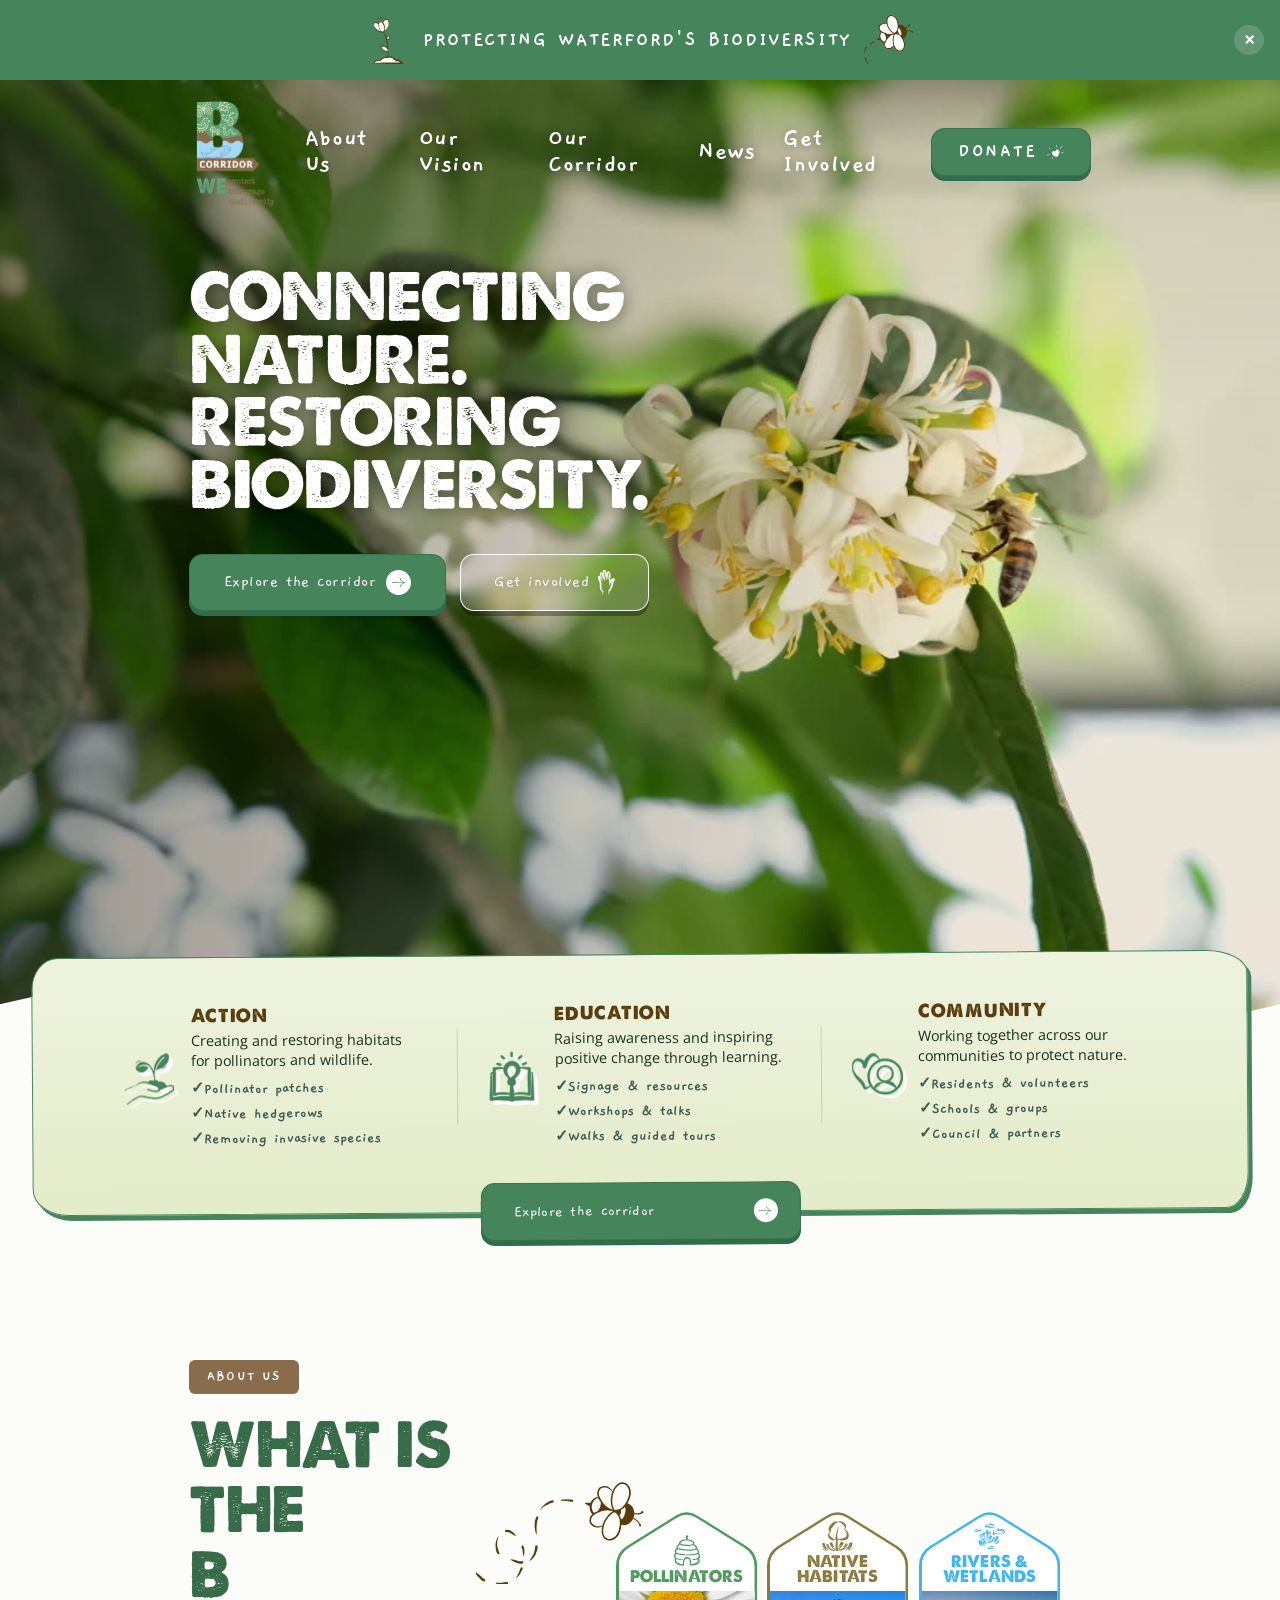
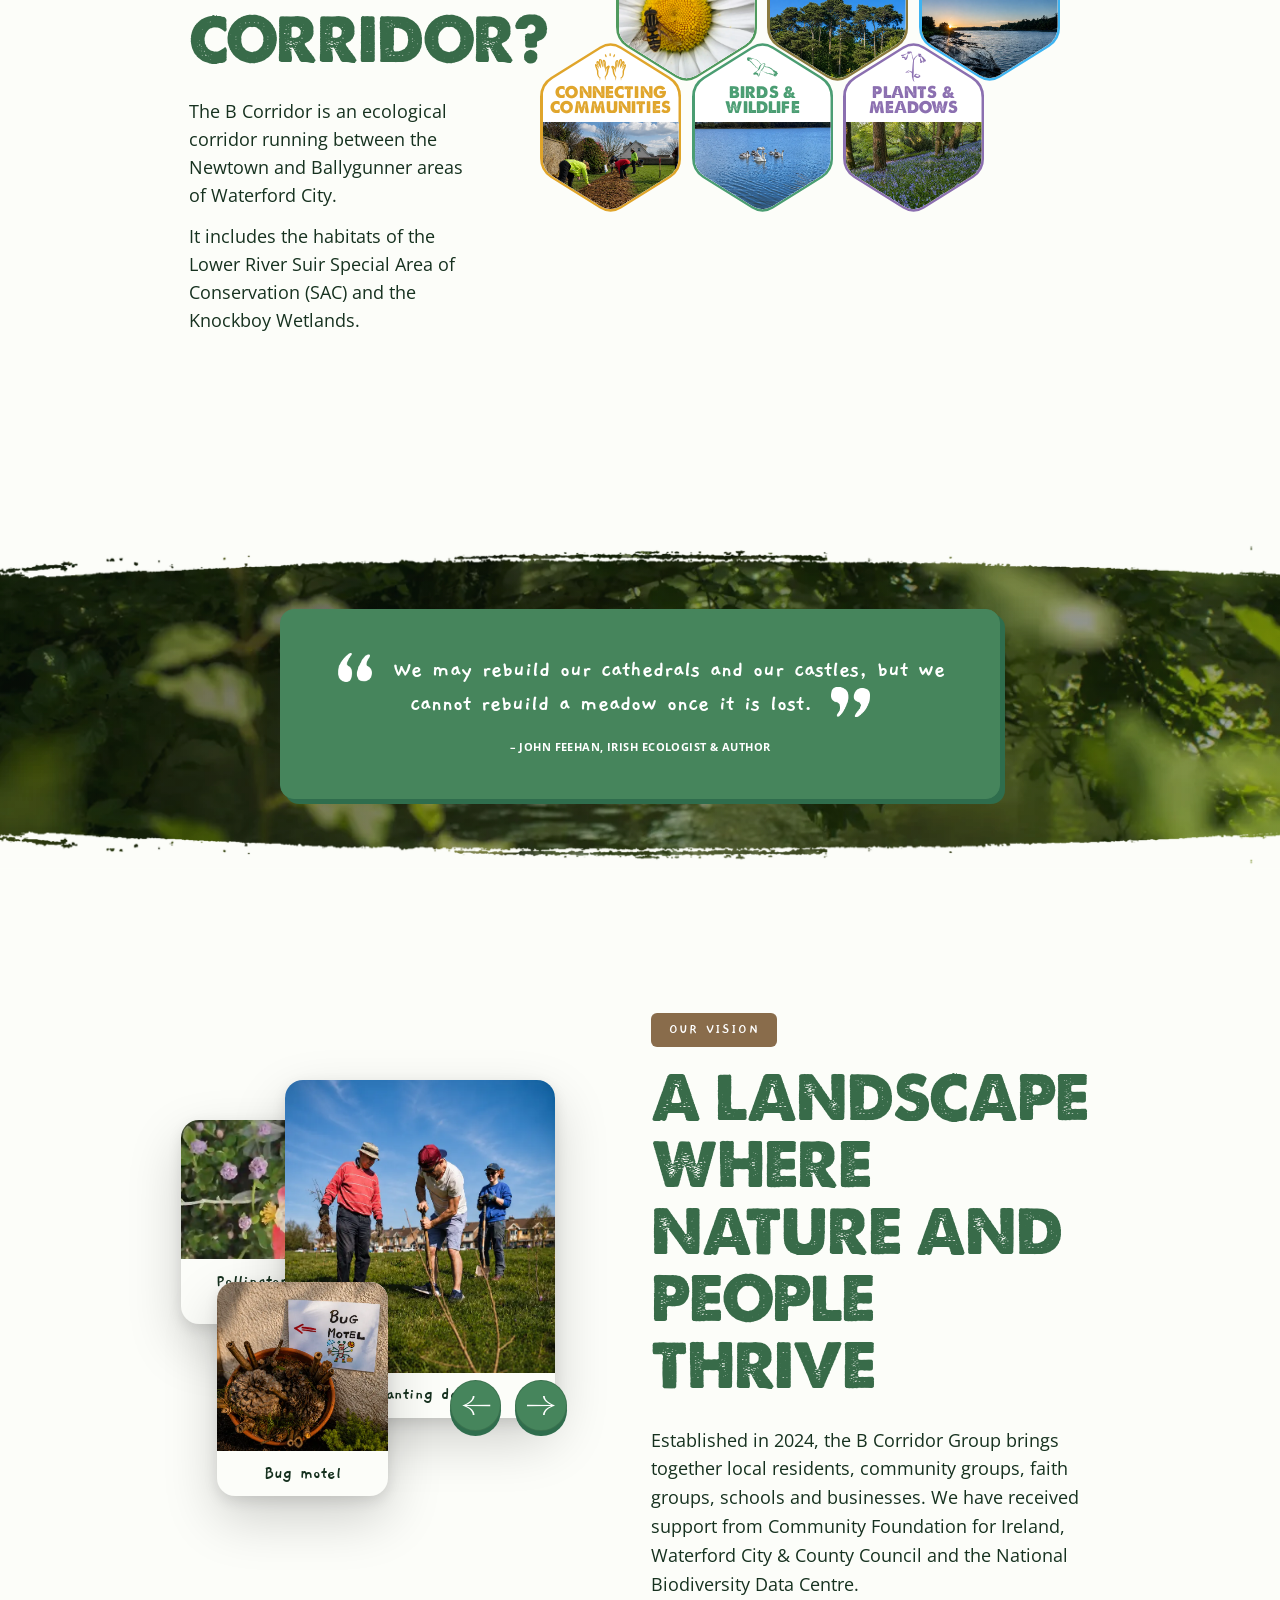
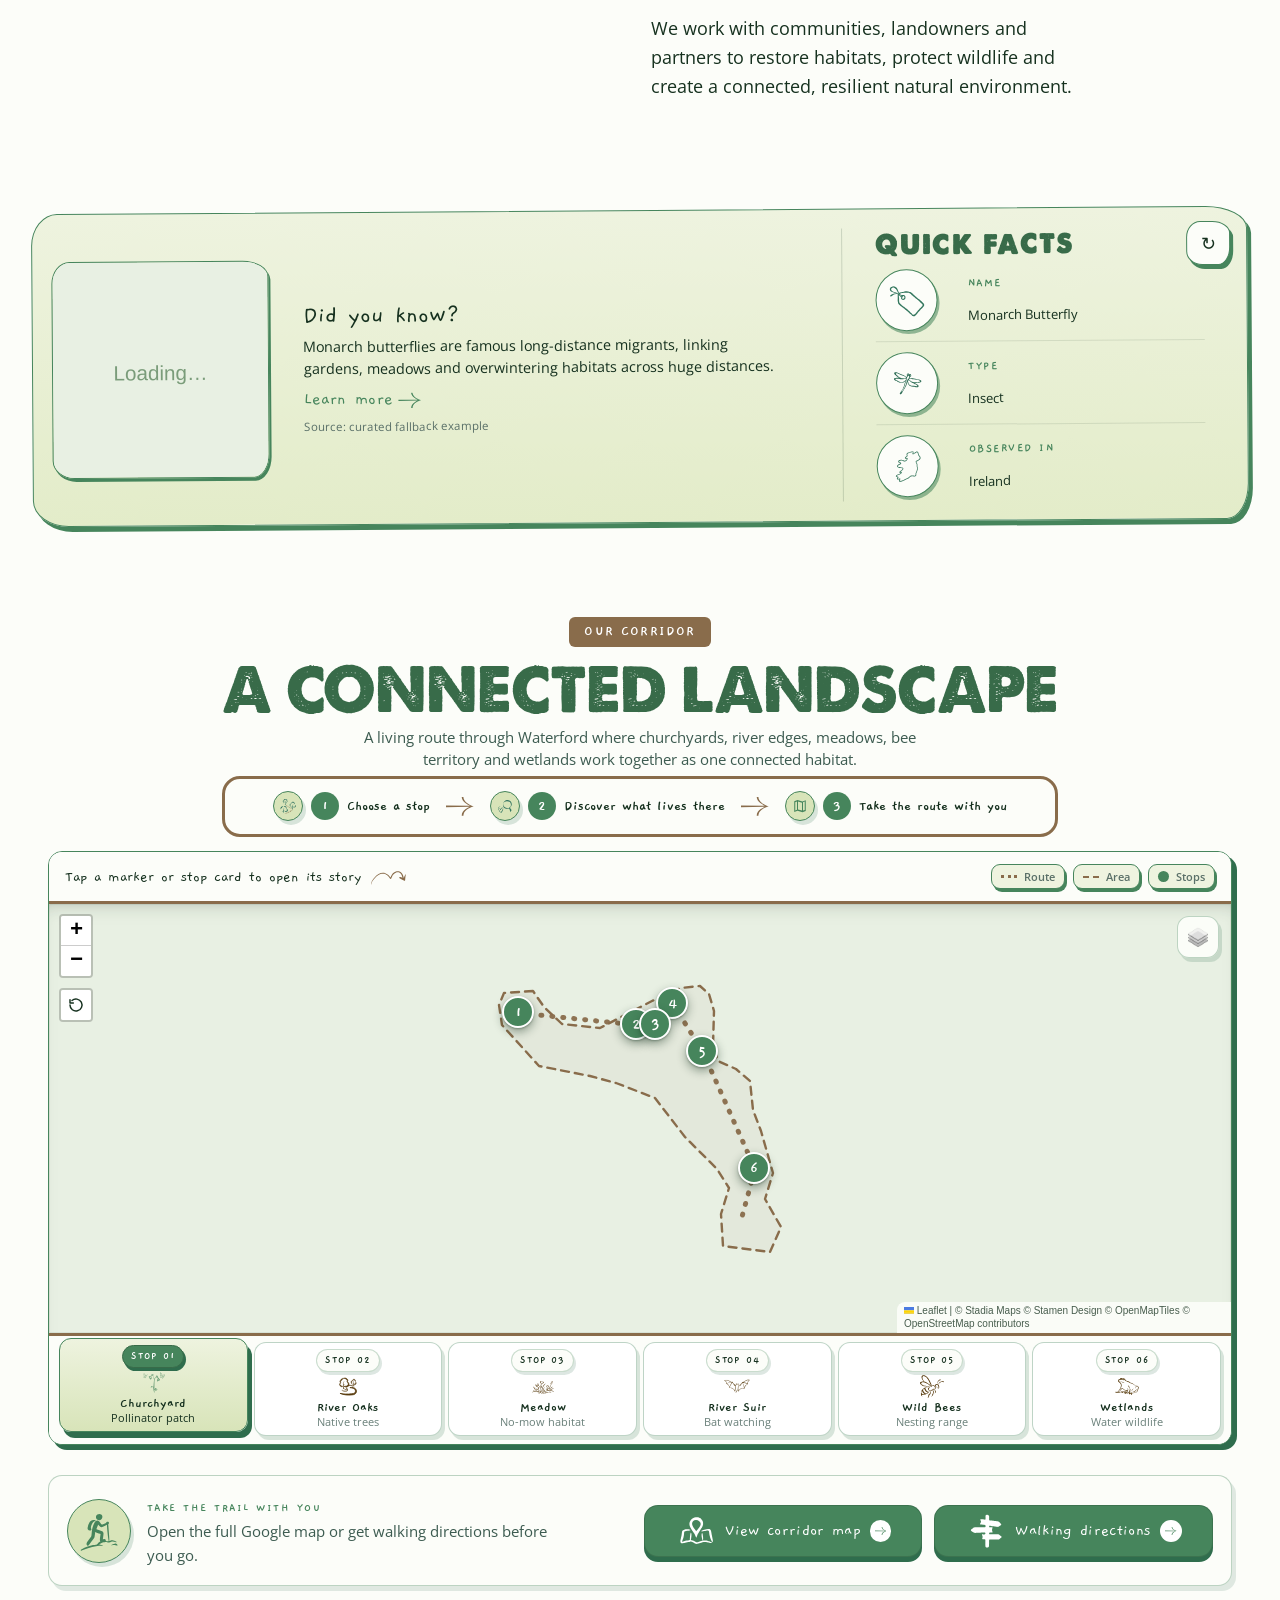
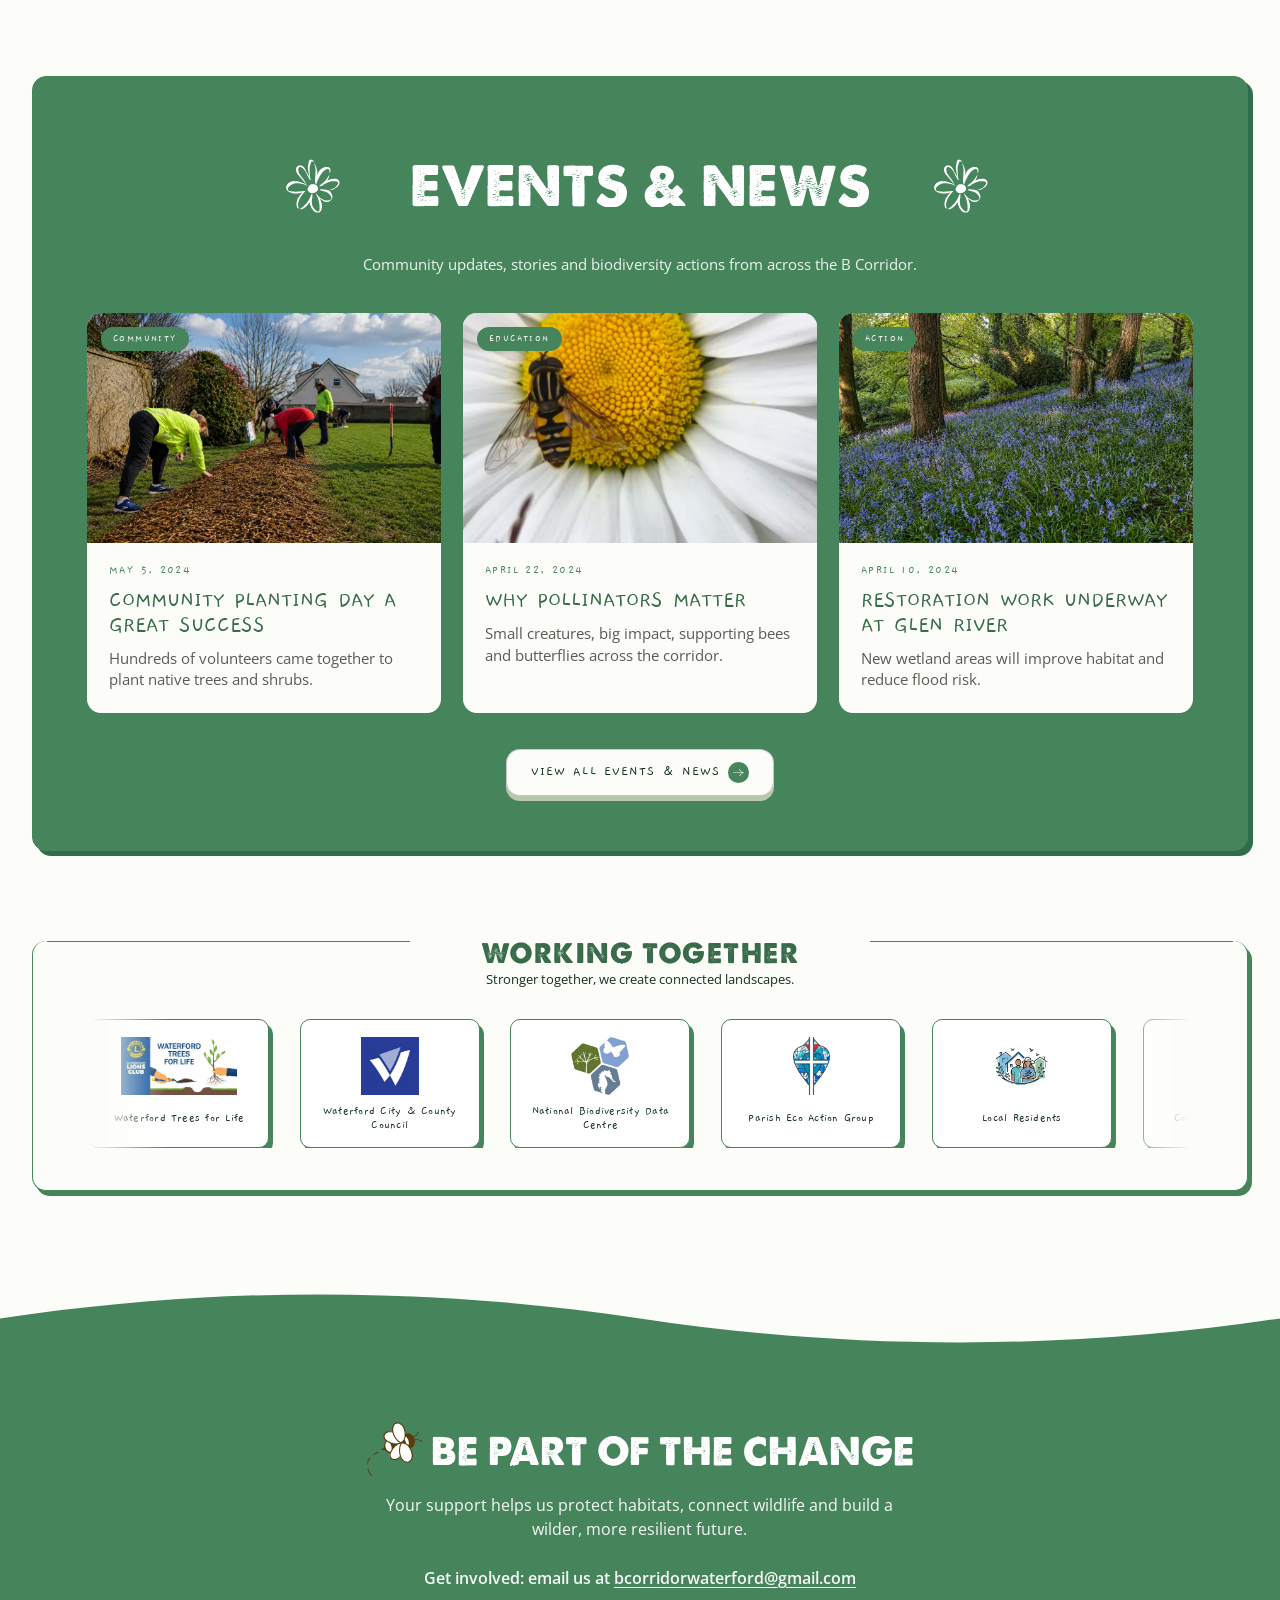
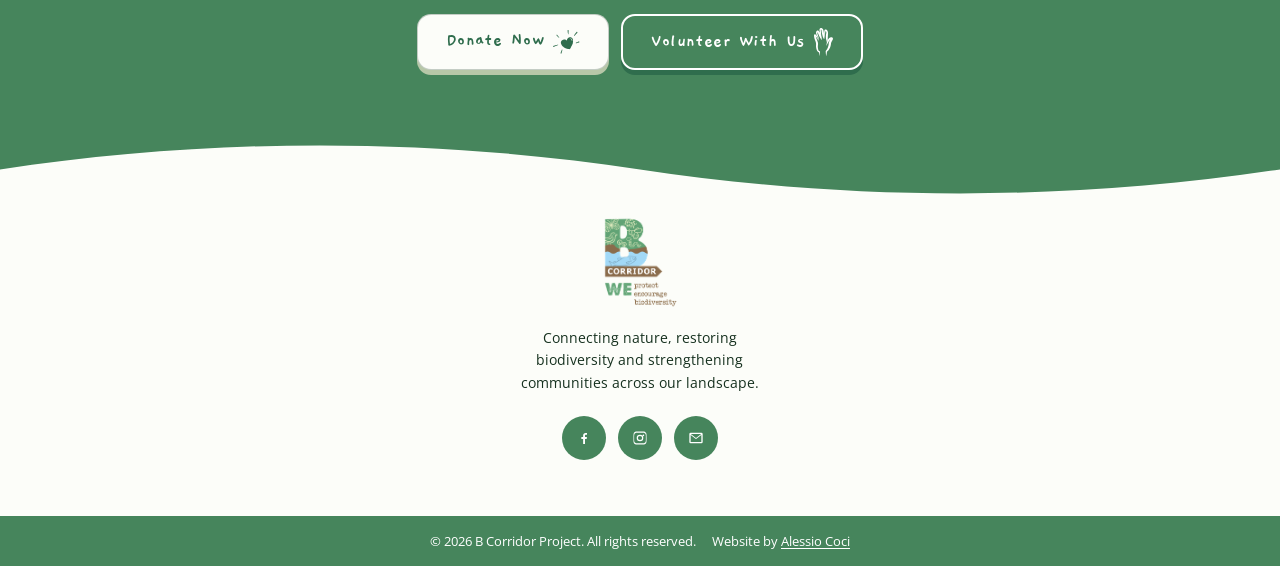
==== commit 549b34f1: "Update Instagram link, partner name, hero text sizing and positioning" ====
--- a/index.html
+++ b/index.html
@@ -1543,7 +1543,7 @@
                   alt="Eco Action group logo"
                   loading="lazy"
                 />
-                <span class="partner-name">Eco Action Group</span>
+                <span class="partner-name">Parish Eco Action Group</span>
               </div>
               <div class="partner-card partner-card--illustration">
                 <img
@@ -1593,7 +1593,7 @@
               </div>
               <div class="partner-card" aria-hidden="true">
                 <img src="assets/ecoaction-group.png" alt="" loading="lazy" />
-                <span class="partner-name">Eco Action Group</span>
+                <span class="partner-name">Parish Eco Action Group</span>
               </div>
               <div
                 class="partner-card partner-card--illustration"
@@ -1772,7 +1772,7 @@
               </a>
             </li>
             <li>
-              <a href="#" aria-label="Instagram">
+              <a href="https://www.instagram.com/waterfordbcorridor/" target="_blank" rel="noopener" aria-label="Instagram">
                 <svg viewBox="0 0 24 24" aria-hidden="true">
                   <path
                     d="M12 2.2c3.2 0 3.58.01 4.85.07 1.17.05 1.8.25 2.23.41.56.22.96.48 1.38.9.42.42.68.82.9 1.38.16.42.36 1.06.41 2.23.06 1.27.07 1.65.07 4.85s-.01 3.58-.07 4.85c-.05 1.17-.25 1.8-.41 2.23a3.7 3.7 0 0 1-.9 1.38c-.42.42-.82.68-1.38.9-.42.16-1.06.36-2.23.41-1.27.06-1.65.07-4.85.07s-3.58-.01-4.85-.07c-1.17-.05-1.8-.25-2.23-.41a3.7 3.7 0 0 1-1.38-.9 3.7 3.7 0 0 1-.9-1.38c-.16-.42-.36-1.06-.41-2.23C2.21 15.58 2.2 15.2 2.2 12s.01-3.58.07-4.85c.05-1.17.25-1.8.41-2.23.22-.56.48-.96.9-1.38.42-.42.82-.68 1.38-.9.42-.16 1.06-.36 2.23-.41C8.42 2.21 8.8 2.2 12 2.2Zm0 1.8c-3.14 0-3.51.01-4.75.07-.95.04-1.46.2-1.8.34-.45.17-.78.38-1.12.72-.34.34-.55.67-.72 1.12-.14.34-.3.85-.34 1.8C3.21 9.29 3.2 9.66 3.2 12s.01 2.71.07 3.95c.04.95.2 1.46.34 1.8.17.45.38.78.72 1.12.34.34.67.55 1.12.72.34.14.85.3 1.8.34 1.24.06 1.61.07 4.75.07s3.51-.01 4.75-.07c.95-.04 1.46-.2 1.8-.34.45-.17.78-.38 1.12-.72.34-.34.55-.67.72-1.12.14-.34.3-.85.34-1.8.06-1.24.07-1.61.07-3.95s-.01-2.71-.07-3.95c-.04-.95-.2-1.46-.34-1.8a3 3 0 0 0-.72-1.12 3 3 0 0 0-1.12-.72c-.34-.14-.85-.3-1.8-.34C15.51 4.01 15.14 4 12 4Zm0 3.05a4.95 4.95 0 1 1 0 9.9 4.95 4.95 0 0 1 0-9.9Zm0 1.8a3.15 3.15 0 1 0 0 6.3 3.15 3.15 0 0 0 0-6.3Zm5.16-1.92a1.16 1.16 0 1 1 0 2.32 1.16 1.16 0 0 1 0-2.32Z"
--- a/styles.css
+++ b/styles.css
@@ -3,7 +3,7 @@
    Organised by component. The brand palette and layout tokens
    live in :root; everything else references them by name.
    ============================================================ */
-
+ 
 :root {
   /* Typography */
   --font-display: 'Gaegu', sans-serif;          /* headings + UI labels */
@@ -11,7 +11,7 @@
   --font-serif-display: 'Cormorant Garamond', Georgia, serif; /* honeycomb titles */
   --font-serif-body: 'Libre Baskerville', Georgia, serif;     /* honeycomb body */
   --font-hand: 'Gaegu', sans-serif;              /* hand-drawn numerals; sans fallback flashes far less than cursive */
-
+ 
   /* Brand palette */
   --forest: #16311f;            /* darkest leaf green — headings & body */
   --green: #46855c;             /* primary green — buttons & accents */
@@ -27,56 +27,56 @@
   --cream-panel: #f1f3e6;       /* framed panel background */
   --footer-bg: #eef1e4;
   --white: #ffffff;
-
+ 
   /* Text tones */
   --text-body: #16311f;
   --text-muted: #3c5b50;
   --text-muted-2: #5a7068;
   --text-muted-3: #6a807a;
-
+ 
   /* Hairline borders */
   --hairline: rgba(22, 49, 31, 0.12);
   --hairline-strong: rgba(22, 49, 31, 0.14);
   --hairline-brown: rgba(137, 108, 75, 0.20);
-
+ 
   /* Layout */
   --page-gutter: 5cm;           /* desktop side margin */
   --announce-h: 80px;
   --section-y: clamp(64px, 7vw, 112px);
   --section-y-tight: clamp(38px, 4.5vw, 72px);
 }
-
+ 
 body.announce-closed { --announce-h: 0px; }
-
+ 
 /* ───────────── Reset & base ───────────── */
 *,
 *::before,
 *::after { box-sizing: border-box; margin: 0; padding: 0; }
-
+ 
 html {
   scroll-behavior: smooth;
   scroll-padding-top: calc(92px + var(--announce-h));
 }
-
+ 
 body {
   min-height: 100vh;
   font-family: var(--font-body);
   color: var(--text-body);
   background: var(--cream);
 }
-
+ 
 img { max-width: 100%; }
-
+ 
 h1, h2, h3, h4, h5 { font-family: var(--font-display); font-weight: 500; }
 h1 { font-size: clamp(2.75rem, 6vw, 5.25rem); }
 h2 { font-size: clamp(2.25rem, 5vw, 3.875rem); }
 h3 { font-size: clamp(1.25rem, 2.4vw, 1.6rem); }
 h4 { font-size: clamp(1rem, 2vw, 1.25rem); }
-
+ 
 p { font-family: var(--font-body); font-size: clamp(1rem, 1.6vw, 1.125rem); }
-
+ 
 button, input, textarea, select { font: inherit; }
-
+ 
 /* ───────────── Accessibility helpers ───────────── */
 .visually-hidden,
 .skip-link:not(:focus):not(:focus-visible) {
@@ -88,7 +88,7 @@
   white-space: nowrap;
   border: 0;
 }
-
+ 
 .skip-link {
   position: fixed;
   top: 14px; left: 14px;
@@ -101,13 +101,13 @@
   text-decoration: none;
   box-shadow: 0 12px 30px rgba(0, 0, 0, 0.22);
 }
-
+ 
 :where(a, button, input, textarea, select):focus-visible {
   outline: 3px solid rgba(137, 108, 75, 0.85);
   outline-offset: 4px;
   border-radius: 10px;
 }
-
+ 
 /* Offset anchor jumps so fixed header doesn't cover the target */
 .anchor-target {
   position: absolute;
@@ -116,7 +116,7 @@
   width: 1px; height: 1px;
   pointer-events: none;
 }
-
+ 
 /* ============================================================
    BUTTONS
    ============================================================ */
@@ -139,7 +139,7 @@
 .btn:hover,
 .btn:focus-visible { transform: translateY(2px); box-shadow: 0 3px 0 var(--btn-shadow, #2f6d4d); }
 .btn:active { transform: translateY(5px); box-shadow: 0 0 0 var(--btn-shadow, #2f6d4d); }
-
+ 
 /* Primary — solid green */
 .btn--primary {
   --btn-shadow: #2f6d4d;
@@ -151,7 +151,7 @@
 }
 .btn--primary:hover,
 .btn--primary:focus-visible { background: var(--green-dark); }
-
+ 
 /* Secondary — dusty blue (over light sections) */
 .btn--secondary {
   --btn-shadow: #5a86a3;
@@ -168,7 +168,7 @@
   border-color: var(--blue-dark);
   color: var(--forest);
 }
-
+ 
 /* Donate — green to match primary CTA, label + heart */
 .btn--donate {
   --btn-shadow: #2f6d4d;
@@ -183,7 +183,7 @@
 }
 .btn--donate:hover,
 .btn--donate:focus-visible { background: var(--green-dark); }
-
+ 
 .donate-label {
   order: 1;
   border-bottom: 1.5px solid transparent;
@@ -203,7 +203,7 @@
   display: block;
   fill: currentColor;   /* matches the button's text color */
 }
-
+ 
 /* Heartbeat the Donate heart on hover */
 @keyframes heart-pulse {
   0%   { transform: scale(1); }
@@ -221,7 +221,7 @@
 }
 .btn:hover .donate-label,
 .btn:focus-visible .donate-label { border-bottom-color: currentColor; }
-
+ 
 /* Map — solid green pill */
 .btn--map {
   --btn-shadow: #2f6d4d;
@@ -234,7 +234,7 @@
 }
 .btn--map:hover,
 .btn--map:focus-visible { background: var(--green-dark); color: var(--white); }
-
+ 
 /* News — white pill on the green panel */
 .btn--news {
   --btn-shadow: #b7c7a8;
@@ -248,7 +248,7 @@
 }
 .btn--news:hover,
 .btn--news:focus-visible { background: var(--white); color: var(--forest); }
-
+ 
 /* CTA buttons (on the green CTA panel) */
 .btn--cta-solid,
 .btn--cta-outline {
@@ -268,7 +268,7 @@
 .btn--cta-solid:focus-visible { --btn-shadow: #2f6d4d; background: var(--green); color: var(--white); border-color: var(--white); }
 .btn--cta-solid .donate-label,
 .btn--cta-solid .donate-heart { color: inherit; }
-
+ 
 .btn--cta-outline {
   --btn-shadow: #2f6d4d;   /* dark green ledge so it reads on the green section */
   background: transparent;
@@ -279,7 +279,7 @@
 .btn--cta-outline:hover,
 .btn--cta-outline:focus-visible,
 .btn--cta-outline:active { --btn-shadow: #2f6d4d; background: var(--cream); color: #2f6d4d; }
-
+ 
 /* Trailing circular arrow badge (Explore the corridor / map / news) */
 .btn-icon {
   display: inline-flex;
@@ -310,7 +310,7 @@
 :focus-visible > .btn-icon .cta-arrow { transform: translateX(3px); }
 /* On the cream news button, invert: green circle, white arrow */
 .btn--news .btn-icon { background: var(--green); color: var(--white); }
-
+ 
 /* Trailing plant sprig icon — sits right of the label, follows button text color */
 .btn-leaf {
   display: inline-flex;
@@ -324,7 +324,7 @@
   display: block;
   fill: currentColor;
 }
-
+ 
 /* ============================================================
    SHARED ACCENTS
    ============================================================ */
@@ -347,7 +347,7 @@
   transition: background-color .2s ease;
 }
 .kicker:hover { background: var(--brown-dark); }
-
+ 
 /* ============================================================
    HEADER — announcement + transparent navbar
    ============================================================ */
@@ -371,7 +371,7 @@
   -webkit-backdrop-filter: blur(10px);
   box-shadow: 0 14px 36px rgba(70, 133, 92, 0.12);
 }
-
+ 
 /* Announcement bar */
 .announce {
   position: relative;
@@ -388,7 +388,7 @@
   text-align: center;
 }
 .announce.is-hidden { display: none; }
-
+ 
 .announce-content {
   display: inline-flex;
   align-items: center;
@@ -400,7 +400,7 @@
   font-family: var(--font-hand);   /* Gaegu */
   text-transform: uppercase;
   letter-spacing: 0.08em;
-  font-size: 0.82rem;
+  font-size: 1.3rem;
   font-weight: 700;
 }
 .announce-icon {
@@ -414,7 +414,7 @@
 .announce-icon--bee { filter: brightness(0) invert(1); }
 .announce-icon--art { width: 52px; height: 56px; flex-basis: 52px; }
 .announce-icon--plant { width: 46px; height: 50px; flex-basis: 46px; }
-
+ 
 .announce-close {
   position: absolute;
   right: 16px; top: 50%;
@@ -437,7 +437,7 @@
   background: rgba(255, 255, 255, 0.26);
   transform: translateY(-50%) scale(1.04);
 }
-
+ 
 /* Navbar */
 .navbar {
   max-width: 1280px;
@@ -449,7 +449,7 @@
   gap: 24px;
   transition: padding .55s cubic-bezier(.22, 1, .36, 1);
 }
-
+ 
 /* Brand — full / short logo crossfade on scroll */
 .brand {
   position: relative;
@@ -468,15 +468,15 @@
   transition: height .55s cubic-bezier(.22, 1, .36, 1), opacity .55s cubic-bezier(.22, 1, .36, 1), transform .55s cubic-bezier(.22, 1, .36, 1);
   will-change: height, transform;
 }
-.brand-logo--full { height: 90px; opacity: 1; transform: scale(1); }
-
+.brand-logo--full { height: 120px; opacity: 1; transform: scale(1); }
+ 
 .site-header.is-scrolled .brand,
 .site-header.menu-is-open .brand { min-width: 74px; }
 .site-header.is-scrolled .navbar,
 .site-header.menu-is-open .navbar { padding-top: 6px; padding-bottom: 6px; }
 .site-header.is-scrolled .brand-logo--full,
-.site-header.menu-is-open .brand-logo--full { height: 56px; }
-
+.site-header.menu-is-open .brand-logo--full { height: 74px; }
+ 
 /* Nav links — white over the hero, forest once scrolled */
 .nav-links {
   margin-left: auto;
@@ -510,14 +510,14 @@
 }
 .nav-links a:hover::after,
 .nav-links a:focus-visible::after { transform: scaleX(1); }
-
+ 
 .site-header.is-scrolled .nav-links a,
 .site-header.menu-is-open .nav-links a { color: #386b49; text-shadow: none; }
 .site-header.is-scrolled .nav-links a::after,
 .site-header.menu-is-open .nav-links a::after { background: var(--green); }
-
+ 
 .nav-donate-link { display: none; }
-
+ 
 .mobile-menu {
   display: none;
   position: relative;
@@ -547,7 +547,7 @@
 .site-header.menu-is-open .mobile-menu span    { opacity: 0; }
 .site-header.menu-is-open .mobile-menu::before { transform: translate(-50%, -50%) rotate(45deg); }
 .site-header.menu-is-open .mobile-menu::after  { transform: translate(-50%, -50%) rotate(-45deg); }
-
+ 
 /* ============================================================
    HERO
    ============================================================ */
@@ -563,21 +563,18 @@
   isolation: isolate;
   z-index: 1;
 }
-
+ 
 .hero-video {
   position: absolute;
   inset: 0;
   width: 100%; height: 100%;
   object-fit: cover;
   object-position: center;
-  z-index: -2;
+  z-index: 0;
   pointer-events: none;
   /* Hidden until it's actually playing, then fade in over the poster. */
   opacity: 0;
   transition: opacity .7s ease;
-  transform: translate3d(0, 0, 0) scale(1.001);
-  backface-visibility: hidden;
-  will-change: transform;
 }
 .hero-video.is-playing { opacity: 1; }
 /* On tablet/laptop the centered crop hides the bee — nudge the window a touch. */
@@ -587,21 +584,22 @@
 @media (max-width: 900px) {
   .hero-video { object-position: 68% center; }
 }
-
+ 
 /* Legibility gradient between video and copy */
 .site-hero::after {
   content: "";
   position: absolute;
   inset: 0;
-  z-index: -1;
+  z-index: 1;
   pointer-events: none;
   background:
     linear-gradient(90deg, rgba(0, 0, 0, .35) 0%, rgba(0, 0, 0, .15) 45%, rgba(0, 0, 0, 0) 75%),
     linear-gradient(180deg, rgba(0, 0, 0, .15) 0%, rgba(0, 0, 0, 0) 40%);
 }
-
+ 
 .hero-inner {
   position: relative;
+  z-index: 2;
   width: 100%;
   max-width: 1280px;
   height: 100%;
@@ -610,13 +608,13 @@
   display: flex;
   align-items: flex-start;
 }
-
+ 
 .hero-copy {
   display: grid;
   gap: 22px;
   width: min(86vw, 460px);
 }
-
+ 
 .site-hero h1 {
   color: var(--white);
   font-size: clamp(2.6rem, 9vw, 3.8rem);
@@ -624,7 +622,7 @@
   letter-spacing: -0.02em;
   text-shadow: 0 2px 18px rgba(0, 0, 0, 0.45);
 }
-
+ 
 .hero-copy p {
   max-width: 470px;
   color: rgba(255, 255, 255, 0.95);
@@ -632,7 +630,7 @@
   line-height: 1.5;
   text-shadow: 0 1px 8px rgba(0, 0, 0, 0.3);
 }
-
+ 
 .hero-actions {
   display: flex;
   align-items: center;
@@ -640,7 +638,7 @@
   flex-wrap: wrap;
   margin-top: 6px;
 }
-
+ 
 /* Hero secondary button is a glass pill so it reads over the video */
 .site-hero .btn--secondary {
   --btn-shadow: rgba(0, 0, 0, 0.3);
@@ -657,7 +655,7 @@
   background: rgba(255, 255, 255, 0.24);
   border-color: var(--white);
 }
-
+ 
 /* Organic cream wave at the foot of the hero */
 .hero-wave {
   position: absolute;
@@ -671,13 +669,13 @@
 }
 .hero-wave svg { display: block; width: 100%; height: 100%; }
 .hero-wave path { fill: var(--cream); }
-
+ 
 @media (min-width: 901px) {
   .site-hero { height: 118vh; min-height: 920px; }
   .hero-inner { align-items: stretch; padding: 0; }
   .hero-copy {
     position: absolute;
-    top: clamp(230px, 26vh, 340px);
+    top: clamp(265px, 29vh, 380px);
     left: 0;
     width: min(720px, 56vw);
     z-index: 6;
@@ -691,7 +689,7 @@
 }
 @media (min-width: 901px) and (max-height: 800px) {
   .site-hero { height: 124vh; min-height: 900px; }
-  .hero-copy { top: clamp(205px, 25vh, 285px); }
+  .hero-copy { top: clamp(235px, 27vh, 320px); }
 }
 @media (max-width: 900px) {
   .hero-wave { height: 92px; }
@@ -702,7 +700,7 @@
   .hero-wave { height: 76px; }
   .hero-actions { margin-top: clamp(220px, 44vw, 320px); justify-content: center; }
 }
-
+ 
 /* ============================================================
    POST-HERO IMPACT CARD
    ============================================================ */
@@ -738,7 +736,7 @@
   align-items: center;
   overflow: visible;
 }
-
+ 
 .impact-card-item {
   position: relative;
   min-height: 100px;
@@ -808,7 +806,7 @@
   font-weight: 400;
   color: var(--forest);
 }
-
+ 
 .impact-card-cta {
   position: absolute;
   left: 50%; bottom: 0;
@@ -844,7 +842,7 @@
   transform: translate(-50%, calc(50% + 5px));
   box-shadow: 0 0 0 #2f6d4d;
 }
-
+ 
 @media (max-width: 900px) {
   .impact-card-section { margin-top: -72px; padding-bottom: clamp(76px, 10vw, 104px); }
   .impact-card-inner { width: calc(100% - 44px); max-width: calc(100% - 44px); }
@@ -858,7 +856,7 @@
   .impact-card-item { min-height: 0; padding: 0; }
   .impact-card-item:not(:last-of-type)::after { display: none; }
 }
-
+ 
 /* ============================================================
    BIODIVERSITY + HONEYCOMB
    ============================================================ */
@@ -879,7 +877,7 @@
   margin: 0 auto;
   padding: var(--section-y-tight) 32px var(--section-y);
 }
-
+ 
 .content-left {
   position: relative;
   max-width: 500px;
@@ -900,7 +898,7 @@
   line-height: 1.55;
 }
 .content-left p:last-of-type { margin-bottom: 28px; }
-
+ 
 /* Hover the B in "B Corridor" — the bee takes its place */
 .bee-b { position: relative; transition: color .2s ease; }
 .bee-b::after {
@@ -919,7 +917,7 @@
 }
 .bee-b:hover, .bee-b:focus-visible { color: transparent; }
 .bee-b:hover::after, .bee-b:focus-visible::after { opacity: 1; transform: scale(1) rotate(0); }
-
+ 
 .biodiversity-bee {
   position: absolute;
   left: clamp(-88px, -5vw, -38px);
@@ -949,7 +947,7 @@
   isolation: isolate;
   container-type: inline-size;
 }
-
+ 
 .comb {
   position: absolute;
   z-index: 2;
@@ -977,7 +975,7 @@
 .honeycomb.in-view .comb--vision    { transition-delay: .32s; }
 .honeycomb.in-view .comb--bumblebee { transition-delay: .40s; }
 .honeycomb.in-view .comb--connect   { transition-delay: .48s; }
-
+ 
 .comb-card {
   --border: var(--comb-green);
   background: var(--border);
@@ -986,7 +984,7 @@
 .comb--green { --border: var(--comb-green); }
 .comb--gold { --border: var(--comb-gold); }
 .comb--water { --border: #3eb4f2; }   /* Rivers & Wetlands hexagon */
-
+ 
 .comb-inner {
   width: 100%; height: 100%;
   clip-path: url(#hex-rounded);
@@ -1035,7 +1033,7 @@
 }
 .comb--photo { overflow: hidden; background: #d9d9d9; }
 .comb--photo img { display: block; width: 100%; height: 100%; object-fit: cover; }
-
+ 
 /* Cell placement (percentages of the honeycomb box) */
 .comb--mission   { left: 12.5%; top: 0;      width: 25%; height: 57.14%; }
 .comb--butterfly { left: 37.5%; top: 0;      width: 25%; height: 57.14%; }
@@ -1044,7 +1042,7 @@
 .comb--vision    { left: 25%;   top: 42.86%; width: 25%; height: 57.14%; }
 .comb--bumblebee { left: 50%;   top: 42.86%; width: 25%; height: 57.14%; }
 .comb--connect   { left: 75%;   top: 42.86%; width: 25%; height: 57.14%; }
-
+ 
 /* ============================================================
    6-hexagon honeycomb — icon + title over photo; hover fades the
    photo and reveals the explanation. No zoom on hover.
@@ -1068,7 +1066,7 @@
 }
 .honeycomb.in-view .comb6 { opacity: 1; transform: none; }
 .comb6:hover { filter: drop-shadow(0 9px 20px rgba(0, 0, 0, 0.16)); }
-
+ 
 /* honeycomb placement: 3 over 3, top row nudged half a cell right so the
    bottom row staggers out to the left (matches the reference) */
 .comb6:nth-child(1) { left: 14.57%;  top: 0; }
@@ -1083,7 +1081,7 @@
 .honeycomb.in-view .comb6:nth-child(4) { transition-delay: .24s; }
 .honeycomb.in-view .comb6:nth-child(5) { transition-delay: .32s; }
 .honeycomb.in-view .comb6:nth-child(6) { transition-delay: .40s; }
-
+ 
 /* per-hexagon colours (matched to the reference) */
 .comb6--pollinators { --c: #4f9a5e; }
 .comb6--habitats    { --c: #8a7a3e; }
@@ -1091,7 +1089,7 @@
 .comb6--communities { --c: #e0a52b; }
 .comb6--birds       { --c: #4a9d72; }
 .comb6--meadows     { --c: #8b6fb0; }
-
+ 
 .comb6-inner {
   width: 100%; height: 100%;
   clip-path: url(#hex-rounded);
@@ -1099,7 +1097,7 @@
   display: flex;
   flex-direction: column;
 }
-
+ 
 /* top half — icon + title */
 .comb6-head {
   flex: 0 0 47%;
@@ -1129,7 +1127,7 @@
   letter-spacing: .01em;
   color: var(--c) !important;           /* beats the global heading colour */
 }
-
+ 
 /* bottom half — photo with the explanation hidden behind it */
 .comb6-media {
   position: relative;
@@ -1162,13 +1160,13 @@
 }
 .comb6:hover .comb6-photo,
 .comb6:focus-within .comb6-photo { opacity: 0; }
-
+ 
 /* touch devices can't hover — reveal text on tap via :target-like focus,
    and otherwise keep the photo (icon + title still convey the topic) */
 @media (hover: none) {
   .comb6-text { padding-bottom: 16%; }
 }
-
+ 
 @media (max-width: 1100px) {
   .biodiversity-inner { grid-template-columns: 1fr; gap: 40px; padding-left: 24px; padding-right: 24px; }
   .content-left { max-width: 640px; }
@@ -1185,7 +1183,7 @@
   .comb-art--tree { width: 57%; }                 /* native habitats */
   .comb--connect .comb-art { width: 57%; }        /* connecting communities */
 }
-
+ 
 /* ============================================================
    QUOTE
    ============================================================ */
@@ -1231,12 +1229,12 @@
   border-radius: 14px;
   box-shadow: 5px 5px 0 #2f6d4d;
 }
-
+ 
 .quote-text,
 .quote-author { transition: opacity .45s ease, transform .45s ease; }
 .quote-content.is-fading .quote-text,
 .quote-content.is-fading .quote-author { opacity: 0; transform: translateY(-8px); }
-
+ 
 .quote-text {
   max-width: 720px;
   min-height: 2.8em;
@@ -1278,7 +1276,7 @@
   text-transform: uppercase;
   color: var(--white);
 }
-
+ 
 @media (max-width: 1100px) {
   .quote-section { --pad-y: 54px; --next-overlap: 48px; padding-left: 24px; padding-right: 24px; }
   .quote-text { min-height: 4.4em; }
@@ -1288,7 +1286,7 @@
   .quote-content { padding: 22px 20px; border-radius: 18px; }
   .quote-text { min-height: 5.8em; }
 }
-
+ 
 /* ============================================================
    MISSION
    ============================================================ */
@@ -1325,7 +1323,7 @@
   align-items: center;
   gap: clamp(36px, 5vw, 64px);
 }
-
+ 
 /* Polaroid photo cluster */
 .mission-illustration {
   position: relative;
@@ -1401,12 +1399,12 @@
   color: var(--forest);
   text-align: center;
 }
-
+ 
 /* Layout slots — JS rotates these classes between the polaroids */
 .polaroid.is-slot-1 { width: 68%; left: 24%; top: -1%; z-index: 4; }
 .polaroid.is-slot-2 { width: 41%; left: -2%; top: 10%; z-index: 2; }
 .polaroid.is-slot-3 { width: 43%; left: 7%;  top: 54%; z-index: 5; }
-
+ 
 /* Chunky circular arrow nav for cycling featured image */
 .polaroid-nav-group {
   position: absolute;
@@ -1452,7 +1450,7 @@
 .polaroid-nav--next:focus-visible .cta-arrow { transform: translateX(3px); }
 .polaroid-nav--prev:hover .cta-arrow,
 .polaroid-nav--prev:focus-visible .cta-arrow { transform: scaleX(-1) translateX(3px); }
-
+ 
 .mission-content { padding: 20px 0; }
 .mission-content h2 {
   max-width: 520px;
@@ -1470,7 +1468,7 @@
   line-height: 1.6;
 }
 .mission-content > p:last-of-type { margin-bottom: 0; }
-
+ 
 @media (max-width: 1100px) {
   .mission-section { margin-top: -48px; padding-left: 30px; padding-right: 30px; }
   .mission-inner { grid-template-columns: 1fr; gap: 50px; text-align: center; }
@@ -1494,7 +1492,7 @@
   .polaroid-nav { width: 46px; height: 46px; }
   .polaroid-nav-group { gap: 10px; }
 }
-
+ 
 /* ============================================================
    DID YOU KNOW (live fact card)
    ============================================================ */
@@ -1585,7 +1583,7 @@
 }
 .fact-item:first-child { padding-top: 0; }
 .fact-item:last-child { padding-bottom: 0; border-bottom: 0; }
-
+ 
 .fact-item--with-icon {
   grid-template-columns: 74px minmax(0, 1fr);
 }
@@ -1678,8 +1676,8 @@
   line-height: 1.35;
   color: var(--text-muted-2);
 }
-
-
+ 
+ 
 .fact-refresh {
   position: absolute;
   top: 14px; right: 16px;
@@ -1712,7 +1710,7 @@
   from { transform: rotate(0); }
   to   { transform: rotate(360deg); }
 }
-
+ 
 @media (max-width: 860px) {
   .fact-card {
     width: calc(100% - 28px);
@@ -1729,7 +1727,7 @@
   }
   .fact-list { grid-template-columns: repeat(2, minmax(0, 1fr)); column-gap: 18px; }
 }
-
+ 
 @media (max-width: 660px) {
   /* stack everything in one centered column */
   .fact-card {
@@ -1749,7 +1747,7 @@
   .fact-list { grid-template-columns: 1fr; text-align: left; }
   .fact-item { grid-template-columns: 74px minmax(0, 1fr); }
 }
-
+ 
 /* ============================================================
    CONNECTED LANDSCAPE / MAP
    ============================================================ */
@@ -1767,7 +1765,7 @@
   gap: clamp(34px, 4vw, 56px);
   align-items: start;
 }
-
+ 
 /* Intro copy — stacked above the map */
 .landscape-copy {
   max-width: 860px;
@@ -1791,7 +1789,7 @@
   line-height: 1.7;
   color: var(--text-muted);
 }
-
+ 
 /* Numbered approach list on hairlines */
 .approach-list {
   counter-reset: step;
@@ -1854,7 +1852,7 @@
   justify-content: center;
   gap: 12px;
 }
-
+ 
 /* Map — full-width framed object below the intro */
 .map-panel {
   position: relative;
@@ -1893,7 +1891,7 @@
   line-height: 1.15;
   color: var(--forest);
 }
-
+ 
 .map-legend {
   display: inline-flex;
   flex-wrap: wrap;
@@ -1919,14 +1917,14 @@
 .map-legend-chip--route::before { border-top: 3px dotted var(--brown); }
 .map-legend-chip--area::before { border-top: 2px dashed var(--brown); }
 .map-legend-chip--stop::before { width: 11px; height: 11px; border-radius: 999px; background: var(--green); }
-
-
+ 
+ 
 .map-header-copy strong {
   display: inline-flex;
   align-items: center;
   gap: 12px;
 }
-
+ 
 .map-header-arrow {
   width: clamp(52px, 6vw, 82px);
   height: auto;
@@ -1934,18 +1932,18 @@
   flex: 0 0 auto;
   transform: translateY(3px) rotate(-8deg);
 }
-
+ 
 @media (max-width: 640px) {
   .map-header-copy strong {
     align-items: flex-start;
   }
-
+ 
   .map-header-arrow {
     width: 54px;
     transform: translateY(1px) rotate(-8deg);
   }
 }
-
+ 
 .map-canvas {
   position: relative;
   background: #e8f0e3;
@@ -1972,7 +1970,7 @@
 .bcorridor-map .leaflet-pane,
 .bcorridor-map .leaflet-top,
 .bcorridor-map .leaflet-bottom { z-index: 1; }
-
+ 
 /* Stop strip - bottom icon cards */
 .stop-strip {
   display: grid;
@@ -2066,7 +2064,7 @@
 .stop-button.is-active .stop-icon { color: var(--green); }
 .stop-button.is-active strong,
 .stop-button.is-active small { color: var(--forest); }
-
+ 
 /* Stop detail panel - appears below the map + bottom icons */
 .stop-detail {
   display: grid;
@@ -2142,7 +2140,7 @@
   font-size: 0.7rem;
   font-weight: 700;
 }
-
+ 
 /* Leaflet markers + popups */
 .bcorridor-marker { background: transparent; border: none; }
 .bcorridor-marker-pin {
@@ -2175,7 +2173,7 @@
   transform: translateY(-2px) scale(1.12);
   box-shadow: 0 0 0 4px rgba(70, 133, 92, 0.32), 0 9px 20px rgba(22, 49, 31, 0.48);
 }
-
+ 
 .leaflet-popup-content-wrapper {
   border-radius: 12px;
   border: 1.5px solid #46855c;
@@ -2194,13 +2192,13 @@
   color: var(--forest);
 }
 .bcorridor-popup p { margin: 0; font-family: var(--font-body); font-size: 0.85rem; line-height: 1.45; color: var(--text-muted-2); }
-
+ 
 @media (prefers-reduced-motion: reduce) {
   .bcorridor-marker-pin,
   .stop-button,
   .stop-button::before { transition: none; }
 }
-
+ 
 @media (max-width: 1080px) {
   .landscape-inner { gap: 38px; }
   .landscape-copy h2 { max-width: none; }
@@ -2215,7 +2213,7 @@
   .stop-detail__figure { order: -1; min-height: 210px; }
   .stop-detail__figure img { min-height: 210px; }
 }
-
+ 
 /* ============================================================
    EVENTS & NEWS
    ============================================================ */
@@ -2237,7 +2235,7 @@
   border-radius: 14px;
   box-shadow: 5px 5px 0 #2f6d4d;
 }
-
+ 
 .news-copy {
   max-width: min(980px, 100%);
   margin: 0 auto;
@@ -2273,7 +2271,7 @@
 .news-flower--end { animation: news-flower-spin-end 12s linear infinite; }
 @keyframes news-flower-spin-start { from { transform: rotate(-18deg); } to { transform: rotate(342deg); } }
 @keyframes news-flower-spin-end { from { transform: scaleX(-1) rotate(18deg); } to { transform: scaleX(-1) rotate(378deg); } }
-
+ 
 .news-copy p {
   max-width: 720px;
   margin: 0 auto;
@@ -2282,7 +2280,7 @@
   line-height: 1.55;
   color: rgba(255, 255, 255, 0.9);
 }
-
+ 
 .news-grid {
   display: grid;
   grid-template-columns: repeat(3, minmax(0, 1fr));
@@ -2336,9 +2334,9 @@
   color: var(--forest);
 }
 .news-card p { margin: 0; font-family: var(--font-body); font-size: 0.92rem; line-height: 1.48; color: #5b5b55; }
-
+ 
 .news-inner .btn--news { justify-self: center; }
-
+ 
 @media (max-width: 780px) {
   .news-grid { grid-template-columns: repeat(2, minmax(0, 1fr)); }
   .news-grid .news-card:nth-child(3) { grid-column: 1 / -1; max-width: 480px; margin: 0 auto; width: 100%; }
@@ -2367,7 +2365,7 @@
   .news-flower { width: clamp(38px, 11vw, 54px); }
   .news-inner { padding: 28px 16px 26px; }
 }
-
+ 
 /* ============================================================
    PARTNERS — split-frame title + marquee
    ============================================================ */
@@ -2406,7 +2404,7 @@
 }
 .partners-inner::before { left: 14px; }
 .partners-inner::after { right: 14px; }
-
+ 
 .partners-copy {
   position: relative;
   z-index: 2;
@@ -2429,7 +2427,7 @@
   text-transform: uppercase;
 }
 .partners-copy p { margin: 0; color: var(--text-body); font-size: clamp(0.82rem, 1vw, 0.94rem); line-height: 1.35; }
-
+ 
 .partners-marquee {
   position: relative;
   overflow: hidden;
@@ -2450,7 +2448,7 @@
   from { transform: translateX(0); }
   to   { transform: translateX(calc(-50% - clamp(9px, 1.2vw, 17px))); }
 }
-
+ 
 .partner-card {
   flex: 0 0 180px;
   min-height: 118px;
@@ -2475,7 +2473,7 @@
   color: var(--forest);
   text-align: center;
 }
-
+ 
 @media (max-width: 900px) {
   .partners-inner { width: calc(100% - 28px); padding: 18px 16px 24px; --title-gap: clamp(112px, 35vw, 170px); }
   .partners-copy { margin-top: -18px; padding: 0 12px; }
@@ -2483,7 +2481,7 @@
   .partners-marquee { mask-image: linear-gradient(90deg, transparent 0%, #000 6%, #000 94%, transparent 100%); -webkit-mask-image: linear-gradient(90deg, transparent 0%, #000 6%, #000 94%, transparent 100%); }
   .partners-track { animation-duration: 26s; }
 }
-
+ 
 /* ============================================================
    CTA — Be part of the change
    ============================================================ */
@@ -2541,7 +2539,7 @@
   justify-content: center;
   gap: 12px;
 }
-
+ 
 /* ============================================================
    SECTION WAVE DIVIDERS (CTA + footer)
    ============================================================ */
@@ -2557,7 +2555,7 @@
 .section-wave svg { display: block; width: 100%; height: 100%; }
 .cta-section .section-wave path { fill: var(--cream); }
 .site-footer .section-wave path { fill: #46855c; }
-
+ 
 /* ============================================================
    FOOTER
    ============================================================ */
@@ -2587,11 +2585,11 @@
   align-items: center;
   max-width: 560px;
 }
-
+ 
 .footer-brand-logo { display: inline-flex; align-items: center; gap: 10px; margin-bottom: 16px; }
 .footer-brand-logo img { height: 100px; width: auto; display: block; }
 .footer-tagline { max-width: 260px; margin-bottom: 22px; font-family: var(--font-body); font-size: 0.9rem; line-height: 1.55; color: var(--text-body); }
-
+ 
 .footer-socials { display: inline-flex; gap: 12px; list-style: none; }
 .footer-socials a {
   display: inline-flex;
@@ -2606,7 +2604,7 @@
 }
 .footer-socials a:hover { background: var(--green-dark); transform: translateY(-2px); }
 .footer-socials svg { width: 16px; height: 16px; fill: currentColor; }
-
+ 
 .footer-col h4 {
   margin-bottom: 16px;
   font-family: var(--font-display);
@@ -2619,7 +2617,7 @@
 .footer-col ul { list-style: none; display: grid; gap: 9px; }
 .footer-col a { font-family: var(--font-body); font-size: 0.92rem; color: var(--text-body); text-decoration: none; transition: color .15s ease; }
 .footer-col a:hover { color: var(--forest); }
-
+ 
 .footer-legal {
   margin-top: 56px;
   background: var(--green);
@@ -2640,7 +2638,7 @@
 .footer-legal a { font-family: var(--font-body); font-size: 0.82rem; color: var(--white); text-decoration: none; transition: opacity .15s ease; }
 .footer-legal a:hover { opacity: 0.8; }
 .footer-credit a { text-decoration: underline; text-underline-offset: 2px; }
-
+ 
 @media (max-width: 1100px) {
   .footer-inner { grid-template-columns: minmax(0, 1.4fr) repeat(4, minmax(0, 1fr)); }
 }
@@ -2654,16 +2652,16 @@
   .footer-legal-inner { padding: 14px 22px; justify-content: center; text-align: center; }
   .footer-legal nav { gap: 18px; }
 }
-
+ 
 /* ============================================================
    MOBILE NAV (dropdown panel) — applies below 900px
    ============================================================ */
 @media (max-width: 900px) {
   .navbar { position: relative; padding: 10px 22px; }
-  .brand-logo--full { height: 50px; }
+  .brand-logo--full { height: 68px; }
   .site-header.is-scrolled .brand-logo--full,
-  .site-header.menu-is-open .brand-logo--full { height: 40px; }
-
+  .site-header.menu-is-open .brand-logo--full { height: 54px; }
+ 
   .nav-links {
     position: absolute;
     top: calc(100% + 10px);
@@ -2708,17 +2706,17 @@
   .nav-links a:hover,
   .nav-links a:focus-visible { background: #eef6ee; color: var(--forest); }
   .nav-links a::after { display: none; }
-
+ 
   .nav-donate-link { display: inline-flex; font-weight: 700; }
   .btn--donate { display: none; }
   .mobile-menu { display: inline-block; }
   body.menu-open { overflow: hidden; }
-
+ 
   .announce { font-size: 0.82rem; line-height: 1.25; }
   .announce-content { gap: 8px; }
   .announce-close { display: none; }   /* no dismiss button on mobile */
 }
-
+ 
 /* ============================================================
    DESKTOP GUTTER — wide side margins on large screens
    ============================================================ */
@@ -2741,13 +2739,13 @@
   .biodiversity-inner { gap: clamp(70px, 5vw, 110px); }
   .content-left { max-width: 520px; }
 }
-
+ 
 /* ============================================================
    MOBILE & LAPTOP POLISH
    ============================================================ */
 html, body { overflow-x: hidden; }
 img, svg, video { max-width: 100%; }
-
+ 
 /* Tablet — center section titles & paragraphs that are left-aligned on desktop */
 @media (max-width: 1100px) {
   .content-left,
@@ -2770,7 +2768,7 @@
     pointer-events: none;
   }
 }
-
+ 
 /* Mobile — override the tablet bee values */
 @media (max-width: 640px) {
   .biodiversity-bee {
@@ -2783,7 +2781,7 @@
     pointer-events: none;
   }
 }
-
+ 
 /* Tablet / small laptop — keep hand-drawn elements tidy */
 @media (max-width: 900px) {
   /* Trim chunky 5px shadows so they don't crowd the viewport */
@@ -2797,11 +2795,11 @@
   }
   .fact-card:hover { transform: rotate(-0.2deg) translateY(-2px); }
   .fact-image { box-shadow: 2px 3px 0 0 #46855c; }
-
+ 
   /* Approach icon — keep it inline but smaller when stacked */
   .approach-icon { width: clamp(54px, 12vw, 84px); margin-left: 10px; }
 }
-
+ 
 /* Phones */
 @media (max-width: 600px) {
   /* Drop the doodle tilt and downsize shadows further so nothing clips */
@@ -2812,7 +2810,7 @@
   .map-panel,
   .quote-content { box-shadow: 3px 3px 0 #2f6d4d; }
   .fact-image { box-shadow: 1px 2px 0 0 #46855c; }
-
+ 
   /* The Follow / Read row keeps its number column, the icon shifts under the text */
   .approach-list li.has-icon { grid-template-columns: 32px 1fr; }
   .approach-icon {
@@ -2823,16 +2821,16 @@
     align-self: center;
     justify-self: center;
   }
-
+ 
   /* Polaroid nav — compact circle buttons */
   .polaroid-nav { width: 42px; height: 42px; }
   .polaroid-nav-group { gap: 8px; bottom: 8px; right: 8px; }
-
+ 
   /* Brushstroke decorations — shorter so they don't dominate */
   .quote-section::before,
   .mission-section::before { height: clamp(28px, 8vw, 48px); }
 }
-
+ 
 /* ============================================================
    REDUCED MOTION
    ============================================================ */
@@ -2847,7 +2845,7 @@
   .partners-marquee { overflow-x: auto; mask-image: none; -webkit-mask-image: none; }
   .partners-track { animation: none; }
 }
-
+ 
 /* ============================================================
    "Display Heading" display font for all headings
    ============================================================ */
@@ -2948,27 +2946,27 @@
   src: url('assets/fonts/open-sans-700-latin.woff2') format('woff2');
   unicode-range: U+0000-00FF, U+0131, U+0152-0153, U+02BB-02BC, U+02C6, U+02DA, U+02DC, U+0304, U+0308, U+0329, U+2000-206F, U+20AC, U+2122, U+2191, U+2193, U+2212, U+2215, U+FEFF, U+FFFD;
 }
-
+ 
 @font-face {
   font-family: 'Display Heading';
   src: url('display-heading/display-heading.woff2') format('woff2'),
        url('display-heading/display-heading.ttf') format('truetype');
   font-display: swap;
 }
-
+ 
 h1, h2, h3, h4, h5 {
   font-family: 'Display Heading', var(--font-display) !important;
   text-transform: uppercase;
   color: var(--green-dark) !important;   /* dark green from the palette (#386b49) */
 }
-
+ 
 /* Headings sitting on dark/green backgrounds stay white for legibility */
 .site-hero h1,
 .news-title,
 .cta-content h2 { color: var(--white) !important; }
-
-
-
+ 
+ 
+ 
 /* ============================================================
    UX refresh — guided one-column trail map
    ============================================================ */
@@ -3256,7 +3254,7 @@
   .stop-detail__figure,
   .stop-detail__figure img { min-height: 240px; }
 }
-
+ 
 /* ============================================================
    Refinement — keep the guided map, remove the added decorative
    backgrounds, and return the section to the site's existing style.
@@ -3264,17 +3262,17 @@
 .landscape-section {
   background: var(--cream);
 }
-
+ 
 .landscape-inner {
   max-width: min(1180px, calc(100% - 64px));
 }
-
+ 
 .approach-list {
   display: block;
   max-width: 760px;
   gap: 0;
 }
-
+ 
 .approach-list li,
 .approach-list li:last-child {
   padding: 16px 0;
@@ -3284,11 +3282,11 @@
   background: transparent;
   box-shadow: none;
 }
-
+ 
 .approach-list li:last-child {
   border-bottom: 3px solid var(--brown);
 }
-
+ 
 .trail-how {
   max-width: 760px;
   margin-top: 10px;
@@ -3298,12 +3296,12 @@
   background: transparent;
   box-shadow: none;
 }
-
+ 
 .trail-how__item strong {
   background: var(--green);
   color: var(--white);
 }
-
+ 
 .map-panel {
   padding: 0;
   border: 1.5px solid #46855c;
@@ -3312,29 +3310,29 @@
   box-shadow: 5px 5px 0 #2f6d4d;
   overflow: hidden;
 }
-
+ 
 .map-header {
   border: 0;
   border-bottom: 3px solid var(--brown);
   border-radius: 0;
   background: var(--cream);
 }
-
+ 
 .map-canvas {
   border: 0;
 }
-
+ 
 .stop-strip-header {
   border: 0;
   background: var(--cream);
 }
-
+ 
 .stop-strip {
   border-inline: 0;
   border-top: 3px solid var(--brown);
   background: var(--cream);
 }
-
+ 
 .stop-detail {
   margin: 14px;
   padding: clamp(16px, 2vw, 24px);
@@ -3343,26 +3341,26 @@
   background: var(--white);
   box-shadow: 4px 5px 0 rgba(47, 109, 77, 0.16);
 }
-
+ 
 .stop-why {
   border: 1.5px solid rgba(137, 108, 75, 0.22);
   background: var(--cream);
 }
-
+ 
 .trail-download-card {
   border: 1.5px solid rgba(70, 133, 92, 0.35);
   border-radius: 14px;
   background: var(--cream);
   box-shadow: 4px 5px 0 rgba(47, 109, 77, 0.14);
 }
-
+ 
 @media (max-width: 560px) {
   .map-panel {
     padding: 0;
     box-shadow: 5px 5px 0 #2f6d4d;
   }
 }
-
+ 
 /* ============================================================
    Trail map refinement — simplified steps and native button style
    ============================================================ */
@@ -3375,13 +3373,13 @@
   gap: 14px;
   flex-wrap: wrap;
 }
-
+ 
 .trail-how__item {
   min-height: 72px;
   padding: 10px 12px;
   gap: 10px;
 }
-
+ 
 .trail-how__icon {
   width: 44px;
   height: 44px;
@@ -3392,31 +3390,31 @@
   justify-content: center;
   color: var(--green);
 }
-
+ 
 .trail-how__icon--map svg {
   width: 42px;
   height: 42px;
   display: block;
 }
-
+ 
 .trail-how__arrow {
   display: inline-flex;
   align-items: center;
   justify-content: center;
   color: var(--brown);
 }
-
+ 
 .trail-how__arrow .cta-arrow {
   width: 28px;
   height: auto;
 }
-
+ 
 .stop-wildlife { display: none !important; }
-
+ 
 .stop-nav {
   align-items: center;
 }
-
+ 
 .stop-nav .stop-nav__button.btn {
   display: inline-flex;
   align-items: center;
@@ -3436,7 +3434,7 @@
   box-shadow: 0 5px 0 #2f6d4d;
   transition: background-color .2s ease, color .2s ease, transform .12s ease, box-shadow .12s ease;
 }
-
+ 
 .stop-nav .stop-nav__button.btn:hover,
 .stop-nav .stop-nav__button.btn:focus-visible {
   transform: translateY(2px);
@@ -3444,44 +3442,44 @@
   color: var(--white);
   box-shadow: 0 3px 0 #2f6d4d;
 }
-
+ 
 .stop-nav .stop-nav__button.btn:active {
   transform: translateY(5px);
   box-shadow: 0 0 0 #2f6d4d;
 }
-
+ 
 .stop-nav .btn-icon--prev {
   order: -1;
   margin-left: 0;
   margin-right: 0.7em;
 }
-
+ 
 .stop-nav .btn-icon--prev .cta-arrow {
   transform: scaleX(-1);
 }
-
+ 
 .stop-nav .stop-nav__button--prev:hover .btn-icon--prev .cta-arrow,
 .stop-nav .stop-nav__button--prev:focus-visible .btn-icon--prev .cta-arrow {
   transform: scaleX(-1) translateX(3px);
 }
-
+ 
 @media (max-width: 700px) {
   .trail-how {
     align-items: stretch;
     justify-content: flex-start;
   }
-
+ 
   .trail-how__arrow {
     display: none;
   }
-
+ 
   .trail-how__item {
     width: 100%;
     justify-content: flex-start;
   }
 }
-
-
+ 
+ 
 /* Refinement: stop-number chips match the Route / Area / Stops legend style */
 .stop-button {
   grid-template-rows: auto 1fr auto auto;
@@ -3509,7 +3507,7 @@
   color: var(--white);
   box-shadow: 2px 3px 0 #2f6d4d;
 }
-
+ 
 /* Refinement: Why it matters stays in the text flow, not inside a boxed callout */
 .stop-why {
   margin-top: 2px;
@@ -3528,7 +3526,7 @@
   line-height: 1.65;
   color: var(--text-muted);
 }
-
+ 
 /* Refinement: remove guide lines under the stop chips and keep the selected stop card compact */
 .stop-strip::before,
 .stop-button::before,
@@ -3538,51 +3536,51 @@
   display: none !important;
   content: none !important;
 }
-
+ 
 .stop-strip {
   padding-bottom: 16px;
 }
-
+ 
 .stop-detail {
   width: min(900px, calc(100% - 28px));
   margin: 14px auto;
   grid-template-columns: minmax(220px, 0.82fr) minmax(300px, 1.18fr);
   align-items: stretch;
 }
-
+ 
 .stop-detail__figure {
   min-height: 0;
   height: auto;
   max-height: 320px;
 }
-
+ 
 .stop-detail__figure img {
   min-height: 0;
   height: 100%;
   max-height: 320px;
   object-fit: cover;
 }
-
+ 
 .stop-detail__copy {
   min-height: 260px;
 }
-
+ 
 @media (max-width: 820px) {
   .stop-detail {
     width: calc(100% - 28px);
     grid-template-columns: 1fr;
   }
-
+ 
   .stop-detail__figure,
   .stop-detail__figure img {
     max-height: 260px;
   }
-
+ 
   .stop-detail__copy {
     min-height: 0;
   }
 }
-
+ 
 /* Refinement: selected stop card matches the Quick Fact card palette */
 .stop-detail {
   border: 1.5px solid #46855c;
@@ -3591,14 +3589,14 @@
   box-shadow: 4px 5px 0 0 #46855c;
   color: var(--forest);
 }
-
+ 
 .stop-detail__figure {
   border: 1.5px solid #46855c;
   border-radius: 18px 26px 16px 22px / 22px 16px 24px 18px;
   background: var(--sage-light);
   box-shadow: 2px 3px 0 0 #46855c;
 }
-
+ 
 .stop-detail__eyebrow {
   padding: 5px 12px;
   border-radius: 9px;
@@ -3611,29 +3609,29 @@
   font-weight: 600;
   letter-spacing: 0.08em;
 }
-
+ 
 /* Refinement: smaller hint arrow + Gaegu stop pill in the selected stop card */
 .map-header-arrow {
   width: clamp(34px, 4vw, 52px);
 }
-
+ 
 .stop-detail__eyebrow {
   font-family: var(--font-hand);
   font-weight: 700;
   letter-spacing: 0.1em;
 }
-
+ 
 @media (max-width: 640px) {
   .map-header-arrow {
     width: 38px;
   }
 }
-
+ 
 /* ============================================================
    Connected Landscape — match the header width (logo → donate)
    and show the stop story as a closable side panel on the map.
    ============================================================ */
-
+ 
 /* Same content box as the navbar: max-width 1280 with 32px gutters,
    so the map card lines up with the logo on the left and the
    donate button on the right. */
@@ -3641,7 +3639,7 @@
   max-width: min(1560px, calc(100% - 48px));
   padding-inline: 0;
 }
-
+ 
 /* Let the intro text span the full width of the section too, so the
    heading and lede line up with the map card edges (not a narrow column). */
 .landscape-copy {
@@ -3650,7 +3648,7 @@
 }
 .landscape-copy h2 { max-width: none; }
 .landscape-lede { max-width: none; }
-
+ 
 /* Map card splits into two columns while a stop is open:
    map + stop chips on the left, the stop story on the right. */
 .map-panel.is-detail-open {
@@ -3663,12 +3661,12 @@
   display: flex;
   flex-direction: column;
 }
-
+ 
 /* Keep the six stop chips fitting under the (now narrower) map column. */
 .map-panel.is-detail-open .stop-strip {
   grid-template-columns: repeat(6, minmax(110px, 1fr));
 }
-
+ 
 /* The stop story as a panel sitting against the map, not below it. */
 .map-panel.is-detail-open .stop-detail {
   display: flex;
@@ -3706,7 +3704,7 @@
 .map-panel.is-detail-open .stop-detail__eyebrow {
   margin-right: 44px;   /* clear of the close button */
 }
-
+ 
 /* Close (×) button — top-right of the panel. */
 .stop-detail__close {
   position: absolute;
@@ -3733,13 +3731,13 @@
   background: var(--sage-light);
   transform: scale(1.06);
 }
-
+ 
 /* When closed, hide the panel so the map fills the whole card. */
 .map-panel:not(.is-detail-open) .stop-detail { display: none; }
-
+ 
 /* Drag handle — only shown on the mobile bottom sheet. */
 .stop-detail__handle { display: none; }
-
+ 
 /* ---- Mobile: the stop story becomes a draggable bottom sheet ---- */
 @media (max-width: 820px) {
   .landscape-inner { max-width: calc(100% - 32px); padding-inline: 0; }
@@ -3747,7 +3745,7 @@
   .map-panel.is-detail-open .stop-strip {
     grid-template-columns: repeat(6, minmax(132px, 1fr));
   }
-
+ 
   /* Sheet pinned to the bottom of the viewport, overlapping the map. */
   .map-panel.is-detail-open .stop-detail {
     position: fixed;
@@ -3770,7 +3768,7 @@
     will-change: transform;
     animation: stop-sheet-up .32s cubic-bezier(.22, 1, .36, 1);
   }
-
+ 
   /* Grab strip across the top, with the visible pill handle. */
   .stop-detail__handle {
     display: block;
@@ -3798,27 +3796,27 @@
     background: rgba(70, 133, 92, 0.45);
   }
   .stop-detail__handle:active { cursor: grabbing; }
-
+ 
   /* Keep the close button above the handle strip. */
   .map-panel.is-detail-open .stop-detail__close {
     top: 16px;
     z-index: 5;
   }
   .map-panel.is-detail-open .stop-detail__eyebrow { margin-top: 4px; }
-
+ 
   /* Make the prev/next buttons full-width inside the sheet. */
   .map-panel.is-detail-open .stop-nav { flex-direction: column-reverse; }
   .map-panel.is-detail-open .stop-nav .stop-nav__button.btn { width: 100%; }
 }
-
+ 
 @keyframes stop-sheet-up {
   from { transform: translateY(100%); }
   to   { transform: translateY(0); }
 }
-
+ 
 /* Stop chip icons are dark brown until their stop is selected. */
 .stop-button:not(.is-active) .stop-icon { color: #593c0e; }
-
+ 
 /* "Take the trail with you" — hiker icon in a bordered sage circle. */
 .trail-download-card__intro {
   display: flex;
@@ -3842,7 +3840,7 @@
   object-fit: contain;
   display: block;
 }
-
+ 
 /* Leading map icon inside the "View corridor map" button. */
 .btn-lead-icon {
   display: inline-flex;
@@ -3859,7 +3857,7 @@
   object-fit: contain;
   display: block;
 }
-
+ 
 /* Circle the "how to use the map" step icons — sage fill, border, shadow. */
 .trail-how__icon {
   width: 54px;
@@ -3875,8 +3873,8 @@
   width: 100%;
   height: 100%;
 }
-
-
+ 
+ 
 /* ============================================================
    Map viewport + width fix
    Keeps the Connected Landscape block inside one viewport and
@@ -3889,7 +3887,7 @@
   overflow-x: hidden;
   overflow-x: clip;
 }
-
+ 
 .landscape-inner {
   width: min(1280px, calc(100vw - 64px));
   max-width: none;
@@ -3899,46 +3897,46 @@
   gap: clamp(16px, 2.4svh, 28px);
   padding-inline: 0;
 }
-
+ 
 .landscape-copy {
   max-width: 900px;
   margin-inline: auto;
 }
-
+ 
 .landscape-copy h2 {
   max-width: 16ch;
   margin-bottom: 8px;
   font-size: clamp(2rem, 3.2vw, 3rem);
 }
-
+ 
 .landscape-lede {
   max-width: 62ch;
   line-height: 1.55;
 }
-
+ 
 .trail-how {
   max-width: 860px;
   margin-top: clamp(6px, 1svh, 10px);
   padding-block: clamp(8px, 1.2svh, 12px);
   gap: 10px;
 }
-
+ 
 .trail-how__item {
   min-height: auto;
   padding: 6px 10px;
 }
-
+ 
 .trail-how__icon {
   width: 34px;
   height: 34px;
   flex-basis: 34px;
 }
-
+ 
 .trail-how__icon--map svg {
   width: 32px;
   height: 32px;
 }
-
+ 
 .map-panel {
   width: 100%;
   max-width: 100%;
@@ -3948,7 +3946,7 @@
   flex-direction: column;
   overflow: hidden;
 }
-
+ 
 .map-main {
   min-width: 0;
   min-height: 0;
@@ -3956,157 +3954,157 @@
   display: flex;
   flex-direction: column;
 }
-
+ 
 .map-header,
 .stop-strip-header,
 .stop-strip {
   flex: 0 0 auto;
 }
-
+ 
 .map-header {
   padding: clamp(9px, 1.4svh, 13px) clamp(14px, 1.8vw, 20px);
 }
-
+ 
 .map-canvas {
   flex: 1 1 auto;
   min-height: 0;
 }
-
+ 
 .bcorridor-map {
   width: 100%;
   height: 100%;
   min-height: 0;
 }
-
+ 
 .stop-strip-header {
   padding: 8px 12px 0;
 }
-
+ 
 .stop-strip {
   grid-template-columns: repeat(6, minmax(100px, 1fr));
   gap: 8px;
   padding: 8px 12px 10px;
 }
-
+ 
 .stop-button {
   min-height: 86px;
   padding: 8px 6px;
   gap: 4px;
 }
-
+ 
 .stop-number {
   width: 26px;
   height: 26px;
   font-size: 0.78rem;
 }
-
+ 
 .stop-icon {
   width: 30px;
   height: 30px;
 }
-
+ 
 .stop-button strong {
   font-size: 0.98rem;
 }
-
+ 
 .stop-button small {
   font-size: 0.75rem;
 }
-
+ 
 .map-panel.is-detail-open {
   display: grid;
   grid-template-columns: minmax(0, 1fr) clamp(280px, 28%, 360px);
 }
-
+ 
 .map-panel.is-detail-open .map-main,
 .map-panel.is-detail-open .stop-detail {
   height: 100%;
   min-height: 0;
 }
-
+ 
 .map-panel.is-detail-open .stop-strip {
   grid-template-columns: repeat(6, minmax(92px, 1fr));
 }
-
+ 
 .map-panel.is-detail-open .stop-button {
   min-height: 78px;
 }
-
+ 
 .map-panel.is-detail-open .stop-detail {
   overflow-y: auto;
 }
-
+ 
 .map-panel.is-detail-open .stop-detail__figure {
   height: clamp(120px, 18svh, 190px);
 }
-
+ 
 @media (max-width: 820px) {
   .landscape-section {
     --map-section-y: 32px;
     min-height: auto;
     overflow-x: hidden;
   }
-
+ 
   .landscape-inner {
     width: calc(100vw - 32px);
     min-height: auto;
     grid-template-rows: auto;
     gap: 24px;
   }
-
+ 
   .landscape-copy h2 {
     max-width: none;
   }
-
+ 
   .map-panel {
     height: min(76svh, 620px);
     min-height: 520px;
   }
-
+ 
   .map-panel.is-detail-open {
     display: flex;
   }
-
+ 
   .map-panel.is-detail-open .stop-detail {
     height: auto;
     max-height: 82svh;
   }
 }
-
+ 
 @media (max-width: 560px) {
   .landscape-section {
     --map-section-y: 28px;
   }
-
+ 
   .landscape-inner {
     width: calc(100vw - 24px);
   }
-
+ 
   .trail-how__icon {
     width: 32px;
     height: 32px;
     flex-basis: 32px;
   }
-
+ 
   .map-panel {
     height: min(78svh, 560px);
     min-height: 460px;
   }
-
+ 
   .map-header {
     gap: 10px;
   }
-
+ 
   .stop-strip {
     grid-template-columns: repeat(6, minmax(112px, 1fr));
   }
-
+ 
   .stop-button {
     min-height: 104px;
   }
 }
-
-
+ 
+ 
 /* ============================================================
    Map viewport tightening
    Slightly reduces the whole Connected Landscape map card so
@@ -4116,119 +4114,119 @@
 .landscape-section {
   --map-section-y: clamp(20px, 2.8svh, 34px);
 }
-
+ 
 .landscape-inner {
   width: min(1210px, calc(100vw - 96px));
   gap: clamp(10px, 1.6svh, 18px);
 }
-
+ 
 .landscape-copy .kicker {
   margin-bottom: 10px;
   padding: 7px 15px;
 }
-
+ 
 .landscape-copy h2 {
   margin-bottom: 4px;
   font-size: clamp(1.9rem, 2.8vw, 2.7rem);
   line-height: 0.98;
 }
-
+ 
 .landscape-lede {
   font-size: clamp(0.95rem, 0.95vw, 1.04rem);
   line-height: 1.45;
 }
-
+ 
 .trail-how {
   margin-top: clamp(4px, 0.7svh, 8px);
   padding-block: clamp(6px, 0.9svh, 9px);
   gap: 8px;
 }
-
+ 
 .trail-how__item {
   padding: 4px 8px;
   gap: 8px;
   font-size: 0.95rem;
 }
-
+ 
 .trail-how__icon {
   width: 30px;
   height: 30px;
   flex-basis: 30px;
   padding: 6px;
 }
-
+ 
 .trail-how__icon--map svg {
   width: 28px;
   height: 28px;
 }
-
+ 
 .map-panel {
   height: min(64svh, 620px);
   max-height: calc(100svh - 178px);
 }
-
+ 
 @media (min-height: 900px) {
   .map-panel {
     height: min(66svh, 660px);
     max-height: calc(100svh - 190px);
   }
 }
-
+ 
 .map-header {
   padding: clamp(7px, 1svh, 10px) clamp(12px, 1.5vw, 16px);
   gap: 12px;
 }
-
+ 
 .map-header-copy {
   gap: 1px;
 }
-
+ 
 .map-header-copy span {
   font-size: 0.66rem;
 }
-
+ 
 .map-header-copy strong {
   gap: 8px;
   font-size: clamp(0.98rem, 1.2vw, 1.12rem);
 }
-
+ 
 .map-header-arrow {
   width: clamp(28px, 3vw, 40px);
 }
-
+ 
 .map-legend {
   gap: 8px;
 }
-
+ 
 .map-legend-chip {
   padding: 4px 9px;
   font-size: 0.7rem;
 }
-
+ 
 .stop-strip-header {
   padding: 6px 10px 0;
 }
-
+ 
 .stop-strip-header span {
   font-size: 0.68rem;
 }
-
+ 
 .stop-strip-header strong {
   font-size: 0.85rem;
 }
-
+ 
 .stop-strip {
   grid-template-columns: repeat(6, minmax(86px, 1fr));
   gap: 6px;
   padding: 6px 10px 8px;
 }
-
+ 
 .stop-button {
   min-height: 70px;
   padding: 6px 5px;
   gap: 2px;
 }
-
+ 
 .stop-number {
   min-width: 56px;
   width: auto;
@@ -4236,105 +4234,105 @@
   padding: 5px 8px;
   font-size: 0.7rem;
 }
-
+ 
 .stop-icon {
   width: 24px;
   height: 24px;
 }
-
+ 
 .stop-button strong {
   font-size: 0.88rem;
   line-height: 1;
 }
-
+ 
 .stop-button small {
   font-size: 0.68rem;
   line-height: 1.15;
 }
-
+ 
 .map-panel.is-detail-open {
   grid-template-columns: minmax(0, 1fr) clamp(250px, 26%, 320px);
 }
-
+ 
 .map-panel.is-detail-open .stop-strip {
   grid-template-columns: repeat(6, minmax(80px, 1fr));
 }
-
+ 
 .map-panel.is-detail-open .stop-button {
   min-height: 66px;
 }
-
+ 
 .map-panel.is-detail-open .stop-detail {
   padding: clamp(12px, 1.2vw, 18px);
   gap: 10px;
 }
-
+ 
 .map-panel.is-detail-open .stop-detail__figure {
   height: clamp(96px, 14svh, 150px);
 }
-
+ 
 .map-panel.is-detail-open .stop-detail h3 {
   font-size: clamp(1.45rem, 2vw, 1.85rem);
 }
-
+ 
 .map-panel.is-detail-open .stop-detail__subtitle,
 .map-panel.is-detail-open .stop-detail__copy p,
 .map-panel.is-detail-open .stop-why p {
   font-size: 0.9rem;
   line-height: 1.45;
 }
-
+ 
 .map-panel.is-detail-open .stop-nav {
   gap: 8px;
   margin-top: 4px;
 }
-
+ 
 .map-panel.is-detail-open .stop-nav .stop-nav__button.btn {
   min-height: 44px;
   padding: 0 18px;
   font-size: 0.95rem;
 }
-
+ 
 @media (max-width: 820px) {
   .landscape-section {
     --map-section-y: 24px;
   }
-
+ 
   .landscape-inner {
     width: calc(100vw - 44px);
     gap: 18px;
   }
-
+ 
   .map-panel {
     height: min(70svh, 560px);
     min-height: 460px;
     max-height: none;
   }
-
+ 
   .map-panel.is-detail-open .stop-detail {
     max-height: 78vh;
   }
 }
-
+ 
 @media (max-width: 560px) {
   .landscape-inner {
     width: calc(100vw - 30px);
   }
-
+ 
   .map-panel {
     height: min(68svh, 520px);
     min-height: 420px;
   }
-
+ 
   .stop-strip {
     grid-template-columns: repeat(6, minmax(98px, 1fr));
   }
-
+ 
   .stop-button {
     min-height: 86px;
   }
 }
-
+ 
 /* ============================================================
    Stadia / Stamen map styling
    Keeps Stamen Terrain soft enough for the route, area and stop
@@ -4344,21 +4342,21 @@
 .map-tiles--soft-terrain {
   filter: saturate(0.74) brightness(1.04) contrast(0.92);
 }
-
+ 
 .map-tiles--soft-watercolor {
   filter: saturate(0.48) brightness(1.08) contrast(0.88);
 }
-
+ 
 .map-tiles--aerial {
   filter: saturate(0.86) brightness(1.02) contrast(0.94);
 }
-
+ 
 .bcorridor-map .leaflet-control-container,
 .bcorridor-map .leaflet-top,
 .bcorridor-map .leaflet-bottom {
   z-index: 20;
 }
-
+ 
 .bcorridor-map .leaflet-control-attribution {
   display: block !important;
   max-width: min(78%, 620px);
@@ -4369,11 +4367,11 @@
   font-size: 10px;
   line-height: 1.25;
 }
-
+ 
 .bcorridor-map .leaflet-control-attribution a {
   color: inherit;
 }
-
+ 
 .bcorridor-map .leaflet-control-layers {
   margin-top: 12px;
   margin-right: 12px;
@@ -4385,42 +4383,42 @@
   font-family: var(--font-body);
   font-size: 0.82rem;
 }
-
+ 
 .bcorridor-map .leaflet-control-layers-toggle {
   width: 40px;
   height: 40px;
   border-radius: 10px;
   background-size: 20px 20px;
 }
-
+ 
 .bcorridor-map .leaflet-control-layers-expanded {
   padding: 10px 12px;
 }
-
+ 
 .bcorridor-map .leaflet-control-layers-base label {
   display: block;
   margin: 0 0 6px;
   white-space: nowrap;
 }
-
+ 
 .bcorridor-map .leaflet-control-layers-base label:last-child {
   margin-bottom: 0;
 }
-
+ 
 @media (max-width: 560px) {
   .bcorridor-map .leaflet-control-layers {
     margin-top: 8px;
     margin-right: 8px;
     font-size: 0.76rem;
   }
-
+ 
   .bcorridor-map .leaflet-control-attribution {
     max-width: 88%;
     font-size: 9px;
   }
 }
-
-
+ 
+ 
 /* ============================================================
    Mobile map stop-detail fail-safe
    Keeps the stop story closed until the visitor actively opens a stop.
@@ -4432,18 +4430,18 @@
   display: none !important;
   visibility: hidden !important;
 }
-
+ 
 @media (max-width: 820px) {
   .map-panel:not(.is-detail-open) .stop-detail {
     position: static !important;
     transform: none !important;
   }
 }
-
+ 
 /* ============================================================
    Final refinements
    ============================================================ */
-
+ 
 /* "A Connected Landscape" — one line, same size as other section headings.
    overflow:hidden keeps the nowrap heading from inflating the section's
    grid track (the cause of the whole section overflowing on phones);
@@ -4456,14 +4454,14 @@
   font-size: clamp(2.25rem, 5vw, 3.875rem);
   line-height: 1.05;
 }
-
+ 
 /* Safety net: no child of the section's grid may force the column
    track wider than the viewport. */
 .landscape-inner > * {
   min-width: 0;
   max-width: 100%;
 }
-
+ 
 /* Steps ("Choose a stop → Discover → Take the route"): when they no
    longer fit on one row, stack them centered with the arrows visible
    and pointing downward. */
@@ -4474,26 +4472,26 @@
     justify-content: center;
     gap: 6px;
   }
-
+ 
   .trail-how__item {
     width: auto;
     min-height: auto;
     justify-content: center;
     text-align: center;
   }
-
+ 
   .trail-how__arrow {
     display: inline-flex;
     align-items: center;
     justify-content: center;
     transform: rotate(90deg);
   }
-
+ 
   .trail-how__arrow .cta-arrow {
     width: 24px;
   }
 }
-
+ 
 /* Reset-view button on the map (below the zoom control). */
 .map-reset-control .map-reset-button {
   display: grid;
@@ -4504,17 +4502,17 @@
   background: var(--white, #fff);
   cursor: pointer;
 }
-
+ 
 .map-reset-control .map-reset-button:hover,
 .map-reset-control .map-reset-button:focus-visible {
   background: var(--sage-light, #eef3df);
   color: var(--green, #46855c);
 }
-
+ 
 .map-reset-control .map-reset-button svg {
   display: block;
 }
-
+ 
 /* Mobile bottom sheet — give the stop photo a proper height so it
    isn't squeezed into a thin strip. */
 @media (max-width: 820px) {
@@ -4522,7 +4520,7 @@
     height: clamp(200px, 52vw, 300px);
     min-height: 200px;
   }
-
+ 
   .map-panel.is-detail-open .stop-detail__figure img {
     width: 100%;
     height: 100%;
@@ -4530,7 +4528,7 @@
     object-fit: cover;
   }
 }
-
+ 
 /* ============================================================
    Uniform vertical rhythm between sections.
    Every cream-on-cream boundary gets half of --section-y on each
@@ -4543,32 +4541,32 @@
 .impact-card-section {
   padding-bottom: calc(var(--section-y) / 2);
 }
-
+ 
 .biodiversity-section {
   padding-block: calc(var(--section-y) / 2) var(--section-y);
 }
-
+ 
 .mission-section {
   padding-bottom: calc(var(--section-y) / 2);
 }
-
+ 
 .fact-section {
   padding-block: calc(var(--section-y) / 2);
 }
-
+ 
 .landscape-section {
   /* drives the section's own padding AND its internal height math */
   --map-section-y: calc(var(--section-y) / 2);
 }
-
+ 
 .news-section {
   padding-block: calc(var(--section-y) / 2);
 }
-
+ 
 .partners-section {
   padding-block: calc(var(--section-y) / 2) var(--section-y);
 }
-
+ 
 /* ============================================================
    No-JS fallback — without scripting the header can't switch to
    its "scrolled" glass state, so apply it permanently to keep
@@ -4581,3 +4579,4 @@
 .no-js .nav-links a { color: #386b49; text-shadow: none; }
 .no-js .nav-links a::after { background: var(--green); }
 .no-js .mobile-menu { background: var(--green); }
+ 
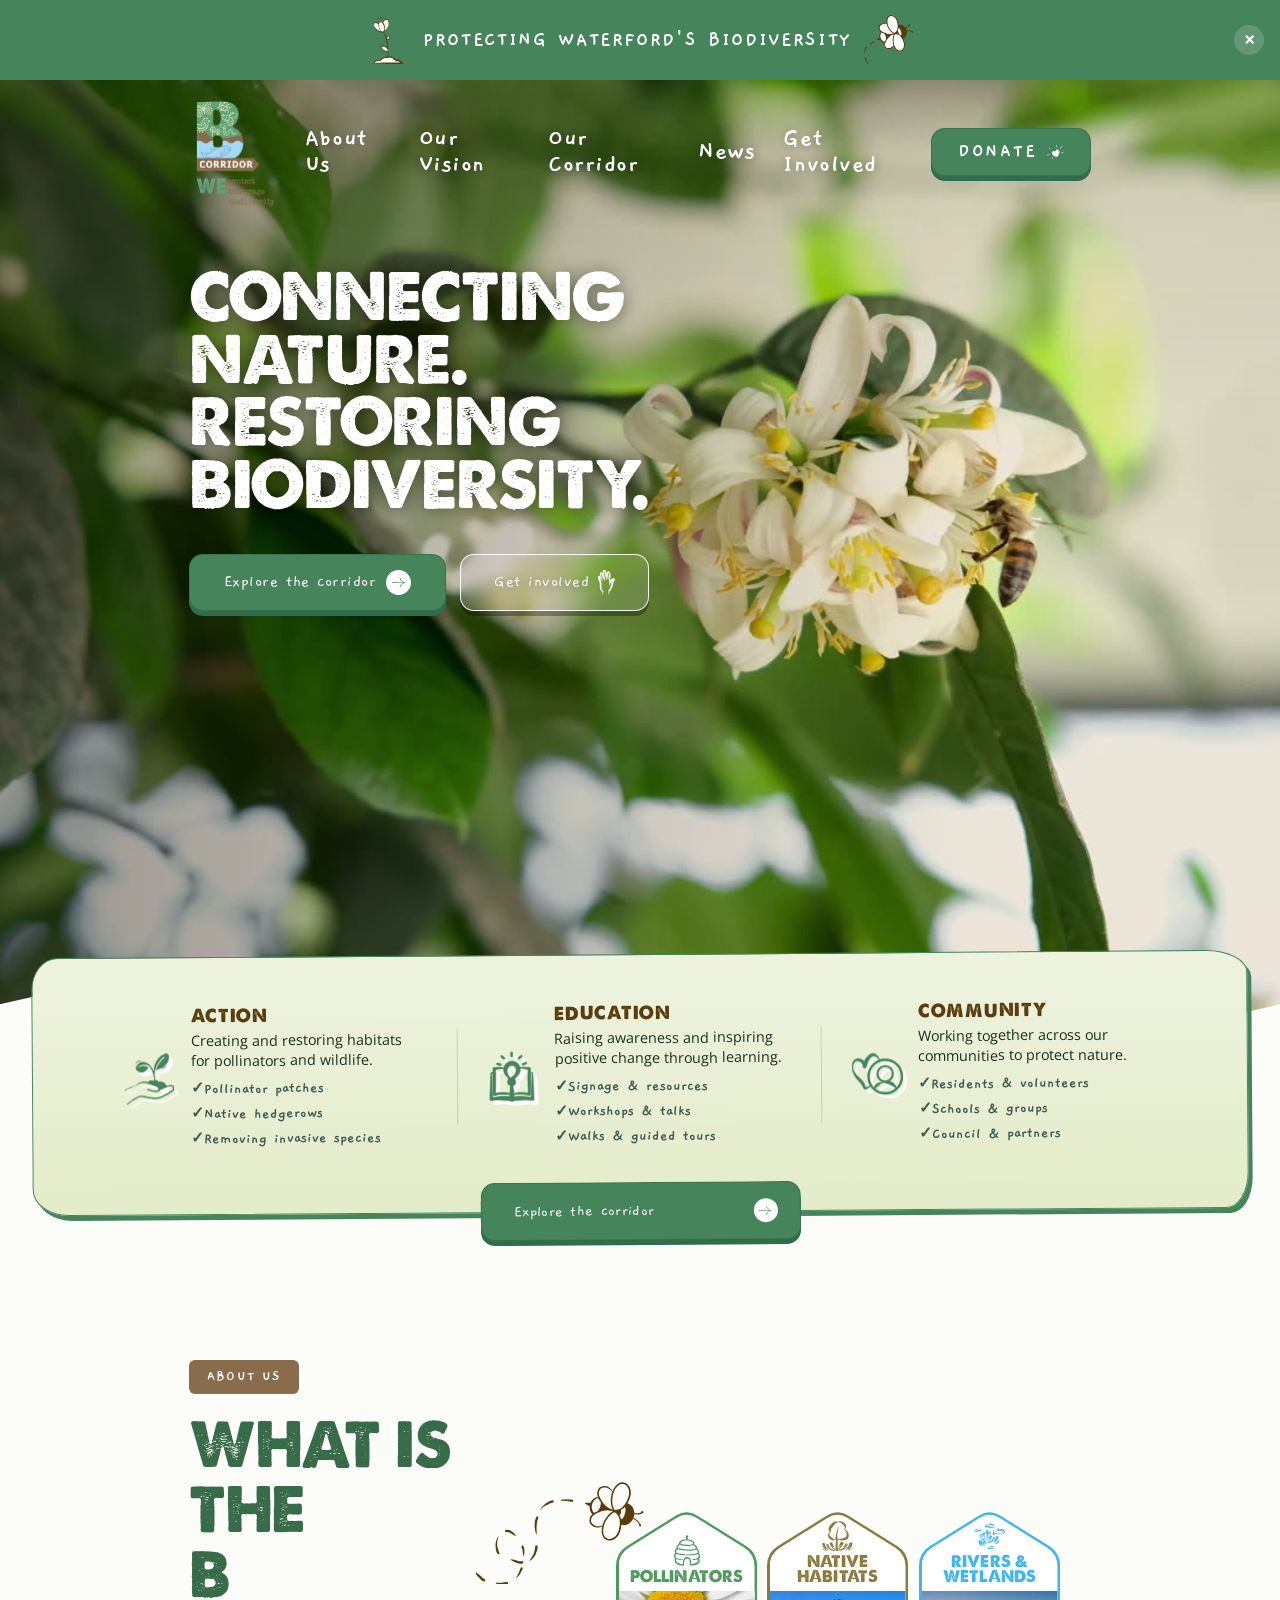
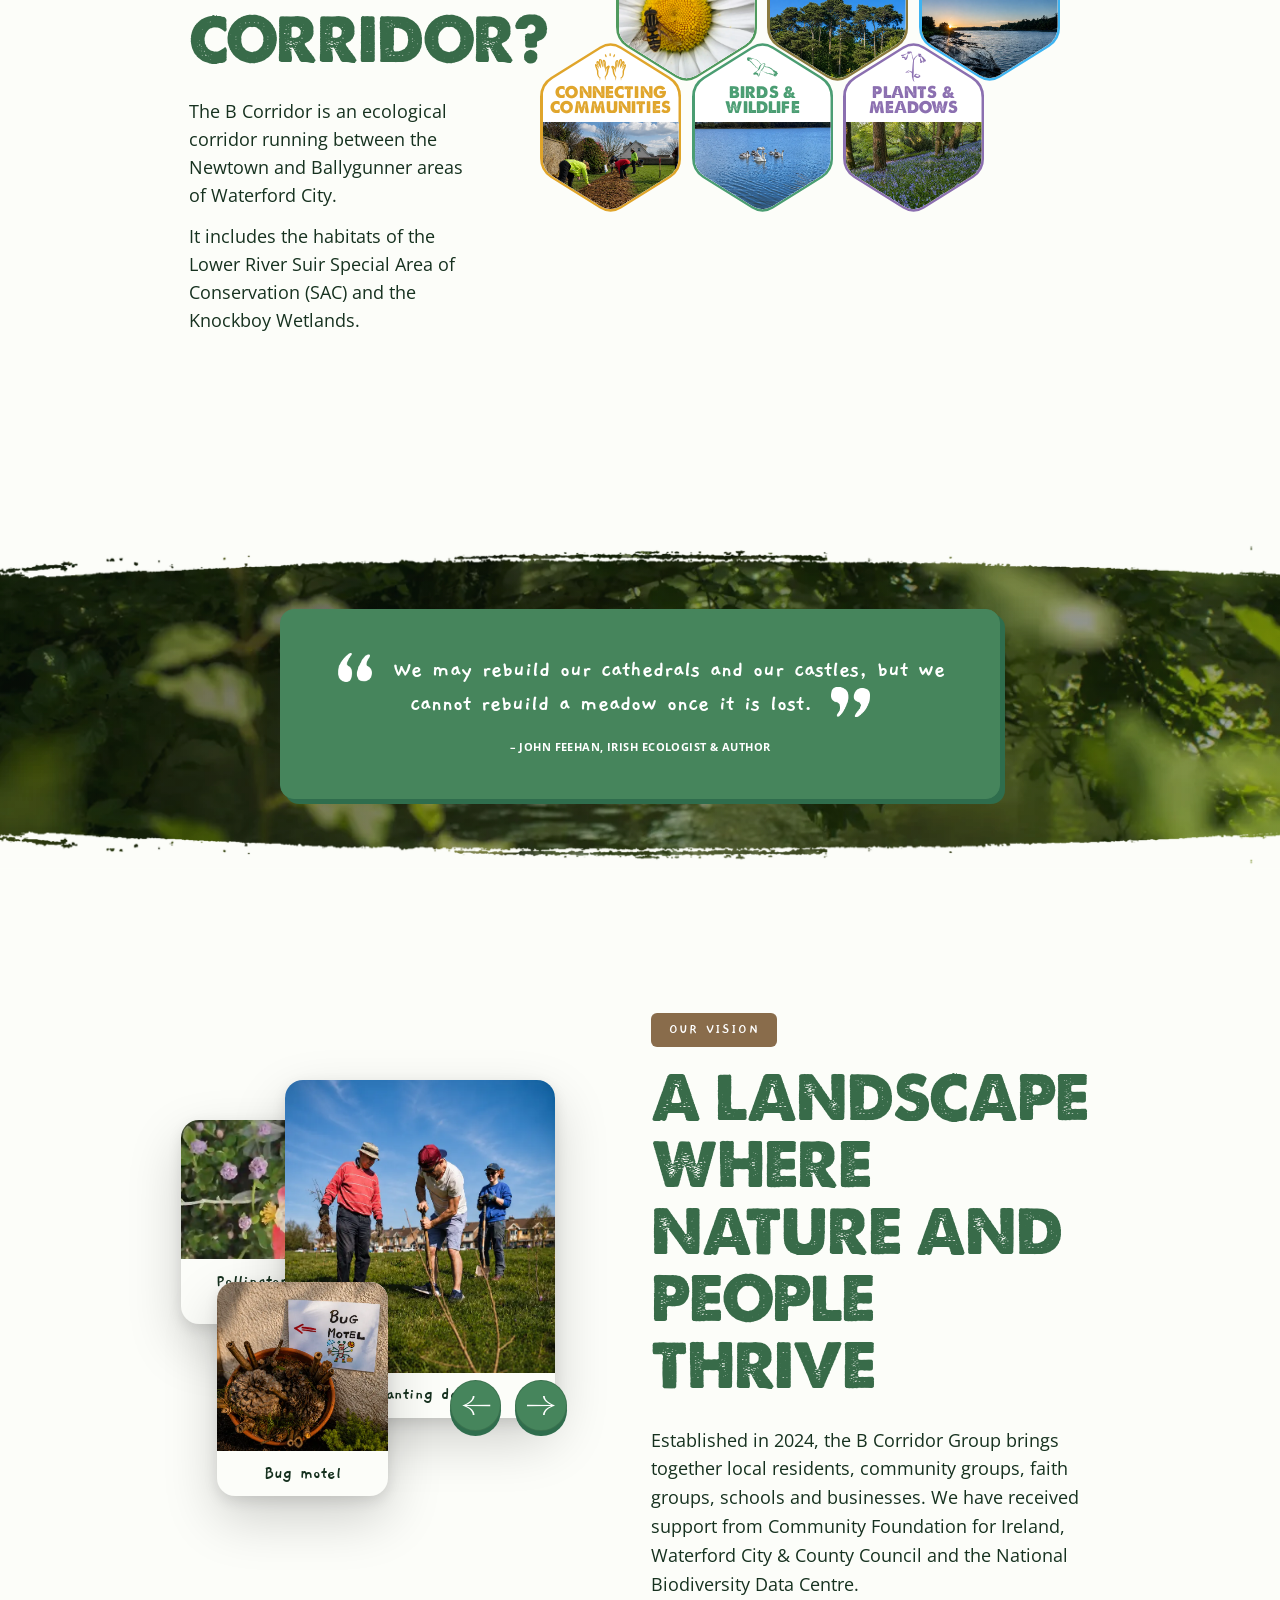
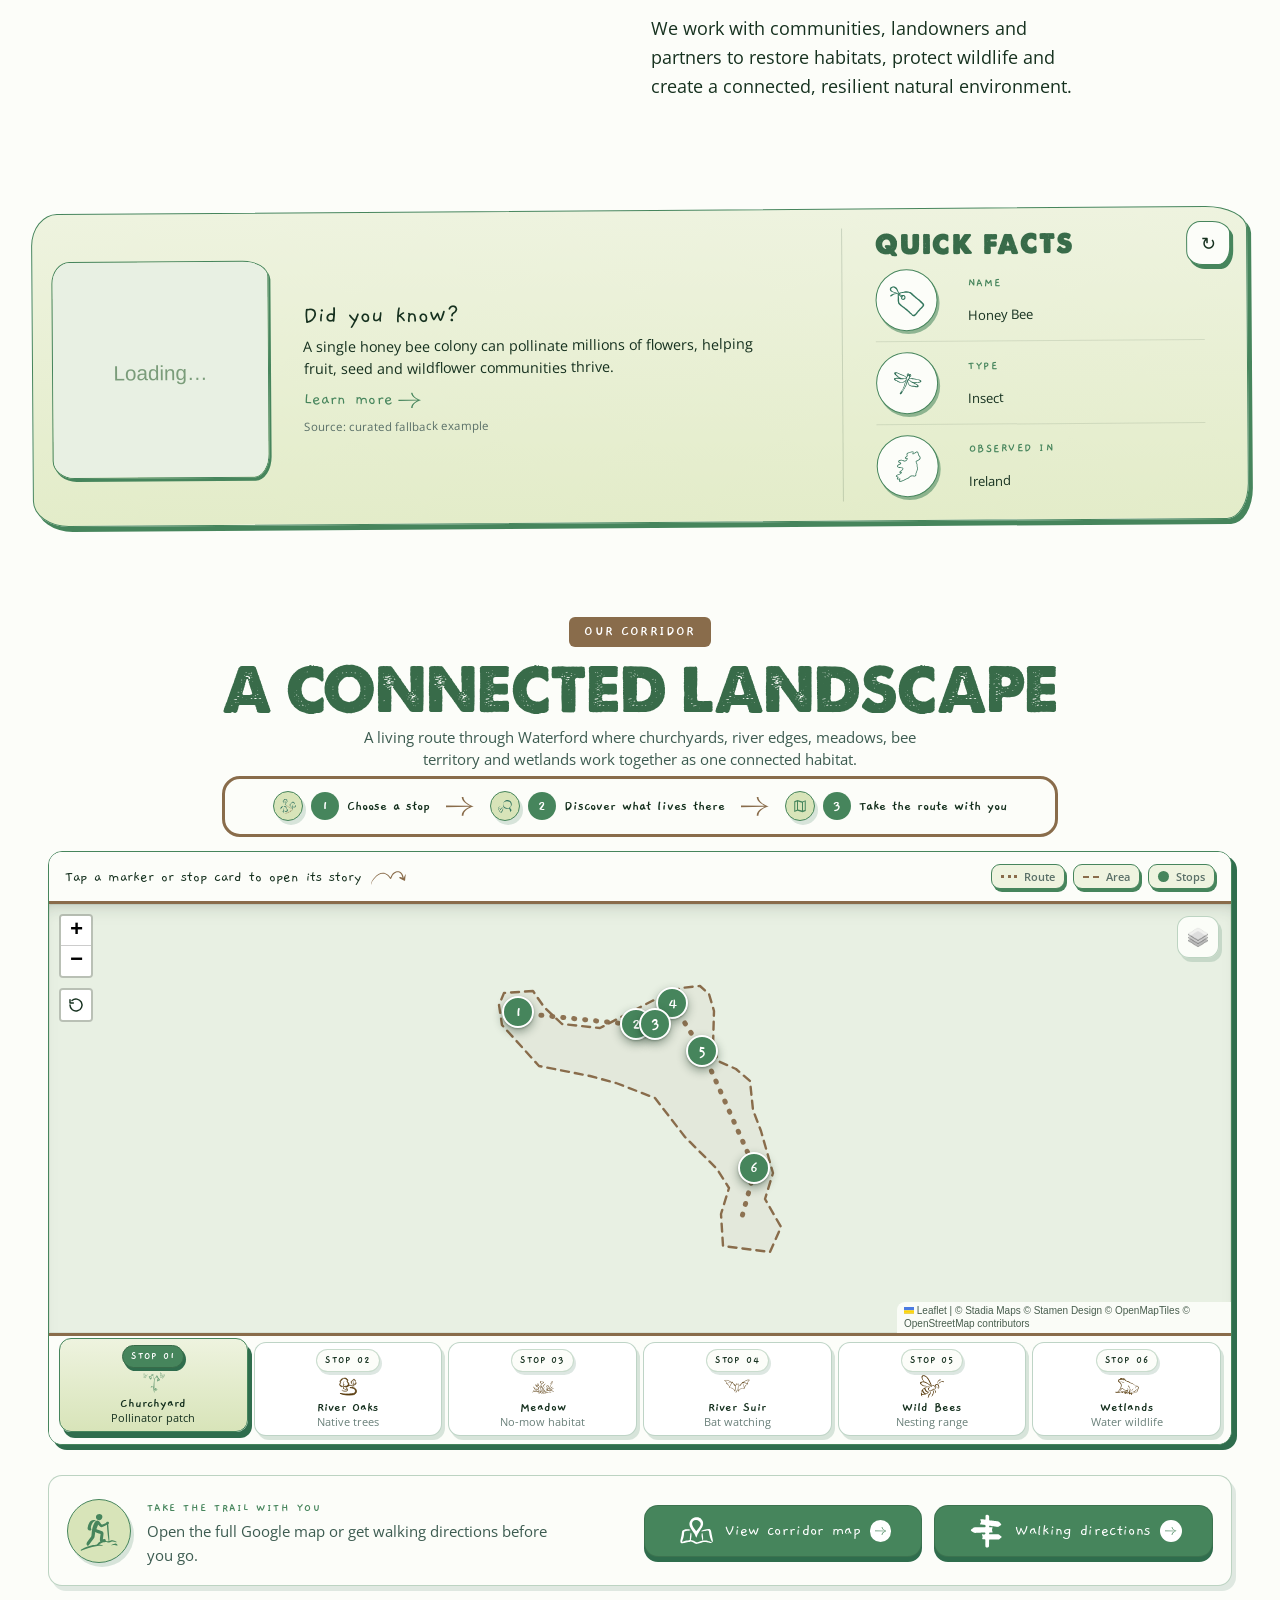
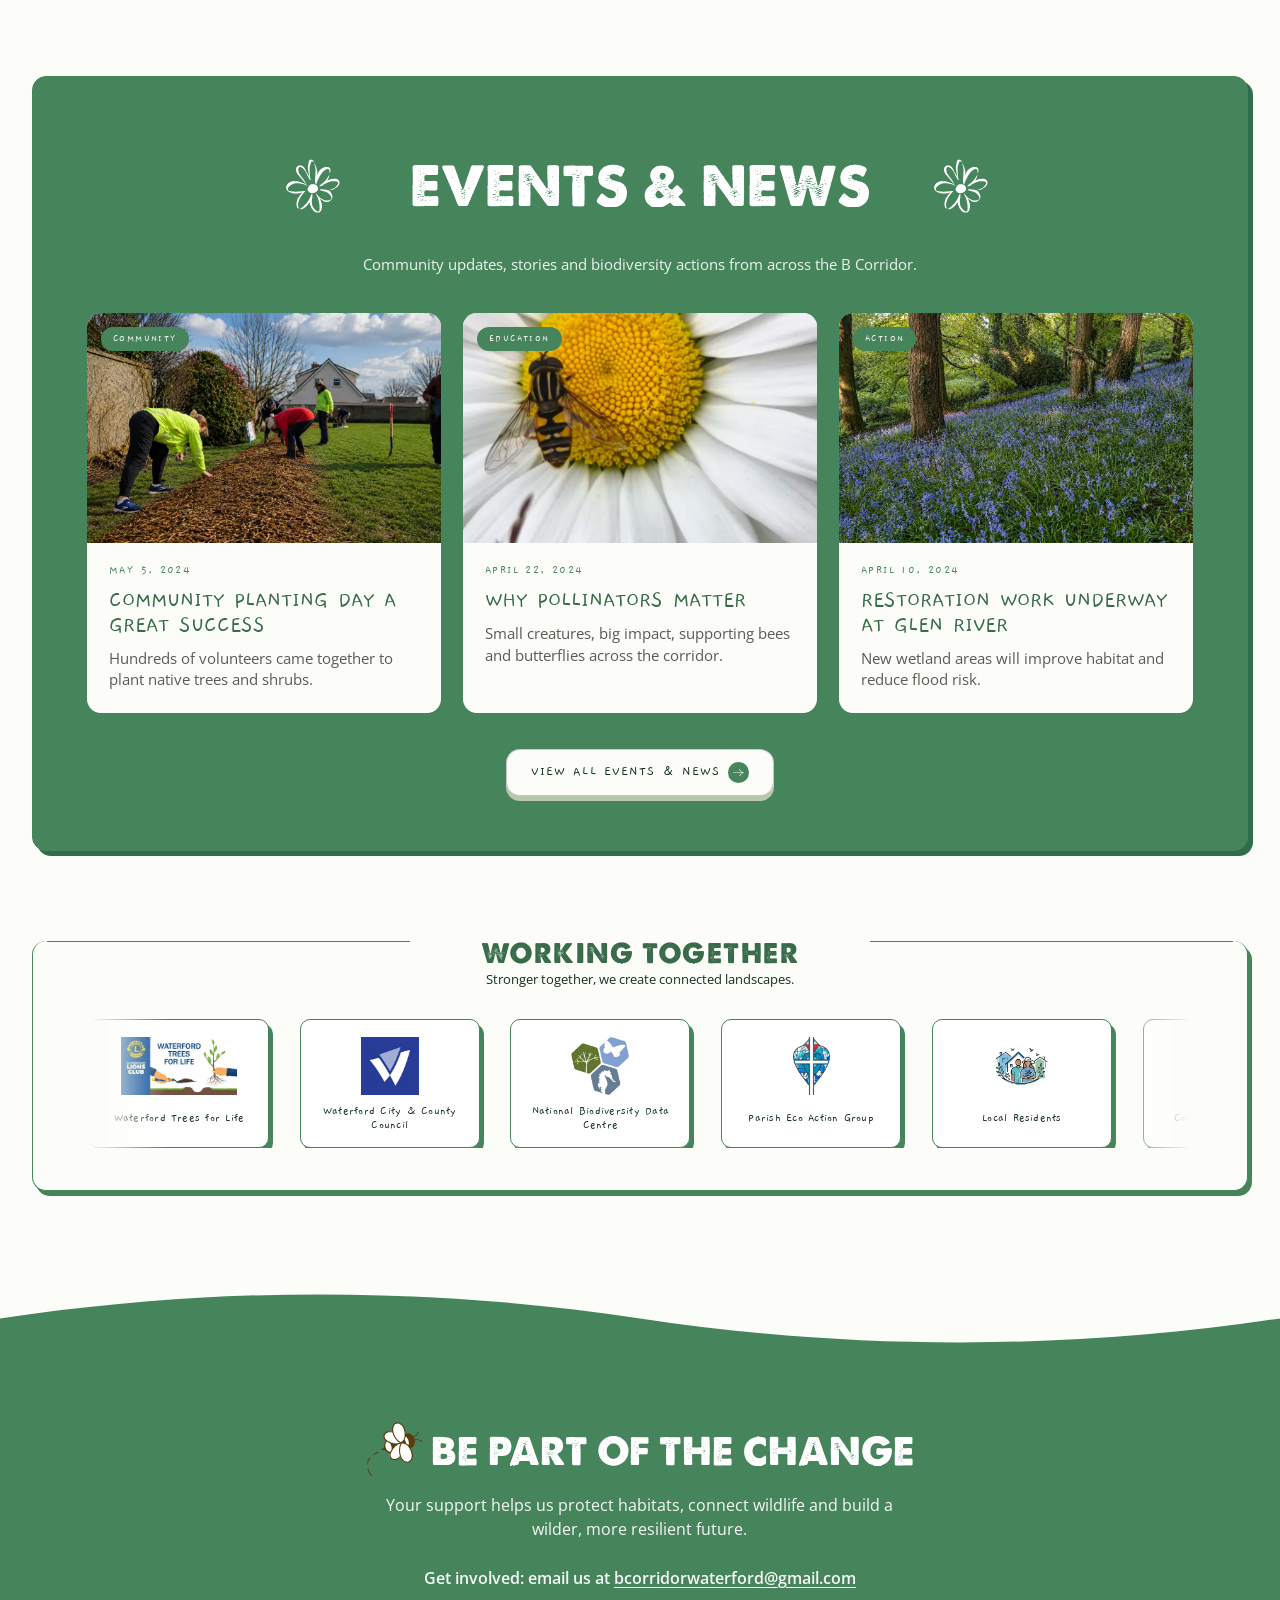
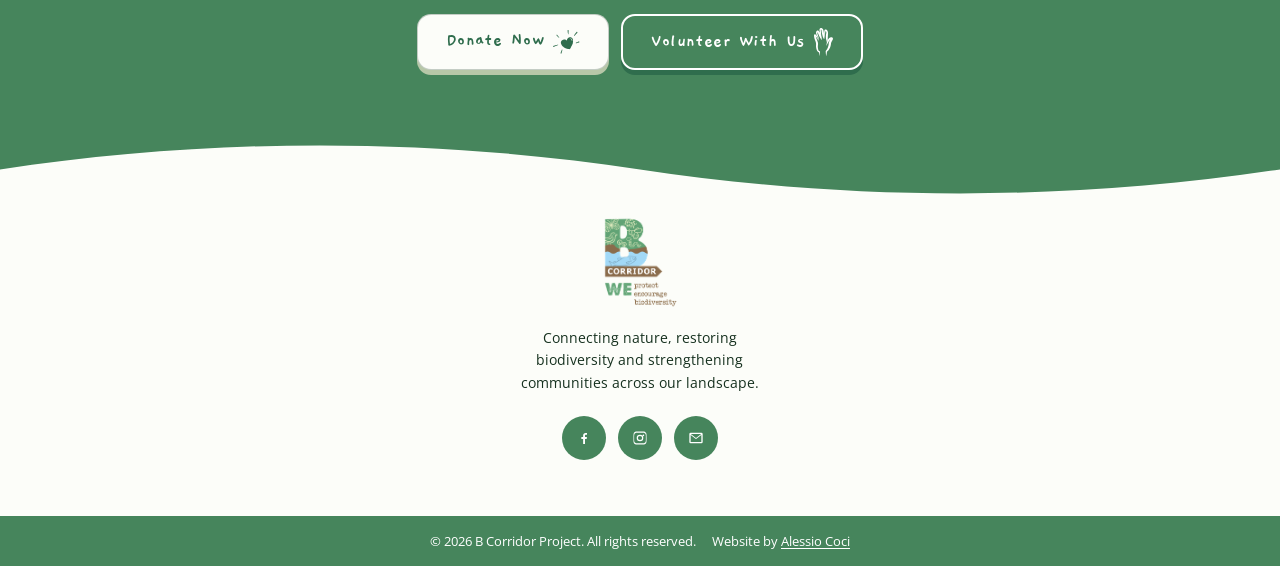
==== commit 10cccbab: "Add coming-soon donation page and point Donate links to it" ====
--- a/index.html
+++ b/index.html
@@ -155,10 +155,10 @@
           <a href="#wildlife">Our Corridor</a>
           <a href="news.html">News</a>
           <a href="#get-involved">Get Involved</a>
-          <a class="nav-donate-link" href="#donate">Donate</a>
+          <a class="nav-donate-link" href="donate.html">Donate</a>
         </nav>
 
-        <a class="btn btn--donate" href="#donate">
+        <a class="btn btn--donate" href="donate.html">
           <span class="donate-label">Donate</span
           ><span class="donate-heart" aria-hidden="true"
             ><svg
@@ -1661,7 +1661,7 @@
               >
             </p>
             <div class="cta-actions">
-              <a class="btn btn--cta-solid" href="#donate"
+              <a class="btn btn--cta-solid" href="donate.html"
                 ><span class="donate-label">Donate Now</span
                 ><span class="donate-heart" aria-hidden="true"
                   ><svg
@@ -1772,7 +1772,12 @@
               </a>
             </li>
             <li>
-              <a href="https://www.instagram.com/waterfordbcorridor/" target="_blank" rel="noopener" aria-label="Instagram">
+              <a
+                href="https://www.instagram.com/waterfordbcorridor/"
+                target="_blank"
+                rel="noopener"
+                aria-label="Instagram"
+              >
                 <svg viewBox="0 0 24 24" aria-hidden="true">
                   <path
                     d="M12 2.2c3.2 0 3.58.01 4.85.07 1.17.05 1.8.25 2.23.41.56.22.96.48 1.38.9.42.42.68.82.9 1.38.16.42.36 1.06.41 2.23.06 1.27.07 1.65.07 4.85s-.01 3.58-.07 4.85c-.05 1.17-.25 1.8-.41 2.23a3.7 3.7 0 0 1-.9 1.38c-.42.42-.82.68-1.38.9-.42.16-1.06.36-2.23.41-1.27.06-1.65.07-4.85.07s-3.58-.01-4.85-.07c-1.17-.05-1.8-.25-2.23-.41a3.7 3.7 0 0 1-1.38-.9 3.7 3.7 0 0 1-.9-1.38c-.16-.42-.36-1.06-.41-2.23C2.21 15.58 2.2 15.2 2.2 12s.01-3.58.07-4.85c.05-1.17.25-1.8.41-2.23.22-.56.48-.96.9-1.38.42-.42.82-.68 1.38-.9.42-.16 1.06-.36 2.23-.41C8.42 2.21 8.8 2.2 12 2.2Zm0 1.8c-3.14 0-3.51.01-4.75.07-.95.04-1.46.2-1.8.34-.45.17-.78.38-1.12.72-.34.34-.55.67-.72 1.12-.14.34-.3.85-.34 1.8C3.21 9.29 3.2 9.66 3.2 12s.01 2.71.07 3.95c.04.95.2 1.46.34 1.8.17.45.38.78.72 1.12.34.34.67.55 1.12.72.34.14.85.3 1.8.34 1.24.06 1.61.07 4.75.07s3.51-.01 4.75-.07c.95-.04 1.46-.2 1.8-.34.45-.17.78-.38 1.12-.72.34-.34.55-.67.72-1.12.14-.34.3-.85.34-1.8.06-1.24.07-1.61.07-3.95s-.01-2.71-.07-3.95c-.04-.95-.2-1.46-.34-1.8a3 3 0 0 0-.72-1.12 3 3 0 0 0-1.12-.72c-.34-.14-.85-.3-1.8-.34C15.51 4.01 15.14 4 12 4Zm0 3.05a4.95 4.95 0 1 1 0 9.9 4.95 4.95 0 0 1 0-9.9Zm0 1.8a3.15 3.15 0 1 0 0 6.3 3.15 3.15 0 0 0 0-6.3Zm5.16-1.92a1.16 1.16 0 1 1 0 2.32 1.16 1.16 0 0 1 0-2.32Z"
--- a/styles.css
+++ b/styles.css
@@ -617,7 +617,7 @@
  
 .site-hero h1 {
   color: var(--white);
-  font-size: clamp(2.6rem, 9vw, 3.8rem);
+  font-size: clamp(2.35rem, 8.2vw, 3.5rem);
   line-height: 0.98;
   letter-spacing: -0.02em;
   text-shadow: 0 2px 18px rgba(0, 0, 0, 0.45);
@@ -696,7 +696,7 @@
   .hero-actions { margin-top: clamp(150px, 28vw, 220px); justify-content: center; }
 }
 @media (max-width: 560px) {
-  .hero-inner { padding-top: 168px; padding-bottom: 140px; }
+  .hero-inner { padding-top: 190px; padding-bottom: 140px; }
   .hero-wave { height: 76px; }
   .hero-actions { margin-top: clamp(220px, 44vw, 320px); justify-content: center; }
 }
@@ -2658,9 +2658,9 @@
    ============================================================ */
 @media (max-width: 900px) {
   .navbar { position: relative; padding: 10px 22px; }
-  .brand-logo--full { height: 68px; }
+  .brand-logo--full { height: 82px; }
   .site-header.is-scrolled .brand-logo--full,
-  .site-header.menu-is-open .brand-logo--full { height: 54px; }
+  .site-header.menu-is-open .brand-logo--full { height: 62px; }
  
   .nav-links {
     position: absolute;
@@ -2713,10 +2713,18 @@
   body.menu-open { overflow: hidden; }
  
   .announce { font-size: 0.82rem; line-height: 1.25; }
+  .announce-content > span { font-size: 1rem; }
   .announce-content { gap: 8px; }
   .announce-close { display: none; }   /* no dismiss button on mobile */
 }
- 
+
+/* Tablet / iPad — larger logo than phones */
+@media (min-width: 561px) and (max-width: 900px) {
+  .brand-logo--full { height: 94px; }
+  .site-header.is-scrolled .brand-logo--full,
+  .site-header.menu-is-open .brand-logo--full { height: 70px; }
+}
+
 /* ============================================================
    DESKTOP GUTTER — wide side margins on large screens
    ============================================================ */
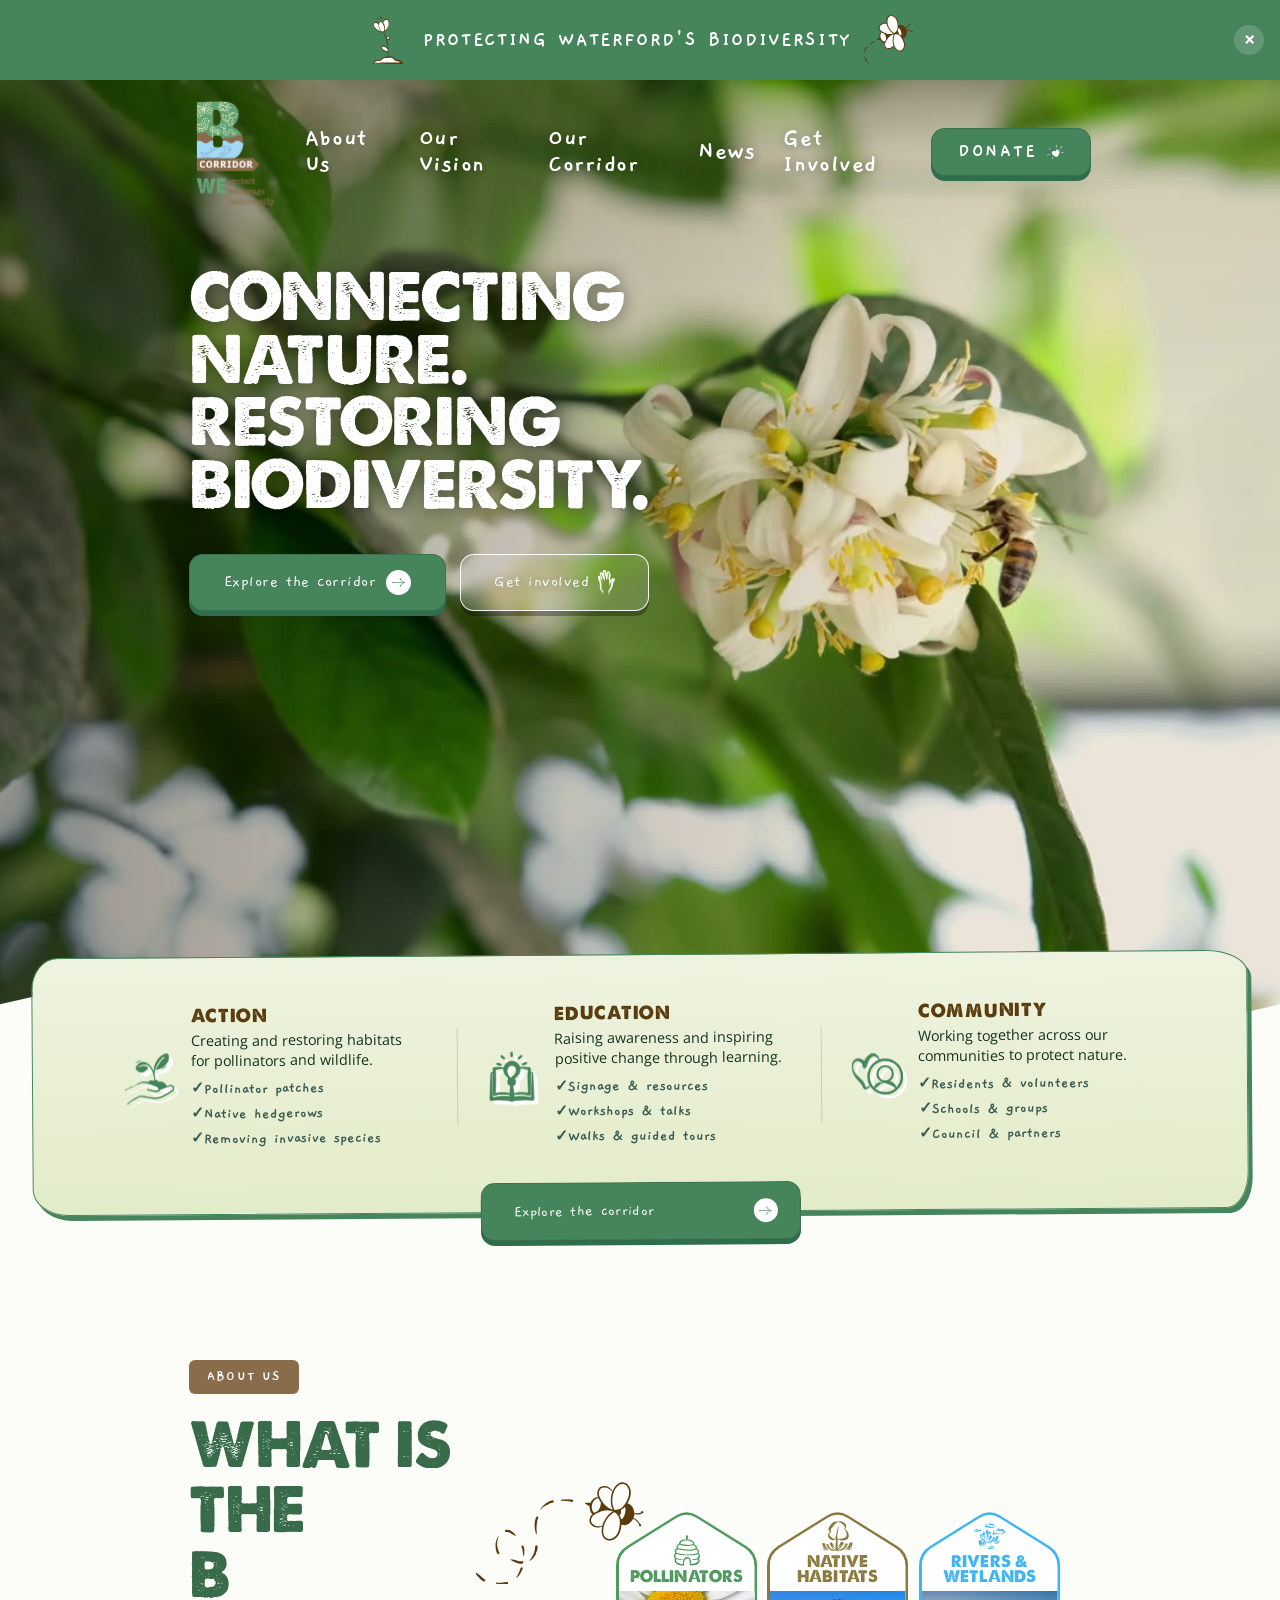
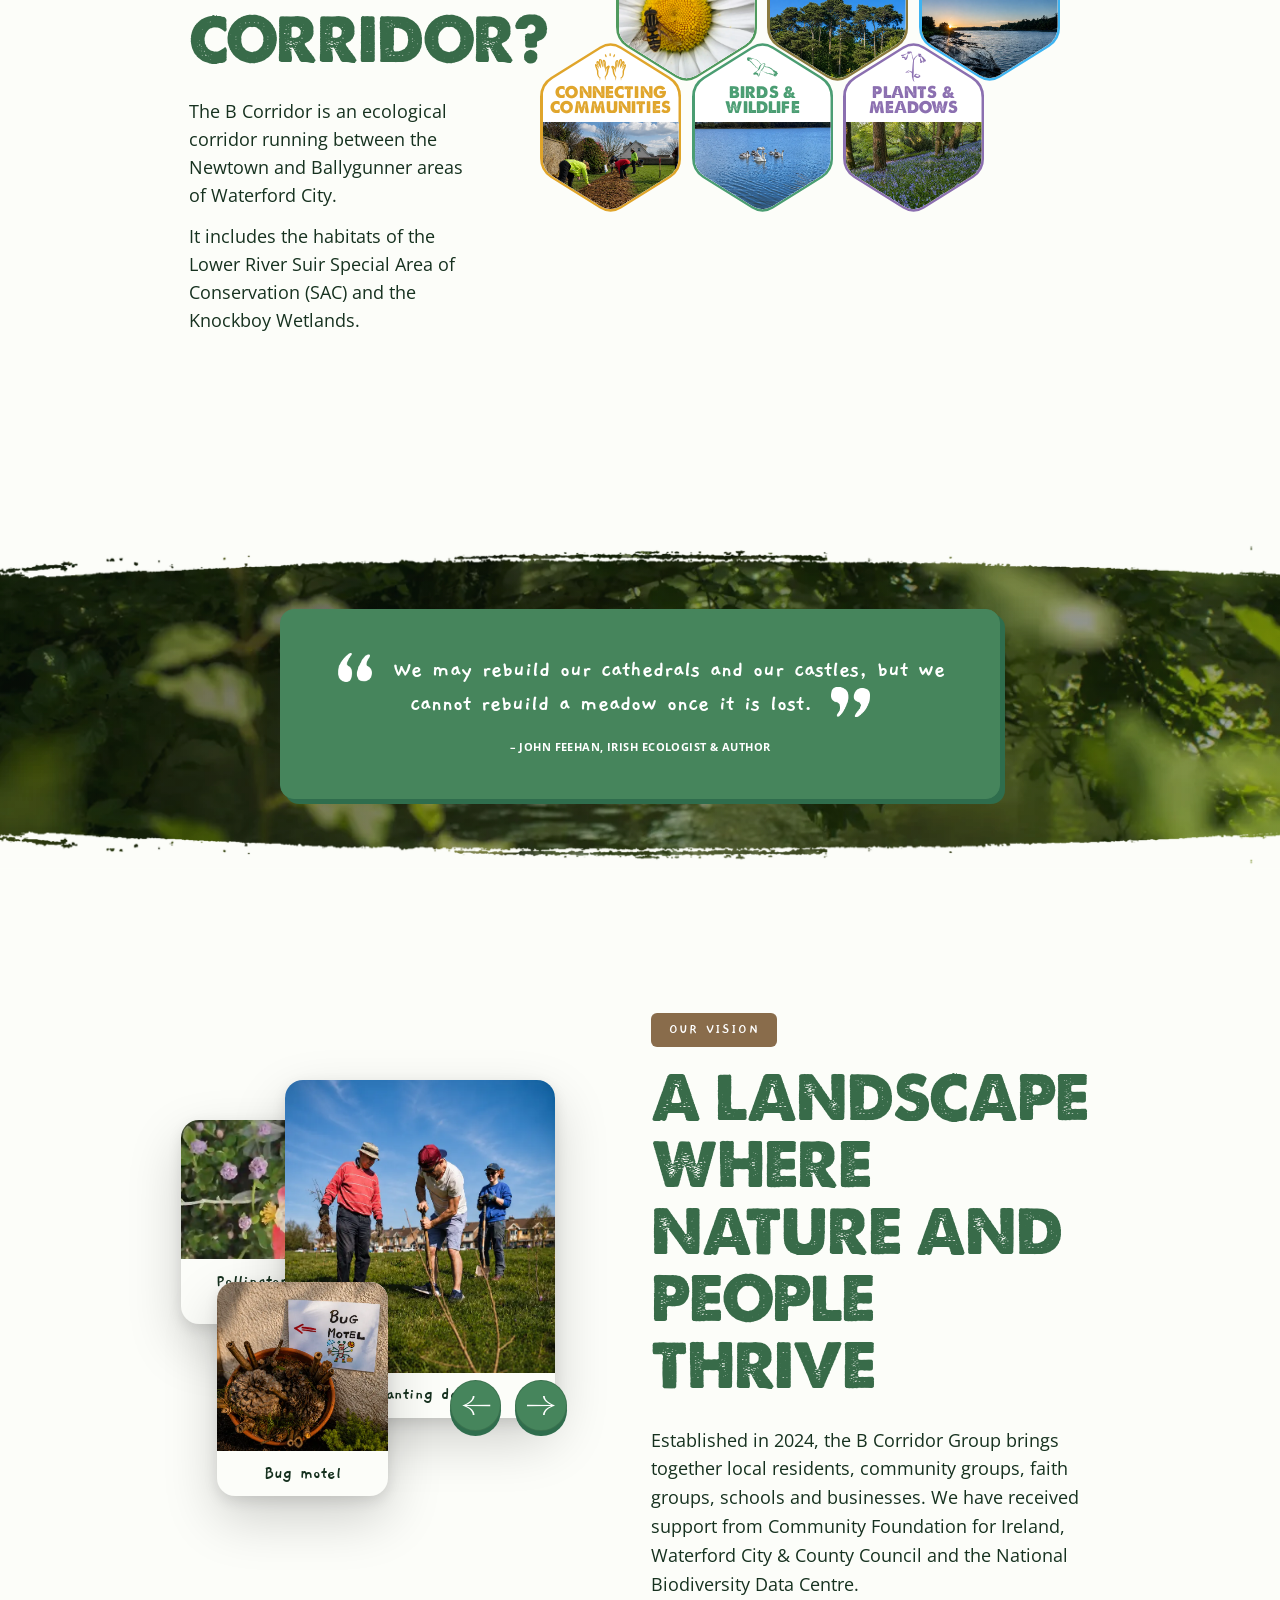
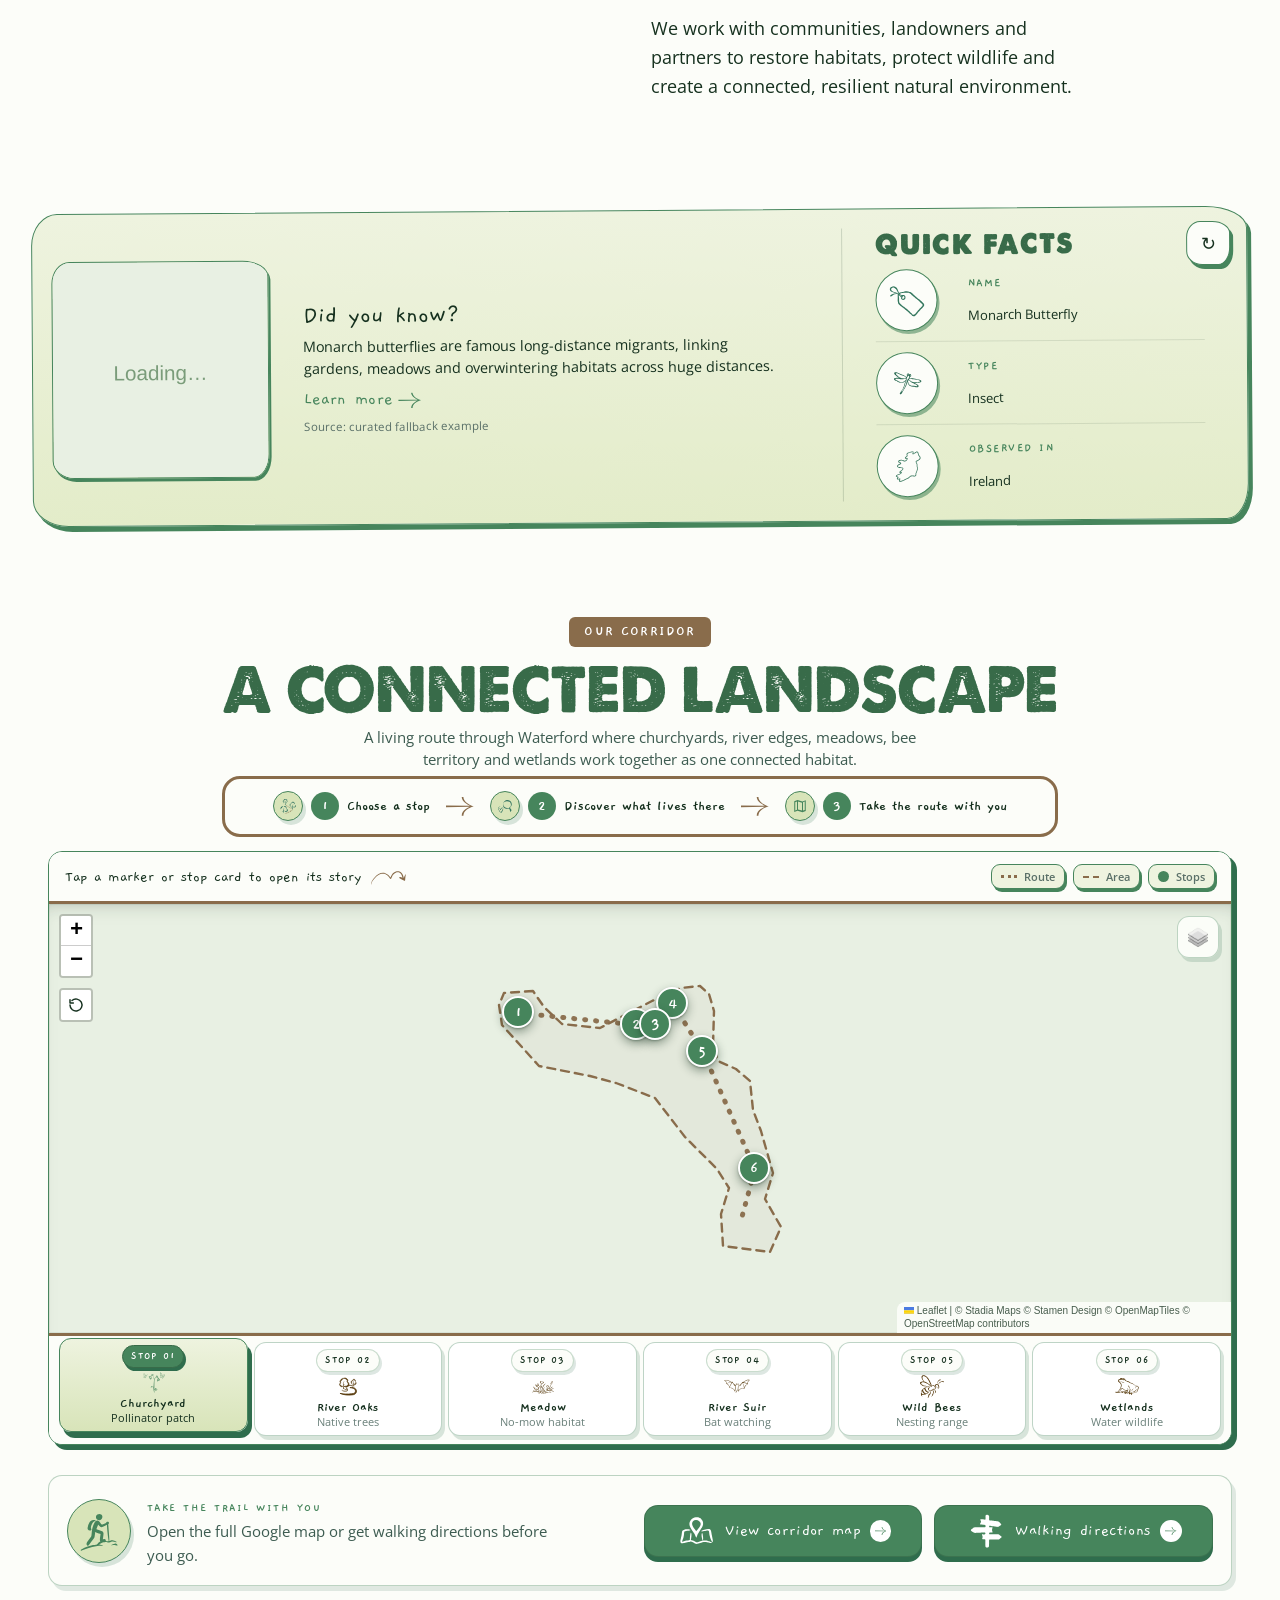
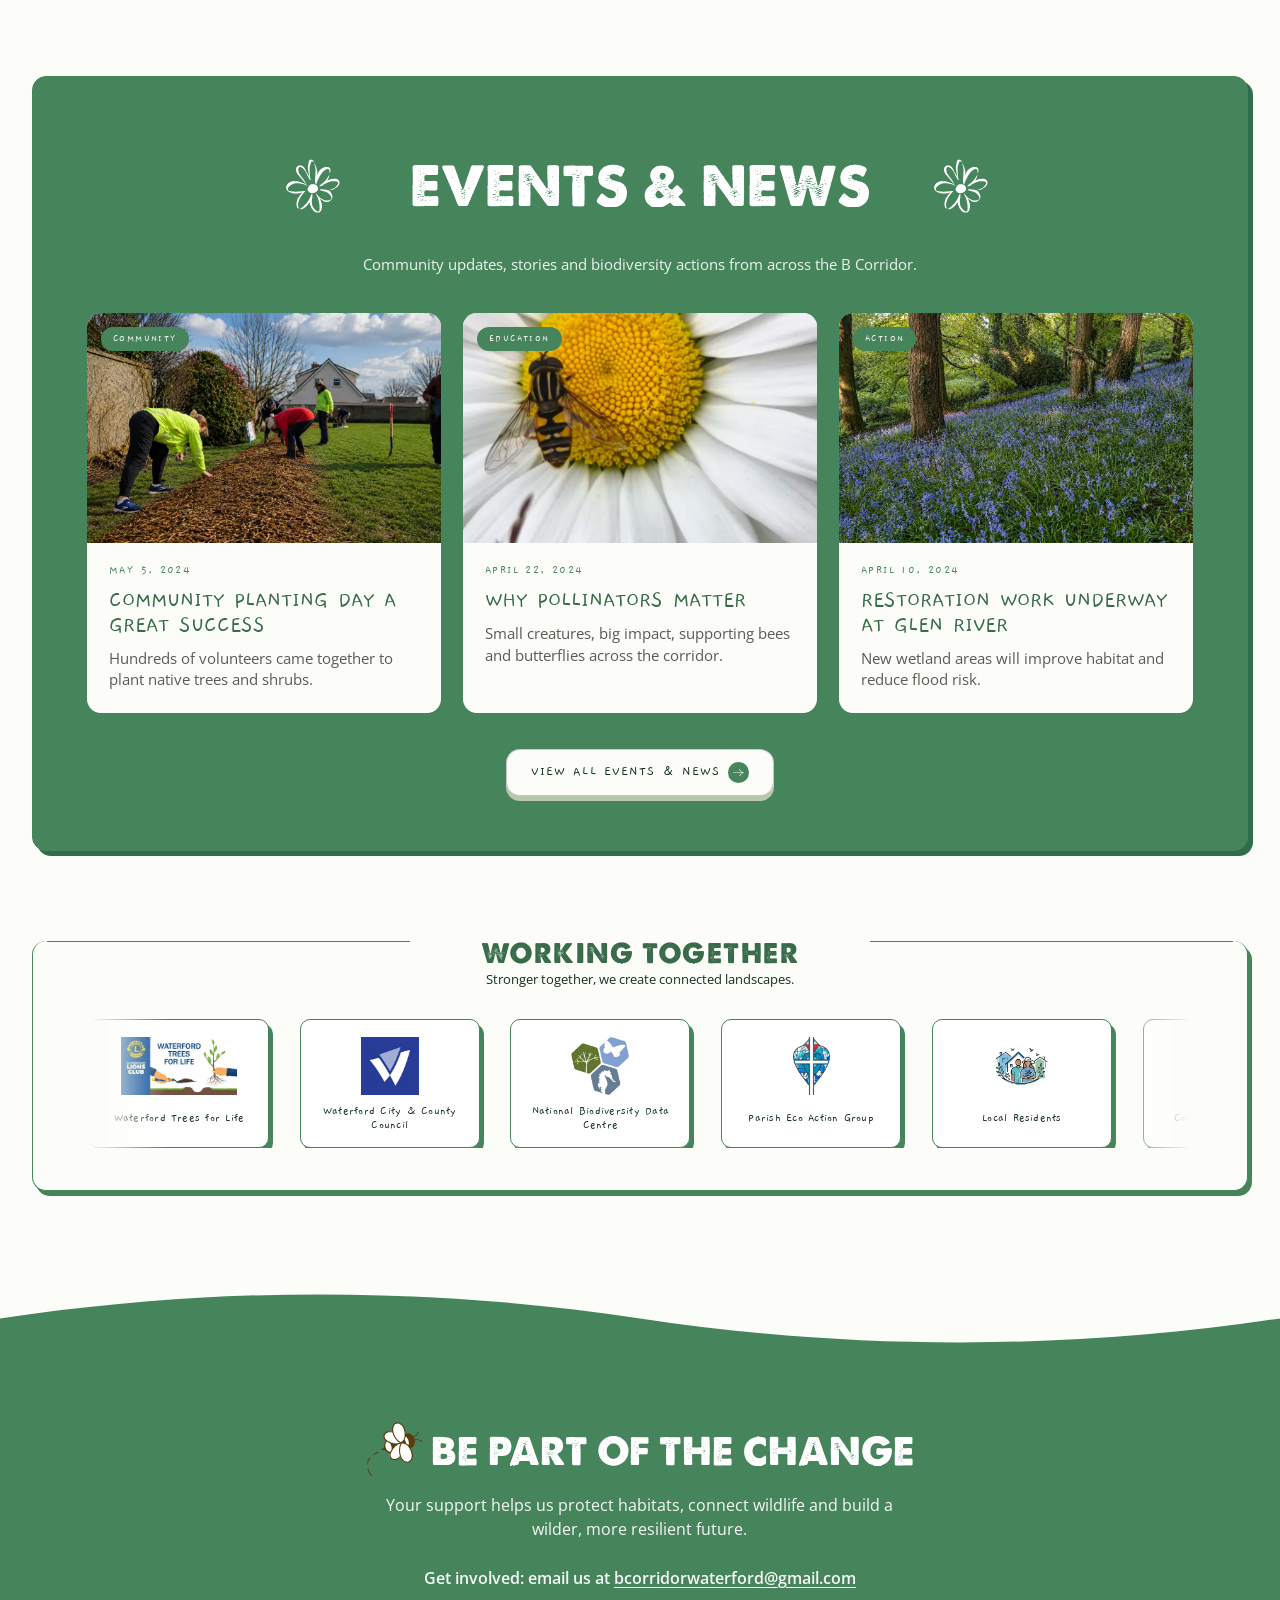
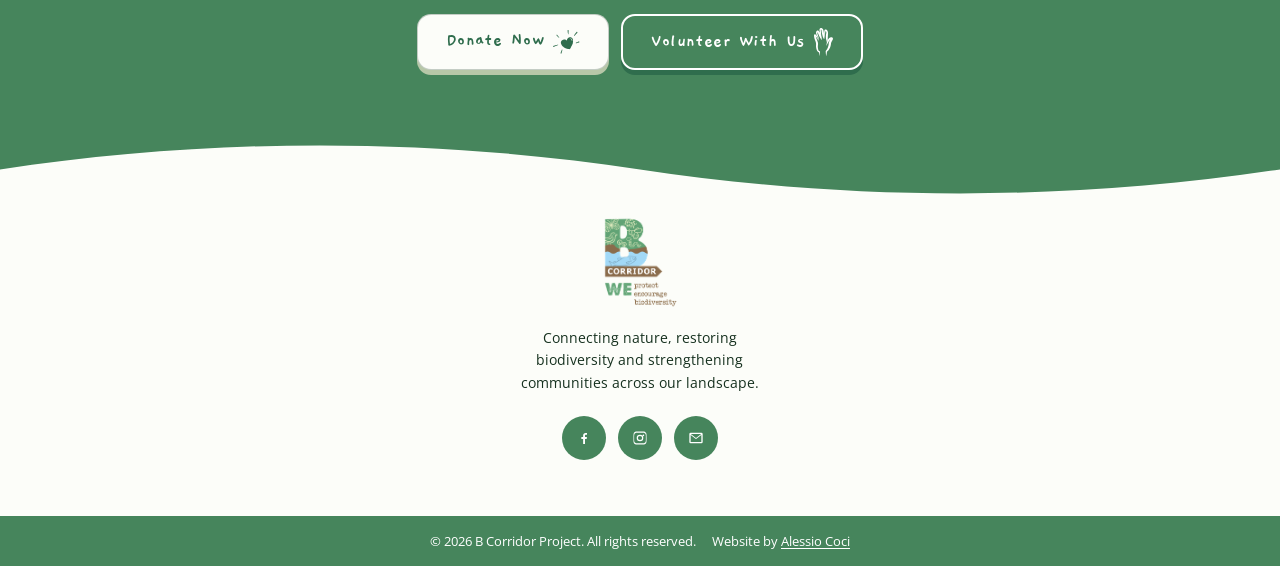
==== commit c8ac2480: "Point site credit link to acoci.dev" ====
--- a/index.html
+++ b/index.html
@@ -1803,7 +1803,7 @@
           <p>&copy; 2026 B Corridor Project. All rights reserved.</p>
           <p class="footer-credit">
             Website by
-            <a href="https://github.com/ACoci86" target="_blank" rel="noopener"
+            <a href="https://acoci.dev/" target="_blank" rel="noopener"
               >Alessio Coci</a
             >
           </p>
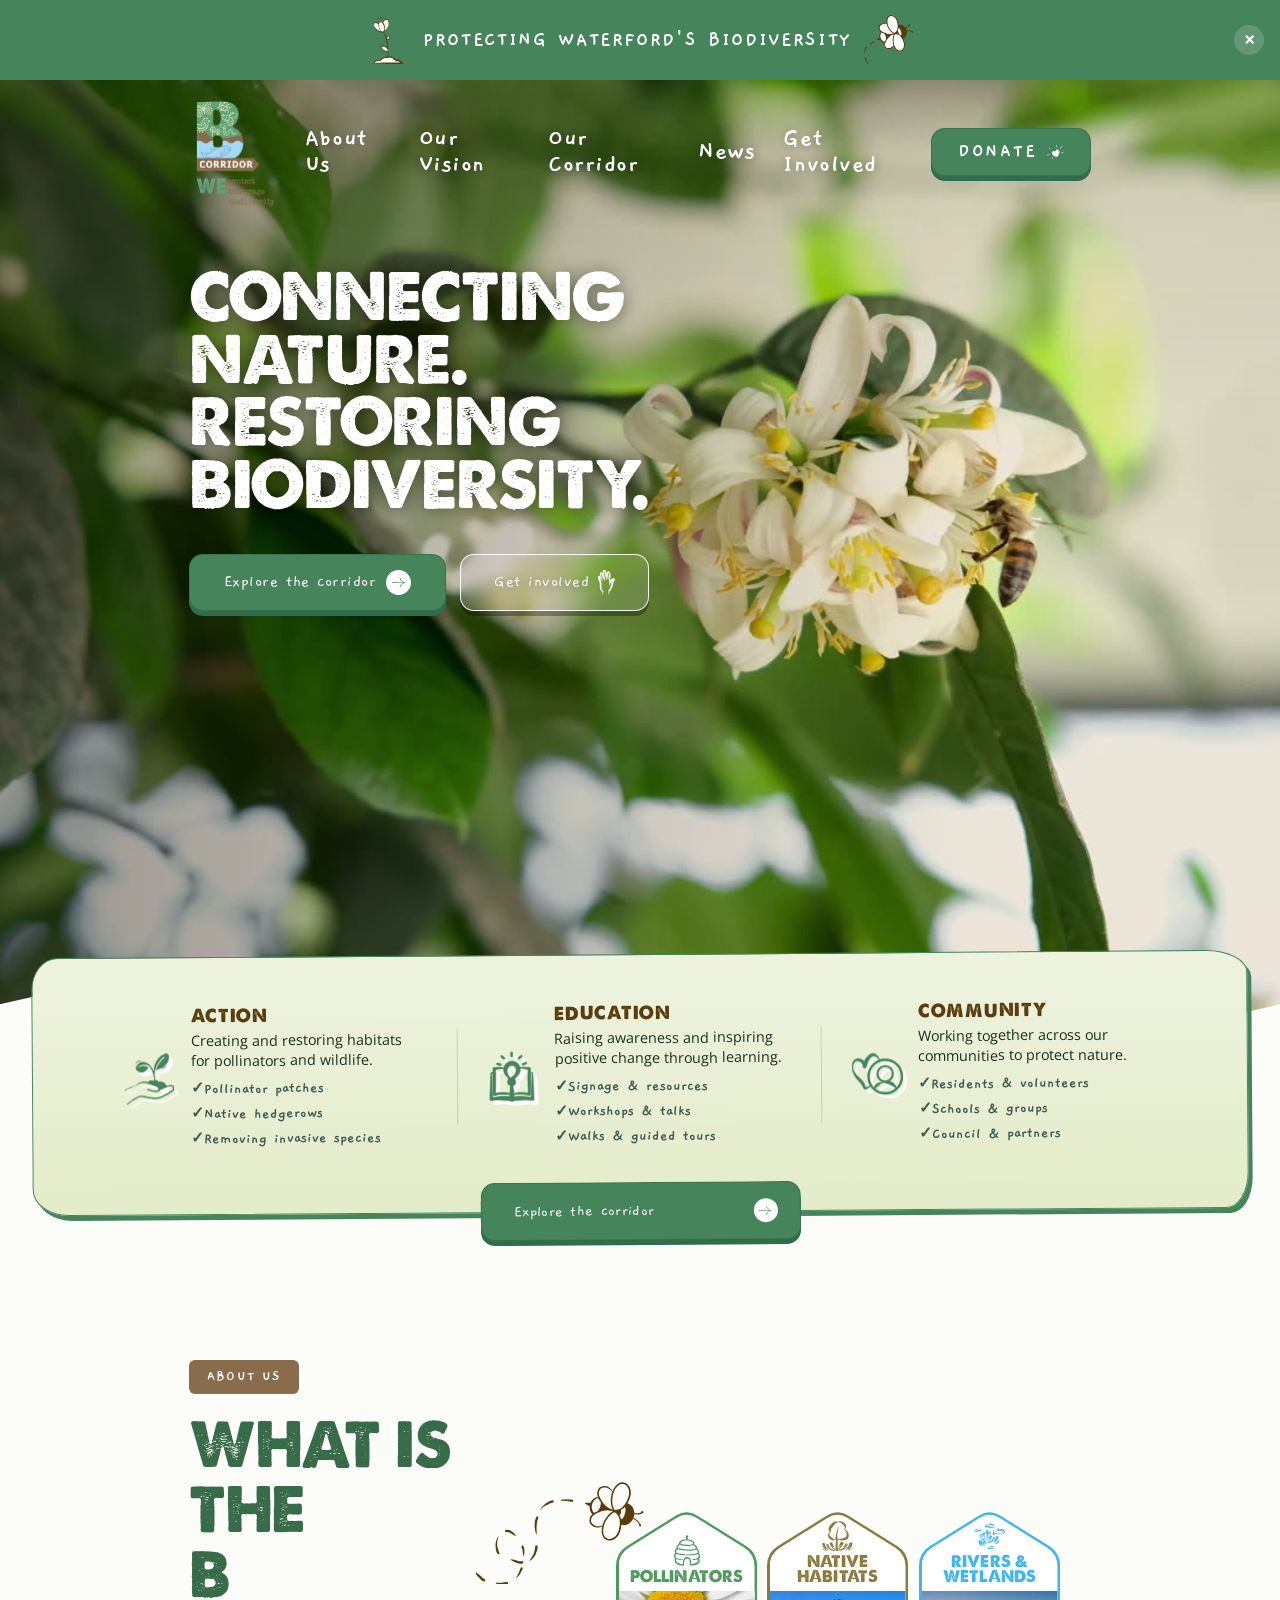
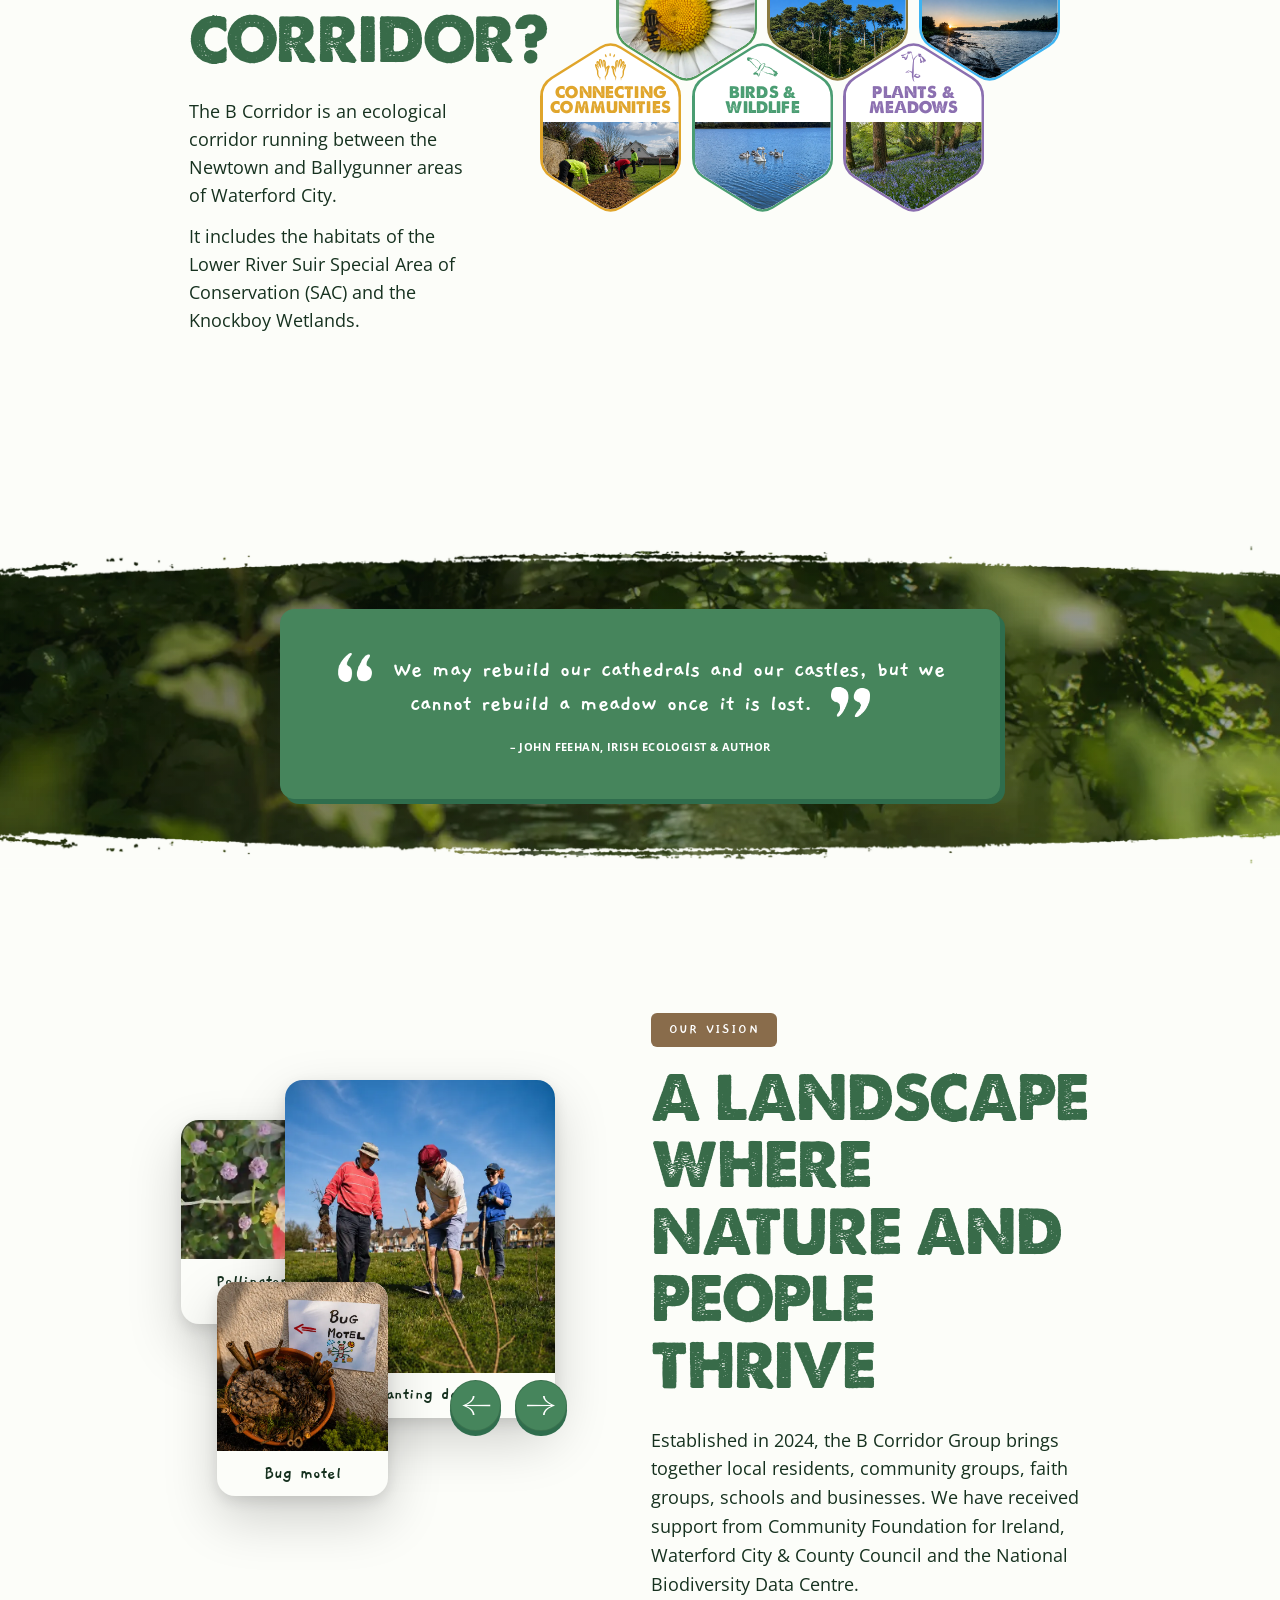
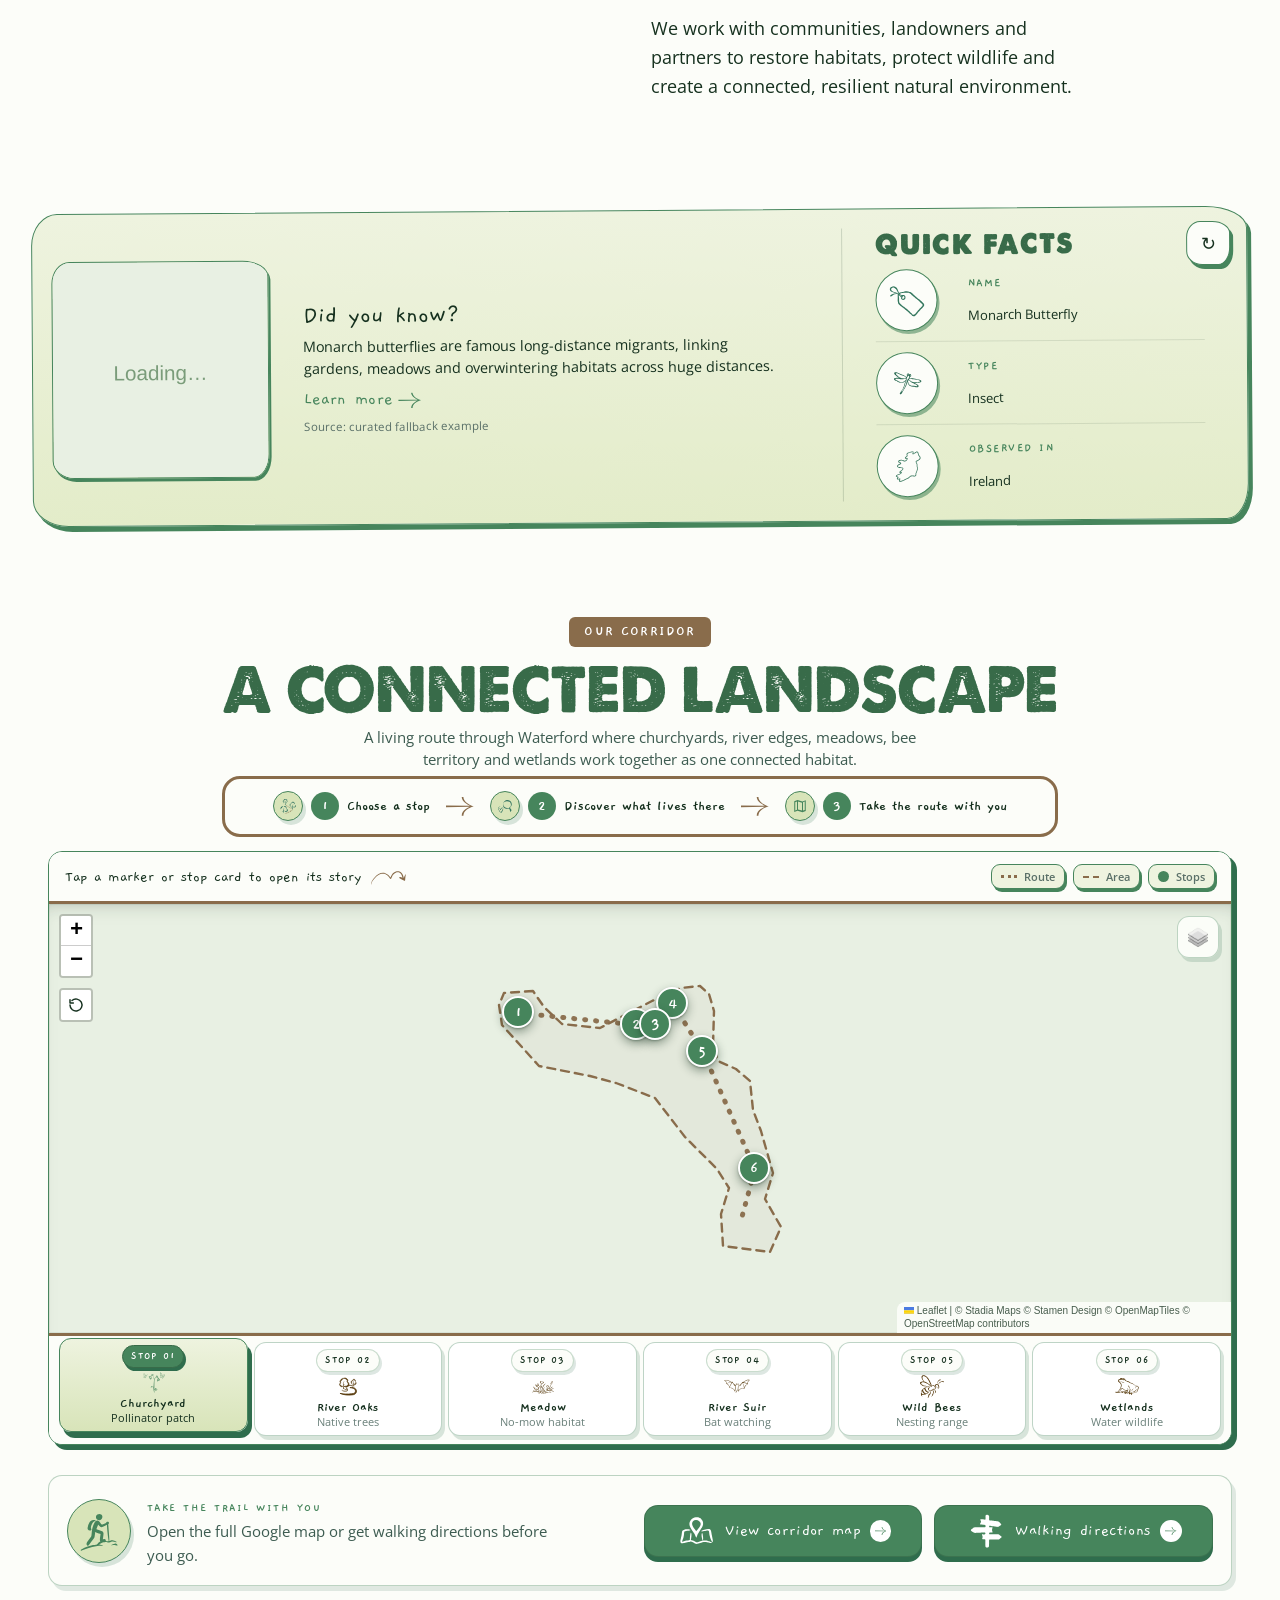
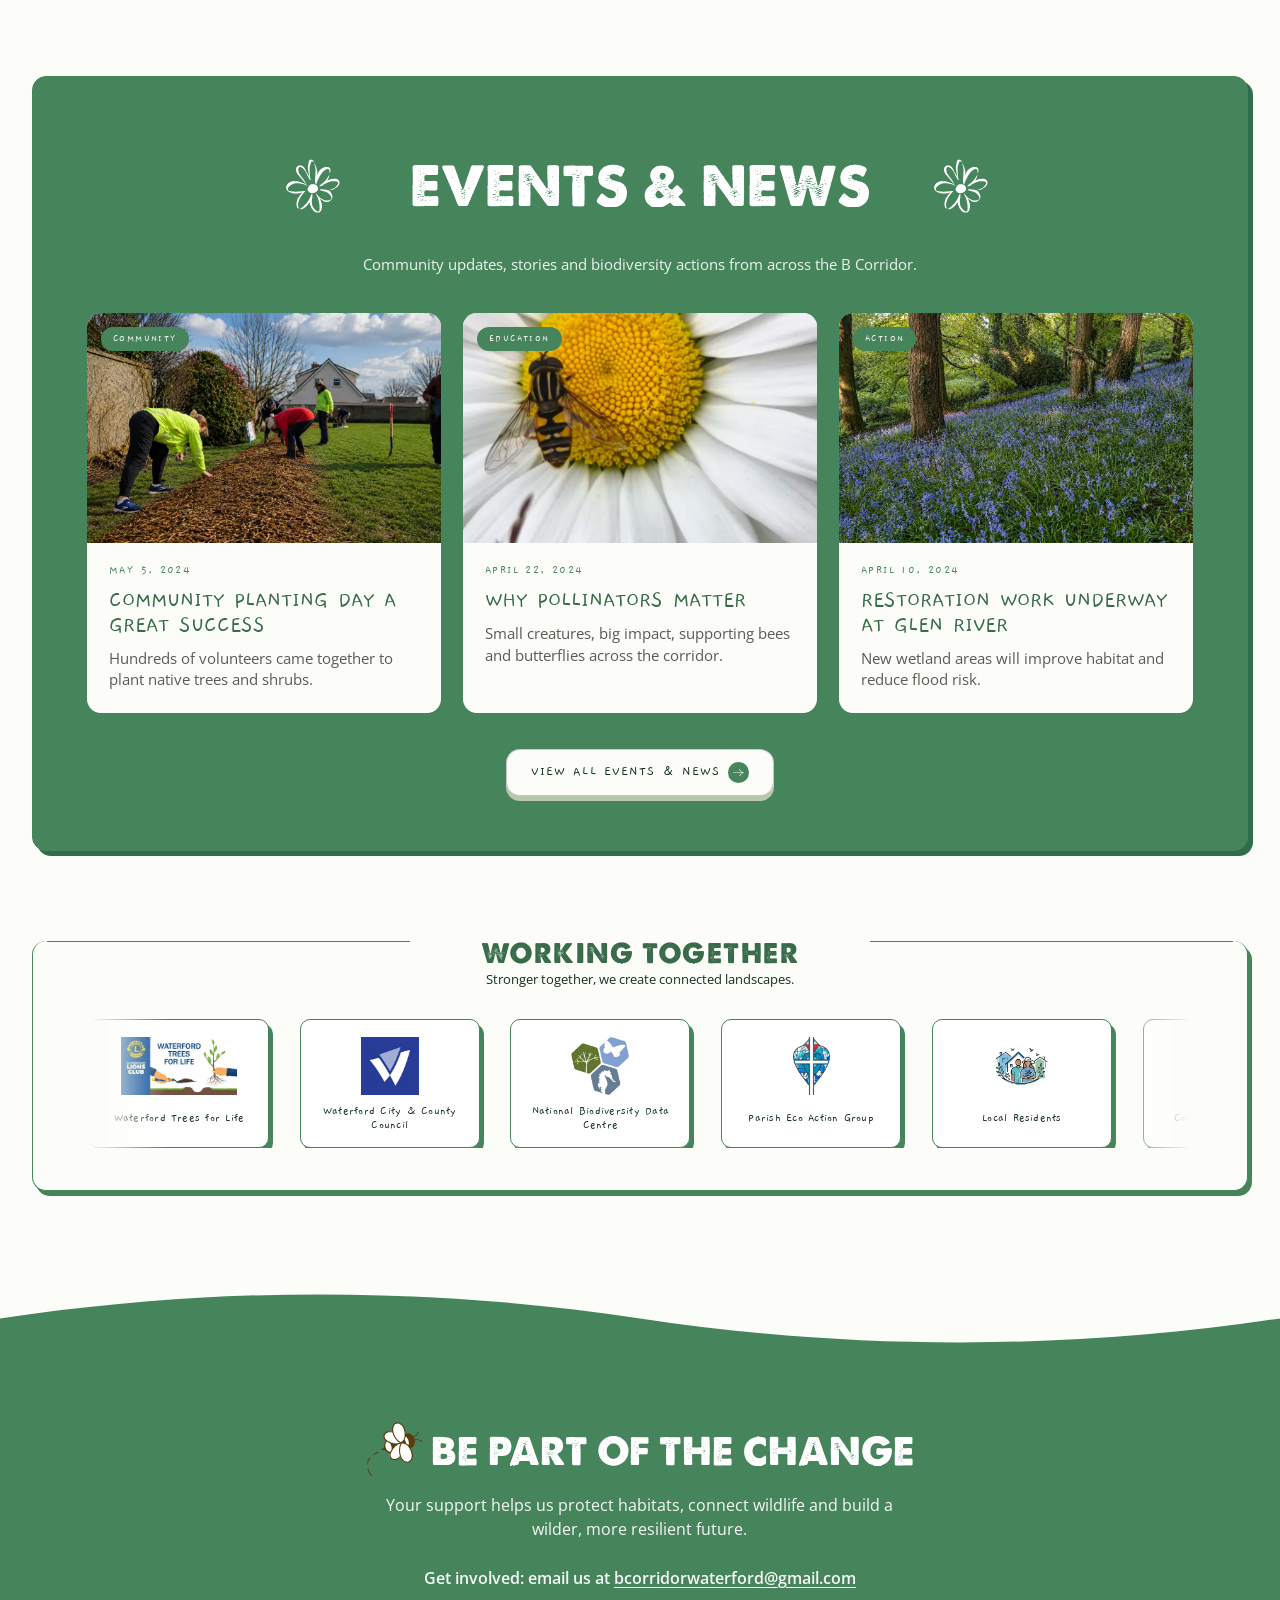
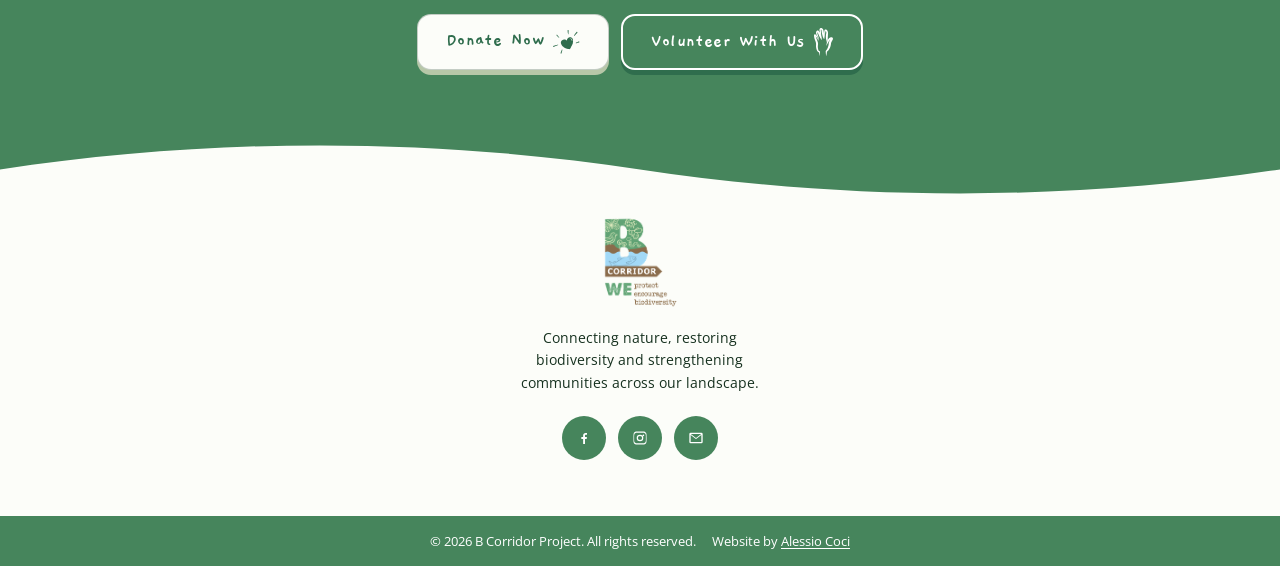
==== commit e34f4a36: "Point Donate buttons to iDonate and turn coming-soon page into 404 Co-Authored-By: Claude Opus 5.5 <" ====
--- a/index.html
+++ b/index.html
@@ -155,10 +155,10 @@
           <a href="#wildlife">Our Corridor</a>
           <a href="news.html">News</a>
           <a href="#get-involved">Get Involved</a>
-          <a class="nav-donate-link" href="donate.html">Donate</a>
+          <a class="nav-donate-link" href="https://www.idonate.ie/donate/cause/bcorridorwaterford">Donate</a>
         </nav>
 
-        <a class="btn btn--donate" href="donate.html">
+        <a class="btn btn--donate" href="https://www.idonate.ie/donate/cause/bcorridorwaterford">
           <span class="donate-label">Donate</span
           ><span class="donate-heart" aria-hidden="true"
             ><svg
@@ -1661,7 +1661,7 @@
               >
             </p>
             <div class="cta-actions">
-              <a class="btn btn--cta-solid" href="donate.html"
+              <a class="btn btn--cta-solid" href="https://www.idonate.ie/donate/cause/bcorridorwaterford"
                 ><span class="donate-label">Donate Now</span
                 ><span class="donate-heart" aria-hidden="true"
                   ><svg
